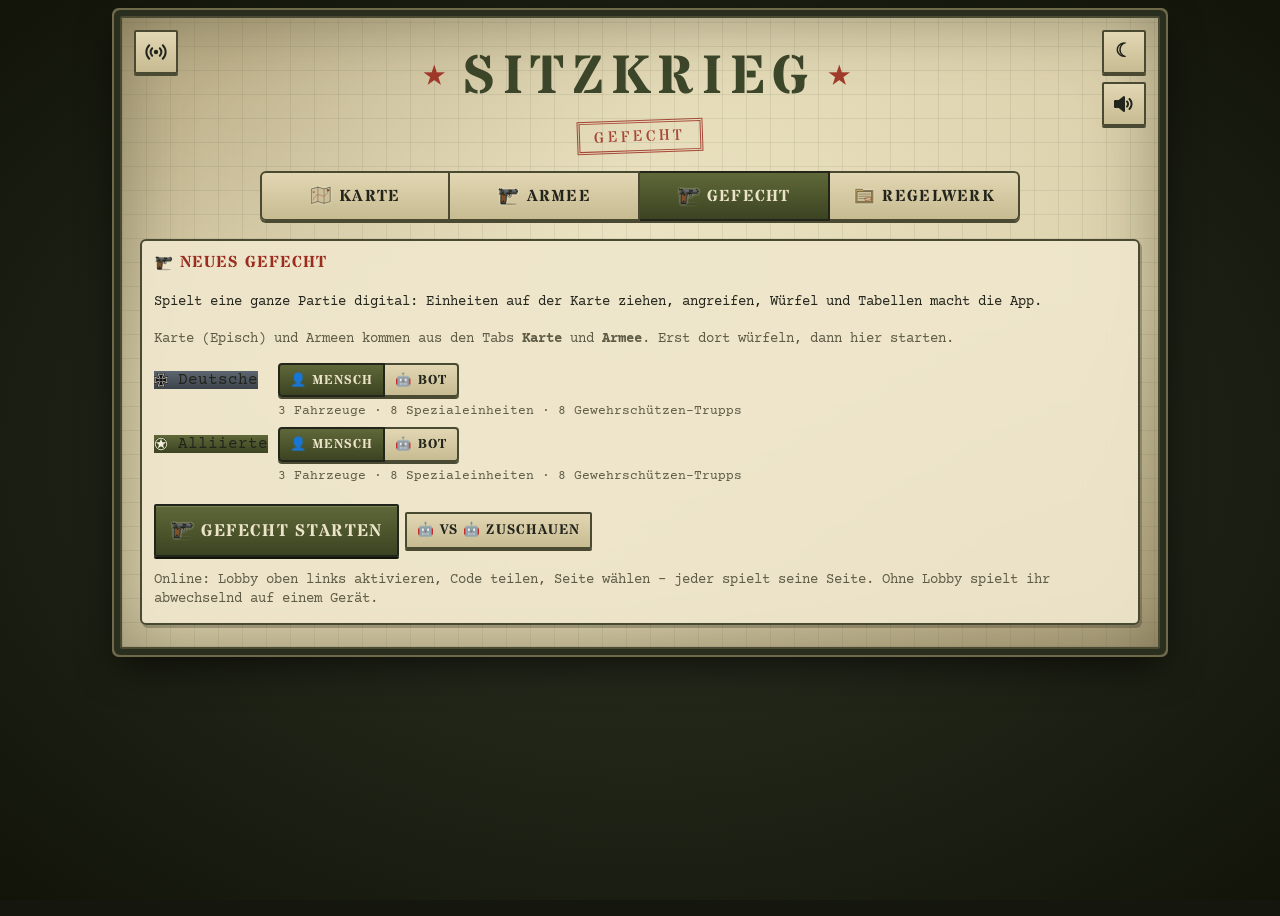
==== digital.html @ 4f80d057 "Sitzkrieg: Projekt aus Übergabe-Paket übernommen" ====
<!doctype html>
<html lang="de">
<head>
<script>(function(){var P='dg:',S=Storage.prototype,g=S.getItem,st=S.setItem,r=S.removeItem;
S.getItem=function(k){return g.call(this,P+k)};S.setItem=function(k,v){return st.call(this,P+k,v)};S.removeItem=function(k){return r.call(this,P+k)};})();</script>
<meta charset="utf-8">
<meta name="referrer" content="strict-origin-when-cross-origin">
<meta name="viewport" content="width=device-width, initial-scale=1, viewport-fit=cover">
<meta name="theme-color" content="#1b1e14">
<meta name="mobile-web-app-capable" content="yes">
<meta name="apple-mobile-web-app-capable" content="yes">
<meta name="apple-mobile-web-app-status-bar-style" content="black-translucent">
<meta name="apple-mobile-web-app-title" content="Sitzkrieg">
<title>Sitzkrieg Gefecht</title>
<script>
(function(){ var t=null; try{ t=localStorage.getItem('sitzkrieg-theme'); }catch(e){}
  if(t!=='light'&&t!=='dark') t=(window.matchMedia&&matchMedia('(prefers-color-scheme: dark)').matches)?'dark':'light';
  document.documentElement.setAttribute('data-theme',t); })();
</script>
<!-- Schriften fest eingebettet (SIL Open Font License): Stardos Stencil, Special Elite, Courier Prime -->
<style>
@font-face {
  font-family: 'Courier Prime';
  font-style: italic;
  font-weight: 400;
  font-display: swap;
  src: url([data-uri]) format('woff2');
  unicode-range: U+0100-02BA, U+02BD-02C5, U+02C7-02CC, U+02CE-02D7, U+02DD-02FF, U+0304, U+0308, U+0329, U+1D00-1DBF, U+1E00-1E9F, U+1EF2-1EFF, U+2020, U+20A0-20AB, U+20AD-20C4, U+2113, U+2C60-2C7F, U+A720-A7FF;
}
@font-face {
  font-family: 'Courier Prime';
  font-style: italic;
  font-weight: 400;
  font-display: swap;
  src: url([data-uri]) format('woff2');
  unicode-range: U+0000-00FF, U+0131, U+0152-0153, U+02BB-02BC, U+02C6, U+02DA, U+02DC, U+0304, U+0308, U+0329, U+2000-206F, U+20AC, U+2122, U+2191, U+2193, U+2212, U+2215, U+FEFF, U+FFFD;
}
@font-face {
  font-family: 'Courier Prime';
  font-style: normal;
  font-weight: 400;
  font-display: swap;
  src: url([data-uri]) format('woff2');
  unicode-range: U+0100-02BA, U+02BD-02C5, U+02C7-02CC, U+02CE-02D7, U+02DD-02FF, U+0304, U+0308, U+0329, U+1D00-1DBF, U+1E00-1E9F, U+1EF2-1EFF, U+2020, U+20A0-20AB, U+20AD-20C4, U+2113, U+2C60-2C7F, U+A720-A7FF;
}
@font-face {
  font-family: 'Courier Prime';
  font-style: normal;
  font-weight: 400;
  font-display: swap;
  src: url([data-uri]) format('woff2');
  unicode-range: U+0000-00FF, U+0131, U+0152-0153, U+02BB-02BC, U+02C6, U+02DA, U+02DC, U+0304, U+0308, U+0329, U+2000-206F, U+20AC, U+2122, U+2191, U+2193, U+2212, U+2215, U+FEFF, U+FFFD;
}
@font-face {
  font-family: 'Courier Prime';
  font-style: normal;
  font-weight: 700;
  font-display: swap;
  src: url([data-uri]) format('woff2');
  unicode-range: U+0100-02BA, U+02BD-02C5, U+02C7-02CC, U+02CE-02D7, U+02DD-02FF, U+0304, U+0308, U+0329, U+1D00-1DBF, U+1E00-1E9F, U+1EF2-1EFF, U+2020, U+20A0-20AB, U+20AD-20C4, U+2113, U+2C60-2C7F, U+A720-A7FF;
}
@font-face {
  font-family: 'Courier Prime';
  font-style: normal;
  font-weight: 700;
  font-display: swap;
  src: url([data-uri]) format('woff2');
  unicode-range: U+0000-00FF, U+0131, U+0152-0153, U+02BB-02BC, U+02C6, U+02DA, U+02DC, U+0304, U+0308, U+0329, U+2000-206F, U+20AC, U+2122, U+2191, U+2193, U+2212, U+2215, U+FEFF, U+FFFD;
}
@font-face {
  font-family: 'Special Elite';
  font-style: normal;
  font-weight: 400;
  font-display: swap;
  src: url([data-uri]) format('woff2');
  unicode-range: U+0100-02BA, U+02BD-02C5, U+02C7-02CC, U+02CE-02D7, U+02DD-02FF, U+0304, U+0308, U+0329, U+1D00-1DBF, U+1E00-1E9F, U+1EF2-1EFF, U+2020, U+20A0-20AB, U+20AD-20C4, U+2113, U+2C60-2C7F, U+A720-A7FF;
}
@font-face {
  font-family: 'Special Elite';
  font-style: normal;
  font-weight: 400;
  font-display: swap;
  src: url([data-uri]) format('woff2');
  unicode-range: U+0000-00FF, U+0131, U+0152-0153, U+02BB-02BC, U+02C6, U+02DA, U+02DC, U+0304, U+0308, U+0329, U+2000-206F, U+20AC, U+2122, U+2191, U+2193, U+2212, U+2215, U+FEFF, U+FFFD;
}
@font-face {
  font-family: 'Stardos Stencil';
  font-style: normal;
  font-weight: 400;
  font-display: swap;
  src: url([data-uri]) format('woff2');
  unicode-range: U+0000-00FF, U+0131, U+0152-0153, U+02BB-02BC, U+02C6, U+02DA, U+02DC, U+0304, U+0308, U+0329, U+2000-206F, U+20AC, U+2122, U+2191, U+2193, U+2212, U+2215, U+FEFF, U+FFFD;
}
@font-face {
  font-family: 'Stardos Stencil';
  font-style: normal;
  font-weight: 700;
  font-display: swap;
  src: url([data-uri]) format('woff2');
  unicode-range: U+0000-00FF, U+0131, U+0152-0153, U+02BB-02BC, U+02C6, U+02DA, U+02DC, U+0304, U+0308, U+0329, U+2000-206F, U+20AC, U+2122, U+2191, U+2193, U+2212, U+2215, U+FEFF, U+FFFD;
}

/* ---------- Spiel-Tab: Befehlsdeck ---------- */
.gp{max-width:560px;margin:0 auto;display:flex;flex-direction:column;align-items:center;gap:14px}
.gp-info{font-family:var(--type);font-size:.9rem;color:var(--muted);text-align:center}
.gp-info b{font-family:var(--head);color:var(--stamp);letter-spacing:.05em}
.gc-top .gc-info{margin-left:auto;font-family:var(--type);text-transform:none;letter-spacing:0;font-size:.8rem;opacity:.9;text-align:right;white-space:nowrap}
.gc-top .gc-info b{font-family:var(--head);letter-spacing:.05em;color:#f3d9a0}
@media (max-width:640px){ .gc-top .gc-info{white-space:normal;font-size:.68rem;line-height:1.25;min-width:0;max-width:46%} .gc-top .gc-info b{display:block} .gc-top .gc-info .sep{display:none} }
.gp-next{width:96px;height:96px;border-radius:50%;font-size:3rem;line-height:1;padding:0;display:grid;place-items:center;
  position:fixed;right:calc(18px + env(safe-area-inset-right));bottom:calc(18px + env(safe-area-inset-bottom));z-index:30;
  box-shadow:0 0 0 3px #22261a,0 8px 22px rgba(0,0,0,.6),inset 0 1px 0 rgba(255,220,160,.35)}
body.on-spiel main{margin-bottom:130px}
.gp-next svg{width:46px;height:46px;fill:none;stroke:currentColor;stroke-width:3.2;stroke-linecap:round;stroke-linejoin:round}
.gp-round{font-family:var(--head);text-transform:uppercase;letter-spacing:.08em;color:var(--stamp);text-align:center;font-size:1.05rem;animation:popIn .3s}
.gcard{width:100%;background:#efe7cc;color:#23241c;border:2px solid #4a4a32;border-radius:10px;box-shadow:0 0 0 4px #22261a,0 10px 28px rgba(0,0,0,.45);overflow:hidden;animation:popIn .25s}
.gc-top{display:flex;align-items:center;gap:10px;padding:10px 14px;color:#ece4c8;font-family:var(--head);text-transform:uppercase;letter-spacing:.1em;font-size:1.15rem;
        background:linear-gradient(var(--fc1),var(--fc2));border-bottom:3px solid #22261a}
.gcard.de{--fc1:#5d6670;--fc2:#3c434b} .gcard.al{--fc1:#5f6838;--fc2:#3c4322}
.gc-top .gc-emb{width:38px;height:38px;border-radius:50%;background:#ece4c8;border:2px solid #22261a;display:grid;place-items:center;flex:none}
.gc-top .gc-emb svg.emb{width:28px;height:28px;vertical-align:0}
.gc-art{display:flex;justify-content:center;align-items:flex-end;height:150px;padding:14px 10px 4px;border:0!important;background:none!important;box-shadow:none!important}
.gc-art svg.fig{height:100%;width:auto;max-width:100%}
.gc-art.veh svg.fig{width:min(320px,90%);height:auto}
.gc-art.five{gap:0} .gc-art.five svg.fig{height:82%;width:auto;margin-left:-14px} .gc-art.five svg.fig:first-child{margin-left:0}
.gc-name{margin:4px 14px 2px;text-align:center;font-family:var(--head);text-transform:uppercase;letter-spacing:.06em;color:var(--stamp);font-size:1.5rem;line-height:1.15}
.gc-sub{text-align:center;font-size:.85rem;color:#5e5b45;margin-bottom:6px}
.gc-body{padding:6px 14px 14px}
.gc-body .tw{margin-top:8px}
.gc-body .vgrid{display:grid;grid-template-columns:1fr auto;gap:10px;align-items:start}
.gc-note{font-size:.9rem;margin:8px 0 0;line-height:1.45}
.gc-abil{margin:12px 0 4px;border:2px solid var(--stamp);background:linear-gradient(rgba(155,45,32,.14),rgba(155,45,32,.06));box-shadow:3px 3px 0 rgba(30,20,10,.25);transform:rotate(-.4deg)}
.gc-abil .ga-h{display:flex;align-items:baseline;flex-wrap:wrap;gap:4px 8px;padding:5px 10px;background:var(--stamp);color:#fff3e0;font-family:var(--head);text-transform:uppercase;letter-spacing:.08em}
.gc-abil .ga-star{font-size:1.1rem;color:#ffd36b} .gc-abil .ga-k{font-size:.7rem;opacity:.85} .gc-abil .ga-n{font-size:1.05rem;margin-left:auto}
.gc-abil p{margin:0;padding:8px 10px;font-size:.98rem;line-height:1.45;font-weight:600}
@media (orientation:landscape) and (max-height:560px){ .gc-abil{margin:4px 0 4px} .gc-abil .ga-h{padding:2px 8px} .gc-abil .ga-n{font-size:.8rem} .gc-abil .ga-k{font-size:.58rem} .gc-abil p{font-size:.68rem;padding:4px 8px;line-height:1.3} }
.gc-note b{font-family:var(--head);letter-spacing:.04em}
.gc-notes{padding:0 14px 14px;margin-top:-8px}
html[data-theme="dark"] .gcard{background:#2a2f20;color:#e3dcc0;border-color:#5d5b42}
html[data-theme="dark"] .gc-sub{color:#a9a486}
@media (max-width:640px){ .gc-art{height:120px} .gc-name{font-size:1.25rem} .gc-body .vgrid{grid-template-columns:1fr} .gp-next{width:84px;height:84px} }

/* Spiel-Tab im Handy-Querformat: alles auf einen Bildschirm */
@media (orientation:landscape) and (max-height:560px){
  body.on-spiel{padding-bottom:0}
  body.on-spiel h1,body.on-spiel .sub{display:none}
  body.on-spiel main{margin:2px 8px;padding:6px 10px}
  body.on-spiel .tabs{margin:0 auto 8px!important;max-width:min(520px,calc(100% - 110px))!important}
  body.on-spiel .tabs button{padding:7px 4px!important}
  .gp{max-width:none;display:grid;grid-template-columns:76px 1fr;grid-template-rows:auto auto 1fr;gap:6px 12px;align-items:start;justify-items:center}
  .gp-info{grid-column:1;font-size:.68rem;line-height:1.3;margin:0}
  .gp-next{width:78px;height:78px;right:calc(12px + env(safe-area-inset-right));bottom:calc(12px + env(safe-area-inset-bottom))}
  body.on-spiel main{margin-bottom:2px!important}
  .gp-round{grid-column:1;font-size:.8rem}
  .gcard{grid-column:2;grid-row:1 / span 3;justify-self:stretch;display:grid;grid-template-columns:minmax(124px,23%) 1fr;grid-template-rows:auto auto auto 1fr;
         max-height:calc(100dvh - 78px);margin-right:84px;width:auto;box-shadow:0 0 0 3px #22261a,0 6px 16px rgba(0,0,0,.4)}
  .gc-top{grid-column:1 / -1;padding:5px 10px;font-size:.95rem}
  .gc-top .gc-emb{width:28px;height:28px} .gc-top .gc-emb svg.emb{width:20px;height:20px}
  .gc-art{grid-column:1;height:auto;min-height:0;max-height:110px;padding:8px 6px 0}
  .gc-art svg.fig{max-height:100px}
  .gc-art.veh svg.fig{width:95%;max-height:90px}
  .gc-art.five svg.fig{height:auto;width:23%;max-height:none;margin-left:-4%}
  .gc-art.five svg.fig:first-child{margin-left:0}
  .gc-name{grid-column:1;font-size:1.05rem;margin:4px 8px 0}
  .gc-sub{grid-column:1;font-size:.75rem;margin-bottom:4px}
  .gc-notes{grid-column:2;grid-row:3 / span 4;padding:2px 10px 8px;margin:0;border-left:1px dashed #6f6a4a;overflow:auto;min-height:0}
  .gcard{grid-template-rows:auto auto auto auto 1fr}
  .gc-body:has(+.gc-notes){grid-row:2;overflow:visible;padding-bottom:2px}
  .gc-body{grid-column:2;grid-row:2 / span 5;overflow:auto;min-height:0;padding:6px 10px 8px;border-left:1px dashed #6f6a4a}
  .gc-body table.rt th,.gc-body table.rt td{padding:2px 5px!important;font-size:.68rem!important;line-height:1.25}
  .gc-body table.rt.kv th{width:auto}
  .gc-body .pen{font-size:.68rem!important;padding:0 4px!important}
  .gc-body .vgrid{grid-template-columns:1fr auto;gap:6px}
  .gc-body .armor{zoom:.62;margin:0 0 4px}
  .gc-body .vgrid>*:last-child .note,.gc-body .vgrid small{display:none}
  .gc-note{font-size:.64rem;margin:3px 0 0;line-height:1.26}
  .gc-body .tw{margin-top:5px}
}
@media (orientation:landscape) and (max-height:560px) and (max-width:760px){
  .gp{grid-template-columns:64px 1fr;gap:6px 8px}
  .gp-next{width:62px;height:62px;right:8px;bottom:8px} .gp-next svg{width:32px;height:32px}
  .gcard{grid-template-columns:minmax(104px,21%) 1fr!important;margin-right:66px}
  .gc-art svg.fig{max-height:80px} .gc-art.veh svg.fig{max-height:64px}
  .gc-name{font-size:.92rem}
  .gc-note{font-size:.58rem!important;line-height:1.22!important}
  .gc-body table.rt th,.gc-body table.rt td{font-size:.6rem!important;padding:1px 4px!important}
  .gc-body .armor{zoom:.5}
}

/* ---------- Lobby (2 Geräte live), versteckt im Popup hinter dem Knopf oben rechts ---------- */
.net-pop{position:absolute;top:64px;left:12px;z-index:40;width:260px;background:#e6dcb8;color:#23241c;border:2px solid #4a4a32;border-radius:6px;padding:12px;box-shadow:0 0 0 3px #22261a,0 12px 30px rgba(0,0,0,.55)}
.net-pop[hidden],.lb-off[hidden],.lb-on[hidden]{display:none!important}
.np-head{font-family:var(--head);text-transform:uppercase;letter-spacing:.08em;color:var(--stamp);font-size:1.05rem;margin-bottom:8px}
.np-sw{margin-bottom:10px;display:flex;align-items:center;gap:8px;cursor:pointer;font-family:var(--head);text-transform:uppercase;letter-spacing:.04em;font-size:.9rem}
.np-sw input{width:20px;height:20px;accent-color:#5f6838;margin:0}
.np-hint{font-size:.78rem;line-height:1.35;margin:6px 0 10px;color:#5e5b45}
.lb-off{display:flex;gap:8px;margin-top:10px;padding-top:10px;border-top:1px dashed rgba(74,74,50,.5)}
.lb-off input{flex:1;min-width:0;font:700 1.05rem var(--head);letter-spacing:.2em;text-align:center;text-transform:uppercase;padding:7px 6px;border:1px solid #6f6a4a;background:#f3ecd4;color:#23241c;border-radius:4px}
.lb-off button,.np-btns button{padding:7px 12px;font-size:.85rem}
.lb-on{text-align:center}
.np-code{display:flex;align-items:center;justify-content:center;gap:10px}
.lb-dot{width:10px;height:10px;border-radius:50%;background:#d8b34a;flex:none}
.lb-on.ok .lb-dot{background:#6fbf3a;box-shadow:0 0 6px #6fbf3a}
.lb-code{font-family:var(--head);font-size:2rem;letter-spacing:.25em;color:var(--stamp)}
.np-btns{display:flex;gap:8px;justify-content:center}
#net-btn{position:absolute}
#net-btn .net-dot{position:absolute;top:5px;right:5px;width:8px;height:8px;border-radius:50%;background:#d8b34a;display:none}
#net-btn.wait .net-dot{display:block}
#net-btn.live .net-dot{display:block;background:#6fbf3a;box-shadow:0 0 6px #6fbf3a}
.lb-toast{position:fixed;left:50%;top:16px;transform:translate(-50%,-60px);opacity:0;z-index:70;background:#22261a;color:#ece4c8;border:1px solid var(--gold);padding:8px 14px;font-family:var(--type);font-size:.9rem;border-radius:4px;transition:all .25s;pointer-events:none;max-width:90vw;text-align:center}
.lb-toast.show{opacity:1;transform:translate(-50%,0)}
html[data-theme="dark"] .net-pop{background:#2a2f20;color:#e3dcc0;border-color:#5d5b42}
html[data-theme="dark"] .np-hint{color:#a9a486}
html[data-theme="dark"] .lb-off input{background:#1e2216;color:#e3dcc0;border-color:#5d5b42}
@media (max-width:640px){ .net-pop{top:56px;left:8px;width:min(260px,calc(100vw - 32px))} }

/* ---------- Neue Karte gedrückt halten = alles neu ---------- */
#gen{position:relative;overflow:hidden;-webkit-touch-callout:none;user-select:none;-webkit-user-select:none;touch-action:manipulation}
#gen::before{content:"";position:absolute;inset:0;background:linear-gradient(90deg,rgba(190,50,30,.85),rgba(230,70,40,.95));transform:scaleX(0);transform-origin:left;transition:transform .15s ease-out;z-index:0}
#gen>*{position:relative;z-index:1}
#gen.charging::before{transform:scaleX(1);transition:transform var(--hold,900ms) linear}
#gen.charging{box-shadow:0 0 0 2px #22261a,0 0 14px rgba(220,60,30,.55)}
#gen.fired{animation:genFire .45s ease-out}
@keyframes genFire{0%{box-shadow:0 0 0 2px #22261a,0 0 0 rgba(255,90,40,.9)}40%{box-shadow:0 0 0 2px #22261a,0 0 28px rgba(255,90,40,.95)}100%{box-shadow:none}}

/* ---------- Musik (YouTube) im Lautsprecher-Popup ---------- */
.mu-pop{display:none;position:absolute;top:50px;right:46px;width:min(270px,calc(100vw - 70px));z-index:7;background:#e6dcb8;color:#23241c;border:2px solid #4a4a32;border-radius:4px;padding:10px;
        box-shadow:0 0 0 2px #22261a,0 8px 20px rgba(0,0,0,.45);animation:volIn .16s ease-out;transform-origin:top right}
.vol.open .mu-pop{display:block}
.mu-row{display:flex;gap:6px}
.mu-row input{flex:1;min-width:0;font:13px var(--type);padding:7px 8px;border:1px solid #6f6a4a;background:#f3ecd4;color:#23241c;border-radius:4px}
.mu-row button{padding:6px 10px;font-size:.8rem}
.mu-player{position:relative;margin-top:8px;aspect-ratio:16/9;background:#14160e;border:1px solid #4a4a32;overflow:hidden}
.mu-player iframe,#mu-player{position:absolute;inset:0;width:100%;height:100%;border:0}
.mu-empty[hidden]{display:none}
.mu-empty{position:absolute;inset:0;display:grid;place-items:center;text-align:center;padding:10px;font-size:.78rem;color:#a9a486;font-family:var(--type)}
.mu-now{font-size:.78rem;margin:6px 0 4px;min-height:1.1em;white-space:nowrap;overflow:hidden;text-overflow:ellipsis;font-family:var(--type)}
.mu-ctl{display:flex;gap:6px;justify-content:center}
.mu-ctl button{width:44px;height:36px;padding:0;font-size:1rem;text-transform:none}
.mu-ctl button.on{outline:2px solid #6b7a2c}
html[data-theme="dark"] .mu-pop{background:#1d2116;color:#e3dcc0;border-color:#5d5b42}
html[data-theme="dark"] .mu-row input{background:#14160e;color:#e3dcc0;border-color:#5d5b42}
@media (max-width:640px){ .mu-pop{top:46px;right:44px} }

.vp-lbl{position:absolute;top:6px;left:0;right:0;text-align:center;font-family:var(--head);text-transform:uppercase;font-size:.62rem;letter-spacing:.04em;color:var(--ink)}
html[data-theme="dark"] .vp-lbl{color:#e3dcc0}
.mu-vol{display:flex;align-items:center;gap:8px;margin:2px 0 8px;font-family:var(--head);text-transform:uppercase;font-size:.72rem;letter-spacing:.04em}
.mu-vol input{flex:1;accent-color:#5f6838}
.mu-vol output{font-family:var(--type);font-size:.72rem;min-width:34px;text-align:right;text-transform:none}

/* Video beim Neu-Würfeln */
.reroll-fx{position:fixed;left:50%;top:50%;z-index:9998;transform:translate(-50%,-50%);pointer-events:none;animation:rrIn .25s ease-out}
.reroll-fx canvas{display:block;width:min(70vmin,380px);height:auto;filter:drop-shadow(0 10px 24px rgba(0,0,0,.55))}
.reroll-fx.out{opacity:0;transition:opacity .25s}
@keyframes rrIn{from{transform:translate(-50%,-50%) scale(.6);opacity:0}to{transform:translate(-50%,-50%) scale(1);opacity:1}}


/* Regelbegriffe auf den Spielkarten */
.rlink{border-bottom:1.5px dotted currentColor;cursor:pointer;text-decoration:none;border-radius:2px}
.rlink:hover,.rlink:focus-visible{background:rgba(155,45,32,.15);outline:none}
.rlink::after{content:"ⓘ";font-size:.62em;vertical-align:super;margin-left:1px;opacity:.65}
th .rlink,.gc-top .rlink{border:0}
/* Suche im Regelwerk */
.rw-search{display:flex;align-items:center;gap:8px;margin:0 0 10px}
.rw-search input{flex:1;min-width:0;font:inherit;font-family:var(--type);font-size:1rem;padding:9px 12px;border:2px solid #4a4a32;background:#efe7cc;color:#23241c;border-radius:4px}
.rw-n{font-family:var(--type);font-size:.85rem;color:var(--muted);white-space:nowrap}
.rw-none{text-align:center;font-family:var(--type);color:var(--muted)}
#regelwerk.searching .toc{display:none}
#regelwerk .rcard.rw-hide{display:none}
::highlight(rw-hit){background:#ffd36b;color:#1b1d14}
html[data-theme="dark"] .rw-search input{background:#1d2116;color:#e3dcc0;border-color:#5d5b42}
/* Lobby: eigene Seite */
.np-side{margin:8px 0 2px} .np-lbl{display:block;font-family:var(--head);text-transform:uppercase;letter-spacing:.05em;font-size:.72rem;margin-bottom:4px;opacity:.8}
.np-seg{display:grid;grid-template-columns:1fr 1fr;gap:6px;margin-top:8px} .np-seg button{padding:7px 4px;font-size:.8rem}
.np-seg button.on{background:#5f6838;color:#f2ecd6;border-color:#2b2f1c}
.gp-next.t-de{background:linear-gradient(#6b7580,#3c434b);color:#eef1f4;border-color:#22261a}
.gp-next.t-al{background:linear-gradient(#727c42,#3c4322);color:#f3efd9;border-color:#22261a}
.gp-next.t-end{background:linear-gradient(#8a3020,#4e1a10);color:#fff3e0;border-color:#22261a}
.gp-next.locked{opacity:.4;cursor:not-allowed;filter:grayscale(.35)}
.np-seg button.taken{opacity:.55;border-style:dashed} .np-seg button.taken::after{content:' ⇄';opacity:.8}


/* Würfel (Spiel-Tab, unten links) */
#dice-btn{display:none;position:fixed;left:-16px;bottom:calc(14px + env(safe-area-inset-bottom));z-index:31;width:44px;height:40px;padding:6px 6px 6px 22px;border-radius:0 10px 10px 0;
  background:linear-gradient(#6b7342,#454b2a);border:2px solid #c9bf8e;border-left:0;color:#f3ecd2;opacity:.95;box-shadow:2px 2px 8px rgba(0,0,0,.5),0 0 10px rgba(201,191,142,.35);touch-action:none;transition:opacity .2s,transform .2s,left .2s}
#dice-btn svg{width:100%;height:100%;fill:none;stroke:currentColor;stroke-width:1.6} #dice-btn svg circle{fill:currentColor;stroke:none}
#dice-btn:hover,#dice-btn:focus-visible{opacity:1;left:-14px}
#dice-btn.open{display:none!important}
body.on-spiel #dice-btn{display:block}
#dice-pop{position:fixed;left:calc(8px + env(safe-area-inset-left));bottom:calc(8px + env(safe-area-inset-bottom));z-index:45;width:min(244px,calc(100vw - 20px));overflow:visible;
  background:#e6dcb8;color:#23241c;border:2px solid #4a4a32;border-radius:8px;padding:10px;box-shadow:0 0 0 3px #22261a,0 14px 30px rgba(0,0,0,.55);transform-origin:0 100%;animation:dpIn .22s cubic-bezier(.2,.8,.3,1);touch-action:pan-y}
#dice-pop[hidden]{display:none}
#dice-pop.dp-de{border:3px solid #8fb0d0;box-shadow:0 0 0 3px #2f4a66,0 0 18px rgba(110,150,200,.45),0 14px 30px rgba(0,0,0,.55)}
#dice-pop.dp-al{border:3px solid #b9c766;box-shadow:0 0 0 3px #4d5a1c,0 0 18px rgba(170,190,80,.45),0 14px 30px rgba(0,0,0,.55)}
@keyframes dpIn{from{transform:translateX(-110%);opacity:.4}to{transform:none;opacity:1}}
#dice-pop.out{transform:translateX(-115%);opacity:.3;transition:transform .2s ease-in,opacity .2s}
html[data-theme="dark"] #dice-pop{background:#2a2f20;color:#e3dcc0;border-color:#5d5b42}
.dp-row{display:flex;gap:8px;justify-content:space-between;align-items:center}
.dp-type{display:grid;grid-template-columns:1fr 1fr;gap:4px} .dp-type button{padding:5px 8px;font-size:.8rem}
#dice-pop .dp-type button.on{background:#5f6838;color:#f2ecd6;border-color:#2b2f1c}
.dp-n{display:grid;grid-template-columns:28px 30px 28px;align-items:stretch;border:2px solid #4a4a32}
.dp-n button{padding:0;font-size:1.1rem;border:0;border-radius:0} .dp-n output{display:grid;place-items:center;font-family:var(--head);font-size:1.15rem;background:#efe7cc;color:#23241c}
.dp-tray{display:flex;flex-wrap:wrap;justify-content:center;gap:6px;min-height:62px;margin:10px 0;padding:8px 4px;border-radius:6px;
  background:radial-gradient(ellipse at 50% 40%,#4d5a35,#2c331f);box-shadow:inset 0 2px 10px rgba(0,0,0,.55);perspective:500px}
.dp-roll{width:100%;padding:8px!important;font-size:.95rem!important}
.dp-roll:disabled{opacity:.4;cursor:not-allowed;filter:grayscale(.4)}
/* W6 */
.wf{position:relative;width:36px;height:36px;flex:none;transform-style:preserve-3d}
.wf.d6{background:linear-gradient(145deg,#fbf6e6,#ddd3b4);border-radius:7px;box-shadow:inset -2px -3px 0 rgba(0,0,0,.18),0 3px 6px rgba(0,0,0,.5);display:grid;grid-template:repeat(3,1fr)/repeat(3,1fr);padding:6px}
.wf.d6 i{width:7px;height:7px;border-radius:50%;background:#1f2116;place-self:center;opacity:0;box-shadow:inset 0 1px 1px rgba(255,255,255,.25)}
.wf.d6 i.p{opacity:1}
.wf.d6.one i{background:#9b2d20}
/* W20 */
.wf.d20{width:48px;height:48px;display:grid;place-items:center}
.wf.d20 svg{position:absolute;inset:0;width:100%;height:100%;filter:drop-shadow(0 3px 3px rgba(0,0,0,.5))}
.wf.d20 b{position:relative;font-family:var(--head);font-size:1.05rem;color:#f4ecd2;text-shadow:0 1px 1px rgba(0,0,0,.6)}
/* Ergebnis-Highlights */
body:not(.on-spiel) #dice-pop{display:none}
.wf.d20 b{transition:color .25s}
.wf.d20.hit b{color:#ffd45a;text-shadow:0 0 6px rgba(255,200,60,.9),0 1px 1px rgba(0,0,0,.7)}
.wf.d20.miss b{color:#ff5a45;text-shadow:0 0 6px rgba(255,70,50,.75),0 1px 1px rgba(0,0,0,.7)}
.wf.d6.max{box-shadow:inset -2px -3px 0 rgba(0,0,0,.18),0 0 0 2px #c9a23a,0 3px 10px rgba(201,162,58,.7)}
/* Wurf-Animation: fliegt herein, dreht sich, prallt auf */
.wf.rolling{animation:wfRoll .75s cubic-bezier(.2,.7,.3,1.15) both}
@keyframes wfRoll{
  0%{transform:translate3d(var(--dx),-70px,0) rotateX(var(--rx)) rotateY(var(--ry)) rotateZ(var(--rz)) scale(.5);opacity:0}
  35%{opacity:1}
  60%{transform:translate3d(0,4px,0) rotateX(20deg) rotateY(-15deg) rotateZ(8deg) scale(1.08)}
  78%{transform:translate3d(0,-7px,0) rotateZ(-4deg) scale(.98)}
  100%{transform:none}}
.wf.land{animation:wfPop .35s ease-out}
@keyframes wfPop{0%{transform:scale(1)}40%{transform:scale(1.18)}100%{transform:scale(1)}}
.dp-tray.shake{animation:trayShake .3s ease-in-out}
@keyframes trayShake{0%,100%{transform:none}25%{transform:translateX(-3px) rotate(-.6deg)}75%{transform:translateX(3px) rotate(.6deg)}}
@media (prefers-reduced-motion:reduce){ .wf,.dp-tray,#dice-pop{animation:none!important} }
@media (orientation:landscape) and (max-height:560px){
  #dice-btn{bottom:8px;width:40px;height:34px;padding:5px 5px 5px 21px}
  #dice-pop{bottom:6px;width:min(244px,calc(100vw - 120px))} .dp-tray{min-height:50px;margin:6px 0 2px} .wf{width:34px;height:34px} .wf.d6{padding:5px} .wf.d6 i{width:6px;height:6px} .wf.d20{width:40px;height:40px} }

/* Rundenende-Bildschirm */
.gcard.rend .gc-top{background:linear-gradient(#7a2a1c,#4e1a10)}
.re-body{padding:12px 16px 16px}
.re-step{font-family:var(--head);text-transform:uppercase;letter-spacing:.08em;font-size:.8rem;text-align:center;opacity:.75;margin-top:4px}
.gcard.rend .gc-name{margin:2px 0 0}
.re-ic{display:flex;justify-content:center;align-items:flex-end;height:96px;margin:2px 0 2px}
.re-ic .re-emo img.emj{width:84px;height:84px} .re-ic .re-emo{font-size:64px;line-height:1}
.re-ic .re-art svg{height:96px;width:auto;max-width:200px}
.re-art{--u1:#6f7769;--u2:#5d6458;--hl:#56604f;--tp:#646a5c;--v1:#7a7f5a;--v2:#62674a;--c1:#5d6a33;--c2:#6d4e33}
.gcard.rend .gc-name+.tw{margin-top:10px} .gcard.rend .tw+.gc-note{margin-top:10px}
.re-ort{text-align:center;font-size:.82rem;color:#5e5b45;margin-bottom:8px}
.re-hint{border:1px dashed #9b2d20;padding:6px 8px;margin:0 0 8px}
.re-tab th{width:38%!important}
.fire-wrap{display:flex;justify-content:center;margin:2px 0 4px}
.fire-art{width:min(100%,300px);height:auto;overflow:visible}
.fire-art .flame{transform-box:fill-box;transform-origin:50% 100%;animation:flick 1.1s ease-in-out infinite alternate}
.fire-art .f2{animation-duration:.8s;animation-delay:-.3s} .fire-art .f3{animation-duration:.6s;animation-delay:-.2s}
.fire-art .smoke circle{transform-box:fill-box;transform-origin:50% 50%;animation:puff 4s ease-in-out infinite alternate}
.fire-art .s2{animation-delay:-1.5s!important} .fire-art .s3{animation-delay:-2.7s!important;animation-duration:5s!important}
.fire-art .sp{animation:spark 1.6s linear infinite} .fire-art .sp2{animation-delay:-.4s} .fire-art .sp3{animation-delay:-.9s} .fire-art .sp4{animation-delay:-1.2s}
@keyframes flick{0%{transform:scale(1,1) skewX(0)}50%{transform:scale(1.04,.95) skewX(2deg)}100%{transform:scale(.97,1.06) skewX(-2deg)}}
@keyframes puff{from{transform:translate(0,0) scale(1)}to{transform:translate(4px,-6px) scale(1.08)}}
@keyframes spark{0%{transform:translateY(0);opacity:1}100%{transform:translateY(-40px);opacity:0}}
@media (prefers-reduced-motion:reduce){ .fire-art *{animation:none!important} }
html[data-theme="dark"] .re-ort{color:#a9a486}
@media (orientation:landscape) and (max-height:560px){
  .gcard.rend{display:block;overflow:auto}
  .gcard.rend .gc-top{grid-column:auto}
  .re-body{padding:6px 12px 10px} .gcard.rend .gc-name{font-size:1.05rem;margin:0}
  .re-ort{margin-bottom:4px;font-size:.72rem} .re-hint{margin-bottom:4px;padding:3px 6px}
  .re-ic{height:56px} .re-ic .re-emo img.emj{width:52px;height:52px} .re-ic .re-art svg{height:56px}
  .refire .re-body{display:grid;grid-template-columns:minmax(0,38%) 1fr;column-gap:12px;align-items:center}
  .refire .re-step,.refire .gc-name{grid-column:1} .refire .fire-wrap{grid-column:1;grid-row:1;margin:0} .refire .gc-name{grid-row:2} .refire .fire-art{max-height:26vh} .refire .re-step{margin:0}
  .refire .tw{grid-column:2;grid-row:1/span 2} .refire .re-hint{grid-column:1/-1}
  .re-tab th,.re-tab td{font-size:.72rem!important;padding:3px 6px!important}
}
</style>
<style>
  :root{
    --bg:#1b1e14; --panel:#e6dcb8; --ink:#23241c; --muted:#5e5b45; --line:#6f6a4a;
    --accent:#8a2b1d; --gold:#a89a63; --od:#4b5320; --od2:#343a16; --stamp:#9b2d20;
    --g1:#7d8450; --g2:#a3a26a; --g3:#4c5a2c; --gw:#56707a; --gs:#d6c99a;
    --b1:#6e5a46; --b2:#574738; --b3:#8c7a64;
    --head:"Stardos Stencil","Black Ops One",Impact,"Arial Black",sans-serif;
    --text:"Courier Prime","Courier New",Courier,monospace;
    --type:"Special Elite","Courier Prime","Courier New",monospace;
  }
  *{box-sizing:border-box}
  body{margin:0;color:var(--ink);font:16px/1.4 var(--text);
       background:radial-gradient(ellipse at center,#2e3324 0%,#121409 100%) fixed var(--bg);min-height:100vh}
  main{max-width:1040px;margin:16px auto;padding:22px 16px;
       background:
         radial-gradient(ellipse at 50% 40%,rgba(255,250,230,.55),transparent 70%),
         radial-gradient(ellipse at 0 0,rgba(70,60,30,.35),transparent 40%),
         radial-gradient(ellipse at 100% 100%,rgba(70,60,30,.35),transparent 40%),
         #ddd2ad;
       border:3px double #4a4a32;border-radius:6px;
       box-shadow:0 0 0 6px #22261a,0 0 0 8px var(--gold),0 12px 40px rgba(0,0,0,.6),inset 0 0 60px rgba(60,55,30,.45)}
  h1{font-family:var(--head);font-size:clamp(1.5rem,5vw,2.4rem);text-align:center;margin:0 0 4px;color:#2f3a1e;
     letter-spacing:.04em;text-shadow:1px 1px 0 rgba(255,240,200,.7)}
  .sub{text-align:center;font-style:italic;color:var(--muted);margin:0 0 16px}
  .sub::before,.sub::after{content:" ★ ";color:var(--gold)}
  .bar{display:flex;flex-wrap:wrap;gap:8px;align-items:center;justify-content:center;margin-bottom:14px}
  button,select,input{font:inherit;color:inherit}
  button{background:linear-gradient(#5f6838,#3c4322);color:#ece4c8;border:2px solid var(--gold);border-radius:4px;
         padding:9px 16px;cursor:pointer;font-family:var(--head);font-weight:700;letter-spacing:.03em;
         box-shadow:0 2px 0 #2a0a0a,inset 0 1px 0 rgba(255,220,160,.35)}
  button:hover{filter:brightness(1.12)}
  button:active{transform:translateY(1px)}
  button.sec{background:linear-gradient(#f3e5bf,#d9c08a);color:var(--ink);border:2px solid #6f6a4a;box-shadow:0 2px 0 #4a4a32}
  select,input[type=number],input[type=text]{background:#f6ead0;border:2px solid #6f6a4a;border-radius:4px;padding:8px 10px}
  input[type=number]{width:64px}
  .seed{display:flex;align-items:center;gap:6px;color:var(--muted)}
  .seed input{width:190px}
  #map{display:grid;gap:3px;background:#22261a;padding:6px;border-radius:4px;margin:0 auto;
       border:3px solid var(--gold);box-shadow:0 0 0 3px #22261a,0 6px 18px rgba(0,0,0,.45)}
  .cell{border-radius:2px;display:flex;flex-direction:column;align-items:center;justify-content:center;text-align:center;
        padding:4px;min-height:0;min-width:0;color:#1d1e16;position:relative;overflow:hidden;border:2px solid rgba(20,22,10,.45);
        box-shadow:inset 0 0 18px rgba(20,22,0,.45)}
  .cell::after{content:"";position:absolute;inset:0;pointer-events:none;
        background:repeating-linear-gradient(45deg,rgba(0,0,0,.035) 0 2px,transparent 2px 6px)}
  .cell .ic{font-size:clamp(1.1rem,calc(var(--side,90px)*.3),2.8rem);line-height:1;filter:sepia(.35) drop-shadow(0 1px 1px rgba(0,0,0,.4))}
  .cell .nm{font-family:var(--head);font-weight:700;font-size:clamp(.5rem,calc(var(--side,90px)*.12),.9rem);margin-top:4px;line-height:1.1;letter-spacing:0;hyphens:auto;-webkit-hyphens:auto;overflow-wrap:normal;word-break:normal;max-width:100%}
  .cell .id{position:absolute;top:3px;left:5px;font-size:.72rem;font-weight:700;background:rgba(246,234,208,.92);color:#23241c;z-index:1;
        border:1px solid #4a4a32;border-radius:50%;min-width:22px;height:22px;line-height:20px;text-align:center;font-family:var(--head)}
  .cell .co{position:absolute;bottom:3px;right:6px;font-size:.68rem;opacity:.7;font-style:italic}
  .cell.multi{border:3px double #e0d29a}
  .g{background:var(--g1)} .b{background:var(--b3)}
  .k-wald{background:var(--g3);color:#ece4c8} .k-flach{background:var(--g2)}
  .k-see,.k-hafen{background:var(--gw);color:#ece4c8} .k-strand{background:var(--gs)}
  .k-ruine{background:var(--b2);color:#ece4c8} .k-kirche{background:var(--b1);color:#ece4c8}
  .k-strasse{background:#9a917a}
  .err{color:var(--stamp);font-weight:700;margin:10px 0;text-align:center}
  table{border-collapse:collapse;width:100%}
  th,td{text-align:left;padding:6px 8px;border-bottom:1px solid rgba(111,106,74,.5);white-space:nowrap}
  th{color:#2f3a1e;font-family:var(--head);font-weight:700;font-size:.85rem}
  .dot{display:inline-block;width:10px;height:10px;border-radius:50%;margin-right:6px;vertical-align:middle;border:1px solid #22261a}
  details{margin-top:18px;background:rgba(246,234,208,.6);border:2px solid #6f6a4a;border-radius:4px;padding:12px}
  summary{cursor:pointer;font-family:var(--head);font-weight:700;color:#2f3a1e}
  .rules{color:var(--muted);font-size:.85rem;margin-top:10px}
  .stats{color:var(--muted);font-size:.9rem;margin:8px 0}
  button,.seg button{touch-action:manipulation;-webkit-tap-highlight-color:transparent}
  .seg{display:inline-flex}
  .seg button{border-radius:0;box-shadow:none}
  .seg button:first-child{border-radius:4px 0 0 4px}
  .seg button:last-child{border-radius:0 4px 4px 0}
  .seg button+button{border-left:0}
  .seg button.on{background:linear-gradient(#5f6838,#3c4322);color:#ece4c8;border-color:var(--gold)}
  .seg small{opacity:.75;font-family:var(--text);font-weight:400}
  #fab{display:none}
  #map.pop .cell{animation:pop .35s ease-out}
  @keyframes pop{from{transform:scale(.88)}to{transform:none}}
  @media (prefers-reduced-motion:reduce){#map.pop .cell{animation:none}}

  /* ---------- Handy ---------- */
  @media (max-width:640px){
    body{font-size:15px;padding:env(safe-area-inset-top) 0 calc(16px + env(safe-area-inset-bottom))}
    main{margin:12px 10px;padding:16px 10px 14px;
         box-shadow:0 0 0 4px #22261a,0 0 0 6px var(--gold),0 8px 24px rgba(0,0,0,.6),inset 0 0 40px rgba(60,55,30,.45)}
    .sub{margin-bottom:12px;font-size:.95rem}
    .bar{display:grid;grid-template-columns:1fr 1fr;gap:8px}
    .bar > #gen{grid-column:1 / -1;padding:14px;font-size:1.1rem}   /* Neue Karte bleibt oben an fester Stelle */
    .seg{grid-column:1 / -1;display:grid;grid-template-columns:1fr 1fr 1fr}
    .seg[aria-label="Kartengröße"]{grid-template-columns:1fr 1fr}
    .seg button{padding:10px 4px;font-size:.9rem;line-height:1.2}
    .seg small{display:block}
    #rot{grid-column:1 / -1;padding:11px 6px;font-size:.92rem}
    .seed{grid-column:1 / -1;display:grid;grid-template-columns:auto 1fr auto;gap:6px}
    .seed input{width:100%;font-size:16px;padding:10px}
    .seed button{padding:10px 12px}
    .stats{text-align:center;font-size:.82rem;margin:4px 0 10px}
    #map{gap:3px;padding:4px}
    .cell{padding:6px 2px}
    .cell .ic{font-size:clamp(1.1rem,calc(var(--side,90px)*.34),2.4rem)}
    .cell .nm{font-size:clamp(.5rem,calc(var(--side,90px)*.12),.8rem)}
    .cell .id{font-size:.68rem;min-width:20px;height:20px;line-height:18px;top:2px;left:3px}
    .cell .co{font-size:.62rem;bottom:2px;right:4px}
    th,td{padding:7px 5px;font-size:.92rem}
    details{padding:12px 10px}
    summary{padding:4px 0}
    #fab{display:none!important;position:fixed;left:12px;right:12px;bottom:calc(12px + env(safe-area-inset-bottom));z-index:10;
         padding:16px;font-size:1.15rem;border-radius:8px;
         box-shadow:0 0 0 2px #22261a,0 6px 20px rgba(0,0,0,.65),inset 0 1px 0 rgba(255,220,160,.35)}
  }

  /* ---------- Tabs ---------- */
  .tabs{display:grid;grid-template-columns:1fr 1fr;max-width:460px;margin:0 auto 18px}
  .tabs button{border-radius:0;box-shadow:none;padding:11px 8px;font-size:1rem}
  .tabs button:first-child{border-radius:6px 0 0 6px}
  .tabs button:last-child{border-radius:0 6px 6px 0;border-left:0}
  .tabs button.on{background:linear-gradient(#5f6838,#3c4322);color:#ece4c8;border-color:var(--gold)}
  body.on-regeln #fab{display:none!important}

  /* ---------- Regelwerk ---------- */
  #regelwerk{max-width:820px;margin:0 auto}
  .byline{text-align:center;font-style:italic;color:var(--muted);margin:-6px 0 16px}
  .toc details{margin:0 0 18px}
  .toc ol{display:grid;grid-template-columns:1fr 1fr;column-gap:28px;margin:10px 0 0;padding-left:2.4em}
  .toc li{padding:3px 0}
  .toc a{color:var(--ink);text-decoration:none;border-bottom:1px dotted rgba(47,58,30,.4)}
  .toc a:hover{color:var(--stamp)}
  #regelwerk a{color:var(--stamp)}
  .rcard{background:rgba(246,234,208,.6);border:2px solid #6f6a4a;border-radius:4px;padding:14px 18px 6px;margin:0 0 16px;
         box-shadow:inset 0 0 24px rgba(60,55,30,.18);scroll-margin-top:12px}
  .rcard h2{font-family:var(--head);color:#2f3a1e;font-size:1.25rem;margin:0 0 10px;padding-bottom:6px;
            border-bottom:1px solid rgba(111,106,74,.6);letter-spacing:.03em}
  .rcard h2::before{content:"★ ";color:var(--gold);font-size:.9em}
  .rcard h2 small{display:block;font-family:var(--text);font-style:italic;color:var(--muted);font-size:.8rem;letter-spacing:0;font-weight:400}
  .rcard p{margin:0 0 10px;text-align:justify;hyphens:auto;-webkit-hyphens:auto}
  .rcard ul,.rcard ol{margin:0 0 10px;padding-left:1.4em}
  .rcard li{margin:3px 0}
  ol.steps{counter-reset:st;list-style:none;padding-left:0}
  ol.steps > li{counter-increment:st;position:relative;padding:6px 0 8px 42px;border-bottom:1px dotted rgba(111,106,74,.45)}
  ol.steps > li:last-child{border-bottom:0}
  ol.steps > li::before{content:counter(st);position:absolute;left:0;top:4px;width:30px;height:30px;border-radius:50%;
       background:linear-gradient(#5f6838,#3c4322);color:#ece4c8;font-family:var(--head);font-weight:700;
       display:flex;align-items:center;justify-content:center;border:2px solid var(--gold)}
  ul.cols{columns:2;column-gap:24px}
  ul.cols li{break-inside:avoid}
  .note{font-style:italic;background:rgba(150,140,90,.18);border-left:4px solid var(--gold);padding:6px 10px;text-align:left!important}
  .dice{display:grid;grid-template-columns:1fr 1fr;gap:8px;margin:0 0 10px}
  .dice div{background:rgba(246,234,208,.85);border:1px solid #6f6a4a;border-radius:4px;padding:8px 10px}
  .dice b{display:block;font-family:var(--head);color:#2f3a1e}
  dl.abil{margin:0 0 10px}
  dl.abil dt{font-family:var(--head);font-weight:700;color:#2f3a1e;margin-top:10px}
  dl.abil dd{margin:2px 0 0 0;padding-left:12px;border-left:2px solid rgba(150,140,90,.6)}
  .tw{overflow-x:auto;margin:0 0 12px;-webkit-overflow-scrolling:touch}
  table.rt{border-collapse:collapse;width:100%;background:rgba(255,250,235,.55);border:1px solid #6f6a4a}
  table.rt th,table.rt td{border:1px solid rgba(111,106,74,.55);padding:6px 9px;white-space:normal;text-align:left;vertical-align:top}
  table.rt thead th{background:linear-gradient(var(--od),var(--od2));color:#ece4c8;font-family:var(--head);font-size:.82rem;letter-spacing:.02em}
  table.rt tbody tr:nth-child(even) td{background:rgba(150,140,90,.12)}
  table.rt.wt td:not(:first-child),table.rt.wt th:not(:first-child){text-align:center}   /* Waffentabellen: Werte zentriert */
  table.rt.kv th{width:42%;background:rgba(150,140,90,.22);color:#23241c;font-family:var(--head);font-size:.85rem}
  table.rt.grid th,table.rt.grid td{text-align:center}
  table.rt.grid tbody th{background:linear-gradient(var(--od),var(--od2));color:#ece4c8;font-family:var(--head)}
  table.rt.grid td.x{color:var(--stamp);font-weight:700;opacity:.7}
  table.rt .corner{font-size:.68rem;line-height:1.25}
  table.rt .corner span{display:block}
  .rcard .big{font-family:var(--head);font-size:1.3rem;color:#2f3a1e}
  .vgrid{display:grid;grid-template-columns:1fr auto;gap:12px;align-items:start}
  .vgrid > .tw{margin-bottom:12px}
  .armor{display:grid;grid-template-columns:repeat(3,38px);grid-template-rows:repeat(3,38px);gap:3px;margin:0 auto 12px;position:relative}
  .armor span{display:flex;align-items:center;justify-content:center;font-family:var(--head);font-weight:700;border-radius:4px}
  .armor .v{background:rgba(246,234,208,.9);border:1px solid #6f6a4a;color:#23241c}
  .armor .c{background:linear-gradient(#5f6838,#3c4322);color:#e0d29a;font-size:1.05rem;border:1px solid #22261a;flex-direction:column;line-height:1}
  .armor .c{position:relative;padding-top:8px}
  .armor .c i{font-style:normal;font-family:system-ui,sans-serif;font-size:.62rem;opacity:.8;position:absolute;top:2px;left:0;right:0;text-align:center;line-height:1}
  .armor-cap{font-size:.72rem;text-align:center;color:var(--muted);font-style:italic;grid-column:1/-1}
  .variant{border-color:var(--stamp);box-shadow:inset 0 0 24px rgba(155,45,32,.15)}
  .fin{text-align:center;font-family:var(--head);color:var(--muted);margin:20px 0 6px}
  .credits{text-align:center;color:var(--muted);font-size:.7rem;margin:0 0 6px}
  .totop{position:fixed;right:16px;bottom:calc(16px + env(safe-area-inset-bottom));width:46px;height:46px;border-radius:50%;
         display:none;align-items:center;justify-content:center;text-decoration:none;font-size:1.1rem;z-index:10;
         background:linear-gradient(#5f6838,#3c4322);color:#ece4c8!important;border:2px solid var(--gold);box-shadow:0 4px 14px rgba(0,0,0,.5)}
  body.on-regeln .totop.show{display:flex}
  @media (max-width:640px){
    .tabs{margin-bottom:14px}
    .tabs button{padding:13px 6px}
    .toc ol{grid-template-columns:1fr}
    .toc li{padding:7px 0;border-bottom:1px dotted rgba(111,106,74,.4)}
    .toc a{border-bottom:0;display:block}
    .rcard{padding:12px 12px 4px}
    .rcard h2{font-size:1.1rem}
    .rcard p{text-align:left}
    ul.cols{columns:1}
    .dice{grid-template-columns:1fr}
    .vgrid{grid-template-columns:1fr}
    table.rt th,table.rt td{padding:6px 6px;font-size:.88rem}
    table.rt thead th{font-size:.72rem}
  }
  @media print{
    .tabs,.toc,.totop{display:none!important}
    .tabpane[hidden]{display:block!important}
    .rcard{break-inside:avoid}
    #fab{display:none!important}
    .bar,details,.noprint{display:none!important}
    body{background:#fff} main{box-shadow:none;margin:0} .cell,#map,main{-webkit-print-color-adjust:exact;print-color-adjust:exact}
  }

  table.rt .sm{display:none}
  /* ---------- WW2-Feldhandbuch-Look ---------- */
  body{background-color:#15170f;
       background-image:radial-gradient(ellipse at center,#2e3324 0%,#121409 100%),
         repeating-linear-gradient(45deg,rgba(0,0,0,.12) 0 2px,transparent 2px 7px)}
  main{background:
         repeating-linear-gradient(0deg,rgba(70,90,60,.10) 0 1px,transparent 1px 24px),
         repeating-linear-gradient(90deg,rgba(70,90,60,.10) 0 1px,transparent 1px 24px),
         radial-gradient(ellipse at 50% 40%,rgba(255,250,225,.45),transparent 70%),
         radial-gradient(ellipse at 0 0,rgba(90,70,30,.30),transparent 40%),
         radial-gradient(ellipse at 100% 100%,rgba(90,70,30,.30),transparent 40%),
         #ddd2ad;
       border:2px solid #4a4a32;border-radius:2px;
       box-shadow:0 0 0 6px #2a2e1e,0 0 0 8px #6f6a4a,0 14px 40px rgba(0,0,0,.65),inset 0 0 70px rgba(60,55,30,.45)}
  h1{font-family:var(--head);font-weight:700;text-transform:uppercase;letter-spacing:.14em;color:#2f3a1e;
     font-size:clamp(2rem,8vw,3.4rem);text-shadow:none;opacity:.92}
  h1::before,h1::after{content:"★";font-size:.45em;vertical-align:.35em;margin:0 .45em;color:var(--stamp)}
  .sub{display:table;margin:2px auto 18px;padding:3px 14px;font-family:var(--head);text-transform:uppercase;letter-spacing:.2em;
       font-style:normal;color:var(--stamp);border:3px double var(--stamp);transform:rotate(-2deg);opacity:.85;font-size:.95rem}
  .sub::before,.sub::after{content:none}
  button{font-family:var(--head);text-transform:uppercase;letter-spacing:.08em;border-radius:2px;border:2px solid #22261a;
         box-shadow:0 2px 0 #121409,inset 0 1px 0 rgba(255,255,220,.18)}
  button.sec{background:linear-gradient(#e2d7b3,#c7bb92);border-color:#4a4a32;box-shadow:0 2px 0 #4a4a32}
  .seg button.on,.tabs button.on{border-color:#22261a}
  select,input[type=number],input[type=text]{font-family:var(--type);background:#efe7cc;border-radius:2px}
  #map{border:3px solid #6f6a4a;border-radius:2px;box-shadow:0 0 0 3px #22261a,0 6px 18px rgba(0,0,0,.5)}
  .cell{border-radius:1px}
  .cell .nm{font-family:var(--head);text-transform:uppercase;letter-spacing:.04em}
  .cell .id{font-family:var(--type);border-radius:2px;background:#efe7cc;border:1px solid #22261a}
  .cell .co{font-family:var(--type);font-style:normal}
  .cell.multi{border:3px dashed #e0d29a}
  details,.rcard{border-radius:2px}
  th,summary,.rcard h2,dl.abil dt,.dice b,.rcard .big,table.rt thead th,table.rt.kv th{font-family:var(--head);text-transform:uppercase;letter-spacing:.06em}
  .rcard{background:rgba(239,231,204,.7);border:1px solid #6f6a4a;border-left:6px solid var(--od);
         box-shadow:2px 3px 0 rgba(20,22,10,.25)}
  .rcard h2{border-bottom:2px solid #23241c}
  .rcard h2::before{color:var(--stamp)}
  .rcard p{text-align:left}
  .byline{font-family:var(--type);font-style:normal}
  .note{font-style:normal;font-family:var(--type);border-left-color:var(--stamp);background:rgba(155,45,32,.08)}
  .variant{border-left-color:var(--stamp)}
  .variant h2 small{color:var(--stamp)}
  ol.steps > li::before{border-radius:2px;border-color:#22261a}
  .fin{font-family:var(--head);text-transform:uppercase;letter-spacing:.15em}
  .stats{font-family:var(--type)}

  @media (max-width:640px){
    table.rt th,table.rt td{padding:5px 4px;font-size:.78rem;letter-spacing:0}
    table.rt thead th,table.rt.kv th{font-size:.64rem;letter-spacing:.02em}
    table.rt.kv th{width:46%}
    table.rt th,table.rt td{overflow-wrap:break-word;hyphens:auto;-webkit-hyphens:auto}
    table.rt td{font-family:"Arial Narrow","Roboto Condensed",system-ui,-apple-system,sans-serif;font-size:.86rem}
    .rcard{padding:12px 10px 4px}
  }
  @media (max-width:640px){
    table.rt th,table.rt td{padding:4px 3px}
    table.rt td{font-size:.8rem}
    table.rt thead th{font-size:.58rem;letter-spacing:0}
    table.rt .lg{display:none} table.rt .sm{display:inline}
  }


  /* Fahrzeug-Draufsicht hinter dem Panzerungs-Kreuz */
  .armor{grid-template-columns:repeat(3,42px)!important;gap:4px}
  .armor .vtop{position:absolute;left:50%;top:67px;width:150px;height:225px;transform:translate(-50%,-50%);z-index:0;pointer-events:none}
  .armor .armor-cap{margin-top:46px;height:14px}
  .armor.no-nums>span{visibility:hidden}   /* nur die Flugzeug-Zeichnung, keine Panzerungswerte */
  .armor .vtop g{fill:rgba(239,231,204,.35);stroke:#2f3a1e;stroke-width:1.3;stroke-linejoin:round;stroke-linecap:round;opacity:.55}
  .armor > span{position:relative;z-index:1}
  .armor .v{background:rgba(239,231,204,.62);backdrop-filter:blur(1px)}
  .armor{margin:44px auto 14px}



  /* ---------- Einstellungen ---------- */
  .settings{margin-top:20px}
  .army-settings{margin:16px 0 0}
  #pop.nohead #pop-k,#pop.nohead #pop-t{display:none}   /* Trupp-/Einheiten-Popup ohne Kopfzeile */
  #stats,#mapmission{display:none!important}   /* Infozeile und Missionszeile über der Karte ausgeblendet */
  .veh-filter{display:flex;flex-wrap:wrap;gap:10px}
  .veh-filter .flyer{display:grid;grid-template-columns:1fr auto auto;min-width:min(100%,300px)}
  @media (max-width:640px){ .veh-filter{display:grid;grid-template-columns:1fr} .veh-filter .flyer{grid-template-columns:52% 1fr 1fr} }
  .gen-filter{margin-top:10px} .veh-filter .gen-tg{grid-template-columns:1fr repeat(4,auto)} .veh-filter .gen-tg.fair-tg{grid-template-columns:40% 1fr 1fr}
  @media (max-width:640px){ .veh-filter .gen-tg{grid-template-columns:40% repeat(4,1fr)} }
  .settings summary{font-size:1rem;padding:2px 0}
  .shint{color:var(--muted);font-size:.9rem;margin:10px 0 14px}
  .sgrid{display:grid;grid-template-columns:1fr 1fr;gap:14px;align-items:start}
  .sgroup{background:rgba(239,231,204,.6);border:1px solid #6f6a4a;border-left:6px solid var(--g1);padding:10px 12px}
  .sg-b{border-left-color:var(--b2)}
  .sgroup h3{font-family:var(--head);text-transform:uppercase;letter-spacing:.06em;color:#2f3a1e;font-size:1rem;margin:0 0 6px;
             display:flex;justify-content:space-between;align-items:baseline;gap:8px;flex-wrap:wrap}
  .sgroup h3.sub2{margin-top:16px;padding-top:10px;border-top:2px solid #23241c}
  .ssum{font-family:var(--type);text-transform:none;letter-spacing:0;font-size:.78rem;color:var(--muted);font-weight:400}
  .srow{display:grid;grid-template-columns:28px 1fr auto;align-items:center;gap:8px;padding:6px 0;border-bottom:1px dotted rgba(111,106,74,.55)}
  .srow:last-child{border-bottom:0}
  .sic{font-size:1.2rem;text-align:center}
  .snm{font-weight:700}
  .stag{font-weight:400;font-size:.72rem;color:var(--muted);border:1px solid #6f6a4a;padding:0 5px;margin-left:4px;white-space:nowrap;font-family:var(--type)}
  .step{display:inline-grid;grid-template-columns:34px 38px 34px;align-items:stretch;border:2px solid #4a4a32;background:#efe7cc}
  .step button{padding:0;height:32px;font-size:1.1rem;box-shadow:none;border:0;border-radius:0;font-family:var(--text)}
  .step button:disabled{opacity:.35;cursor:default}
  .step output{display:flex;align-items:center;justify-content:center;font-family:var(--head);font-weight:700;font-size:1.05rem;
               border-left:1px solid #6f6a4a;border-right:1px solid #6f6a4a}
  .sfoot{display:flex;justify-content:center;margin:14px 0 4px}
  .ext-ic{width:24px;height:24px;display:block;color:#6b5a2e} html[data-theme="dark"] .ext-ic{color:#c9b98a}
  .ext-g{margin-top:14px;border-left-color:#6b5a2e} .ext-g .srow{grid-template-columns:28px minmax(0,1fr) auto;border-bottom:0} .ext-g .snm{hyphens:manual;font-size:.92em}
  .rules ul{margin:6px 0 0;padding-left:1.3em}
  .rules li{margin:2px 0}
  @media (max-width:640px){
    .sgrid{grid-template-columns:1fr}
    .step{grid-template-columns:42px 40px 42px}
    .step button{height:40px}
    .sfoot button{width:100%}
  }

  /* ---------- Umschalter Tag/Nacht ---------- */
  main{position:relative}
  #theme{position:absolute;top:12px;right:12px;width:44px;height:44px;padding:0;font-size:1.2rem;line-height:1;z-index:2;text-transform:none}
  @media (max-width:640px){ #theme{top:8px;right:8px;width:40px;height:40px;font-size:1.05rem} h1{padding:0 42px;font-size:1.7rem;letter-spacing:.1em} }

  /* ---------- Nacht-Design: Feldkarte bei Rotlicht/Verdunkelung ---------- */
  html[data-theme="dark"]{--ink:#e3dcc0;--muted:#a9a486;--line:#5d5b42;--stamp:#e0573f;--gold:#8f8556;color-scheme:dark}
  html[data-theme="dark"] body{background-color:#060704;
       background-image:radial-gradient(ellipse at center,#1d2116 0%,#060704 100%),
         repeating-linear-gradient(45deg,rgba(0,0,0,.25) 0 2px,transparent 2px 7px)}
  html[data-theme="dark"] main{background:
         repeating-linear-gradient(0deg,rgba(170,190,120,.06) 0 1px,transparent 1px 24px),
         repeating-linear-gradient(90deg,rgba(170,190,120,.06) 0 1px,transparent 1px 24px),
         radial-gradient(ellipse at 50% 30%,rgba(120,130,80,.18),transparent 70%),
         radial-gradient(ellipse at 0 0,rgba(0,0,0,.45),transparent 45%),
         radial-gradient(ellipse at 100% 100%,rgba(0,0,0,.45),transparent 45%),
         #22261a;
       border-color:#3a3d2a;
       box-shadow:0 0 0 6px #111309,0 0 0 8px #4a4a32,0 14px 40px rgba(0,0,0,.8),inset 0 0 80px rgba(0,0,0,.55)}
  html[data-theme="dark"] h1{color:#cfc68f;text-shadow:0 0 18px rgba(207,198,143,.12)}
  html[data-theme="dark"] .sub{color:var(--stamp);border-color:var(--stamp)}
  html[data-theme="dark"] button.sec{background:linear-gradient(#3b402b,#2a2e1f);color:var(--ink);border-color:#5d5b42;box-shadow:0 2px 0 #111309}
  html[data-theme="dark"] button:not(.sec){border-color:#8f8556}
  html[data-theme="dark"] .seg button.on,html[data-theme="dark"] .tabs button.on{background:linear-gradient(#6b7540,#454d27);color:#f0e8c8;border-color:#8f8556}
  html[data-theme="dark"] select,html[data-theme="dark"] input[type=number],html[data-theme="dark"] input[type=text]{background:#161910;color:var(--ink);border-color:#5d5b42}
  html[data-theme="dark"] #map{border-color:#5d5b42;box-shadow:0 0 0 3px #0c0d08,0 6px 18px rgba(0,0,0,.7)}
  html[data-theme="dark"] .cell{filter:brightness(.88) saturate(.95)}
  html[data-theme="dark"] th,html[data-theme="dark"] summary,html[data-theme="dark"] .rcard h2,html[data-theme="dark"] dl.abil dt,html[data-theme="dark"] .dice b,html[data-theme="dark"] .rcard .big,html[data-theme="dark"] .sgroup h3{color:#cfc68f}
  html[data-theme="dark"] details,html[data-theme="dark"] .rcard,html[data-theme="dark"] .sgroup{background:rgba(18,21,13,.62);border-color:#4a4a32}
  html[data-theme="dark"] .rcard{border-left-color:#6b7540;box-shadow:2px 3px 0 rgba(0,0,0,.4)}
  html[data-theme="dark"] .variant{border-left-color:var(--stamp)}
  html[data-theme="dark"] .rcard h2,html[data-theme="dark"] .sgroup h3.sub2{border-color:#a9a486}
  html[data-theme="dark"] .note{background:rgba(224,87,63,.1)}
  html[data-theme="dark"] .dice div{background:rgba(30,34,22,.85);border-color:#4a4a32}
  html[data-theme="dark"] table.rt{background:rgba(20,23,14,.7);border-color:#5d5b42}
  html[data-theme="dark"] table.rt th,html[data-theme="dark"] table.rt td{border-color:rgba(143,133,86,.35)}
  html[data-theme="dark"] table.rt tbody tr:nth-child(even) td{background:rgba(143,133,86,.08)}
  html[data-theme="dark"] table.rt.kv th{background:rgba(143,133,86,.16);color:var(--ink)}
  html[data-theme="dark"] table.rt thead th,html[data-theme="dark"] table.rt.grid tbody th{background:linear-gradient(#4b5320,#2c3110);color:#f0e8c8}
  html[data-theme="dark"] table.rt.grid td.x{color:var(--stamp)}
  html[data-theme="dark"] .toc a{border-bottom-color:rgba(207,198,143,.35)}
  html[data-theme="dark"] #regelwerk a{color:#e88a6f}
  html[data-theme="dark"] .armor .v{background:rgba(25,29,18,.72);color:var(--ink);border-color:#5d5b42}
  html[data-theme="dark"] .armor .vtop g{fill:rgba(20,23,14,.4);stroke:#cfc68f;opacity:.5}
  html[data-theme="dark"] .step{background:#161910;border-color:#5d5b42}
  html[data-theme="dark"] .step output{border-color:#5d5b42;color:var(--ink)}
  html[data-theme="dark"] .stag{border-color:#5d5b42}
  html[data-theme="dark"] .srow{border-bottom-color:rgba(143,133,86,.35)}
  html[data-theme="dark"] .err{color:var(--stamp)}

  /* Einheitliche Emoji-Grafiken */
  img.emj{width:1.15em;height:1.15em;vertical-align:-.2em;display:inline-block;margin:0 .05em}
  .cell .ic img.emj{width:clamp(28px,calc(var(--side,90px)*.52),72px);height:clamp(28px,calc(var(--side,90px)*.52),72px);vertical-align:0;margin:0;
    filter:drop-shadow(0 1px 0 rgba(255,250,230,.35)) drop-shadow(0 2px 2px rgba(0,0,0,.35))}
  .cell .ic{filter:none!important}
  .cell.k-ruine{background:#6d6c68;color:#ece4c8}
  button img.emj,summary img.emj{width:1.35em;height:1.35em;vertical-align:-.3em;filter:drop-shadow(0 0 1.2px rgba(255,248,225,.8))}
  .sgroup h3{justify-content:flex-start} .sgroup h3 .ssum{margin-left:auto} .sgroup h3 > img.emj{margin-right:.15em}
  .note-bar{font-family:var(--type);font-size:.85rem;background:rgba(155,45,32,.1);border-left:4px solid var(--stamp);padding:6px 10px;margin:6px 0 10px}

  /* ---------- Mission / Zufällige Armee ---------- */
  .tabs{grid-template-columns:1fr 1fr 1fr;max-width:600px}
  .tabs button+button{border-left:0}
  .mbar{gap:10px}
  .mbar{margin-bottom:16px}
  .armies{display:grid;grid-template-columns:1fr 1fr;gap:16px;align-items:start}
  .army{border:1px solid #6f6a4a;background:rgba(239,231,204,.55);box-shadow:2px 3px 0 rgba(20,22,10,.25)}
  .army-head{display:flex;align-items:center;gap:10px;padding:10px 12px;color:#ece4c8;
             background:linear-gradient(var(--fc1),var(--fc2));border-bottom:3px solid #22261a}
  .army.de{--fc1:#5d6670;--fc2:#3c434b} .army.al{--fc1:#5f6838;--fc2:#3c4322}
  .emblem{width:40px;height:40px;flex:none;display:flex;align-items:center;justify-content:center;font-size:1.5rem;
          background:#ece4c8;color:#23241c;border:2px solid #22261a;border-radius:50%}
  .army.al .emblem{color:var(--stamp)}
  svg.emb{width:1.1em;height:1.1em;vertical-align:-.2em;display:inline-block;flex:none}
  .emblem svg.emb{width:30px;height:30px;vertical-align:0}
  .army-head h3{margin:0;font-family:var(--head);text-transform:uppercase;letter-spacing:.1em;font-size:1.2rem;line-height:1.1}
  .army-head small{display:block;font-family:var(--type);letter-spacing:0;text-transform:none;font-size:.78rem;opacity:.85}
  .reroll{margin-left:auto;padding:6px 10px;font-size:.75rem}
  .army-sum{display:flex;flex-wrap:wrap;gap:6px;padding:8px 12px;border-bottom:1px dashed #6f6a4a;font-family:var(--type);font-size:.82rem}
  .army-sum span{border:1px solid #6f6a4a;padding:1px 7px;background:rgba(255,250,235,.4)}
  .slots{list-style:none;margin:0;padding:8px}
  .slot{display:grid;grid-template-columns:30px 112px 1fr;gap:10px;align-items:center;padding:8px 6px;border-bottom:1px dotted rgba(111,106,74,.6);
        animation:slotIn .35s ease-out}
  .slot:last-child{border-bottom:0}
  @keyframes slotIn{from{transform:translateX(-10px)}to{transform:none}}
  @media (prefers-reduced-motion:reduce){.slot{animation:none}}
  .slot-no{font-family:var(--head);font-size:1.05rem;color:var(--muted);text-align:center;border:1px solid #6f6a4a;padding:3px 0;background:rgba(255,250,235,.35)}
  .slot-art{height:64px;display:flex;align-items:center;justify-content:center;color:#2f3a1e}
  .slot-art svg{width:100%;height:100%}
  .slot-art g,.mini svg{fill:none;stroke:currentColor;stroke-width:1.7;stroke-linejoin:round;stroke-linecap:round}
  .slot.veh .slot-art g{stroke-width:2.2}
  .slot-art .hot{fill:var(--stamp);stroke:var(--stamp)}
  .slot-name{font-family:var(--head);text-transform:uppercase;letter-spacing:.05em;font-size:1rem;color:#2f3a1e;line-height:1.15}
  .slot-tag{display:inline-block;margin-top:3px;font-family:var(--type);font-size:.7rem;padding:0 6px;border:1px solid #6f6a4a;color:var(--muted)}
  .slot.veh .slot-tag{border-color:var(--stamp);color:var(--stamp)}
  .squad{display:flex;align-items:center;gap:2px;margin-top:5px;flex-wrap:wrap;color:#2f3a1e}
  .squad b{font-family:var(--type);font-size:.78rem;margin-right:4px;color:var(--ink);flex-basis:100%}
  .men{display:flex;flex-wrap:nowrap;gap:2px}
  .mini{flex:none;display:block}
  .mini svg{display:block;width:13px;height:18px;stroke-width:1.4}
  .pool-info{margin-top:18px}
  .pool-cols{display:grid;grid-template-columns:1fr 1fr;gap:12px;margin-top:8px;font-size:.9rem}
  .pool-cols ul{margin:4px 0 0;padding-left:1.2em}
  body.on-mission #fab .lbl-map{display:none} body:not(.on-mission) #fab .lbl-army{display:none}
  @media (max-width:640px){
    .tabs button{font-size:.76rem;padding:12px 2px;letter-spacing:.03em;white-space:nowrap}
    .mbar #army-gen{grid-column:1 / -1;padding:14px;font-size:1.1rem}
    .armies{grid-template-columns:1fr}
    .slot{grid-template-columns:26px 92px 1fr;gap:8px}
    .slot-art{height:54px}
    .pool-cols{grid-template-columns:1fr}
  }
  html[data-theme="dark"] .army{background:rgba(18,21,13,.62);border-color:#4a4a32}
  html[data-theme="dark"] .army.de{--fc1:#4a535c;--fc2:#2b3036} html[data-theme="dark"] .army.al{--fc1:#4f5730;--fc2:#2c3118}
  html[data-theme="dark"] .slot-art,html[data-theme="dark"] .slot-name,html[data-theme="dark"] .squad{color:#cfc68f}
  html[data-theme="dark"] .slot-no,html[data-theme="dark"] .army-sum span{background:rgba(30,34,22,.7);border-color:#5d5b42}
  html[data-theme="dark"] .emblem{background:#cfc68f}
  .slot.bonus{margin:8px 8px 0;border:1px dashed var(--stamp);border-bottom:1px dashed var(--stamp);background:rgba(155,45,32,.06)}
  .slot.bonus .slot-no{color:var(--stamp);border-color:var(--stamp)}
  .slot-art.duo{gap:2px}
  .slot-art.duo svg{width:50%}
  .slot-art.duo.five{gap:0} .slot-art.duo.five svg{width:28%;flex:none;margin-left:-9%} .slot-art.duo.five svg:first-child{margin-left:0}
  .slot-art.duo.five svg:nth-child(even){transform:translateY(-6%)}
  .slot.inf .slot-name{font-size:.92rem}
  .flyer{align-items:stretch}
  .flyer-lbl{display:flex;align-items:center;gap:4px;padding:0 10px;font-family:var(--head);text-transform:uppercase;font-size:.85rem;
             border:2px solid #4a4a32;border-right:0;border-radius:2px 0 0 2px;background:rgba(239,231,204,.6);color:var(--ink)}
  .flyer-lbl small{font-family:var(--type);text-transform:none;opacity:.75}
  .flyer button:first-of-type{border-radius:0}
  @media (max-width:640px){ .flyer{grid-column:1 / -1;display:grid;grid-template-columns:52% 1fr 1fr} .flyer-lbl{min-width:0} }   /* feste Label-Spalte: alle Ja/Nein-Buttons stehen genau untereinander */
  html[data-theme="dark"] .flyer-lbl{background:#161910;border-color:#5d5b42}
  .mtype{display:inline-flex;align-items:center;gap:8px;padding:6px 12px;text-transform:none}
  .mtype-lbl{font-family:var(--head);text-transform:uppercase;font-size:.85rem}
  .mtype b{font-family:var(--head);text-transform:uppercase;letter-spacing:.06em;font-size:1rem;color:var(--stamp);
           border:2px solid var(--stamp);padding:1px 8px;transform:rotate(-2deg);display:inline-block;background:rgba(255,250,235,.4)}
  .mtype small{font-family:var(--type);font-size:.7rem;opacity:.7;letter-spacing:0}
  .mtype.flash b{animation:stampIn .35s ease-out}
  @keyframes stampIn{from{transform:rotate(-2deg) scale(1.5)}to{transform:rotate(-2deg) scale(1)}}
  @media (max-width:640px){ .mtype{grid-column:1 / -1;justify-content:center;padding:10px} }
  html[data-theme="dark"] .mtype b{background:rgba(20,23,14,.6)}

  /* Inhaltsverzeichnis bleibt beim Scrollen oben erreichbar */
  .toc{position:sticky;top:0;z-index:5;margin:0 -4px 18px;padding:6px 4px 0}
  .toc details{margin:0;background:#e6dcb8;box-shadow:0 4px 10px rgba(20,22,10,.25)}
  .toc details[open] ol{max-height:min(60vh,520px);overflow:auto;overscroll-behavior:contain;padding-right:8px}
  .toc summary small{font-family:var(--type);text-transform:none;letter-spacing:0;font-weight:400;color:var(--muted);font-size:.8rem}
  html[data-theme="dark"] .toc details{background:#1d2116}
  .gabil{display:inline-block;font-family:var(--type);text-transform:none;letter-spacing:0;font-size:.72rem;color:var(--stamp);
        border:1px solid var(--stamp);padding:0 5px;margin-left:2px;vertical-align:1px;cursor:help;white-space:nowrap}

  /* ---------- Figuren (ausgemalt, Farben je Armee) ---------- */
  .army{--u1:#79806f;--u2:#636a5a;--hl:#596052;--v1:#717a73;--v2:#5c645f}            /* Deutsche: Feldgrau */
  .army.al{--u1:#7f7a45;--u2:#696437;--hl:#5f5d34;--v1:#6f7340;--v2:#5a5e33}         /* Alliierte: Oliv */
  svg.fig{overflow:visible}
  svg.fig g{fill:none;stroke:#191b12;stroke-width:1.15;stroke-linejoin:round;stroke-linecap:round}
  svg.fig .u1{fill:var(--u1)} svg.fig .u2{fill:var(--u2)} svg.fig .hl{fill:var(--hl)}
  svg.fig .v1{fill:var(--v1)} svg.fig .v2{fill:var(--v2)}
  svg.fig .cv{fill:#d8ccaa}
  svg.fig .tr{fill:#3d5a2a} svg.fig .tr2{fill:#55773a} svg.fig .rw{fill:#8e2a16} svg.fig .wh{fill:#d3b25a}
  svg.fig .sk{fill:#d9b08a} svg.fig .dk{fill:#2a2c22} svg.fig .mt{fill:#555a60} svg.fig .wd{fill:#8a5a32}
  svg.fig .gd{fill:#d8b34a} svg.fig .wt{fill:#ece6d2} svg.fig .gl{fill:#9fb7bd}
  svg.fig .ey{fill:#191b12;stroke:none}
  svg.fig .sh{fill:rgba(0,0,0,.22);stroke:none}
  svg.fig .ln{fill:none;stroke-width:.9}
  svg.fig .hi{fill:none;stroke:rgba(255,255,255,.35);stroke-width:1.2}
  svg.fig .pl{fill:none;stroke:#2a2c22;stroke-width:1.8}
  svg.fig .hose{fill:none;stroke:#2a2c22;stroke-width:2.6}
  svg.fig .frame{fill:none;stroke:#2a2c22;stroke-width:3.4} svg.fig .bar{fill:none;stroke:#555a60;stroke-width:2.6}
  svg.fig .f1{fill:#d8452c;stroke:#8e2a16} svg.fig .f2{fill:#f29a2e;stroke:none} svg.fig .f3{fill:#ffe07a;stroke:none}
  .slot-art{color:inherit}
  .slot .slot-art svg.fig g{stroke-width:1.15}
  .slot-art svg.fig{max-height:100%}
  .slot{grid-template-columns:30px 136px 1fr}
  .slot.inf .slot-art{height:92px}
  .slot.veh .slot-art{height:66px}
  @media (max-width:640px){ .slot{grid-template-columns:26px 104px 1fr} .slot.inf .slot-art{height:78px} .slot.veh .slot-art{height:54px} }
  .mini svg.fig{width:14px;height:20px}
  html[data-theme="dark"] svg.fig .sh{fill:rgba(0,0,0,.45)}
  html[data-theme="dark"] svg.fig g{stroke:#0d0e09}

  /* Farben je Armee: Deutsche = Feldgrau / Dunkelgelb mit Tarnflecken, Amerikaner = Oliv (OD) / Khaki */
  .army{--u1:#6f7769;--u2:#5d6458;--hl:#56604f;--tp:#646a5c;--v1:#b49c5c;--v2:#98824c;--c1:#5d6a33;--c2:#6d4e33}
  .army.al{--u1:#6f6a42;--u2:#5d5935;--hl:#59613a;--tp:#8c8157;--v1:#5f5f35;--v2:#4c4c2a;--c1:#5f5f35;--c2:#4c4c2a}
  svg.fig .tp{fill:var(--tp)} svg.fig .c1{fill:var(--c1)} svg.fig .c2{fill:var(--c2)} svg.fig .lg{fill:#bba77a} svg.fig .wd2{fill:#6e4526}

  /* Popup */
  .gabil{cursor:pointer}
  .gabil:hover,.gabil:focus-visible{background:var(--stamp);color:#f6efd8;outline:none}
  .modal{position:fixed;inset:0;z-index:50;display:flex;align-items:center;justify-content:center;padding:16px;background:rgba(10,12,6,.6);backdrop-filter:blur(2px)}
  .modal[hidden]{display:none}
  .pop-card{position:relative;max-width:440px;width:100%;padding:22px 22px 18px;background:#e6dcb8;color:#23241c;
            border:2px solid #4a4a32;border-left:8px solid var(--stamp);box-shadow:0 0 0 4px #22261a,0 18px 50px rgba(0,0,0,.6);
            background-image:repeating-linear-gradient(0deg,rgba(70,90,60,.08) 0 1px,transparent 1px 22px);animation:popIn .18s ease-out}
  @keyframes popIn{from{transform:scale(.94)}to{transform:none}}
  .pop-kat{font-family:var(--type);color:#5e5b45;font-size:.8rem}
  .pop-card h3{font-family:var(--head);text-transform:uppercase;letter-spacing:.06em;color:var(--stamp);margin:4px 0 10px;font-size:1.4rem}
  .pop-card p{margin:0;line-height:1.5}
  .pop-x{position:absolute;top:8px;right:8px;width:34px;height:34px;padding:0;font-size:1rem}
  html[data-theme="dark"] .pop-card{background:#2a2f20;color:#e3dcc0;border-color:#5d5b42}
  html[data-theme="dark"] .pop-kat{color:#a9a486}

  .slot[data-veh]{cursor:pointer}
  .slot[data-veh]:hover,.slot[data-veh]:focus-visible{background:rgba(155,45,32,.08);outline:none}
  .info-tag{display:inline-block;margin-top:3px;font-family:var(--type);font-size:.7rem;color:var(--muted);border:1px dashed var(--muted);padding:0 5px}
  .modal.wide .pop-card{max-width:680px}
  .pop-card{max-height:88vh;overflow:auto}
  #pop-body .vgrid{margin-top:4px}
  #pop-body .tw{margin-bottom:10px}
  /* Durchschlagswert im Popup: antippen -> Durchschlagstabelle */
  #pop-body button.pen{all:unset;cursor:pointer;display:inline-block;min-width:1.6em;padding:1px 6px;border:1px dashed var(--stamp);border-radius:3px;color:var(--stamp);font-weight:700;text-align:center}
  #pop-body button.pen:focus-visible{outline:2px solid var(--stamp);outline-offset:2px}
  #pop-body button.pen::after{content:" ⓘ";font-size:.7em;font-weight:400}
  #pop-body tr.pen-hi td{background:rgba(155,45,32,.18);font-weight:700}
  #pop-body tr.pen-hi th{background:var(--stamp)!important;color:#fff!important}
  #pop-body .pen-nav .sec{padding:6px 10px;font-size:.8rem}
  #pop-body .pen-nav{display:flex;gap:8px;flex-wrap:wrap;margin:0 0 10px}
  @media (max-width:640px){ #pop-body .vgrid{grid-template-columns:1fr} }

  .slot[data-squad]{cursor:pointer}
  .slot[data-squad]:hover,.slot[data-squad]:focus-visible{background:rgba(155,45,32,.08);outline:none}
  .pu-unit{border-top:1px dashed #6f6a4a;padding-top:10px;margin-top:10px}
  .pu-unit:first-child{border-top:0;margin-top:0;padding-top:0}
  .pu-head{display:flex;align-items:center;gap:10px;margin-bottom:6px}
  .pu-fig{width:54px;height:62px;flex:none;border:0;background:none;box-shadow:none}
  .pu-fig svg{width:100%;height:100%}
  .pu-head h4{margin:0;font-family:var(--head);text-transform:uppercase;letter-spacing:.05em;font-size:1.05rem}
  .pu-note{font-size:.88rem;margin:4px 0 0;color:inherit;opacity:.9}

  /* Lautstärkeregler: unter dem Tag/Nacht-Knopf, Regler klappt hochkant heraus */
  .vol{position:absolute;top:64px;right:12px;z-index:6}
  #net-btn{position:absolute;top:12px;left:12px;width:44px;height:44px;padding:0;display:flex;align-items:center;justify-content:center;z-index:5}
  #net-btn svg{width:24px;height:24px;fill:none;stroke:currentColor;stroke-width:2;stroke-linecap:round}
  #net-btn circle{fill:currentColor;stroke:none}
  #net-btn.on{background:linear-gradient(#6b7a2c,#4b5320);color:#fff;border-color:#a3b842;box-shadow:0 0 0 2px #22261a,0 0 10px rgba(111,191,58,.7)}
  @media (max-width:640px){ #net-btn{top:8px;left:8px;width:40px;height:40px} }
  .vol-btn{width:44px;height:44px;padding:0;display:flex;align-items:center;justify-content:center}
  .vol-btn svg{width:24px;height:24px;fill:none;stroke:currentColor;stroke-width:2;stroke-linecap:round;stroke-linejoin:round}
  .vol-btn .spk{fill:currentColor}
  .vol-btn .mx{display:none}
  .vol.muted .vol-btn .w1,.vol.muted .vol-btn .w2{display:none}
  .vol.muted .vol-btn .mx{display:inline}
  .vol-pop{display:none;position:absolute;top:50px;left:50%;width:52px;height:232px;margin-left:-26px;
           border:2px solid #4a4a32;border-radius:2px;background:#e6dcb8;box-shadow:0 0 0 2px #22261a,0 8px 20px rgba(0,0,0,.45);
           transform-origin:top center;animation:volIn .16s ease-out}
  .vol.open .vol-pop{display:block}
  .vol.open{z-index:60}
  @keyframes volIn{from{transform:scaleY(.6);opacity:.4}to{transform:none;opacity:1}}
  .vol-pop::before{content:"";position:absolute;top:-8px;left:50%;margin-left:-7px;border:7px solid transparent;border-top:0;border-bottom-color:#4a4a32}
  #vol-r{-webkit-appearance:none;appearance:none;position:absolute;width:150px;height:10px;left:-49px;top:104px;transform:rotate(-90deg);
         border-radius:2px;border:1px solid #4a4a32;padding:0;margin:0;cursor:pointer;
         background:linear-gradient(90deg,#5f6838 0 var(--p,80%),#d6cba6 var(--p,80%) 100%)}
  #vol-r::-webkit-slider-thumb{-webkit-appearance:none;width:22px;height:22px;border-radius:2px;background:linear-gradient(#e2d7b3,#c7bb92);border:2px solid #22261a;box-shadow:0 1px 0 #121409}
  #vol-r::-moz-range-thumb{width:20px;height:20px;border-radius:2px;background:linear-gradient(#e2d7b3,#c7bb92);border:2px solid #22261a}
  .vol-pop output{position:absolute;left:0;right:0;bottom:8px;text-align:center;font-family:var(--type);font-size:.74rem;color:var(--ink)}
  html[data-theme="dark"] .vol-pop{background:#1d2116;border-color:#5d5b42}
  html[data-theme="dark"] .vol-pop::before{border-bottom-color:#5d5b42}
  html[data-theme="dark"] #vol-r{background:linear-gradient(90deg,#8f9a52 0 var(--p,80%),#2b2f20 var(--p,80%) 100%);border-color:#5d5b42}
  @media (max-width:640px){ .vol{top:54px;right:8px} .vol-btn{width:40px;height:40px} .vol-pop{top:46px} }

  /* Blendgranate */
  #flash{position:fixed;inset:0;z-index:9999;background:#fff;opacity:1;pointer-events:none}
  #flash.out{transition:opacity 1.6s ease-out;opacity:0}

  /* ---------- Mission auf der Karte ---------- */
  .mapmission{display:flex;align-items:center;justify-content:space-between;gap:8px;flex-wrap:wrap;margin:0 auto 8px;max-width:1000px;
              padding:6px 10px;border:1px solid #6f6a4a;background:rgba(239,231,204,.5);font-family:var(--type);font-size:.85rem}
  .mapmission[hidden]{display:none}
  .mapmission b{font-family:var(--head);text-transform:uppercase;letter-spacing:.05em;color:var(--stamp)}
  .mm-de{color:#3c434b;font-weight:700} .mm-al{color:#4b5320;font-weight:700} .mm-obj{color:var(--stamp);font-weight:700}
  #map{position:relative}
  /* Spielkanten: Band im Kartenrahmen (über keinem Feld), Pfeile zeigen zur Mitte */
  #map.has-edges{padding:22px}
  .edge,.edge-corner{position:absolute;z-index:4;pointer-events:none;background:var(--ec);border-radius:2px}
  .edge{display:flex;align-items:center;justify-content:space-evenly;color:#151710;font-size:9px;line-height:1}
  .edge.de,.edge-corner.de{--ec:#8a9db3} .edge.al,.edge-corner.al{--ec:#a3b842}
  .edge.left{left:4px;top:22px;bottom:22px;width:15px;flex-direction:column}
  .edge.right{right:4px;top:22px;bottom:22px;width:15px;flex-direction:column}
  .edge.top{top:4px;left:22px;right:22px;height:15px}
  .edge.bottom{bottom:4px;left:22px;right:22px;height:15px}
  .edge.top.half-start,.edge.bottom.half-start{right:calc(50% + 2px)} .edge.top.half-end,.edge.bottom.half-end{left:calc(50% + 2px)}
  .edge.left.half-start,.edge.right.half-start{bottom:calc(50% + 2px)} .edge.left.half-end,.edge.right.half-end{top:calc(50% + 2px)}
  .edge i{font-style:normal;opacity:.55;font-size:8px}
  .edge b{font-family:var(--head);font-size:9px;letter-spacing:.06em;text-transform:uppercase;white-space:nowrap;font-weight:700}
  .edge.left b,.edge.right b{writing-mode:vertical-rl}
  .edge.left b{transform:rotate(180deg)}
  .edge.al b{color:#3a1008}
  .edge-corner{width:18px;height:18px}
  .edge-corner.left{left:4px} .edge-corner.right{right:4px} .edge-corner.top{top:4px} .edge-corner.bottom{bottom:4px}
  @media (max-width:640px){ #map.has-edges{padding:20px} .edge.left,.edge.right{width:13px} .edge.top,.edge.bottom{height:13px}
    .edge.left,.edge.right{top:20px;bottom:20px} .edge.top,.edge.bottom{left:20px;right:20px} .edge b{font-size:8px} }
  .cell .obj{position:absolute;top:4px;left:4px;z-index:3;padding:1px 6px;font-family:var(--head);font-size:.75rem;color:#fff3e0;
             background:var(--stamp);border:1px solid #3a1008;box-shadow:0 2px 3px rgba(0,0,0,.4);transform:rotate(-4deg)}
  .cell .ext{position:absolute;left:50%;top:5px;z-index:3;width:max-content;max-width:94%;padding:1px 5px;font-family:var(--head);text-transform:uppercase;letter-spacing:.03em;font-size:clamp(.48rem,calc(var(--side,90px)*.1),.72rem);line-height:1.1;text-align:center;color:#2a2414;background:#e8d9a8;border:1px dashed #6b5a2e;box-shadow:0 2px 3px rgba(0,0,0,.35);transform:translateX(-50%) rotate(2deg);white-space:normal;hyphens:manual}
  .cell.is-ext{box-shadow:inset 0 0 0 2px #6b5a2e}
  .cell.is-obj{box-shadow:inset 0 0 0 3px var(--stamp),inset 0 0 18px rgba(20,22,0,.45)}
  .cell .obj-flex{position:absolute;left:50%;bottom:22%;transform:translateX(-50%) rotate(-3deg);z-index:3;width:max-content;max-width:94%;padding:2px 5px;white-space:normal;hyphens:manual;text-align:center;line-height:1.1;
             font-family:var(--head);text-transform:uppercase;letter-spacing:.04em;font-size:clamp(.5rem,calc(var(--side,90px)*.11),.78rem);color:#fff3e0;background:#3c4322;border:1px solid #a89a63;box-shadow:0 2px 3px rgba(0,0,0,.4)}
  html[data-theme="dark"] .mapmission{background:rgba(18,21,13,.62);border-color:#4a4a32}
  html[data-theme="dark"] .mm-de{color:#9fb0c0} html[data-theme="dark"] .mm-al{color:#b8c27a}
  @media (max-width:640px){ .mapmission{font-size:.78rem} }
</style>

<style>
/* ===== Spiel-Tab (Befehlsstapel + Siegpunkte) ===== */
.tabs{grid-template-columns:repeat(4,1fr)!important;max-width:760px!important}
.tabs button:not(:first-child){border-left:0}
.tabs button:not(:first-child):not(:last-child){border-radius:0}
body.on-spiel #fab{display:none!important}
@media (max-width:640px){ .tabs button{font-size:.68rem!important;padding:12px 1px!important} }
/* Spiel-Tab */
#tab-spiel{max-width:1000px;margin:0 auto}
.sp-grid{display:grid;grid-template-columns:1fr;gap:0 16px;max-width:640px;margin:0 auto}
.sp-grid #calc{grid-column:1 / -1}
.sp-grid>*{min-width:0}
.c-form select{max-width:100%;text-overflow:ellipsis}
.rcard.sp{padding-bottom:14px}
.vp-row{display:grid;grid-template-columns:1fr 1fr;gap:10px}
.vp{border:1px solid #6f6a4a;padding:8px;text-align:center;background:rgba(255,255,255,.12)}
.vp-n{font-family:var(--head);letter-spacing:.05em}
.vp.de .vp-n{color:#3c434b}.vp.al .vp-n{color:#4b5320}
.vp-ctl{display:flex;align-items:center;justify-content:center;gap:10px;margin:6px 0}
.vp-ctl button{width:44px;height:44px;padding:0;font-size:1.4rem}
.vp-v{font-family:var(--head);font-size:2.4rem;min-width:56px;color:var(--stamp)}
.vp-bar{height:6px;background:rgba(0,0,0,.15)}.vp-bar i{display:block;height:100%;width:0;transition:width .3s}
.vp.de .vp-bar i{background:#8a9db3}.vp.al .vp-bar i{background:#a3b842}
.vp-goal{text-align:center!important;margin:8px 0 2px!important}
.vp-win{text-align:center!important;font-family:var(--head);color:var(--stamp);font-size:1.3rem;letter-spacing:.06em;animation:popIn .3s}
.loss-sum{text-align:center!important;font-size:.85rem}
.round-row{display:flex;align-items:center;justify-content:center;gap:8px;flex-wrap:wrap;font-family:var(--type)}
.round-row b{font-family:var(--head);font-size:1.5rem;min-width:30px;text-align:center}
.round-row button{padding:6px 12px}
#sp-new{margin-left:10px}
.deck-row{display:flex;align-items:center;gap:10px;flex-wrap:wrap;margin-bottom:10px}
.deck-row.small button{font-size:.8rem;padding:6px 10px}
.deck-left{font-family:var(--type)}
#deck-out{min-height:120px;margin-bottom:10px}
.drawn{display:flex;gap:14px;align-items:center;animation:popIn .2s}
.pcard{flex:none;width:78px;height:110px;border-radius:7px;background:#f6f0dc;border:2px solid #4a4a32;box-shadow:0 3px 8px rgba(0,0,0,.35);position:relative;display:grid;place-items:center;font-family:var(--head)}
.pcard.al{color:#a3241a}.pcard.de{color:#1f2219}
.pcard .pc-s{font-size:2.6rem;line-height:1}
.pcard .pc-c{position:absolute;top:4px;left:6px;font-size:.9rem}
.pcard .pc-c.b{top:auto;left:auto;bottom:4px;right:6px;transform:rotate(180deg)}
.pcard.small{width:34px;height:48px;display:inline-grid;vertical-align:middle;border-radius:4px}
.pcard.small .pc-s{font-size:1.1rem}.pcard.small .pc-c{font-size:.55rem;top:1px;left:2px}.pcard.small .pc-c.b{display:none}
.d-side{font-family:var(--head);letter-spacing:.05em}.d-side.de{color:#3c434b}.d-side.al{color:#4b5320}
.d-unit{font-family:var(--head);font-size:1.35rem;color:var(--stamp);text-transform:uppercase;letter-spacing:.04em}
.d-ok{font-size:.85rem;margin-top:4px}.d-no{font-size:.9rem;margin-top:4px;color:#9b2d20;font-weight:700}
.d-empty{font-family:var(--type);color:var(--muted);padding:20px 0}
.roundend{border:2px dashed var(--stamp);padding:8px 12px;animation:popIn .2s}
.roundend b{font-family:var(--head);color:var(--stamp);letter-spacing:.05em}
.roundend ul{margin:6px 0 0;padding-left:18px;font-size:.88rem}
.peek-out{font-size:.85rem;min-height:1em}
.c-form{display:grid;grid-template-columns:1fr 1fr;gap:10px;margin-bottom:10px}
.c-form label{display:flex;flex-direction:column;font-family:var(--type);font-size:.8rem;gap:3px}
.c-form label[hidden]{display:none}
.c-form select,.c-form input{font:16px var(--text);padding:8px;border:1px solid #6f6a4a;background:#f3ecd4;color:#23241c;border-radius:3px;width:100%}
.c-mods{display:flex;flex-wrap:wrap;gap:4px 14px;font-size:.85rem;margin-bottom:10px;align-items:center}
.c-mods b{font-family:var(--type);flex-basis:100%;font-size:.78rem;color:var(--muted);margin-top:4px}
.c-mods label{display:flex;align-items:center;gap:5px;cursor:pointer}
.c-mods input{width:18px;height:18px;accent-color:#4b5320}
.c-res{display:flex;flex-wrap:wrap;gap:6px 18px;padding:8px 10px;border:1px solid #6f6a4a;background:rgba(75,83,32,.12);margin-bottom:10px;font-family:var(--type)}
.c-res b{font-family:var(--head);color:var(--stamp);font-size:1.1rem}
.c-out{margin-top:10px;display:grid;gap:6px}
.c-out .lbl{display:inline-block;min-width:110px;font-family:var(--type);font-size:.8rem;color:var(--muted)}
.c-out .small{font-size:.8rem;color:var(--muted)}
.die{display:inline-grid;place-items:center;width:28px;height:28px;margin:2px;border-radius:5px;font-family:var(--head);border:2px solid #4a4a32;background:#f6f0dc;color:#23241c;animation:popIn .2s}
.die.ok{background:#4b5320;color:#f3ead0;border-color:#343a16}
.die.no{opacity:.6}
.die.d20{border-radius:50%;width:32px;height:32px}
.arrow{display:inline-block;color:var(--stamp);font-size:1rem}
.quick{display:flex;flex-wrap:wrap;gap:8px;margin-top:14px;align-items:center;border-top:1px dashed #6f6a4a;padding-top:12px}
.quick button{font-size:.85rem;padding:8px 10px}.quick small{display:block;font-size:.65rem;opacity:.8}
.qn{font-family:var(--type);display:flex;align-items:center;gap:4px}.qn input{width:60px;font:16px var(--text);padding:6px;border:1px solid #6f6a4a;background:#f3ecd4}
.sp-toast{position:fixed;left:50%;bottom:24px;transform:translate(-50%,40px);opacity:0;z-index:60;background:#22261a;color:#ece4c8;border:1px solid var(--gold);padding:8px 14px;font-family:var(--type);font-size:.9rem;pointer-events:none;transition:.25s}
.sp-toast.show{animation:toast 2.6s}
@keyframes toast{0%{opacity:0;transform:translate(-50%,40px)}10%,80%{opacity:1;transform:translate(-50%,0)}100%{opacity:0;transform:translate(-50%,0)}}
html[data-theme="dark"] .vp{background:rgba(0,0,0,.18)}
html[data-theme="dark"] .vp.de .vp-n,html[data-theme="dark"] .d-side.de{color:#9fb0c0}
html[data-theme="dark"] .vp.al .vp-n,html[data-theme="dark"] .d-side.al{color:#b8c27a}
html[data-theme="dark"] .c-form select,html[data-theme="dark"] .c-form input,html[data-theme="dark"] .qn input{background:#1e2216;color:#e3dcc0;border-color:#5d5b42}
html[data-theme="dark"] .die{background:#2a2f20;color:#e3dcc0;border-color:#5d5b42}
html[data-theme="dark"] .die.ok{background:#6b7a2c;color:#fff}
html[data-theme="dark"] .vp-v,html[data-theme="dark"] .d-unit,html[data-theme="dark"] .c-res b{color:#d0634f}
@media (max-width:640px){
  .tabs button{font-size:.68rem!important;padding:12px 1px!important}
  .sp-grid{grid-template-columns:1fr}
  .c-form{grid-template-columns:1fr}
  .vp-row{gap:6px}.vp{padding:6px 4px}.vp-ctl{gap:4px}.vp-ctl button{width:36px;height:36px}.vp-v{min-width:40px}
  .rcard.sp{padding:12px 10px}
  .pcard{width:64px;height:92px}
  .d-unit{font-size:1.1rem}
  .north{width:22px;height:22px;margin:-11px 0 0 -11px}.north b{font-size:11px}
  .vp-v{font-size:2rem}
  .slot.dead::after{font-size:.65rem;right:4px}
}


.sp-grid>*{min-width:0}
#sp-deck .deck-row.small{margin-top:4px}
</style>
<style>
/* ================= Sitzkrieg Gefecht (digitales Spielbrett) ================= */
#dice-btn,#dice-pop,#sp-next{display:none!important}
#dg [hidden],#dg-next[hidden]{display:none!important}
#dg{display:flex;flex-direction:column;gap:8px;position:relative}
.dg-top{display:flex;align-items:center;gap:6px;flex-wrap:nowrap;min-height:38px}
.dg-status{flex:1;min-width:0;font-family:var(--type);font-size:.85rem;line-height:1.25;color:var(--ink)}
.dg-status b{font-family:var(--head);letter-spacing:.05em;color:var(--stamp)}
.dg-status .dg-side{display:inline-flex;align-items:center;gap:4px;font-family:var(--head);text-transform:uppercase;letter-spacing:.06em;padding:1px 7px;border-radius:3px;color:#f2ecd6}
.dg-side.de{background:linear-gradient(#5d6670,#3c434b)} .dg-side.al{background:linear-gradient(#5f6838,#3c4322)} .dg-side.neu{background:#6a4a2c}
.dg-side svg.emb{width:14px;height:14px}
.dg-top button{padding:6px 9px;font-size:.85rem;min-width:36px}
.dg-board{position:relative;border:3px solid #22261a;border-radius:6px;background:#1d2016;overflow:hidden;touch-action:none;box-shadow:0 4px 14px rgba(0,0,0,.4);user-select:none;-webkit-user-select:none}
#dg-svg{display:block;width:100%;height:min(60vh,620px);touch-action:none;cursor:default;max-height:80vh}
.dg-zoom{position:absolute;right:6px;top:6px;display:flex;flex-direction:column;gap:4px;z-index:3}
.dg-zoom button{width:30px;height:30px;padding:0;font-size:1rem;opacity:.85}
.dg-hint{position:absolute;left:8px;bottom:8px;right:46px;z-index:3;pointer-events:none;font-family:var(--type);font-size:.78rem;color:#f2ecd6;text-shadow:0 1px 2px #000}
.dg-panel{background:rgba(239,231,204,.92);color:#23241c;border:2px solid #4a4a32;border-radius:6px;padding:10px 12px;box-shadow:2px 3px 0 rgba(20,22,10,.25);min-height:64px}
html[data-theme="dark"] .dg-panel{background:rgba(30,34,23,.94);color:var(--ink);border-color:#5d5b42}
.dg-panel h3{font-family:var(--head);text-transform:uppercase;letter-spacing:.06em;font-size:1rem;margin:0 0 6px;color:var(--stamp);display:flex;align-items:center;gap:6px}
.dg-panel p{margin:4px 0;font-size:.88rem;line-height:1.35}
.dg-row{display:flex;flex-wrap:wrap;gap:6px;margin-top:8px;align-items:center}
.dg-row button{padding:7px 10px;font-size:.85rem}
.dg-row button.on{background:linear-gradient(#5f6838,#3c4322);color:#ece4c8;border-color:var(--gold)}
.dg-row button:disabled{opacity:.4}
.dg-wbtn{display:inline-flex;flex-direction:column;align-items:flex-start;line-height:1.15;text-align:left}
.dg-wbtn small{font-family:var(--type);font-size:.68rem;opacity:.8;text-transform:none;letter-spacing:0}
.dg-unit{display:flex;gap:10px;align-items:center}
.dg-unit .dg-art{width:62px;height:52px;flex:none;display:flex;align-items:flex-end;justify-content:center}
.dg-unit .dg-art svg{max-width:100%;max-height:100%}
.dg-unit .dg-uinfo{flex:1;min-width:0}
.dg-unit .dg-uname{font-family:var(--head);text-transform:uppercase;letter-spacing:.05em;font-size:.95rem}
.dg-tags{display:flex;flex-wrap:wrap;gap:4px;margin-top:3px}
.dg-tag{font-family:var(--type);font-size:.7rem;padding:1px 6px;border:1px solid currentColor;border-radius:3px;opacity:.85}
.dg-tag.red{color:var(--stamp);opacity:1} .dg-tag.gold{color:#9a7a1c;opacity:1}
html[data-theme="dark"] .dg-tag.gold{color:#e2c25a}
.dg-abil{margin-top:6px;border:2px solid var(--stamp);background:rgba(155,45,32,.1);padding:4px 8px;font-size:.8rem}
.dg-abil b{color:var(--stamp);font-family:var(--head);letter-spacing:.04em}
.dg-log{max-height:40vh;overflow:auto;font-family:var(--type);font-size:.8rem;line-height:1.35}
.dg-log div{padding:3px 0;border-bottom:1px dotted rgba(111,106,74,.4)}
.dg-log .r{font-family:var(--head);color:var(--stamp);letter-spacing:.05em;padding-top:8px}
.dg-log .de{color:#4c6a8a} .dg-log .al{color:#5f6c25} .dg-log .neu{color:#8a5a2c}
html[data-theme="dark"] .dg-log .de{color:#9fb6d0} html[data-theme="dark"] .dg-log .al{color:#bccb6a}
.dg-start{display:grid;gap:10px}
.dg-start .dg-big{font-size:1.05rem;padding:12px 14px}
.dg-pl{display:grid;grid-template-columns:auto 1fr;gap:6px 10px;align-items:center}
.dg-pl .seg button{padding:6px 10px;font-size:.82rem}
.dg-muted{color:var(--muted);font-size:.8rem}
/* Spielbrett */
#dg-svg .tile-n{font-family:var(--head);font-weight:700;fill:#1d1e16;letter-spacing:.01em}
#dg-svg .tile-n.lt{fill:#ece4c8}
#dg-svg .tok{cursor:pointer}
#dg-svg .tok .base{stroke:#1b1d14;stroke-width:.018}
#dg-svg .tok.de .base{fill:#a8b4c0} #dg-svg .tok.al .base{fill:#b9be86} #dg-svg .tok.neu .base{fill:#c49a6c}
#dg-svg .tok .ring{fill:none;stroke-width:.035}
#dg-svg .tok.de .ring{stroke:#3c4f66} #dg-svg .tok.al .ring{stroke:#4d5a1c} #dg-svg .tok.neu .ring{stroke:#6a4a2c}
#dg-svg .tok .badge{fill:#f4ecd2;stroke:#1b1d14;stroke-width:.012}
#dg-svg .tok .bt{font-family:var(--head);font-weight:700;fill:#1b1d14;text-anchor:middle;dominant-baseline:central}
#dg-svg .tok.done{opacity:.62}
#dg-svg .tok.elig .ring{stroke:#ffd45a;stroke-width:.05;animation:dgPulse 1.1s ease-in-out infinite}
#dg-svg .tok.act .ring{stroke:#ff6a3d;stroke-width:.06}
#dg-svg .tok.tgt .ring{stroke:#ff3b2b;stroke-width:.06;stroke-dasharray:.06 .04;animation:dgSpin 2s linear infinite}
#dg-svg .tok.sel .ring{stroke:#fff3c0;stroke-width:.05}
@keyframes dgPulse{0%,100%{stroke-opacity:1}50%{stroke-opacity:.35}}
@keyframes dgSpin{to{stroke-dashoffset:-.4}}
#dg-svg .veh .hull{stroke:#14160f;stroke-width:.014}
#dg-svg .veh.de .hull{fill:#6f7a86} #dg-svg .veh.al .hull{fill:#6e7741}
#dg-svg .veh.de .turret{fill:#5b6570} #dg-svg .veh.al .turret{fill:#5a6234}
#dg-svg .veh .track{fill:#2b2d24}
#dg-svg .veh .turret,#dg-svg .veh .barrel{stroke:#14160f;stroke-width:.012}
#dg-svg .veh .barrel{fill:#3a3e2c}
#dg-svg .veh.wreck .hull,#dg-svg .veh.wreck .turret{fill:#3a342c}
#dg-svg .rng{fill:rgba(255,212,90,.08);stroke:#ffd45a;stroke-width:.02;stroke-dasharray:.08 .05;pointer-events:none}
#dg-svg .rng.mv{fill:rgba(120,200,255,.1);stroke:#8fd0ff}
#dg-svg .rng.melee{fill:rgba(255,120,80,.12);stroke:#ff8a5a}
#dg-svg .zone{pointer-events:none}
#dg-svg .zone.de{fill:rgba(110,150,200,.22);stroke:#8fb0d0;stroke-width:.02;stroke-dasharray:.1 .06}
#dg-svg .zone.al{fill:rgba(170,190,80,.22);stroke:#b9c766;stroke-width:.02;stroke-dasharray:.1 .06}
#dg-svg .edge.de{fill:#5d6f86} #dg-svg .edge.al{fill:#6e7a2c}
#dg-svg .mk{pointer-events:auto}
#dg-svg .mk.smoke circle{fill:rgba(200,200,190,.55);stroke:rgba(255,255,255,.5);stroke-width:.01}
#dg-svg .mk.fire circle{fill:url(#dgFire);stroke:#ff9b3a;stroke-width:.015}
#dg-svg .mk.pmine circle,#dg-svg .mk.amine circle{fill:rgba(155,45,32,.25);stroke:#9b2d20;stroke-width:.02;stroke-dasharray:.05 .03}
#dg-svg .mk text{font-family:var(--head);font-weight:700;text-anchor:middle;dominant-baseline:central;fill:#fff3e0;font-size:.13px}
#dg-svg .disc{fill:rgba(255,80,40,.18);stroke:#ff5a2d;stroke-width:.025;pointer-events:none;transition:transform .55s cubic-bezier(.3,.7,.3,1)}
#dg-svg .disc.smoke{fill:rgba(220,220,210,.35);stroke:#eee}
#dg-svg .aimline{stroke:#ff5a2d;stroke-width:.02;stroke-dasharray:.06 .04;pointer-events:none}
#dg-svg .ghost{opacity:.45;pointer-events:none}
/* Kampf-Fenster */
#dg-fx{position:fixed;inset:0;z-index:70;display:flex;align-items:center;justify-content:center;padding:14px;background:rgba(8,10,5,.45);backdrop-filter:blur(1.5px)}
#dg-fx[hidden]{display:none}
.dg-fxcard{width:min(440px,100%);max-height:calc(100dvh - 28px);overflow:auto;background:#e6dcb8;color:#23241c;border:3px solid #4a4a32;border-radius:8px;box-shadow:0 0 0 3px #22261a,0 18px 40px rgba(0,0,0,.6);animation:dgIn .2s cubic-bezier(.2,.8,.3,1)}
@keyframes dgIn{from{transform:scale(.85);opacity:0}to{transform:none;opacity:1}}
html[data-theme="dark"] .dg-fxcard{background:#2a2f20;color:#e3dcc0;border-color:#5d5b42}
.dg-fxcard.de{border-color:#8fb0d0;box-shadow:0 0 0 3px #2f4a66,0 18px 40px rgba(0,0,0,.6)}
.dg-fxcard.al{border-color:#b9c766;box-shadow:0 0 0 3px #4d5a1c,0 18px 40px rgba(0,0,0,.6)}
.dg-fxhead{padding:8px 12px;font-family:var(--head);text-transform:uppercase;letter-spacing:.07em;color:#f2ecd6;background:linear-gradient(#7a2a1c,#4e1a10);display:flex;gap:8px;align-items:center}
.dg-fxhead.de{background:linear-gradient(#5d6670,#3c434b)} .dg-fxhead.al{background:linear-gradient(#5f6838,#3c4322)}
.dg-fxbody{padding:8px 12px 12px}
.dg-fxitem{margin:6px 0 10px}
.dg-fxitem h4{margin:0 0 4px;font-family:var(--head);font-size:.92rem;letter-spacing:.04em;text-transform:uppercase}
.dg-fxline{margin:4px 0}
.dg-fxline .lbl{font-family:var(--type);font-size:.76rem;display:flex;justify-content:space-between;gap:6px}
.dg-fxline .lbl b{font-family:var(--head);color:var(--stamp)}
.dg-fxline .dp-tray{min-height:44px;margin:3px 0;gap:5px;padding:6px 4px}
.dg-fxline .wf{width:30px;height:30px} .dg-fxline .wf.d6{padding:4px;border-radius:6px} .dg-fxline .wf.d6 i{width:5px;height:5px} .dg-fxline .wf.d20{width:38px;height:38px}
.dg-fxline .wf.miss{filter:grayscale(.7) brightness(.75);opacity:.7}
.dg-fxline .wf.d20 b{font-size:.9rem}
.dg-fxres{font-family:var(--type);font-size:.85rem;padding:5px 8px;margin-top:4px;border-left:4px solid var(--stamp);background:rgba(155,45,32,.08)}
.dg-fxres.ok{border-color:#5f6838;background:rgba(95,104,56,.1)}
.dg-fxnote{font-family:var(--type);font-size:.72rem;opacity:.75;margin-top:2px}
.dg-fxbtn{display:flex;gap:8px;justify-content:flex-end;margin-top:6px}
.dg-fxbtn button{padding:7px 14px}
/* Sieger */
.dg-win{text-align:center;padding:16px 12px}
.dg-win .emb-big svg{width:90px;height:90px}
.dg-win h2{font-family:var(--head);letter-spacing:.1em;text-transform:uppercase;color:var(--stamp);margin:8px 0;font-size:1.6rem}
.dg-win .stamp{display:inline-block;border:3px solid var(--stamp);color:var(--stamp);padding:4px 14px;font-family:var(--head);letter-spacing:.2em;transform:rotate(-4deg);font-size:1.3rem;margin:6px 0 10px}
/* Querformat am Handy: Brett links, Bedienung rechts */
@media (orientation:landscape) and (max-height:560px){
  #dg{display:grid;grid-template-columns:minmax(0,1fr) 250px;grid-template-rows:auto minmax(0,1fr);gap:6px;height:calc(100dvh - 62px)}
  .dg-top{grid-column:1 / -1;min-height:30px} .dg-top button{padding:3px 7px;font-size:.78rem}
  .dg-board{grid-column:1;grid-row:2;min-height:0}
  #dg-svg{height:100%}
  .dg-panel{grid-column:2;grid-row:2;overflow:auto;padding:7px 9px;min-height:0}
  .dg-panel p{font-size:.78rem} .dg-row button{padding:5px 8px;font-size:.78rem}
  .dg-unit .dg-art{width:46px;height:40px}
  .dg-top{padding-right:54px}
  .dg-panel{padding-bottom:76px}
}


.dg-sim{display:inline-flex;gap:3px;margin-right:4px}
.dg-sim button{padding:5px 8px!important;font-size:.8rem!important;min-width:0!important}
.dg-sim button.on{background:linear-gradient(#5f6838,#3c4322);color:#ece4c8;border-color:var(--gold)}
@media (max-width:640px){ .dg-top{flex-wrap:wrap} .dg-status{flex-basis:100%} }

</style>
</head>
<body>
<main id="top">
  <div class="vol" id="vol">
    <button class="sec vol-btn" id="vol-btn" type="button" aria-label="Lautstärke" title="Lautstärke"><svg viewBox="0 0 24 24" aria-hidden="true">
      <path d="M3 9h4l5-4v14l-5-4H3z" class="spk"/><path class="w1" d="M15 9.5a3.5 3.5 0 0 1 0 5"/><path class="w2" d="M17.5 7a7 7 0 0 1 0 10"/><path class="mx" d="M15.5 9.5l5 5M20.5 9.5l-5 5"/></svg></button>
    <div class="vol-pop"><span class="vp-lbl">Töne</span><input type="range" id="vol-r" min="0" max="100" step="5" aria-label="Lautstärke der Töne"><output id="vol-o"></output></div>
    <div class="mu-pop" id="mu-pop" aria-label="Musik">
      <div class="np-head">♪ Musik</div>
      <div class="mu-row"><input id="mu-url" type="url" placeholder="YouTube-Playlist-Link" autocomplete="off" spellcheck="false" enterkeyhint="go"><button class="sec" id="mu-load" type="button">Laden</button></div>
      <div class="mu-player"><div id="mu-player"></div><div class="mu-empty" id="mu-empty">Link einer Playlist oder eines Videos einfügen</div></div>
      <div class="mu-now" id="mu-now"></div>
      <label class="mu-vol"><span>Musik</span><input type="range" id="mu-vol" min="0" max="100" step="1" aria-label="Lautstärke der Musik"><output id="mu-vol-o"></output></label>
      <div class="mu-ctl">
        <button class="sec" id="mu-prev" type="button" aria-label="Vorheriges">⏮</button>
        <button class="sec" id="mu-play" type="button" aria-label="Abspielen/Pause">▶</button>
        <button class="sec" id="mu-next" type="button" aria-label="Nächstes">⏭</button>
        <button class="sec" id="mu-shuf" type="button" aria-label="Zufällige Reihenfolge" title="Zufällige Reihenfolge">⤮</button>
      </div>
    </div>
  </div>
  <button id="net-btn" class="sec" type="button" aria-pressed="false" aria-label="Online-Lobby an/aus" title="Online-Lobby: zwei Geräte live verbinden"><svg viewBox="0 0 24 24" aria-hidden="true"><circle cx="12" cy="12" r="2.2"/><path d="M8.2 8.2a5.4 5.4 0 0 0 0 7.6M15.8 8.2a5.4 5.4 0 0 1 0 7.6M5.2 5.2a9.6 9.6 0 0 0 0 13.6M18.8 5.2a9.6 9.6 0 0 1 0 13.6"/></svg><i class="net-dot"></i></button>
  <div class="net-pop" id="net-pop" hidden role="dialog" aria-label="Online-Lobby">
    <div class="np-head">Online-Lobby</div>
    <label class="np-sw"><input type="checkbox" id="lb-enable"> <span>Lobby-Funktion an</span></label>
    <div class="lb-on" id="lb-on" hidden>
      <div class="np-code"><span class="lb-dot" id="lb-status" title=""></span><b class="lb-code" id="lb-code">––––</b></div>
      <div class="np-seg" role="group" aria-label="Meine Seite"><button class="sec" data-me="de">Deutsche</button><button class="sec" data-me="al">Alliierte</button></div>
    </div>
    <div class="lb-off" id="lb-off">
      <input id="lb-in" maxlength="4" placeholder="CODE" autocomplete="off" spellcheck="false" aria-label="Code vom Freund" enterkeyhint="go">
      <button class="sec" id="lb-join">Beitreten</button>
    </div>
  </div>
  <button id="theme" class="sec" type="button" aria-label="Tag/Nacht umschalten" title="Tag/Nacht umschalten">☾</button>
  <h1>Sitzkrieg</h1>
  <p class="sub" id="sub">Karte</p>
  <nav class="tabs" role="tablist">
    <button role="tab" class="sec" data-tab="gen" id="t-gen">🗺️ Karte</button>
    <button role="tab" class="sec" data-tab="mission" id="t-mission">⚔️ Armee</button>
    <button role="tab" class="sec" data-tab="spiel" id="t-spiel">⚔️ Gefecht</button>
    <button role="tab" class="sec" data-tab="regeln" id="t-regeln">📜 Regelwerk</button>
  </nav>
  <div class="lb-toast" id="lb-toast" aria-live="polite"></div>
  <section id="tab-gen" class="tabpane">
  <div class="bar">
    <button id="gen" class="big">🎲 Neue Karte</button>
    <select id="size" hidden>
      <option value="3x6">Normal (3×6)</option>
      <option value="3x8" selected>Episch (3×8)</option>
    </select>
    <div class="seg" role="group" aria-label="Kartengröße">
      <button class="sec" data-size="3x6">Normal</button>
      <button class="sec" data-size="3x8">Episch</button>
    </div>
    <button class="sec" id="rot">↻ Drehen</button>
  </div>
  <div id="msg"></div>
  <div class="stats" id="stats"></div>
  <div class="mapmission" id="mapmission" hidden>
    <span class="mm-txt" id="mm-txt"></span>
  </div>
  <div id="map"></div>

  <details class="noprint settings">
    <summary>⚙️ Einstellungen</summary>
    <div class="sgrid">
      <section class="sgroup sg-g">
        <h3>🌲 Grün <span class="ssum" id="sum-g"></span></h3>
        <div class="slist" id="pool-g"></div>
      </section>
      <section class="sgroup sg-b">
        <h3>🏚️ Stadt <span class="ssum" id="sum-b"></span></h3>
        <div class="slist" id="pool-b"></div>
        <h3 class="sub2">📏 Stadtgröße pro Karte</h3>
        <div class="slist" id="bsize"></div>
      </section>
    </div>
    <section class="sgroup ext-g"><div class="slist" id="ext-set"></div></section>
    <div class="sfoot"><button class="sec" id="reset">↺ Standard wiederherstellen</button></div>
  </details>

  </section>
  <section id="tab-mission" class="tabpane" hidden>
    <div class="bar mbar">
      <button id="army-gen" class="big">🎲 Zufällige Armeen</button>
    </div>
    <div class="armies">
      <section class="army" id="army-de"></section>
      <section class="army" id="army-al"></section>
    </div>
    <details class="noprint settings army-settings">
      <summary>⚙️ Einstellungen</summary>
      <div class="veh-filter"><div class="seg flyer gen-tg" role="group" aria-label="Anzahl Fahrzeuge"><span class="flyer-lbl">Fahrzeuge</span><button class="sec" data-vn="0">0</button><button class="sec" data-vn="1">1</button><button class="sec" data-vn="2">2</button><button class="sec" data-vn="3">3</button></div></div>
      <div class="veh-filter gen-filter"><div class="seg flyer gen-tg" role="group" aria-label="Anzahl Generäle"><span class="flyer-lbl">★ Generäle</span><button class="sec" data-gen="0">0</button><button class="sec" data-gen="1">1</button><button class="sec" data-gen="2">2</button><button class="sec" data-gen="3">3</button></div></div>
      <div class="veh-filter gen-filter"><div class="seg flyer fair gen-tg fair-tg" role="group" aria-label="Faire Armeen"><span class="flyer-lbl">Faire Armeen</span><button class="sec" data-fair="1">Ja</button><button class="sec" data-fair="0">Nein</button></div></div>
    </details>
    <details class="pool-info">
      <summary>📋 Vorrat (für jeden Spieler gleich)</summary>
      <div class="pool-cols">
        <div><b>Fahrzeuge</b><ul id="pool-veh"></ul></div>
        <div><b>Spezialeinheiten</b><ul id="pool-spec"></ul></div>
      </div>
    </details>
  </section>
  <section id="tab-spiel" class="tabpane" hidden></section>
  <section id="tab-regeln" class="tabpane" hidden>
  <div id="regelwerk">

    <div class="rw-search"><input type="search" id="rw-q" placeholder="🔎 Regel suchen …" autocomplete="off" spellcheck="false" aria-label="Im Regelwerk suchen"><span class="rw-n" id="rw-n" aria-live="polite"></span></div>
    <p class="rw-none" id="rw-none" hidden>Nichts gefunden.</p>

    <nav class="toc" aria-label="Inhalt">
      <details>
        <summary>📜 Inhalt <small id="toc-count"></small></summary>
        <ol id="toc"></ol>
      </details>
    </nav>

    <article class="rcard" id="zugabfolge">
      <h2>Zugabfolge</h2>
      <ol class="steps">
        <li><b>Aktivieren:</b> Drücke in der App auf den Weiter-Pfeil und aktiviere den angezeigten Trupp.</li>
        <li><b>Aktionen:</b> Der aktivierte Trupp darf in beliebiger Reihenfolge:
          <ul><li>sich bewegen</li><li>schießen</li></ul></li>
      </ol>
      <p>Die Reihenfolge ist frei, aber eine begonnene Bewegung oder ein begonnener Angriff muss vollständig ausgeführt werden. Eine Bewegung kann also nicht „aufgespart“ oder „unterbrochen“ werden. In unwegsamem Gelände bewegen sich Trupps und Fahrzeuge nur halb so weit. Wer sich auf oder durch ein passendes Minenfeld oder Feuer bewegt hat, macht direkt nach der Bewegung einen entsprechenden Durchschlagswurf.</p>
      <p><b>Rundenende:</b> Rauch und Feuer klingen ab (siehe <a href="#rauch">Rauch</a> und <a href="#feuer">Feuer</a>) und die <a href="#missionsziele">Sondereffekte der Missionsziele</a> werden abgehandelt.</p>
    </article>

    <article class="rcard" id="rundenaktivierungen">
      <h2>Rundenaktivierungen</h2>
      <p>Das Aktivierungsdeck in der App wird jede Runde neu gemischt. Es besteht pro Armee aus:</p>
      <div class="tw"><table class="rt">
        <thead><tr><th>Kartengröße</th><th>Spezialtrupps</th><th>Gewehrschützen</th><th>Fahrzeuge</th></tr></thead>
        <tbody><tr><td>Normal</td><td>3</td><td>4</td><td>jedes vorhandene</td></tr><tr><td>Episch</td><td>4</td><td>6</td><td>jedes vorhandene</td></tr></tbody>
      </table></div>
      <p>Die App deckt abwechselnd eine deutsche und eine alliierte Aktivierung auf. Sind alle durch, beginnt eine neue Runde.</p>
    </article>

    <article class="rcard" id="truppenzusammensetzung">
      <h2>Truppenzusammensetzung</h2>
      <div class="tw"><table class="rt">
        <thead><tr><th>Kartengröße</th><th>Spezialtrupps</th><th>Gewehrschützen-Trupps</th><th>Fahrzeuge</th></tr></thead>
        <tbody><tr><td>Normal</td><td>4</td><td>6</td><td>bis zu 1 pro Typ</td></tr><tr><td>Episch</td><td>6</td><td>8</td><td>bis zu 1 pro Typ</td></tr></tbody>
      </table></div>
      <p>Ein Gewehrschützen-Trupp besteht aus 5 Gewehrschützen. Ein Spezialtrupp ist eine einzelne <a href="#spezialeinheiten">Spezialeinheit</a>.</p>
    </article>

    <article class="rcard" id="bewegung">
      <h2>Bewegung</h2>
      <p>Ein aktivierter Trupp darf zwei Dinge ausführen: Diese sind sich zu <b>Bewegen</b> und/oder zu <b>Schießen</b>.</p>
      <p>Die Reihenfolge davon ist jedoch egal, aber eine Bewegung oder eine Schießen-Aktion muss vollständig beendet sein (man kann somit auch keine Bewegung „aufsparen“ oder „unterbrechen“). Durch unwegsames Gelände bewegen sich Truppen und Fahrzeuge nur genau halb so weit. Zudem muss jede Einheit und jedes Fahrzeug nach seiner Bewegung sofort einen Durchschlagswurf vollziehen, falls sie sich auf oder durch einen passenden Minentyp oder Feuer bewegt haben. Jeder Trupp darf pro Runde nur 1 mal aktiviert werden.</p>
    </article>

    <article class="rcard" id="angreifen">
      <h2>Angreifen</h2>
      <p>Ein Angriff läuft in diesen Schritten ab:</p>
      <ol class="steps">
        <li><b>Waffe wählen</b><br>Waffe des Trupps mit ihren Kampfwerten festlegen.</li>
        <li><b>Ziel wählen</b><br>Feindlichen Trupp, Gebäude, Stellung oder ein anderes Ziel in Reichweite der Waffe wählen.</li>
        <li><b>Trefferwurf / Abweichwurf</b><br>So viele W6 werfen, wie die Waffe angibt (Erleichterung und Erschwernis laut <a href="#treffertabelle">Treffertabelle</a>). Werden eine oder mehrere Scheiben benutzt, ersetzt der Abweichwurf den Trefferwurf (siehe <a href="#scheiben">Kl. / Gr. Scheibe</a>).</li>
        <li><b>Durchschlagswurf</b><br>Jeder W6, der getroffen hat, wird noch einmal geworfen. Ob die Panzerung durchschlagen wird, steht in der <a href="#durchschlagstabelle">Durchschlagstabelle</a>.</li>
        <li><b>Verluste abhandeln</b><br>Jeder Durchschlag schaltet einen Gewehrschützen aus oder fügt einer Spezialeinheit bzw. einem Fahrzeug einen Schaden zu (siehe <a href="#lebenspunkte">Lebenspunkte</a> und <a href="#fahrzeugschaden">Fahrzeugschaden</a>).</li>
      </ol>
    </article>

    <article class="rcard" id="infanterie">
      <h2>Infanterie</h2>
      <p>Jeder Infanterietrupp hat eine Bewegungsreichweite von <b>1</b> und eine Panzerung von <b>0</b>.</p>
    </article>

    <article class="rcard" id="gelaende">
      <h2>Unwegsames Gelände</h2>
      <p>Durch unwegsames Gelände bewegen sich Truppen und Fahrzeuge nur genau halb so weit.</p>
    </article>

    <article class="rcard" id="spezialeinheiten">
      <h2>Spezialeinheiten</h2>
      <p>Jede Spezialeinheit erhält eine der folgenden Ausrüstungen:</p>
      <ul class="cols">
        <li>Scharfschützengewehr</li><li>Maschinengewehr</li><li>Flammenwerfer</li><li>Schrotflinte</li><li>Mörser</li><li>Panzerfaust</li>
        <li>Granaten (und 2 Rauchgranaten und 1 Pistole)</li>
        <li>Minen (1 Panzermine, 2 Personenminen und 1 Nahkampfwaffe)</li>
        <li>Medikit (und 1 Pistole)</li><li>Mechaniker (und 1 Pistole)</li>
        <li>General (1 Generalsfähigkeit und 1 Pistole)</li>
      </ul>
    </article>

    <article class="rcard" id="lebenspunkte">
      <h2>Lebenspunkte der Spezialeinheiten</h2>
      <p>Jede Spezialeinheit hat <b>5 Lebenspunkte</b>. Ein Spezialtrupp besteht nur aus dieser einen Einheit. Sie kann sich bewegen und angreifen wie jeder andere Trupp, hält aber mehr aus als ein Gewehrschütze: Jeder Schaden kostet einen Lebenspunkt, erst beim letzten fällt sie.</p>
    </article>

    <article class="rcard" id="general">
      <h2>General</h2>
      <p>Jeder General hat eine Pistole und eine Generalsfähigkeit. Zu Spielbeginn bekommt er eine der folgenden Fähigkeiten:</p>
      <dl class="abil">
        <dt>Verschanzer</dt><dd>Der General zählt am Rundenende wie zwei Trupps, wenn die Trupps an einem Missionsziel gezählt werden.</dd>
        <dt>Kartograf</dt><dd>Infanterietrupps, die ihre Bewegung in Nahkampfreichweite des Generals beginnen, durchqueren unwegsames Gelände ohne Abzug und haben beim Angriff keinen Nachteil durch Rauch.</dd>
        <dt>Feldherr</dt><dd>Infanterietrupps, die in Nahkampfreichweite des Generals angreifen, erhalten beim Trefferwurf eine Erleichterung von 1. Ihre Kl. und Gr. Scheiben weichen nie ab.</dd>
        <dt>Taktiker</dt><dd>Infanterietrupps, die in Nahkampfreichweite des Generals angreifen, dürfen den Trefferwurf einmal pro Runde komplett wiederholen, wenn kein einziger Treffer dabei war.</dd>
        <dt>Improvisator</dt><dd>Infanterietrupps, die in Nahkampfreichweite des Generals angreifen, dürfen einen beliebigen Würfel neu werfen (beim Treffer- oder beim Durchschlagswurf).</dd>
        <dt>Infiltrator</dt><dd>Nach dem kompletten Spielaufbau und dem Aufstellen aller Trupps dürfen der General und 1 weiterer Infanterietrupp zusammen an eine beliebige Kante oder Ecke des Spielfelds gestellt werden. Sie sind nicht an die festgelegten Seiten gebunden.</dd>
        <dt>Veteran</dt><dd>Statt der Pistole hat der General eine Nahkampfwaffe und ein Maschinengewehr und darf im selben Zug mit beiden angreifen.</dd>
        <dt>Unsterblicher</dt><dd>Hat der General nur noch einen Lebenspunkt, fällt er nur, wenn ihm ein einzelner Trupp oder ein Fahrzeug 2 Schaden auf einmal zufügt oder ihn ein Durchschlag von 3 trifft.</dd>
      </dl>
    </article>

    <article class="rcard" id="minenleger">
      <h2>Minenleger</h2>
      <p>Der Minenleger hat eine Pistole, 2 Personenminen und 1 Panzermine. Zum Verlegen wird der Marker der jeweiligen Minenart in beliebiger Ausrichtung in Nahkampfweite an die Figur gelegt; der ganze Marker gilt als vermint. Betritt oder durchquert eine passende feindliche Einheit (Infanterie bei Personenminen, Fahrzeug bei Panzerminen) das Minenfeld, würfelt sie direkt nach ihrer Bewegung einmal Schaden laut Waffentabelle aus.</p>
    </article>

    <article class="rcard" id="flammenwerfer">
      <h2>Flammenwerfer</h2>
      <p>Zum Angriff wird der Feuermarker in beliebiger Ausrichtung in Nahkampfweite an die Figur gelegt. Alles darunter ist sofort getroffen und steht in Flammen (siehe <a href="#feuer">Feuer</a>). Der Durchschlagswurf folgt laut Waffentabelle.</p>
    </article>

    <article class="rcard" id="medikit">
      <h2>Medikit</h2>
      <p>Erleidet ein Infanterietrupp in Nahkampfreichweite der Figur mit Medikit Verluste, wirft der Spieler pro Verlust einen W6. Ist mindestens eine gerade Zahl dabei, wird einer der Verluste verhindert (höchstens 1 pro Angriff).</p>
    </article>

    <article class="rcard" id="mechaniker">
      <h2>Mechaniker</h2>
      <p>Erhält ein Fahrzeug in Nahkampfreichweite des Mechanikers Schaden, wird das genauso abgehandelt wie beim Medikit: pro Schaden ein W6, bei mindestens einer geraden Zahl wird ein Schaden verhindert (höchstens 1 pro Angriff).</p>
    </article>

    <article class="rcard" id="scheiben">
      <h2>Kl. Scheibe und Gr. Scheibe</h2>
      <p>Braucht ein Angriff eine Scheibe, wird sie über das Ziel gelegt und ein W20 geworfen. Dieser Abweichwurf ersetzt den Trefferwurf.</p>
      <div class="dice"><div><b>W20: 1–8</b><span>Daneben: von Norden aus im 45°-Winkel um 1 Scheibenlänge verschieben (an der Kante anlegen)</span></div><div><b>W20: 9–20</b><span>Genauer Treffer</span></div></div>
      <p>Flammenwerfer, Schrotflinte und Minen weichen nie ab.</p>
    </article>


    <article class="rcard" id="deckung">
      <h2>Deckung</h2>
      <p>Um eine Deckung zu nutzen, muss eine Einheit direkt daneben, dazwischen oder drin stehen.</p>
    </article>

    <article class="rcard" id="konzentration">
      <h2>Konzentration</h2>
      <p>Eine Einheit, die lediglich einen einzigen Würfel als Angriffswurf nutzt, erhält immer einen Konzentrationsbonus beim Trefferwurf. Einheiten mit Waffen, die diesen Bonus erhalten, sind: Panzerfaust, Scharfschütze, Fahrzeuge, die mit AP-Munition feuern.</p>
    </article>

    <article class="rcard" id="mehrere-scheiben">
      <h2>Mehrere Scheiben mit einem Angriff</h2>
      <p>Werden bei einem Trefferwurf mehrere Scheiben ermöglicht, so werden diese jeweils einzeln mit einem W20 beim Trefferwurf ausgewürfelt, ob sie noch verschoben werden. Jede Einheit kann nur maximal 1 mal getroffen werden, selbst wenn sich die Scheiben überschneiden würden.</p>
    </article>


    <article class="rcard" id="hochexplosiv">
      <h2>Hochexplosive Munition</h2>
      <p>Mit Sprengmunition, die beim Trefferwurf eine Kl. oder Gr. Scheibe bzw. einen Marker nutzt (außer Minen, Schrotflinten und Rauchgranaten), können Deckungen, Mauern und ganze Gebäude zerstört werden.</p>
    </article>

    <article class="rcard" id="einsturz">
      <h2>Einsturz</h2>
      <p>Stürzt ein Gebäude oder eine Stellung komplett ein, sind alle Einheiten und Fahrzeuge darin automatisch getroffen. Der Durchschlagswurf erfolgt mit Durchschlag 3.</p>
    </article>

    <article class="rcard" id="feuer">
      <h2>Feuer</h2>
      <p>Am Ende jeder Runde ist jede Einheit und jedes Fahrzeug im Feuer automatisch getroffen. Der Durchschlagswurf erfolgt mit Durchschlag 3. Ein Feuer geht erst nach dem Ende der nächsten Runde aus (nicht der laufenden). Wer einen brennenden Bereich betritt, macht sofort einen Durchschlagswurf (wie bei Minen).</p>
    </article>

    <article class="rcard" id="rauch">
      <h2>Rauch</h2>
      <p>Wer in, durch oder auf einen Bereich mit Rauch angreift, bekommt beim Trefferwurf eine Erschwernis von 1. Der Rauch verzieht sich erst nach dem Ende der nächsten Runde (nicht der laufenden).</p>
    </article>

    <article class="rcard" id="tod-von-oben">
      <h2>Tod von oben</h2>
      <p>Mörser- und Grenadierangriffe machen ihren Schaden von oben.</p>
    </article>

    <article class="rcard" id="panzer">
      <h2>Panzer</h2>
      <p>Panzer können, wenn sie aktiviert werden, mit ihrem Turmgeschütz (mit einem Munitionstyp ihrer Wahl) schießen, sowie zusätzlich auch das MG nach vorne benutzen.</p>
      <p>Zudem können sie sich 1 mal bewegen. Daher könnten sie beispielsweise mit dem Turmgeschütz schießen, sich dann bewegen und im Anschluss noch das MG benutzen (oder andersrum). Panzer ignorieren den Nachteil von unwegsamem Gelände.</p>
    </article>

    <article class="rcard" id="plaetten">
      <h2>Plätten</h2>
      <p>Die leichten und schweren Panzer können mit ihrer Fähigkeit Plätten praktisch alles über den Haufen fahren, was ihnen in den Weg kommt. Lediglich andere Panzer und unzerstörbares Gelände können nicht durchfahren werden. Wenn ein Panzer etwas durchfährt, so nimmt er dadurch keinerlei Schaden (außer bei Panzerminen). Jede Einheit, die von einem Panzer überfahren werden würde, hat ein einziges Mal die Chance, noch aus dem Weg zu hechten. Dazu wird je Einheit ein Würfel geworfen, bei einer geraden Zahl überlebt diese Einheit und wird so weit zur Seite des Panzers bewegt, dass sie gerade so nicht überfahren wird. Eigene Einheiten werden verschont.</p>
    </article>

    <article class="rcard" id="fahrzeuge">
      <h2>Fahrzeuge</h2>
      <p>Fahrer und Besatzung bleiben immer im Fahrzeug.</p>
    </article>

    <article class="rcard" id="missionsziele">
      <h2>Sondereffekte der Missionsziele</h2>
      <p>Am Ende jeder Runde wird für jedes gehaltene Missionsziel ein Sondereffekt ermittelt:</p>
      <ol class="steps">
        <li>Zähle die Trupps jeder Seite, die das Missionsziel halten (pro Seite höchstens 3), und bilde die Differenz.</li>
        <li>Die Seite mit mehr Trupps wirft so viele W6, wie die Differenz beträgt.</li>
        <li>Nur das höchste Ergebnis zählt: <b>1–3</b> nichts passiert, <b>4–5</b> Zieleffekt, <b>6</b> Übereffekt (siehe <a href="#missionsziel-tabelle">Missionsziel-Tabelle</a>).</li>
      </ol>
    </article>

    <article class="rcard" id="missionsziel-tabelle">
      <h2>Missionsziel-Tabelle</h2>
      <div class="tw"><table class="rt">
        <thead><tr><th>Ort</th><th>Zieleffekt (4–5)</th><th>Übereffekt (6)</th></tr></thead>
        <tbody>
          <tr><td>Hafen</td><td>1 Gewehrschützen-Trupp dauerhaft +1 Trefferbonus</td><td>1 Gewehrschützen-Trupp dauerhaft +1 Durchschlagsbonus</td></tr>
          <tr><td>Kirche</td><td>2 Gewehrschützen zurückbekommen</td><td>2 Lebenspunkte einer Spezialeinheit heilen</td></tr>
          <tr><td>Transporter</td><td>1 Gewehrschützen zurückbekommen</td><td>1 neuer Gewehrschützen-Trupp erscheint am Transporter</td></tr>
          <tr><td>Zug</td><td>1 Lebenspunkt einer Spezialeinheit heilen</td><td>1 neue Spezialeinheit erscheint am Zug</td></tr>
          <tr><td>Farm</td><td>1 Fahrzeug bewegen</td><td>1 Fahrzeug aktivieren</td></tr>
          <tr><td>Wohnhaus</td><td>1 Infanterietrupp bewegen</td><td>1 Infanterietrupp aktivieren</td></tr>
          <tr><td>Bunker</td><td>2 MG-Angriffe auf einen Trupp bis zu 2 Felder vor dem Bunker</td><td>4 MG-Angriffe auf Trupps bis zu 2 Felder vor dem Bunker</td></tr>
          <tr><td>Graben</td><td>1 Granaten-Angriff auf ein Ziel bis zu 1 Feld entfernt</td><td>2 Granaten-Angriffe auf Ziele bis zu 1 Feld entfernt</td></tr>
          <tr><td>Wachturm</td><td>1 Scharfschützen-Angriff auf einen Trupp bis zu 2 Felder entfernt</td><td>3 Scharfschützen-Angriffe auf Trupps bis zu 2 Felder entfernt</td></tr>
          <tr><td>Artilleriegeschütz</td><td>1 Panzerfaust-Angriff auf einen Trupp bis zu 2 Felder entfernt</td><td>2 Panzerfaust-Angriffe auf einen Trupp bis zu 2 Felder entfernt</td></tr>
          <tr><td>Flakgeschütz</td><td>1 Mörser-Angriff auf ein Ziel bis zu 3 Felder entfernt</td><td>1 Mörser-Angriff mit Gr. Scheibe auf ein Ziel bis zu 3 Felder entfernt</td></tr>
          <tr><td>Kampfflieger</td><td>1 Luftschlag-MG-Angriff des Kampffliegers irgendwo auf dem Spielfeld</td><td>1 Bomben-Angriff des Kampffliegers irgendwo auf dem Spielfeld</td></tr>
        </tbody>
      </table></div>
    </article>

    <article class="rcard" id="flexible-missionsziele">
      <h2>Flexible Missionsziele</h2>
      <p>Auf manchen Feldern können zusätzlich flexible Missionsziele erscheinen. Das Feld wird dadurch zum Missionsziel.</p>
      <div class="vgrid">
        <div><b>Mögliche Felder</b><ul><li>Flachland</li><li>Strand</li><li>Leere Straße</li><li>Ruine</li></ul></div>
        <div><b>Mögliche Missionsziele</b><ul><li>Transporter</li><li>Kampfflieger</li><li>Artilleriegeschütz</li><li>Flakgeschütz</li></ul></div>
      </div>
    </article>

    <article class="rcard" id="felderweiterung">
      <h2>Felderweiterungen</h2>
      <p>Ein Feld, auf dem ein flexibles Missionsziel hätte erscheinen können, aber keines erschienen ist, kann zu Spielbeginn eine der folgenden Erweiterungen bekommen (jede höchstens 1 mal pro Spielplan). Auf einer normalen Karte gibt es 0–3, auf einer epischen Karte 0–5 Felderweiterungen (zufällig) – die Höchstzahl stellst du bei <b>Karte → Einstellungen</b> ein:</p>
      <ul>
        <li><b>Auto</b> – Deckung</li>
        <li><b>Kutsche</b> – Deckung</li>
        <li><b>Jeep</b> – Deckung</li>
        <li><b><a href="#stacheldraht">Stacheldraht</a></b> – Personenminen und unwegsames Gelände</li>
        <li><b><a href="#flugzeugwrack">Flugzeugwrack</a></b> – Deckung und dauerhafter Rauch</li>
        <li><b><a href="#abtruennige">Abtrünnige</a></b> – 2 neutrale Trupps mit je 7 Gewehrschützen</li>
      </ul>
    </article>

    <article class="rcard" id="stacheldraht">
      <h2>Stacheldraht</h2>
      <p>Ein Feld mit Stacheldraht zu betreten oder zu durchqueren zählt wie das Betreten eines Minenfeldes mit Personenminen. Außerdem gilt das ganze Feld als unwegsames Gelände.</p>
    </article>

    <article class="rcard" id="flugzeugwrack">
      <h2>Flugzeugwrack</h2>
      <p>Das Flugzeugwrack gibt Deckung. Außerdem liegt auf dem ganzen Feld dauerhaft Rauch.</p>
    </article>

    <article class="rcard" id="abtruennige">
      <h2>Abtrünnige</h2>
      <p>Die Abtrünnigen sind zwei Trupps mit je 7 Gewehrschützen, die keinem Spieler gehören. Der 1. Abtrünnigen-Trupp hat immer die meisten Einheiten.</p>
      <ol class="steps">
        <li>Der 1. Trupp greift einen Trupp des Spielers an, der die meisten Trupps auf oder angrenzend an ihrem Feld hat. Der Gegner dieses Spielers wählt das genaue Ziel und würfelt Treffer- und Durchschlagswurf.</li>
        <li>Danach greift der 2. Trupp einen angrenzenden Trupp des anderen Spielers an; diesmal wählt und würfelt der andere Spieler.</li>
      </ol>
      <p>Gibt es nur noch einen Abtrünnigen-Trupp, entfällt der 2. Angriff.</p>
    </article>

    <article class="rcard" id="spielaufbau">
      <h2>Spielaufbau und Topografie festlegen</h2>
      <p>Zu Spielbeginn sollten beide Spieler genau festlegen, was auf dem Spielfeld genau Deckung gibt, zerstörbar und unzerstörbar ist, wie genau eine Sichtlinie definiert wird, was unwegsames Gelände ist, und was als erhöhte oder niedrige Position zählt. Zudem wird festgelegt, wo auf der Karte Norden ist (eine Ecke oder Kante des Spielfelds). Dann wird noch bestimmt, wo jeder Spieler startet und wie viele Einheiten jedes Typs im Spiel sein dürfen. Dann legt noch jeder Spieler seine Armee und Einheiten fest. Zudem müssen die genaue Fähigkeit jedes Generals bestimmt werden.</p>
    </article>

    <article class="rcard" id="ausmasse">
      <h2>Ausmaße</h2>
      <p>Für Angriff und Bewegung gibt es diese Schablonen:</p>
      <div class="tw"><table class="rt">
        <thead><tr><th>Schablone</th><th>Länge / Durchmesser</th></tr></thead>
        <tbody>
          <tr><td>Reichweite 1</td><td>20 cm</td></tr>
          <tr><td>Reichweite 2</td><td>40 cm</td></tr>
          <tr><td>Reichweite 3</td><td>60 cm</td></tr>
          <tr><td>Kl. Scheibe</td><td>10 cm Ø</td></tr>
          <tr><td>Gr. Scheibe</td><td>20 cm Ø</td></tr>
        </tbody>
      </table></div>
    </article>

    <article class="rcard" id="nahkampf">
      <h2>Nahkampf</h2>
      <p>Nahkampfreichweite bedeutet, dass die Einheit ihr Ziel unmittelbar berühren können muss.</p>
    </article>

    <article class="rcard" id="aktivierung-geht-nicht">
      <h2>Aktivierung geht nicht</h2>
      <p>Kann eine aufgedeckte Aktivierung nicht ausgeführt werden, weil die Seite keine passende Einheit oder kein Fahrzeug dieser Art mehr hat, verfällt sie. Einfach weiter zur nächsten.</p>
    </article>

    <article class="rcard" id="spielende">
      <h2>Spielende</h2>
      <p>Das Spiel endet sofort, sobald eine Seite nur noch <b>3 Trupps</b> hat.</p>
    </article>

    <article class="rcard" id="waffen">
      <h2>Waffen</h2>
      <div class="tw"><table class="rt wt">
        <thead><tr><th>Name</th><th>Reich&shy;weite</th><th>Treffer&shy;wurf</th><th><span class="lg">Panzer&shy;durchschlag</span><span class="sm">Durch&shy;schlag</span></th></tr></thead>
        <tbody>
          <tr><td>Mörser</td><td>3</td><td>Kl. Scheibe</td><td>2</td></tr>
          <tr><td>Scharfschütze</td><td>3</td><td>1</td><td>1</td></tr>
          <tr><td>Panzerfaust</td><td>2</td><td>1</td><td>3</td></tr>
          <tr><td>Maschinengewehr</td><td>2</td><td>5</td><td>1</td></tr>
          <tr><td>Gewehr</td><td>2</td><td>2</td><td>0</td></tr>
          <tr><td>Pistole</td><td>1</td><td>3</td><td>0</td></tr>
          <tr><td>Granate</td><td>1</td><td>1 Kl. Scheibe</td><td>2</td></tr>
          <tr><td>Rauchgranate</td><td>1</td><td>0 + Rauch<br>Gr. Scheibe</td><td>0</td></tr>
          <tr><td>Nahkampfwaffe</td><td>Nahkampf</td><td>3</td><td>2</td></tr>
          <tr><td>Schrotflinte</td><td>Nahkampf</td><td>2 Kl. Scheiben</td><td>0</td></tr>
          <tr><td>Flammenwerfer</td><td>Nahkampf</td><td>Feuermarker<br>+ Feuer</td><td>2</td></tr>
          <tr><td>Personenminen</td><td>Betreten</td><td>2 je Einheit</td><td>1</td></tr>
          <tr><td>Panzerminen</td><td>Betreten</td><td>2 je Fahrzeug</td><td>3</td></tr>
        </tbody>
      </table></div>
    </article>

    <article class="rcard vehicle" id="schwerer-panzer">
      <h2>Schwerer Panzer</h2>
      <div class="vgrid">
        <div class="tw"><table class="rt kv">
          <tr><th>Bewegungsreichweite</th><td>1</td></tr>
          <tr><th>Wannendrehung</th><td>45°</td></tr>
          <tr><th>Turmdrehung</th><td>45°</td></tr>
          <tr><th>Spezialeffekt</th><td>Plätten, MG nach vorne feuern</td></tr>
        </table></div>
        <div class="armor" data-f="4" data-s="3" data-r="2"></div>
      </div>
      <div class="tw"><table class="rt wt">
        <thead><tr><th>Turmgeschütz</th><th>Reich&shy;weite</th><th>Treffer&shy;wurf</th><th><span class="lg">Panzer&shy;durchschlag</span><span class="sm">Durch&shy;schlag</span></th></tr></thead>
        <tbody><tr><td>HE</td><td>3</td><td>Gr. Scheibe</td><td>1</td></tr><tr><td>AP</td><td>3</td><td>1</td><td>4</td></tr></tbody>
        <thead><tr><th>Maschinengewehr</th><th></th><th></th><th></th></tr></thead>
        <tbody><tr><td>MG</td><td>2</td><td>5</td><td>1</td></tr></tbody>
      </table></div>
    </article>

    <article class="rcard vehicle" id="leichter-panzer">
      <h2>Leichter Panzer</h2>
      <div class="vgrid">
        <div class="tw"><table class="rt kv">
          <tr><th>Bewegungsreichweite</th><td>2</td></tr>
          <tr><th>Wannendrehung</th><td>90°</td></tr>
          <tr><th>Turmdrehung</th><td>90°</td></tr>
          <tr><th>Spezialeffekt</th><td>Plätten, MG nach vorne feuern</td></tr>
        </table></div>
        <div class="armor" data-f="3" data-s="2" data-r="1"></div>
      </div>
      <div class="tw"><table class="rt wt">
        <thead><tr><th>Turmgeschütz</th><th>Reich&shy;weite</th><th>Treffer&shy;wurf</th><th><span class="lg">Panzer&shy;durchschlag</span><span class="sm">Durch&shy;schlag</span></th></tr></thead>
        <tbody><tr><td>HE</td><td>3</td><td>Kl. Scheibe</td><td>1</td></tr><tr><td>AP</td><td>3</td><td>1</td><td>3</td></tr></tbody>
        <thead><tr><th>Maschinengewehr</th><th></th><th></th><th></th></tr></thead>
        <tbody><tr><td>MG</td><td>2</td><td>5</td><td>1</td></tr></tbody>
      </table></div>
    </article>

    <article class="rcard vehicle" id="kraftrad">
      <h2>Kraftrad</h2>
      <div class="vgrid">
        <div class="tw"><table class="rt kv">
          <tr><th>Bewegungsreichweite</th><td>3</td></tr>
          <tr><th>Fahrzeugdrehung</th><td>180°</td></tr>
          <tr><th>Spezialeffekt</th><td>nach vorne feuern</td></tr>
        </table></div>
        <div class="armor" data-f="1" data-s="1" data-r="1"></div>
      </div>
      <div class="tw"><table class="rt wt">
        <thead><tr><th>Maschinengewehr</th><th>Reich&shy;weite</th><th>Treffer&shy;wurf</th><th><span class="lg">Panzer&shy;durchschlag</span><span class="sm">Durch&shy;schlag</span></th></tr></thead>
        <tbody><tr><td>MG</td><td>2</td><td>10</td><td>1</td></tr></tbody>
      </table></div>
    </article>

    <article class="rcard vehicle" id="kampfflieger-werte">
      <h2>Kampfflieger</h2>
      <div class="vgrid">
        <div class="tw"><table class="rt wt">
          <thead><tr><th>Bewaffnung</th><th>Reich&shy;weite</th><th>Treffer&shy;wurf</th><th><span class="lg">Panzer&shy;durchschlag</span><span class="sm">Durch&shy;schlag</span></th></tr></thead>
          <tbody><tr><td>Bombe</td><td>1</td><td>Gr. Scheibe</td><td>3</td></tr><tr><td>Luftschlag-MGs</td><td>1</td><td>4 Kl. Scheiben in einer Linie</td><td>1</td></tr></tbody>
        </table></div>
        <div class="armor no-nums" data-f="1" data-s="1" data-r="1" aria-hidden="true"></div>
      </div>
    </article>

    <article class="rcard" id="treffertabelle">
      <h2>Treffertabelle</h2>
      <div class="tw"><table class="rt kv">
        <tr><th>Normalwert</th><td><b class="big">5+</b></td></tr>
        <tr><th>Bonus</th><td>Erhöhte Position, Nicht bewegt, Fahrzeugbonus, Konzentration</td></tr>
        <tr><th>Malus</th><td>Gegner in Deckung, Rauch</td></tr>
      </table></div>
    </article>

    <article class="rcard" id="durchschlagstabelle">
      <h2>Durchschlagstabelle</h2>
      <div class="tw"><table class="rt grid">
        <thead><tr><th class="corner"><span>Panzerung →</span><span>Angriff ↓</span></th><th>0</th><th>1</th><th>2</th><th>3</th><th>4</th></tr></thead>
        <tbody>
          <tr><th>0</th><td>5+</td><td>6</td><td class="x">X</td><td class="x">X</td><td class="x">X</td></tr>
          <tr><th>1</th><td>4+</td><td>5+</td><td>6</td><td class="x">X</td><td class="x">X</td></tr>
          <tr><th>2</th><td>3+</td><td>4+</td><td>5+</td><td>6</td><td class="x">X</td></tr>
          <tr><th>3</th><td>2+</td><td>3+</td><td>4+</td><td>5+</td><td>6</td></tr>
          <tr><th>4</th><td>1+</td><td>2+</td><td>3+</td><td>4+</td><td>5+</td></tr>
        </tbody>
      </table></div>
    </article>

    <article class="rcard" id="fahrzeugschaden">
      <h2>Fahrzeugschaden</h2>
      <div class="tw"><table class="rt kv">
        <tr><th>6</th><td><b>Explosion!</b></td></tr>
        <tr><th>5</th><td>Turm schussunfähig / Rauch</td></tr>
        <tr><th>4</th><td>MG schussunfähig / Rauch</td></tr>
        <tr><th>3</th><td>Fahrunfähig</td></tr>
        <tr><th>2</th><td>Panzerung reduziert</td></tr>
        <tr><th>1</th><td>Rauch</td></tr>
      </table></div>
      <p>Bei einer Explosion ist das Fahrzeug sofort komplett zerstört und die Gr. Scheibe wird mittig auf das Fahrzeug gelegt. Der Schaden ermittelt sich wie folgt:</p>
      <div class="tw"><table class="rt wt">
        <thead><tr><th></th><th>Treffer&shy;wurf</th><th><span class="lg">Panzer&shy;durchschlag</span><span class="sm">Durch&shy;schlag</span></th></tr></thead>
        <tbody><tr><td>Explosion</td><td>Gr. Scheibe</td><td>1</td></tr></tbody>
      </table></div>
      <p>Ein Fahrzeug hält einem Schaden bei einer gewürfelten 1, 2, 3, 4 oder 5 stand. Erhält das Fahrzeug noch einen weiteren Schaden, so wird noch einmal gewürfelt, was dem Fahrzeug genau widerfährt (könnte noch explodieren), und dann ist es aus dem Spiel (dient noch als Deckung).</p>
    </article>

    <p class="fin">★ Ende des Regelwerks ★</p>
    <p class="credits">Schriften: Stardos Stencil, Special Elite, Courier Prime (SIL OFL)</p>
    <a href="#top" class="totop" id="totop" aria-label="Nach oben">▲</a>
  </div>
  </section>
</main>
<div id="pop" class="modal" hidden role="dialog" aria-modal="true" aria-labelledby="pop-t">
  <div class="pop-card">
    <button class="sec pop-x" id="pop-x" type="button" aria-label="Schließen">✕</button>
    <small class="pop-kat" id="pop-k">Generals-Fähigkeit</small>
    <h3 id="pop-t"></h3>
    <p id="pop-d"></p>
    <div id="pop-body"></div>
  </div>
</div>
<button id="dice-btn" type="button" aria-label="Würfeln" title="Würfeln"><svg viewBox="0 0 24 24" aria-hidden="true"><rect x="3.5" y="3.5" width="17" height="17" rx="3.5"/><circle cx="8.5" cy="8.5" r="1.4"/><circle cx="15.5" cy="15.5" r="1.4"/><circle cx="12" cy="12" r="1.4"/></svg></button>
<div id="dice-pop" hidden role="dialog" aria-label="Würfeln">
  <div class="dp-row">
    <div class="dp-type" role="group" aria-label="Würfelart"><button type="button" class="sec" data-dt="6">W6</button><button type="button" class="sec" data-dt="20">W20</button></div>
    <div class="dp-n" role="group" aria-label="Anzahl"><button type="button" class="sec" data-dn="-1" aria-label="weniger">−</button><output id="dp-n">1</output><button type="button" class="sec" data-dn="1" aria-label="mehr">+</button></div>
  </div>
  <div class="dp-tray" id="dp-tray" aria-live="polite"></div>
  <button type="button" class="big dp-roll" id="dp-roll">🎲 Würfeln</button>
</div>
<button id="fab"><span class="lbl-map">🎲 Neue Karte</span><span class="lbl-army">🎲 Zufällige Armeen</span></button>

<script src="js/regeln.js?v=9757f55c27"></script>
<script>
const PIECES = [
  {key:'wald',    name:'Wald',          biome:'g', size:1, count:3, icon:'🌲'},
  {key:'flach',   name:'Flachland',     biome:'g', size:1, count:9, icon:'🌾'},
  {key:'zug',     name:'Zug',           biome:'g', size:2, count:1, icon:'🚂'},
  {key:'farm',    name:'Farm',          biome:'g', size:1, count:1, icon:'🐄'},
  {key:'turm',    name:'Wachturm',      biome:'g', size:1, count:1, icon:'🗼'},
  {key:'bunker',  name:'Bunker',        biome:'g', size:1, count:1, icon:'🧱'},
  {key:'strand',  name:'Strand',        biome:'g', size:1, count:1, icon:'🏖️', rule:'corner'},
  {key:'wohn',    name:'Wohnhaus',      biome:'g', size:1, count:1, icon:'🏠'},
  {key:'graben',  name:'Graben',        biome:'g', size:2, count:1, icon:'⛏️'},
  {key:'hafen',   name:'Hafen',         biome:'g', size:2, count:1, icon:'⚓', rule:'corner', city:true},
  {key:'see',     name:'See',           biome:'g', size:1, count:1, icon:'💧'},
  {key:'strasse', name:'Leere Straße',  biome:'b', size:1, count:2, icon:'🛣️'},
  {key:'ruine',   name:'Ruine',         biome:'b', size:1, count:4, icon:'🏚️'},
  {key:'kirche',  name:'Kirche',        biome:'b', size:2, count:1, icon:'⛪'},
];
const DEFAULTS = { counts: Object.fromEntries(PIECES.map(p=>[p.key,p.count])), bmin:0, bmax:8, ext:{'3x6':3,'3x8':5}, v:3 };
const EXT_MAX={'3x6':3,'3x8':5};   // Felderweiterungen: Normal 0–3, Episch 0–5
let ROWS = 3;
const ROWNAMES = 'ABC';

// ---------- Einstellungen ----------
let settings = structuredClone(DEFAULTS);
try { const s = JSON.parse(localStorage.getItem('kartengen-settings')); if (s && s.counts) settings = {...settings, ...s, counts:{...settings.counts, ...s.counts}}; } catch(e){}
// Ältere Einstellungen: Flachland-Maximum ist von 8 auf 9 gestiegen
if((settings.v|0)<2){ if(settings.counts.flach===8) settings.counts.flach=9; settings.v=2; }
if((settings.v|0)<3){ if(settings.counts.strasse===1) settings.counts.strasse=2; settings.v=3; }   // Straßen-Maximum 1 -> 2
// Deine Liste ist das Maximum: gespeicherte Werte darauf begrenzen
const MAXB = PIECES.filter(p=>p.biome==='b').reduce((a,p)=>a+p.size*p.count,0);
for(const p of PIECES) settings.counts[p.key]=Math.max(0,Math.min(p.count, settings.counts[p.key]|0));
settings.bmax=Math.max(0,Math.min(MAXB, settings.bmax|0)); settings.bmin=Math.max(0,Math.min(settings.bmax, settings.bmin|0));
settings.ext={...DEFAULTS.ext,...(settings.ext||{})}; for(const k in EXT_MAX) settings.ext[k]=Math.max(0,Math.min(EXT_MAX[k],settings.ext[k]|0));
function saveSettings(){ try{ localStorage.setItem('kartengen-settings', JSON.stringify(settings)); }catch(e){} }

// ---------- Zufall (mit Seed, damit Karten reproduzierbar sind) ----------
function mulberry32(a){ return function(){ a|=0; a=a+0x6D2B79F5|0; let t=Math.imul(a^a>>>15,1|a); t=t+Math.imul(t^t>>>7,61|t)^t; return ((t^t>>>14)>>>0)/4294967296; }; }
let rnd = Math.random;
const ri = n => Math.floor(rnd()*n);
function shuffle(a){ for(let i=a.length-1;i>0;i--){ const j=ri(i+1); [a[i],a[j]]=[a[j],a[i]]; } return a; }

// ---------- Raster-Hilfen ----------
let COLS = 8;
const rc = i => [Math.floor(i/COLS), i%COLS];
const isEdge = i => { const [r,c]=rc(i); return r===0||r===ROWS-1||c===0||c===COLS-1; };
const isCorner = i => { const [r,c]=rc(i); return (r===0||r===ROWS-1)&&(c===0||c===COLS-1); };
function neighbors(i){
  const [r,c]=rc(i), out=[];
  if(r>0) out.push(i-COLS); if(r<ROWS-1) out.push(i+COLS);
  if(c>0) out.push(i-1); if(c<COLS-1) out.push(i+1);
  return out;
}
function connected(set){
  if(set.size===0) return true;
  const start=set.values().next().value, seen=new Set([start]), st=[start];
  while(st.length){ const x=st.pop(); for(const n of neighbors(x)) if(set.has(n)&&!seen.has(n)){ seen.add(n); st.push(n);} }
  return seen.size===set.size;
}
// Lange Seite eines 2er-Teils: beide Nachbarfelder auf einer Längsseite müssen in 'set' liegen
function longSideTouches([a,b],set){
  const [r1,c1]=rc(a),[r2,c2]=rc(b), sides=[];
  if(r1===r2) sides.push([[r1-1,c1],[r1-1,c2]],[[r1+1,c1],[r1+1,c2]]);
  else        sides.push([[r1,c1-1],[r2,c2-1]],[[r1,c1+1],[r2,c2+1]]);
  return sides.some(side=>side.every(([r,c])=>r>=0&&r<ROWS&&c>=0&&c<COLS&&set.has(r*COLS+c)));
}
const coord = i => { const [r,c]=rc(i); return ROWNAMES[r]+(c+1); };

// ---------- Gebiete aufteilen (Stadt zusammenhängend, Rest grün zusammenhängend) ----------
function splitBiomes(bSize){
  const N=ROWS*COLS;
  for(let t=0;t<200;t++){
    const brown=new Set();
    if(bSize>0){
      brown.add(ri(N));
      while(brown.size<bSize){
        const front=[...new Set([...brown].flatMap(neighbors))].filter(n=>!brown.has(n));
        brown.add(front[ri(front.length)]);
      }
    }
    const green=new Set([...Array(N).keys()].filter(i=>!brown.has(i)));
    if(connected(green)) return {g:green,b:brown};
  }
  return null;
}

// ---------- Felder aus dem Pool ziehen ----------
function drawPieces(biome, cells, noCity=false){
  const pool=[];
  for(const p of PIECES) if(p.biome===biome && !(noCity && p.city)) for(let k=0;k<(settings.counts[p.key]||0);k++) pool.push(p);
  shuffle(pool);
  const chosen=[]; let left=cells;
  for(const p of pool){ if(p.size<=left){ chosen.push(p); left-=p.size; } if(!left) break; }
  return left===0 ? chosen : null;
}

// ---------- Platzieren mit Backtracking ----------
function placeRegion(region, pieces, grid, city=new Set()){
  const cons=pieces.filter(p=>p.size>1||p.rule).sort((a,b)=>(b.rule?1:0)-(a.rule?1:0));
  const singles=pieces.filter(p=>!(p.size>1||p.rule));
  const placed=[];
  function options(p){
    const free=[...region].filter(i=>grid[i]==null), opts=[];
    if(p.size===1){
      for(const i of free) if(p.rule!=='corner'||isCorner(i)) opts.push([i]);
    } else {
      for(const i of free) for(const n of neighbors(i)) if(n>i && grid[n]==null && region.has(n)){
        if(p.rule==='corner' && !(isCorner(i)||isCorner(n))) continue;
        if(p.city && !longSideTouches([i,n],city)) continue;
        opts.push([i,n]);
      }
    }
    return shuffle(opts);
  }
  function bt(k){
    if(k===cons.length) return true;
    for(const o of options(cons[k])){
      o.forEach(i=>grid[i]=cons[k]); placed.push({p:cons[k],cells:o});
      if(bt(k+1)) return true;
      o.forEach(i=>grid[i]=null); placed.pop();
    }
    return false;
  }
  if(!bt(0)) return null;
  const rest=shuffle([...region].filter(i=>grid[i]==null));
  singles.forEach((p,j)=>{ grid[rest[j]]=p; placed.push({p,cells:[rest[j]]}); });
  return placed;
}

function generate(seed){
  rnd = mulberry32(seed);
  const N=ROWS*COLS;
  const maxB = PIECES.filter(p=>p.biome==='b').reduce((s,p)=>s+p.size*(settings.counts[p.key]||0),0);
  const maxG = PIECES.filter(p=>p.biome==='g').reduce((s,p)=>s+p.size*(settings.counts[p.key]||0),0);
  // Ohne Stadt gibt es keinen Hafen (der muss an der Stadt liegen)
  const maxGnoCity = PIECES.filter(p=>p.biome==='g'&&!p.city).reduce((s,p)=>s+p.size*(settings.counts[p.key]||0),0);
  const fits=b=> b<=maxB && b<=N && (b===0 ? maxGnoCity>=N : maxG>=N-b);  // b===N: reine Stadt-Karte
  const lo=Math.max(0,settings.bmin|0), hi=Math.max(lo,settings.bmax|0);
  let sizes=[]; for(let b=lo;b<=hi;b++) if(fits(b)) sizes.push(b);
  let note='';
  if(!sizes.length){
    // nächstgelegene mögliche Stadtgröße suchen
    const all=[]; for(let b=0;b<=N;b++) if(fits(b)) all.push(b);
    if(!all.length) return {error:`Mit diesen Teilen passt keine ${ROWS}×${COLS}-Karte. Bitte mehr Teile in den Einstellungen erlauben.`};
    const dist=b=> b<lo ? lo-b : b-hi; const best=Math.min(...all.map(dist));
    sizes=all.filter(b=>dist(b)===best);
    const why = (hi>maxB && maxB<=N) ? `es gibt nur ${maxB} Stadtfelder im Vorrat` : hi>N ? `auf ${ROWS}×${COLS} passen höchstens ${N} Stadtfelder` : `das passt mit den grünen Teilen nicht`;
    note=`Hinweis: Stadt mit ${lo===hi?lo:lo+'–'+hi} Feldern geht hier nicht (${why}). Die Karte nutzt stattdessen ${sizes.length>1?sizes.join('/'):sizes[0]} Stadtfelder.`;
  }
  for(let attempt=0;attempt<2000;attempt++){
    const bSize=sizes[ri(sizes.length)];
    const reg=splitBiomes(bSize); if(!reg) continue;
    const gp=drawPieces('g',reg.g.size,bSize===0), bp=drawPieces('b',reg.b.size);
    if(!gp||!bp) continue;
    const grid=Array(N).fill(null);
    const a=placeRegion(reg.g,gp,grid,reg.b); if(!a) continue;
    const b=placeRegion(reg.b,bp,grid); if(!b) continue;
    const all=[...a,...b].map(x=>({...x,cells:x.cells.sort((m,n)=>m-n)})).sort((x,y)=>x.cells[0]-y.cells[0]);
    all.forEach((x,i)=>x.id=i+1);
    return {pieces:all, note};
  }
  return {error:'Keine gültige Karte gefunden – bitte Einstellungen prüfen (z. B. mehr Einzelfelder).'};
}

// ---------- Anzeige ----------
const $=id=>document.getElementById(id);
let current=null, rotated=null;
function isPortrait(){ return rotated!==null ? rotated : window.innerWidth < 640; }

function render(){
  const map=$('map'), msg=$('msg');
  map.innerHTML=''; msg.innerHTML=''; $('stats').textContent='';
  if(!current) return;
  if(current.error){ msg.innerHTML=`<div class="err">${current.error}</div>`; return; }
  if(current.note) msg.innerHTML=`<div class="note-bar">${current.note}</div>`;
  const port=isPortrait();
  const dR = port?COLS:ROWS, dC = port?ROWS:COLS;
  map.style.gridTemplateColumns=`repeat(${dC},minmax(0,1fr))`;
  map.style.maxWidth = (port ? Math.min(420, dC*140) : Math.min(1000, dC*125)) + 'px';
  map.classList.toggle('has-edges', !!(markOn && window.CUR_MISSION));
  // Quadratische Felder: Zeilenhöhe = Spaltenbreite
  const ms=getComputedStyle(map);
  const inner=map.clientWidth-parseFloat(ms.paddingLeft)-parseFloat(ms.paddingRight);
  const gap=parseFloat(ms.columnGap)||0;
  const side=Math.floor((inner-gap*(dC-1))/dC);
  map.style.gridTemplateRows=`repeat(${dR},${side}px)`;
  map.style.setProperty('--side', side+'px');
  let g=0,b=0;
  const mset=markOn?missionSetup():null;
  for(const x of current.pieces){
    const pos=x.cells.map(i=>{ const [r,c]=rc(i); return port?[c,ROWS-1-r]:[r,c]; });   // hochkant = um 90° im Uhrzeigersinn gedreht
    const r0=Math.min(...pos.map(p=>p[0])), r1=Math.max(...pos.map(p=>p[0]));
    const c0=Math.min(...pos.map(p=>p[1])), c1=Math.max(...pos.map(p=>p[1]));
    const el=document.createElement('div');
    el.className=`cell ${x.p.biome} k-${x.p.key}${x.cells.length>1?' multi':''}`;
    el.style.gridRow=`${r0+1} / ${r1+2}`; el.style.gridColumn=`${c0+1} / ${c1+2}`;
    const cs=x.cells.map(coord).join('+');
    el.innerHTML=`<span class="ic">${x.p.icon}</span><span class="nm">${x.p.name}</span>`;
    el.title=x.p.name;
    const oi=mset?mset.objectives.indexOf(x):-1;
    if(oi>=0){ const o=mset.objInfo[oi]; el.classList.add('is-obj'); if(o.flex) el.classList.add('is-flex');
      el.insertAdjacentHTML('beforeend',`<span class="obj" title="Missionsziel: ${o.name}">⚑</span>${o.flex?`<span class="obj-flex">${OBJ_SHY[o.name]||o.name}</span>`:''}`);
      el.title+=` · Missionsziel${o.flex?': '+o.name:''}`; }
    const ex=mset&&mset.exts?mset.exts.find(e=>e.p===x):null;
    if(ex){ el.classList.add('is-ext'); el.insertAdjacentHTML('beforeend',`<span class="ext" title="Felderweiterung: ${ex.name}">${ex.icon} ${EXT_SHY[ex.name]||ex.name}</span>`); el.title+=` · Felderweiterung: ${ex.name}`; }
    map.appendChild(el);
    x.p.biome==='g'?g+=x.cells.length:b+=x.cells.length;
  }
  $('stats').textContent=`${ROWS}×${COLS} · ${current.pieces.length} Teile · ${g} grüne Felder · ${b} Stadtfelder`;
  if(mset){                                   // Spielkanten: Band im Kartenrahmen, Pfeile zeigen zur Mitte
    const disp=e=>port?({left:'top',right:'bottom',top:'right',bottom:'left'})[e]:e;
    const arrow={left:'▶',right:'◀',top:'▼',bottom:'▲'};
    for(const side of ['de','al']){
      const list=mset.edges[side];
      list.forEach((x,k)=>{
        const d=disp(x.e), n=x.part==='all'?((d==='left'||d==='right')?dR:dC):COLS/2;
        const bar=document.createElement('div'); bar.className=`edge ${d} ${side}${x.part==='all'?'':' half-'+x.part}`;
        const items=Array.from({length:n},()=>`<i>${arrow[d]}</i>`);
        if(k===0) items.splice(Math.floor(n/2),0,`<b>${EMB[side]} ${side==='de'?'Deutsche':'Alliierte'}</b>`);
        bar.innerHTML=items.join(''); map.appendChild(bar);
      });
      if(list.length===2){ const ds=list.map(x=>disp(x.e)); const h=ds.find(d=>d==='left'||d==='right'), v=ds.find(d=>d==='top'||d==='bottom');
        const c=document.createElement('div'); c.className=`edge-corner ${side} ${h} ${v}`; map.appendChild(c); }
    }
  }
  renderMapMission(mset,port);
}

const SIZE_NAME={'3x8':'gross','3x6':'mittel','2x4':'klein'};
const SIZE_OF={gross:'3x8',mittel:'3x6',klein:'3x6'}; // Klein gibt es nicht mehr → alte Links öffnen Normal
function run(seed){
  [ROWS,COLS] = $('size').value.split('x').map(Number);
  seed = seed>>>0;
  current = {...generate(seed), seed};
  updateSeed();
  document.querySelectorAll('.seg button[data-size]').forEach(b=>b.classList.toggle('on', b.dataset.size===$('size').value));
  if(typeof syncExt==='function'&&$('ext-set')) syncExt();
  render();
  const map=$('map'); map.classList.remove('pop'); void map.offsetWidth; map.classList.add('pop');
}
const newSeed = () => Math.floor(Math.random()*1e9);
// Seed = „Karte-Armeen“: die zweite Zahl speichert Armeen, abgewählte Fahrzeuge und „Faire Armeen“
let armyCode=null;
const seedStr=()=>current? (current.seed+(armyCode!=null?'-'+armyCode:'')) : '';
function updateSeed(){}   // Seed-Anzeige und -Laden gibt es nicht mehr (Zufall läuft intern weiter mit Seeds)

// ---------- Einstellungs-UI ----------

function stepper(get,set,min,max){
  const w=document.createElement('div'); w.className='step';
  w.innerHTML=`<button type="button" class="sec" aria-label="weniger">−</button><output></output><button type="button" class="sec" aria-label="mehr">+</button>`;
  const [minus,out,plus]=w.children;
  const upd=()=>{ const v=get(); out.textContent=v; minus.disabled=v<=min; plus.disabled=v>=max; };
  minus.onclick=()=>{ set(Math.max(min,get()-1)); upd(); updSums(); saveSettings(); };
  plus.onclick=()=>{ set(Math.min(max,get()+1)); upd(); updSums(); saveSettings(); };
  upd(); return w;
}
function srow(icon,name,tag,step){
  const r=document.createElement('div'); r.className='srow';
  r.innerHTML=`<span class="sic">${icon}</span><span class="snm">${name}${tag?` <span class="stag">${tag}</span>`:''}</span>`;
  r.appendChild(step); return r;
}
const cityCells=()=>PIECES.filter(p=>p.biome==='b').reduce((a,p)=>a+p.size*(settings.counts[p.key]||0),0);
function buildBsize(){
  const cap=cityCells();
  settings.bmax=Math.min(settings.bmax,cap); settings.bmin=Math.min(settings.bmin,settings.bmax);
  const bs=$('bsize'); bs.innerHTML='';
  bs.appendChild(srow('⬇️','Mindestens','',stepper(()=>settings.bmin,v=>{ settings.bmin=v; if(settings.bmax<v) settings.bmax=v; buildBsize(); },0,cap)));
  bs.appendChild(srow('⬆️','Höchstens','',stepper(()=>settings.bmax,v=>{ settings.bmax=v; if(settings.bmin>v) settings.bmin=v; buildBsize(); },0,cap)));
}
function updSums(){
  if(document.getElementById('bsize') && $('bsize').children.length) buildBsize();
  for(const bio of ['g','b']){
    const n=PIECES.filter(p=>p.biome===bio).reduce((a,p)=>a+p.size*(settings.counts[p.key]||0),0);
    $('sum-'+bio).textContent=`${n} Felder im Vorrat`;
  }
}
function buildPool(){
  for(const bio of ['g','b']){
    const box=$('pool-'+bio); box.innerHTML='';
    for(const p of PIECES.filter(p=>p.biome===bio))
      box.appendChild(srow(p.icon,p.name,[p.size>1?'2 Felder':'',`max. ${p.count}`].filter(Boolean).join(' · '),stepper(()=>settings.counts[p.key]||0,v=>settings.counts[p.key]=v,0,p.count)));
  }
  buildBsize();
  updSums();
  syncExt();
}
function syncExt(){
  const sz=$('size').value, mx=EXT_MAX[sz]??3, box=$('ext-set'); box.innerHTML='';
  box.appendChild(srow('<svg class="ext-ic" viewBox="0 0 28 28" aria-hidden="true"><g stroke="currentColor" stroke-width="2.6" stroke-linecap="round"><path d="M7 3.5v7M3.5 7h7"/><path d="M20 9v7M16.5 12.5h7"/><path d="M9 17.5v7M5.5 21h7"/></g></svg>','Feld&shy;erweite&shy;rungen',`${sz==='3x8'?'Episch':'Normal'} · max. ${mx}`,stepper(()=>Math.min(mx,settings.ext?.[sz]??mx),v=>{
    settings.ext={...settings.ext,[sz]:v}; if(current) current._ms=null; render(); if(window.netChanged) netChanged(); },0,mx)));
}
$('reset').onclick=()=>{ settings=structuredClone(DEFAULTS); saveSettings(); buildPool(); run(newSeed()); };
$('gen').onclick=()=>run(newSeed());
$('fab').onclick=()=>{ if(document.body.classList.contains('on-mission')){ genArmies(); if(Math.random()<0.01&&window.playReroll) playReroll(); $('tab-mission').scrollIntoView({behavior:'smooth',block:'start'}); return; } run(newSeed()); $('map').scrollIntoView({behavior:'smooth',block:'start'}); };
// Größe wechseln ohne neu zu würfeln: jede Größe behält ihre Karte und Armeen, solange die Seite offen ist
const SIZE_KEEP={};
document.querySelectorAll('.seg button[data-size]').forEach(b=>b.onclick=()=>{
  const from=$('size').value, to=b.dataset.size; if(from===to) return;
  if(current) SIZE_KEEP[from]={seed:current.seed, de:armies.de, al:armies.al, spiel:window.spielGet?spielGet():null};
  $('size').value=to; try{ localStorage.setItem('sitzkrieg-size',to); }catch(e){}
  const k=SIZE_KEEP[to];
  if(k){ run(k.seed); armies.de=k.de; armies.al=k.al; renderArmy('de'); renderArmy('al'); if(k.spiel&&window.spielSet) spielSet(k.spiel); else if(window.spielReset) spielReset(); }
  else { run(newSeed()); if(typeof genArmies==='function') genArmies(); }
});
$('size').onchange=()=>run(newSeed());
$('rot').onclick=()=>{ rotated=!isPortrait(); render(); };
let rzT; window.addEventListener('resize',()=>{ clearTimeout(rzT); rzT=setTimeout(render,80); });


// ---------- Tabs ----------
function showTab(t){
  for(const id of ['gen','mission','spiel','regeln']){ $('tab-'+id).hidden = id!==t; $('t-'+id).classList.toggle('on', id===t); $('t-'+id).setAttribute('aria-selected', id===t); }
  document.body.classList.toggle('on-regeln', t==='regeln');
  document.body.classList.toggle('on-mission', t==='mission');
  document.body.classList.toggle('on-spiel', t==='spiel');
  if(t==='spiel'&&window.renderSpiel) renderSpiel();
  $('sub').textContent = {gen:'Karte',mission:'Armee',spiel:'Gefecht',regeln:'Regelwerk'}[t];
  try{ localStorage.setItem('sitzkrieg-tab', t); }catch(e){}
  if(t==='gen') render();
}
document.querySelectorAll('.tabs button').forEach(b=>b.onclick=()=>{ showTab(b.dataset.tab); window.scrollTo({top:0}); });
// Inhaltsverzeichnis + Panzerungs-Grafiken
(function(){
  const toc=$('toc');
  document.querySelectorAll('#regelwerk .rcard').forEach(a=>{
    const h=a.querySelector('h2'); const li=document.createElement('li');
    const name=[...h.childNodes].filter(n=>!(n.nodeType===1&&n.tagName==='SMALL')).map(n=>n.textContent).join('').trim();
    const sm=h.querySelector('small');
    li.innerHTML=`<a href="#${a.id}">${sm&&a.classList.contains('variant')?sm.textContent+': ':''}${name}</a>`; toc.appendChild(li);
  });
  document.querySelectorAll('.armor').forEach(d=>{
    const f=d.dataset.f,s=d.dataset.s,r=d.dataset.r,t=d.dataset.t||s;
    d.innerHTML=`<span></span><span class="v" title="Front">${f}</span><span></span><span class="v" title="Seite">${s}</span><span class="c" title="Fahrtrichtung"><i>↑</i>${t}</span><span class="v" title="Seite">${s}</span><span></span><span class="v" title="Heck">${r}</span><span></span><span class="armor-cap" aria-hidden="true"></span>`;   // leere Zeile: Platz für die Fahrzeugzeichnung
    d.style.gridTemplateRows='repeat(3,42px) auto';
  });
  $('toc-count').textContent=`(${document.querySelectorAll('#regelwerk .rcard').length} Abschnitte)`;
  document.querySelectorAll('#regelwerk a[href^="#"]').forEach(a=>a.addEventListener('click',e=>{
    const id=a.getAttribute('href').slice(1); const el=document.getElementById(id); if(!el) return;
    e.preventDefault(); const d=a.closest('.toc details'); if(d) d.open=false;
    const off=(document.querySelector('.toc')?.offsetHeight||0)+8;
    window.scrollTo({top:el.getBoundingClientRect().top+scrollY-off,behavior:'smooth'});
  }));
  window.addEventListener('scroll',()=>$('totop').classList.toggle('show', scrollY>600),{passive:true});
})();


// ---------- Fahrzeug-Draufsichten hinter der Panzerungsgrafik (Front = Pfeilrichtung) ----------
const VEH_TOP={
  heavy:'<rect x="8" y="12" width="18" height="128" rx="4"/><rect x="74" y="12" width="18" height="128" rx="4"/><path d="M8 18 h18"/><path d="M8 25 h18"/><path d="M8 32 h18"/><path d="M8 39 h18"/><path d="M8 46 h18"/><path d="M8 53 h18"/><path d="M8 60 h18"/><path d="M8 67 h18"/><path d="M8 74 h18"/><path d="M8 81 h18"/><path d="M8 88 h18"/><path d="M8 95 h18"/><path d="M8 102 h18"/><path d="M8 109 h18"/><path d="M8 116 h18"/><path d="M8 123 h18"/><path d="M8 130 h18"/><path d="M8 137 h18"/><path d="M74 18 h18"/><path d="M74 25 h18"/><path d="M74 32 h18"/><path d="M74 39 h18"/><path d="M74 46 h18"/><path d="M74 53 h18"/><path d="M74 60 h18"/><path d="M74 67 h18"/><path d="M74 74 h18"/><path d="M74 81 h18"/><path d="M74 88 h18"/><path d="M74 95 h18"/><path d="M74 102 h18"/><path d="M74 109 h18"/><path d="M74 116 h18"/><path d="M74 123 h18"/><path d="M74 130 h18"/><path d="M74 137 h18"/><rect x="24" y="16" width="52" height="120" rx="3"/><path d="M30 112 h40 M30 118 h40 M30 124 h40 M30 130 h40"/><rect x="30" y="52" width="40" height="46" rx="11"/><circle cx="60" cy="84" r="6"/><circle cx="40" cy="86" r="4"/><rect x="47.5" y="4" width="5" height="50"/><rect x="45" y="1" width="10" height="7" rx="1"/><path d="M34 16 v-6"/>',
  light:'<rect x="16" y="26" width="14" height="104" rx="4"/><rect x="70" y="26" width="14" height="104" rx="4"/><path d="M16 31 h14"/><path d="M16 38 h14"/><path d="M16 45 h14"/><path d="M16 52 h14"/><path d="M16 59 h14"/><path d="M16 66 h14"/><path d="M16 73 h14"/><path d="M16 80 h14"/><path d="M16 87 h14"/><path d="M16 94 h14"/><path d="M16 101 h14"/><path d="M16 108 h14"/><path d="M16 115 h14"/><path d="M16 122 h14"/><path d="M70 31 h14"/><path d="M70 38 h14"/><path d="M70 45 h14"/><path d="M70 52 h14"/><path d="M70 59 h14"/><path d="M70 66 h14"/><path d="M70 73 h14"/><path d="M70 80 h14"/><path d="M70 87 h14"/><path d="M70 94 h14"/><path d="M70 101 h14"/><path d="M70 108 h14"/><path d="M70 115 h14"/><path d="M70 122 h14"/><rect x="28" y="30" width="44" height="96" rx="3"/><path d="M33 110 h34 M33 116 h34 M33 122 h34"/><circle cx="50" cy="74" r="16"/><circle cx="56" cy="80" r="4"/><rect x="48.5" y="22" width="3" height="38"/><path d="M38 30 v-5"/>',
  trans:'<rect x="13" y="16" width="8" height="20" rx="3"/><rect x="79" y="16" width="8" height="20" rx="3"/><rect x="24" y="8" width="52" height="36" rx="7"/><path d="M32 14 h36 M32 19 h36"/><path d="M24 46 h52" stroke-width="2.4"/><rect x="12" y="64" width="8" height="72" rx="3"/><rect x="80" y="64" width="8" height="72" rx="3"/><path d="M12 68 h8"/><path d="M12 75 h8"/><path d="M12 82 h8"/><path d="M12 89 h8"/><path d="M12 96 h8"/><path d="M12 103 h8"/><path d="M12 110 h8"/><path d="M12 117 h8"/><path d="M12 124 h8"/><path d="M12 131 h8"/><path d="M80 68 h8"/><path d="M80 75 h8"/><path d="M80 82 h8"/><path d="M80 89 h8"/><path d="M80 96 h8"/><path d="M80 103 h8"/><path d="M80 110 h8"/><path d="M80 117 h8"/><path d="M80 124 h8"/><path d="M80 131 h8"/><rect x="20" y="48" width="60" height="92" rx="2"/><path d="M27 58 v76 M73 58 v76"/><path d="M36 60 h28 v10 h-28 Z"/>',
  flak:'<rect x="44" y="22" width="12" height="114" rx="2"/><rect x="8" y="72" width="84" height="12" rx="2"/><rect x="40" y="14" width="20" height="8" rx="2"/><rect x="40" y="136" width="20" height="8" rx="2"/><rect x="2" y="68" width="8" height="20" rx="2"/><rect x="90" y="68" width="8" height="20" rx="2"/><circle cx="50" cy="78" r="18"/><path d="M34 66 Q50 54 66 66"/><rect x="47.5" y="2" width="5" height="70"/><rect x="45" y="0" width="10" height="6" rx="1"/>',
  krad:'<rect x="29" y="6" width="7" height="28" rx="3.5"/><rect x="29" y="100" width="7" height="30" rx="3.5"/><rect x="26" y="38" width="13" height="60" rx="6"/><path d="M16 38 h33"/><ellipse cx="32.5" cy="82" rx="6" ry="10"/><path d="M54 44 Q70 34 84 48 L86 104 Q70 116 54 104 Z"/><ellipse cx="70" cy="76" rx="9" ry="12"/><rect x="89" y="64" width="6" height="26" rx="3"/><path d="M39 56 h15 M39 92 h15 M86 77 h3"/><path d="M70 46 v-24"/>',
  plane:'<ellipse cx="50" cy="78" rx="8" ry="64"/><path d="M4 66 Q8 56 42 54 L58 54 Q92 56 96 66 L94 78 L58 74 L42 74 L6 78 Z"/><path d="M26 128 Q30 122 44 122 L56 122 Q70 122 74 128 L72 134 L28 134 Z"/><path d="M50 118 v26"/><path d="M36 12 h28" stroke-width="2.4"/><circle cx="50" cy="14" r="4"/><ellipse cx="50" cy="60" rx="4.5" ry="9"/><path d="M22 60 v8 M78 60 v8"/>'
};
const VEH_OF={"schwerer-panzer":"heavy","leichter-panzer":"light","transporter":"trans","flakgeschuetz":"flak","kraftrad":"krad","kampfflieger-werte":"plane"};
document.querySelectorAll('.armor').forEach(d=>{
  const k=VEH_OF[d.closest('.rcard')?.id]; if(!k) return;
  d.insertAdjacentHTML('afterbegin',`<svg class="vtop" viewBox="0 0 100 150" aria-hidden="true"><g>${VEH_TOP[k]}</g></svg>`);
});



// ---------- Blendgranate beim Wechsel auf den Tag-Modus ----------
function flashbang(){
  if(typeof Sounds!=='undefined') Sounds.play('flash');
  if(matchMedia('(prefers-reduced-motion: reduce)').matches) return;   // ohne Blitz, wenn das Gerät weniger Bewegung wünscht
  document.getElementById('flash')?.remove();
  const f=document.createElement('div'); f.id='flash'; document.body.appendChild(f);
  setTimeout(()=>{ f.classList.add('out'); setTimeout(()=>f.remove(),1700); }, 2000);
}
// ---------- Tag/Nacht ----------
function setTheme(t){
  document.documentElement.setAttribute('data-theme',t);
  $('theme').textContent = t==='dark' ? '☀' : '☾';
  $('theme').title = t==='dark' ? 'Tag-Modus' : 'Nacht-Modus';
  const m=document.querySelector('meta[name=theme-color]'); if(m) m.content = t==='dark' ? '#060704' : '#1b1e14';
}
setTheme(document.documentElement.getAttribute('data-theme')||'light');
$('theme').onclick=()=>{ const t=document.documentElement.getAttribute('data-theme')==='dark'?'light':'dark'; if(t==='light') flashbang(); setTheme(t); try{ localStorage.setItem('sitzkrieg-theme',t); }catch(e){} };

// ---------- Mission: zufällige Armeen ----------
const ART={"general": "<svg class=\"fig\" viewBox=\"10 -12 90 108\" aria-hidden=\"true\"><g><ellipse class=\"sh\" cx=\"50\" cy=\"93\" rx=\"26\" ry=\"3.6\"/><path class=\"u2\" d=\"M44 57 L37 84 L45 85 L52 61 Z\"/><path class=\"u1\" d=\"M50 59 L56 84 L64 84 L59 56 Z\"/><path class=\"dk\" d=\"M34 83 h12 l1 8 h-15 Z\"/><path class=\"dk\" d=\"M55 83 h10 l5 8 h-15 Z\"/><path class=\"ln\" d=\"M39 76 l6 1 M57 76 l7 0\"/><path class=\"u1\" d=\"M39 33 Q50 29 61 33 L63 59 Q50 62 37 59 Z\"/><path class=\"u2\" d=\"M44 31 L50 37 L56 31 L54 29 L46 29 Z\"/><path class=\"ln\" d=\"M50 37 V51\"/><circle class=\"mt\" cx=\"50\" cy=\"41\" r=\".9\"/><circle class=\"mt\" cx=\"50\" cy=\"46\" r=\".9\"/><path class=\"ln\" d=\"M41 38 h6 v5 h-6 Z M53 38 h6 v5 h-6 Z\"/><path class=\"dk\" d=\"M37.5 51.5 Q50 54.5 62.5 51.5 L62.8 55.5 Q50 58.5 37.2 55.5 Z\"/><rect class=\"mt\" x=\"48\" y=\"52.6\" width=\"4\" height=\"4\" rx=\".6\"/><rect class=\"dk\" x=\"39.5\" y=\"53\" width=\"5\" height=\"6\" rx=\"1\"/><rect class=\"dk\" x=\"56\" y=\"53\" width=\"5\" height=\"6\" rx=\"1\"/><path class=\"gd\" d=\"M45.6 31.4 l1 2 2.2 .3 -1.6 1.5 .4 2.2 -2 -1.1 -2 1.1 .4 -2.2 -1.6 -1.5 2.2 -.3 Z\"/><rect class=\"dk\" x=\"49\" y=\"42\" width=\"7\" height=\"5\" rx=\"2\"/><circle class=\"mt\" cx=\"51\" cy=\"44.5\" r=\"1.4\"/><circle class=\"mt\" cx=\"54.5\" cy=\"44.5\" r=\"1.4\"/><path class=\"ln\" d=\"M47 33 Q52 40 52.5 42\"/><path class=\"dk\" d=\"M58 55 l5 -1 1 7 -4 1 Z\"/><rect class=\"sk\" x=\"47\" y=\"25\" width=\"6\" height=\"6\"/><path class=\"sk\" d=\"M44 16 Q43 28 50 29 Q57.5 28 57 17 Z\"/><circle class=\"ey\" cx=\"54\" cy=\"21.5\" r=\".95\"/><path class=\"ln\" d=\"M55 25.5 q1.5 .6 2 -.4\"/><path class=\"u2\" d=\"M41.5 15 Q42.5 6 51 6 Q60.5 6.5 61 14 Z\"/><rect class=\"dk\" x=\"41.5\" y=\"13\" width=\"19.5\" height=\"3.6\" rx=\"1\"/><path class=\"dk\" d=\"M55 16.4 L65 17.6 L57 19.2 Z\"/><circle class=\"gd\" cx=\"51\" cy=\"10\" r=\"1.6\"/><path class=\"u2\" d=\"M42 34 Q36 43 40 52 L44 52 Q42 44 46 37 Z\"/><circle class=\"sk\" cx=\"42\" cy=\"53\" r=\"2.6\"/><path class=\"u1\" d=\"M56 34 Q66 30 74 26 L76 29.5 Q67 35 60 41 Z\"/><circle class=\"sk\" cx=\"76\" cy=\"27\" r=\"2.6\"/></g></svg>", "sniper": "<svg class=\"fig\" viewBox=\"10 -12 90 108\" aria-hidden=\"true\"><g><ellipse class=\"sh\" cx=\"50\" cy=\"93\" rx=\"26\" ry=\"3.6\"/><path class=\"u2\" d=\"M44 57 L37 84 L45 85 L52 61 Z\"/><path class=\"u1\" d=\"M50 59 L56 84 L64 84 L59 56 Z\"/><path class=\"dk\" d=\"M34 83 h12 l1 8 h-15 Z\"/><path class=\"dk\" d=\"M55 83 h10 l5 8 h-15 Z\"/><path class=\"ln\" d=\"M39 76 l6 1 M57 76 l7 0\"/><path class=\"u1\" d=\"M39 33 Q50 29 61 33 L63 59 Q50 62 37 59 Z\"/><path class=\"u2\" d=\"M44 31 L50 37 L56 31 L54 29 L46 29 Z\"/><path class=\"ln\" d=\"M50 37 V51\"/><circle class=\"mt\" cx=\"50\" cy=\"41\" r=\".9\"/><circle class=\"mt\" cx=\"50\" cy=\"46\" r=\".9\"/><path class=\"ln\" d=\"M41 38 h6 v5 h-6 Z M53 38 h6 v5 h-6 Z\"/><path class=\"dk\" d=\"M37.5 51.5 Q50 54.5 62.5 51.5 L62.8 55.5 Q50 58.5 37.2 55.5 Z\"/><rect class=\"mt\" x=\"48\" y=\"52.6\" width=\"4\" height=\"4\" rx=\".6\"/><rect class=\"dk\" x=\"39.5\" y=\"53\" width=\"5\" height=\"6\" rx=\"1\"/><rect class=\"dk\" x=\"56\" y=\"53\" width=\"5\" height=\"6\" rx=\"1\"/><path class=\"ln\" d=\"M40 35 Q52 46 61 56\"/><rect class=\"sk\" x=\"47\" y=\"25\" width=\"6\" height=\"6\"/><path class=\"sk\" d=\"M44 16 Q43 28 50 29 Q57.5 28 57 17 Z\"/><circle class=\"ey\" cx=\"54\" cy=\"21.5\" r=\".95\"/><path class=\"ln\" d=\"M55 25.5 q1.5 .6 2 -.4\"/><path class=\"hl\" d=\"M39.5 19 Q40 5 50.5 4.5 Q61 5 61.5 16 Q62.5 18.5 65 20.5 L58 19.5 Q50 17.5 42.5 19.5 L36.5 21 Q38.5 20 39.5 19 Z\"/><path class=\"ln\" d=\"M43 19 Q45 27 49 29\"/><path class=\"hi\" d=\"M44 9 Q48 6.5 53 7\"/><path class=\"wd\" d=\"M26 56.5 L40 50.5 L42 54 L29 60.5 Z\"/><path class=\"wd\" d=\"M40 50.5 L68 44 L69 47.4 L42 54 Z\"/><path class=\"mt\" d=\"M67.5 44.6 L94 40 L94.6 41.8 L68.6 46.6 Z\"/><path class=\"ln\" d=\"M55 47.2 l2 4\"/><rect class=\"dk\" x=\"53\" y=\"40.2\" width=\"15\" height=\"4.4\" rx=\"2.2\" transform=\"rotate(-12.5 60 42)\"/><circle class=\"gl\" cx=\"68.5\" cy=\"40\" r=\"1.6\"/><path class=\"ln\" d=\"M57 45 l1 -2 M64 43.5 l1 -2\"/><path class=\"u2\" d=\"M42 34 Q37 43 42 50 L52 47.5 L51 44 L46 45 Q44 41 46 36 Z\"/><path class=\"u1\" d=\"M56 34 Q64 38 64 46 L70 44.5 L71 48 L62 50.5 Q58 47 56 40 Z\"/><circle class=\"sk\" cx=\"51.5\" cy=\"46\" r=\"2.6\"/><circle class=\"sk\" cx=\"71\" cy=\"46\" r=\"2.6\"/></g></svg>", "shotgun": "<svg class=\"fig\" viewBox=\"10 -12 90 108\" aria-hidden=\"true\"><g><ellipse class=\"sh\" cx=\"50\" cy=\"93\" rx=\"26\" ry=\"3.6\"/><path class=\"u2\" d=\"M44 57 L37 84 L45 85 L52 61 Z\"/><path class=\"u1\" d=\"M50 59 L56 84 L64 84 L59 56 Z\"/><path class=\"dk\" d=\"M34 83 h12 l1 8 h-15 Z\"/><path class=\"dk\" d=\"M55 83 h10 l5 8 h-15 Z\"/><path class=\"ln\" d=\"M39 76 l6 1 M57 76 l7 0\"/><path class=\"u1\" d=\"M39 33 Q50 29 61 33 L63 59 Q50 62 37 59 Z\"/><path class=\"u2\" d=\"M44 31 L50 37 L56 31 L54 29 L46 29 Z\"/><path class=\"ln\" d=\"M50 37 V51\"/><circle class=\"mt\" cx=\"50\" cy=\"41\" r=\".9\"/><circle class=\"mt\" cx=\"50\" cy=\"46\" r=\".9\"/><path class=\"ln\" d=\"M41 38 h6 v5 h-6 Z M53 38 h6 v5 h-6 Z\"/><path class=\"dk\" d=\"M37.5 51.5 Q50 54.5 62.5 51.5 L62.8 55.5 Q50 58.5 37.2 55.5 Z\"/><rect class=\"mt\" x=\"48\" y=\"52.6\" width=\"4\" height=\"4\" rx=\".6\"/><rect class=\"dk\" x=\"39.5\" y=\"53\" width=\"5\" height=\"6\" rx=\"1\"/><rect class=\"dk\" x=\"56\" y=\"53\" width=\"5\" height=\"6\" rx=\"1\"/><rect class=\"sk\" x=\"47\" y=\"25\" width=\"6\" height=\"6\"/><path class=\"sk\" d=\"M44 16 Q43 28 50 29 Q57.5 28 57 17 Z\"/><circle class=\"ey\" cx=\"54\" cy=\"21.5\" r=\".95\"/><path class=\"ln\" d=\"M55 25.5 q1.5 .6 2 -.4\"/><path class=\"hl\" d=\"M39.5 19 Q40 5 50.5 4.5 Q61 5 61.5 16 Q62.5 18.5 65 20.5 L58 19.5 Q50 17.5 42.5 19.5 L36.5 21 Q38.5 20 39.5 19 Z\"/><path class=\"ln\" d=\"M43 19 Q45 27 49 29\"/><path class=\"hi\" d=\"M44 9 Q48 6.5 53 7\"/><path class=\"wd\" d=\"M30 56 L42 51 L44 54.5 L33 60 Z\"/><path class=\"mt\" d=\"M42 51 L76 43 L76.6 45.4 L44 54.5 Z\"/><path class=\"mt\" d=\"M50 51.2 L76 45.4 L76.4 47.2 L51 53.5 Z\"/><rect class=\"wd\" x=\"59\" y=\"45.3\" width=\"9\" height=\"4.4\" rx=\"1.4\" transform=\"rotate(-12.5 63 47.5)\"/><path class=\"u2\" d=\"M42 34 Q37 43 42 50 L52 47.5 L51 44 L46 45 Q44 41 46 36 Z\"/><path class=\"u1\" d=\"M56 34 Q64 38 64 46 L70 44.5 L71 48 L62 50.5 Q58 47 56 40 Z\"/><circle class=\"sk\" cx=\"51.5\" cy=\"46\" r=\"2.6\"/><circle class=\"sk\" cx=\"71\" cy=\"46\" r=\"2.6\"/></g></svg>", "mg": "<svg class=\"fig\" viewBox=\"10 -12 90 108\" aria-hidden=\"true\"><g><ellipse class=\"sh\" cx=\"50\" cy=\"93\" rx=\"26\" ry=\"3.6\"/><path class=\"u2\" d=\"M44 57 L37 84 L45 85 L52 61 Z\"/><path class=\"u1\" d=\"M50 59 L56 84 L64 84 L59 56 Z\"/><path class=\"dk\" d=\"M34 83 h12 l1 8 h-15 Z\"/><path class=\"dk\" d=\"M55 83 h10 l5 8 h-15 Z\"/><path class=\"ln\" d=\"M39 76 l6 1 M57 76 l7 0\"/><path class=\"u1\" d=\"M39 33 Q50 29 61 33 L63 59 Q50 62 37 59 Z\"/><path class=\"u2\" d=\"M44 31 L50 37 L56 31 L54 29 L46 29 Z\"/><path class=\"ln\" d=\"M50 37 V51\"/><circle class=\"mt\" cx=\"50\" cy=\"41\" r=\".9\"/><circle class=\"mt\" cx=\"50\" cy=\"46\" r=\".9\"/><path class=\"ln\" d=\"M41 38 h6 v5 h-6 Z M53 38 h6 v5 h-6 Z\"/><path class=\"dk\" d=\"M37.5 51.5 Q50 54.5 62.5 51.5 L62.8 55.5 Q50 58.5 37.2 55.5 Z\"/><rect class=\"mt\" x=\"48\" y=\"52.6\" width=\"4\" height=\"4\" rx=\".6\"/><rect class=\"dk\" x=\"39.5\" y=\"53\" width=\"5\" height=\"6\" rx=\"1\"/><rect class=\"dk\" x=\"56\" y=\"53\" width=\"5\" height=\"6\" rx=\"1\"/><path class=\"ln\" d=\"M41 34 L60 54 M43 34 L62 52\" stroke-dasharray=\"1.6 1.2\"/><rect class=\"sk\" x=\"47\" y=\"25\" width=\"6\" height=\"6\"/><path class=\"sk\" d=\"M44 16 Q43 28 50 29 Q57.5 28 57 17 Z\"/><circle class=\"ey\" cx=\"54\" cy=\"21.5\" r=\".95\"/><path class=\"ln\" d=\"M55 25.5 q1.5 .6 2 -.4\"/><path class=\"hl\" d=\"M39.5 19 Q40 5 50.5 4.5 Q61 5 61.5 16 Q62.5 18.5 65 20.5 L58 19.5 Q50 17.5 42.5 19.5 L36.5 21 Q38.5 20 39.5 19 Z\"/><path class=\"ln\" d=\"M43 19 Q45 27 49 29\"/><path class=\"hi\" d=\"M44 9 Q48 6.5 53 7\"/><path class=\"wd\" d=\"M24 58 L38 52 L40 56 L27 62 Z\"/><path class=\"dk\" d=\"M38 51.5 L60 46.5 L61.5 52 L40 56.5 Z\"/><path class=\"mt\" d=\"M60 46.8 L84 41.4 L85.4 46.6 L61.5 51.8 Z\"/><path class=\"ln\" d=\"M64 47 l.6 2.6 M68 46 l.6 2.6 M72 45.2 l.6 2.6 M76 44.3 l.6 2.6 M80 43.4 l.6 2.6\"/><path class=\"mt\" d=\"M85 43 L95 41 L95.4 43 L85.4 45 Z\"/><circle class=\"dk\" cx=\"48\" cy=\"58\" r=\"5\"/><path class=\"ln\" d=\"M80 46 L76 60 M80 46 L86 59\"/><path class=\"dk\" d=\"M40 54 l14 4 -1 2 -14 -4 Z\"/><path class=\"u2\" d=\"M42 34 Q37 43 42 50 L52 47.5 L51 44 L46 45 Q44 41 46 36 Z\"/><path class=\"u1\" d=\"M56 34 Q64 38 64 46 L70 44.5 L71 48 L62 50.5 Q58 47 56 40 Z\"/><circle class=\"sk\" cx=\"51.5\" cy=\"46\" r=\"2.6\"/><circle class=\"sk\" cx=\"71\" cy=\"46\" r=\"2.6\"/></g></svg>", "flame": "<svg class=\"fig\" viewBox=\"10 -12 90 108\" aria-hidden=\"true\"><g><ellipse class=\"sh\" cx=\"50\" cy=\"93\" rx=\"26\" ry=\"3.6\"/><rect class=\"mt\" x=\"26\" y=\"31\" width=\"9\" height=\"27\" rx=\"4.5\"/><rect class=\"mt\" x=\"33\" y=\"33\" width=\"8\" height=\"25\" rx=\"4\"/><path class=\"hi\" d=\"M28.5 35 v18 M35.5 37 v16\"/><rect class=\"dk\" x=\"30\" y=\"56\" width=\"10\" height=\"3\" rx=\"1\"/><path class=\"u2\" d=\"M44 57 L37 84 L45 85 L52 61 Z\"/><path class=\"u1\" d=\"M50 59 L56 84 L64 84 L59 56 Z\"/><path class=\"dk\" d=\"M34 83 h12 l1 8 h-15 Z\"/><path class=\"dk\" d=\"M55 83 h10 l5 8 h-15 Z\"/><path class=\"ln\" d=\"M39 76 l6 1 M57 76 l7 0\"/><path class=\"u1\" d=\"M39 33 Q50 29 61 33 L63 59 Q50 62 37 59 Z\"/><path class=\"u2\" d=\"M44 31 L50 37 L56 31 L54 29 L46 29 Z\"/><path class=\"ln\" d=\"M50 37 V51\"/><circle class=\"mt\" cx=\"50\" cy=\"41\" r=\".9\"/><circle class=\"mt\" cx=\"50\" cy=\"46\" r=\".9\"/><path class=\"ln\" d=\"M41 38 h6 v5 h-6 Z M53 38 h6 v5 h-6 Z\"/><path class=\"dk\" d=\"M37.5 51.5 Q50 54.5 62.5 51.5 L62.8 55.5 Q50 58.5 37.2 55.5 Z\"/><rect class=\"mt\" x=\"48\" y=\"52.6\" width=\"4\" height=\"4\" rx=\".6\"/><rect class=\"dk\" x=\"39.5\" y=\"53\" width=\"5\" height=\"6\" rx=\"1\"/><rect class=\"dk\" x=\"56\" y=\"53\" width=\"5\" height=\"6\" rx=\"1\"/><rect class=\"sk\" x=\"47\" y=\"25\" width=\"6\" height=\"6\"/><path class=\"sk\" d=\"M44 16 Q43 28 50 29 Q57.5 28 57 17 Z\"/><circle class=\"ey\" cx=\"54\" cy=\"21.5\" r=\".95\"/><path class=\"ln\" d=\"M55 25.5 q1.5 .6 2 -.4\"/><path class=\"hl\" d=\"M39.5 19 Q40 5 50.5 4.5 Q61 5 61.5 16 Q62.5 18.5 65 20.5 L58 19.5 Q50 17.5 42.5 19.5 L36.5 21 Q38.5 20 39.5 19 Z\"/><path class=\"ln\" d=\"M43 19 Q45 27 49 29\"/><path class=\"hi\" d=\"M44 9 Q48 6.5 53 7\"/><path class=\"hose\" d=\"M33 58 Q36 72 48 64 Q55 59 54 53\"/><path class=\"dk\" d=\"M44 51 L74 44 L75 47.4 L46 54.6 Z\"/><rect class=\"dk\" x=\"50\" y=\"50\" width=\"6\" height=\"7\" rx=\"1\"/><path class=\"f1\" d=\"M74 44 Q86 34 98 40 Q90 41 97 47 Q88 45 91 53 Q83 47 75 48 Z\"/><path class=\"f2\" d=\"M75 45 Q84 39 92 42 Q86 44 90 48 Q83 46 76 47.4 Z\"/><path class=\"f3\" d=\"M75.5 45.6 Q81 43 86 44.4 Q81 45.6 76 46.8 Z\"/><path class=\"u2\" d=\"M42 34 Q37 43 42 50 L52 47.5 L51 44 L46 45 Q44 41 46 36 Z\"/><path class=\"u1\" d=\"M56 34 Q64 38 64 46 L70 44.5 L71 48 L62 50.5 Q58 47 56 40 Z\"/><circle class=\"sk\" cx=\"51.5\" cy=\"46\" r=\"2.6\"/><circle class=\"sk\" cx=\"71\" cy=\"46\" r=\"2.6\"/></g></svg>", "grenade": "<svg class=\"fig\" viewBox=\"10 -12 90 108\" aria-hidden=\"true\"><g><ellipse class=\"sh\" cx=\"50\" cy=\"93\" rx=\"26\" ry=\"3.6\"/><path class=\"u2\" d=\"M44 57 L37 84 L45 85 L52 61 Z\"/><path class=\"u1\" d=\"M50 59 L56 84 L64 84 L59 56 Z\"/><path class=\"dk\" d=\"M34 83 h12 l1 8 h-15 Z\"/><path class=\"dk\" d=\"M55 83 h10 l5 8 h-15 Z\"/><path class=\"ln\" d=\"M39 76 l6 1 M57 76 l7 0\"/><path class=\"u1\" d=\"M39 33 Q50 29 61 33 L63 59 Q50 62 37 59 Z\"/><path class=\"u2\" d=\"M44 31 L50 37 L56 31 L54 29 L46 29 Z\"/><path class=\"ln\" d=\"M50 37 V51\"/><circle class=\"mt\" cx=\"50\" cy=\"41\" r=\".9\"/><circle class=\"mt\" cx=\"50\" cy=\"46\" r=\".9\"/><path class=\"ln\" d=\"M41 38 h6 v5 h-6 Z M53 38 h6 v5 h-6 Z\"/><path class=\"dk\" d=\"M37.5 51.5 Q50 54.5 62.5 51.5 L62.8 55.5 Q50 58.5 37.2 55.5 Z\"/><rect class=\"mt\" x=\"48\" y=\"52.6\" width=\"4\" height=\"4\" rx=\".6\"/><rect class=\"dk\" x=\"39.5\" y=\"53\" width=\"5\" height=\"6\" rx=\"1\"/><rect class=\"dk\" x=\"56\" y=\"53\" width=\"5\" height=\"6\" rx=\"1\"/><rect class=\"mt\" x=\"56\" y=\"52\" width=\"3\" height=\"9\" rx=\"1\" transform=\"rotate(-20 57 56)\"/><rect class=\"mt\" x=\"52\" y=\"53\" width=\"3\" height=\"9\" rx=\"1\" transform=\"rotate(-10 53 57)\"/><rect class=\"sk\" x=\"47\" y=\"25\" width=\"6\" height=\"6\"/><path class=\"sk\" d=\"M44 16 Q43 28 50 29 Q57.5 28 57 17 Z\"/><circle class=\"ey\" cx=\"54\" cy=\"21.5\" r=\".95\"/><path class=\"ln\" d=\"M55 25.5 q1.5 .6 2 -.4\"/><path class=\"hl\" d=\"M39.5 19 Q40 5 50.5 4.5 Q61 5 61.5 16 Q62.5 18.5 65 20.5 L58 19.5 Q50 17.5 42.5 19.5 L36.5 21 Q38.5 20 39.5 19 Z\"/><path class=\"ln\" d=\"M43 19 Q45 27 49 29\"/><path class=\"hi\" d=\"M44 9 Q48 6.5 53 7\"/><path class=\"wd\" d=\"M62 11 L70 -1\" stroke-width=\"2.4\"/><rect class=\"mt\" x=\"66\" y=\"-9\" width=\"9\" height=\"11\" rx=\"2\" transform=\"rotate(34 70.5 -3.5)\"/><path class=\"ln\" d=\"M73 -10 q4 -1 5 2\"/><path class=\"u2\" d=\"M42 34 Q34 42 36 50 L40 50 Q40 43 46 37 Z\"/><circle class=\"sk\" cx=\"38\" cy=\"51\" r=\"2.6\"/><path class=\"u1\" d=\"M57 34 Q64 24 60 12 L64.4 11 Q69 25 61 39 Z\"/><circle class=\"sk\" cx=\"62\" cy=\"11\" r=\"2.6\"/></g></svg>", "mortar": "<svg class=\"fig\" viewBox=\"10 -12 90 108\" aria-hidden=\"true\"><g><ellipse class=\"sh\" cx=\"50\" cy=\"93\" rx=\"26\" ry=\"3.6\"/><path class=\"u2\" d=\"M44 57 L37 84 L45 85 L52 61 Z\"/><path class=\"u1\" d=\"M50 59 L56 84 L64 84 L59 56 Z\"/><path class=\"dk\" d=\"M34 83 h12 l1 8 h-15 Z\"/><path class=\"dk\" d=\"M55 83 h10 l5 8 h-15 Z\"/><path class=\"ln\" d=\"M39 76 l6 1 M57 76 l7 0\"/><path class=\"u1\" d=\"M39 33 Q50 29 61 33 L63 59 Q50 62 37 59 Z\"/><path class=\"u2\" d=\"M44 31 L50 37 L56 31 L54 29 L46 29 Z\"/><path class=\"ln\" d=\"M50 37 V51\"/><circle class=\"mt\" cx=\"50\" cy=\"41\" r=\".9\"/><circle class=\"mt\" cx=\"50\" cy=\"46\" r=\".9\"/><path class=\"ln\" d=\"M41 38 h6 v5 h-6 Z M53 38 h6 v5 h-6 Z\"/><path class=\"dk\" d=\"M37.5 51.5 Q50 54.5 62.5 51.5 L62.8 55.5 Q50 58.5 37.2 55.5 Z\"/><rect class=\"mt\" x=\"48\" y=\"52.6\" width=\"4\" height=\"4\" rx=\".6\"/><rect class=\"dk\" x=\"39.5\" y=\"53\" width=\"5\" height=\"6\" rx=\"1\"/><rect class=\"dk\" x=\"56\" y=\"53\" width=\"5\" height=\"6\" rx=\"1\"/><rect class=\"sk\" x=\"47\" y=\"25\" width=\"6\" height=\"6\"/><path class=\"sk\" d=\"M44 16 Q43 28 50 29 Q57.5 28 57 17 Z\"/><circle class=\"ey\" cx=\"54\" cy=\"21.5\" r=\".95\"/><path class=\"ln\" d=\"M55 25.5 q1.5 .6 2 -.4\"/><path class=\"hl\" d=\"M39.5 19 Q40 5 50.5 4.5 Q61 5 61.5 16 Q62.5 18.5 65 20.5 L58 19.5 Q50 17.5 42.5 19.5 L36.5 21 Q38.5 20 39.5 19 Z\"/><path class=\"ln\" d=\"M43 19 Q45 27 49 29\"/><path class=\"hi\" d=\"M44 9 Q48 6.5 53 7\"/><path class=\"u2\" d=\"M42 34 Q38 44 44 52 L48 50 Q44 44 46 37 Z\"/><circle class=\"sk\" cx=\"46\" cy=\"52\" r=\"2.6\"/><path class=\"u1\" d=\"M56 34 Q66 38 72 46 L69.5 49 Q62 43 56 41 Z\"/><circle class=\"sk\" cx=\"71.5\" cy=\"47\" r=\"2.6\"/><path class=\"dk\" d=\"M64 90 L88 90 L86 86 L66 86 Z\"/><path class=\"mt\" d=\"M73 86 L82 50 L88 51.6 L79 87.4 Z\"/><ellipse class=\"dk\" cx=\"85\" cy=\"50.6\" rx=\"3.4\" ry=\"1.6\" transform=\"rotate(14 85 50.6)\"/><path class=\"ln\" d=\"M82 66 L72 89 M83 66 L93 89\" stroke-width=\"1.8\"/><rect class=\"dk\" x=\"79\" y=\"64\" width=\"7\" height=\"4\" rx=\"1\" transform=\"rotate(14 82 66)\"/><path class=\"mt\" d=\"M69 43 l4 -1 1 5 -4 1 Z\"/><path class=\"f1\" d=\"M69.6 41.6 l3 -.8 -1 -2.6 Z\"/></g></svg>", "mine": "<svg class=\"fig\" viewBox=\"10 -12 90 108\" aria-hidden=\"true\"><g><ellipse class=\"sh\" cx=\"50\" cy=\"93\" rx=\"26\" ry=\"3.6\"/><ellipse class=\"mt\" cx=\"82\" cy=\"90\" rx=\"9\" ry=\"3.4\"/><ellipse class=\"dk\" cx=\"82\" cy=\"88.8\" rx=\"2.6\" ry=\"1.1\"/><path class=\"ln\" d=\"M90 90 V70\" stroke-width=\"1.6\"/><path class=\"f1\" d=\"M90 70 L99 73 L90 76 Z\"/><path class=\"wd\" d=\"M32 30 L42 54\" stroke-width=\"2.2\"/><path class=\"mt\" d=\"M29 24 Q31 20 35 22 L36 30 L31 31 Z\"/><path class=\"u2\" d=\"M44 57 L37 84 L45 85 L52 61 Z\"/><path class=\"u1\" d=\"M50 59 L56 84 L64 84 L59 56 Z\"/><path class=\"dk\" d=\"M34 83 h12 l1 8 h-15 Z\"/><path class=\"dk\" d=\"M55 83 h10 l5 8 h-15 Z\"/><path class=\"ln\" d=\"M39 76 l6 1 M57 76 l7 0\"/><path class=\"u1\" d=\"M39 33 Q50 29 61 33 L63 59 Q50 62 37 59 Z\"/><path class=\"u2\" d=\"M44 31 L50 37 L56 31 L54 29 L46 29 Z\"/><path class=\"ln\" d=\"M50 37 V51\"/><circle class=\"mt\" cx=\"50\" cy=\"41\" r=\".9\"/><circle class=\"mt\" cx=\"50\" cy=\"46\" r=\".9\"/><path class=\"ln\" d=\"M41 38 h6 v5 h-6 Z M53 38 h6 v5 h-6 Z\"/><path class=\"dk\" d=\"M37.5 51.5 Q50 54.5 62.5 51.5 L62.8 55.5 Q50 58.5 37.2 55.5 Z\"/><rect class=\"mt\" x=\"48\" y=\"52.6\" width=\"4\" height=\"4\" rx=\".6\"/><rect class=\"dk\" x=\"39.5\" y=\"53\" width=\"5\" height=\"6\" rx=\"1\"/><rect class=\"dk\" x=\"56\" y=\"53\" width=\"5\" height=\"6\" rx=\"1\"/><rect class=\"sk\" x=\"47\" y=\"25\" width=\"6\" height=\"6\"/><path class=\"sk\" d=\"M44 16 Q43 28 50 29 Q57.5 28 57 17 Z\"/><circle class=\"ey\" cx=\"54\" cy=\"21.5\" r=\".95\"/><path class=\"ln\" d=\"M55 25.5 q1.5 .6 2 -.4\"/><path class=\"hl\" d=\"M39.5 19 Q40 5 50.5 4.5 Q61 5 61.5 16 Q62.5 18.5 65 20.5 L58 19.5 Q50 17.5 42.5 19.5 L36.5 21 Q38.5 20 39.5 19 Z\"/><path class=\"ln\" d=\"M43 19 Q45 27 49 29\"/><path class=\"hi\" d=\"M44 9 Q48 6.5 53 7\"/><ellipse class=\"mt\" cx=\"53\" cy=\"52\" rx=\"10\" ry=\"4\"/><ellipse class=\"dk\" cx=\"53\" cy=\"50.6\" rx=\"3\" ry=\"1.3\"/><path class=\"hi\" d=\"M45 52 Q53 55 61 52\"/><path class=\"u2\" d=\"M42 34 Q36 44 42 52 L48 50 Q43 44 46 37 Z\"/><circle class=\"sk\" cx=\"46\" cy=\"51\" r=\"2.6\"/><path class=\"u1\" d=\"M56 34 Q64 40 62 50 L58 50 Q59 43 55 39 Z\"/><circle class=\"sk\" cx=\"60\" cy=\"51\" r=\"2.6\"/></g></svg>", "mech": "<svg class=\"fig\" viewBox=\"10 -12 90 108\" aria-hidden=\"true\"><g><ellipse class=\"sh\" cx=\"50\" cy=\"93\" rx=\"26\" ry=\"3.6\"/><rect class=\"wd\" x=\"12\" y=\"78\" width=\"20\" height=\"12\" rx=\"1.5\"/><path class=\"bar\" d=\"M16 78 Q22 70 28 78\"/><path class=\"ln\" d=\"M12 83 h20\"/><rect class=\"mt\" x=\"20\" y=\"81\" width=\"4\" height=\"3\"/><path class=\"u2\" d=\"M44 57 L37 84 L45 85 L52 61 Z\"/><path class=\"u1\" d=\"M50 59 L56 84 L64 84 L59 56 Z\"/><path class=\"dk\" d=\"M34 83 h12 l1 8 h-15 Z\"/><path class=\"dk\" d=\"M55 83 h10 l5 8 h-15 Z\"/><path class=\"ln\" d=\"M39 76 l6 1 M57 76 l7 0\"/><path class=\"u1\" d=\"M39 33 Q50 29 61 33 L63 59 Q50 62 37 59 Z\"/><path class=\"u2\" d=\"M44 31 L50 37 L56 31 L54 29 L46 29 Z\"/><path class=\"ln\" d=\"M50 37 V51\"/><circle class=\"mt\" cx=\"50\" cy=\"41\" r=\".9\"/><circle class=\"mt\" cx=\"50\" cy=\"46\" r=\".9\"/><path class=\"ln\" d=\"M41 38 h6 v5 h-6 Z M53 38 h6 v5 h-6 Z\"/><path class=\"dk\" d=\"M37.5 51.5 Q50 54.5 62.5 51.5 L62.8 55.5 Q50 58.5 37.2 55.5 Z\"/><rect class=\"mt\" x=\"48\" y=\"52.6\" width=\"4\" height=\"4\" rx=\".6\"/><rect class=\"dk\" x=\"39.5\" y=\"53\" width=\"5\" height=\"6\" rx=\"1\"/><rect class=\"dk\" x=\"56\" y=\"53\" width=\"5\" height=\"6\" rx=\"1\"/><path class=\"ln\" d=\"M41 46 l4 6 M59 46 l-4 6\"/><rect class=\"dk\" x=\"56.5\" y=\"38\" width=\"2\" height=\"7\"/><rect class=\"sk\" x=\"47\" y=\"25\" width=\"6\" height=\"6\"/><path class=\"sk\" d=\"M44 16 Q43 28 50 29 Q57.5 28 57 17 Z\"/><circle class=\"ey\" cx=\"54\" cy=\"21.5\" r=\".95\"/><path class=\"ln\" d=\"M55 25.5 q1.5 .6 2 -.4\"/><path class=\"u2\" d=\"M41.5 17 L43.5 9 L59 11 L60.5 17 Z\"/><path class=\"ln\" d=\"M44 12 L58 13.5\"/><path class=\"mt\" d=\"M72 24 L84 6\" stroke-width=\"3.4\"/><path class=\"mt\" d=\"M81.6 2 a6 6 0 1 0 6.8 7.6 l-4 -1.2 -2 -3 Z\"/><path class=\"u2\" d=\"M42 34 Q36 44 40 52 L44 52 Q42 44 46 37 Z\"/><circle class=\"sk\" cx=\"42\" cy=\"53\" r=\"2.6\"/><path class=\"u1\" d=\"M56 34 Q65 32 70 24 L73.4 26 Q68 36 60 41 Z\"/><circle class=\"sk\" cx=\"72\" cy=\"24\" r=\"2.6\"/></g></svg>", "medic": "<svg class=\"fig\" viewBox=\"10 -12 90 108\" aria-hidden=\"true\"><g><ellipse class=\"sh\" cx=\"50\" cy=\"93\" rx=\"26\" ry=\"3.6\"/><path class=\"u2\" d=\"M44 57 L37 84 L45 85 L52 61 Z\"/><path class=\"u1\" d=\"M50 59 L56 84 L64 84 L59 56 Z\"/><path class=\"dk\" d=\"M34 83 h12 l1 8 h-15 Z\"/><path class=\"dk\" d=\"M55 83 h10 l5 8 h-15 Z\"/><path class=\"ln\" d=\"M39 76 l6 1 M57 76 l7 0\"/><path class=\"u1\" d=\"M39 33 Q50 29 61 33 L63 59 Q50 62 37 59 Z\"/><path class=\"u2\" d=\"M44 31 L50 37 L56 31 L54 29 L46 29 Z\"/><path class=\"ln\" d=\"M50 37 V51\"/><circle class=\"mt\" cx=\"50\" cy=\"41\" r=\".9\"/><circle class=\"mt\" cx=\"50\" cy=\"46\" r=\".9\"/><path class=\"ln\" d=\"M41 38 h6 v5 h-6 Z M53 38 h6 v5 h-6 Z\"/><path class=\"dk\" d=\"M37.5 51.5 Q50 54.5 62.5 51.5 L62.8 55.5 Q50 58.5 37.2 55.5 Z\"/><rect class=\"mt\" x=\"48\" y=\"52.6\" width=\"4\" height=\"4\" rx=\".6\"/><rect class=\"dk\" x=\"39.5\" y=\"53\" width=\"5\" height=\"6\" rx=\"1\"/><rect class=\"dk\" x=\"56\" y=\"53\" width=\"5\" height=\"6\" rx=\"1\"/><rect class=\"wt\" x=\"39\" y=\"35\" width=\"5\" height=\"6\" rx=\"1\"/><path class=\"pl\" d=\"M41.5 36.6 v2.8 M40.1 38 h2.8\" stroke-width=\"1\"/><rect class=\"sk\" x=\"47\" y=\"25\" width=\"6\" height=\"6\"/><path class=\"sk\" d=\"M44 16 Q43 28 50 29 Q57.5 28 57 17 Z\"/><circle class=\"ey\" cx=\"54\" cy=\"21.5\" r=\".95\"/><path class=\"ln\" d=\"M55 25.5 q1.5 .6 2 -.4\"/><path class=\"hl\" d=\"M39.5 19 Q40 5 50.5 4.5 Q61 5 61.5 16 Q62.5 18.5 65 20.5 L58 19.5 Q50 17.5 42.5 19.5 L36.5 21 Q38.5 20 39.5 19 Z\"/><path class=\"ln\" d=\"M43 19 Q45 27 49 29\"/><path class=\"hi\" d=\"M44 9 Q48 6.5 53 7\"/><path class=\"wd\" d=\"M56 46 L76 46 L78 62 L58 62 Z\"/><path class=\"ln\" d=\"M60 46 Q67 39 74 46\"/><circle class=\"wt\" cx=\"67\" cy=\"54\" r=\"5\"/><path class=\"pl\" d=\"M67 50.6 v6.8 M63.6 54 h6.8\"/><path class=\"u2\" d=\"M42 34 Q37 44 42 50 L52 48 L51 44.5 L46 45 Q44 41 46 36 Z\"/><circle class=\"sk\" cx=\"51\" cy=\"46\" r=\"2.6\"/><path class=\"u1\" d=\"M56 34 Q64 38 64 46 L67 47 L66 50 L60 49 Q58 46 56 40 Z\"/><circle class=\"sk\" cx=\"66\" cy=\"48\" r=\"2.6\"/><rect class=\"wt\" x=\"30\" y=\"47\" width=\"7\" height=\"7\" rx=\"3.5\"/><path class=\"ln\" d=\"M31 50.5 h5\"/></g></svg>", "schwer": "<svg class=\"fig\" viewBox=\"0 0 204 98\" aria-hidden=\"true\"><g><ellipse class=\"sh\" cx=\"102\" cy=\"90\" rx=\"92\" ry=\"4.5\"/><rect class=\"dk\" x=\"18\" y=\"58\" width=\"166\" height=\"28\" rx=\"14\"/><circle class=\"mt\" cx=\"34\" cy=\"73\" r=\"8.5\"/><circle class=\"dk\" cx=\"34\" cy=\"73\" r=\"3.2\"/><circle class=\"mt\" cx=\"52\" cy=\"73\" r=\"8.5\"/><circle class=\"dk\" cx=\"52\" cy=\"73\" r=\"3.2\"/><circle class=\"mt\" cx=\"70\" cy=\"73\" r=\"8.5\"/><circle class=\"dk\" cx=\"70\" cy=\"73\" r=\"3.2\"/><circle class=\"mt\" cx=\"88\" cy=\"73\" r=\"8.5\"/><circle class=\"dk\" cx=\"88\" cy=\"73\" r=\"3.2\"/><circle class=\"mt\" cx=\"106\" cy=\"73\" r=\"8.5\"/><circle class=\"dk\" cx=\"106\" cy=\"73\" r=\"3.2\"/><circle class=\"mt\" cx=\"124\" cy=\"73\" r=\"8.5\"/><circle class=\"dk\" cx=\"124\" cy=\"73\" r=\"3.2\"/><circle class=\"mt\" cx=\"142\" cy=\"73\" r=\"8.5\"/><circle class=\"dk\" cx=\"142\" cy=\"73\" r=\"3.2\"/><circle class=\"mt\" cx=\"160\" cy=\"73\" r=\"8.5\"/><circle class=\"dk\" cx=\"160\" cy=\"73\" r=\"3.2\"/><path class=\"ln\" d=\"M24 62 H180\" stroke-dasharray=\"2 3\"/><path class=\"v1\" d=\"M22 60 L38 42 L172 42 L186 60 Z\"/><path class=\"v2\" d=\"M38 42 L44 36 L164 36 L172 42 Z\"/><path class=\"v1\" d=\"M64 36 L76 22 L142 22 L152 36 Z\"/><rect class=\"v2\" x=\"114\" y=\"14\" width=\"18\" height=\"9\" rx=\"2\"/><path class=\"mt\" d=\"M150 28 L194 28 L194 34 L150 34 Z\"/><rect class=\"dk\" x=\"192\" y=\"25.5\" width=\"9\" height=\"11\" rx=\"1\"/><rect class=\"dk\" x=\"40\" y=\"46\" width=\"22\" height=\"7\" rx=\"1\"/><circle class=\"dk\" cx=\"178\" cy=\"48\" r=\"2.6\"/><path class=\"mt\" d=\"M178 48 L190 47\" stroke-width=\"2\"/><path class=\"ln\" d=\"M80 28 h12 M100 28 h12 M50 50 h80\"/><path class=\"hi\" d=\"M44 44 H160 M80 24 H138\"/></g></svg>", "leicht": "<svg class=\"fig\" viewBox=\"0 0 204 98\" aria-hidden=\"true\"><g><ellipse class=\"sh\" cx=\"102\" cy=\"90\" rx=\"92\" ry=\"4.5\"/><rect class=\"dk\" x=\"38\" y=\"60\" width=\"124\" height=\"25\" rx=\"12.5\"/><circle class=\"mt\" cx=\"55\" cy=\"73\" r=\"8.5\"/><circle class=\"dk\" cx=\"55\" cy=\"73\" r=\"3.2\"/><circle class=\"mt\" cx=\"78\" cy=\"73\" r=\"8.5\"/><circle class=\"dk\" cx=\"78\" cy=\"73\" r=\"3.2\"/><circle class=\"mt\" cx=\"101\" cy=\"73\" r=\"8.5\"/><circle class=\"dk\" cx=\"101\" cy=\"73\" r=\"3.2\"/><circle class=\"mt\" cx=\"124\" cy=\"73\" r=\"8.5\"/><circle class=\"dk\" cx=\"124\" cy=\"73\" r=\"3.2\"/><circle class=\"mt\" cx=\"147\" cy=\"73\" r=\"8.5\"/><circle class=\"dk\" cx=\"147\" cy=\"73\" r=\"3.2\"/><path class=\"v1\" d=\"M42 62 L56 46 L150 46 L164 62 Z\"/><path class=\"v1\" d=\"M80 46 L88 31 L128 31 L136 46 Z\"/><rect class=\"v2\" x=\"100\" y=\"25\" width=\"14\" height=\"7\" rx=\"2\"/><path class=\"mt\" d=\"M132 36.5 L180 36.5 L180 41 L132 41 Z\"/><circle class=\"dk\" cx=\"156\" cy=\"52\" r=\"2.4\"/><path class=\"mt\" d=\"M156 52 L168 51\" stroke-width=\"1.8\"/><path class=\"ln\" d=\"M60 54 h80 M92 38 h30\"/><path class=\"hi\" d=\"M60 48 H146 M90 33 H126\"/></g></svg>", "trans": "<svg class=\"fig\" viewBox=\"0 0 204 98\" aria-hidden=\"true\"><g><ellipse class=\"sh\" cx=\"102\" cy=\"90\" rx=\"92\" ry=\"4.5\"/><rect class=\"dk\" x=\"20\" y=\"60\" width=\"96\" height=\"25\" rx=\"12.5\"/><circle class=\"mt\" cx=\"36\" cy=\"73\" r=\"7.5\"/><circle class=\"dk\" cx=\"36\" cy=\"73\" r=\"2.9\"/><circle class=\"mt\" cx=\"58\" cy=\"73\" r=\"7.5\"/><circle class=\"dk\" cx=\"58\" cy=\"73\" r=\"2.9\"/><circle class=\"mt\" cx=\"80\" cy=\"73\" r=\"7.5\"/><circle class=\"dk\" cx=\"80\" cy=\"73\" r=\"2.9\"/><circle class=\"mt\" cx=\"100\" cy=\"73\" r=\"7.5\"/><circle class=\"dk\" cx=\"100\" cy=\"73\" r=\"2.9\"/><circle class=\"mt\" cx=\"160\" cy=\"72\" r=\"13.5\"/><circle class=\"dk\" cx=\"160\" cy=\"72\" r=\"5.1\"/><path class=\"v1\" d=\"M16 62 L16 38 L120 38 L120 62 Z\"/><path class=\"v2\" d=\"M16 38 L22 32 L114 32 L120 38 Z\"/><path class=\"v1\" d=\"M120 64 L120 34 L138 34 L144 46 L178 50 L180 64 Z\"/><path class=\"gl\" d=\"M124 37 L135 37 L139 46 L124 46 Z\"/><path class=\"ln\" d=\"M150 50 v12 M160 51 v11 M170 52 v10 M16 48 H120\"/><path class=\"hi\" d=\"M20 40 H116\"/><path class=\"ln\" d=\"M40 32 v-6 M68 32 v-6 M96 32 v-6\"/></g></svg>", "art": "<svg class=\"fig\" viewBox=\"0 0 204 98\" aria-hidden=\"true\"><g><ellipse class=\"sh\" cx=\"102\" cy=\"90\" rx=\"92\" ry=\"4.5\"/><path class=\"v2\" d=\"M70 70 L8 87 L12 91 L72 76 Z\"/><path class=\"v2\" d=\"M70 72 L22 93 L26 95 L74 77 Z\"/><path class=\"dk\" d=\"M2 82 L12 92 L16 89 L6 80 Z\"/><circle class=\"mt\" cx=\"72\" cy=\"70\" r=\"20\"/><circle class=\"dk\" cx=\"72\" cy=\"70\" r=\"7.6\"/><path class=\"v1\" d=\"M56 36 L86 28 L92 64 L62 72 Z\"/><path class=\"mt\" d=\"M76 48 L196 18 L197.6 23.6 L78 54 Z\"/><path class=\"v2\" d=\"M78 55 L150 37 L151.4 42 L80 60 Z\"/><rect class=\"dk\" x=\"191\" y=\"13\" width=\"10\" height=\"13\" rx=\"1.5\" transform=\"rotate(-14 196 19.5)\"/><circle class=\"v2\" cx=\"78\" cy=\"52\" r=\"7\"/><circle class=\"dk\" cx=\"78\" cy=\"52\" r=\"2.4\"/><path class=\"hi\" d=\"M60 40 L84 33\"/></g></svg>", "krad": "<svg class=\"fig\" viewBox=\"0 0 204 98\" aria-hidden=\"true\"><g><ellipse class=\"sh\" cx=\"102\" cy=\"91\" rx=\"92\" ry=\"4.5\"/><path class=\"bar\" d=\"M118 66 L66 70\"/><path class=\"dk\" d=\"M92 50 L138 50 L140 62 L94 64 Z\"/><path class=\"ln\" d=\"M100 54 h30 M100 58 h30\"/><path class=\"v2\" d=\"M100 36 Q114 27 134 32 L138 44 L102 46 Z\"/><path class=\"hi\" d=\"M106 34 Q118 29 130 32\"/><path class=\"dk\" d=\"M84 37 Q91 31 102 35 L100 40 L86 41 Z\"/><path class=\"bar\" d=\"M134 32 L141 21 L150 19\"/><path class=\"bar\" d=\"M141 21 L133 18\"/><path class=\"ln\" d=\"M147 19 L152 10 M150 9 h5\" stroke-width=\"1.4\"/><path class=\"bar\" d=\"M143 30 L163 71\" style=\"stroke-width:3.6\"/><circle class=\"dk\" cx=\"164\" cy=\"72\" r=\"17\"/><circle class=\"mt\" cx=\"164\" cy=\"72\" r=\"11.9\"/><path class=\"ln\" d=\"M164 72 L175.2 72.0\"/><path class=\"ln\" d=\"M164 72 L173.1 78.6\"/><path class=\"ln\" d=\"M164 72 L167.5 82.7\"/><path class=\"ln\" d=\"M164 72 L160.5 82.7\"/><path class=\"ln\" d=\"M164 72 L154.9 78.6\"/><path class=\"ln\" d=\"M164 72 L152.8 72.0\"/><path class=\"ln\" d=\"M164 72 L154.9 65.4\"/><path class=\"ln\" d=\"M164 72 L160.5 61.3\"/><path class=\"ln\" d=\"M164 72 L167.5 61.3\"/><path class=\"ln\" d=\"M164 72 L173.1 65.4\"/><circle class=\"dk\" cx=\"164\" cy=\"72\" r=\"3.7\"/><path class=\"ln\" d=\"M178.3 72.0 L181.0 72.0\"/><path class=\"ln\" d=\"M177.2 77.5 L179.7 78.5\"/><path class=\"ln\" d=\"M174.1 82.1 L176.0 84.0\"/><path class=\"ln\" d=\"M169.5 85.2 L170.5 87.7\"/><path class=\"ln\" d=\"M164.0 86.3 L164.0 89.0\"/><path class=\"ln\" d=\"M158.5 85.2 L157.5 87.7\"/><path class=\"ln\" d=\"M153.9 82.1 L152.0 84.0\"/><path class=\"ln\" d=\"M150.8 77.5 L148.3 78.5\"/><path class=\"ln\" d=\"M149.7 72.0 L147.0 72.0\"/><path class=\"ln\" d=\"M150.8 66.5 L148.3 65.5\"/><path class=\"ln\" d=\"M153.9 61.9 L152.0 60.0\"/><path class=\"ln\" d=\"M158.5 58.8 L157.5 56.3\"/><path class=\"ln\" d=\"M164.0 57.7 L164.0 55.0\"/><path class=\"ln\" d=\"M169.5 58.8 L170.5 56.3\"/><path class=\"ln\" d=\"M174.1 61.9 L176.0 60.0\"/><path class=\"ln\" d=\"M177.2 66.5 L179.7 65.5\"/><path class=\"v1\" d=\"M144 62 Q148 44 165 44 Q182 45 186 62 L182 64 Q179 50 165 50 Q152 50 149 63 Z\"/><circle class=\"mt\" cx=\"150\" cy=\"40\" r=\"6.4\"/><circle class=\"gl\" cx=\"151.4\" cy=\"40\" r=\"4.2\"/><path class=\"hi\" d=\"M149 37.6 q2 -1 4 0\"/><path class=\"v1\" d=\"M22 57 Q20 40 40 38 L120 40 Q134 42 136 55 L130 66 L36 67 Q25 65 22 57 Z\"/><path class=\"ln\" d=\"M26 58 H132\"/><path class=\"hi\" d=\"M34 41 H118\"/><path class=\"cv\" d=\"M30 42 Q52 33 80 40 L78 56 Q52 53 32 56 Z\"/><path class=\"ln\" d=\"M40 41 Q46 48 44 55 M58 38 Q64 46 62 54\"/><rect class=\"v2\" x=\"98\" y=\"42\" width=\"28\" height=\"22\" rx=\"2\"/><path class=\"ln\" d=\"M98 48 h28\"/><rect class=\"mt\" x=\"109\" y=\"45\" width=\"6\" height=\"2.4\" rx=\"1\"/><rect class=\"mt\" x=\"84\" y=\"44\" width=\"3\" height=\"10\" rx=\"1\"/><path class=\"bar\" d=\"M70 39 Q74 30 82 36\"/><ellipse class=\"dk\" cx=\"34\" cy=\"33\" rx=\"16\" ry=\"6.5\"/><ellipse class=\"mt\" cx=\"34\" cy=\"32.4\" rx=\"9\" ry=\"3.2\"/><path class=\"ln\" d=\"M20 33 h28\" stroke-dasharray=\"2 2\"/><circle class=\"dk\" cx=\"46\" cy=\"73\" r=\"15\"/><circle class=\"mt\" cx=\"46\" cy=\"73\" r=\"10.5\"/><path class=\"ln\" d=\"M46 73 L55.9 73.0\"/><path class=\"ln\" d=\"M46 73 L54.0 78.8\"/><path class=\"ln\" d=\"M46 73 L49.1 82.4\"/><path class=\"ln\" d=\"M46 73 L42.9 82.4\"/><path class=\"ln\" d=\"M46 73 L38.0 78.8\"/><path class=\"ln\" d=\"M46 73 L36.1 73.0\"/><path class=\"ln\" d=\"M46 73 L38.0 67.2\"/><path class=\"ln\" d=\"M46 73 L42.9 63.6\"/><path class=\"ln\" d=\"M46 73 L49.1 63.6\"/><path class=\"ln\" d=\"M46 73 L54.0 67.2\"/><circle class=\"dk\" cx=\"46\" cy=\"73\" r=\"3.3\"/><path class=\"ln\" d=\"M58.6 73.0 L61.0 73.0\"/><path class=\"ln\" d=\"M57.6 77.8 L59.9 78.7\"/><path class=\"ln\" d=\"M54.9 81.9 L56.6 83.6\"/><path class=\"ln\" d=\"M50.8 84.6 L51.7 86.9\"/><path class=\"ln\" d=\"M46.0 85.6 L46.0 88.0\"/><path class=\"ln\" d=\"M41.2 84.6 L40.3 86.9\"/><path class=\"ln\" d=\"M37.1 81.9 L35.4 83.6\"/><path class=\"ln\" d=\"M34.4 77.8 L32.1 78.7\"/><path class=\"ln\" d=\"M33.4 73.0 L31.0 73.0\"/><path class=\"ln\" d=\"M34.4 68.2 L32.1 67.3\"/><path class=\"ln\" d=\"M37.1 64.1 L35.4 62.4\"/><path class=\"ln\" d=\"M41.2 61.4 L40.3 59.1\"/><path class=\"ln\" d=\"M46.0 60.4 L46.0 58.0\"/><path class=\"ln\" d=\"M50.8 61.4 L51.7 59.1\"/><path class=\"ln\" d=\"M54.9 64.1 L56.6 62.4\"/><path class=\"ln\" d=\"M57.6 68.2 L59.9 67.3\"/><path class=\"v1\" d=\"M26 72 Q28 52 46 52 Q64 52 67 70 L62 71 Q60 57 46 57 Q33 57 31 73 Z\"/></g></svg>", "flieger": "<svg class=\"fig\" viewBox=\"0 0 204 98\" aria-hidden=\"true\"><g><ellipse class=\"sh\" cx=\"102\" cy=\"92\" rx=\"92\" ry=\"4.5\"/><path class=\"v1\" d=\"M16 52 Q26 38 64 40 L168 45 Q186 45 193 32 L201 32 L199 57 Q150 62 64 61 Q26 61 16 52 Z\"/><path class=\"gl\" d=\"M68 41 Q86 26 106 41 Z\"/><path class=\"ln\" d=\"M86 30 V41\"/><path class=\"v2\" d=\"M172 44 L184 18 L197 20 L194 44 Z\"/><path class=\"v2\" d=\"M54 55 L124 72 L142 69 L100 54 Z\"/><path class=\"mt\" d=\"M8 30 L12 30 L12 74 L8 74 Z\"/><path class=\"dk\" d=\"M12 46 Q20 52 12 58 Z\"/><path class=\"ln\" d=\"M60 62 L54 82 M92 62 L96 82\" stroke-width=\"2\"/><circle class=\"dk\" cx=\"54\" cy=\"85\" r=\"4.4\"/><circle class=\"dk\" cx=\"96\" cy=\"85\" r=\"4.4\"/><path class=\"ln\" d=\"M30 50 H190 M120 47 v12 M150 48 v11\"/><path class=\"hi\" d=\"M30 44 Q60 40 120 43\"/></g></svg>", "general:Taktiker": "<svg class=\"fig\" viewBox=\"10 -12 90 108\" aria-hidden=\"true\"><g><ellipse class=\"sh\" cx=\"50\" cy=\"93\" rx=\"26\" ry=\"3.6\"/><path class=\"u2\" d=\"M44 57 L37 84 L45 85 L52 61 Z\"/><path class=\"u1\" d=\"M50 59 L56 84 L64 84 L59 56 Z\"/><path class=\"dk\" d=\"M34 83 h12 l1 8 h-15 Z\"/><path class=\"dk\" d=\"M55 83 h10 l5 8 h-15 Z\"/><path class=\"ln\" d=\"M39 76 l6 1 M57 76 l7 0\"/><path class=\"u1\" d=\"M39 33 Q50 29 61 33 L63 59 Q50 62 37 59 Z\"/><path class=\"u2\" d=\"M44 31 L50 37 L56 31 L54 29 L46 29 Z\"/><path class=\"ln\" d=\"M50 37 V51\"/><circle class=\"mt\" cx=\"50\" cy=\"41\" r=\".9\"/><circle class=\"mt\" cx=\"50\" cy=\"46\" r=\".9\"/><path class=\"ln\" d=\"M41 38 h6 v5 h-6 Z M53 38 h6 v5 h-6 Z\"/><path class=\"dk\" d=\"M37.5 51.5 Q50 54.5 62.5 51.5 L62.8 55.5 Q50 58.5 37.2 55.5 Z\"/><rect class=\"mt\" x=\"48\" y=\"52.6\" width=\"4\" height=\"4\" rx=\".6\"/><rect class=\"dk\" x=\"39.5\" y=\"53\" width=\"5\" height=\"6\" rx=\"1\"/><rect class=\"dk\" x=\"56\" y=\"53\" width=\"5\" height=\"6\" rx=\"1\"/><path class=\"gd\" d=\"M45.6 31.4 l1 2 2.2 .3 -1.6 1.5 .4 2.2 -2 -1.1 -2 1.1 .4 -2.2 -1.6 -1.5 2.2 -.3 Z\"/><path class=\"dk\" d=\"M58 55 l5 -1 1 7 -4 1 Z\"/><rect class=\"sk\" x=\"47\" y=\"25\" width=\"6\" height=\"6\"/><path class=\"sk\" d=\"M44 16 Q43 28 50 29 Q57.5 28 57 17 Z\"/><circle class=\"ey\" cx=\"54\" cy=\"21.5\" r=\".95\"/><path class=\"ln\" d=\"M55 25.5 q1.5 .6 2 -.4\"/><path class=\"u2\" d=\"M41.5 15 Q42.5 6 51 6 Q60.5 6.5 61 14 Z\"/><rect class=\"dk\" x=\"41.5\" y=\"13\" width=\"19.5\" height=\"3.6\" rx=\"1\"/><path class=\"dk\" d=\"M55 16.4 L65 17.6 L57 19.2 Z\"/><circle class=\"gd\" cx=\"51\" cy=\"10\" r=\"1.6\"/><g transform=\"rotate(-8 64 46)\"><rect class=\"cv\" x=\"50\" y=\"36\" width=\"28\" height=\"20\" rx=\"1\"/><path class=\"ln\" d=\"M54 50 Q60 40 68 44\" style=\"stroke:#8e2a16;stroke-width:1.6\"/><path class=\"f1\" d=\"M68 41 l4 3 -4 2 Z\"/><path class=\"ln\" d=\"M56 40 l3 3 M59 40 l-3 3 M70 50 h5\" style=\"stroke:#2a2c22\"/></g><path class=\"u2\" d=\"M42 34 Q37 43 42 50 L52 47.5 L51 44 L46 45 Q44 41 46 36 Z\"/><path class=\"u1\" d=\"M56 34 Q64 38 64 46 L70 44.5 L71 48 L62 50.5 Q58 47 56 40 Z\"/><circle class=\"sk\" cx=\"51.5\" cy=\"46\" r=\"2.6\"/><circle class=\"sk\" cx=\"71\" cy=\"46\" r=\"2.6\"/></g></svg>", "general:Hellseher": "<svg class=\"fig\" viewBox=\"10 -12 90 108\" aria-hidden=\"true\"><g><ellipse class=\"sh\" cx=\"50\" cy=\"93\" rx=\"26\" ry=\"3.6\"/><path class=\"u2\" d=\"M44 57 L37 84 L45 85 L52 61 Z\"/><path class=\"u1\" d=\"M50 59 L56 84 L64 84 L59 56 Z\"/><path class=\"dk\" d=\"M34 83 h12 l1 8 h-15 Z\"/><path class=\"dk\" d=\"M55 83 h10 l5 8 h-15 Z\"/><path class=\"ln\" d=\"M39 76 l6 1 M57 76 l7 0\"/><path class=\"u1\" d=\"M39 33 Q50 29 61 33 L63 59 Q50 62 37 59 Z\"/><path class=\"u2\" d=\"M44 31 L50 37 L56 31 L54 29 L46 29 Z\"/><path class=\"ln\" d=\"M50 37 V51\"/><circle class=\"mt\" cx=\"50\" cy=\"41\" r=\".9\"/><circle class=\"mt\" cx=\"50\" cy=\"46\" r=\".9\"/><path class=\"ln\" d=\"M41 38 h6 v5 h-6 Z M53 38 h6 v5 h-6 Z\"/><path class=\"dk\" d=\"M37.5 51.5 Q50 54.5 62.5 51.5 L62.8 55.5 Q50 58.5 37.2 55.5 Z\"/><rect class=\"mt\" x=\"48\" y=\"52.6\" width=\"4\" height=\"4\" rx=\".6\"/><rect class=\"dk\" x=\"39.5\" y=\"53\" width=\"5\" height=\"6\" rx=\"1\"/><rect class=\"dk\" x=\"56\" y=\"53\" width=\"5\" height=\"6\" rx=\"1\"/><path class=\"gd\" d=\"M45.6 31.4 l1 2 2.2 .3 -1.6 1.5 .4 2.2 -2 -1.1 -2 1.1 .4 -2.2 -1.6 -1.5 2.2 -.3 Z\"/><path class=\"dk\" d=\"M58 55 l5 -1 1 7 -4 1 Z\"/><rect class=\"sk\" x=\"47\" y=\"25\" width=\"6\" height=\"6\"/><path class=\"sk\" d=\"M44 16 Q43 28 50 29 Q57.5 28 57 17 Z\"/><circle class=\"ey\" cx=\"54\" cy=\"21.5\" r=\".95\"/><path class=\"ln\" d=\"M55 25.5 q1.5 .6 2 -.4\"/><path class=\"u2\" d=\"M41.5 15 Q42.5 6 51 6 Q60.5 6.5 61 14 Z\"/><rect class=\"dk\" x=\"41.5\" y=\"13\" width=\"19.5\" height=\"3.6\" rx=\"1\"/><path class=\"dk\" d=\"M55 16.4 L65 17.6 L57 19.2 Z\"/><circle class=\"gd\" cx=\"51\" cy=\"10\" r=\"1.6\"/><path class=\"u2\" d=\"M42 34 Q40 28 50 24 L52 27 Q46 30 46 36 Z\"/><circle class=\"sk\" cx=\"51\" cy=\"25\" r=\"2.6\"/><path class=\"u1\" d=\"M56 34 Q62 30 60 24 L64 23 Q67 31 60 38 Z\"/><circle class=\"sk\" cx=\"62\" cy=\"23\" r=\"2.6\"/><rect class=\"dk\" x=\"52\" y=\"17\" width=\"14\" height=\"7\" rx=\"2\"/><circle class=\"gl\" cx=\"66\" cy=\"18.6\" r=\"2.6\"/><circle class=\"gl\" cx=\"66\" cy=\"22.6\" r=\"2.2\"/></g></svg>", "general:Blitzer": "<svg class=\"fig\" viewBox=\"10 -12 90 108\" aria-hidden=\"true\"><g><ellipse class=\"sh\" cx=\"50\" cy=\"93\" rx=\"26\" ry=\"3.6\"/><path class=\"ln\" d=\"M14 40 h12 M10 50 h14 M14 60 h10\" style=\"stroke-width:2\"/><path class=\"u2\" d=\"M44 57 L37 84 L45 85 L52 61 Z\"/><path class=\"u1\" d=\"M50 59 L56 84 L64 84 L59 56 Z\"/><path class=\"dk\" d=\"M34 83 h12 l1 8 h-15 Z\"/><path class=\"dk\" d=\"M55 83 h10 l5 8 h-15 Z\"/><path class=\"ln\" d=\"M39 76 l6 1 M57 76 l7 0\"/><path class=\"u1\" d=\"M39 33 Q50 29 61 33 L63 59 Q50 62 37 59 Z\"/><path class=\"u2\" d=\"M44 31 L50 37 L56 31 L54 29 L46 29 Z\"/><path class=\"ln\" d=\"M50 37 V51\"/><circle class=\"mt\" cx=\"50\" cy=\"41\" r=\".9\"/><circle class=\"mt\" cx=\"50\" cy=\"46\" r=\".9\"/><path class=\"ln\" d=\"M41 38 h6 v5 h-6 Z M53 38 h6 v5 h-6 Z\"/><path class=\"dk\" d=\"M37.5 51.5 Q50 54.5 62.5 51.5 L62.8 55.5 Q50 58.5 37.2 55.5 Z\"/><rect class=\"mt\" x=\"48\" y=\"52.6\" width=\"4\" height=\"4\" rx=\".6\"/><rect class=\"dk\" x=\"39.5\" y=\"53\" width=\"5\" height=\"6\" rx=\"1\"/><rect class=\"dk\" x=\"56\" y=\"53\" width=\"5\" height=\"6\" rx=\"1\"/><path class=\"gd\" d=\"M45.6 31.4 l1 2 2.2 .3 -1.6 1.5 .4 2.2 -2 -1.1 -2 1.1 .4 -2.2 -1.6 -1.5 2.2 -.3 Z\"/><path class=\"dk\" d=\"M58 55 l5 -1 1 7 -4 1 Z\"/><rect class=\"sk\" x=\"47\" y=\"25\" width=\"6\" height=\"6\"/><path class=\"sk\" d=\"M44 16 Q43 28 50 29 Q57.5 28 57 17 Z\"/><circle class=\"ey\" cx=\"54\" cy=\"21.5\" r=\".95\"/><path class=\"ln\" d=\"M55 25.5 q1.5 .6 2 -.4\"/><path class=\"u2\" d=\"M41.5 15 Q42.5 6 51 6 Q60.5 6.5 61 14 Z\"/><rect class=\"dk\" x=\"41.5\" y=\"13\" width=\"19.5\" height=\"3.6\" rx=\"1\"/><path class=\"dk\" d=\"M55 16.4 L65 17.6 L57 19.2 Z\"/><circle class=\"gd\" cx=\"51\" cy=\"10\" r=\"1.6\"/><path class=\"u2\" d=\"M42 34 Q36 43 40 52 L44 52 Q42 44 46 37 Z\"/><circle class=\"sk\" cx=\"42\" cy=\"53\" r=\"2.6\"/><path class=\"u1\" d=\"M56 34 Q66 34 72 30 L74 34 Q66 40 60 41 Z\"/><circle class=\"sk\" cx=\"74\" cy=\"31\" r=\"2.6\"/><circle class=\"mt\" cx=\"80\" cy=\"26\" r=\"7.5\"/><circle class=\"wt\" cx=\"80\" cy=\"26\" r=\"5.6\"/><rect class=\"mt\" x=\"78.6\" y=\"16\" width=\"2.8\" height=\"3.4\"/><path class=\"ln\" d=\"M80 26 V21.6 M80 26 L83 27.6\" style=\"stroke-width:1.4\"/></g></svg>", "general:Kartograf": "<svg class=\"fig\" viewBox=\"10 -12 90 108\" aria-hidden=\"true\"><g><ellipse class=\"sh\" cx=\"50\" cy=\"93\" rx=\"26\" ry=\"3.6\"/><rect class=\"cv\" x=\"30\" y=\"36\" width=\"8\" height=\"26\" rx=\"4\" transform=\"rotate(-20 34 49)\"/><ellipse class=\"wh\" cx=\"29.6\" cy=\"37\" rx=\"4\" ry=\"2\" transform=\"rotate(-20 29.6 37)\"/><path class=\"u2\" d=\"M44 57 L37 84 L45 85 L52 61 Z\"/><path class=\"u1\" d=\"M50 59 L56 84 L64 84 L59 56 Z\"/><path class=\"dk\" d=\"M34 83 h12 l1 8 h-15 Z\"/><path class=\"dk\" d=\"M55 83 h10 l5 8 h-15 Z\"/><path class=\"ln\" d=\"M39 76 l6 1 M57 76 l7 0\"/><path class=\"u1\" d=\"M39 33 Q50 29 61 33 L63 59 Q50 62 37 59 Z\"/><path class=\"u2\" d=\"M44 31 L50 37 L56 31 L54 29 L46 29 Z\"/><path class=\"ln\" d=\"M50 37 V51\"/><circle class=\"mt\" cx=\"50\" cy=\"41\" r=\".9\"/><circle class=\"mt\" cx=\"50\" cy=\"46\" r=\".9\"/><path class=\"ln\" d=\"M41 38 h6 v5 h-6 Z M53 38 h6 v5 h-6 Z\"/><path class=\"dk\" d=\"M37.5 51.5 Q50 54.5 62.5 51.5 L62.8 55.5 Q50 58.5 37.2 55.5 Z\"/><rect class=\"mt\" x=\"48\" y=\"52.6\" width=\"4\" height=\"4\" rx=\".6\"/><rect class=\"dk\" x=\"39.5\" y=\"53\" width=\"5\" height=\"6\" rx=\"1\"/><rect class=\"dk\" x=\"56\" y=\"53\" width=\"5\" height=\"6\" rx=\"1\"/><path class=\"gd\" d=\"M45.6 31.4 l1 2 2.2 .3 -1.6 1.5 .4 2.2 -2 -1.1 -2 1.1 .4 -2.2 -1.6 -1.5 2.2 -.3 Z\"/><rect class=\"sk\" x=\"47\" y=\"25\" width=\"6\" height=\"6\"/><path class=\"sk\" d=\"M44 16 Q43 28 50 29 Q57.5 28 57 17 Z\"/><circle class=\"ey\" cx=\"54\" cy=\"21.5\" r=\".95\"/><path class=\"ln\" d=\"M55 25.5 q1.5 .6 2 -.4\"/><path class=\"u2\" d=\"M41.5 15 Q42.5 6 51 6 Q60.5 6.5 61 14 Z\"/><rect class=\"dk\" x=\"41.5\" y=\"13\" width=\"19.5\" height=\"3.6\" rx=\"1\"/><path class=\"dk\" d=\"M55 16.4 L65 17.6 L57 19.2 Z\"/><circle class=\"gd\" cx=\"51\" cy=\"10\" r=\"1.6\"/><path class=\"u2\" d=\"M42 34 Q34 42 38 50 L42 50 Q40 44 46 37 Z\"/><circle class=\"sk\" cx=\"40\" cy=\"51\" r=\"2.6\"/><path class=\"u1\" d=\"M56 34 Q66 38 70 44 L67 47 Q61 42 57 41 Z\"/><circle class=\"sk\" cx=\"69\" cy=\"46\" r=\"2.6\"/><circle class=\"wd\" cx=\"75\" cy=\"46\" r=\"6.4\"/><circle class=\"wt\" cx=\"75\" cy=\"46\" r=\"4.8\"/><path class=\"f1\" d=\"M75 42 L76.4 46 L73.6 46 Z\"/><path class=\"dk\" d=\"M75 50 L76.4 46 L73.6 46 Z\"/></g></svg>", "general:Feldherr": "<svg class=\"fig\" viewBox=\"10 -12 90 108\" aria-hidden=\"true\"><g><ellipse class=\"sh\" cx=\"50\" cy=\"93\" rx=\"26\" ry=\"3.6\"/><path class=\"u2\" d=\"M44 57 L37 84 L45 85 L52 61 Z\"/><path class=\"u1\" d=\"M50 59 L56 84 L64 84 L59 56 Z\"/><path class=\"dk\" d=\"M34 83 h12 l1 8 h-15 Z\"/><path class=\"dk\" d=\"M55 83 h10 l5 8 h-15 Z\"/><path class=\"ln\" d=\"M39 76 l6 1 M57 76 l7 0\"/><path class=\"u1\" d=\"M39 33 Q50 29 61 33 L63 59 Q50 62 37 59 Z\"/><path class=\"u2\" d=\"M44 31 L50 37 L56 31 L54 29 L46 29 Z\"/><path class=\"ln\" d=\"M50 37 V51\"/><circle class=\"mt\" cx=\"50\" cy=\"41\" r=\".9\"/><circle class=\"mt\" cx=\"50\" cy=\"46\" r=\".9\"/><path class=\"ln\" d=\"M41 38 h6 v5 h-6 Z M53 38 h6 v5 h-6 Z\"/><path class=\"dk\" d=\"M37.5 51.5 Q50 54.5 62.5 51.5 L62.8 55.5 Q50 58.5 37.2 55.5 Z\"/><rect class=\"mt\" x=\"48\" y=\"52.6\" width=\"4\" height=\"4\" rx=\".6\"/><rect class=\"dk\" x=\"39.5\" y=\"53\" width=\"5\" height=\"6\" rx=\"1\"/><rect class=\"dk\" x=\"56\" y=\"53\" width=\"5\" height=\"6\" rx=\"1\"/><path class=\"gd\" d=\"M45.6 31.4 l1 2 2.2 .3 -1.6 1.5 .4 2.2 -2 -1.1 -2 1.1 .4 -2.2 -1.6 -1.5 2.2 -.3 Z\"/><path class=\"dk\" d=\"M58 55 l5 -1 1 7 -4 1 Z\"/><rect class=\"rw\" x=\"51\" y=\"34\" width=\"8\" height=\"2.4\"/><rect class=\"gd\" x=\"51\" y=\"36.6\" width=\"8\" height=\"2.4\"/><circle class=\"gd\" cx=\"53\" cy=\"42\" r=\"1.8\"/><circle class=\"gd\" cx=\"57\" cy=\"42\" r=\"1.8\"/><rect class=\"sk\" x=\"47\" y=\"25\" width=\"6\" height=\"6\"/><path class=\"sk\" d=\"M44 16 Q43 28 50 29 Q57.5 28 57 17 Z\"/><circle class=\"ey\" cx=\"54\" cy=\"21.5\" r=\".95\"/><path class=\"ln\" d=\"M55 25.5 q1.5 .6 2 -.4\"/><path class=\"u2\" d=\"M41.5 15 Q42.5 6 51 6 Q60.5 6.5 61 14 Z\"/><rect class=\"dk\" x=\"41.5\" y=\"13\" width=\"19.5\" height=\"3.6\" rx=\"1\"/><path class=\"dk\" d=\"M55 16.4 L65 17.6 L57 19.2 Z\"/><circle class=\"gd\" cx=\"51\" cy=\"10\" r=\"1.6\"/><path class=\"gd\" d=\"M55 16.4 L65 17.6 L57 19.2 Z\"/><path class=\"u2\" d=\"M42 34 Q36 43 40 52 L44 52 Q42 44 46 37 Z\"/><circle class=\"sk\" cx=\"42\" cy=\"53\" r=\"2.6\"/><path class=\"u1\" d=\"M56 34 Q66 28 72 18 L76 20 Q70 33 60 41 Z\"/><circle class=\"sk\" cx=\"74\" cy=\"19\" r=\"2.6\"/><path class=\"wd\" d=\"M70 26 L82 6\" stroke-width=\"2\"/><rect class=\"gd\" x=\"78\" y=\"2\" width=\"5\" height=\"8\" rx=\"1.4\" transform=\"rotate(30 80.5 6)\"/><rect class=\"gd\" x=\"68\" y=\"24\" width=\"5\" height=\"5\" rx=\"1\" transform=\"rotate(30 70.5 26.5)\"/></g></svg>", "general:Improvisator": "<svg class=\"fig\" viewBox=\"10 -12 90 108\" aria-hidden=\"true\"><g><ellipse class=\"sh\" cx=\"50\" cy=\"93\" rx=\"26\" ry=\"3.6\"/><path class=\"u2\" d=\"M44 57 L37 84 L45 85 L52 61 Z\"/><path class=\"u1\" d=\"M50 59 L56 84 L64 84 L59 56 Z\"/><path class=\"dk\" d=\"M34 83 h12 l1 8 h-15 Z\"/><path class=\"dk\" d=\"M55 83 h10 l5 8 h-15 Z\"/><path class=\"ln\" d=\"M39 76 l6 1 M57 76 l7 0\"/><path class=\"u1\" d=\"M39 33 Q50 29 61 33 L63 59 Q50 62 37 59 Z\"/><path class=\"u2\" d=\"M44 31 L50 37 L56 31 L54 29 L46 29 Z\"/><path class=\"ln\" d=\"M50 37 V51\"/><circle class=\"mt\" cx=\"50\" cy=\"41\" r=\".9\"/><circle class=\"mt\" cx=\"50\" cy=\"46\" r=\".9\"/><path class=\"ln\" d=\"M41 38 h6 v5 h-6 Z M53 38 h6 v5 h-6 Z\"/><path class=\"dk\" d=\"M37.5 51.5 Q50 54.5 62.5 51.5 L62.8 55.5 Q50 58.5 37.2 55.5 Z\"/><rect class=\"mt\" x=\"48\" y=\"52.6\" width=\"4\" height=\"4\" rx=\".6\"/><rect class=\"dk\" x=\"39.5\" y=\"53\" width=\"5\" height=\"6\" rx=\"1\"/><rect class=\"dk\" x=\"56\" y=\"53\" width=\"5\" height=\"6\" rx=\"1\"/><path class=\"gd\" d=\"M45.6 31.4 l1 2 2.2 .3 -1.6 1.5 .4 2.2 -2 -1.1 -2 1.1 .4 -2.2 -1.6 -1.5 2.2 -.3 Z\"/><path class=\"mt\" d=\"M58 52 L64 62\" stroke-width=\"2.4\"/><circle class=\"mt\" cx=\"64\" cy=\"63\" r=\"2.4\"/><rect class=\"sk\" x=\"47\" y=\"25\" width=\"6\" height=\"6\"/><path class=\"sk\" d=\"M44 16 Q43 28 50 29 Q57.5 28 57 17 Z\"/><circle class=\"ey\" cx=\"54\" cy=\"21.5\" r=\".95\"/><path class=\"ln\" d=\"M55 25.5 q1.5 .6 2 -.4\"/><path class=\"u2\" d=\"M41.5 15 Q42.5 6 51 6 Q60.5 6.5 61 14 Z\"/><rect class=\"dk\" x=\"41.5\" y=\"13\" width=\"19.5\" height=\"3.6\" rx=\"1\"/><path class=\"dk\" d=\"M55 16.4 L65 17.6 L57 19.2 Z\"/><circle class=\"gd\" cx=\"51\" cy=\"10\" r=\"1.6\"/><path class=\"u2\" d=\"M42 34 Q36 43 40 52 L44 52 Q42 44 46 37 Z\"/><circle class=\"sk\" cx=\"42\" cy=\"53\" r=\"2.6\"/><path class=\"u1\" d=\"M56 34 Q66 32 70 24 L74 26 Q68 37 60 41 Z\"/><circle class=\"sk\" cx=\"72\" cy=\"25\" r=\"2.6\"/><g transform=\"rotate(14 78 16)\"><rect class=\"wt\" x=\"71\" y=\"9\" width=\"14\" height=\"14\" rx=\"2.4\"/><circle class=\"dk\" cx=\"74.6\" cy=\"12.6\" r=\"1.3\"/><circle class=\"dk\" cx=\"78\" cy=\"16\" r=\"1.3\"/><circle class=\"dk\" cx=\"81.4\" cy=\"19.4\" r=\"1.3\"/></g></g></svg>", "general:Infiltrator": "<svg class=\"fig\" viewBox=\"10 -12 90 108\" aria-hidden=\"true\"><g><ellipse class=\"sh\" cx=\"50\" cy=\"93\" rx=\"26\" ry=\"3.6\"/><path class=\"u2\" d=\"M44 57 L37 84 L45 85 L52 61 Z\"/><path class=\"u1\" d=\"M50 59 L56 84 L64 84 L59 56 Z\"/><path class=\"dk\" d=\"M34 83 h12 l1 8 h-15 Z\"/><path class=\"dk\" d=\"M55 83 h10 l5 8 h-15 Z\"/><path class=\"ln\" d=\"M39 76 l6 1 M57 76 l7 0\"/><path class=\"u1\" d=\"M39 33 Q50 29 61 33 L63 59 Q50 62 37 59 Z\"/><path class=\"u2\" d=\"M44 31 L50 37 L56 31 L54 29 L46 29 Z\"/><path class=\"ln\" d=\"M50 37 V51\"/><circle class=\"mt\" cx=\"50\" cy=\"41\" r=\".9\"/><circle class=\"mt\" cx=\"50\" cy=\"46\" r=\".9\"/><path class=\"ln\" d=\"M41 38 h6 v5 h-6 Z M53 38 h6 v5 h-6 Z\"/><path class=\"dk\" d=\"M37.5 51.5 Q50 54.5 62.5 51.5 L62.8 55.5 Q50 58.5 37.2 55.5 Z\"/><rect class=\"mt\" x=\"48\" y=\"52.6\" width=\"4\" height=\"4\" rx=\".6\"/><rect class=\"dk\" x=\"39.5\" y=\"53\" width=\"5\" height=\"6\" rx=\"1\"/><rect class=\"dk\" x=\"56\" y=\"53\" width=\"5\" height=\"6\" rx=\"1\"/><path class=\"tr2\" d=\"M38 34 Q42 30 48 33 Q46 40 40 40 Z\"/><path class=\"tr\" d=\"M54 32 Q60 32 62 38 Q56 40 54 36 Z\"/><path class=\"tr\" d=\"M42 44 Q48 42 50 48 Q44 50 42 47 Z\"/><path class=\"tr2\" d=\"M53 45 Q59 44 61 50 Q55 52 53 49 Z\"/><rect class=\"sk\" x=\"47\" y=\"25\" width=\"6\" height=\"6\"/><path class=\"sk\" d=\"M44 16 Q43 28 50 29 Q57.5 28 57 17 Z\"/><circle class=\"ey\" cx=\"54\" cy=\"21.5\" r=\".95\"/><path class=\"ln\" d=\"M55 25.5 q1.5 .6 2 -.4\"/><path class=\"hl\" d=\"M39.5 19 Q40 5 50.5 4.5 Q61 5 61.5 16 Q62.5 18.5 65 20.5 L58 19.5 Q50 17.5 42.5 19.5 L36.5 21 Q38.5 20 39.5 19 Z\"/><path class=\"ln\" d=\"M43 19 Q45 27 49 29\"/><path class=\"hi\" d=\"M44 9 Q48 6.5 53 7\"/><path class=\"tr2\" d=\"M40 14 Q44 6 50 8 Q48 14 42 16 Z\"/><path class=\"tr\" d=\"M52 6 Q60 6 61 14 Q55 12 52 10 Z\"/><path class=\"ln\" d=\"M41 16 q4 -3 8 0 t8 0 t6 2\" style=\"stroke:#3d5a2a\"/><path class=\"tr2\" d=\"M36 20 l-4 6 6 -2 Z M62 19 l5 5 -6 -1 Z\"/><path class=\"u2\" d=\"M42 34 Q36 43 40 52 L44 52 Q42 44 46 37 Z\"/><circle class=\"sk\" cx=\"42\" cy=\"53\" r=\"2.6\"/><path class=\"u1\" d=\"M56 34 Q64 38 66 46 L62 48 Q60 42 56 40 Z\"/><circle class=\"sk\" cx=\"65\" cy=\"47\" r=\"2.6\"/><path class=\"mt\" d=\"M66 45 L80 38 L81 40 L67 48 Z\"/><rect class=\"dk\" x=\"62\" y=\"45\" width=\"6\" height=\"4\" rx=\"1\" transform=\"rotate(-26 65 47)\"/></g></svg>", "general:Veteran": "<svg class=\"fig\" viewBox=\"10 -12 90 108\" aria-hidden=\"true\"><g><ellipse class=\"sh\" cx=\"50\" cy=\"93\" rx=\"26\" ry=\"3.6\"/><path class=\"dk\" d=\"M26 52 L66 18 L69 21 L30 56 Z\"/><path class=\"mt\" d=\"M64 20 L80 6 L82 9 L67 23 Z\"/><path class=\"wd\" d=\"M22 50 L32 43 L35 47 L25 55 Z\"/><circle class=\"dk\" cx=\"46\" cy=\"38\" r=\"4.4\"/><path class=\"u2\" d=\"M44 57 L37 84 L45 85 L52 61 Z\"/><path class=\"u1\" d=\"M50 59 L56 84 L64 84 L59 56 Z\"/><path class=\"dk\" d=\"M34 83 h12 l1 8 h-15 Z\"/><path class=\"dk\" d=\"M55 83 h10 l5 8 h-15 Z\"/><path class=\"ln\" d=\"M39 76 l6 1 M57 76 l7 0\"/><path class=\"u1\" d=\"M39 33 Q50 29 61 33 L63 59 Q50 62 37 59 Z\"/><path class=\"u2\" d=\"M44 31 L50 37 L56 31 L54 29 L46 29 Z\"/><path class=\"ln\" d=\"M50 37 V51\"/><circle class=\"mt\" cx=\"50\" cy=\"41\" r=\".9\"/><circle class=\"mt\" cx=\"50\" cy=\"46\" r=\".9\"/><path class=\"ln\" d=\"M41 38 h6 v5 h-6 Z M53 38 h6 v5 h-6 Z\"/><path class=\"dk\" d=\"M37.5 51.5 Q50 54.5 62.5 51.5 L62.8 55.5 Q50 58.5 37.2 55.5 Z\"/><rect class=\"mt\" x=\"48\" y=\"52.6\" width=\"4\" height=\"4\" rx=\".6\"/><rect class=\"dk\" x=\"39.5\" y=\"53\" width=\"5\" height=\"6\" rx=\"1\"/><rect class=\"dk\" x=\"56\" y=\"53\" width=\"5\" height=\"6\" rx=\"1\"/><path class=\"gd\" d=\"M45.6 31.4 l1 2 2.2 .3 -1.6 1.5 .4 2.2 -2 -1.1 -2 1.1 .4 -2.2 -1.6 -1.5 2.2 -.3 Z\"/><path class=\"mt\" d=\"M38 54 L34 64\" stroke-width=\"2.4\"/><rect class=\"dk\" x=\"36\" y=\"50\" width=\"4\" height=\"6\" rx=\"1\" transform=\"rotate(20 38 53)\"/><path class=\"ln\" d=\"M52 18 l3 5\" style=\"stroke:#8e2a16;stroke-width:1.4\"/><rect class=\"sk\" x=\"47\" y=\"25\" width=\"6\" height=\"6\"/><path class=\"sk\" d=\"M44 16 Q43 28 50 29 Q57.5 28 57 17 Z\"/><circle class=\"ey\" cx=\"54\" cy=\"21.5\" r=\".95\"/><path class=\"ln\" d=\"M55 25.5 q1.5 .6 2 -.4\"/><path class=\"hl\" d=\"M39.5 19 Q40 5 50.5 4.5 Q61 5 61.5 16 Q62.5 18.5 65 20.5 L58 19.5 Q50 17.5 42.5 19.5 L36.5 21 Q38.5 20 39.5 19 Z\"/><path class=\"ln\" d=\"M43 19 Q45 27 49 29\"/><path class=\"hi\" d=\"M44 9 Q48 6.5 53 7\"/><path class=\"u2\" d=\"M42 34 Q38 30 46 26 L50 29 Q46 31 46 36 Z\"/><circle class=\"sk\" cx=\"49\" cy=\"27\" r=\"2.6\"/><path class=\"u1\" d=\"M56 34 Q64 40 62 50 L58 50 Q59 43 55 39 Z\"/><circle class=\"sk\" cx=\"60\" cy=\"51\" r=\"2.6\"/></g></svg>", "general:Unsterblicher": "<svg class=\"fig\" viewBox=\"10 -12 90 108\" aria-hidden=\"true\"><g><ellipse class=\"sh\" cx=\"50\" cy=\"93\" rx=\"26\" ry=\"3.6\"/><path class=\"u2\" d=\"M44 57 L37 84 L45 85 L52 61 Z\"/><path class=\"u1\" d=\"M50 59 L56 84 L64 84 L59 56 Z\"/><path class=\"dk\" d=\"M34 83 h12 l1 8 h-15 Z\"/><path class=\"dk\" d=\"M55 83 h10 l5 8 h-15 Z\"/><path class=\"ln\" d=\"M39 76 l6 1 M57 76 l7 0\"/><path class=\"u1\" d=\"M39 33 Q50 29 61 33 L63 59 Q50 62 37 59 Z\"/><path class=\"u2\" d=\"M44 31 L50 37 L56 31 L54 29 L46 29 Z\"/><path class=\"ln\" d=\"M50 37 V51\"/><circle class=\"mt\" cx=\"50\" cy=\"41\" r=\".9\"/><circle class=\"mt\" cx=\"50\" cy=\"46\" r=\".9\"/><path class=\"ln\" d=\"M41 38 h6 v5 h-6 Z M53 38 h6 v5 h-6 Z\"/><path class=\"dk\" d=\"M37.5 51.5 Q50 54.5 62.5 51.5 L62.8 55.5 Q50 58.5 37.2 55.5 Z\"/><rect class=\"mt\" x=\"48\" y=\"52.6\" width=\"4\" height=\"4\" rx=\".6\"/><rect class=\"dk\" x=\"39.5\" y=\"53\" width=\"5\" height=\"6\" rx=\"1\"/><rect class=\"dk\" x=\"56\" y=\"53\" width=\"5\" height=\"6\" rx=\"1\"/><path class=\"gd\" d=\"M45.6 31.4 l1 2 2.2 .3 -1.6 1.5 .4 2.2 -2 -1.1 -2 1.1 .4 -2.2 -1.6 -1.5 2.2 -.3 Z\"/><path class=\"dk\" d=\"M58 55 l5 -1 1 7 -4 1 Z\"/><path class=\"wt\" d=\"M44 30 L60 46 L48 46 Z\"/><rect class=\"sk\" x=\"47\" y=\"25\" width=\"6\" height=\"6\"/><path class=\"sk\" d=\"M44 16 Q43 28 50 29 Q57.5 28 57 17 Z\"/><circle class=\"ey\" cx=\"54\" cy=\"21.5\" r=\".95\"/><path class=\"ln\" d=\"M55 25.5 q1.5 .6 2 -.4\"/><path class=\"wt\" d=\"M43 12 Q44 6 50.5 6 Q58 6 58 12 L58 17 L43 17 Z\"/><path class=\"ln\" d=\"M43 10 H58 M43 14 H58\"/><circle class=\"f1\" cx=\"47\" cy=\"12\" r=\"1.8\"/><path class=\"u2\" d=\"M42 34 Q36 43 40 52 L44 52 Q42 44 46 37 Z\"/><circle class=\"sk\" cx=\"42\" cy=\"53\" r=\"2.6\"/><path class=\"u1\" d=\"M56 34 Q60 40 56 46 L50 45 Q54 41 53 38 Z\"/><circle class=\"sk\" cx=\"51\" cy=\"45\" r=\"2.6\"/><path class=\"dk\" d=\"M38 53 L30 58 L31 61 L38 57 Z\"/><rect class=\"dk\" x=\"37\" y=\"52\" width=\"4\" height=\"7\" rx=\"1\"/></g></svg>"};
const ART_FACTION={de:{"general": "<svg class=\"fig\" viewBox=\"10 -12 90 108\" aria-hidden=\"true\"><g><ellipse class=\"sh\" cx=\"50\" cy=\"93\" rx=\"26\" ry=\"3.6\"/><path class=\"tp\" d=\"M44 57 L38 72 L46 73 L52 61 Z\"/><path class=\"tp\" d=\"M50 59 L55 72 L63 72 L59 56 Z\"/><path class=\"dk\" d=\"M37 70 L46.5 71 L47 91 L33 91 L34 85 L37 84 Z\"/><path class=\"dk\" d=\"M54.5 70 L63.5 70 L64 84 L70 86 L70 91 L55 91 Z\"/><path class=\"hi\" d=\"M40 74 V86 M57 74 V86\" style=\"stroke:rgba(255,255,255,.25)\"/><path class=\"u1\" d=\"M39 33 Q50 29 61 33 L63 59 Q50 62 37 59 Z\"/><path class=\"u2\" d=\"M44 31 L50 37 L56 31 L54 29 L46 29 Z\"/><path class=\"ln\" d=\"M50 37 V51\"/><circle class=\"mt\" cx=\"50\" cy=\"41\" r=\".9\"/><circle class=\"mt\" cx=\"50\" cy=\"46\" r=\".9\"/><path class=\"ln\" d=\"M41 38 h6 v5 h-6 Z M53 38 h6 v5 h-6 Z\"/><path class=\"dk\" d=\"M37.5 51.5 Q50 54.5 62.5 51.5 L62.8 55.5 Q50 58.5 37.2 55.5 Z\"/><rect class=\"mt\" x=\"48\" y=\"52.6\" width=\"4\" height=\"4\" rx=\".6\"/><rect class=\"dk\" x=\"39.5\" y=\"53\" width=\"5\" height=\"6\" rx=\"1\"/><rect class=\"dk\" x=\"56\" y=\"53\" width=\"5\" height=\"6\" rx=\"1\"/><path class=\"ln\" d=\"M42 33 L46 52 M58 33 L54 52\" style=\"stroke:#2a2c22;stroke-width:1.8\"/><rect class=\"wt\" x=\"45\" y=\"30.2\" width=\"3\" height=\"2\" style=\"fill:#c9c2a6\"/><rect class=\"wt\" x=\"52\" y=\"30.2\" width=\"3\" height=\"2\" style=\"fill:#c9c2a6\"/><path class=\"gd\" d=\"M45.6 31.4 l1 2 2.2 .3 -1.6 1.5 .4 2.2 -2 -1.1 -2 1.1 .4 -2.2 -1.6 -1.5 2.2 -.3 Z\"/><rect class=\"dk\" x=\"49\" y=\"42\" width=\"7\" height=\"5\" rx=\"2\"/><circle class=\"mt\" cx=\"51\" cy=\"44.5\" r=\"1.4\"/><circle class=\"mt\" cx=\"54.5\" cy=\"44.5\" r=\"1.4\"/><path class=\"ln\" d=\"M47 33 Q52 40 52.5 42\"/><path class=\"dk\" d=\"M58 55 l5 -1 1 7 -4 1 Z\"/><rect class=\"sk\" x=\"47\" y=\"25\" width=\"6\" height=\"6\"/><path class=\"sk\" d=\"M44 16 Q43 28 50 29 Q57.5 28 57 17 Z\"/><circle class=\"ey\" cx=\"54\" cy=\"21.5\" r=\".95\"/><path class=\"ln\" d=\"M55 25.5 q1.5 .6 2 -.4\"/><path class=\"u2\" d=\"M41.5 15 Q41 4 52 5 Q61.5 6 61 14 Z\"/><rect class=\"dk\" x=\"41.5\" y=\"13\" width=\"19.5\" height=\"3.6\" rx=\"1\"/><path class=\"dk\" d=\"M55 16.4 L65 17.6 L57 19.2 Z\"/><circle class=\"gd\" cx=\"51\" cy=\"14.8\" r=\"1.3\"/><path class=\"gd\" d=\"M47 9 h8 l-4 2 Z\"/><path class=\"u2\" d=\"M42 34 Q36 43 40 52 L44 52 Q42 44 46 37 Z\"/><circle class=\"sk\" cx=\"42\" cy=\"53\" r=\"2.6\"/><path class=\"u1\" d=\"M56 34 Q66 30 74 26 L76 29.5 Q67 35 60 41 Z\"/><circle class=\"sk\" cx=\"76\" cy=\"27\" r=\"2.6\"/></g></svg>", "sniper": "<svg class=\"fig\" viewBox=\"10 -12 90 108\" aria-hidden=\"true\"><g><ellipse class=\"sh\" cx=\"50\" cy=\"93\" rx=\"26\" ry=\"3.6\"/><path class=\"tp\" d=\"M44 57 L38 72 L46 73 L52 61 Z\"/><path class=\"tp\" d=\"M50 59 L55 72 L63 72 L59 56 Z\"/><path class=\"dk\" d=\"M37 70 L46.5 71 L47 91 L33 91 L34 85 L37 84 Z\"/><path class=\"dk\" d=\"M54.5 70 L63.5 70 L64 84 L70 86 L70 91 L55 91 Z\"/><path class=\"hi\" d=\"M40 74 V86 M57 74 V86\" style=\"stroke:rgba(255,255,255,.25)\"/><path class=\"u1\" d=\"M39 33 Q50 29 61 33 L63 59 Q50 62 37 59 Z\"/><path class=\"u2\" d=\"M44 31 L50 37 L56 31 L54 29 L46 29 Z\"/><path class=\"ln\" d=\"M50 37 V51\"/><circle class=\"mt\" cx=\"50\" cy=\"41\" r=\".9\"/><circle class=\"mt\" cx=\"50\" cy=\"46\" r=\".9\"/><path class=\"ln\" d=\"M41 38 h6 v5 h-6 Z M53 38 h6 v5 h-6 Z\"/><path class=\"dk\" d=\"M37.5 51.5 Q50 54.5 62.5 51.5 L62.8 55.5 Q50 58.5 37.2 55.5 Z\"/><rect class=\"mt\" x=\"48\" y=\"52.6\" width=\"4\" height=\"4\" rx=\".6\"/><rect class=\"dk\" x=\"39.5\" y=\"53\" width=\"5\" height=\"6\" rx=\"1\"/><rect class=\"dk\" x=\"56\" y=\"53\" width=\"5\" height=\"6\" rx=\"1\"/><path class=\"ln\" d=\"M42 33 L46 52 M58 33 L54 52\" style=\"stroke:#2a2c22;stroke-width:1.8\"/><rect class=\"wt\" x=\"45\" y=\"30.2\" width=\"3\" height=\"2\" style=\"fill:#c9c2a6\"/><rect class=\"wt\" x=\"52\" y=\"30.2\" width=\"3\" height=\"2\" style=\"fill:#c9c2a6\"/><path class=\"ln\" d=\"M40 35 Q52 46 61 56\"/><rect class=\"sk\" x=\"47\" y=\"25\" width=\"6\" height=\"6\"/><path class=\"sk\" d=\"M44 16 Q43 28 50 29 Q57.5 28 57 17 Z\"/><circle class=\"ey\" cx=\"54\" cy=\"21.5\" r=\".95\"/><path class=\"ln\" d=\"M55 25.5 q1.5 .6 2 -.4\"/><path class=\"hl\" d=\"M35.5 24 Q38 21 39 18.5 Q38.5 5 50.5 4.5 Q61.5 5 62 14.5 L63.5 19.5 L57 19.2 Q49 18.2 43.5 20 Q41 23.5 35.5 24 Z\"/><path class=\"ln\" d=\"M39.5 18.6 Q50 15.6 62.5 17.6\"/><path class=\"ln\" d=\"M44 20 Q46 26 49 29\"/><path class=\"hi\" d=\"M44 9 Q48 6.5 53 7\"/><path class=\"wd\" d=\"M26 56.5 L40 50.5 L42 54 L29 60.5 Z\"/><path class=\"wd\" d=\"M40 50.5 L68 44 L69 47.4 L42 54 Z\"/><path class=\"mt\" d=\"M67.5 44.6 L94 40 L94.6 41.8 L68.6 46.6 Z\"/><path class=\"ln\" d=\"M55 47.2 l2 4\"/><rect class=\"dk\" x=\"53\" y=\"40.2\" width=\"15\" height=\"4.4\" rx=\"2.2\" transform=\"rotate(-12.5 60 42)\"/><circle class=\"gl\" cx=\"68.5\" cy=\"40\" r=\"1.6\"/><path class=\"ln\" d=\"M57 45 l1 -2 M64 43.5 l1 -2\"/><path class=\"u2\" d=\"M42 34 Q37 43 42 50 L52 47.5 L51 44 L46 45 Q44 41 46 36 Z\"/><path class=\"u1\" d=\"M56 34 Q64 38 64 46 L70 44.5 L71 48 L62 50.5 Q58 47 56 40 Z\"/><circle class=\"sk\" cx=\"51.5\" cy=\"46\" r=\"2.6\"/><circle class=\"sk\" cx=\"71\" cy=\"46\" r=\"2.6\"/></g></svg>", "shotgun": "<svg class=\"fig\" viewBox=\"10 -12 90 108\" aria-hidden=\"true\"><g><ellipse class=\"sh\" cx=\"50\" cy=\"93\" rx=\"26\" ry=\"3.6\"/><path class=\"tp\" d=\"M44 57 L38 72 L46 73 L52 61 Z\"/><path class=\"tp\" d=\"M50 59 L55 72 L63 72 L59 56 Z\"/><path class=\"dk\" d=\"M37 70 L46.5 71 L47 91 L33 91 L34 85 L37 84 Z\"/><path class=\"dk\" d=\"M54.5 70 L63.5 70 L64 84 L70 86 L70 91 L55 91 Z\"/><path class=\"hi\" d=\"M40 74 V86 M57 74 V86\" style=\"stroke:rgba(255,255,255,.25)\"/><path class=\"u1\" d=\"M39 33 Q50 29 61 33 L63 59 Q50 62 37 59 Z\"/><path class=\"u2\" d=\"M44 31 L50 37 L56 31 L54 29 L46 29 Z\"/><path class=\"ln\" d=\"M50 37 V51\"/><circle class=\"mt\" cx=\"50\" cy=\"41\" r=\".9\"/><circle class=\"mt\" cx=\"50\" cy=\"46\" r=\".9\"/><path class=\"ln\" d=\"M41 38 h6 v5 h-6 Z M53 38 h6 v5 h-6 Z\"/><path class=\"dk\" d=\"M37.5 51.5 Q50 54.5 62.5 51.5 L62.8 55.5 Q50 58.5 37.2 55.5 Z\"/><rect class=\"mt\" x=\"48\" y=\"52.6\" width=\"4\" height=\"4\" rx=\".6\"/><rect class=\"dk\" x=\"39.5\" y=\"53\" width=\"5\" height=\"6\" rx=\"1\"/><rect class=\"dk\" x=\"56\" y=\"53\" width=\"5\" height=\"6\" rx=\"1\"/><path class=\"ln\" d=\"M42 33 L46 52 M58 33 L54 52\" style=\"stroke:#2a2c22;stroke-width:1.8\"/><rect class=\"wt\" x=\"45\" y=\"30.2\" width=\"3\" height=\"2\" style=\"fill:#c9c2a6\"/><rect class=\"wt\" x=\"52\" y=\"30.2\" width=\"3\" height=\"2\" style=\"fill:#c9c2a6\"/><rect class=\"sk\" x=\"47\" y=\"25\" width=\"6\" height=\"6\"/><path class=\"sk\" d=\"M44 16 Q43 28 50 29 Q57.5 28 57 17 Z\"/><circle class=\"ey\" cx=\"54\" cy=\"21.5\" r=\".95\"/><path class=\"ln\" d=\"M55 25.5 q1.5 .6 2 -.4\"/><path class=\"hl\" d=\"M35.5 24 Q38 21 39 18.5 Q38.5 5 50.5 4.5 Q61.5 5 62 14.5 L63.5 19.5 L57 19.2 Q49 18.2 43.5 20 Q41 23.5 35.5 24 Z\"/><path class=\"ln\" d=\"M39.5 18.6 Q50 15.6 62.5 17.6\"/><path class=\"ln\" d=\"M44 20 Q46 26 49 29\"/><path class=\"hi\" d=\"M44 9 Q48 6.5 53 7\"/><path class=\"wd\" d=\"M30 56 L42 51 L44 54.5 L33 60 Z\"/><path class=\"mt\" d=\"M42 51 L76 43 L76.6 45.4 L44 54.5 Z\"/><path class=\"mt\" d=\"M50 51.2 L76 45.4 L76.4 47.2 L51 53.5 Z\"/><rect class=\"wd\" x=\"59\" y=\"45.3\" width=\"9\" height=\"4.4\" rx=\"1.4\" transform=\"rotate(-12.5 63 47.5)\"/><path class=\"u2\" d=\"M42 34 Q37 43 42 50 L52 47.5 L51 44 L46 45 Q44 41 46 36 Z\"/><path class=\"u1\" d=\"M56 34 Q64 38 64 46 L70 44.5 L71 48 L62 50.5 Q58 47 56 40 Z\"/><circle class=\"sk\" cx=\"51.5\" cy=\"46\" r=\"2.6\"/><circle class=\"sk\" cx=\"71\" cy=\"46\" r=\"2.6\"/></g></svg>", "mg": "<svg class=\"fig\" viewBox=\"10 -12 90 108\" aria-hidden=\"true\"><g><ellipse class=\"sh\" cx=\"50\" cy=\"93\" rx=\"26\" ry=\"3.6\"/><path class=\"tp\" d=\"M44 57 L38 72 L46 73 L52 61 Z\"/><path class=\"tp\" d=\"M50 59 L55 72 L63 72 L59 56 Z\"/><path class=\"dk\" d=\"M37 70 L46.5 71 L47 91 L33 91 L34 85 L37 84 Z\"/><path class=\"dk\" d=\"M54.5 70 L63.5 70 L64 84 L70 86 L70 91 L55 91 Z\"/><path class=\"hi\" d=\"M40 74 V86 M57 74 V86\" style=\"stroke:rgba(255,255,255,.25)\"/><path class=\"u1\" d=\"M39 33 Q50 29 61 33 L63 59 Q50 62 37 59 Z\"/><path class=\"u2\" d=\"M44 31 L50 37 L56 31 L54 29 L46 29 Z\"/><path class=\"ln\" d=\"M50 37 V51\"/><circle class=\"mt\" cx=\"50\" cy=\"41\" r=\".9\"/><circle class=\"mt\" cx=\"50\" cy=\"46\" r=\".9\"/><path class=\"ln\" d=\"M41 38 h6 v5 h-6 Z M53 38 h6 v5 h-6 Z\"/><path class=\"dk\" d=\"M37.5 51.5 Q50 54.5 62.5 51.5 L62.8 55.5 Q50 58.5 37.2 55.5 Z\"/><rect class=\"mt\" x=\"48\" y=\"52.6\" width=\"4\" height=\"4\" rx=\".6\"/><rect class=\"dk\" x=\"39.5\" y=\"53\" width=\"5\" height=\"6\" rx=\"1\"/><rect class=\"dk\" x=\"56\" y=\"53\" width=\"5\" height=\"6\" rx=\"1\"/><path class=\"ln\" d=\"M42 33 L46 52 M58 33 L54 52\" style=\"stroke:#2a2c22;stroke-width:1.8\"/><rect class=\"wt\" x=\"45\" y=\"30.2\" width=\"3\" height=\"2\" style=\"fill:#c9c2a6\"/><rect class=\"wt\" x=\"52\" y=\"30.2\" width=\"3\" height=\"2\" style=\"fill:#c9c2a6\"/><path class=\"ln\" d=\"M41 34 L60 54 M43 34 L62 52\" stroke-dasharray=\"1.6 1.2\"/><rect class=\"sk\" x=\"47\" y=\"25\" width=\"6\" height=\"6\"/><path class=\"sk\" d=\"M44 16 Q43 28 50 29 Q57.5 28 57 17 Z\"/><circle class=\"ey\" cx=\"54\" cy=\"21.5\" r=\".95\"/><path class=\"ln\" d=\"M55 25.5 q1.5 .6 2 -.4\"/><path class=\"hl\" d=\"M35.5 24 Q38 21 39 18.5 Q38.5 5 50.5 4.5 Q61.5 5 62 14.5 L63.5 19.5 L57 19.2 Q49 18.2 43.5 20 Q41 23.5 35.5 24 Z\"/><path class=\"ln\" d=\"M39.5 18.6 Q50 15.6 62.5 17.6\"/><path class=\"ln\" d=\"M44 20 Q46 26 49 29\"/><path class=\"hi\" d=\"M44 9 Q48 6.5 53 7\"/><path class=\"wd\" d=\"M24 58 L38 52 L40 56 L27 62 Z\"/><path class=\"dk\" d=\"M38 51.5 L60 46.5 L61.5 52 L40 56.5 Z\"/><path class=\"mt\" d=\"M60 46.8 L84 41.4 L85.4 46.6 L61.5 51.8 Z\"/><path class=\"ln\" d=\"M64 47 l.6 2.6 M68 46 l.6 2.6 M72 45.2 l.6 2.6 M76 44.3 l.6 2.6 M80 43.4 l.6 2.6\"/><path class=\"mt\" d=\"M85 43 L95 41 L95.4 43 L85.4 45 Z\"/><circle class=\"dk\" cx=\"48\" cy=\"58\" r=\"5\"/><path class=\"ln\" d=\"M80 46 L76 60 M80 46 L86 59\"/><path class=\"dk\" d=\"M40 54 l14 4 -1 2 -14 -4 Z\"/><path class=\"u2\" d=\"M42 34 Q37 43 42 50 L52 47.5 L51 44 L46 45 Q44 41 46 36 Z\"/><path class=\"u1\" d=\"M56 34 Q64 38 64 46 L70 44.5 L71 48 L62 50.5 Q58 47 56 40 Z\"/><circle class=\"sk\" cx=\"51.5\" cy=\"46\" r=\"2.6\"/><circle class=\"sk\" cx=\"71\" cy=\"46\" r=\"2.6\"/></g></svg>", "flame": "<svg class=\"fig\" viewBox=\"10 -12 90 108\" aria-hidden=\"true\"><g><ellipse class=\"sh\" cx=\"50\" cy=\"93\" rx=\"26\" ry=\"3.6\"/><rect class=\"mt\" x=\"26\" y=\"31\" width=\"9\" height=\"27\" rx=\"4.5\"/><rect class=\"mt\" x=\"33\" y=\"33\" width=\"8\" height=\"25\" rx=\"4\"/><path class=\"hi\" d=\"M28.5 35 v18 M35.5 37 v16\"/><rect class=\"dk\" x=\"30\" y=\"56\" width=\"10\" height=\"3\" rx=\"1\"/><path class=\"tp\" d=\"M44 57 L38 72 L46 73 L52 61 Z\"/><path class=\"tp\" d=\"M50 59 L55 72 L63 72 L59 56 Z\"/><path class=\"dk\" d=\"M37 70 L46.5 71 L47 91 L33 91 L34 85 L37 84 Z\"/><path class=\"dk\" d=\"M54.5 70 L63.5 70 L64 84 L70 86 L70 91 L55 91 Z\"/><path class=\"hi\" d=\"M40 74 V86 M57 74 V86\" style=\"stroke:rgba(255,255,255,.25)\"/><path class=\"u1\" d=\"M39 33 Q50 29 61 33 L63 59 Q50 62 37 59 Z\"/><path class=\"u2\" d=\"M44 31 L50 37 L56 31 L54 29 L46 29 Z\"/><path class=\"ln\" d=\"M50 37 V51\"/><circle class=\"mt\" cx=\"50\" cy=\"41\" r=\".9\"/><circle class=\"mt\" cx=\"50\" cy=\"46\" r=\".9\"/><path class=\"ln\" d=\"M41 38 h6 v5 h-6 Z M53 38 h6 v5 h-6 Z\"/><path class=\"dk\" d=\"M37.5 51.5 Q50 54.5 62.5 51.5 L62.8 55.5 Q50 58.5 37.2 55.5 Z\"/><rect class=\"mt\" x=\"48\" y=\"52.6\" width=\"4\" height=\"4\" rx=\".6\"/><rect class=\"dk\" x=\"39.5\" y=\"53\" width=\"5\" height=\"6\" rx=\"1\"/><rect class=\"dk\" x=\"56\" y=\"53\" width=\"5\" height=\"6\" rx=\"1\"/><path class=\"ln\" d=\"M42 33 L46 52 M58 33 L54 52\" style=\"stroke:#2a2c22;stroke-width:1.8\"/><rect class=\"wt\" x=\"45\" y=\"30.2\" width=\"3\" height=\"2\" style=\"fill:#c9c2a6\"/><rect class=\"wt\" x=\"52\" y=\"30.2\" width=\"3\" height=\"2\" style=\"fill:#c9c2a6\"/><rect class=\"sk\" x=\"47\" y=\"25\" width=\"6\" height=\"6\"/><path class=\"sk\" d=\"M44 16 Q43 28 50 29 Q57.5 28 57 17 Z\"/><circle class=\"ey\" cx=\"54\" cy=\"21.5\" r=\".95\"/><path class=\"ln\" d=\"M55 25.5 q1.5 .6 2 -.4\"/><path class=\"hl\" d=\"M35.5 24 Q38 21 39 18.5 Q38.5 5 50.5 4.5 Q61.5 5 62 14.5 L63.5 19.5 L57 19.2 Q49 18.2 43.5 20 Q41 23.5 35.5 24 Z\"/><path class=\"ln\" d=\"M39.5 18.6 Q50 15.6 62.5 17.6\"/><path class=\"ln\" d=\"M44 20 Q46 26 49 29\"/><path class=\"hi\" d=\"M44 9 Q48 6.5 53 7\"/><path class=\"hose\" d=\"M33 58 Q36 72 48 64 Q55 59 54 53\"/><path class=\"dk\" d=\"M44 51 L74 44 L75 47.4 L46 54.6 Z\"/><rect class=\"dk\" x=\"50\" y=\"50\" width=\"6\" height=\"7\" rx=\"1\"/><path class=\"f1\" d=\"M74 44 Q86 34 98 40 Q90 41 97 47 Q88 45 91 53 Q83 47 75 48 Z\"/><path class=\"f2\" d=\"M75 45 Q84 39 92 42 Q86 44 90 48 Q83 46 76 47.4 Z\"/><path class=\"f3\" d=\"M75.5 45.6 Q81 43 86 44.4 Q81 45.6 76 46.8 Z\"/><path class=\"u2\" d=\"M42 34 Q37 43 42 50 L52 47.5 L51 44 L46 45 Q44 41 46 36 Z\"/><path class=\"u1\" d=\"M56 34 Q64 38 64 46 L70 44.5 L71 48 L62 50.5 Q58 47 56 40 Z\"/><circle class=\"sk\" cx=\"51.5\" cy=\"46\" r=\"2.6\"/><circle class=\"sk\" cx=\"71\" cy=\"46\" r=\"2.6\"/></g></svg>", "grenade": "<svg class=\"fig\" viewBox=\"10 -12 90 108\" aria-hidden=\"true\"><g><ellipse class=\"sh\" cx=\"50\" cy=\"93\" rx=\"26\" ry=\"3.6\"/><path class=\"tp\" d=\"M44 57 L38 72 L46 73 L52 61 Z\"/><path class=\"tp\" d=\"M50 59 L55 72 L63 72 L59 56 Z\"/><path class=\"dk\" d=\"M37 70 L46.5 71 L47 91 L33 91 L34 85 L37 84 Z\"/><path class=\"dk\" d=\"M54.5 70 L63.5 70 L64 84 L70 86 L70 91 L55 91 Z\"/><path class=\"hi\" d=\"M40 74 V86 M57 74 V86\" style=\"stroke:rgba(255,255,255,.25)\"/><path class=\"u1\" d=\"M39 33 Q50 29 61 33 L63 59 Q50 62 37 59 Z\"/><path class=\"u2\" d=\"M44 31 L50 37 L56 31 L54 29 L46 29 Z\"/><path class=\"ln\" d=\"M50 37 V51\"/><circle class=\"mt\" cx=\"50\" cy=\"41\" r=\".9\"/><circle class=\"mt\" cx=\"50\" cy=\"46\" r=\".9\"/><path class=\"ln\" d=\"M41 38 h6 v5 h-6 Z M53 38 h6 v5 h-6 Z\"/><path class=\"dk\" d=\"M37.5 51.5 Q50 54.5 62.5 51.5 L62.8 55.5 Q50 58.5 37.2 55.5 Z\"/><rect class=\"mt\" x=\"48\" y=\"52.6\" width=\"4\" height=\"4\" rx=\".6\"/><rect class=\"dk\" x=\"39.5\" y=\"53\" width=\"5\" height=\"6\" rx=\"1\"/><rect class=\"dk\" x=\"56\" y=\"53\" width=\"5\" height=\"6\" rx=\"1\"/><path class=\"ln\" d=\"M42 33 L46 52 M58 33 L54 52\" style=\"stroke:#2a2c22;stroke-width:1.8\"/><rect class=\"wt\" x=\"45\" y=\"30.2\" width=\"3\" height=\"2\" style=\"fill:#c9c2a6\"/><rect class=\"wt\" x=\"52\" y=\"30.2\" width=\"3\" height=\"2\" style=\"fill:#c9c2a6\"/><rect class=\"mt\" x=\"56\" y=\"52\" width=\"3\" height=\"9\" rx=\"1\" transform=\"rotate(-20 57 56)\"/><rect class=\"mt\" x=\"52\" y=\"53\" width=\"3\" height=\"9\" rx=\"1\" transform=\"rotate(-10 53 57)\"/><rect class=\"sk\" x=\"47\" y=\"25\" width=\"6\" height=\"6\"/><path class=\"sk\" d=\"M44 16 Q43 28 50 29 Q57.5 28 57 17 Z\"/><circle class=\"ey\" cx=\"54\" cy=\"21.5\" r=\".95\"/><path class=\"ln\" d=\"M55 25.5 q1.5 .6 2 -.4\"/><path class=\"hl\" d=\"M35.5 24 Q38 21 39 18.5 Q38.5 5 50.5 4.5 Q61.5 5 62 14.5 L63.5 19.5 L57 19.2 Q49 18.2 43.5 20 Q41 23.5 35.5 24 Z\"/><path class=\"ln\" d=\"M39.5 18.6 Q50 15.6 62.5 17.6\"/><path class=\"ln\" d=\"M44 20 Q46 26 49 29\"/><path class=\"hi\" d=\"M44 9 Q48 6.5 53 7\"/><path class=\"wd\" d=\"M62 11 L70 -1\" stroke-width=\"2.4\"/><rect class=\"mt\" x=\"66\" y=\"-9\" width=\"9\" height=\"11\" rx=\"2\" transform=\"rotate(34 70.5 -3.5)\"/><path class=\"ln\" d=\"M73 -10 q4 -1 5 2\"/><path class=\"u2\" d=\"M42 34 Q34 42 36 50 L40 50 Q40 43 46 37 Z\"/><circle class=\"sk\" cx=\"38\" cy=\"51\" r=\"2.6\"/><path class=\"u1\" d=\"M57 34 Q64 24 60 12 L64.4 11 Q69 25 61 39 Z\"/><circle class=\"sk\" cx=\"62\" cy=\"11\" r=\"2.6\"/></g></svg>", "mortar": "<svg class=\"fig\" viewBox=\"10 -12 90 108\" aria-hidden=\"true\"><g><ellipse class=\"sh\" cx=\"50\" cy=\"93\" rx=\"26\" ry=\"3.6\"/><path class=\"tp\" d=\"M44 57 L38 72 L46 73 L52 61 Z\"/><path class=\"tp\" d=\"M50 59 L55 72 L63 72 L59 56 Z\"/><path class=\"dk\" d=\"M37 70 L46.5 71 L47 91 L33 91 L34 85 L37 84 Z\"/><path class=\"dk\" d=\"M54.5 70 L63.5 70 L64 84 L70 86 L70 91 L55 91 Z\"/><path class=\"hi\" d=\"M40 74 V86 M57 74 V86\" style=\"stroke:rgba(255,255,255,.25)\"/><path class=\"u1\" d=\"M39 33 Q50 29 61 33 L63 59 Q50 62 37 59 Z\"/><path class=\"u2\" d=\"M44 31 L50 37 L56 31 L54 29 L46 29 Z\"/><path class=\"ln\" d=\"M50 37 V51\"/><circle class=\"mt\" cx=\"50\" cy=\"41\" r=\".9\"/><circle class=\"mt\" cx=\"50\" cy=\"46\" r=\".9\"/><path class=\"ln\" d=\"M41 38 h6 v5 h-6 Z M53 38 h6 v5 h-6 Z\"/><path class=\"dk\" d=\"M37.5 51.5 Q50 54.5 62.5 51.5 L62.8 55.5 Q50 58.5 37.2 55.5 Z\"/><rect class=\"mt\" x=\"48\" y=\"52.6\" width=\"4\" height=\"4\" rx=\".6\"/><rect class=\"dk\" x=\"39.5\" y=\"53\" width=\"5\" height=\"6\" rx=\"1\"/><rect class=\"dk\" x=\"56\" y=\"53\" width=\"5\" height=\"6\" rx=\"1\"/><path class=\"ln\" d=\"M42 33 L46 52 M58 33 L54 52\" style=\"stroke:#2a2c22;stroke-width:1.8\"/><rect class=\"wt\" x=\"45\" y=\"30.2\" width=\"3\" height=\"2\" style=\"fill:#c9c2a6\"/><rect class=\"wt\" x=\"52\" y=\"30.2\" width=\"3\" height=\"2\" style=\"fill:#c9c2a6\"/><rect class=\"sk\" x=\"47\" y=\"25\" width=\"6\" height=\"6\"/><path class=\"sk\" d=\"M44 16 Q43 28 50 29 Q57.5 28 57 17 Z\"/><circle class=\"ey\" cx=\"54\" cy=\"21.5\" r=\".95\"/><path class=\"ln\" d=\"M55 25.5 q1.5 .6 2 -.4\"/><path class=\"hl\" d=\"M35.5 24 Q38 21 39 18.5 Q38.5 5 50.5 4.5 Q61.5 5 62 14.5 L63.5 19.5 L57 19.2 Q49 18.2 43.5 20 Q41 23.5 35.5 24 Z\"/><path class=\"ln\" d=\"M39.5 18.6 Q50 15.6 62.5 17.6\"/><path class=\"ln\" d=\"M44 20 Q46 26 49 29\"/><path class=\"hi\" d=\"M44 9 Q48 6.5 53 7\"/><path class=\"u2\" d=\"M42 34 Q38 44 44 52 L48 50 Q44 44 46 37 Z\"/><circle class=\"sk\" cx=\"46\" cy=\"52\" r=\"2.6\"/><path class=\"u1\" d=\"M56 34 Q66 38 72 46 L69.5 49 Q62 43 56 41 Z\"/><circle class=\"sk\" cx=\"71.5\" cy=\"47\" r=\"2.6\"/><path class=\"dk\" d=\"M64 90 L88 90 L86 86 L66 86 Z\"/><path class=\"mt\" d=\"M73 86 L82 50 L88 51.6 L79 87.4 Z\"/><ellipse class=\"dk\" cx=\"85\" cy=\"50.6\" rx=\"3.4\" ry=\"1.6\" transform=\"rotate(14 85 50.6)\"/><path class=\"ln\" d=\"M82 66 L72 89 M83 66 L93 89\" stroke-width=\"1.8\"/><rect class=\"dk\" x=\"79\" y=\"64\" width=\"7\" height=\"4\" rx=\"1\" transform=\"rotate(14 82 66)\"/><path class=\"mt\" d=\"M69 43 l4 -1 1 5 -4 1 Z\"/><path class=\"f1\" d=\"M69.6 41.6 l3 -.8 -1 -2.6 Z\"/></g></svg>", "mine": "<svg class=\"fig\" viewBox=\"10 -12 90 108\" aria-hidden=\"true\"><g><ellipse class=\"sh\" cx=\"50\" cy=\"93\" rx=\"26\" ry=\"3.6\"/><ellipse class=\"mt\" cx=\"82\" cy=\"90\" rx=\"9\" ry=\"3.4\"/><ellipse class=\"dk\" cx=\"82\" cy=\"88.8\" rx=\"2.6\" ry=\"1.1\"/><path class=\"ln\" d=\"M90 90 V70\" stroke-width=\"1.6\"/><path class=\"f1\" d=\"M90 70 L99 73 L90 76 Z\"/><path class=\"wd\" d=\"M32 30 L42 54\" stroke-width=\"2.2\"/><path class=\"mt\" d=\"M29 24 Q31 20 35 22 L36 30 L31 31 Z\"/><path class=\"tp\" d=\"M44 57 L38 72 L46 73 L52 61 Z\"/><path class=\"tp\" d=\"M50 59 L55 72 L63 72 L59 56 Z\"/><path class=\"dk\" d=\"M37 70 L46.5 71 L47 91 L33 91 L34 85 L37 84 Z\"/><path class=\"dk\" d=\"M54.5 70 L63.5 70 L64 84 L70 86 L70 91 L55 91 Z\"/><path class=\"hi\" d=\"M40 74 V86 M57 74 V86\" style=\"stroke:rgba(255,255,255,.25)\"/><path class=\"u1\" d=\"M39 33 Q50 29 61 33 L63 59 Q50 62 37 59 Z\"/><path class=\"u2\" d=\"M44 31 L50 37 L56 31 L54 29 L46 29 Z\"/><path class=\"ln\" d=\"M50 37 V51\"/><circle class=\"mt\" cx=\"50\" cy=\"41\" r=\".9\"/><circle class=\"mt\" cx=\"50\" cy=\"46\" r=\".9\"/><path class=\"ln\" d=\"M41 38 h6 v5 h-6 Z M53 38 h6 v5 h-6 Z\"/><path class=\"dk\" d=\"M37.5 51.5 Q50 54.5 62.5 51.5 L62.8 55.5 Q50 58.5 37.2 55.5 Z\"/><rect class=\"mt\" x=\"48\" y=\"52.6\" width=\"4\" height=\"4\" rx=\".6\"/><rect class=\"dk\" x=\"39.5\" y=\"53\" width=\"5\" height=\"6\" rx=\"1\"/><rect class=\"dk\" x=\"56\" y=\"53\" width=\"5\" height=\"6\" rx=\"1\"/><path class=\"ln\" d=\"M42 33 L46 52 M58 33 L54 52\" style=\"stroke:#2a2c22;stroke-width:1.8\"/><rect class=\"wt\" x=\"45\" y=\"30.2\" width=\"3\" height=\"2\" style=\"fill:#c9c2a6\"/><rect class=\"wt\" x=\"52\" y=\"30.2\" width=\"3\" height=\"2\" style=\"fill:#c9c2a6\"/><rect class=\"sk\" x=\"47\" y=\"25\" width=\"6\" height=\"6\"/><path class=\"sk\" d=\"M44 16 Q43 28 50 29 Q57.5 28 57 17 Z\"/><circle class=\"ey\" cx=\"54\" cy=\"21.5\" r=\".95\"/><path class=\"ln\" d=\"M55 25.5 q1.5 .6 2 -.4\"/><path class=\"hl\" d=\"M35.5 24 Q38 21 39 18.5 Q38.5 5 50.5 4.5 Q61.5 5 62 14.5 L63.5 19.5 L57 19.2 Q49 18.2 43.5 20 Q41 23.5 35.5 24 Z\"/><path class=\"ln\" d=\"M39.5 18.6 Q50 15.6 62.5 17.6\"/><path class=\"ln\" d=\"M44 20 Q46 26 49 29\"/><path class=\"hi\" d=\"M44 9 Q48 6.5 53 7\"/><ellipse class=\"mt\" cx=\"53\" cy=\"52\" rx=\"10\" ry=\"4\"/><ellipse class=\"dk\" cx=\"53\" cy=\"50.6\" rx=\"3\" ry=\"1.3\"/><path class=\"hi\" d=\"M45 52 Q53 55 61 52\"/><path class=\"u2\" d=\"M42 34 Q36 44 42 52 L48 50 Q43 44 46 37 Z\"/><circle class=\"sk\" cx=\"46\" cy=\"51\" r=\"2.6\"/><path class=\"u1\" d=\"M56 34 Q64 40 62 50 L58 50 Q59 43 55 39 Z\"/><circle class=\"sk\" cx=\"60\" cy=\"51\" r=\"2.6\"/></g></svg>", "mech": "<svg class=\"fig\" viewBox=\"10 -12 90 108\" aria-hidden=\"true\"><g><ellipse class=\"sh\" cx=\"50\" cy=\"93\" rx=\"26\" ry=\"3.6\"/><rect class=\"wd\" x=\"12\" y=\"78\" width=\"20\" height=\"12\" rx=\"1.5\"/><path class=\"mt\" d=\"M16 78 Q22 70 28 78\" fill=\"none\"/><path class=\"ln\" d=\"M12 83 h20\"/><rect class=\"mt\" x=\"20\" y=\"81\" width=\"4\" height=\"3\"/><path class=\"tp\" d=\"M44 57 L38 72 L46 73 L52 61 Z\"/><path class=\"tp\" d=\"M50 59 L55 72 L63 72 L59 56 Z\"/><path class=\"dk\" d=\"M37 70 L46.5 71 L47 91 L33 91 L34 85 L37 84 Z\"/><path class=\"dk\" d=\"M54.5 70 L63.5 70 L64 84 L70 86 L70 91 L55 91 Z\"/><path class=\"hi\" d=\"M40 74 V86 M57 74 V86\" style=\"stroke:rgba(255,255,255,.25)\"/><path class=\"u1\" d=\"M39 33 Q50 29 61 33 L63 59 Q50 62 37 59 Z\"/><path class=\"u2\" d=\"M44 31 L50 37 L56 31 L54 29 L46 29 Z\"/><path class=\"ln\" d=\"M50 37 V51\"/><circle class=\"mt\" cx=\"50\" cy=\"41\" r=\".9\"/><circle class=\"mt\" cx=\"50\" cy=\"46\" r=\".9\"/><path class=\"ln\" d=\"M41 38 h6 v5 h-6 Z M53 38 h6 v5 h-6 Z\"/><path class=\"dk\" d=\"M37.5 51.5 Q50 54.5 62.5 51.5 L62.8 55.5 Q50 58.5 37.2 55.5 Z\"/><rect class=\"mt\" x=\"48\" y=\"52.6\" width=\"4\" height=\"4\" rx=\".6\"/><rect class=\"dk\" x=\"39.5\" y=\"53\" width=\"5\" height=\"6\" rx=\"1\"/><rect class=\"dk\" x=\"56\" y=\"53\" width=\"5\" height=\"6\" rx=\"1\"/><path class=\"ln\" d=\"M42 33 L46 52 M58 33 L54 52\" style=\"stroke:#2a2c22;stroke-width:1.8\"/><rect class=\"wt\" x=\"45\" y=\"30.2\" width=\"3\" height=\"2\" style=\"fill:#c9c2a6\"/><rect class=\"wt\" x=\"52\" y=\"30.2\" width=\"3\" height=\"2\" style=\"fill:#c9c2a6\"/><path class=\"ln\" d=\"M41 46 l4 6 M59 46 l-4 6\"/><rect class=\"dk\" x=\"56.5\" y=\"38\" width=\"2\" height=\"7\"/><rect class=\"sk\" x=\"47\" y=\"25\" width=\"6\" height=\"6\"/><path class=\"sk\" d=\"M44 16 Q43 28 50 29 Q57.5 28 57 17 Z\"/><circle class=\"ey\" cx=\"54\" cy=\"21.5\" r=\".95\"/><path class=\"ln\" d=\"M55 25.5 q1.5 .6 2 -.4\"/><path class=\"u2\" d=\"M41.5 17 L43.5 9 L59 11 L60.5 17 Z\"/><path class=\"ln\" d=\"M44 12 L58 13.5\"/><circle class=\"gd\" cx=\"55\" cy=\"14.5\" r=\"1\"/><path class=\"mt\" d=\"M72 24 L84 6\" stroke-width=\"3.4\"/><path class=\"mt\" d=\"M81.6 2 a6 6 0 1 0 6.8 7.6 l-4 -1.2 -2 -3 Z\"/><path class=\"u2\" d=\"M42 34 Q36 44 40 52 L44 52 Q42 44 46 37 Z\"/><circle class=\"sk\" cx=\"42\" cy=\"53\" r=\"2.6\"/><path class=\"u1\" d=\"M56 34 Q65 32 70 24 L73.4 26 Q68 36 60 41 Z\"/><circle class=\"sk\" cx=\"72\" cy=\"24\" r=\"2.6\"/></g></svg>", "medic": "<svg class=\"fig\" viewBox=\"10 -12 90 108\" aria-hidden=\"true\"><g><ellipse class=\"sh\" cx=\"50\" cy=\"93\" rx=\"26\" ry=\"3.6\"/><path class=\"tp\" d=\"M44 57 L38 72 L46 73 L52 61 Z\"/><path class=\"tp\" d=\"M50 59 L55 72 L63 72 L59 56 Z\"/><path class=\"dk\" d=\"M37 70 L46.5 71 L47 91 L33 91 L34 85 L37 84 Z\"/><path class=\"dk\" d=\"M54.5 70 L63.5 70 L64 84 L70 86 L70 91 L55 91 Z\"/><path class=\"hi\" d=\"M40 74 V86 M57 74 V86\" style=\"stroke:rgba(255,255,255,.25)\"/><path class=\"u1\" d=\"M39 33 Q50 29 61 33 L63 59 Q50 62 37 59 Z\"/><path class=\"u2\" d=\"M44 31 L50 37 L56 31 L54 29 L46 29 Z\"/><path class=\"ln\" d=\"M50 37 V51\"/><circle class=\"mt\" cx=\"50\" cy=\"41\" r=\".9\"/><circle class=\"mt\" cx=\"50\" cy=\"46\" r=\".9\"/><path class=\"ln\" d=\"M41 38 h6 v5 h-6 Z M53 38 h6 v5 h-6 Z\"/><path class=\"dk\" d=\"M37.5 51.5 Q50 54.5 62.5 51.5 L62.8 55.5 Q50 58.5 37.2 55.5 Z\"/><rect class=\"mt\" x=\"48\" y=\"52.6\" width=\"4\" height=\"4\" rx=\".6\"/><rect class=\"dk\" x=\"39.5\" y=\"53\" width=\"5\" height=\"6\" rx=\"1\"/><rect class=\"dk\" x=\"56\" y=\"53\" width=\"5\" height=\"6\" rx=\"1\"/><path class=\"ln\" d=\"M42 33 L46 52 M58 33 L54 52\" style=\"stroke:#2a2c22;stroke-width:1.8\"/><rect class=\"wt\" x=\"45\" y=\"30.2\" width=\"3\" height=\"2\" style=\"fill:#c9c2a6\"/><rect class=\"wt\" x=\"52\" y=\"30.2\" width=\"3\" height=\"2\" style=\"fill:#c9c2a6\"/><rect class=\"wt\" x=\"39\" y=\"35\" width=\"5\" height=\"6\" rx=\"1\"/><path class=\"pl\" d=\"M41.5 36.6 v2.8 M40.1 38 h2.8\" stroke-width=\"1\"/><rect class=\"sk\" x=\"47\" y=\"25\" width=\"6\" height=\"6\"/><path class=\"sk\" d=\"M44 16 Q43 28 50 29 Q57.5 28 57 17 Z\"/><circle class=\"ey\" cx=\"54\" cy=\"21.5\" r=\".95\"/><path class=\"ln\" d=\"M55 25.5 q1.5 .6 2 -.4\"/><path class=\"hl\" d=\"M35.5 24 Q38 21 39 18.5 Q38.5 5 50.5 4.5 Q61.5 5 62 14.5 L63.5 19.5 L57 19.2 Q49 18.2 43.5 20 Q41 23.5 35.5 24 Z\"/><path class=\"ln\" d=\"M39.5 18.6 Q50 15.6 62.5 17.6\"/><path class=\"ln\" d=\"M44 20 Q46 26 49 29\"/><path class=\"hi\" d=\"M44 9 Q48 6.5 53 7\"/><path class=\"wd\" d=\"M56 46 L76 46 L78 62 L58 62 Z\"/><path class=\"ln\" d=\"M60 46 Q67 39 74 46\"/><circle class=\"wt\" cx=\"67\" cy=\"54\" r=\"5\"/><path class=\"pl\" d=\"M67 50.6 v6.8 M63.6 54 h6.8\"/><path class=\"u2\" d=\"M42 34 Q37 44 42 50 L52 48 L51 44.5 L46 45 Q44 41 46 36 Z\"/><circle class=\"sk\" cx=\"51\" cy=\"46\" r=\"2.6\"/><path class=\"u1\" d=\"M56 34 Q64 38 64 46 L67 47 L66 50 L60 49 Q58 46 56 40 Z\"/><circle class=\"sk\" cx=\"66\" cy=\"48\" r=\"2.6\"/><rect class=\"wt\" x=\"30\" y=\"47\" width=\"7\" height=\"7\" rx=\"3.5\"/><path class=\"ln\" d=\"M31 50.5 h5\"/></g></svg>", "general:Taktiker": "<svg class=\"fig\" viewBox=\"10 -12 90 108\" aria-hidden=\"true\"><g><ellipse class=\"sh\" cx=\"50\" cy=\"93\" rx=\"26\" ry=\"3.6\"/><path class=\"tp\" d=\"M44 57 L38 72 L46 73 L52 61 Z\"/><path class=\"tp\" d=\"M50 59 L55 72 L63 72 L59 56 Z\"/><path class=\"dk\" d=\"M37 70 L46.5 71 L47 91 L33 91 L34 85 L37 84 Z\"/><path class=\"dk\" d=\"M54.5 70 L63.5 70 L64 84 L70 86 L70 91 L55 91 Z\"/><path class=\"hi\" d=\"M40 74 V86 M57 74 V86\" style=\"stroke:rgba(255,255,255,.25)\"/><path class=\"u1\" d=\"M39 33 Q50 29 61 33 L63 59 Q50 62 37 59 Z\"/><path class=\"u2\" d=\"M44 31 L50 37 L56 31 L54 29 L46 29 Z\"/><path class=\"ln\" d=\"M50 37 V51\"/><circle class=\"mt\" cx=\"50\" cy=\"41\" r=\".9\"/><circle class=\"mt\" cx=\"50\" cy=\"46\" r=\".9\"/><path class=\"ln\" d=\"M41 38 h6 v5 h-6 Z M53 38 h6 v5 h-6 Z\"/><path class=\"dk\" d=\"M37.5 51.5 Q50 54.5 62.5 51.5 L62.8 55.5 Q50 58.5 37.2 55.5 Z\"/><rect class=\"mt\" x=\"48\" y=\"52.6\" width=\"4\" height=\"4\" rx=\".6\"/><rect class=\"dk\" x=\"39.5\" y=\"53\" width=\"5\" height=\"6\" rx=\"1\"/><rect class=\"dk\" x=\"56\" y=\"53\" width=\"5\" height=\"6\" rx=\"1\"/><path class=\"ln\" d=\"M42 33 L46 52 M58 33 L54 52\" style=\"stroke:#2a2c22;stroke-width:1.8\"/><rect class=\"wt\" x=\"45\" y=\"30.2\" width=\"3\" height=\"2\" style=\"fill:#c9c2a6\"/><rect class=\"wt\" x=\"52\" y=\"30.2\" width=\"3\" height=\"2\" style=\"fill:#c9c2a6\"/><path class=\"gd\" d=\"M45.6 31.4 l1 2 2.2 .3 -1.6 1.5 .4 2.2 -2 -1.1 -2 1.1 .4 -2.2 -1.6 -1.5 2.2 -.3 Z\"/><path class=\"dk\" d=\"M58 55 l5 -1 1 7 -4 1 Z\"/><rect class=\"sk\" x=\"47\" y=\"25\" width=\"6\" height=\"6\"/><path class=\"sk\" d=\"M44 16 Q43 28 50 29 Q57.5 28 57 17 Z\"/><circle class=\"ey\" cx=\"54\" cy=\"21.5\" r=\".95\"/><path class=\"ln\" d=\"M55 25.5 q1.5 .6 2 -.4\"/><path class=\"u2\" d=\"M41.5 15 Q41 4 52 5 Q61.5 6 61 14 Z\"/><rect class=\"dk\" x=\"41.5\" y=\"13\" width=\"19.5\" height=\"3.6\" rx=\"1\"/><path class=\"dk\" d=\"M55 16.4 L65 17.6 L57 19.2 Z\"/><circle class=\"gd\" cx=\"51\" cy=\"14.8\" r=\"1.3\"/><path class=\"gd\" d=\"M47 9 h8 l-4 2 Z\"/><g transform=\"rotate(-8 64 46)\"><rect class=\"cv\" x=\"50\" y=\"36\" width=\"28\" height=\"20\" rx=\"1\"/><path class=\"ln\" d=\"M54 50 Q60 40 68 44\" style=\"stroke:#8e2a16;stroke-width:1.6\"/><path class=\"f1\" d=\"M68 41 l4 3 -4 2 Z\"/><path class=\"ln\" d=\"M56 40 l3 3 M59 40 l-3 3 M70 50 h5\" style=\"stroke:#2a2c22\"/></g><path class=\"u2\" d=\"M42 34 Q37 43 42 50 L52 47.5 L51 44 L46 45 Q44 41 46 36 Z\"/><path class=\"u1\" d=\"M56 34 Q64 38 64 46 L70 44.5 L71 48 L62 50.5 Q58 47 56 40 Z\"/><circle class=\"sk\" cx=\"51.5\" cy=\"46\" r=\"2.6\"/><circle class=\"sk\" cx=\"71\" cy=\"46\" r=\"2.6\"/></g></svg>", "general:Hellseher": "<svg class=\"fig\" viewBox=\"10 -12 90 108\" aria-hidden=\"true\"><g><ellipse class=\"sh\" cx=\"50\" cy=\"93\" rx=\"26\" ry=\"3.6\"/><path class=\"tp\" d=\"M44 57 L38 72 L46 73 L52 61 Z\"/><path class=\"tp\" d=\"M50 59 L55 72 L63 72 L59 56 Z\"/><path class=\"dk\" d=\"M37 70 L46.5 71 L47 91 L33 91 L34 85 L37 84 Z\"/><path class=\"dk\" d=\"M54.5 70 L63.5 70 L64 84 L70 86 L70 91 L55 91 Z\"/><path class=\"hi\" d=\"M40 74 V86 M57 74 V86\" style=\"stroke:rgba(255,255,255,.25)\"/><path class=\"u1\" d=\"M39 33 Q50 29 61 33 L63 59 Q50 62 37 59 Z\"/><path class=\"u2\" d=\"M44 31 L50 37 L56 31 L54 29 L46 29 Z\"/><path class=\"ln\" d=\"M50 37 V51\"/><circle class=\"mt\" cx=\"50\" cy=\"41\" r=\".9\"/><circle class=\"mt\" cx=\"50\" cy=\"46\" r=\".9\"/><path class=\"ln\" d=\"M41 38 h6 v5 h-6 Z M53 38 h6 v5 h-6 Z\"/><path class=\"dk\" d=\"M37.5 51.5 Q50 54.5 62.5 51.5 L62.8 55.5 Q50 58.5 37.2 55.5 Z\"/><rect class=\"mt\" x=\"48\" y=\"52.6\" width=\"4\" height=\"4\" rx=\".6\"/><rect class=\"dk\" x=\"39.5\" y=\"53\" width=\"5\" height=\"6\" rx=\"1\"/><rect class=\"dk\" x=\"56\" y=\"53\" width=\"5\" height=\"6\" rx=\"1\"/><path class=\"ln\" d=\"M42 33 L46 52 M58 33 L54 52\" style=\"stroke:#2a2c22;stroke-width:1.8\"/><rect class=\"wt\" x=\"45\" y=\"30.2\" width=\"3\" height=\"2\" style=\"fill:#c9c2a6\"/><rect class=\"wt\" x=\"52\" y=\"30.2\" width=\"3\" height=\"2\" style=\"fill:#c9c2a6\"/><path class=\"gd\" d=\"M45.6 31.4 l1 2 2.2 .3 -1.6 1.5 .4 2.2 -2 -1.1 -2 1.1 .4 -2.2 -1.6 -1.5 2.2 -.3 Z\"/><path class=\"dk\" d=\"M58 55 l5 -1 1 7 -4 1 Z\"/><rect class=\"sk\" x=\"47\" y=\"25\" width=\"6\" height=\"6\"/><path class=\"sk\" d=\"M44 16 Q43 28 50 29 Q57.5 28 57 17 Z\"/><circle class=\"ey\" cx=\"54\" cy=\"21.5\" r=\".95\"/><path class=\"ln\" d=\"M55 25.5 q1.5 .6 2 -.4\"/><path class=\"u2\" d=\"M41.5 15 Q41 4 52 5 Q61.5 6 61 14 Z\"/><rect class=\"dk\" x=\"41.5\" y=\"13\" width=\"19.5\" height=\"3.6\" rx=\"1\"/><path class=\"dk\" d=\"M55 16.4 L65 17.6 L57 19.2 Z\"/><circle class=\"gd\" cx=\"51\" cy=\"14.8\" r=\"1.3\"/><path class=\"gd\" d=\"M47 9 h8 l-4 2 Z\"/><path class=\"u2\" d=\"M42 34 Q40 28 50 24 L52 27 Q46 30 46 36 Z\"/><circle class=\"sk\" cx=\"51\" cy=\"25\" r=\"2.6\"/><path class=\"u1\" d=\"M56 34 Q62 30 60 24 L64 23 Q67 31 60 38 Z\"/><circle class=\"sk\" cx=\"62\" cy=\"23\" r=\"2.6\"/><rect class=\"dk\" x=\"52\" y=\"17\" width=\"14\" height=\"7\" rx=\"2\"/><circle class=\"gl\" cx=\"66\" cy=\"18.6\" r=\"2.6\"/><circle class=\"gl\" cx=\"66\" cy=\"22.6\" r=\"2.2\"/></g></svg>", "general:Blitzer": "<svg class=\"fig\" viewBox=\"10 -12 90 108\" aria-hidden=\"true\"><g><ellipse class=\"sh\" cx=\"50\" cy=\"93\" rx=\"26\" ry=\"3.6\"/><path class=\"ln\" d=\"M14 40 h12 M10 50 h14 M14 60 h10\" style=\"stroke-width:2\"/><path class=\"tp\" d=\"M44 57 L38 72 L46 73 L52 61 Z\"/><path class=\"tp\" d=\"M50 59 L55 72 L63 72 L59 56 Z\"/><path class=\"dk\" d=\"M37 70 L46.5 71 L47 91 L33 91 L34 85 L37 84 Z\"/><path class=\"dk\" d=\"M54.5 70 L63.5 70 L64 84 L70 86 L70 91 L55 91 Z\"/><path class=\"hi\" d=\"M40 74 V86 M57 74 V86\" style=\"stroke:rgba(255,255,255,.25)\"/><path class=\"u1\" d=\"M39 33 Q50 29 61 33 L63 59 Q50 62 37 59 Z\"/><path class=\"u2\" d=\"M44 31 L50 37 L56 31 L54 29 L46 29 Z\"/><path class=\"ln\" d=\"M50 37 V51\"/><circle class=\"mt\" cx=\"50\" cy=\"41\" r=\".9\"/><circle class=\"mt\" cx=\"50\" cy=\"46\" r=\".9\"/><path class=\"ln\" d=\"M41 38 h6 v5 h-6 Z M53 38 h6 v5 h-6 Z\"/><path class=\"dk\" d=\"M37.5 51.5 Q50 54.5 62.5 51.5 L62.8 55.5 Q50 58.5 37.2 55.5 Z\"/><rect class=\"mt\" x=\"48\" y=\"52.6\" width=\"4\" height=\"4\" rx=\".6\"/><rect class=\"dk\" x=\"39.5\" y=\"53\" width=\"5\" height=\"6\" rx=\"1\"/><rect class=\"dk\" x=\"56\" y=\"53\" width=\"5\" height=\"6\" rx=\"1\"/><path class=\"ln\" d=\"M42 33 L46 52 M58 33 L54 52\" style=\"stroke:#2a2c22;stroke-width:1.8\"/><rect class=\"wt\" x=\"45\" y=\"30.2\" width=\"3\" height=\"2\" style=\"fill:#c9c2a6\"/><rect class=\"wt\" x=\"52\" y=\"30.2\" width=\"3\" height=\"2\" style=\"fill:#c9c2a6\"/><path class=\"gd\" d=\"M45.6 31.4 l1 2 2.2 .3 -1.6 1.5 .4 2.2 -2 -1.1 -2 1.1 .4 -2.2 -1.6 -1.5 2.2 -.3 Z\"/><path class=\"dk\" d=\"M58 55 l5 -1 1 7 -4 1 Z\"/><rect class=\"sk\" x=\"47\" y=\"25\" width=\"6\" height=\"6\"/><path class=\"sk\" d=\"M44 16 Q43 28 50 29 Q57.5 28 57 17 Z\"/><circle class=\"ey\" cx=\"54\" cy=\"21.5\" r=\".95\"/><path class=\"ln\" d=\"M55 25.5 q1.5 .6 2 -.4\"/><path class=\"u2\" d=\"M41.5 15 Q41 4 52 5 Q61.5 6 61 14 Z\"/><rect class=\"dk\" x=\"41.5\" y=\"13\" width=\"19.5\" height=\"3.6\" rx=\"1\"/><path class=\"dk\" d=\"M55 16.4 L65 17.6 L57 19.2 Z\"/><circle class=\"gd\" cx=\"51\" cy=\"14.8\" r=\"1.3\"/><path class=\"gd\" d=\"M47 9 h8 l-4 2 Z\"/><path class=\"u2\" d=\"M42 34 Q36 43 40 52 L44 52 Q42 44 46 37 Z\"/><circle class=\"sk\" cx=\"42\" cy=\"53\" r=\"2.6\"/><path class=\"u1\" d=\"M56 34 Q66 34 72 30 L74 34 Q66 40 60 41 Z\"/><circle class=\"sk\" cx=\"74\" cy=\"31\" r=\"2.6\"/><circle class=\"mt\" cx=\"80\" cy=\"26\" r=\"7.5\"/><circle class=\"wt\" cx=\"80\" cy=\"26\" r=\"5.6\"/><rect class=\"mt\" x=\"78.6\" y=\"16\" width=\"2.8\" height=\"3.4\"/><path class=\"ln\" d=\"M80 26 V21.6 M80 26 L83 27.6\" style=\"stroke-width:1.4\"/></g></svg>", "general:Kartograf": "<svg class=\"fig\" viewBox=\"10 -12 90 108\" aria-hidden=\"true\"><g><ellipse class=\"sh\" cx=\"50\" cy=\"93\" rx=\"26\" ry=\"3.6\"/><rect class=\"cv\" x=\"30\" y=\"36\" width=\"8\" height=\"26\" rx=\"4\" transform=\"rotate(-20 34 49)\"/><ellipse class=\"wh\" cx=\"29.6\" cy=\"37\" rx=\"4\" ry=\"2\" transform=\"rotate(-20 29.6 37)\"/><path class=\"tp\" d=\"M44 57 L38 72 L46 73 L52 61 Z\"/><path class=\"tp\" d=\"M50 59 L55 72 L63 72 L59 56 Z\"/><path class=\"dk\" d=\"M37 70 L46.5 71 L47 91 L33 91 L34 85 L37 84 Z\"/><path class=\"dk\" d=\"M54.5 70 L63.5 70 L64 84 L70 86 L70 91 L55 91 Z\"/><path class=\"hi\" d=\"M40 74 V86 M57 74 V86\" style=\"stroke:rgba(255,255,255,.25)\"/><path class=\"u1\" d=\"M39 33 Q50 29 61 33 L63 59 Q50 62 37 59 Z\"/><path class=\"u2\" d=\"M44 31 L50 37 L56 31 L54 29 L46 29 Z\"/><path class=\"ln\" d=\"M50 37 V51\"/><circle class=\"mt\" cx=\"50\" cy=\"41\" r=\".9\"/><circle class=\"mt\" cx=\"50\" cy=\"46\" r=\".9\"/><path class=\"ln\" d=\"M41 38 h6 v5 h-6 Z M53 38 h6 v5 h-6 Z\"/><path class=\"dk\" d=\"M37.5 51.5 Q50 54.5 62.5 51.5 L62.8 55.5 Q50 58.5 37.2 55.5 Z\"/><rect class=\"mt\" x=\"48\" y=\"52.6\" width=\"4\" height=\"4\" rx=\".6\"/><rect class=\"dk\" x=\"39.5\" y=\"53\" width=\"5\" height=\"6\" rx=\"1\"/><rect class=\"dk\" x=\"56\" y=\"53\" width=\"5\" height=\"6\" rx=\"1\"/><path class=\"ln\" d=\"M42 33 L46 52 M58 33 L54 52\" style=\"stroke:#2a2c22;stroke-width:1.8\"/><rect class=\"wt\" x=\"45\" y=\"30.2\" width=\"3\" height=\"2\" style=\"fill:#c9c2a6\"/><rect class=\"wt\" x=\"52\" y=\"30.2\" width=\"3\" height=\"2\" style=\"fill:#c9c2a6\"/><path class=\"gd\" d=\"M45.6 31.4 l1 2 2.2 .3 -1.6 1.5 .4 2.2 -2 -1.1 -2 1.1 .4 -2.2 -1.6 -1.5 2.2 -.3 Z\"/><rect class=\"sk\" x=\"47\" y=\"25\" width=\"6\" height=\"6\"/><path class=\"sk\" d=\"M44 16 Q43 28 50 29 Q57.5 28 57 17 Z\"/><circle class=\"ey\" cx=\"54\" cy=\"21.5\" r=\".95\"/><path class=\"ln\" d=\"M55 25.5 q1.5 .6 2 -.4\"/><path class=\"u2\" d=\"M41.5 15 Q41 4 52 5 Q61.5 6 61 14 Z\"/><rect class=\"dk\" x=\"41.5\" y=\"13\" width=\"19.5\" height=\"3.6\" rx=\"1\"/><path class=\"dk\" d=\"M55 16.4 L65 17.6 L57 19.2 Z\"/><circle class=\"gd\" cx=\"51\" cy=\"14.8\" r=\"1.3\"/><path class=\"gd\" d=\"M47 9 h8 l-4 2 Z\"/><path class=\"u2\" d=\"M42 34 Q34 42 38 50 L42 50 Q40 44 46 37 Z\"/><circle class=\"sk\" cx=\"40\" cy=\"51\" r=\"2.6\"/><path class=\"u1\" d=\"M56 34 Q66 38 70 44 L67 47 Q61 42 57 41 Z\"/><circle class=\"sk\" cx=\"69\" cy=\"46\" r=\"2.6\"/><circle class=\"wd\" cx=\"75\" cy=\"46\" r=\"6.4\"/><circle class=\"wt\" cx=\"75\" cy=\"46\" r=\"4.8\"/><path class=\"f1\" d=\"M75 42 L76.4 46 L73.6 46 Z\"/><path class=\"dk\" d=\"M75 50 L76.4 46 L73.6 46 Z\"/></g></svg>", "general:Feldherr": "<svg class=\"fig\" viewBox=\"10 -12 90 108\" aria-hidden=\"true\"><g><ellipse class=\"sh\" cx=\"50\" cy=\"93\" rx=\"26\" ry=\"3.6\"/><path class=\"tp\" d=\"M44 57 L38 72 L46 73 L52 61 Z\"/><path class=\"tp\" d=\"M50 59 L55 72 L63 72 L59 56 Z\"/><path class=\"dk\" d=\"M37 70 L46.5 71 L47 91 L33 91 L34 85 L37 84 Z\"/><path class=\"dk\" d=\"M54.5 70 L63.5 70 L64 84 L70 86 L70 91 L55 91 Z\"/><path class=\"hi\" d=\"M40 74 V86 M57 74 V86\" style=\"stroke:rgba(255,255,255,.25)\"/><path class=\"u1\" d=\"M39 33 Q50 29 61 33 L63 59 Q50 62 37 59 Z\"/><path class=\"u2\" d=\"M44 31 L50 37 L56 31 L54 29 L46 29 Z\"/><path class=\"ln\" d=\"M50 37 V51\"/><circle class=\"mt\" cx=\"50\" cy=\"41\" r=\".9\"/><circle class=\"mt\" cx=\"50\" cy=\"46\" r=\".9\"/><path class=\"ln\" d=\"M41 38 h6 v5 h-6 Z M53 38 h6 v5 h-6 Z\"/><path class=\"dk\" d=\"M37.5 51.5 Q50 54.5 62.5 51.5 L62.8 55.5 Q50 58.5 37.2 55.5 Z\"/><rect class=\"mt\" x=\"48\" y=\"52.6\" width=\"4\" height=\"4\" rx=\".6\"/><rect class=\"dk\" x=\"39.5\" y=\"53\" width=\"5\" height=\"6\" rx=\"1\"/><rect class=\"dk\" x=\"56\" y=\"53\" width=\"5\" height=\"6\" rx=\"1\"/><path class=\"ln\" d=\"M42 33 L46 52 M58 33 L54 52\" style=\"stroke:#2a2c22;stroke-width:1.8\"/><rect class=\"wt\" x=\"45\" y=\"30.2\" width=\"3\" height=\"2\" style=\"fill:#c9c2a6\"/><rect class=\"wt\" x=\"52\" y=\"30.2\" width=\"3\" height=\"2\" style=\"fill:#c9c2a6\"/><path class=\"gd\" d=\"M45.6 31.4 l1 2 2.2 .3 -1.6 1.5 .4 2.2 -2 -1.1 -2 1.1 .4 -2.2 -1.6 -1.5 2.2 -.3 Z\"/><path class=\"dk\" d=\"M58 55 l5 -1 1 7 -4 1 Z\"/><rect class=\"rw\" x=\"51\" y=\"34\" width=\"8\" height=\"2.4\"/><rect class=\"gd\" x=\"51\" y=\"36.6\" width=\"8\" height=\"2.4\"/><circle class=\"gd\" cx=\"53\" cy=\"42\" r=\"1.8\"/><circle class=\"gd\" cx=\"57\" cy=\"42\" r=\"1.8\"/><rect class=\"sk\" x=\"47\" y=\"25\" width=\"6\" height=\"6\"/><path class=\"sk\" d=\"M44 16 Q43 28 50 29 Q57.5 28 57 17 Z\"/><circle class=\"ey\" cx=\"54\" cy=\"21.5\" r=\".95\"/><path class=\"ln\" d=\"M55 25.5 q1.5 .6 2 -.4\"/><path class=\"u2\" d=\"M41.5 15 Q41 4 52 5 Q61.5 6 61 14 Z\"/><rect class=\"dk\" x=\"41.5\" y=\"13\" width=\"19.5\" height=\"3.6\" rx=\"1\"/><path class=\"dk\" d=\"M55 16.4 L65 17.6 L57 19.2 Z\"/><circle class=\"gd\" cx=\"51\" cy=\"14.8\" r=\"1.3\"/><path class=\"gd\" d=\"M47 9 h8 l-4 2 Z\"/><path class=\"gd\" d=\"M55 16.4 L65 17.6 L57 19.2 Z\"/><path class=\"u2\" d=\"M42 34 Q36 43 40 52 L44 52 Q42 44 46 37 Z\"/><circle class=\"sk\" cx=\"42\" cy=\"53\" r=\"2.6\"/><path class=\"u1\" d=\"M56 34 Q66 28 72 18 L76 20 Q70 33 60 41 Z\"/><circle class=\"sk\" cx=\"74\" cy=\"19\" r=\"2.6\"/><path class=\"wd\" d=\"M70 26 L82 6\" stroke-width=\"2\"/><rect class=\"gd\" x=\"78\" y=\"2\" width=\"5\" height=\"8\" rx=\"1.4\" transform=\"rotate(30 80.5 6)\"/><rect class=\"gd\" x=\"68\" y=\"24\" width=\"5\" height=\"5\" rx=\"1\" transform=\"rotate(30 70.5 26.5)\"/></g></svg>", "general:Improvisator": "<svg class=\"fig\" viewBox=\"10 -12 90 108\" aria-hidden=\"true\"><g><ellipse class=\"sh\" cx=\"50\" cy=\"93\" rx=\"26\" ry=\"3.6\"/><path class=\"tp\" d=\"M44 57 L38 72 L46 73 L52 61 Z\"/><path class=\"tp\" d=\"M50 59 L55 72 L63 72 L59 56 Z\"/><path class=\"dk\" d=\"M37 70 L46.5 71 L47 91 L33 91 L34 85 L37 84 Z\"/><path class=\"dk\" d=\"M54.5 70 L63.5 70 L64 84 L70 86 L70 91 L55 91 Z\"/><path class=\"hi\" d=\"M40 74 V86 M57 74 V86\" style=\"stroke:rgba(255,255,255,.25)\"/><path class=\"u1\" d=\"M39 33 Q50 29 61 33 L63 59 Q50 62 37 59 Z\"/><path class=\"u2\" d=\"M44 31 L50 37 L56 31 L54 29 L46 29 Z\"/><path class=\"ln\" d=\"M50 37 V51\"/><circle class=\"mt\" cx=\"50\" cy=\"41\" r=\".9\"/><circle class=\"mt\" cx=\"50\" cy=\"46\" r=\".9\"/><path class=\"ln\" d=\"M41 38 h6 v5 h-6 Z M53 38 h6 v5 h-6 Z\"/><path class=\"dk\" d=\"M37.5 51.5 Q50 54.5 62.5 51.5 L62.8 55.5 Q50 58.5 37.2 55.5 Z\"/><rect class=\"mt\" x=\"48\" y=\"52.6\" width=\"4\" height=\"4\" rx=\".6\"/><rect class=\"dk\" x=\"39.5\" y=\"53\" width=\"5\" height=\"6\" rx=\"1\"/><rect class=\"dk\" x=\"56\" y=\"53\" width=\"5\" height=\"6\" rx=\"1\"/><path class=\"ln\" d=\"M42 33 L46 52 M58 33 L54 52\" style=\"stroke:#2a2c22;stroke-width:1.8\"/><rect class=\"wt\" x=\"45\" y=\"30.2\" width=\"3\" height=\"2\" style=\"fill:#c9c2a6\"/><rect class=\"wt\" x=\"52\" y=\"30.2\" width=\"3\" height=\"2\" style=\"fill:#c9c2a6\"/><path class=\"gd\" d=\"M45.6 31.4 l1 2 2.2 .3 -1.6 1.5 .4 2.2 -2 -1.1 -2 1.1 .4 -2.2 -1.6 -1.5 2.2 -.3 Z\"/><path class=\"mt\" d=\"M58 52 L64 62\" stroke-width=\"2.4\"/><circle class=\"mt\" cx=\"64\" cy=\"63\" r=\"2.4\"/><rect class=\"sk\" x=\"47\" y=\"25\" width=\"6\" height=\"6\"/><path class=\"sk\" d=\"M44 16 Q43 28 50 29 Q57.5 28 57 17 Z\"/><circle class=\"ey\" cx=\"54\" cy=\"21.5\" r=\".95\"/><path class=\"ln\" d=\"M55 25.5 q1.5 .6 2 -.4\"/><path class=\"u2\" d=\"M41.5 15 Q41 4 52 5 Q61.5 6 61 14 Z\"/><rect class=\"dk\" x=\"41.5\" y=\"13\" width=\"19.5\" height=\"3.6\" rx=\"1\"/><path class=\"dk\" d=\"M55 16.4 L65 17.6 L57 19.2 Z\"/><circle class=\"gd\" cx=\"51\" cy=\"14.8\" r=\"1.3\"/><path class=\"gd\" d=\"M47 9 h8 l-4 2 Z\"/><path class=\"u2\" d=\"M42 34 Q36 43 40 52 L44 52 Q42 44 46 37 Z\"/><circle class=\"sk\" cx=\"42\" cy=\"53\" r=\"2.6\"/><path class=\"u1\" d=\"M56 34 Q66 32 70 24 L74 26 Q68 37 60 41 Z\"/><circle class=\"sk\" cx=\"72\" cy=\"25\" r=\"2.6\"/><g transform=\"rotate(14 78 16)\"><rect class=\"wt\" x=\"71\" y=\"9\" width=\"14\" height=\"14\" rx=\"2.4\"/><circle class=\"dk\" cx=\"74.6\" cy=\"12.6\" r=\"1.3\"/><circle class=\"dk\" cx=\"78\" cy=\"16\" r=\"1.3\"/><circle class=\"dk\" cx=\"81.4\" cy=\"19.4\" r=\"1.3\"/></g></g></svg>", "general:Infiltrator": "<svg class=\"fig\" viewBox=\"10 -12 90 108\" aria-hidden=\"true\"><g><ellipse class=\"sh\" cx=\"50\" cy=\"93\" rx=\"26\" ry=\"3.6\"/><path class=\"tp\" d=\"M44 57 L38 72 L46 73 L52 61 Z\"/><path class=\"tp\" d=\"M50 59 L55 72 L63 72 L59 56 Z\"/><path class=\"dk\" d=\"M37 70 L46.5 71 L47 91 L33 91 L34 85 L37 84 Z\"/><path class=\"dk\" d=\"M54.5 70 L63.5 70 L64 84 L70 86 L70 91 L55 91 Z\"/><path class=\"hi\" d=\"M40 74 V86 M57 74 V86\" style=\"stroke:rgba(255,255,255,.25)\"/><path class=\"u1\" d=\"M39 33 Q50 29 61 33 L63 59 Q50 62 37 59 Z\"/><path class=\"u2\" d=\"M44 31 L50 37 L56 31 L54 29 L46 29 Z\"/><path class=\"ln\" d=\"M50 37 V51\"/><circle class=\"mt\" cx=\"50\" cy=\"41\" r=\".9\"/><circle class=\"mt\" cx=\"50\" cy=\"46\" r=\".9\"/><path class=\"ln\" d=\"M41 38 h6 v5 h-6 Z M53 38 h6 v5 h-6 Z\"/><path class=\"dk\" d=\"M37.5 51.5 Q50 54.5 62.5 51.5 L62.8 55.5 Q50 58.5 37.2 55.5 Z\"/><rect class=\"mt\" x=\"48\" y=\"52.6\" width=\"4\" height=\"4\" rx=\".6\"/><rect class=\"dk\" x=\"39.5\" y=\"53\" width=\"5\" height=\"6\" rx=\"1\"/><rect class=\"dk\" x=\"56\" y=\"53\" width=\"5\" height=\"6\" rx=\"1\"/><path class=\"ln\" d=\"M42 33 L46 52 M58 33 L54 52\" style=\"stroke:#2a2c22;stroke-width:1.8\"/><rect class=\"wt\" x=\"45\" y=\"30.2\" width=\"3\" height=\"2\" style=\"fill:#c9c2a6\"/><rect class=\"wt\" x=\"52\" y=\"30.2\" width=\"3\" height=\"2\" style=\"fill:#c9c2a6\"/><path class=\"tr2\" d=\"M38 34 Q42 30 48 33 Q46 40 40 40 Z\"/><path class=\"tr\" d=\"M54 32 Q60 32 62 38 Q56 40 54 36 Z\"/><path class=\"tr\" d=\"M42 44 Q48 42 50 48 Q44 50 42 47 Z\"/><path class=\"tr2\" d=\"M53 45 Q59 44 61 50 Q55 52 53 49 Z\"/><rect class=\"sk\" x=\"47\" y=\"25\" width=\"6\" height=\"6\"/><path class=\"sk\" d=\"M44 16 Q43 28 50 29 Q57.5 28 57 17 Z\"/><circle class=\"ey\" cx=\"54\" cy=\"21.5\" r=\".95\"/><path class=\"ln\" d=\"M55 25.5 q1.5 .6 2 -.4\"/><path class=\"hl\" d=\"M35.5 24 Q38 21 39 18.5 Q38.5 5 50.5 4.5 Q61.5 5 62 14.5 L63.5 19.5 L57 19.2 Q49 18.2 43.5 20 Q41 23.5 35.5 24 Z\"/><path class=\"ln\" d=\"M39.5 18.6 Q50 15.6 62.5 17.6\"/><path class=\"ln\" d=\"M44 20 Q46 26 49 29\"/><path class=\"hi\" d=\"M44 9 Q48 6.5 53 7\"/><path class=\"tr2\" d=\"M40 14 Q44 6 50 8 Q48 14 42 16 Z\"/><path class=\"tr\" d=\"M52 6 Q60 6 61 14 Q55 12 52 10 Z\"/><path class=\"ln\" d=\"M41 16 q4 -3 8 0 t8 0 t6 2\" style=\"stroke:#3d5a2a\"/><path class=\"tr2\" d=\"M36 20 l-4 6 6 -2 Z M62 19 l5 5 -6 -1 Z\"/><path class=\"u2\" d=\"M42 34 Q36 43 40 52 L44 52 Q42 44 46 37 Z\"/><circle class=\"sk\" cx=\"42\" cy=\"53\" r=\"2.6\"/><path class=\"u1\" d=\"M56 34 Q64 38 66 46 L62 48 Q60 42 56 40 Z\"/><circle class=\"sk\" cx=\"65\" cy=\"47\" r=\"2.6\"/><path class=\"mt\" d=\"M66 45 L80 38 L81 40 L67 48 Z\"/><rect class=\"dk\" x=\"62\" y=\"45\" width=\"6\" height=\"4\" rx=\"1\" transform=\"rotate(-26 65 47)\"/></g></svg>", "general:Veteran": "<svg class=\"fig\" viewBox=\"10 -12 90 108\" aria-hidden=\"true\"><g><ellipse class=\"sh\" cx=\"50\" cy=\"93\" rx=\"26\" ry=\"3.6\"/><path class=\"dk\" d=\"M26 52 L66 18 L69 21 L30 56 Z\"/><path class=\"mt\" d=\"M64 20 L80 6 L82 9 L67 23 Z\"/><path class=\"wd\" d=\"M22 50 L32 43 L35 47 L25 55 Z\"/><circle class=\"dk\" cx=\"46\" cy=\"38\" r=\"4.4\"/><path class=\"tp\" d=\"M44 57 L38 72 L46 73 L52 61 Z\"/><path class=\"tp\" d=\"M50 59 L55 72 L63 72 L59 56 Z\"/><path class=\"dk\" d=\"M37 70 L46.5 71 L47 91 L33 91 L34 85 L37 84 Z\"/><path class=\"dk\" d=\"M54.5 70 L63.5 70 L64 84 L70 86 L70 91 L55 91 Z\"/><path class=\"hi\" d=\"M40 74 V86 M57 74 V86\" style=\"stroke:rgba(255,255,255,.25)\"/><path class=\"u1\" d=\"M39 33 Q50 29 61 33 L63 59 Q50 62 37 59 Z\"/><path class=\"u2\" d=\"M44 31 L50 37 L56 31 L54 29 L46 29 Z\"/><path class=\"ln\" d=\"M50 37 V51\"/><circle class=\"mt\" cx=\"50\" cy=\"41\" r=\".9\"/><circle class=\"mt\" cx=\"50\" cy=\"46\" r=\".9\"/><path class=\"ln\" d=\"M41 38 h6 v5 h-6 Z M53 38 h6 v5 h-6 Z\"/><path class=\"dk\" d=\"M37.5 51.5 Q50 54.5 62.5 51.5 L62.8 55.5 Q50 58.5 37.2 55.5 Z\"/><rect class=\"mt\" x=\"48\" y=\"52.6\" width=\"4\" height=\"4\" rx=\".6\"/><rect class=\"dk\" x=\"39.5\" y=\"53\" width=\"5\" height=\"6\" rx=\"1\"/><rect class=\"dk\" x=\"56\" y=\"53\" width=\"5\" height=\"6\" rx=\"1\"/><path class=\"ln\" d=\"M42 33 L46 52 M58 33 L54 52\" style=\"stroke:#2a2c22;stroke-width:1.8\"/><rect class=\"wt\" x=\"45\" y=\"30.2\" width=\"3\" height=\"2\" style=\"fill:#c9c2a6\"/><rect class=\"wt\" x=\"52\" y=\"30.2\" width=\"3\" height=\"2\" style=\"fill:#c9c2a6\"/><path class=\"gd\" d=\"M45.6 31.4 l1 2 2.2 .3 -1.6 1.5 .4 2.2 -2 -1.1 -2 1.1 .4 -2.2 -1.6 -1.5 2.2 -.3 Z\"/><path class=\"mt\" d=\"M38 54 L34 64\" stroke-width=\"2.4\"/><rect class=\"dk\" x=\"36\" y=\"50\" width=\"4\" height=\"6\" rx=\"1\" transform=\"rotate(20 38 53)\"/><path class=\"ln\" d=\"M52 18 l3 5\" style=\"stroke:#8e2a16;stroke-width:1.4\"/><rect class=\"sk\" x=\"47\" y=\"25\" width=\"6\" height=\"6\"/><path class=\"sk\" d=\"M44 16 Q43 28 50 29 Q57.5 28 57 17 Z\"/><circle class=\"ey\" cx=\"54\" cy=\"21.5\" r=\".95\"/><path class=\"ln\" d=\"M55 25.5 q1.5 .6 2 -.4\"/><path class=\"hl\" d=\"M35.5 24 Q38 21 39 18.5 Q38.5 5 50.5 4.5 Q61.5 5 62 14.5 L63.5 19.5 L57 19.2 Q49 18.2 43.5 20 Q41 23.5 35.5 24 Z\"/><path class=\"ln\" d=\"M39.5 18.6 Q50 15.6 62.5 17.6\"/><path class=\"ln\" d=\"M44 20 Q46 26 49 29\"/><path class=\"hi\" d=\"M44 9 Q48 6.5 53 7\"/><path class=\"u2\" d=\"M42 34 Q38 30 46 26 L50 29 Q46 31 46 36 Z\"/><circle class=\"sk\" cx=\"49\" cy=\"27\" r=\"2.6\"/><path class=\"u1\" d=\"M56 34 Q64 40 62 50 L58 50 Q59 43 55 39 Z\"/><circle class=\"sk\" cx=\"60\" cy=\"51\" r=\"2.6\"/></g></svg>", "general:Unsterblicher": "<svg class=\"fig\" viewBox=\"10 -12 90 108\" aria-hidden=\"true\"><g><ellipse class=\"sh\" cx=\"50\" cy=\"93\" rx=\"26\" ry=\"3.6\"/><path class=\"tp\" d=\"M44 57 L38 72 L46 73 L52 61 Z\"/><path class=\"tp\" d=\"M50 59 L55 72 L63 72 L59 56 Z\"/><path class=\"dk\" d=\"M37 70 L46.5 71 L47 91 L33 91 L34 85 L37 84 Z\"/><path class=\"dk\" d=\"M54.5 70 L63.5 70 L64 84 L70 86 L70 91 L55 91 Z\"/><path class=\"hi\" d=\"M40 74 V86 M57 74 V86\" style=\"stroke:rgba(255,255,255,.25)\"/><path class=\"u1\" d=\"M39 33 Q50 29 61 33 L63 59 Q50 62 37 59 Z\"/><path class=\"u2\" d=\"M44 31 L50 37 L56 31 L54 29 L46 29 Z\"/><path class=\"ln\" d=\"M50 37 V51\"/><circle class=\"mt\" cx=\"50\" cy=\"41\" r=\".9\"/><circle class=\"mt\" cx=\"50\" cy=\"46\" r=\".9\"/><path class=\"ln\" d=\"M41 38 h6 v5 h-6 Z M53 38 h6 v5 h-6 Z\"/><path class=\"dk\" d=\"M37.5 51.5 Q50 54.5 62.5 51.5 L62.8 55.5 Q50 58.5 37.2 55.5 Z\"/><rect class=\"mt\" x=\"48\" y=\"52.6\" width=\"4\" height=\"4\" rx=\".6\"/><rect class=\"dk\" x=\"39.5\" y=\"53\" width=\"5\" height=\"6\" rx=\"1\"/><rect class=\"dk\" x=\"56\" y=\"53\" width=\"5\" height=\"6\" rx=\"1\"/><path class=\"ln\" d=\"M42 33 L46 52 M58 33 L54 52\" style=\"stroke:#2a2c22;stroke-width:1.8\"/><rect class=\"wt\" x=\"45\" y=\"30.2\" width=\"3\" height=\"2\" style=\"fill:#c9c2a6\"/><rect class=\"wt\" x=\"52\" y=\"30.2\" width=\"3\" height=\"2\" style=\"fill:#c9c2a6\"/><path class=\"gd\" d=\"M45.6 31.4 l1 2 2.2 .3 -1.6 1.5 .4 2.2 -2 -1.1 -2 1.1 .4 -2.2 -1.6 -1.5 2.2 -.3 Z\"/><path class=\"dk\" d=\"M58 55 l5 -1 1 7 -4 1 Z\"/><path class=\"wt\" d=\"M44 30 L60 46 L48 46 Z\"/><rect class=\"sk\" x=\"47\" y=\"25\" width=\"6\" height=\"6\"/><path class=\"sk\" d=\"M44 16 Q43 28 50 29 Q57.5 28 57 17 Z\"/><circle class=\"ey\" cx=\"54\" cy=\"21.5\" r=\".95\"/><path class=\"ln\" d=\"M55 25.5 q1.5 .6 2 -.4\"/><path class=\"wt\" d=\"M43 12 Q44 6 50.5 6 Q58 6 58 12 L58 17 L43 17 Z\"/><path class=\"ln\" d=\"M43 10 H58 M43 14 H58\"/><circle class=\"f1\" cx=\"47\" cy=\"12\" r=\"1.8\"/><path class=\"u2\" d=\"M42 34 Q36 43 40 52 L44 52 Q42 44 46 37 Z\"/><circle class=\"sk\" cx=\"42\" cy=\"53\" r=\"2.6\"/><path class=\"u1\" d=\"M56 34 Q60 40 56 46 L50 45 Q54 41 53 38 Z\"/><circle class=\"sk\" cx=\"51\" cy=\"45\" r=\"2.6\"/><path class=\"dk\" d=\"M38 53 L30 58 L31 61 L38 57 Z\"/><rect class=\"dk\" x=\"37\" y=\"52\" width=\"4\" height=\"7\" rx=\"1\"/></g></svg>", "schwer": "<svg class=\"fig\" viewBox=\"0 0 204 98\" aria-hidden=\"true\"><g><ellipse class=\"sh\" cx=\"102\" cy=\"90\" rx=\"92\" ry=\"4.5\"/><rect class=\"dk\" x=\"16\" y=\"60\" width=\"164\" height=\"26\" rx=\"13\"/><circle class=\"mt\" cx=\"34\" cy=\"73\" r=\"11\"/><circle class=\"mt\" cx=\"56\" cy=\"73\" r=\"11\"/><circle class=\"mt\" cx=\"78\" cy=\"73\" r=\"11\"/><circle class=\"mt\" cx=\"100\" cy=\"73\" r=\"11\"/><circle class=\"mt\" cx=\"122\" cy=\"73\" r=\"11\"/><circle class=\"mt\" cx=\"144\" cy=\"73\" r=\"11\"/><circle class=\"mt\" cx=\"166\" cy=\"73\" r=\"11\"/><circle class=\"mt\" cx=\"45\" cy=\"73\" r=\"11\" style=\"opacity:.9\"/><circle class=\"mt\" cx=\"67\" cy=\"73\" r=\"11\" style=\"opacity:.9\"/><circle class=\"mt\" cx=\"89\" cy=\"73\" r=\"11\" style=\"opacity:.9\"/><circle class=\"mt\" cx=\"111\" cy=\"73\" r=\"11\" style=\"opacity:.9\"/><circle class=\"mt\" cx=\"133\" cy=\"73\" r=\"11\" style=\"opacity:.9\"/><circle class=\"mt\" cx=\"155\" cy=\"73\" r=\"11\" style=\"opacity:.9\"/><circle class=\"dk\" cx=\"34\" cy=\"73\" r=\"3\"/><circle class=\"dk\" cx=\"45\" cy=\"73\" r=\"3\"/><circle class=\"dk\" cx=\"56\" cy=\"73\" r=\"3\"/><circle class=\"dk\" cx=\"67\" cy=\"73\" r=\"3\"/><circle class=\"dk\" cx=\"78\" cy=\"73\" r=\"3\"/><circle class=\"dk\" cx=\"89\" cy=\"73\" r=\"3\"/><circle class=\"dk\" cx=\"100\" cy=\"73\" r=\"3\"/><circle class=\"dk\" cx=\"111\" cy=\"73\" r=\"3\"/><circle class=\"dk\" cx=\"122\" cy=\"73\" r=\"3\"/><circle class=\"dk\" cx=\"133\" cy=\"73\" r=\"3\"/><circle class=\"dk\" cx=\"144\" cy=\"73\" r=\"3\"/><circle class=\"dk\" cx=\"155\" cy=\"73\" r=\"3\"/><circle class=\"dk\" cx=\"166\" cy=\"73\" r=\"3\"/><path class=\"v1\" d=\"M14 60 L22 40 L176 40 L186 60 Z\"/><path class=\"v2\" d=\"M22 40 L24 34 L172 34 L176 40 Z\"/><path class=\"v1\" d=\"M60 34 L64 16 L142 16 L146 34 Z\"/><rect class=\"v2\" x=\"116\" y=\"9\" width=\"18\" height=\"8\" rx=\"3\"/><path class=\"mt\" d=\"M146 22 L190 22 L190 28 L146 28 Z\"/><rect class=\"dk\" x=\"188\" y=\"19\" width=\"10\" height=\"12\" rx=\"1\"/><path class=\"ln\" d=\"M193 19 V31\"/><path class=\"c1\" d=\"M30 44 Q44 40 52 48 Q40 54 30 50 Z\" style=\"stroke:none;opacity:.85\"/><path class=\"c2\" d=\"M90 42 Q104 38 116 46 Q102 52 90 48 Z\" style=\"stroke:none;opacity:.85\"/><path class=\"c1\" d=\"M140 44 Q154 42 166 50 Q152 56 140 52 Z\" style=\"stroke:none;opacity:.85\"/><path class=\"c2\" d=\"M70 20 Q84 18 92 26 Q80 30 70 26 Z\" style=\"stroke:none;opacity:.85\"/><path class=\"c1\" d=\"M110 20 Q124 18 132 26 Q120 30 110 26 Z\" style=\"stroke:none;opacity:.85\"/><rect class=\"dk\" x=\"34\" y=\"46\" width=\"20\" height=\"6\" rx=\"1\"/><circle class=\"dk\" cx=\"172\" cy=\"48\" r=\"2.4\"/><path class=\"ln\" d=\"M24 52 H176 M74 22 h20 M104 22 h20\"/><path class=\"hi\" d=\"M26 42 H172 M66 18 H140\"/><g transform=\"translate(110 50) scale(0.9)\"><path class=\"wt\" d=\"M-8 -2.6 H-2.6 V-8 H2.6 V-2.6 H8 V2.6 H2.6 V8 H-2.6 V2.6 H-8 Z\" style=\"stroke:none\"/><path class=\"dk\" d=\"M-6.6 -1.4 H-1.4 V-6.6 H1.4 V-1.4 H6.6 V1.4 H1.4 V6.6 H-1.4 V1.4 H-6.6 Z\" style=\"stroke:none\"/></g></g></svg>", "leicht": "<svg class=\"fig\" viewBox=\"0 0 204 98\" aria-hidden=\"true\"><g><ellipse class=\"sh\" cx=\"102\" cy=\"90\" rx=\"92\" ry=\"4.5\"/><rect class=\"dk\" x=\"34\" y=\"62\" width=\"132\" height=\"24\" rx=\"12\"/><circle class=\"mt\" cx=\"48\" cy=\"76\" r=\"6\"/><circle class=\"dk\" cx=\"48\" cy=\"76\" r=\"2.1\"/><circle class=\"mt\" cx=\"63\" cy=\"76\" r=\"6\"/><circle class=\"dk\" cx=\"63\" cy=\"76\" r=\"2.1\"/><circle class=\"mt\" cx=\"78\" cy=\"76\" r=\"6\"/><circle class=\"dk\" cx=\"78\" cy=\"76\" r=\"2.1\"/><circle class=\"mt\" cx=\"93\" cy=\"76\" r=\"6\"/><circle class=\"dk\" cx=\"93\" cy=\"76\" r=\"2.1\"/><circle class=\"mt\" cx=\"108\" cy=\"76\" r=\"6\"/><circle class=\"dk\" cx=\"108\" cy=\"76\" r=\"2.1\"/><circle class=\"mt\" cx=\"123\" cy=\"76\" r=\"6\"/><circle class=\"dk\" cx=\"123\" cy=\"76\" r=\"2.1\"/><circle class=\"mt\" cx=\"138\" cy=\"76\" r=\"6\"/><circle class=\"dk\" cx=\"138\" cy=\"76\" r=\"2.1\"/><circle class=\"mt\" cx=\"153\" cy=\"76\" r=\"6\"/><circle class=\"dk\" cx=\"153\" cy=\"76\" r=\"2.1\"/><path class=\"v2\" d=\"M34 54 H166 V70 H34 Z\"/><path class=\"ln\" d=\"M60 54 V70 M86 54 V70 M112 54 V70 M138 54 V70\"/><path class=\"v1\" d=\"M38 54 L48 40 L156 40 L164 54 Z\"/><path class=\"v1\" d=\"M76 40 L80 26 L132 26 L138 40 Z\"/><path class=\"v2\" d=\"M72 28 H140 V40 H72 Z\" style=\"opacity:.55\"/><rect class=\"v2\" x=\"100\" y=\"20\" width=\"14\" height=\"7\" rx=\"2\"/><path class=\"mt\" d=\"M136 31 L184 31 L184 35 L136 35 Z\"/><rect class=\"dk\" x=\"182\" y=\"29.4\" width=\"6\" height=\"7\" rx=\"1\"/><path class=\"c1\" d=\"M44 44 Q58 40 66 46 Q54 52 44 50 Z\" style=\"stroke:none;opacity:.85\"/><path class=\"c2\" d=\"M110 42 Q124 40 134 46 Q120 50 110 48 Z\" style=\"stroke:none;opacity:.85\"/><path class=\"c1\" d=\"M84 30 Q96 28 104 34 Q92 38 84 34 Z\" style=\"stroke:none;opacity:.85\"/><path class=\"hi\" d=\"M50 42 H152 M82 28 H130\"/><g transform=\"translate(98 62) scale(0.8)\"><path class=\"wt\" d=\"M-8 -2.6 H-2.6 V-8 H2.6 V-2.6 H8 V2.6 H2.6 V8 H-2.6 V2.6 H-8 Z\" style=\"stroke:none\"/><path class=\"dk\" d=\"M-6.6 -1.4 H-1.4 V-6.6 H1.4 V-1.4 H6.6 V1.4 H1.4 V6.6 H-1.4 V1.4 H-6.6 Z\" style=\"stroke:none\"/></g></g></svg>", "trans": "<svg class=\"fig\" viewBox=\"0 0 204 98\" aria-hidden=\"true\"><g><ellipse class=\"sh\" cx=\"102\" cy=\"90\" rx=\"92\" ry=\"4.5\"/><rect class=\"dk\" x=\"20\" y=\"62\" width=\"100\" height=\"23\" rx=\"11.5\"/><circle class=\"mt\" cx=\"34\" cy=\"74\" r=\"7\"/><circle class=\"dk\" cx=\"34\" cy=\"74\" r=\"2.4\"/><circle class=\"mt\" cx=\"52\" cy=\"74\" r=\"7\"/><circle class=\"dk\" cx=\"52\" cy=\"74\" r=\"2.4\"/><circle class=\"mt\" cx=\"70\" cy=\"74\" r=\"7\"/><circle class=\"dk\" cx=\"70\" cy=\"74\" r=\"2.4\"/><circle class=\"mt\" cx=\"88\" cy=\"74\" r=\"7\"/><circle class=\"dk\" cx=\"88\" cy=\"74\" r=\"2.4\"/><circle class=\"mt\" cx=\"104\" cy=\"74\" r=\"7\"/><circle class=\"dk\" cx=\"104\" cy=\"74\" r=\"2.4\"/><circle class=\"mt\" cx=\"164\" cy=\"72\" r=\"13\"/><circle class=\"dk\" cx=\"164\" cy=\"72\" r=\"4.5\"/><path class=\"v1\" d=\"M14 64 L20 40 L120 40 L126 50 L178 56 L182 66 L118 66 Z\"/><path class=\"v2\" d=\"M120 40 L134 32 L150 34 L160 50 L126 50 Z\"/><path class=\"v2\" d=\"M150 56 L178 56 L176 50 Z\"/><rect class=\"dk\" x=\"134\" y=\"38\" width=\"10\" height=\"4\"/><path class=\"ln\" d=\"M20 52 H124 M60 40 V66 M96 40 V66\"/><path class=\"c1\" d=\"M26 46 Q40 42 50 50 Q36 56 26 52 Z\" style=\"stroke:none;opacity:.85\"/><path class=\"c2\" d=\"M80 44 Q92 42 102 48 Q90 54 80 50 Z\" style=\"stroke:none;opacity:.85\"/><path class=\"c1\" d=\"M136 52 Q150 50 160 56 Q146 60 136 58 Z\" style=\"stroke:none;opacity:.85\"/><path class=\"ln\" d=\"M120 40 L126 32 L132 34\" style=\"stroke-width:2\"/><path class=\"hi\" d=\"M22 42 H118\"/><g transform=\"translate(78 56) scale(0.75)\"><path class=\"wt\" d=\"M-8 -2.6 H-2.6 V-8 H2.6 V-2.6 H8 V2.6 H2.6 V8 H-2.6 V2.6 H-8 Z\" style=\"stroke:none\"/><path class=\"dk\" d=\"M-6.6 -1.4 H-1.4 V-6.6 H1.4 V-1.4 H6.6 V1.4 H1.4 V6.6 H-1.4 V1.4 H-6.6 Z\" style=\"stroke:none\"/></g></g></svg>", "art": "<svg class=\"fig\" viewBox=\"0 0 204 98\" aria-hidden=\"true\"><g><ellipse class=\"sh\" cx=\"102\" cy=\"90\" rx=\"92\" ry=\"4.5\"/><path class=\"v2\" d=\"M14 80 L190 80 L190 86 L14 86 Z\"/><rect class=\"dk\" x=\"8\" y=\"84\" width=\"16\" height=\"5\" rx=\"1\"/><rect class=\"dk\" x=\"180\" y=\"84\" width=\"16\" height=\"5\" rx=\"1\"/><path class=\"v2\" d=\"M70 80 L54 90 L60 92 L80 82 Z\"/><path class=\"v2\" d=\"M134 80 L150 90 L144 92 L124 82 Z\"/><path class=\"v1\" d=\"M80 80 L86 60 L118 60 L124 80 Z\"/><path class=\"v1\" d=\"M78 60 L126 60 L122 50 L84 50 Z\"/><path class=\"mt\" d=\"M96 48 L192 2 L195 7.5 L100 54 Z\"/><path class=\"v2\" d=\"M94 44 L150 17 L152.6 22 L97 49 Z\"/><rect class=\"dk\" x=\"189\" y=\"0\" width=\"6\" height=\"8\" rx=\"1\" transform=\"rotate(-26 192 4)\"/><path class=\"v1\" d=\"M70 36 L104 24 L110 46 L76 56 Z\"/><path class=\"hi\" d=\"M74 38 L102 28\"/><circle class=\"v2\" cx=\"100\" cy=\"51\" r=\"8\"/><circle class=\"dk\" cx=\"100\" cy=\"51\" r=\"2.6\"/><path class=\"ln\" d=\"M86 70 h32 M90 64 h24\"/><rect class=\"dk\" x=\"122\" y=\"54\" width=\"10\" height=\"4\" rx=\"1\"/></g></svg>", "krad": "<svg class=\"fig\" viewBox=\"0 0 204 98\" aria-hidden=\"true\"><g><ellipse class=\"sh\" cx=\"102\" cy=\"91\" rx=\"92\" ry=\"4.5\"/><path class=\"bar\" d=\"M118 66 L66 70\"/><path class=\"dk\" d=\"M92 50 L138 50 L140 62 L94 64 Z\"/><path class=\"ln\" d=\"M100 54 h30 M100 58 h30\"/><path class=\"v2\" d=\"M100 36 Q114 27 134 32 L138 44 L102 46 Z\"/><path class=\"hi\" d=\"M106 34 Q118 29 130 32\"/><path class=\"dk\" d=\"M84 37 Q91 31 102 35 L100 40 L86 41 Z\"/><path class=\"bar\" d=\"M134 32 L141 21 L150 19\"/><path class=\"bar\" d=\"M141 21 L133 18\"/><path class=\"ln\" d=\"M147 19 L152 10 M150 9 h5\" stroke-width=\"1.4\"/><path class=\"bar\" d=\"M143 30 L163 71\" style=\"stroke-width:3.6\"/><circle class=\"dk\" cx=\"164\" cy=\"72\" r=\"17\"/><circle class=\"mt\" cx=\"164\" cy=\"72\" r=\"11.9\"/><path class=\"ln\" d=\"M164 72 L175.2 72.0\"/><path class=\"ln\" d=\"M164 72 L173.1 78.6\"/><path class=\"ln\" d=\"M164 72 L167.5 82.7\"/><path class=\"ln\" d=\"M164 72 L160.5 82.7\"/><path class=\"ln\" d=\"M164 72 L154.9 78.6\"/><path class=\"ln\" d=\"M164 72 L152.8 72.0\"/><path class=\"ln\" d=\"M164 72 L154.9 65.4\"/><path class=\"ln\" d=\"M164 72 L160.5 61.3\"/><path class=\"ln\" d=\"M164 72 L167.5 61.3\"/><path class=\"ln\" d=\"M164 72 L173.1 65.4\"/><circle class=\"dk\" cx=\"164\" cy=\"72\" r=\"3.7\"/><path class=\"ln\" d=\"M178.3 72.0 L181.0 72.0\"/><path class=\"ln\" d=\"M177.2 77.5 L179.7 78.5\"/><path class=\"ln\" d=\"M174.1 82.1 L176.0 84.0\"/><path class=\"ln\" d=\"M169.5 85.2 L170.5 87.7\"/><path class=\"ln\" d=\"M164.0 86.3 L164.0 89.0\"/><path class=\"ln\" d=\"M158.5 85.2 L157.5 87.7\"/><path class=\"ln\" d=\"M153.9 82.1 L152.0 84.0\"/><path class=\"ln\" d=\"M150.8 77.5 L148.3 78.5\"/><path class=\"ln\" d=\"M149.7 72.0 L147.0 72.0\"/><path class=\"ln\" d=\"M150.8 66.5 L148.3 65.5\"/><path class=\"ln\" d=\"M153.9 61.9 L152.0 60.0\"/><path class=\"ln\" d=\"M158.5 58.8 L157.5 56.3\"/><path class=\"ln\" d=\"M164.0 57.7 L164.0 55.0\"/><path class=\"ln\" d=\"M169.5 58.8 L170.5 56.3\"/><path class=\"ln\" d=\"M174.1 61.9 L176.0 60.0\"/><path class=\"ln\" d=\"M177.2 66.5 L179.7 65.5\"/><path class=\"v1\" d=\"M144 62 Q148 44 165 44 Q182 45 186 62 L182 64 Q179 50 165 50 Q152 50 149 63 Z\"/><circle class=\"mt\" cx=\"150\" cy=\"40\" r=\"6.4\"/><circle class=\"gl\" cx=\"151.4\" cy=\"40\" r=\"4.2\"/><path class=\"hi\" d=\"M149 37.6 q2 -1 4 0\"/><path class=\"v1\" d=\"M22 57 Q20 40 40 38 L120 40 Q134 42 136 55 L130 66 L36 67 Q25 65 22 57 Z\"/><path class=\"ln\" d=\"M26 58 H132\"/><path class=\"hi\" d=\"M34 41 H118\"/><path class=\"cv\" d=\"M30 42 Q52 33 80 40 L78 56 Q52 53 32 56 Z\"/><path class=\"ln\" d=\"M40 41 Q46 48 44 55 M58 38 Q64 46 62 54\"/><rect class=\"v2\" x=\"98\" y=\"42\" width=\"28\" height=\"22\" rx=\"2\"/><path class=\"ln\" d=\"M98 48 h28\"/><rect class=\"mt\" x=\"109\" y=\"45\" width=\"6\" height=\"2.4\" rx=\"1\"/><rect class=\"mt\" x=\"84\" y=\"44\" width=\"3\" height=\"10\" rx=\"1\"/><path class=\"bar\" d=\"M70 39 Q74 30 82 36\"/><ellipse class=\"dk\" cx=\"34\" cy=\"33\" rx=\"16\" ry=\"6.5\"/><ellipse class=\"mt\" cx=\"34\" cy=\"32.4\" rx=\"9\" ry=\"3.2\"/><path class=\"ln\" d=\"M20 33 h28\" stroke-dasharray=\"2 2\"/><circle class=\"dk\" cx=\"46\" cy=\"73\" r=\"15\"/><circle class=\"mt\" cx=\"46\" cy=\"73\" r=\"10.5\"/><path class=\"ln\" d=\"M46 73 L55.9 73.0\"/><path class=\"ln\" d=\"M46 73 L54.0 78.8\"/><path class=\"ln\" d=\"M46 73 L49.1 82.4\"/><path class=\"ln\" d=\"M46 73 L42.9 82.4\"/><path class=\"ln\" d=\"M46 73 L38.0 78.8\"/><path class=\"ln\" d=\"M46 73 L36.1 73.0\"/><path class=\"ln\" d=\"M46 73 L38.0 67.2\"/><path class=\"ln\" d=\"M46 73 L42.9 63.6\"/><path class=\"ln\" d=\"M46 73 L49.1 63.6\"/><path class=\"ln\" d=\"M46 73 L54.0 67.2\"/><circle class=\"dk\" cx=\"46\" cy=\"73\" r=\"3.3\"/><path class=\"ln\" d=\"M58.6 73.0 L61.0 73.0\"/><path class=\"ln\" d=\"M57.6 77.8 L59.9 78.7\"/><path class=\"ln\" d=\"M54.9 81.9 L56.6 83.6\"/><path class=\"ln\" d=\"M50.8 84.6 L51.7 86.9\"/><path class=\"ln\" d=\"M46.0 85.6 L46.0 88.0\"/><path class=\"ln\" d=\"M41.2 84.6 L40.3 86.9\"/><path class=\"ln\" d=\"M37.1 81.9 L35.4 83.6\"/><path class=\"ln\" d=\"M34.4 77.8 L32.1 78.7\"/><path class=\"ln\" d=\"M33.4 73.0 L31.0 73.0\"/><path class=\"ln\" d=\"M34.4 68.2 L32.1 67.3\"/><path class=\"ln\" d=\"M37.1 64.1 L35.4 62.4\"/><path class=\"ln\" d=\"M41.2 61.4 L40.3 59.1\"/><path class=\"ln\" d=\"M46.0 60.4 L46.0 58.0\"/><path class=\"ln\" d=\"M50.8 61.4 L51.7 59.1\"/><path class=\"ln\" d=\"M54.9 64.1 L56.6 62.4\"/><path class=\"ln\" d=\"M57.6 68.2 L59.9 67.3\"/><path class=\"v1\" d=\"M26 72 Q28 52 46 52 Q64 52 67 70 L62 71 Q60 57 46 57 Q33 57 31 73 Z\"/></g></svg>", "flieger": "<svg class=\"fig\" viewBox=\"0 0 204 98\" aria-hidden=\"true\"><g><ellipse class=\"sh\" cx=\"102\" cy=\"92\" rx=\"92\" ry=\"4.5\"/><path class=\"v1\" d=\"M10 50 Q14 42 30 40 L168 44 Q186 44 192 30 L200 30 L198 56 Q150 62 30 60 Q14 58 10 50 Z\"/><path class=\"c1\" d=\"M40 42 Q90 40 160 46 L160 48 Q90 46 40 48 Z\" style=\"stroke:none;opacity:.8\"/><path class=\"gd\" d=\"M10 50 Q14 42 30 40 L32 60 Q14 58 10 50 Z\"/><path class=\"gl\" d=\"M64 41 Q70 30 92 31 L98 42 Z\"/><path class=\"ln\" d=\"M76 31 V41 M86 31 V42\"/><path class=\"v2\" d=\"M170 43 L180 18 L196 19 L194 44 Z\"/><path class=\"v2\" d=\"M50 55 L132 70 L148 66 L100 54 Z\"/><path class=\"mt\" d=\"M4 30 L8 30 L8 70 L4 70 Z\"/><path class=\"ln\" d=\"M60 60 L54 82 M80 60 L84 82\" style=\"stroke-width:2\"/><circle class=\"dk\" cx=\"54\" cy=\"85\" r=\"4.4\"/><circle class=\"dk\" cx=\"84\" cy=\"85\" r=\"4.4\"/><g transform=\"translate(130 52) scale(0.7)\"><path class=\"wt\" d=\"M-8 -2.6 H-2.6 V-8 H2.6 V-2.6 H8 V2.6 H2.6 V8 H-2.6 V2.6 H-8 Z\" style=\"stroke:none\"/><path class=\"dk\" d=\"M-6.6 -1.4 H-1.4 V-6.6 H1.4 V-1.4 H6.6 V1.4 H1.4 V6.6 H-1.4 V1.4 H-6.6 Z\" style=\"stroke:none\"/></g><path class=\"hi\" d=\"M30 44 Q60 40 120 43\"/></g></svg>"},al:{"general": "<svg class=\"fig\" viewBox=\"10 -12 90 108\" aria-hidden=\"true\"><g><ellipse class=\"sh\" cx=\"50\" cy=\"93\" rx=\"26\" ry=\"3.6\"/><path class=\"tp\" d=\"M44 57 L38 76 L46 77 L52 61 Z\"/><path class=\"tp\" d=\"M50 59 L55 76 L63 76 L59 56 Z\"/><path class=\"lg\" d=\"M37.5 75 L46.5 76 L46 85 L37 84 Z\"/><path class=\"lg\" d=\"M54.5 75 L63.5 75 L64 84 L55 85 Z\"/><path class=\"ln\" d=\"M39 78 h6 M39 81 h6 M56 78 h6 M56 81 h6\" style=\"stroke:#6b5a34;stroke-width:.9\"/><path class=\"wd2\" d=\"M34 84 h13 l.4 7 h-15 Z\"/><path class=\"wd2\" d=\"M54.5 84 h10 l5 7 h-15 Z\"/><path class=\"u1\" d=\"M39 33 Q50 29 61 33 L63 59 Q50 62 37 59 Z\"/><path class=\"u2\" d=\"M44 31 L50 37 L56 31 L54 29 L46 29 Z\"/><path class=\"ln\" d=\"M50 37 V51\"/><circle class=\"mt\" cx=\"50\" cy=\"41\" r=\".9\"/><circle class=\"mt\" cx=\"50\" cy=\"46\" r=\".9\"/><path class=\"ln\" d=\"M41 38 h6 v5 h-6 Z M53 38 h6 v5 h-6 Z\"/><path class=\"dk\" d=\"M37.5 51.5 Q50 54.5 62.5 51.5 L62.8 55.5 Q50 58.5 37.2 55.5 Z\"/><rect class=\"mt\" x=\"48\" y=\"52.6\" width=\"4\" height=\"4\" rx=\".6\"/><rect class=\"dk\" x=\"39.5\" y=\"53\" width=\"5\" height=\"6\" rx=\"1\"/><rect class=\"dk\" x=\"56\" y=\"53\" width=\"5\" height=\"6\" rx=\"1\"/><path class=\"ln\" d=\"M40 34 Q50 40 60 34\" style=\"stroke:#4a4630;stroke-width:1.4\"/><rect class=\"cv\" x=\"38\" y=\"50.5\" width=\"24.6\" height=\"5.2\" rx=\"1.2\"/><path class=\"ln\" d=\"M42 50.5 v5 M46 50.5 v5 M54 50.5 v5 M58 50.5 v5\" style=\"stroke:#8a7a50\"/><path class=\"gd\" d=\"M45.6 31.4 l1 2 2.2 .3 -1.6 1.5 .4 2.2 -2 -1.1 -2 1.1 .4 -2.2 -1.6 -1.5 2.2 -.3 Z\"/><rect class=\"dk\" x=\"49\" y=\"42\" width=\"7\" height=\"5\" rx=\"2\"/><circle class=\"mt\" cx=\"51\" cy=\"44.5\" r=\"1.4\"/><circle class=\"mt\" cx=\"54.5\" cy=\"44.5\" r=\"1.4\"/><path class=\"ln\" d=\"M47 33 Q52 40 52.5 42\"/><path class=\"dk\" d=\"M58 55 l5 -1 1 7 -4 1 Z\"/><rect class=\"sk\" x=\"47\" y=\"25\" width=\"6\" height=\"6\"/><path class=\"sk\" d=\"M44 16 Q43 28 50 29 Q57.5 28 57 17 Z\"/><circle class=\"ey\" cx=\"54\" cy=\"21.5\" r=\".95\"/><path class=\"ln\" d=\"M55 25.5 q1.5 .6 2 -.4\"/><path class=\"u2\" d=\"M41.5 15 Q41 6 51.5 6 Q61.5 6.5 61 14 Z\"/><rect class=\"tp\" x=\"41.5\" y=\"13\" width=\"19.5\" height=\"3.6\" rx=\"1\"/><path class=\"dk\" d=\"M55 16.4 L65 17.6 L57 19.2 Z\"/><circle class=\"gd\" cx=\"51\" cy=\"10\" r=\"2\"/><path class=\"u2\" d=\"M42 34 Q36 43 40 52 L44 52 Q42 44 46 37 Z\"/><circle class=\"sk\" cx=\"42\" cy=\"53\" r=\"2.6\"/><path class=\"u1\" d=\"M56 34 Q66 30 74 26 L76 29.5 Q67 35 60 41 Z\"/><circle class=\"sk\" cx=\"76\" cy=\"27\" r=\"2.6\"/></g></svg>", "sniper": "<svg class=\"fig\" viewBox=\"10 -12 90 108\" aria-hidden=\"true\"><g><ellipse class=\"sh\" cx=\"50\" cy=\"93\" rx=\"26\" ry=\"3.6\"/><path class=\"tp\" d=\"M44 57 L38 76 L46 77 L52 61 Z\"/><path class=\"tp\" d=\"M50 59 L55 76 L63 76 L59 56 Z\"/><path class=\"lg\" d=\"M37.5 75 L46.5 76 L46 85 L37 84 Z\"/><path class=\"lg\" d=\"M54.5 75 L63.5 75 L64 84 L55 85 Z\"/><path class=\"ln\" d=\"M39 78 h6 M39 81 h6 M56 78 h6 M56 81 h6\" style=\"stroke:#6b5a34;stroke-width:.9\"/><path class=\"wd2\" d=\"M34 84 h13 l.4 7 h-15 Z\"/><path class=\"wd2\" d=\"M54.5 84 h10 l5 7 h-15 Z\"/><path class=\"u1\" d=\"M39 33 Q50 29 61 33 L63 59 Q50 62 37 59 Z\"/><path class=\"u2\" d=\"M44 31 L50 37 L56 31 L54 29 L46 29 Z\"/><path class=\"ln\" d=\"M50 37 V51\"/><circle class=\"mt\" cx=\"50\" cy=\"41\" r=\".9\"/><circle class=\"mt\" cx=\"50\" cy=\"46\" r=\".9\"/><path class=\"ln\" d=\"M41 38 h6 v5 h-6 Z M53 38 h6 v5 h-6 Z\"/><path class=\"dk\" d=\"M37.5 51.5 Q50 54.5 62.5 51.5 L62.8 55.5 Q50 58.5 37.2 55.5 Z\"/><rect class=\"mt\" x=\"48\" y=\"52.6\" width=\"4\" height=\"4\" rx=\".6\"/><rect class=\"dk\" x=\"39.5\" y=\"53\" width=\"5\" height=\"6\" rx=\"1\"/><rect class=\"dk\" x=\"56\" y=\"53\" width=\"5\" height=\"6\" rx=\"1\"/><path class=\"ln\" d=\"M40 34 Q50 40 60 34\" style=\"stroke:#4a4630;stroke-width:1.4\"/><rect class=\"cv\" x=\"38\" y=\"50.5\" width=\"24.6\" height=\"5.2\" rx=\"1.2\"/><path class=\"ln\" d=\"M42 50.5 v5 M46 50.5 v5 M54 50.5 v5 M58 50.5 v5\" style=\"stroke:#8a7a50\"/><path class=\"ln\" d=\"M40 35 Q52 46 61 56\"/><rect class=\"sk\" x=\"47\" y=\"25\" width=\"6\" height=\"6\"/><path class=\"sk\" d=\"M44 16 Q43 28 50 29 Q57.5 28 57 17 Z\"/><circle class=\"ey\" cx=\"54\" cy=\"21.5\" r=\".95\"/><path class=\"ln\" d=\"M55 25.5 q1.5 .6 2 -.4\"/><path class=\"hl\" d=\"M39 19.5 Q38.5 5.5 50.5 5 Q62.5 5.5 62 19.5 Z\"/><path class=\"hl\" d=\"M35.5 19 H65.5 L64.5 22 H36.5 Z\"/><path class=\"ln\" d=\"M41 10 L60 18 M45 6.8 L62 14 M40 15 L52 6 M47 19 L59 8\" style=\"stroke:rgba(20,22,10,.45);stroke-width:.8\"/><path class=\"ln\" d=\"M43 22 Q44 28 48 29.5\" style=\"stroke:#3a3a2a;stroke-width:1.2\"/><path class=\"hi\" d=\"M44 9 Q49 6.6 54 7.4\"/><path class=\"wd\" d=\"M26 56.5 L40 50.5 L42 54 L29 60.5 Z\"/><path class=\"wd\" d=\"M40 50.5 L68 44 L69 47.4 L42 54 Z\"/><path class=\"mt\" d=\"M67.5 44.6 L94 40 L94.6 41.8 L68.6 46.6 Z\"/><rect class=\"dk\" x=\"52\" y=\"45.6\" width=\"7\" height=\"2.6\" rx=\".8\" transform=\"rotate(-12.5 55 47)\"/><rect class=\"dk\" x=\"53\" y=\"40.2\" width=\"15\" height=\"4.4\" rx=\"2.2\" transform=\"rotate(-12.5 60 42)\"/><circle class=\"gl\" cx=\"68.5\" cy=\"40\" r=\"1.6\"/><path class=\"ln\" d=\"M57 45 l1 -2 M64 43.5 l1 -2\"/><path class=\"u2\" d=\"M42 34 Q37 43 42 50 L52 47.5 L51 44 L46 45 Q44 41 46 36 Z\"/><path class=\"u1\" d=\"M56 34 Q64 38 64 46 L70 44.5 L71 48 L62 50.5 Q58 47 56 40 Z\"/><circle class=\"sk\" cx=\"51.5\" cy=\"46\" r=\"2.6\"/><circle class=\"sk\" cx=\"71\" cy=\"46\" r=\"2.6\"/></g></svg>", "shotgun": "<svg class=\"fig\" viewBox=\"10 -12 90 108\" aria-hidden=\"true\"><g><ellipse class=\"sh\" cx=\"50\" cy=\"93\" rx=\"26\" ry=\"3.6\"/><path class=\"tp\" d=\"M44 57 L38 76 L46 77 L52 61 Z\"/><path class=\"tp\" d=\"M50 59 L55 76 L63 76 L59 56 Z\"/><path class=\"lg\" d=\"M37.5 75 L46.5 76 L46 85 L37 84 Z\"/><path class=\"lg\" d=\"M54.5 75 L63.5 75 L64 84 L55 85 Z\"/><path class=\"ln\" d=\"M39 78 h6 M39 81 h6 M56 78 h6 M56 81 h6\" style=\"stroke:#6b5a34;stroke-width:.9\"/><path class=\"wd2\" d=\"M34 84 h13 l.4 7 h-15 Z\"/><path class=\"wd2\" d=\"M54.5 84 h10 l5 7 h-15 Z\"/><path class=\"u1\" d=\"M39 33 Q50 29 61 33 L63 59 Q50 62 37 59 Z\"/><path class=\"u2\" d=\"M44 31 L50 37 L56 31 L54 29 L46 29 Z\"/><path class=\"ln\" d=\"M50 37 V51\"/><circle class=\"mt\" cx=\"50\" cy=\"41\" r=\".9\"/><circle class=\"mt\" cx=\"50\" cy=\"46\" r=\".9\"/><path class=\"ln\" d=\"M41 38 h6 v5 h-6 Z M53 38 h6 v5 h-6 Z\"/><path class=\"dk\" d=\"M37.5 51.5 Q50 54.5 62.5 51.5 L62.8 55.5 Q50 58.5 37.2 55.5 Z\"/><rect class=\"mt\" x=\"48\" y=\"52.6\" width=\"4\" height=\"4\" rx=\".6\"/><rect class=\"dk\" x=\"39.5\" y=\"53\" width=\"5\" height=\"6\" rx=\"1\"/><rect class=\"dk\" x=\"56\" y=\"53\" width=\"5\" height=\"6\" rx=\"1\"/><path class=\"ln\" d=\"M40 34 Q50 40 60 34\" style=\"stroke:#4a4630;stroke-width:1.4\"/><rect class=\"cv\" x=\"38\" y=\"50.5\" width=\"24.6\" height=\"5.2\" rx=\"1.2\"/><path class=\"ln\" d=\"M42 50.5 v5 M46 50.5 v5 M54 50.5 v5 M58 50.5 v5\" style=\"stroke:#8a7a50\"/><rect class=\"sk\" x=\"47\" y=\"25\" width=\"6\" height=\"6\"/><path class=\"sk\" d=\"M44 16 Q43 28 50 29 Q57.5 28 57 17 Z\"/><circle class=\"ey\" cx=\"54\" cy=\"21.5\" r=\".95\"/><path class=\"ln\" d=\"M55 25.5 q1.5 .6 2 -.4\"/><path class=\"hl\" d=\"M39 19.5 Q38.5 5.5 50.5 5 Q62.5 5.5 62 19.5 Z\"/><path class=\"hl\" d=\"M35.5 19 H65.5 L64.5 22 H36.5 Z\"/><path class=\"ln\" d=\"M41 10 L60 18 M45 6.8 L62 14 M40 15 L52 6 M47 19 L59 8\" style=\"stroke:rgba(20,22,10,.45);stroke-width:.8\"/><path class=\"ln\" d=\"M43 22 Q44 28 48 29.5\" style=\"stroke:#3a3a2a;stroke-width:1.2\"/><path class=\"hi\" d=\"M44 9 Q49 6.6 54 7.4\"/><path class=\"wd\" d=\"M30 56 L42 51 L44 54.5 L33 60 Z\"/><path class=\"mt\" d=\"M42 51 L76 43 L76.6 45.4 L44 54.5 Z\"/><path class=\"mt\" d=\"M50 51.2 L76 45.4 L76.4 47.2 L51 53.5 Z\"/><rect class=\"wd\" x=\"59\" y=\"45.3\" width=\"9\" height=\"4.4\" rx=\"1.4\" transform=\"rotate(-12.5 63 47.5)\"/><path class=\"u2\" d=\"M42 34 Q37 43 42 50 L52 47.5 L51 44 L46 45 Q44 41 46 36 Z\"/><path class=\"u1\" d=\"M56 34 Q64 38 64 46 L70 44.5 L71 48 L62 50.5 Q58 47 56 40 Z\"/><circle class=\"sk\" cx=\"51.5\" cy=\"46\" r=\"2.6\"/><circle class=\"sk\" cx=\"71\" cy=\"46\" r=\"2.6\"/></g></svg>", "mg": "<svg class=\"fig\" viewBox=\"10 -12 90 108\" aria-hidden=\"true\"><g><ellipse class=\"sh\" cx=\"50\" cy=\"93\" rx=\"26\" ry=\"3.6\"/><path class=\"tp\" d=\"M44 57 L38 76 L46 77 L52 61 Z\"/><path class=\"tp\" d=\"M50 59 L55 76 L63 76 L59 56 Z\"/><path class=\"lg\" d=\"M37.5 75 L46.5 76 L46 85 L37 84 Z\"/><path class=\"lg\" d=\"M54.5 75 L63.5 75 L64 84 L55 85 Z\"/><path class=\"ln\" d=\"M39 78 h6 M39 81 h6 M56 78 h6 M56 81 h6\" style=\"stroke:#6b5a34;stroke-width:.9\"/><path class=\"wd2\" d=\"M34 84 h13 l.4 7 h-15 Z\"/><path class=\"wd2\" d=\"M54.5 84 h10 l5 7 h-15 Z\"/><path class=\"u1\" d=\"M39 33 Q50 29 61 33 L63 59 Q50 62 37 59 Z\"/><path class=\"u2\" d=\"M44 31 L50 37 L56 31 L54 29 L46 29 Z\"/><path class=\"ln\" d=\"M50 37 V51\"/><circle class=\"mt\" cx=\"50\" cy=\"41\" r=\".9\"/><circle class=\"mt\" cx=\"50\" cy=\"46\" r=\".9\"/><path class=\"ln\" d=\"M41 38 h6 v5 h-6 Z M53 38 h6 v5 h-6 Z\"/><path class=\"dk\" d=\"M37.5 51.5 Q50 54.5 62.5 51.5 L62.8 55.5 Q50 58.5 37.2 55.5 Z\"/><rect class=\"mt\" x=\"48\" y=\"52.6\" width=\"4\" height=\"4\" rx=\".6\"/><rect class=\"dk\" x=\"39.5\" y=\"53\" width=\"5\" height=\"6\" rx=\"1\"/><rect class=\"dk\" x=\"56\" y=\"53\" width=\"5\" height=\"6\" rx=\"1\"/><path class=\"ln\" d=\"M40 34 Q50 40 60 34\" style=\"stroke:#4a4630;stroke-width:1.4\"/><rect class=\"cv\" x=\"38\" y=\"50.5\" width=\"24.6\" height=\"5.2\" rx=\"1.2\"/><path class=\"ln\" d=\"M42 50.5 v5 M46 50.5 v5 M54 50.5 v5 M58 50.5 v5\" style=\"stroke:#8a7a50\"/><path class=\"ln\" d=\"M41 34 L60 54 M43 34 L62 52\" stroke-dasharray=\"1.6 1.2\"/><rect class=\"sk\" x=\"47\" y=\"25\" width=\"6\" height=\"6\"/><path class=\"sk\" d=\"M44 16 Q43 28 50 29 Q57.5 28 57 17 Z\"/><circle class=\"ey\" cx=\"54\" cy=\"21.5\" r=\".95\"/><path class=\"ln\" d=\"M55 25.5 q1.5 .6 2 -.4\"/><path class=\"hl\" d=\"M39 19.5 Q38.5 5.5 50.5 5 Q62.5 5.5 62 19.5 Z\"/><path class=\"hl\" d=\"M35.5 19 H65.5 L64.5 22 H36.5 Z\"/><path class=\"ln\" d=\"M41 10 L60 18 M45 6.8 L62 14 M40 15 L52 6 M47 19 L59 8\" style=\"stroke:rgba(20,22,10,.45);stroke-width:.8\"/><path class=\"ln\" d=\"M43 22 Q44 28 48 29.5\" style=\"stroke:#3a3a2a;stroke-width:1.2\"/><path class=\"hi\" d=\"M44 9 Q49 6.6 54 7.4\"/><path class=\"wd\" d=\"M24 58 L38 52 L40 56 L27 62 Z\"/><path class=\"dk\" d=\"M38 51.5 L60 46.5 L61.5 52 L40 56.5 Z\"/><path class=\"mt\" d=\"M60 46.8 L84 41.4 L85.4 46.6 L61.5 51.8 Z\"/><path class=\"ln\" d=\"M64 47 l.6 2.6 M68 46 l.6 2.6 M72 45.2 l.6 2.6 M76 44.3 l.6 2.6 M80 43.4 l.6 2.6\"/><path class=\"mt\" d=\"M85 43 L95 41 L95.4 43 L85.4 45 Z\"/><circle class=\"dk\" cx=\"48\" cy=\"58\" r=\"5\"/><path class=\"ln\" d=\"M80 46 L76 60 M80 46 L86 59\"/><path class=\"dk\" d=\"M40 54 l14 4 -1 2 -14 -4 Z\"/><path class=\"u2\" d=\"M42 34 Q37 43 42 50 L52 47.5 L51 44 L46 45 Q44 41 46 36 Z\"/><path class=\"u1\" d=\"M56 34 Q64 38 64 46 L70 44.5 L71 48 L62 50.5 Q58 47 56 40 Z\"/><circle class=\"sk\" cx=\"51.5\" cy=\"46\" r=\"2.6\"/><circle class=\"sk\" cx=\"71\" cy=\"46\" r=\"2.6\"/></g></svg>", "flame": "<svg class=\"fig\" viewBox=\"10 -12 90 108\" aria-hidden=\"true\"><g><ellipse class=\"sh\" cx=\"50\" cy=\"93\" rx=\"26\" ry=\"3.6\"/><rect class=\"mt\" x=\"26\" y=\"31\" width=\"9\" height=\"27\" rx=\"4.5\"/><rect class=\"mt\" x=\"33\" y=\"33\" width=\"8\" height=\"25\" rx=\"4\"/><path class=\"hi\" d=\"M28.5 35 v18 M35.5 37 v16\"/><rect class=\"dk\" x=\"30\" y=\"56\" width=\"10\" height=\"3\" rx=\"1\"/><path class=\"tp\" d=\"M44 57 L38 76 L46 77 L52 61 Z\"/><path class=\"tp\" d=\"M50 59 L55 76 L63 76 L59 56 Z\"/><path class=\"lg\" d=\"M37.5 75 L46.5 76 L46 85 L37 84 Z\"/><path class=\"lg\" d=\"M54.5 75 L63.5 75 L64 84 L55 85 Z\"/><path class=\"ln\" d=\"M39 78 h6 M39 81 h6 M56 78 h6 M56 81 h6\" style=\"stroke:#6b5a34;stroke-width:.9\"/><path class=\"wd2\" d=\"M34 84 h13 l.4 7 h-15 Z\"/><path class=\"wd2\" d=\"M54.5 84 h10 l5 7 h-15 Z\"/><path class=\"u1\" d=\"M39 33 Q50 29 61 33 L63 59 Q50 62 37 59 Z\"/><path class=\"u2\" d=\"M44 31 L50 37 L56 31 L54 29 L46 29 Z\"/><path class=\"ln\" d=\"M50 37 V51\"/><circle class=\"mt\" cx=\"50\" cy=\"41\" r=\".9\"/><circle class=\"mt\" cx=\"50\" cy=\"46\" r=\".9\"/><path class=\"ln\" d=\"M41 38 h6 v5 h-6 Z M53 38 h6 v5 h-6 Z\"/><path class=\"dk\" d=\"M37.5 51.5 Q50 54.5 62.5 51.5 L62.8 55.5 Q50 58.5 37.2 55.5 Z\"/><rect class=\"mt\" x=\"48\" y=\"52.6\" width=\"4\" height=\"4\" rx=\".6\"/><rect class=\"dk\" x=\"39.5\" y=\"53\" width=\"5\" height=\"6\" rx=\"1\"/><rect class=\"dk\" x=\"56\" y=\"53\" width=\"5\" height=\"6\" rx=\"1\"/><path class=\"ln\" d=\"M40 34 Q50 40 60 34\" style=\"stroke:#4a4630;stroke-width:1.4\"/><rect class=\"cv\" x=\"38\" y=\"50.5\" width=\"24.6\" height=\"5.2\" rx=\"1.2\"/><path class=\"ln\" d=\"M42 50.5 v5 M46 50.5 v5 M54 50.5 v5 M58 50.5 v5\" style=\"stroke:#8a7a50\"/><rect class=\"sk\" x=\"47\" y=\"25\" width=\"6\" height=\"6\"/><path class=\"sk\" d=\"M44 16 Q43 28 50 29 Q57.5 28 57 17 Z\"/><circle class=\"ey\" cx=\"54\" cy=\"21.5\" r=\".95\"/><path class=\"ln\" d=\"M55 25.5 q1.5 .6 2 -.4\"/><path class=\"hl\" d=\"M39 19.5 Q38.5 5.5 50.5 5 Q62.5 5.5 62 19.5 Z\"/><path class=\"hl\" d=\"M35.5 19 H65.5 L64.5 22 H36.5 Z\"/><path class=\"ln\" d=\"M41 10 L60 18 M45 6.8 L62 14 M40 15 L52 6 M47 19 L59 8\" style=\"stroke:rgba(20,22,10,.45);stroke-width:.8\"/><path class=\"ln\" d=\"M43 22 Q44 28 48 29.5\" style=\"stroke:#3a3a2a;stroke-width:1.2\"/><path class=\"hi\" d=\"M44 9 Q49 6.6 54 7.4\"/><path class=\"hose\" d=\"M33 58 Q36 72 48 64 Q55 59 54 53\"/><path class=\"dk\" d=\"M44 51 L74 44 L75 47.4 L46 54.6 Z\"/><rect class=\"dk\" x=\"50\" y=\"50\" width=\"6\" height=\"7\" rx=\"1\"/><path class=\"f1\" d=\"M74 44 Q86 34 98 40 Q90 41 97 47 Q88 45 91 53 Q83 47 75 48 Z\"/><path class=\"f2\" d=\"M75 45 Q84 39 92 42 Q86 44 90 48 Q83 46 76 47.4 Z\"/><path class=\"f3\" d=\"M75.5 45.6 Q81 43 86 44.4 Q81 45.6 76 46.8 Z\"/><path class=\"u2\" d=\"M42 34 Q37 43 42 50 L52 47.5 L51 44 L46 45 Q44 41 46 36 Z\"/><path class=\"u1\" d=\"M56 34 Q64 38 64 46 L70 44.5 L71 48 L62 50.5 Q58 47 56 40 Z\"/><circle class=\"sk\" cx=\"51.5\" cy=\"46\" r=\"2.6\"/><circle class=\"sk\" cx=\"71\" cy=\"46\" r=\"2.6\"/></g></svg>", "grenade": "<svg class=\"fig\" viewBox=\"10 -12 90 108\" aria-hidden=\"true\"><g><ellipse class=\"sh\" cx=\"50\" cy=\"93\" rx=\"26\" ry=\"3.6\"/><path class=\"tp\" d=\"M44 57 L38 76 L46 77 L52 61 Z\"/><path class=\"tp\" d=\"M50 59 L55 76 L63 76 L59 56 Z\"/><path class=\"lg\" d=\"M37.5 75 L46.5 76 L46 85 L37 84 Z\"/><path class=\"lg\" d=\"M54.5 75 L63.5 75 L64 84 L55 85 Z\"/><path class=\"ln\" d=\"M39 78 h6 M39 81 h6 M56 78 h6 M56 81 h6\" style=\"stroke:#6b5a34;stroke-width:.9\"/><path class=\"wd2\" d=\"M34 84 h13 l.4 7 h-15 Z\"/><path class=\"wd2\" d=\"M54.5 84 h10 l5 7 h-15 Z\"/><path class=\"u1\" d=\"M39 33 Q50 29 61 33 L63 59 Q50 62 37 59 Z\"/><path class=\"u2\" d=\"M44 31 L50 37 L56 31 L54 29 L46 29 Z\"/><path class=\"ln\" d=\"M50 37 V51\"/><circle class=\"mt\" cx=\"50\" cy=\"41\" r=\".9\"/><circle class=\"mt\" cx=\"50\" cy=\"46\" r=\".9\"/><path class=\"ln\" d=\"M41 38 h6 v5 h-6 Z M53 38 h6 v5 h-6 Z\"/><path class=\"dk\" d=\"M37.5 51.5 Q50 54.5 62.5 51.5 L62.8 55.5 Q50 58.5 37.2 55.5 Z\"/><rect class=\"mt\" x=\"48\" y=\"52.6\" width=\"4\" height=\"4\" rx=\".6\"/><rect class=\"dk\" x=\"39.5\" y=\"53\" width=\"5\" height=\"6\" rx=\"1\"/><rect class=\"dk\" x=\"56\" y=\"53\" width=\"5\" height=\"6\" rx=\"1\"/><path class=\"ln\" d=\"M40 34 Q50 40 60 34\" style=\"stroke:#4a4630;stroke-width:1.4\"/><rect class=\"cv\" x=\"38\" y=\"50.5\" width=\"24.6\" height=\"5.2\" rx=\"1.2\"/><path class=\"ln\" d=\"M42 50.5 v5 M46 50.5 v5 M54 50.5 v5 M58 50.5 v5\" style=\"stroke:#8a7a50\"/><rect class=\"mt\" x=\"56\" y=\"52\" width=\"3\" height=\"9\" rx=\"1\" transform=\"rotate(-20 57 56)\"/><rect class=\"mt\" x=\"52\" y=\"53\" width=\"3\" height=\"9\" rx=\"1\" transform=\"rotate(-10 53 57)\"/><rect class=\"sk\" x=\"47\" y=\"25\" width=\"6\" height=\"6\"/><path class=\"sk\" d=\"M44 16 Q43 28 50 29 Q57.5 28 57 17 Z\"/><circle class=\"ey\" cx=\"54\" cy=\"21.5\" r=\".95\"/><path class=\"ln\" d=\"M55 25.5 q1.5 .6 2 -.4\"/><path class=\"hl\" d=\"M39 19.5 Q38.5 5.5 50.5 5 Q62.5 5.5 62 19.5 Z\"/><path class=\"hl\" d=\"M35.5 19 H65.5 L64.5 22 H36.5 Z\"/><path class=\"ln\" d=\"M41 10 L60 18 M45 6.8 L62 14 M40 15 L52 6 M47 19 L59 8\" style=\"stroke:rgba(20,22,10,.45);stroke-width:.8\"/><path class=\"ln\" d=\"M43 22 Q44 28 48 29.5\" style=\"stroke:#3a3a2a;stroke-width:1.2\"/><path class=\"hi\" d=\"M44 9 Q49 6.6 54 7.4\"/><path class=\"wd\" d=\"M62 11 L70 -1\" stroke-width=\"2.4\"/><rect class=\"mt\" x=\"66\" y=\"-9\" width=\"9\" height=\"11\" rx=\"2\" transform=\"rotate(34 70.5 -3.5)\"/><path class=\"ln\" d=\"M73 -10 q4 -1 5 2\"/><path class=\"u2\" d=\"M42 34 Q34 42 36 50 L40 50 Q40 43 46 37 Z\"/><circle class=\"sk\" cx=\"38\" cy=\"51\" r=\"2.6\"/><path class=\"u1\" d=\"M57 34 Q64 24 60 12 L64.4 11 Q69 25 61 39 Z\"/><circle class=\"sk\" cx=\"62\" cy=\"11\" r=\"2.6\"/></g></svg>", "mortar": "<svg class=\"fig\" viewBox=\"10 -12 90 108\" aria-hidden=\"true\"><g><ellipse class=\"sh\" cx=\"50\" cy=\"93\" rx=\"26\" ry=\"3.6\"/><path class=\"tp\" d=\"M44 57 L38 76 L46 77 L52 61 Z\"/><path class=\"tp\" d=\"M50 59 L55 76 L63 76 L59 56 Z\"/><path class=\"lg\" d=\"M37.5 75 L46.5 76 L46 85 L37 84 Z\"/><path class=\"lg\" d=\"M54.5 75 L63.5 75 L64 84 L55 85 Z\"/><path class=\"ln\" d=\"M39 78 h6 M39 81 h6 M56 78 h6 M56 81 h6\" style=\"stroke:#6b5a34;stroke-width:.9\"/><path class=\"wd2\" d=\"M34 84 h13 l.4 7 h-15 Z\"/><path class=\"wd2\" d=\"M54.5 84 h10 l5 7 h-15 Z\"/><path class=\"u1\" d=\"M39 33 Q50 29 61 33 L63 59 Q50 62 37 59 Z\"/><path class=\"u2\" d=\"M44 31 L50 37 L56 31 L54 29 L46 29 Z\"/><path class=\"ln\" d=\"M50 37 V51\"/><circle class=\"mt\" cx=\"50\" cy=\"41\" r=\".9\"/><circle class=\"mt\" cx=\"50\" cy=\"46\" r=\".9\"/><path class=\"ln\" d=\"M41 38 h6 v5 h-6 Z M53 38 h6 v5 h-6 Z\"/><path class=\"dk\" d=\"M37.5 51.5 Q50 54.5 62.5 51.5 L62.8 55.5 Q50 58.5 37.2 55.5 Z\"/><rect class=\"mt\" x=\"48\" y=\"52.6\" width=\"4\" height=\"4\" rx=\".6\"/><rect class=\"dk\" x=\"39.5\" y=\"53\" width=\"5\" height=\"6\" rx=\"1\"/><rect class=\"dk\" x=\"56\" y=\"53\" width=\"5\" height=\"6\" rx=\"1\"/><path class=\"ln\" d=\"M40 34 Q50 40 60 34\" style=\"stroke:#4a4630;stroke-width:1.4\"/><rect class=\"cv\" x=\"38\" y=\"50.5\" width=\"24.6\" height=\"5.2\" rx=\"1.2\"/><path class=\"ln\" d=\"M42 50.5 v5 M46 50.5 v5 M54 50.5 v5 M58 50.5 v5\" style=\"stroke:#8a7a50\"/><rect class=\"sk\" x=\"47\" y=\"25\" width=\"6\" height=\"6\"/><path class=\"sk\" d=\"M44 16 Q43 28 50 29 Q57.5 28 57 17 Z\"/><circle class=\"ey\" cx=\"54\" cy=\"21.5\" r=\".95\"/><path class=\"ln\" d=\"M55 25.5 q1.5 .6 2 -.4\"/><path class=\"hl\" d=\"M39 19.5 Q38.5 5.5 50.5 5 Q62.5 5.5 62 19.5 Z\"/><path class=\"hl\" d=\"M35.5 19 H65.5 L64.5 22 H36.5 Z\"/><path class=\"ln\" d=\"M41 10 L60 18 M45 6.8 L62 14 M40 15 L52 6 M47 19 L59 8\" style=\"stroke:rgba(20,22,10,.45);stroke-width:.8\"/><path class=\"ln\" d=\"M43 22 Q44 28 48 29.5\" style=\"stroke:#3a3a2a;stroke-width:1.2\"/><path class=\"hi\" d=\"M44 9 Q49 6.6 54 7.4\"/><path class=\"u2\" d=\"M42 34 Q38 44 44 52 L48 50 Q44 44 46 37 Z\"/><circle class=\"sk\" cx=\"46\" cy=\"52\" r=\"2.6\"/><path class=\"u1\" d=\"M56 34 Q66 38 72 46 L69.5 49 Q62 43 56 41 Z\"/><circle class=\"sk\" cx=\"71.5\" cy=\"47\" r=\"2.6\"/><path class=\"dk\" d=\"M64 90 L88 90 L86 86 L66 86 Z\"/><path class=\"mt\" d=\"M73 86 L82 50 L88 51.6 L79 87.4 Z\"/><ellipse class=\"dk\" cx=\"85\" cy=\"50.6\" rx=\"3.4\" ry=\"1.6\" transform=\"rotate(14 85 50.6)\"/><path class=\"ln\" d=\"M82 66 L72 89 M83 66 L93 89\" stroke-width=\"1.8\"/><rect class=\"dk\" x=\"79\" y=\"64\" width=\"7\" height=\"4\" rx=\"1\" transform=\"rotate(14 82 66)\"/><path class=\"mt\" d=\"M69 43 l4 -1 1 5 -4 1 Z\"/><path class=\"f1\" d=\"M69.6 41.6 l3 -.8 -1 -2.6 Z\"/></g></svg>", "mine": "<svg class=\"fig\" viewBox=\"10 -12 90 108\" aria-hidden=\"true\"><g><ellipse class=\"sh\" cx=\"50\" cy=\"93\" rx=\"26\" ry=\"3.6\"/><ellipse class=\"mt\" cx=\"82\" cy=\"90\" rx=\"9\" ry=\"3.4\"/><ellipse class=\"dk\" cx=\"82\" cy=\"88.8\" rx=\"2.6\" ry=\"1.1\"/><path class=\"ln\" d=\"M90 90 V70\" stroke-width=\"1.6\"/><path class=\"f1\" d=\"M90 70 L99 73 L90 76 Z\"/><path class=\"wd\" d=\"M32 30 L42 54\" stroke-width=\"2.2\"/><path class=\"mt\" d=\"M29 24 Q31 20 35 22 L36 30 L31 31 Z\"/><path class=\"tp\" d=\"M44 57 L38 76 L46 77 L52 61 Z\"/><path class=\"tp\" d=\"M50 59 L55 76 L63 76 L59 56 Z\"/><path class=\"lg\" d=\"M37.5 75 L46.5 76 L46 85 L37 84 Z\"/><path class=\"lg\" d=\"M54.5 75 L63.5 75 L64 84 L55 85 Z\"/><path class=\"ln\" d=\"M39 78 h6 M39 81 h6 M56 78 h6 M56 81 h6\" style=\"stroke:#6b5a34;stroke-width:.9\"/><path class=\"wd2\" d=\"M34 84 h13 l.4 7 h-15 Z\"/><path class=\"wd2\" d=\"M54.5 84 h10 l5 7 h-15 Z\"/><path class=\"u1\" d=\"M39 33 Q50 29 61 33 L63 59 Q50 62 37 59 Z\"/><path class=\"u2\" d=\"M44 31 L50 37 L56 31 L54 29 L46 29 Z\"/><path class=\"ln\" d=\"M50 37 V51\"/><circle class=\"mt\" cx=\"50\" cy=\"41\" r=\".9\"/><circle class=\"mt\" cx=\"50\" cy=\"46\" r=\".9\"/><path class=\"ln\" d=\"M41 38 h6 v5 h-6 Z M53 38 h6 v5 h-6 Z\"/><path class=\"dk\" d=\"M37.5 51.5 Q50 54.5 62.5 51.5 L62.8 55.5 Q50 58.5 37.2 55.5 Z\"/><rect class=\"mt\" x=\"48\" y=\"52.6\" width=\"4\" height=\"4\" rx=\".6\"/><rect class=\"dk\" x=\"39.5\" y=\"53\" width=\"5\" height=\"6\" rx=\"1\"/><rect class=\"dk\" x=\"56\" y=\"53\" width=\"5\" height=\"6\" rx=\"1\"/><path class=\"ln\" d=\"M40 34 Q50 40 60 34\" style=\"stroke:#4a4630;stroke-width:1.4\"/><rect class=\"cv\" x=\"38\" y=\"50.5\" width=\"24.6\" height=\"5.2\" rx=\"1.2\"/><path class=\"ln\" d=\"M42 50.5 v5 M46 50.5 v5 M54 50.5 v5 M58 50.5 v5\" style=\"stroke:#8a7a50\"/><rect class=\"sk\" x=\"47\" y=\"25\" width=\"6\" height=\"6\"/><path class=\"sk\" d=\"M44 16 Q43 28 50 29 Q57.5 28 57 17 Z\"/><circle class=\"ey\" cx=\"54\" cy=\"21.5\" r=\".95\"/><path class=\"ln\" d=\"M55 25.5 q1.5 .6 2 -.4\"/><path class=\"hl\" d=\"M39 19.5 Q38.5 5.5 50.5 5 Q62.5 5.5 62 19.5 Z\"/><path class=\"hl\" d=\"M35.5 19 H65.5 L64.5 22 H36.5 Z\"/><path class=\"ln\" d=\"M41 10 L60 18 M45 6.8 L62 14 M40 15 L52 6 M47 19 L59 8\" style=\"stroke:rgba(20,22,10,.45);stroke-width:.8\"/><path class=\"ln\" d=\"M43 22 Q44 28 48 29.5\" style=\"stroke:#3a3a2a;stroke-width:1.2\"/><path class=\"hi\" d=\"M44 9 Q49 6.6 54 7.4\"/><ellipse class=\"mt\" cx=\"53\" cy=\"52\" rx=\"10\" ry=\"4\"/><ellipse class=\"dk\" cx=\"53\" cy=\"50.6\" rx=\"3\" ry=\"1.3\"/><path class=\"hi\" d=\"M45 52 Q53 55 61 52\"/><path class=\"u2\" d=\"M42 34 Q36 44 42 52 L48 50 Q43 44 46 37 Z\"/><circle class=\"sk\" cx=\"46\" cy=\"51\" r=\"2.6\"/><path class=\"u1\" d=\"M56 34 Q64 40 62 50 L58 50 Q59 43 55 39 Z\"/><circle class=\"sk\" cx=\"60\" cy=\"51\" r=\"2.6\"/></g></svg>", "mech": "<svg class=\"fig\" viewBox=\"10 -12 90 108\" aria-hidden=\"true\"><g><ellipse class=\"sh\" cx=\"50\" cy=\"93\" rx=\"26\" ry=\"3.6\"/><rect class=\"wd\" x=\"12\" y=\"78\" width=\"20\" height=\"12\" rx=\"1.5\"/><path class=\"mt\" d=\"M16 78 Q22 70 28 78\" fill=\"none\"/><path class=\"ln\" d=\"M12 83 h20\"/><rect class=\"mt\" x=\"20\" y=\"81\" width=\"4\" height=\"3\"/><path class=\"tp\" d=\"M44 57 L38 76 L46 77 L52 61 Z\"/><path class=\"tp\" d=\"M50 59 L55 76 L63 76 L59 56 Z\"/><path class=\"lg\" d=\"M37.5 75 L46.5 76 L46 85 L37 84 Z\"/><path class=\"lg\" d=\"M54.5 75 L63.5 75 L64 84 L55 85 Z\"/><path class=\"ln\" d=\"M39 78 h6 M39 81 h6 M56 78 h6 M56 81 h6\" style=\"stroke:#6b5a34;stroke-width:.9\"/><path class=\"wd2\" d=\"M34 84 h13 l.4 7 h-15 Z\"/><path class=\"wd2\" d=\"M54.5 84 h10 l5 7 h-15 Z\"/><path class=\"u1\" d=\"M39 33 Q50 29 61 33 L63 59 Q50 62 37 59 Z\"/><path class=\"u2\" d=\"M44 31 L50 37 L56 31 L54 29 L46 29 Z\"/><path class=\"ln\" d=\"M50 37 V51\"/><circle class=\"mt\" cx=\"50\" cy=\"41\" r=\".9\"/><circle class=\"mt\" cx=\"50\" cy=\"46\" r=\".9\"/><path class=\"ln\" d=\"M41 38 h6 v5 h-6 Z M53 38 h6 v5 h-6 Z\"/><path class=\"dk\" d=\"M37.5 51.5 Q50 54.5 62.5 51.5 L62.8 55.5 Q50 58.5 37.2 55.5 Z\"/><rect class=\"mt\" x=\"48\" y=\"52.6\" width=\"4\" height=\"4\" rx=\".6\"/><rect class=\"dk\" x=\"39.5\" y=\"53\" width=\"5\" height=\"6\" rx=\"1\"/><rect class=\"dk\" x=\"56\" y=\"53\" width=\"5\" height=\"6\" rx=\"1\"/><path class=\"ln\" d=\"M40 34 Q50 40 60 34\" style=\"stroke:#4a4630;stroke-width:1.4\"/><rect class=\"cv\" x=\"38\" y=\"50.5\" width=\"24.6\" height=\"5.2\" rx=\"1.2\"/><path class=\"ln\" d=\"M42 50.5 v5 M46 50.5 v5 M54 50.5 v5 M58 50.5 v5\" style=\"stroke:#8a7a50\"/><path class=\"ln\" d=\"M41 46 l4 6 M59 46 l-4 6\"/><rect class=\"dk\" x=\"56.5\" y=\"38\" width=\"2\" height=\"7\"/><rect class=\"sk\" x=\"47\" y=\"25\" width=\"6\" height=\"6\"/><path class=\"sk\" d=\"M44 16 Q43 28 50 29 Q57.5 28 57 17 Z\"/><circle class=\"ey\" cx=\"54\" cy=\"21.5\" r=\".95\"/><path class=\"ln\" d=\"M55 25.5 q1.5 .6 2 -.4\"/><path class=\"u2\" d=\"M42 16 Q43 8 51 8 Q59 8 59.5 16 Z\"/><path class=\"u2\" d=\"M57 15 L65 16.5 L59 17.6 Z\"/><path class=\"mt\" d=\"M72 24 L84 6\" stroke-width=\"3.4\"/><path class=\"mt\" d=\"M81.6 2 a6 6 0 1 0 6.8 7.6 l-4 -1.2 -2 -3 Z\"/><path class=\"u2\" d=\"M42 34 Q36 44 40 52 L44 52 Q42 44 46 37 Z\"/><circle class=\"sk\" cx=\"42\" cy=\"53\" r=\"2.6\"/><path class=\"u1\" d=\"M56 34 Q65 32 70 24 L73.4 26 Q68 36 60 41 Z\"/><circle class=\"sk\" cx=\"72\" cy=\"24\" r=\"2.6\"/></g></svg>", "medic": "<svg class=\"fig\" viewBox=\"10 -12 90 108\" aria-hidden=\"true\"><g><ellipse class=\"sh\" cx=\"50\" cy=\"93\" rx=\"26\" ry=\"3.6\"/><path class=\"tp\" d=\"M44 57 L38 76 L46 77 L52 61 Z\"/><path class=\"tp\" d=\"M50 59 L55 76 L63 76 L59 56 Z\"/><path class=\"lg\" d=\"M37.5 75 L46.5 76 L46 85 L37 84 Z\"/><path class=\"lg\" d=\"M54.5 75 L63.5 75 L64 84 L55 85 Z\"/><path class=\"ln\" d=\"M39 78 h6 M39 81 h6 M56 78 h6 M56 81 h6\" style=\"stroke:#6b5a34;stroke-width:.9\"/><path class=\"wd2\" d=\"M34 84 h13 l.4 7 h-15 Z\"/><path class=\"wd2\" d=\"M54.5 84 h10 l5 7 h-15 Z\"/><path class=\"u1\" d=\"M39 33 Q50 29 61 33 L63 59 Q50 62 37 59 Z\"/><path class=\"u2\" d=\"M44 31 L50 37 L56 31 L54 29 L46 29 Z\"/><path class=\"ln\" d=\"M50 37 V51\"/><circle class=\"mt\" cx=\"50\" cy=\"41\" r=\".9\"/><circle class=\"mt\" cx=\"50\" cy=\"46\" r=\".9\"/><path class=\"ln\" d=\"M41 38 h6 v5 h-6 Z M53 38 h6 v5 h-6 Z\"/><path class=\"dk\" d=\"M37.5 51.5 Q50 54.5 62.5 51.5 L62.8 55.5 Q50 58.5 37.2 55.5 Z\"/><rect class=\"mt\" x=\"48\" y=\"52.6\" width=\"4\" height=\"4\" rx=\".6\"/><rect class=\"dk\" x=\"39.5\" y=\"53\" width=\"5\" height=\"6\" rx=\"1\"/><rect class=\"dk\" x=\"56\" y=\"53\" width=\"5\" height=\"6\" rx=\"1\"/><path class=\"ln\" d=\"M40 34 Q50 40 60 34\" style=\"stroke:#4a4630;stroke-width:1.4\"/><rect class=\"cv\" x=\"38\" y=\"50.5\" width=\"24.6\" height=\"5.2\" rx=\"1.2\"/><path class=\"ln\" d=\"M42 50.5 v5 M46 50.5 v5 M54 50.5 v5 M58 50.5 v5\" style=\"stroke:#8a7a50\"/><rect class=\"wt\" x=\"39\" y=\"35\" width=\"5\" height=\"6\" rx=\"1\"/><path class=\"pl\" d=\"M41.5 36.6 v2.8 M40.1 38 h2.8\" stroke-width=\"1\"/><rect class=\"sk\" x=\"47\" y=\"25\" width=\"6\" height=\"6\"/><path class=\"sk\" d=\"M44 16 Q43 28 50 29 Q57.5 28 57 17 Z\"/><circle class=\"ey\" cx=\"54\" cy=\"21.5\" r=\".95\"/><path class=\"ln\" d=\"M55 25.5 q1.5 .6 2 -.4\"/><path class=\"hl\" d=\"M39 19.5 Q38.5 5.5 50.5 5 Q62.5 5.5 62 19.5 Z\"/><path class=\"hl\" d=\"M35.5 19 H65.5 L64.5 22 H36.5 Z\"/><path class=\"ln\" d=\"M41 10 L60 18 M45 6.8 L62 14 M40 15 L52 6 M47 19 L59 8\" style=\"stroke:rgba(20,22,10,.45);stroke-width:.8\"/><path class=\"ln\" d=\"M43 22 Q44 28 48 29.5\" style=\"stroke:#3a3a2a;stroke-width:1.2\"/><path class=\"hi\" d=\"M44 9 Q49 6.6 54 7.4\"/><path class=\"wd\" d=\"M56 46 L76 46 L78 62 L58 62 Z\"/><path class=\"ln\" d=\"M60 46 Q67 39 74 46\"/><circle class=\"wt\" cx=\"67\" cy=\"54\" r=\"5\"/><path class=\"pl\" d=\"M67 50.6 v6.8 M63.6 54 h6.8\"/><path class=\"u2\" d=\"M42 34 Q37 44 42 50 L52 48 L51 44.5 L46 45 Q44 41 46 36 Z\"/><circle class=\"sk\" cx=\"51\" cy=\"46\" r=\"2.6\"/><path class=\"u1\" d=\"M56 34 Q64 38 64 46 L67 47 L66 50 L60 49 Q58 46 56 40 Z\"/><circle class=\"sk\" cx=\"66\" cy=\"48\" r=\"2.6\"/><rect class=\"wt\" x=\"30\" y=\"47\" width=\"7\" height=\"7\" rx=\"3.5\"/><path class=\"ln\" d=\"M31 50.5 h5\"/></g></svg>", "general:Taktiker": "<svg class=\"fig\" viewBox=\"10 -12 90 108\" aria-hidden=\"true\"><g><ellipse class=\"sh\" cx=\"50\" cy=\"93\" rx=\"26\" ry=\"3.6\"/><path class=\"tp\" d=\"M44 57 L38 76 L46 77 L52 61 Z\"/><path class=\"tp\" d=\"M50 59 L55 76 L63 76 L59 56 Z\"/><path class=\"lg\" d=\"M37.5 75 L46.5 76 L46 85 L37 84 Z\"/><path class=\"lg\" d=\"M54.5 75 L63.5 75 L64 84 L55 85 Z\"/><path class=\"ln\" d=\"M39 78 h6 M39 81 h6 M56 78 h6 M56 81 h6\" style=\"stroke:#6b5a34;stroke-width:.9\"/><path class=\"wd2\" d=\"M34 84 h13 l.4 7 h-15 Z\"/><path class=\"wd2\" d=\"M54.5 84 h10 l5 7 h-15 Z\"/><path class=\"u1\" d=\"M39 33 Q50 29 61 33 L63 59 Q50 62 37 59 Z\"/><path class=\"u2\" d=\"M44 31 L50 37 L56 31 L54 29 L46 29 Z\"/><path class=\"ln\" d=\"M50 37 V51\"/><circle class=\"mt\" cx=\"50\" cy=\"41\" r=\".9\"/><circle class=\"mt\" cx=\"50\" cy=\"46\" r=\".9\"/><path class=\"ln\" d=\"M41 38 h6 v5 h-6 Z M53 38 h6 v5 h-6 Z\"/><path class=\"dk\" d=\"M37.5 51.5 Q50 54.5 62.5 51.5 L62.8 55.5 Q50 58.5 37.2 55.5 Z\"/><rect class=\"mt\" x=\"48\" y=\"52.6\" width=\"4\" height=\"4\" rx=\".6\"/><rect class=\"dk\" x=\"39.5\" y=\"53\" width=\"5\" height=\"6\" rx=\"1\"/><rect class=\"dk\" x=\"56\" y=\"53\" width=\"5\" height=\"6\" rx=\"1\"/><path class=\"ln\" d=\"M40 34 Q50 40 60 34\" style=\"stroke:#4a4630;stroke-width:1.4\"/><rect class=\"cv\" x=\"38\" y=\"50.5\" width=\"24.6\" height=\"5.2\" rx=\"1.2\"/><path class=\"ln\" d=\"M42 50.5 v5 M46 50.5 v5 M54 50.5 v5 M58 50.5 v5\" style=\"stroke:#8a7a50\"/><path class=\"gd\" d=\"M45.6 31.4 l1 2 2.2 .3 -1.6 1.5 .4 2.2 -2 -1.1 -2 1.1 .4 -2.2 -1.6 -1.5 2.2 -.3 Z\"/><path class=\"dk\" d=\"M58 55 l5 -1 1 7 -4 1 Z\"/><rect class=\"sk\" x=\"47\" y=\"25\" width=\"6\" height=\"6\"/><path class=\"sk\" d=\"M44 16 Q43 28 50 29 Q57.5 28 57 17 Z\"/><circle class=\"ey\" cx=\"54\" cy=\"21.5\" r=\".95\"/><path class=\"ln\" d=\"M55 25.5 q1.5 .6 2 -.4\"/><path class=\"u2\" d=\"M41.5 15 Q41 6 51.5 6 Q61.5 6.5 61 14 Z\"/><rect class=\"tp\" x=\"41.5\" y=\"13\" width=\"19.5\" height=\"3.6\" rx=\"1\"/><path class=\"dk\" d=\"M55 16.4 L65 17.6 L57 19.2 Z\"/><circle class=\"gd\" cx=\"51\" cy=\"10\" r=\"2\"/><g transform=\"rotate(-8 64 46)\"><rect class=\"cv\" x=\"50\" y=\"36\" width=\"28\" height=\"20\" rx=\"1\"/><path class=\"ln\" d=\"M54 50 Q60 40 68 44\" style=\"stroke:#8e2a16;stroke-width:1.6\"/><path class=\"f1\" d=\"M68 41 l4 3 -4 2 Z\"/><path class=\"ln\" d=\"M56 40 l3 3 M59 40 l-3 3 M70 50 h5\" style=\"stroke:#2a2c22\"/></g><path class=\"u2\" d=\"M42 34 Q37 43 42 50 L52 47.5 L51 44 L46 45 Q44 41 46 36 Z\"/><path class=\"u1\" d=\"M56 34 Q64 38 64 46 L70 44.5 L71 48 L62 50.5 Q58 47 56 40 Z\"/><circle class=\"sk\" cx=\"51.5\" cy=\"46\" r=\"2.6\"/><circle class=\"sk\" cx=\"71\" cy=\"46\" r=\"2.6\"/></g></svg>", "general:Hellseher": "<svg class=\"fig\" viewBox=\"10 -12 90 108\" aria-hidden=\"true\"><g><ellipse class=\"sh\" cx=\"50\" cy=\"93\" rx=\"26\" ry=\"3.6\"/><path class=\"tp\" d=\"M44 57 L38 76 L46 77 L52 61 Z\"/><path class=\"tp\" d=\"M50 59 L55 76 L63 76 L59 56 Z\"/><path class=\"lg\" d=\"M37.5 75 L46.5 76 L46 85 L37 84 Z\"/><path class=\"lg\" d=\"M54.5 75 L63.5 75 L64 84 L55 85 Z\"/><path class=\"ln\" d=\"M39 78 h6 M39 81 h6 M56 78 h6 M56 81 h6\" style=\"stroke:#6b5a34;stroke-width:.9\"/><path class=\"wd2\" d=\"M34 84 h13 l.4 7 h-15 Z\"/><path class=\"wd2\" d=\"M54.5 84 h10 l5 7 h-15 Z\"/><path class=\"u1\" d=\"M39 33 Q50 29 61 33 L63 59 Q50 62 37 59 Z\"/><path class=\"u2\" d=\"M44 31 L50 37 L56 31 L54 29 L46 29 Z\"/><path class=\"ln\" d=\"M50 37 V51\"/><circle class=\"mt\" cx=\"50\" cy=\"41\" r=\".9\"/><circle class=\"mt\" cx=\"50\" cy=\"46\" r=\".9\"/><path class=\"ln\" d=\"M41 38 h6 v5 h-6 Z M53 38 h6 v5 h-6 Z\"/><path class=\"dk\" d=\"M37.5 51.5 Q50 54.5 62.5 51.5 L62.8 55.5 Q50 58.5 37.2 55.5 Z\"/><rect class=\"mt\" x=\"48\" y=\"52.6\" width=\"4\" height=\"4\" rx=\".6\"/><rect class=\"dk\" x=\"39.5\" y=\"53\" width=\"5\" height=\"6\" rx=\"1\"/><rect class=\"dk\" x=\"56\" y=\"53\" width=\"5\" height=\"6\" rx=\"1\"/><path class=\"ln\" d=\"M40 34 Q50 40 60 34\" style=\"stroke:#4a4630;stroke-width:1.4\"/><rect class=\"cv\" x=\"38\" y=\"50.5\" width=\"24.6\" height=\"5.2\" rx=\"1.2\"/><path class=\"ln\" d=\"M42 50.5 v5 M46 50.5 v5 M54 50.5 v5 M58 50.5 v5\" style=\"stroke:#8a7a50\"/><path class=\"gd\" d=\"M45.6 31.4 l1 2 2.2 .3 -1.6 1.5 .4 2.2 -2 -1.1 -2 1.1 .4 -2.2 -1.6 -1.5 2.2 -.3 Z\"/><path class=\"dk\" d=\"M58 55 l5 -1 1 7 -4 1 Z\"/><rect class=\"sk\" x=\"47\" y=\"25\" width=\"6\" height=\"6\"/><path class=\"sk\" d=\"M44 16 Q43 28 50 29 Q57.5 28 57 17 Z\"/><circle class=\"ey\" cx=\"54\" cy=\"21.5\" r=\".95\"/><path class=\"ln\" d=\"M55 25.5 q1.5 .6 2 -.4\"/><path class=\"u2\" d=\"M41.5 15 Q41 6 51.5 6 Q61.5 6.5 61 14 Z\"/><rect class=\"tp\" x=\"41.5\" y=\"13\" width=\"19.5\" height=\"3.6\" rx=\"1\"/><path class=\"dk\" d=\"M55 16.4 L65 17.6 L57 19.2 Z\"/><circle class=\"gd\" cx=\"51\" cy=\"10\" r=\"2\"/><path class=\"u2\" d=\"M42 34 Q40 28 50 24 L52 27 Q46 30 46 36 Z\"/><circle class=\"sk\" cx=\"51\" cy=\"25\" r=\"2.6\"/><path class=\"u1\" d=\"M56 34 Q62 30 60 24 L64 23 Q67 31 60 38 Z\"/><circle class=\"sk\" cx=\"62\" cy=\"23\" r=\"2.6\"/><rect class=\"dk\" x=\"52\" y=\"17\" width=\"14\" height=\"7\" rx=\"2\"/><circle class=\"gl\" cx=\"66\" cy=\"18.6\" r=\"2.6\"/><circle class=\"gl\" cx=\"66\" cy=\"22.6\" r=\"2.2\"/></g></svg>", "general:Blitzer": "<svg class=\"fig\" viewBox=\"10 -12 90 108\" aria-hidden=\"true\"><g><ellipse class=\"sh\" cx=\"50\" cy=\"93\" rx=\"26\" ry=\"3.6\"/><path class=\"ln\" d=\"M14 40 h12 M10 50 h14 M14 60 h10\" style=\"stroke-width:2\"/><path class=\"tp\" d=\"M44 57 L38 76 L46 77 L52 61 Z\"/><path class=\"tp\" d=\"M50 59 L55 76 L63 76 L59 56 Z\"/><path class=\"lg\" d=\"M37.5 75 L46.5 76 L46 85 L37 84 Z\"/><path class=\"lg\" d=\"M54.5 75 L63.5 75 L64 84 L55 85 Z\"/><path class=\"ln\" d=\"M39 78 h6 M39 81 h6 M56 78 h6 M56 81 h6\" style=\"stroke:#6b5a34;stroke-width:.9\"/><path class=\"wd2\" d=\"M34 84 h13 l.4 7 h-15 Z\"/><path class=\"wd2\" d=\"M54.5 84 h10 l5 7 h-15 Z\"/><path class=\"u1\" d=\"M39 33 Q50 29 61 33 L63 59 Q50 62 37 59 Z\"/><path class=\"u2\" d=\"M44 31 L50 37 L56 31 L54 29 L46 29 Z\"/><path class=\"ln\" d=\"M50 37 V51\"/><circle class=\"mt\" cx=\"50\" cy=\"41\" r=\".9\"/><circle class=\"mt\" cx=\"50\" cy=\"46\" r=\".9\"/><path class=\"ln\" d=\"M41 38 h6 v5 h-6 Z M53 38 h6 v5 h-6 Z\"/><path class=\"dk\" d=\"M37.5 51.5 Q50 54.5 62.5 51.5 L62.8 55.5 Q50 58.5 37.2 55.5 Z\"/><rect class=\"mt\" x=\"48\" y=\"52.6\" width=\"4\" height=\"4\" rx=\".6\"/><rect class=\"dk\" x=\"39.5\" y=\"53\" width=\"5\" height=\"6\" rx=\"1\"/><rect class=\"dk\" x=\"56\" y=\"53\" width=\"5\" height=\"6\" rx=\"1\"/><path class=\"ln\" d=\"M40 34 Q50 40 60 34\" style=\"stroke:#4a4630;stroke-width:1.4\"/><rect class=\"cv\" x=\"38\" y=\"50.5\" width=\"24.6\" height=\"5.2\" rx=\"1.2\"/><path class=\"ln\" d=\"M42 50.5 v5 M46 50.5 v5 M54 50.5 v5 M58 50.5 v5\" style=\"stroke:#8a7a50\"/><path class=\"gd\" d=\"M45.6 31.4 l1 2 2.2 .3 -1.6 1.5 .4 2.2 -2 -1.1 -2 1.1 .4 -2.2 -1.6 -1.5 2.2 -.3 Z\"/><path class=\"dk\" d=\"M58 55 l5 -1 1 7 -4 1 Z\"/><rect class=\"sk\" x=\"47\" y=\"25\" width=\"6\" height=\"6\"/><path class=\"sk\" d=\"M44 16 Q43 28 50 29 Q57.5 28 57 17 Z\"/><circle class=\"ey\" cx=\"54\" cy=\"21.5\" r=\".95\"/><path class=\"ln\" d=\"M55 25.5 q1.5 .6 2 -.4\"/><path class=\"u2\" d=\"M41.5 15 Q41 6 51.5 6 Q61.5 6.5 61 14 Z\"/><rect class=\"tp\" x=\"41.5\" y=\"13\" width=\"19.5\" height=\"3.6\" rx=\"1\"/><path class=\"dk\" d=\"M55 16.4 L65 17.6 L57 19.2 Z\"/><circle class=\"gd\" cx=\"51\" cy=\"10\" r=\"2\"/><path class=\"u2\" d=\"M42 34 Q36 43 40 52 L44 52 Q42 44 46 37 Z\"/><circle class=\"sk\" cx=\"42\" cy=\"53\" r=\"2.6\"/><path class=\"u1\" d=\"M56 34 Q66 34 72 30 L74 34 Q66 40 60 41 Z\"/><circle class=\"sk\" cx=\"74\" cy=\"31\" r=\"2.6\"/><circle class=\"mt\" cx=\"80\" cy=\"26\" r=\"7.5\"/><circle class=\"wt\" cx=\"80\" cy=\"26\" r=\"5.6\"/><rect class=\"mt\" x=\"78.6\" y=\"16\" width=\"2.8\" height=\"3.4\"/><path class=\"ln\" d=\"M80 26 V21.6 M80 26 L83 27.6\" style=\"stroke-width:1.4\"/></g></svg>", "general:Kartograf": "<svg class=\"fig\" viewBox=\"10 -12 90 108\" aria-hidden=\"true\"><g><ellipse class=\"sh\" cx=\"50\" cy=\"93\" rx=\"26\" ry=\"3.6\"/><rect class=\"cv\" x=\"30\" y=\"36\" width=\"8\" height=\"26\" rx=\"4\" transform=\"rotate(-20 34 49)\"/><ellipse class=\"wh\" cx=\"29.6\" cy=\"37\" rx=\"4\" ry=\"2\" transform=\"rotate(-20 29.6 37)\"/><path class=\"tp\" d=\"M44 57 L38 76 L46 77 L52 61 Z\"/><path class=\"tp\" d=\"M50 59 L55 76 L63 76 L59 56 Z\"/><path class=\"lg\" d=\"M37.5 75 L46.5 76 L46 85 L37 84 Z\"/><path class=\"lg\" d=\"M54.5 75 L63.5 75 L64 84 L55 85 Z\"/><path class=\"ln\" d=\"M39 78 h6 M39 81 h6 M56 78 h6 M56 81 h6\" style=\"stroke:#6b5a34;stroke-width:.9\"/><path class=\"wd2\" d=\"M34 84 h13 l.4 7 h-15 Z\"/><path class=\"wd2\" d=\"M54.5 84 h10 l5 7 h-15 Z\"/><path class=\"u1\" d=\"M39 33 Q50 29 61 33 L63 59 Q50 62 37 59 Z\"/><path class=\"u2\" d=\"M44 31 L50 37 L56 31 L54 29 L46 29 Z\"/><path class=\"ln\" d=\"M50 37 V51\"/><circle class=\"mt\" cx=\"50\" cy=\"41\" r=\".9\"/><circle class=\"mt\" cx=\"50\" cy=\"46\" r=\".9\"/><path class=\"ln\" d=\"M41 38 h6 v5 h-6 Z M53 38 h6 v5 h-6 Z\"/><path class=\"dk\" d=\"M37.5 51.5 Q50 54.5 62.5 51.5 L62.8 55.5 Q50 58.5 37.2 55.5 Z\"/><rect class=\"mt\" x=\"48\" y=\"52.6\" width=\"4\" height=\"4\" rx=\".6\"/><rect class=\"dk\" x=\"39.5\" y=\"53\" width=\"5\" height=\"6\" rx=\"1\"/><rect class=\"dk\" x=\"56\" y=\"53\" width=\"5\" height=\"6\" rx=\"1\"/><path class=\"ln\" d=\"M40 34 Q50 40 60 34\" style=\"stroke:#4a4630;stroke-width:1.4\"/><rect class=\"cv\" x=\"38\" y=\"50.5\" width=\"24.6\" height=\"5.2\" rx=\"1.2\"/><path class=\"ln\" d=\"M42 50.5 v5 M46 50.5 v5 M54 50.5 v5 M58 50.5 v5\" style=\"stroke:#8a7a50\"/><path class=\"gd\" d=\"M45.6 31.4 l1 2 2.2 .3 -1.6 1.5 .4 2.2 -2 -1.1 -2 1.1 .4 -2.2 -1.6 -1.5 2.2 -.3 Z\"/><rect class=\"sk\" x=\"47\" y=\"25\" width=\"6\" height=\"6\"/><path class=\"sk\" d=\"M44 16 Q43 28 50 29 Q57.5 28 57 17 Z\"/><circle class=\"ey\" cx=\"54\" cy=\"21.5\" r=\".95\"/><path class=\"ln\" d=\"M55 25.5 q1.5 .6 2 -.4\"/><path class=\"u2\" d=\"M41.5 15 Q41 6 51.5 6 Q61.5 6.5 61 14 Z\"/><rect class=\"tp\" x=\"41.5\" y=\"13\" width=\"19.5\" height=\"3.6\" rx=\"1\"/><path class=\"dk\" d=\"M55 16.4 L65 17.6 L57 19.2 Z\"/><circle class=\"gd\" cx=\"51\" cy=\"10\" r=\"2\"/><path class=\"u2\" d=\"M42 34 Q34 42 38 50 L42 50 Q40 44 46 37 Z\"/><circle class=\"sk\" cx=\"40\" cy=\"51\" r=\"2.6\"/><path class=\"u1\" d=\"M56 34 Q66 38 70 44 L67 47 Q61 42 57 41 Z\"/><circle class=\"sk\" cx=\"69\" cy=\"46\" r=\"2.6\"/><circle class=\"wd\" cx=\"75\" cy=\"46\" r=\"6.4\"/><circle class=\"wt\" cx=\"75\" cy=\"46\" r=\"4.8\"/><path class=\"f1\" d=\"M75 42 L76.4 46 L73.6 46 Z\"/><path class=\"dk\" d=\"M75 50 L76.4 46 L73.6 46 Z\"/></g></svg>", "general:Feldherr": "<svg class=\"fig\" viewBox=\"10 -12 90 108\" aria-hidden=\"true\"><g><ellipse class=\"sh\" cx=\"50\" cy=\"93\" rx=\"26\" ry=\"3.6\"/><path class=\"tp\" d=\"M44 57 L38 76 L46 77 L52 61 Z\"/><path class=\"tp\" d=\"M50 59 L55 76 L63 76 L59 56 Z\"/><path class=\"lg\" d=\"M37.5 75 L46.5 76 L46 85 L37 84 Z\"/><path class=\"lg\" d=\"M54.5 75 L63.5 75 L64 84 L55 85 Z\"/><path class=\"ln\" d=\"M39 78 h6 M39 81 h6 M56 78 h6 M56 81 h6\" style=\"stroke:#6b5a34;stroke-width:.9\"/><path class=\"wd2\" d=\"M34 84 h13 l.4 7 h-15 Z\"/><path class=\"wd2\" d=\"M54.5 84 h10 l5 7 h-15 Z\"/><path class=\"u1\" d=\"M39 33 Q50 29 61 33 L63 59 Q50 62 37 59 Z\"/><path class=\"u2\" d=\"M44 31 L50 37 L56 31 L54 29 L46 29 Z\"/><path class=\"ln\" d=\"M50 37 V51\"/><circle class=\"mt\" cx=\"50\" cy=\"41\" r=\".9\"/><circle class=\"mt\" cx=\"50\" cy=\"46\" r=\".9\"/><path class=\"ln\" d=\"M41 38 h6 v5 h-6 Z M53 38 h6 v5 h-6 Z\"/><path class=\"dk\" d=\"M37.5 51.5 Q50 54.5 62.5 51.5 L62.8 55.5 Q50 58.5 37.2 55.5 Z\"/><rect class=\"mt\" x=\"48\" y=\"52.6\" width=\"4\" height=\"4\" rx=\".6\"/><rect class=\"dk\" x=\"39.5\" y=\"53\" width=\"5\" height=\"6\" rx=\"1\"/><rect class=\"dk\" x=\"56\" y=\"53\" width=\"5\" height=\"6\" rx=\"1\"/><path class=\"ln\" d=\"M40 34 Q50 40 60 34\" style=\"stroke:#4a4630;stroke-width:1.4\"/><rect class=\"cv\" x=\"38\" y=\"50.5\" width=\"24.6\" height=\"5.2\" rx=\"1.2\"/><path class=\"ln\" d=\"M42 50.5 v5 M46 50.5 v5 M54 50.5 v5 M58 50.5 v5\" style=\"stroke:#8a7a50\"/><path class=\"gd\" d=\"M45.6 31.4 l1 2 2.2 .3 -1.6 1.5 .4 2.2 -2 -1.1 -2 1.1 .4 -2.2 -1.6 -1.5 2.2 -.3 Z\"/><path class=\"dk\" d=\"M58 55 l5 -1 1 7 -4 1 Z\"/><rect class=\"rw\" x=\"51\" y=\"34\" width=\"8\" height=\"2.4\"/><rect class=\"gd\" x=\"51\" y=\"36.6\" width=\"8\" height=\"2.4\"/><circle class=\"gd\" cx=\"53\" cy=\"42\" r=\"1.8\"/><circle class=\"gd\" cx=\"57\" cy=\"42\" r=\"1.8\"/><rect class=\"sk\" x=\"47\" y=\"25\" width=\"6\" height=\"6\"/><path class=\"sk\" d=\"M44 16 Q43 28 50 29 Q57.5 28 57 17 Z\"/><circle class=\"ey\" cx=\"54\" cy=\"21.5\" r=\".95\"/><path class=\"ln\" d=\"M55 25.5 q1.5 .6 2 -.4\"/><path class=\"u2\" d=\"M41.5 15 Q41 6 51.5 6 Q61.5 6.5 61 14 Z\"/><rect class=\"tp\" x=\"41.5\" y=\"13\" width=\"19.5\" height=\"3.6\" rx=\"1\"/><path class=\"dk\" d=\"M55 16.4 L65 17.6 L57 19.2 Z\"/><circle class=\"gd\" cx=\"51\" cy=\"10\" r=\"2\"/><path class=\"gd\" d=\"M55 16.4 L65 17.6 L57 19.2 Z\"/><path class=\"u2\" d=\"M42 34 Q36 43 40 52 L44 52 Q42 44 46 37 Z\"/><circle class=\"sk\" cx=\"42\" cy=\"53\" r=\"2.6\"/><path class=\"u1\" d=\"M56 34 Q66 28 72 18 L76 20 Q70 33 60 41 Z\"/><circle class=\"sk\" cx=\"74\" cy=\"19\" r=\"2.6\"/><path class=\"wd\" d=\"M70 26 L82 6\" stroke-width=\"2\"/><rect class=\"gd\" x=\"78\" y=\"2\" width=\"5\" height=\"8\" rx=\"1.4\" transform=\"rotate(30 80.5 6)\"/><rect class=\"gd\" x=\"68\" y=\"24\" width=\"5\" height=\"5\" rx=\"1\" transform=\"rotate(30 70.5 26.5)\"/></g></svg>", "general:Improvisator": "<svg class=\"fig\" viewBox=\"10 -12 90 108\" aria-hidden=\"true\"><g><ellipse class=\"sh\" cx=\"50\" cy=\"93\" rx=\"26\" ry=\"3.6\"/><path class=\"tp\" d=\"M44 57 L38 76 L46 77 L52 61 Z\"/><path class=\"tp\" d=\"M50 59 L55 76 L63 76 L59 56 Z\"/><path class=\"lg\" d=\"M37.5 75 L46.5 76 L46 85 L37 84 Z\"/><path class=\"lg\" d=\"M54.5 75 L63.5 75 L64 84 L55 85 Z\"/><path class=\"ln\" d=\"M39 78 h6 M39 81 h6 M56 78 h6 M56 81 h6\" style=\"stroke:#6b5a34;stroke-width:.9\"/><path class=\"wd2\" d=\"M34 84 h13 l.4 7 h-15 Z\"/><path class=\"wd2\" d=\"M54.5 84 h10 l5 7 h-15 Z\"/><path class=\"u1\" d=\"M39 33 Q50 29 61 33 L63 59 Q50 62 37 59 Z\"/><path class=\"u2\" d=\"M44 31 L50 37 L56 31 L54 29 L46 29 Z\"/><path class=\"ln\" d=\"M50 37 V51\"/><circle class=\"mt\" cx=\"50\" cy=\"41\" r=\".9\"/><circle class=\"mt\" cx=\"50\" cy=\"46\" r=\".9\"/><path class=\"ln\" d=\"M41 38 h6 v5 h-6 Z M53 38 h6 v5 h-6 Z\"/><path class=\"dk\" d=\"M37.5 51.5 Q50 54.5 62.5 51.5 L62.8 55.5 Q50 58.5 37.2 55.5 Z\"/><rect class=\"mt\" x=\"48\" y=\"52.6\" width=\"4\" height=\"4\" rx=\".6\"/><rect class=\"dk\" x=\"39.5\" y=\"53\" width=\"5\" height=\"6\" rx=\"1\"/><rect class=\"dk\" x=\"56\" y=\"53\" width=\"5\" height=\"6\" rx=\"1\"/><path class=\"ln\" d=\"M40 34 Q50 40 60 34\" style=\"stroke:#4a4630;stroke-width:1.4\"/><rect class=\"cv\" x=\"38\" y=\"50.5\" width=\"24.6\" height=\"5.2\" rx=\"1.2\"/><path class=\"ln\" d=\"M42 50.5 v5 M46 50.5 v5 M54 50.5 v5 M58 50.5 v5\" style=\"stroke:#8a7a50\"/><path class=\"gd\" d=\"M45.6 31.4 l1 2 2.2 .3 -1.6 1.5 .4 2.2 -2 -1.1 -2 1.1 .4 -2.2 -1.6 -1.5 2.2 -.3 Z\"/><path class=\"mt\" d=\"M58 52 L64 62\" stroke-width=\"2.4\"/><circle class=\"mt\" cx=\"64\" cy=\"63\" r=\"2.4\"/><rect class=\"sk\" x=\"47\" y=\"25\" width=\"6\" height=\"6\"/><path class=\"sk\" d=\"M44 16 Q43 28 50 29 Q57.5 28 57 17 Z\"/><circle class=\"ey\" cx=\"54\" cy=\"21.5\" r=\".95\"/><path class=\"ln\" d=\"M55 25.5 q1.5 .6 2 -.4\"/><path class=\"u2\" d=\"M41.5 15 Q41 6 51.5 6 Q61.5 6.5 61 14 Z\"/><rect class=\"tp\" x=\"41.5\" y=\"13\" width=\"19.5\" height=\"3.6\" rx=\"1\"/><path class=\"dk\" d=\"M55 16.4 L65 17.6 L57 19.2 Z\"/><circle class=\"gd\" cx=\"51\" cy=\"10\" r=\"2\"/><path class=\"u2\" d=\"M42 34 Q36 43 40 52 L44 52 Q42 44 46 37 Z\"/><circle class=\"sk\" cx=\"42\" cy=\"53\" r=\"2.6\"/><path class=\"u1\" d=\"M56 34 Q66 32 70 24 L74 26 Q68 37 60 41 Z\"/><circle class=\"sk\" cx=\"72\" cy=\"25\" r=\"2.6\"/><g transform=\"rotate(14 78 16)\"><rect class=\"wt\" x=\"71\" y=\"9\" width=\"14\" height=\"14\" rx=\"2.4\"/><circle class=\"dk\" cx=\"74.6\" cy=\"12.6\" r=\"1.3\"/><circle class=\"dk\" cx=\"78\" cy=\"16\" r=\"1.3\"/><circle class=\"dk\" cx=\"81.4\" cy=\"19.4\" r=\"1.3\"/></g></g></svg>", "general:Infiltrator": "<svg class=\"fig\" viewBox=\"10 -12 90 108\" aria-hidden=\"true\"><g><ellipse class=\"sh\" cx=\"50\" cy=\"93\" rx=\"26\" ry=\"3.6\"/><path class=\"tp\" d=\"M44 57 L38 76 L46 77 L52 61 Z\"/><path class=\"tp\" d=\"M50 59 L55 76 L63 76 L59 56 Z\"/><path class=\"lg\" d=\"M37.5 75 L46.5 76 L46 85 L37 84 Z\"/><path class=\"lg\" d=\"M54.5 75 L63.5 75 L64 84 L55 85 Z\"/><path class=\"ln\" d=\"M39 78 h6 M39 81 h6 M56 78 h6 M56 81 h6\" style=\"stroke:#6b5a34;stroke-width:.9\"/><path class=\"wd2\" d=\"M34 84 h13 l.4 7 h-15 Z\"/><path class=\"wd2\" d=\"M54.5 84 h10 l5 7 h-15 Z\"/><path class=\"u1\" d=\"M39 33 Q50 29 61 33 L63 59 Q50 62 37 59 Z\"/><path class=\"u2\" d=\"M44 31 L50 37 L56 31 L54 29 L46 29 Z\"/><path class=\"ln\" d=\"M50 37 V51\"/><circle class=\"mt\" cx=\"50\" cy=\"41\" r=\".9\"/><circle class=\"mt\" cx=\"50\" cy=\"46\" r=\".9\"/><path class=\"ln\" d=\"M41 38 h6 v5 h-6 Z M53 38 h6 v5 h-6 Z\"/><path class=\"dk\" d=\"M37.5 51.5 Q50 54.5 62.5 51.5 L62.8 55.5 Q50 58.5 37.2 55.5 Z\"/><rect class=\"mt\" x=\"48\" y=\"52.6\" width=\"4\" height=\"4\" rx=\".6\"/><rect class=\"dk\" x=\"39.5\" y=\"53\" width=\"5\" height=\"6\" rx=\"1\"/><rect class=\"dk\" x=\"56\" y=\"53\" width=\"5\" height=\"6\" rx=\"1\"/><path class=\"ln\" d=\"M40 34 Q50 40 60 34\" style=\"stroke:#4a4630;stroke-width:1.4\"/><rect class=\"cv\" x=\"38\" y=\"50.5\" width=\"24.6\" height=\"5.2\" rx=\"1.2\"/><path class=\"ln\" d=\"M42 50.5 v5 M46 50.5 v5 M54 50.5 v5 M58 50.5 v5\" style=\"stroke:#8a7a50\"/><path class=\"tr2\" d=\"M38 34 Q42 30 48 33 Q46 40 40 40 Z\"/><path class=\"tr\" d=\"M54 32 Q60 32 62 38 Q56 40 54 36 Z\"/><path class=\"tr\" d=\"M42 44 Q48 42 50 48 Q44 50 42 47 Z\"/><path class=\"tr2\" d=\"M53 45 Q59 44 61 50 Q55 52 53 49 Z\"/><rect class=\"sk\" x=\"47\" y=\"25\" width=\"6\" height=\"6\"/><path class=\"sk\" d=\"M44 16 Q43 28 50 29 Q57.5 28 57 17 Z\"/><circle class=\"ey\" cx=\"54\" cy=\"21.5\" r=\".95\"/><path class=\"ln\" d=\"M55 25.5 q1.5 .6 2 -.4\"/><path class=\"hl\" d=\"M39 19.5 Q38.5 5.5 50.5 5 Q62.5 5.5 62 19.5 Z\"/><path class=\"hl\" d=\"M35.5 19 H65.5 L64.5 22 H36.5 Z\"/><path class=\"ln\" d=\"M41 10 L60 18 M45 6.8 L62 14 M40 15 L52 6 M47 19 L59 8\" style=\"stroke:rgba(20,22,10,.45);stroke-width:.8\"/><path class=\"ln\" d=\"M43 22 Q44 28 48 29.5\" style=\"stroke:#3a3a2a;stroke-width:1.2\"/><path class=\"hi\" d=\"M44 9 Q49 6.6 54 7.4\"/><path class=\"tr2\" d=\"M40 14 Q44 6 50 8 Q48 14 42 16 Z\"/><path class=\"tr\" d=\"M52 6 Q60 6 61 14 Q55 12 52 10 Z\"/><path class=\"ln\" d=\"M41 16 q4 -3 8 0 t8 0 t6 2\" style=\"stroke:#3d5a2a\"/><path class=\"tr2\" d=\"M36 20 l-4 6 6 -2 Z M62 19 l5 5 -6 -1 Z\"/><path class=\"u2\" d=\"M42 34 Q36 43 40 52 L44 52 Q42 44 46 37 Z\"/><circle class=\"sk\" cx=\"42\" cy=\"53\" r=\"2.6\"/><path class=\"u1\" d=\"M56 34 Q64 38 66 46 L62 48 Q60 42 56 40 Z\"/><circle class=\"sk\" cx=\"65\" cy=\"47\" r=\"2.6\"/><path class=\"mt\" d=\"M66 45 L80 38 L81 40 L67 48 Z\"/><rect class=\"dk\" x=\"62\" y=\"45\" width=\"6\" height=\"4\" rx=\"1\" transform=\"rotate(-26 65 47)\"/></g></svg>", "general:Veteran": "<svg class=\"fig\" viewBox=\"10 -12 90 108\" aria-hidden=\"true\"><g><ellipse class=\"sh\" cx=\"50\" cy=\"93\" rx=\"26\" ry=\"3.6\"/><path class=\"dk\" d=\"M26 52 L66 18 L69 21 L30 56 Z\"/><path class=\"mt\" d=\"M64 20 L80 6 L82 9 L67 23 Z\"/><path class=\"wd\" d=\"M22 50 L32 43 L35 47 L25 55 Z\"/><circle class=\"dk\" cx=\"46\" cy=\"38\" r=\"4.4\"/><path class=\"tp\" d=\"M44 57 L38 76 L46 77 L52 61 Z\"/><path class=\"tp\" d=\"M50 59 L55 76 L63 76 L59 56 Z\"/><path class=\"lg\" d=\"M37.5 75 L46.5 76 L46 85 L37 84 Z\"/><path class=\"lg\" d=\"M54.5 75 L63.5 75 L64 84 L55 85 Z\"/><path class=\"ln\" d=\"M39 78 h6 M39 81 h6 M56 78 h6 M56 81 h6\" style=\"stroke:#6b5a34;stroke-width:.9\"/><path class=\"wd2\" d=\"M34 84 h13 l.4 7 h-15 Z\"/><path class=\"wd2\" d=\"M54.5 84 h10 l5 7 h-15 Z\"/><path class=\"u1\" d=\"M39 33 Q50 29 61 33 L63 59 Q50 62 37 59 Z\"/><path class=\"u2\" d=\"M44 31 L50 37 L56 31 L54 29 L46 29 Z\"/><path class=\"ln\" d=\"M50 37 V51\"/><circle class=\"mt\" cx=\"50\" cy=\"41\" r=\".9\"/><circle class=\"mt\" cx=\"50\" cy=\"46\" r=\".9\"/><path class=\"ln\" d=\"M41 38 h6 v5 h-6 Z M53 38 h6 v5 h-6 Z\"/><path class=\"dk\" d=\"M37.5 51.5 Q50 54.5 62.5 51.5 L62.8 55.5 Q50 58.5 37.2 55.5 Z\"/><rect class=\"mt\" x=\"48\" y=\"52.6\" width=\"4\" height=\"4\" rx=\".6\"/><rect class=\"dk\" x=\"39.5\" y=\"53\" width=\"5\" height=\"6\" rx=\"1\"/><rect class=\"dk\" x=\"56\" y=\"53\" width=\"5\" height=\"6\" rx=\"1\"/><path class=\"ln\" d=\"M40 34 Q50 40 60 34\" style=\"stroke:#4a4630;stroke-width:1.4\"/><rect class=\"cv\" x=\"38\" y=\"50.5\" width=\"24.6\" height=\"5.2\" rx=\"1.2\"/><path class=\"ln\" d=\"M42 50.5 v5 M46 50.5 v5 M54 50.5 v5 M58 50.5 v5\" style=\"stroke:#8a7a50\"/><path class=\"gd\" d=\"M45.6 31.4 l1 2 2.2 .3 -1.6 1.5 .4 2.2 -2 -1.1 -2 1.1 .4 -2.2 -1.6 -1.5 2.2 -.3 Z\"/><path class=\"mt\" d=\"M38 54 L34 64\" stroke-width=\"2.4\"/><rect class=\"dk\" x=\"36\" y=\"50\" width=\"4\" height=\"6\" rx=\"1\" transform=\"rotate(20 38 53)\"/><path class=\"ln\" d=\"M52 18 l3 5\" style=\"stroke:#8e2a16;stroke-width:1.4\"/><rect class=\"sk\" x=\"47\" y=\"25\" width=\"6\" height=\"6\"/><path class=\"sk\" d=\"M44 16 Q43 28 50 29 Q57.5 28 57 17 Z\"/><circle class=\"ey\" cx=\"54\" cy=\"21.5\" r=\".95\"/><path class=\"ln\" d=\"M55 25.5 q1.5 .6 2 -.4\"/><path class=\"hl\" d=\"M39 19.5 Q38.5 5.5 50.5 5 Q62.5 5.5 62 19.5 Z\"/><path class=\"hl\" d=\"M35.5 19 H65.5 L64.5 22 H36.5 Z\"/><path class=\"ln\" d=\"M41 10 L60 18 M45 6.8 L62 14 M40 15 L52 6 M47 19 L59 8\" style=\"stroke:rgba(20,22,10,.45);stroke-width:.8\"/><path class=\"ln\" d=\"M43 22 Q44 28 48 29.5\" style=\"stroke:#3a3a2a;stroke-width:1.2\"/><path class=\"hi\" d=\"M44 9 Q49 6.6 54 7.4\"/><path class=\"u2\" d=\"M42 34 Q38 30 46 26 L50 29 Q46 31 46 36 Z\"/><circle class=\"sk\" cx=\"49\" cy=\"27\" r=\"2.6\"/><path class=\"u1\" d=\"M56 34 Q64 40 62 50 L58 50 Q59 43 55 39 Z\"/><circle class=\"sk\" cx=\"60\" cy=\"51\" r=\"2.6\"/></g></svg>", "general:Unsterblicher": "<svg class=\"fig\" viewBox=\"10 -12 90 108\" aria-hidden=\"true\"><g><ellipse class=\"sh\" cx=\"50\" cy=\"93\" rx=\"26\" ry=\"3.6\"/><path class=\"tp\" d=\"M44 57 L38 76 L46 77 L52 61 Z\"/><path class=\"tp\" d=\"M50 59 L55 76 L63 76 L59 56 Z\"/><path class=\"lg\" d=\"M37.5 75 L46.5 76 L46 85 L37 84 Z\"/><path class=\"lg\" d=\"M54.5 75 L63.5 75 L64 84 L55 85 Z\"/><path class=\"ln\" d=\"M39 78 h6 M39 81 h6 M56 78 h6 M56 81 h6\" style=\"stroke:#6b5a34;stroke-width:.9\"/><path class=\"wd2\" d=\"M34 84 h13 l.4 7 h-15 Z\"/><path class=\"wd2\" d=\"M54.5 84 h10 l5 7 h-15 Z\"/><path class=\"u1\" d=\"M39 33 Q50 29 61 33 L63 59 Q50 62 37 59 Z\"/><path class=\"u2\" d=\"M44 31 L50 37 L56 31 L54 29 L46 29 Z\"/><path class=\"ln\" d=\"M50 37 V51\"/><circle class=\"mt\" cx=\"50\" cy=\"41\" r=\".9\"/><circle class=\"mt\" cx=\"50\" cy=\"46\" r=\".9\"/><path class=\"ln\" d=\"M41 38 h6 v5 h-6 Z M53 38 h6 v5 h-6 Z\"/><path class=\"dk\" d=\"M37.5 51.5 Q50 54.5 62.5 51.5 L62.8 55.5 Q50 58.5 37.2 55.5 Z\"/><rect class=\"mt\" x=\"48\" y=\"52.6\" width=\"4\" height=\"4\" rx=\".6\"/><rect class=\"dk\" x=\"39.5\" y=\"53\" width=\"5\" height=\"6\" rx=\"1\"/><rect class=\"dk\" x=\"56\" y=\"53\" width=\"5\" height=\"6\" rx=\"1\"/><path class=\"ln\" d=\"M40 34 Q50 40 60 34\" style=\"stroke:#4a4630;stroke-width:1.4\"/><rect class=\"cv\" x=\"38\" y=\"50.5\" width=\"24.6\" height=\"5.2\" rx=\"1.2\"/><path class=\"ln\" d=\"M42 50.5 v5 M46 50.5 v5 M54 50.5 v5 M58 50.5 v5\" style=\"stroke:#8a7a50\"/><path class=\"gd\" d=\"M45.6 31.4 l1 2 2.2 .3 -1.6 1.5 .4 2.2 -2 -1.1 -2 1.1 .4 -2.2 -1.6 -1.5 2.2 -.3 Z\"/><path class=\"dk\" d=\"M58 55 l5 -1 1 7 -4 1 Z\"/><path class=\"wt\" d=\"M44 30 L60 46 L48 46 Z\"/><rect class=\"sk\" x=\"47\" y=\"25\" width=\"6\" height=\"6\"/><path class=\"sk\" d=\"M44 16 Q43 28 50 29 Q57.5 28 57 17 Z\"/><circle class=\"ey\" cx=\"54\" cy=\"21.5\" r=\".95\"/><path class=\"ln\" d=\"M55 25.5 q1.5 .6 2 -.4\"/><path class=\"wt\" d=\"M43 12 Q44 6 50.5 6 Q58 6 58 12 L58 17 L43 17 Z\"/><path class=\"ln\" d=\"M43 10 H58 M43 14 H58\"/><circle class=\"f1\" cx=\"47\" cy=\"12\" r=\"1.8\"/><path class=\"u2\" d=\"M42 34 Q36 43 40 52 L44 52 Q42 44 46 37 Z\"/><circle class=\"sk\" cx=\"42\" cy=\"53\" r=\"2.6\"/><path class=\"u1\" d=\"M56 34 Q60 40 56 46 L50 45 Q54 41 53 38 Z\"/><circle class=\"sk\" cx=\"51\" cy=\"45\" r=\"2.6\"/><path class=\"dk\" d=\"M38 53 L30 58 L31 61 L38 57 Z\"/><rect class=\"dk\" x=\"37\" y=\"52\" width=\"4\" height=\"7\" rx=\"1\"/></g></svg>", "schwer": "<svg class=\"fig\" viewBox=\"0 0 204 98\" aria-hidden=\"true\"><g><ellipse class=\"sh\" cx=\"102\" cy=\"90\" rx=\"92\" ry=\"4.5\"/><rect class=\"dk\" x=\"22\" y=\"60\" width=\"158\" height=\"26\" rx=\"13\"/><rect class=\"v2\" x=\"38\" y=\"64\" width=\"28\" height=\"10\" rx=\"3\"/><circle class=\"mt\" cx=\"45\" cy=\"76\" r=\"8\"/><circle class=\"mt\" cx=\"59\" cy=\"76\" r=\"8\"/><circle class=\"dk\" cx=\"45\" cy=\"76\" r=\"2.6\"/><circle class=\"dk\" cx=\"59\" cy=\"76\" r=\"2.6\"/><rect class=\"v2\" x=\"86\" y=\"64\" width=\"28\" height=\"10\" rx=\"3\"/><circle class=\"mt\" cx=\"93\" cy=\"76\" r=\"8\"/><circle class=\"mt\" cx=\"107\" cy=\"76\" r=\"8\"/><circle class=\"dk\" cx=\"93\" cy=\"76\" r=\"2.6\"/><circle class=\"dk\" cx=\"107\" cy=\"76\" r=\"2.6\"/><rect class=\"v2\" x=\"134\" y=\"64\" width=\"28\" height=\"10\" rx=\"3\"/><circle class=\"mt\" cx=\"141\" cy=\"76\" r=\"8\"/><circle class=\"mt\" cx=\"155\" cy=\"76\" r=\"8\"/><circle class=\"dk\" cx=\"141\" cy=\"76\" r=\"2.6\"/><circle class=\"dk\" cx=\"155\" cy=\"76\" r=\"2.6\"/><path class=\"v1\" d=\"M20 62 L30 34 Q40 28 70 28 L150 28 Q170 30 186 62 Z\"/><path class=\"ln\" d=\"M150 30 Q168 38 182 60\"/><path class=\"v1\" d=\"M64 28 Q66 8 104 8 Q138 8 140 28 Z\"/><rect class=\"v2\" x=\"86\" y=\"2\" width=\"18\" height=\"7\" rx=\"3\"/><path class=\"mt\" d=\"M138 17 L178 17 L178 22 L138 22 Z\"/><rect class=\"v2\" x=\"132\" y=\"13\" width=\"9\" height=\"13\" rx=\"2\"/><circle class=\"dk\" cx=\"174\" cy=\"44\" r=\"2.4\"/><path class=\"ln\" d=\"M24 50 H180\"/><path class=\"hi\" d=\"M34 32 H146 M72 14 Q90 10 120 12\"/><g transform=\"translate(64 46) scale(1.05)\"><circle cx=\"0\" cy=\"0\" r=\"9.6\" style=\"fill:none;stroke:#ece6d2;stroke-width:1.6\"/><polygon points=\"0.00,-8.00 1.94,-2.67 7.61,-2.47 3.14,1.02 4.70,6.47 0.00,3.30 -4.70,6.47 -3.14,1.02 -7.61,-2.47 -1.94,-2.67\" style=\"fill:#ece6d2;stroke:none\"/></g></g></svg>", "leicht": "<svg class=\"fig\" viewBox=\"0 0 204 98\" aria-hidden=\"true\"><g><ellipse class=\"sh\" cx=\"102\" cy=\"90\" rx=\"92\" ry=\"4.5\"/><rect class=\"dk\" x=\"44\" y=\"60\" width=\"114\" height=\"25\" rx=\"12.5\"/><circle class=\"mt\" cx=\"60\" cy=\"74\" r=\"9\"/><circle class=\"dk\" cx=\"60\" cy=\"74\" r=\"3.1\"/><circle class=\"mt\" cx=\"82\" cy=\"74\" r=\"9\"/><circle class=\"dk\" cx=\"82\" cy=\"74\" r=\"3.1\"/><circle class=\"mt\" cx=\"116\" cy=\"74\" r=\"9\"/><circle class=\"dk\" cx=\"116\" cy=\"74\" r=\"3.1\"/><circle class=\"mt\" cx=\"138\" cy=\"74\" r=\"9\"/><circle class=\"dk\" cx=\"138\" cy=\"74\" r=\"3.1\"/><circle class=\"mt\" cx=\"152\" cy=\"76\" r=\"7\"/><path class=\"v1\" d=\"M40 62 L44 42 L118 40 L150 46 L164 62 Z\"/><path class=\"v1\" d=\"M84 40 Q86 22 108 22 Q128 22 130 40 Z\"/><rect class=\"v2\" x=\"98\" y=\"17\" width=\"12\" height=\"6\" rx=\"2\"/><path class=\"mt\" d=\"M128 30 L170 30 L170 34 L128 34 Z\"/><path class=\"ln\" d=\"M46 52 H160 M118 40 L122 62\"/><path class=\"hi\" d=\"M48 44 H114 M90 26 H124\"/><g transform=\"translate(70 52) scale(0.9)\"><circle cx=\"0\" cy=\"0\" r=\"9.6\" style=\"fill:none;stroke:#ece6d2;stroke-width:1.6\"/><polygon points=\"0.00,-8.00 1.94,-2.67 7.61,-2.47 3.14,1.02 4.70,6.47 0.00,3.30 -4.70,6.47 -3.14,1.02 -7.61,-2.47 -1.94,-2.67\" style=\"fill:#ece6d2;stroke:none\"/></g></g></svg>", "trans": "<svg class=\"fig\" viewBox=\"0 0 204 98\" aria-hidden=\"true\"><g><ellipse class=\"sh\" cx=\"102\" cy=\"90\" rx=\"92\" ry=\"4.5\"/><rect class=\"dk\" x=\"18\" y=\"62\" width=\"96\" height=\"23\" rx=\"11.5\"/><circle class=\"mt\" cx=\"32\" cy=\"74\" r=\"7\"/><circle class=\"dk\" cx=\"32\" cy=\"74\" r=\"2.4\"/><circle class=\"mt\" cx=\"50\" cy=\"74\" r=\"7\"/><circle class=\"dk\" cx=\"50\" cy=\"74\" r=\"2.4\"/><circle class=\"mt\" cx=\"68\" cy=\"74\" r=\"7\"/><circle class=\"dk\" cx=\"68\" cy=\"74\" r=\"2.4\"/><circle class=\"mt\" cx=\"86\" cy=\"74\" r=\"7\"/><circle class=\"dk\" cx=\"86\" cy=\"74\" r=\"2.4\"/><circle class=\"mt\" cx=\"102\" cy=\"74\" r=\"7\"/><circle class=\"dk\" cx=\"102\" cy=\"74\" r=\"2.4\"/><circle class=\"dk\" cx=\"158\" cy=\"72\" r=\"13\"/><circle class=\"mt\" cx=\"158\" cy=\"72\" r=\"9.1\"/><path class=\"ln\" d=\"M158 72 L166.6 72.0\"/><path class=\"ln\" d=\"M158 72 L164.9 77.0\"/><path class=\"ln\" d=\"M158 72 L160.7 80.2\"/><path class=\"ln\" d=\"M158 72 L155.3 80.2\"/><path class=\"ln\" d=\"M158 72 L151.1 77.0\"/><path class=\"ln\" d=\"M158 72 L149.4 72.0\"/><path class=\"ln\" d=\"M158 72 L151.1 67.0\"/><path class=\"ln\" d=\"M158 72 L155.3 63.8\"/><path class=\"ln\" d=\"M158 72 L160.7 63.8\"/><path class=\"ln\" d=\"M158 72 L164.9 67.0\"/><circle class=\"dk\" cx=\"158\" cy=\"72\" r=\"2.9\"/><path class=\"v1\" d=\"M14 64 L16 40 L118 40 L118 64 Z\"/><path class=\"v2\" d=\"M14 40 L18 34 L114 34 L118 40 Z\"/><path class=\"v1\" d=\"M118 66 L118 36 L136 36 L140 48 L178 50 L182 66 Z\"/><path class=\"v2\" d=\"M140 62 Q150 48 166 50 Q176 52 178 62 Z\"/><rect class=\"mt\" x=\"182\" y=\"54\" width=\"10\" height=\"12\" rx=\"5\"/><rect class=\"gl\" x=\"122\" y=\"39\" width=\"12\" height=\"7\"/><path class=\"ln\" d=\"M16 52 H118 M150 50 v8 M156 50 v8 M162 51 v8\"/><path class=\"hi\" d=\"M20 42 H114\"/><g transform=\"translate(62 52) scale(0.9)\"><circle cx=\"0\" cy=\"0\" r=\"9.6\" style=\"fill:none;stroke:#ece6d2;stroke-width:1.6\"/><polygon points=\"0.00,-8.00 1.94,-2.67 7.61,-2.47 3.14,1.02 4.70,6.47 0.00,3.30 -4.70,6.47 -3.14,1.02 -7.61,-2.47 -1.94,-2.67\" style=\"fill:#ece6d2;stroke:none\"/></g></g></svg>", "art": "<svg class=\"fig\" viewBox=\"0 0 204 98\" aria-hidden=\"true\"><g><ellipse class=\"sh\" cx=\"102\" cy=\"90\" rx=\"92\" ry=\"4.5\"/><path class=\"v2\" d=\"M30 76 L176 76 L176 82 L30 82 Z\"/><path class=\"v2\" d=\"M30 79 L8 88 M176 79 L196 88\" style=\"stroke-width:5\"/><rect class=\"dk\" x=\"2\" y=\"86\" width=\"14\" height=\"4\" rx=\"1\"/><rect class=\"dk\" x=\"188\" y=\"86\" width=\"14\" height=\"4\" rx=\"1\"/><circle class=\"dk\" cx=\"58\" cy=\"78\" r=\"9\"/><circle class=\"mt\" cx=\"58\" cy=\"78\" r=\"5\"/><circle class=\"dk\" cx=\"146\" cy=\"78\" r=\"9\"/><circle class=\"mt\" cx=\"146\" cy=\"78\" r=\"5\"/><path class=\"v1\" d=\"M84 76 L88 58 L118 58 L122 76 Z\"/><path class=\"v1\" d=\"M82 58 L124 58 L120 48 L86 48 Z\"/><path class=\"mt\" d=\"M100 46 L178 14 L180.4 19 L102 51 Z\"/><path class=\"dk\" d=\"M176 12 L192 6 L195 14 L181 20 Z\"/><rect class=\"v2\" x=\"94\" y=\"30\" width=\"22\" height=\"16\" rx=\"2\" transform=\"rotate(-22 105 38)\"/><path class=\"wd\" d=\"M98 30 L104 18 M104 28 L110 16 M110 26 L116 14\" style=\"stroke-width:3.2\"/><circle class=\"v2\" cx=\"102\" cy=\"49\" r=\"7\"/><circle class=\"dk\" cx=\"102\" cy=\"49\" r=\"2.4\"/><path class=\"dk\" d=\"M74 56 L84 56 L82 62 L72 62 Z\"/><path class=\"dk\" d=\"M122 56 L132 56 L134 62 L124 62 Z\"/><path class=\"ln\" d=\"M90 66 h28\"/></g></svg>", "krad": "<svg class=\"fig\" viewBox=\"0 0 204 98\" aria-hidden=\"true\"><g><ellipse class=\"sh\" cx=\"102\" cy=\"89\" rx=\"92\" ry=\"4.5\"/><path class=\"pl\" d=\"M112 60 Q118 76 102 79 L54 79\"/><rect class=\"mt\" x=\"22\" y=\"74.5\" width=\"36\" height=\"8\" rx=\"4\"/><path class=\"hi\" d=\"M26 76.5 H54\"/><circle class=\"dk\" cx=\"22.5\" cy=\"78.5\" r=\"2\"/><circle class=\"dk\" cx=\"48\" cy=\"70\" r=\"17\"/><circle class=\"mt\" cx=\"48\" cy=\"70\" r=\"11.9\"/><path class=\"ln\" d=\"M48 70 L59.6 70.0\"/><path class=\"ln\" d=\"M48 70 L58.0 75.8\"/><path class=\"ln\" d=\"M48 70 L53.8 80.0\"/><path class=\"ln\" d=\"M48 70 L48.0 81.6\"/><path class=\"ln\" d=\"M48 70 L42.2 80.0\"/><path class=\"ln\" d=\"M48 70 L38.0 75.8\"/><path class=\"ln\" d=\"M48 70 L36.4 70.0\"/><path class=\"ln\" d=\"M48 70 L38.0 64.2\"/><path class=\"ln\" d=\"M48 70 L42.2 60.0\"/><path class=\"ln\" d=\"M48 70 L48.0 58.4\"/><path class=\"ln\" d=\"M48 70 L53.8 60.0\"/><path class=\"ln\" d=\"M48 70 L58.0 64.2\"/><circle class=\"dk\" cx=\"48\" cy=\"70\" r=\"3.7\"/><circle class=\"mt\" cx=\"48\" cy=\"70\" r=\"1.6\"/><path class=\"ln\" d=\"M62.3 71.4 L66.5 71.9\"/><path class=\"ln\" d=\"M60.7 76.8 L64.4 78.8\"/><path class=\"ln\" d=\"M57.1 81.1 L59.8 84.4\"/><path class=\"ln\" d=\"M52.2 83.8 L53.4 87.8\"/><path class=\"ln\" d=\"M46.6 84.3 L46.1 88.5\"/><path class=\"ln\" d=\"M41.2 82.7 L39.2 86.4\"/><path class=\"ln\" d=\"M36.9 79.1 L33.6 81.8\"/><path class=\"ln\" d=\"M34.2 74.2 L30.2 75.4\"/><path class=\"ln\" d=\"M33.7 68.6 L29.5 68.1\"/><path class=\"ln\" d=\"M35.3 63.2 L31.6 61.2\"/><path class=\"ln\" d=\"M38.9 58.9 L36.2 55.6\"/><path class=\"ln\" d=\"M43.8 56.2 L42.6 52.2\"/><path class=\"ln\" d=\"M49.4 55.7 L49.9 51.5\"/><path class=\"ln\" d=\"M54.8 57.3 L56.8 53.6\"/><path class=\"ln\" d=\"M59.1 60.9 L62.4 58.2\"/><path class=\"ln\" d=\"M61.8 65.8 L65.8 64.6\"/><circle class=\"dk\" cx=\"156\" cy=\"70\" r=\"17\"/><circle class=\"mt\" cx=\"156\" cy=\"70\" r=\"11.9\"/><path class=\"ln\" d=\"M156 70 L167.6 70.0\"/><path class=\"ln\" d=\"M156 70 L166.0 75.8\"/><path class=\"ln\" d=\"M156 70 L161.8 80.0\"/><path class=\"ln\" d=\"M156 70 L156.0 81.6\"/><path class=\"ln\" d=\"M156 70 L150.2 80.0\"/><path class=\"ln\" d=\"M156 70 L146.0 75.8\"/><path class=\"ln\" d=\"M156 70 L144.4 70.0\"/><path class=\"ln\" d=\"M156 70 L146.0 64.2\"/><path class=\"ln\" d=\"M156 70 L150.2 60.0\"/><path class=\"ln\" d=\"M156 70 L156.0 58.4\"/><path class=\"ln\" d=\"M156 70 L161.8 60.0\"/><path class=\"ln\" d=\"M156 70 L166.0 64.2\"/><circle class=\"dk\" cx=\"156\" cy=\"70\" r=\"3.7\"/><circle class=\"mt\" cx=\"156\" cy=\"70\" r=\"1.6\"/><path class=\"ln\" d=\"M170.3 71.4 L174.5 71.9\"/><path class=\"ln\" d=\"M168.7 76.8 L172.4 78.8\"/><path class=\"ln\" d=\"M165.1 81.1 L167.8 84.4\"/><path class=\"ln\" d=\"M160.2 83.8 L161.4 87.8\"/><path class=\"ln\" d=\"M154.6 84.3 L154.1 88.5\"/><path class=\"ln\" d=\"M149.2 82.7 L147.2 86.4\"/><path class=\"ln\" d=\"M144.9 79.1 L141.6 81.8\"/><path class=\"ln\" d=\"M142.2 74.2 L138.2 75.4\"/><path class=\"ln\" d=\"M141.7 68.6 L137.5 68.1\"/><path class=\"ln\" d=\"M143.3 63.2 L139.6 61.2\"/><path class=\"ln\" d=\"M146.9 58.9 L144.2 55.6\"/><path class=\"ln\" d=\"M151.8 56.2 L150.6 52.2\"/><path class=\"ln\" d=\"M157.4 55.7 L157.9 51.5\"/><path class=\"ln\" d=\"M162.8 57.3 L164.8 53.6\"/><path class=\"ln\" d=\"M167.1 60.9 L170.4 58.2\"/><path class=\"ln\" d=\"M169.8 65.8 L173.8 64.6\"/><path class=\"frame\" d=\"M48 70 L84 43 M48 70 L102 74 M84 43 L134 33 M134 35 L106 72 L102 74\"/><path class=\"frame\" d=\"M134 30 L156 70\"/><path class=\"bar\" d=\"M139 28 L158 62 L156 70\"/><ellipse class=\"dk\" cx=\"104\" cy=\"66\" rx=\"15\" ry=\"9\"/><circle class=\"mt\" cx=\"96\" cy=\"68\" r=\"4.5\"/><path class=\"ln\" d=\"M93 68 h6 M96 65 v6\"/><g transform=\"rotate(-18 98 54)\"><rect class=\"v2\" x=\"92\" y=\"44\" width=\"12\" height=\"18\" rx=\"1.5\"/><path class=\"ln\" d=\"M92 48 h12 M92 51 h12 M92 54 h12 M92 57 h12\"/><rect class=\"mt\" x=\"93\" y=\"41\" width=\"10\" height=\"4\" rx=\"1\"/></g><g transform=\"rotate(18 112 54)\"><rect class=\"v2\" x=\"106\" y=\"44\" width=\"12\" height=\"18\" rx=\"1.5\"/><path class=\"ln\" d=\"M106 48 h12 M106 51 h12 M106 54 h12 M106 57 h12\"/><rect class=\"mt\" x=\"107\" y=\"41\" width=\"10\" height=\"4\" rx=\"1\"/></g><circle class=\"mt\" cx=\"104\" cy=\"58\" r=\"3.4\"/><path class=\"v2\" d=\"M52 66 L98 69 L98 74 L52 73 Z\"/><path class=\"v1\" d=\"M27 72 Q26 47 48 47 Q68 47 71 64 L65 66 Q63 53 48 53 Q33 53 33 72 Z\"/><path class=\"hi\" d=\"M32 58 Q36 50 48 50\"/><path class=\"wd2\" d=\"M34 50 H60 Q62 50 62 52 V64 Q62 67 59 67 H37 Q34 67 34 64 Z\"/><path class=\"ln\" d=\"M34 55 H62\"/><path class=\"wd\" d=\"M45 50 V60 M51 50 V60\" style=\"stroke-width:2\"/><rect class=\"gd\" x=\"44\" y=\"58.5\" width=\"2.6\" height=\"2.6\"/><rect class=\"gd\" x=\"50\" y=\"58.5\" width=\"2.6\" height=\"2.6\"/><path class=\"bar\" d=\"M30 46 H66 M34 46 L40 52 M62 46 L58 52\"/><rect class=\"v2\" x=\"34\" y=\"32\" width=\"26\" height=\"13\" rx=\"1.5\"/><path class=\"ln\" d=\"M34 36 H60\"/><rect class=\"mt\" x=\"44.5\" y=\"33.5\" width=\"5\" height=\"2.6\" rx=\".8\"/><path class=\"hi\" d=\"M37 43 H57\"/><rect class=\"rw\" x=\"26\" y=\"45\" width=\"4\" height=\"4\" rx=\"1\"/><path class=\"ln\" d=\"M80 43 l2 -3 l2 3 l2 -3 l2 3\" style=\"stroke-width:1.4\"/><path class=\"dk\" d=\"M68 36 Q76 31 90 34 Q94 36 92 39 L74 40 Q68 40 68 36 Z\"/><path class=\"hi\" d=\"M72 35 Q80 32 88 34\"/><path class=\"v1\" d=\"M90 39 Q94 27 116 28 Q132 30 133 38 Q114 46 92 44 Z\"/><path class=\"hi\" d=\"M96 32 Q108 28 124 31\"/><rect class=\"mt\" x=\"110\" y=\"26.5\" width=\"5\" height=\"2.5\" rx=\"1\"/><g transform=\"translate(112 37) scale(0.62)\"><polygon points=\"0.00,-8.00 1.94,-2.67 7.61,-2.47 3.14,1.02 4.70,6.47 0.00,3.30 -4.70,6.47 -3.14,1.02 -7.61,-2.47 -1.94,-2.67\" style=\"fill:#ece6d2;stroke:none\"/></g><path class=\"wd2\" d=\"M122 46 L160 18 L164 21 L127 50 Z\"/><path class=\"ln\" d=\"M126 46 L160 21\"/><path class=\"dk\" d=\"M160 18 L166 13 L170 15 L164 21 Z\"/><path class=\"wd\" d=\"M119 48 L124 44 L129 51 L124 54 Z\"/><path class=\"v1\" d=\"M137 66 Q138 47 156 47 Q174 47 176 64 L170 65 Q168 53 156 53 Q143 53 142 67 Z\"/><path class=\"hi\" d=\"M144 54 Q148 50 156 50\"/><path class=\"bar\" d=\"M132 30 L138 20 L150 17\" style=\"stroke-width:3\"/><path class=\"dk\" d=\"M146 16 L154 15 L155 19 L147 20 Z\"/><path class=\"bar\" d=\"M138 20 L130 17\"/><circle class=\"mt\" cx=\"146\" cy=\"34\" r=\"6.4\"/><circle class=\"gl\" cx=\"147.6\" cy=\"34\" r=\"4.2\"/><path class=\"dk\" d=\"M145 30.5 h5 v2 h-5 Z\"/><path class=\"hi\" d=\"M145.2 31.6 q2 -1 4 0\"/><circle class=\"mt\" cx=\"140\" cy=\"43\" r=\"2.6\"/></g></svg>", "flieger": "<svg class=\"fig\" viewBox=\"0 0 204 98\" aria-hidden=\"true\"><g><ellipse class=\"sh\" cx=\"102\" cy=\"92\" rx=\"92\" ry=\"4.5\"/><path class=\"v1\" d=\"M12 50 Q16 42 34 41 L168 44 Q186 44 192 28 L200 28 L198 56 Q150 62 34 60 Q16 58 12 50 Z\"/><path class=\"v2\" d=\"M84 60 Q100 70 124 62 L124 58 L84 58 Z\"/><path class=\"gl\" d=\"M72 42 Q82 26 100 30 L104 42 Z\"/><path class=\"ln\" d=\"M88 29 V42\"/><path class=\"v2\" d=\"M168 43 L182 16 L196 17 L194 44 Z\"/><path class=\"v2\" d=\"M48 55 L128 70 L144 66 L96 54 Z\"/><path class=\"mt\" d=\"M6 30 L10 30 L10 70 L6 70 Z\"/><path class=\"dk\" d=\"M10 46 Q20 50 10 56 Z\"/><path class=\"ln\" d=\"M60 60 L54 82 M84 60 L88 82\" style=\"stroke-width:2\"/><circle class=\"dk\" cx=\"54\" cy=\"85\" r=\"4.4\"/><circle class=\"dk\" cx=\"88\" cy=\"85\" r=\"4.4\"/><g transform=\"translate(140 52) scale(0.7)\"><circle cx=\"0\" cy=\"0\" r=\"9.6\" style=\"fill:none;stroke:#ece6d2;stroke-width:1.6\"/><polygon points=\"0.00,-8.00 1.94,-2.67 7.61,-2.47 3.14,1.02 4.70,6.47 0.00,3.30 -4.70,6.47 -3.14,1.02 -7.61,-2.47 -1.94,-2.67\" style=\"fill:#ece6d2;stroke:none\"/></g><path class=\"wt\" d=\"M150 49 h12 v6 h-12 Z M118 49 h12 v6 h-12 Z\" style=\"stroke:none\"/><path class=\"hi\" d=\"M34 45 Q70 40 130 43\"/></g></svg>"}};
const RIFLEMAN_FACTION={de:"<svg class=\"fig\" viewBox=\"0 0 30 42\" aria-hidden=\"true\"><g><ellipse class=\"sh\" cx=\"15\" cy=\"40\" rx=\"9\" ry=\"1.6\"/><path class=\"tp\" d=\"M12.5 26 L10 38 L13 38 L15.5 28 Z\"/><path class=\"tp\" d=\"M15 27 L17.5 38 L20.5 38 L18.5 26 Z\"/><path class=\"dk\" d=\"M9.4 33 h4.4 v6 h-5 Z M16.6 33 h4.4 l.6 6 h-5 Z\"/><path class=\"u1\" d=\"M10.5 15 Q15 13 19.5 15 L20.5 27 Q15 28.5 9.5 27 Z\"/><rect class=\"dk\" x=\"9.6\" y=\"23\" width=\"11\" height=\"2\"/><path class=\"sk\" d=\"M12.4 8.4 Q12 13.6 15 14 Q18.4 13.6 18 8.6 Z\"/><path class=\"hl\" d=\"M9 11 Q11 10 11.2 8.4 Q11 3 15.2 3 Q19.4 3 19.6 7 L20.6 9.4 L13 9.2 Q12 11 9 11 Z\"/><path class=\"wd\" d=\"M5 27 L22 17.6 L23 19.2 L6.4 28.6 Z\"/><path class=\"mt\" d=\"M22 17.6 L28 14.4 L28.6 15.6 L23 19.2 Z\"/><circle class=\"sk\" cx=\"18.6\" cy=\"20\" r=\"1.4\"/></g></svg>",al:"<svg class=\"fig\" viewBox=\"0 0 30 42\" aria-hidden=\"true\"><g><ellipse class=\"sh\" cx=\"15\" cy=\"40\" rx=\"9\" ry=\"1.6\"/><path class=\"tp\" d=\"M12.5 26 L10 38 L13 38 L15.5 28 Z\"/><path class=\"tp\" d=\"M15 27 L17.5 38 L20.5 38 L18.5 26 Z\"/><path class=\"lg\" d=\"M9.8 33 h4 v3 h-4 Z M16.8 33 h4 v3 h-4 Z\"/><path class=\"wd2\" d=\"M9 36 h5 v3 h-5.6 Z M16.4 36 h5 l1 3 h-6 Z\"/><path class=\"u1\" d=\"M10.5 15 Q15 13 19.5 15 L20.5 27 Q15 28.5 9.5 27 Z\"/><rect class=\"dk\" x=\"9.6\" y=\"23\" width=\"11\" height=\"2\"/><path class=\"sk\" d=\"M12.4 8.4 Q12 13.6 15 14 Q18.4 13.6 18 8.6 Z\"/><path class=\"hl\" d=\"M11.2 9 Q11 3 15.2 3 Q19.4 3 19.4 9 Z\"/><path class=\"hl\" d=\"M9.6 8.6 H21 L20.6 10 H10 Z\"/><path class=\"wd\" d=\"M5 27 L22 17.6 L23 19.2 L6.4 28.6 Z\"/><path class=\"mt\" d=\"M22 17.6 L28 14.4 L28.6 15.6 L23 19.2 Z\"/><circle class=\"sk\" cx=\"18.6\" cy=\"20\" r=\"1.4\"/></g></svg>"};
const RIFLEMAN="<svg class=\"fig\" viewBox=\"0 0 30 42\" aria-hidden=\"true\"><g><ellipse class=\"sh\" cx=\"15\" cy=\"40\" rx=\"9\" ry=\"1.6\"/><path class=\"u2\" d=\"M12.5 26 L10 38 L13 38 L15.5 28 Z\"/><path class=\"u1\" d=\"M15 27 L17.5 38 L20.5 38 L18.5 26 Z\"/><path class=\"u1\" d=\"M10.5 15 Q15 13 19.5 15 L20.5 27 Q15 28.5 9.5 27 Z\"/><rect class=\"dk\" x=\"9.6\" y=\"23\" width=\"11\" height=\"2\"/><path class=\"sk\" d=\"M12.4 8.4 Q12 13.6 15 14 Q18.4 13.6 18 8.6 Z\"/><path class=\"hl\" d=\"M11 9.6 Q11 3 15.2 3 Q19.6 3 19.6 8 L21.6 9.6 L18 9.2 Q15 8.6 12.4 9.2 L10 10 Z\"/><path class=\"wd\" d=\"M5 27 L22 17.6 L23 19.2 L6.4 28.6 Z\"/><path class=\"mt\" d=\"M22 17.6 L28 14.4 L28.6 15.6 L23 19.2 Z\"/><circle class=\"sk\" cx=\"18.6\" cy=\"20\" r=\"1.4\"/></g></svg>";
const VEHICLES=[
  {key:'schwer',name:'Schwerer Panzer',n:1},{key:'leicht',name:'Leichter Panzer',n:1},{key:'krad',name:'Kraftrad',n:1}];
const SPECIALS=RULES.spezialeinheiten.map(s=>({key:s.key,name:s.name,n:s.vorrat}));   // aus js/regeln.js
const SLOTS={'3x6':11,'3x8':9};   // Normal: 1–3 Fahrzeuge + 4 Spezialeinheiten + 6 Trupps (Wert hier nur noch als Seed-Zusatz);   // Episch: 3 Fahrzeuge + 6 Trupps (12 Spezialeinheiten = der ganze Vorrat)
const RIFLEMEN=5; // Gewehrschützen pro Trupp
const MAX_RIFLEMEN=35; // Gewehrschützen pro Spieler insgesamt
const EMB={de:"<svg class=\"emb\" viewBox=\"0 0 100 100\" aria-hidden=\"true\"><path d=\"M43 40 L30 6 Q50 13 70 6 L57 40 L60 43 L94 30 Q87 50 94 70 L60 57 L57 60 L70 94 Q50 87 30 94 L43 60 L40 57 L6 70 Q13 50 6 30 L40 43 Z\" fill=\"#111\" stroke=\"#111\" stroke-width=\"13\" stroke-linejoin=\"round\"/><path d=\"M43 40 L30 6 Q50 13 70 6 L57 40 L60 43 L94 30 Q87 50 94 70 L60 57 L57 60 L70 94 Q50 87 30 94 L43 60 L40 57 L6 70 Q13 50 6 30 L40 43 Z\" fill=\"#111\" stroke=\"#f4f0e0\" stroke-width=\"5\" stroke-linejoin=\"round\"/></svg>",al:"<svg class=\"emb\" viewBox=\"0 0 100 100\" aria-hidden=\"true\"><circle cx=\"50\" cy=\"50\" r=\"48\" fill=\"#3f4a24\"/><circle cx=\"50\" cy=\"50\" r=\"41\" fill=\"none\" stroke=\"#f4f0e0\" stroke-width=\"6\"/><polygon fill=\"#f4f0e0\" points=\"50.0,12.0 59.1,37.5 86.1,38.3 64.7,54.8 72.3,80.7 50.0,65.5 27.7,80.7 35.3,54.8 13.9,38.3 40.9,37.5\"/></svg>"};   // Wappen: Eisernes Kreuz / Alliierter Stern im Kreis
const FACTIONS={de:{name:'Deutsche',emblem:EMB.de,card:'Kreuz'},al:{name:'Alliierte',emblem:EMB.al,card:'Herz'}};
const flyerOn=false;   // Kampfflieger gibt es nicht mehr
// Fahrzeuge einzeln erlauben (Ja/Nein). Im Armee-Seed als Bitmaske gespeichert: Bit gesetzt = Fahrzeug aus
const VEH_TOGGLE=VEHICLES.filter(v=>!v.optional);
let vehAllowed={}; try{ vehAllowed=JSON.parse(localStorage.getItem('sitzkrieg-fahrzeuge'))||{}; }catch(e){}
let vehMask=0;
const vehMaskNow=()=>VEH_TOGGLE.reduce((m,v,i)=>m|(vehAllowed[v.key]===false?1<<i:0),0);
const vehOff=key=>{ const i=VEH_TOGGLE.findIndex(v=>v.key===key); return i>=0 && !!(vehMask&(1<<i)); };
const armies={};
let arnd=Math.random;   // Zufall für die Armeen (aus dem Armee-Seed)
// Ein Slot ist entweder ein Fahrzeug oder ein Trupp aus 2 Spezialeinheiten + Gewehrschützen (höchstens 1 General pro Trupp)
function rollArmy(){
  const n=SLOTS[$('size').value]||8;
  for(let tries=0;tries<500;tries++){
    const pool=[];
    for(const v of VEHICLES) if(!vehOff(v.key)) for(let i=0;i<v.n;i++) pool.push({...v,veh:true});
    for(const p of SPECIALS) for(let i=0;i<p.n;i++) pool.push({...p,veh:false});
    for(let i=pool.length-1;i>0;i--){ const j=Math.floor(arnd()*(i+1)); [pool[i],pool[j]]=[pool[j],pool[i]]; }
    const out=[]; let ok=true, squads=0;
    for(let k=0;k<n && ok;k++){
      // Sind die Gewehrschützen aufgebraucht, gibt es nur noch Fahrzeuge
      if((squads+1)*RIFLEMEN>MAX_RIFLEMEN) for(let i=pool.length-1;i>=0;i--) if(!pool[i].veh) pool.splice(i,1);
      const u=pool.shift(); if(!u){ if(out.length) break; ok=false; break; }   // Vorrat leer (z. B. Fahrzeuge abgewählt): Armee hat dann weniger Slots
      if(u.veh){ out.push(u); continue; }
      const j=pool.findIndex(x=>!x.veh && !(u.key==='general' && x.key==='general'));
      if(j<0){ ok=false; break; }
      const v=pool.splice(j,1)[0];
      out.push({veh:false, units:(v.key==='general'?[v,u]:[u,v])}); squads++;
    }
    if(ok){
      // Jeder General bekommt eine eigene, zufällige Fähigkeit (keine doppelt in einer Armee)
      const ab=[...GEN_ABIL]; for(let i=ab.length-1;i>0;i--){ const j=Math.floor(arnd()*(i+1)); [ab[i],ab[j]]=[ab[j],ab[i]]; }
      for(const sl of out) if(!sl.veh) sl.units=sl.units.map(u=>u.key==='general'?{...u,abil:ab.shift()}:u);
      return out;
    }
  }
  return [];
}

// Aufbau je Kartengröße:
//  Normal: je Fahrzeugtyp höchstens 1 Fahrzeug (mindestens 1 insgesamt), 4 einzelne Spezialeinheiten, 6 Trupps à 5 Gewehrschützen
//  Episch: alle (erlaubten) Fahrzeuge, 6 einzelne Spezialeinheiten, 8 Trupps à 5 Gewehrschützen
let vehN=3; try{ const v=localStorage.getItem('sitzkrieg-fahrzeug-anzahl'); if(v!=null) vehN=Math.max(0,Math.min(3,+v|0)); }catch(e){}   // Fahrzeuge pro Seite (0–3)
let genCount=1; try{ const g=localStorage.getItem('sitzkrieg-generale'); if(g!=null) genCount=Math.max(0,Math.min(3,+g|0)); }catch(e){}   // Anzahl Generäle pro Seite (0–3)
const ARMY_SETUP={'3x6':{solo:RULES.armee.normal.spezialeinheiten,squads:RULES.armee.normal.trupps,allVeh:false},'3x8':{solo:RULES.armee.episch.spezialeinheiten,squads:RULES.armee.episch.trupps,allVeh:true}};
function rollArmyNormal(){
  const cfg=ARMY_SETUP[$('size').value]||ARMY_SETUP['3x6'], NORMAL_SOLO=cfg.solo, NORMAL_SQUADS=cfg.squads;
  const out=[];
  // Fahrzeuge: genau so viele wie eingestellt (0–3), zufällige Typen, jeder höchstens 1 mal
  const vPool=[...VEHICLES]; for(let i=vPool.length-1;i>0;i--){ const j=Math.floor(arnd()*(i+1)); [vPool[i],vPool[j]]=[vPool[j],vPool[i]]; }
  const vs=vPool.slice(0,Math.min(vehN,vPool.length)).sort((a,b)=>VEHICLES.indexOf(a)-VEHICLES.indexOf(b));
  for(const v of vs) out.push({...v,veh:true});
  // Generäle: feste Anzahl aus den Einstellungen, der Rest der Spezialeinheiten zufällig aus dem Vorrat
  const genSpec=SPECIALS.find(p=>p.key==='general'), nGen=Math.min(genCount, genSpec.n, NORMAL_SOLO);
  const pool=[]; for(const p of SPECIALS) if(p.key!=='general') for(let i=0;i<p.n;i++) pool.push({...p});
  for(let i=pool.length-1;i>0;i--){ const j=Math.floor(arnd()*(i+1)); [pool[i],pool[j]]=[pool[j],pool[i]]; }
  const ab=[...GEN_ABIL]; for(let i=ab.length-1;i>0;i--){ const j=Math.floor(arnd()*(i+1)); [ab[i],ab[j]]=[ab[j],ab[i]]; }
  const picks=[...Array(nGen)].map(()=>({...genSpec})).concat(pool.slice(0,NORMAL_SOLO-nGen));
  for(const u of picks) out.push({veh:false, rif:0, units:[u.key==='general'?{...u,abil:ab.shift()}:u]});
  for(let i=0;i<NORMAL_SQUADS;i++) out.push({veh:false, rif:RIFLEMEN, units:[]});
  return out;
}
const rifOf=x=>x.veh?0:(x.rif??RIFLEMEN);
// Reihenfolge: Fahrzeuge, einzelne Spezialeinheiten (General zuerst), Trupps mit General, übrige Trupps, reine Gewehrschützen-Trupps
const slotRank=x=>x.veh?VEH_ORDER.indexOf(x.key):(rifOf(x)===0?(x.units.some(u=>u.key==='general')?40:45):!x.units.length?110:(x.units.some(u=>u.key==='general')?50:100));

// ---------- Mission (nur noch Vernichtung) ----------
const MISSIONS=[{name:'Vernichtung'}];   // es gibt nur noch Vernichtung
let mission=MISSIONS[0]; window.CUR_MISSION=mission;   // auch ohne neues Würfeln (z. B. nach dem Neuladen) gesetzt
let armyBase=0, armyFair=true;
const encodeArmy=()=>(vehMask*1e6+armyBase)*12+MISSIONS.indexOf(mission)*4+(flyerOn?2:0)+(armyFair?1:0);
function rollMission(){
  mission=MISSIONS[0];
  if(armyCode!=null){ armyCode=encodeArmy(); updateSeed(); }
  window.CUR_MISSION=mission; if(typeof render==='function' && current) render();
}
// Generals-Fähigkeiten (aus dem Regelwerk: Abschnitt General)
const GEN_ABIL=[...document.querySelectorAll('#general dl.abil dt')].map(dt=>({name:dt.textContent.trim(), text:dt.nextElementSibling.textContent.trim()}));
const VEH_ORDER=['schwer','leicht','krad'];
function renderArmy(side){
  const A=ART_FACTION[side]||ART, RIF=RIFLEMAN_FACTION[side]||RIFLEMAN;
  // Reihenfolge: Fahrzeuge (feste Ordnung), danach Trupps
  const rank=slotRank;
  const a=[...armies[side]].sort((x,y)=>rank(x)-rank(y)), f=FACTIONS[side], el=$('army-'+side); el.className='army '+side;
  const isPure=x=>!x.veh&&!x.units.length, firstPure=a.findIndex(isPure), pureN=a.filter(isPure).length;   // reine Gewehrschützen-Trupps als eine Zeile
  const veh=a.filter(x=>x.veh).length, sq=a.filter(x=>rifOf(x)>0).length, solo=a.filter(x=>!x.veh&&rifOf(x)===0).length, rif=a.reduce((n,x)=>n+rifOf(x),0), men=a.reduce((n,x)=>n+(x.veh?0:x.units.length+rifOf(x)),0);
  el.innerHTML=`<div class="army-head"><span class="emblem">${f.emblem}</span>
      <h3>${f.name}</h3>
</div>
    <ol class="slots">${a.map((u,i)=>isPure(u)?(i!==firstPure?'':`<li class="slot inf rif-group" data-squad="${i}" data-side="${side}" role="button" tabindex="0" title="Waffenwerte anzeigen" style="animation-delay:${i*45}ms">
        <span class="slot-no">${i+1}</span><span class="slot-art duo five">${RIF.repeat(RIFLEMEN)}</span>
        <span><span class="slot-name">${pureN}× ${RIFLEMEN} Gewehrschützen</span><br><span class="slot-tag">Trupp${pureN===1?'':'s'}</span> <span class="info-tag">ⓘ Waffen</span></span></li>`)
      :u.veh?`<li class="slot veh" data-veh="${u.key}" role="button" tabindex="0" title="Werte anzeigen" style="animation-delay:${i*45}ms">
        <span class="slot-no">${i+1}</span><span class="slot-art">${A[u.key]}</span>
        <span><span class="slot-name">${u.name}</span><br><span class="slot-tag">Fahrzeug</span> <span class="info-tag">ⓘ Werte</span></span></li>`
      :`<li class="slot inf" data-squad="${i}" data-side="${side}" role="button" tabindex="0" title="Waffenwerte anzeigen" style="animation-delay:${i*45}ms">
        <span class="slot-no">${i+1}</span><span class="slot-art duo">${u.units.length?u.units.map(x=>A[x.abil?`general:${x.abil.name}`:x.key]||A[x.key]).join(''):RIF+RIF}</span>
        <span><span class="slot-name">${u.units.length?u.units.map(x=>x.abil?`${x.name} <span class="gabil" role="button" tabindex="0" data-abil="${x.abil.name}" title="Erklärung anzeigen">★ ${x.abil.name}</span>`:x.name).join('<br>'):'Gewehrschützen'}</span><br><span class="slot-tag">${rifOf(u)?'Trupp':'Spezialeinheit'}</span> <span class="info-tag">ⓘ Waffen</span>
        ${rifOf(u)?`<span class="squad"><b>${u.units.length?'+ ':''}${rifOf(u)} Gewehrschützen</b><span class="men">${('<span class="mini">'+RIF+'</span>').repeat(rifOf(u))}</span></span>`:''}</span></li>`).join('')}</ol>`;
}
// Faire Armeen: beide Seiten bekommen dieselben Fahrzeuge
let fairOn=true; try{ fairOn=localStorage.getItem('sitzkrieg-fair')!=='0'; }catch(e){}
const vehCount=a=>a.filter(x=>x.veh).length;
function genArmies(code){
  if(typeof code!=='number' || !isFinite(code)) code=null;
  if(code==null){
    armyBase=Math.floor(Math.random()*1e6); armyFair=fairOn; vehMask=vehMaskNow();
    armyCode=null; rollMission();
  } else {
    code=Math.floor(code); const cb=Math.floor(code/12); armyBase=cb%1e6; vehMask=Math.floor(cb/1e6)&31; armyFair=!!(code&1);
    armyCode=null; rollMission();
  }
  armyCode=encodeArmy(); updateSeed();
  arnd=mulberry32((armyBase*2654435761+(SLOTS[$('size').value]||8))>>>0);
  const fairOn_=armyFair;
  const normal=!!ARMY_SETUP[$('size').value];   // beide Größen nutzen jetzt den festen Aufbau
  // Immer: gleich viele Generäle. Zusätzlich bei „Faire Armeen“: dieselben Fahrzeuge.
  const generals=a=>a.reduce((n,x)=>n+(x.veh?0:x.units.filter(u=>u.key==='general').length),0);
  const vehSet=a=>a.filter(x=>x.veh).map(x=>x.key).sort().join();
  const matches=(a,b)=>generals(a)===generals(b) && (!fairOn_ || vehSet(a)===vehSet(b));
  let ok=false;
  for(let outer=0; outer<50 && !ok; outer++){
    if(normal){ armies.de=rollArmyNormal(); for(let i=0;i<400;i++){ armies.al=rollArmyNormal(); if(matches(armies.de,armies.al)){ ok=true; break; } } continue; }
    armies.de=rollArmy();
    for(let i=0;i<400;i++){ armies.al=rollArmy(); if(matches(armies.de,armies.al)){ ok=true; break; } }
  }
  renderArmy('de'); renderArmy('al');
  if(window.spielArmies) spielArmies();   // Deck bleibt; startet nur beim Gedrückthalten von „Neue Karte“ neu
}
function setFair(on){
  fairOn=on; try{ localStorage.setItem('sitzkrieg-fair',on?'1':'0'); }catch(e){}
  document.querySelectorAll('.fair button').forEach(b=>b.classList.toggle('on',(b.dataset.fair==='1')===on));
}
document.querySelectorAll('.fair button').forEach(b=>b.onclick=()=>{ setFair(b.dataset.fair==='1'); genArmies(); });
setFair(fairOn);
function renderPoolInfo(){
  $('pool-veh').innerHTML=VEHICLES.map(v=>`<li>${v.n}× ${v.name}</li>`).join('')+`<li>Fahrzeuge pro Seite: ${vehN} (in den Einstellungen 0–3)</li>`;
  $('pool-spec').innerHTML=SPECIALS.map(p=>`<li>${p.n}× ${p.name}</li>`).join('')+`<li>Generäle pro Seite: ${genCount} (in den Einstellungen 0–3)</li><li>Normal: 4 einzelne Spezialeinheiten, 6 Trupps à ${RIFLEMEN} Gewehrschützen</li><li>Episch: 6 einzelne Spezialeinheiten, 8 Trupps à ${RIFLEMEN} Gewehrschützen</li><li>Jeder General bekommt eine zufällige Generals-Fähigkeit</li>`;
}
const catChance=()=>{ if(Math.random()<0.01&&window.playReroll) playReroll(); };   // 1 % Chance auf die Katze bei „Neue Armee“
$('army-gen').onclick=()=>{ genArmies(); catChance(); };
function syncVehButtons(){ document.querySelectorAll('[data-vn]').forEach(b=>b.classList.toggle('on',+b.dataset.vn===vehN)); }
document.querySelectorAll('[data-vn]').forEach(b=>b.onclick=()=>{
  vehN=+b.dataset.vn; try{ localStorage.setItem('sitzkrieg-fahrzeug-anzahl',String(vehN)); }catch(e){}
  syncVehButtons(); renderPoolInfo(); genArmies(); });
syncVehButtons(); renderPoolInfo();
function syncGenButtons(){ document.querySelectorAll('[data-gen]').forEach(b=>b.classList.toggle('on',+b.dataset.gen===genCount)); }
document.querySelectorAll('[data-gen]').forEach(b=>b.onclick=()=>{ genCount=+b.dataset.gen; try{ localStorage.setItem('sitzkrieg-generale',String(genCount)); }catch(e){} syncGenButtons(); renderPoolInfo(); genArmies(); });
syncGenButtons();

// ---------- Popup mit Erklärung der Generals-Fähigkeit ----------
function openAbil(name){
  const a=GEN_ABIL.find(x=>x.name===name); if(!a) return;
  $('pop-k').textContent='Generals-Fähigkeit'; $('pop-t').textContent='★ '+a.name; $('pop-d').textContent=a.text; $('pop-d').hidden=false;
  $('pop-body').innerHTML=''; $('pop').classList.remove('wide','nohead'); $('pop').hidden=false; $('pop-x').focus();
}
function closePop(){ $('pop').hidden=true; popBack=null; }
document.addEventListener('click',e=>{ const b=e.target.closest('.gabil'); if(b){ openAbil(b.dataset.abil); } });
document.addEventListener('keydown',e=>{ const b=e.target.closest&&e.target.closest('.gabil'); if(b&&(e.key==='Enter'||e.key===' ')){ e.preventDefault(); openAbil(b.dataset.abil); } if(e.key==='Escape') closePop(); });
$('pop-x').onclick=closePop;
$('pop').addEventListener('click',e=>{ if(e.target.id==='pop') closePop(); });

// ---------- Werte im Popup antippen -> passende Regelwerk-Tabelle (mit Zurück) ----------
// Durchschlag -> Durchschlagstabelle (Zeile markiert), Trefferwurf -> Treffertabelle (Scheiben -> Abschnitt Scheiben)
let popBack=null;
const REF={
  pen:{sec:'durchschlagstabelle',t:'Durchschlagstabelle',d:v=>`Durchschlag ${v}: In Zeile ${v} unter der Panzerung des Ziels steht, welchen W6-Wurf du brauchst (X = kein Durchschlag möglich).`},
  hit:{sec:'treffertabelle',t:'Treffertabelle',d:v=>`Trefferwurf ${v}: Du wirfst ${v} W6 – jeder Würfel, der den Trefferwert schafft, trifft. Danach folgt für jeden Treffer der Durchschlagswurf.`},
  disc:{sec:'scheiben',t:'Kl. Scheibe und Gr. Scheibe',d:v=>`Trefferwurf ${v}: Scheibe anlegen, Abweichung würfeln – alles unter der Scheibe ist getroffen.`}
};
function markPen(root){
  for(const t of root.querySelectorAll('table')){
    const ths=[...t.querySelectorAll('thead th')].map(th=>th.textContent.replace(/\u00ad/g,''));
    const cols=[[ths.findIndex(x=>/durch.?schlag/i.test(x)),'pen'],[ths.findIndex(x=>/treffer.?wurf/i.test(x)),'hit']];
    for(const tr of t.querySelectorAll('tbody tr')) for(const [col,kind] of cols){
      const td=col>=0&&tr.cells[col], v=td&&td.textContent.trim(); if(!v||td.querySelector('button')) continue;
      const k=kind==='hit'&&/scheibe/i.test(v)?'disc':kind;
      if(k==='disc'||/^\d+$/.test(v)) td.innerHTML=`<button type="button" class="pen" data-ref="${k}" data-v="${v}" title="${REF[k].t} anzeigen">${v}</button>`;
    }
  }
}
function openRef(k,v){
  const R=REF[k], card=document.getElementById(R.sec); if(!card) return;
  popBack={k:$('pop-k').textContent,t:$('pop-t').textContent,d:$('pop-d').textContent,dh:$('pop-d').hidden,body:[...$('pop-body').childNodes],wide:$('pop').classList.contains('wide'),nh:$('pop').classList.contains('nohead')};
  const c=card.cloneNode(true); c.querySelector('h2')?.remove(); c.querySelectorAll('[id]').forEach(n=>n.removeAttribute('id'));
  if(k==='pen') for(const tr of c.querySelectorAll('tbody tr')) if(tr.cells[0].textContent.trim()===v) tr.classList.add('pen-hi');
  $('pop-k').textContent='Regelwerk'; $('pop-t').textContent=R.t; $('pop-d').textContent=R.d(v); $('pop-d').hidden=false;
  $('pop-body').innerHTML=`<div class="pen-nav"><button type="button" class="sec" id="pen-back">← Zurück</button><button type="button" class="sec" id="pen-rules" data-sec="${R.sec}">📜 Im Regelwerk öffnen</button></div>`;
  $('pop-body').append(...c.childNodes); $('pop').classList.remove('wide','nohead'); $('pen-back').focus();
}
function penBack(){ const b=popBack; if(!b) return; popBack=null;
  $('pop-k').textContent=b.k; $('pop-t').textContent=b.t; $('pop-d').textContent=b.d; $('pop-d').hidden=b.dh;
  $('pop-body').innerHTML=''; $('pop-body').append(...b.body); $('pop').classList.toggle('wide',b.wide); $('pop').classList.toggle('nohead',!!b.nh); }
document.addEventListener('click',e=>{
  const p=e.target.closest('#pop-body button.pen'); if(p){ e.stopPropagation(); openRef(p.dataset.ref,p.dataset.v); return; }
  if(e.target.closest('#pen-back')){ penBack(); return; }
  const r=e.target.closest('#pen-rules'); if(r){ closePop(); showTab('regeln'); try{ localStorage.setItem('sitzkrieg-tab','regeln'); }catch(_){}
    document.getElementById(r.dataset.sec).scrollIntoView({behavior:'smooth',block:'start'}); }
});

// ---------- Popup mit den Fahrzeug-Werten aus dem Regelwerk ----------
const VEH_SECTION={schwer:'schwerer-panzer',leicht:'leichter-panzer',trans:'transporter',krad:'kraftrad',flieger:'kampfflieger-werte',art:'flakgeschuetz'};
function openVeh(key){
  const v=VEHICLES.find(x=>x.key===key); if(!v) return;
  const card=VEH_SECTION[key] && document.getElementById(VEH_SECTION[key]);
  $('pop-k').textContent='Fahrzeug · Werte aus dem Regelwerk'; $('pop-t').textContent=v.name;
  if(card){
    const c=card.cloneNode(true); c.querySelector('h2')?.remove(); c.querySelectorAll('[id]').forEach(n=>n.removeAttribute('id'));
    $('pop-body').innerHTML=''; $('pop-body').append(...c.childNodes); $('pop-d').hidden=true; markPen($('pop-body'));
  } else { $('pop-body').innerHTML=''; $('pop-d').textContent='Für dieses Fahrzeug gibt es im Regelwerk noch keinen Abschnitt mit Werten.'; $('pop-d').hidden=false; }
  $('pop').classList.add('wide'); $('pop').classList.remove('nohead'); $('pop').hidden=false; $('pop-x').focus();
}
document.addEventListener('click',e=>{ const s=e.target.closest('.slot[data-veh]'); if(s) openVeh(s.dataset.veh); });
document.addEventListener('keydown',e=>{ const s=e.target.closest&&e.target.closest('.slot[data-veh]'); if(s&&(e.key==='Enter'||e.key===' ')){ e.preventDefault(); openVeh(s.dataset.veh); } });

// ---------- Popup mit den Waffenwerten eines Trupps ----------
const WEAPONS_OF=Object.fromEntries(RULES.spezialeinheiten.map(s=>[s.key,s.waffen]));
const EXTRA_SECTION={mech:'mechaniker',medic:'medikit',mine:'minenleger',flame:'flammenwerfer'};
function weaponTable(names){
  const src=document.querySelector('#waffen table'); if(!src) return '';
  const rows=[...src.querySelectorAll('tbody tr')];
  const pick=names.map(n=>rows.find(r=>r.cells[0].textContent.trim()===n)).filter(Boolean);
  if(!pick.length) return '';
  return `<div class="tw"><table class="rt wt">${src.querySelector('thead').outerHTML}<tbody>${pick.map(r=>r.outerHTML).join('')}</tbody></table></div>`;
}
function openSquad(side,idx){
  const rank=slotRank;
  const sl=[...armies[side]].sort((x,y)=>rank(x)-rank(y))[idx]; if(!sl||sl.veh) return;
  const A=ART_FACTION[side]||ART;
  let html='';
  for(const u of sl.units){
    const names = u.abil && u.abil.name==='Veteran' ? ['Nahkampfwaffe','Maschinengewehr'] : (WEAPONS_OF[u.key]||[]);
    const sec=EXTRA_SECTION[u.key] && document.querySelector('#'+EXTRA_SECTION[u.key]+' p');
    html+=`<section class="pu-unit"><div class="pu-head"><span class="pu-fig army ${side}">${A[u.abil?'general:'+u.abil.name:u.key]||A[u.key]}</span>
      <h4>${u.name}${u.abil?` <span class="gabil" role="button" tabindex="0" data-abil="${u.abil.name}">★ ${u.abil.name}</span>`:''}</h4></div>
      ${weaponTable(names)}${sec?`<p class="pu-note">${sec.textContent}</p>`:''}
      ${u.abil?`<p class="pu-note"><b>${u.abil.name}:</b> ${u.abil.text}</p>`:''}</section>`;
  }
  if(rifOf(sl)) html+=`<section class="pu-unit"><div class="pu-head"><span class="pu-fig army ${side}">${RIFLEMAN_FACTION[side]||RIFLEMAN}</span><h4>${rifOf(sl)} Gewehrschützen</h4></div>${weaponTable(['Gewehr'])}</section>`;
  $('pop-k').textContent=(rifOf(sl)?'Trupp':'Spezialeinheit')+' · Waffenwerte aus dem Regelwerk'; $('pop-t').textContent=sl.units.length?sl.units.map(u=>u.name).join(' & '):`${rifOf(sl)} Gewehrschützen`;
  $('pop-d').hidden=true; $('pop-body').innerHTML=html; markPen($('pop-body')); $('pop').classList.add('wide','nohead'); $('pop').hidden=false; $('pop-x').focus();
}
document.addEventListener('click',e=>{ if(e.target.closest('.gabil')) return; const s=e.target.closest('.slot[data-squad]'); if(s) openSquad(s.dataset.side,+s.dataset.squad); });
document.addEventListener('keydown',e=>{ const s=e.target.closest&&e.target.closest('.slot[data-squad]'); if(s&&!e.target.closest('.gabil')&&(e.key==='Enter'||e.key===' ')){ e.preventDefault(); openSquad(s.dataset.side,+s.dataset.squad); } });

// ---------- Mission auf der Karte: Startzonen und Missionsziele ----------
const markOn=true;   // Markierungen immer an
const OBJ_N={'3x6':3,'3x8':5};
const OBJ_FIXED=RULES.missionsziele.fest;
const OBJ_HOSTS=RULES.missionsziele.felder;
const OBJ_FLEX=RULES.missionsziele.flexibel;
const EXT_TYPES=RULES.felderweiterungen.map(f=>({name:f.name,icon:f.icon}));
const EXT_SHY={Stacheldraht:'Stachel&shy;draht',Flugzeugwrack:'Flugzeug&shy;wrack','Abtrünnige':'Abtrün&shy;nige'};
const OBJ_SHY={Transporter:'Trans&shy;porter',Kampfflieger:'Kampf&shy;flieger','Artilleriegeschütz':'Artillerie&shy;geschütz','Flakgeschütz':'Flak&shy;geschütz'};
function missionSetup(){
  const m=window.CUR_MISSION; if(!current||current.error||!m) return null;
  const extMax=Math.min(EXT_MAX[ROWS+'x'+COLS]??3, settings.ext?.[ROWS+'x'+COLS]??3);
  const nExt=Math.floor(mulberry32((current.seed^0xe7c0)>>>0)()*(extMax+1));   // zufällig 0 bis Höchstzahl, fest pro Karte
  const key=current.seed+'|'+ROWS+'x'+COLS+'|'+m.name+'|'+nExt;
  if(current._ms && current._ms.key===key) return current._ms;
  let h=0; for(const ch of m.name) h=(h*31+ch.charCodeAt(0))|0;
  const r=mulberry32((current.seed^h)>>>0);             // gleiche Karte + Mission = gleiche Markierungen
  // Spielkanten: je Spieler 1 Kante (gegenüber) oder 2 Kanten (über Eck, Gegner am gegenüberliegenden Eck).
  // Lange Kanten (oben/unten) können auch nur zur Hälfte gelten. Der Gegner bekommt immer das um 180° gedrehte Gegenstück.
  const opp={left:'right',right:'left',top:'bottom',bottom:'top'}, flipPart={all:'all',start:'end',end:'start'};
  const mirror=x=>({e:opp[x.e],part:flipPart[x.part]});
  let de;
  if(r()<.5){
    // Nie nur die kurzen Kanten: allein gibt es nur lange Kanten (ganz oder zur Hälfte)
    if(!(ROWS===3&&COLS===8)) r();   // Zufallsfolge wie bisher, damit andere Karten gleich bleiben
    de=[{e:r()<.5?'top':'bottom',part:r()<.5?'all':(r()<.5?'start':'end')}];
  } else {
    const h=r()<.5?'left':'right', v=r()<.5?'top':'bottom';
    de=[{e:h,part:'all'},{e:v,part:h==='left'?'start':'end'}];   // lange Kante nur zur Hälfte an der eigenen Ecke -> Ecken gehören eindeutig einem Spieler
  }
  const al=de.map(mirror);
  const edges={de,al}, objectives=[];
  const onEdge=(i,x)=>{ const c=i%COLS, rr=Math.floor(i/COLS);
    const inPart=x.part==='all'||(x.part==='start'?c<COLS/2:c>=COLS/2);
    return ({left:c===0,right:c===COLS-1,top:rr===0&&inPart,bottom:rr===ROWS-1&&inPart})[x.e]; };
  const edgeList=[...de,...al];
  // Missionsziele: Normal 3, Episch 5. Feste Orte der Karte oder flexible Ziele auf passenden Feldern; jedes Ziel nur 1 mal, gut verteilt.
  const nObj=OBJ_N[ROWS+'x'+COLS]||3, info=[];
  const cand=current.pieces.map(p=>{
    const cs=p.cells.map(i=>i%COLS), rs=p.cells.map(i=>Math.floor(i/COLS));
    return {p,cx:cs.reduce((a,b)=>a+b)/cs.length,cy:rs.reduce((a,b)=>a+b)/rs.length,
            fixed:OBJ_FIXED[p.p.key]||null, host:OBJ_HOSTS.includes(p.p.key),
            edge:p.cells.every(i=>edgeList.some(e=>onEdge(i,e)))};
  }).filter(c=>c.fixed||c.host);
  const flexLeft=[...OBJ_FLEX]; for(let i=flexLeft.length-1;i>0;i--){ const j=Math.floor(r()*(i+1)); [flexLeft[i],flexLeft[j]]=[flexLeft[j],flexLeft[i]]; }
  const used=new Set();
  while(info.length<nObj){
    let best=null, bs=-1e9;
    for(const c of cand){
      if(info.some(o=>o.p===c.p)) continue;
      if(c.fixed&&used.has(c.fixed)) continue;
      if(!c.fixed&&!flexLeft.length) continue;
      const dmin=info.length?Math.min(...info.map(o=>Math.hypot(o.cx-c.cx,o.cy-c.cy))):3;
      const sc=Math.min(dmin,3.2)*10 - (c.edge?8:0) + r()*9 + (c.fixed?2:0);
      if(sc>bs){ bs=sc; best=c; }
    }
    if(!best) break;
    const name=best.fixed||flexLeft.shift(); used.add(name);
    info.push({p:best.p,cx:best.cx,cy:best.cy,name,flex:!best.fixed});
  }
  for(const o of info) objectives.push(o.p);
  // Felderweiterungen: auf Feldern, wo ein flexibles Ziel hätte liegen können, aber keins liegt; jede höchstens 1 mal.
  // Eigener Zufall: mehr Erweiterungen behalten die bisherigen an ihrem Platz.
  const r2=mulberry32((current.seed^0x5eed1)>>>0), exts=[];
  const types=[...EXT_TYPES]; for(let i=types.length-1;i>0;i--){ const j=Math.floor(r2()*(i+1)); [types[i],types[j]]=[types[j],types[i]]; }
  const free=cand.filter(c=>c.host&&!objectives.includes(c.p));
  while(exts.length<nExt&&types.length){
    let best=null, bs=-1e9;
    for(const c of free){
      if(exts.some(e=>e.p===c.p)) continue;
      const others=[...info,...exts], dmin=others.length?Math.min(...others.map(o=>Math.hypot(o.cx-c.cx,o.cy-c.cy))):3;
      const sc=Math.min(dmin,2.5)*10 + r2()*8;
      if(sc>bs){ bs=sc; best=c; }
    }
    if(!best) break;
    exts.push({p:best.p,cx:best.cx,cy:best.cy,t:types.shift()});
  }
  return current._ms={key,edges,objectives,objInfo:info.map(o=>({name:o.name,flex:o.flex,ort:o.p.p.name,cells:o.p.cells})),
    exts:exts.map(e=>({p:e.p,name:e.t.name,icon:e.t.icon,ort:e.p.p.name}))};
}
function renderMapMission(ms,port){
  const box=$('mapmission'), m=window.CUR_MISSION;
  if(!m||!current||current.error){ box.hidden=true; return; }
  box.hidden=false;
  const s0=ms||missionSetup();
  const W={left:'links',right:'rechts',top:'oben',bottom:'unten'};
  const disp=e=>port?({left:'top',right:'bottom',top:'right',bottom:'left'})[e]:e;
  const halfTxt=(x)=>{ if(x.part==='all') return ''; const d=disp(x.e); const vert=d==='left'||d==='right';
    return ' ½'; };
  const txt=list=>list.map(x=>W[disp(x.e)]+halfTxt(x)).join(' + ');
    let t=`🎯 <b>${m.name}</b> · <span class="mm-de">${EMB.de} ${txt(s0.edges.de)}</span> · <span class="mm-al">${EMB.al} ${txt(s0.edges.al)}</span>`;
  $('mm-txt').innerHTML=t;
}
buildPool();
// Größe merken (früher stand sie mit dem Seed in der Adresse); alte Links mit #gross-… / #mittel-… geben noch die Größe vor
const m=location.hash.match(/^#(gross|mittel|klein)-/);
try{ const sz=localStorage.getItem('sitzkrieg-size'); if(!m && (sz==='3x6'||sz==='3x8')) $('size').value=sz; }catch(e){}
if(m){ $('size').value=SIZE_OF[m[1]]; try{ history.replaceState(null,'',location.pathname+location.search); }catch(e){} }
let startTab='spiel'; try{ startTab=localStorage.getItem('sitzkrieg-tab')||'spiel'; }catch(e){}
// Letzten Stand wiederherstellen (Karte, Armeen, je Größe), sonst neu würfeln
let STAND=null; try{ STAND=JSON.parse(localStorage.getItem('sitzkrieg-stand')); }catch(e){}
if(STAND&&!m&&STAND.size===$('size').value&&STAND.seed!=null){
  if(STAND.keep) Object.assign(SIZE_KEEP,STAND.keep);
  run(STAND.seed);
} else { STAND=null; run(newSeed()); }
showTab(['regeln','mission','spiel'].includes(startTab)?startTab:'gen');
if(STAND&&STAND.armies&&STAND.armies.de&&STAND.armies.al){ armies.de=STAND.armies.de; armies.al=STAND.armies.al; renderArmy('de'); renderArmy('al'); }
else genArmies();
// Stand speichern (wird bei jeder Änderung aufgerufen)
let standT=null;
window.saveStand=function(){ clearTimeout(standT); standT=setTimeout(()=>{ try{
  const keep={...SIZE_KEEP}; if(current) keep[$('size').value]={seed:current.seed,de:armies.de,al:armies.al};
  localStorage.setItem('sitzkrieg-stand',JSON.stringify({size:$('size').value,seed:current?current.seed:null,armies:{de:armies.de,al:armies.al},keep,
    spiel:window.spielGet?spielGet():null}));
}catch(e){} },200); };
</script>
<script>
// Einheitliche Symbole auf allen Geräten (eigene WW2-Zeichnungen, eingebettet)
const EMOJI_IMG={"🎯": "[data-uri]", "⚔": "[data-uri]", "✈": "[data-uri]", "📋": "[data-uri]", "🌲": "[data-uri]", "🌾": "[data-uri]", "🎲": "[data-uri]", "🏖": "[data-uri]", "🏚": "[data-uri]", "🏠": "[data-uri]", "🐄": "[data-uri]", "💧": "[data-uri]", "📏": "[data-uri]", "📜": "[data-uri]", "🗺": "[data-uri]", "🗼": "[data-uri]", "🚂": "[data-uri]", "🛣": "[data-uri]", "🧱": "[data-uri]", "⚓": "[data-uri]", "⚙": "[data-uri]", "⛏": "[data-uri]", "⛪": "[data-uri]", "⬆": "[data-uri]", "⬇": "[data-uri]"};
const EMOJI_RE=new RegExp('('+Object.keys(EMOJI_IMG).join('|')+')\uFE0F?','gu');
function emojify(root){
  const w=document.createTreeWalker(root,NodeFilter.SHOW_TEXT,{acceptNode:n=>{
    const p=n.parentNode; if(!p||/^(SCRIPT|STYLE|TITLE|TEXTAREA|OPTION)$/.test(p.nodeName)) return NodeFilter.FILTER_REJECT;
    EMOJI_RE.lastIndex=0; return EMOJI_RE.test(n.nodeValue)?NodeFilter.FILTER_ACCEPT:NodeFilter.FILTER_SKIP; }});
  const list=[]; while(w.nextNode()) list.push(w.currentNode);
  for(const n of list){
    const frag=document.createDocumentFragment(); let last=0, m; const t=n.nodeValue; EMOJI_RE.lastIndex=0;
    while((m=EMOJI_RE.exec(t))){
      if(m.index>last) frag.appendChild(document.createTextNode(t.slice(last,m.index)));
      const img=document.createElement('img'); img.className='emj'; img.alt=m[1]; img.draggable=false; img.src=EMOJI_IMG[m[1]];
      frag.appendChild(img); last=m.index+m[0].length;
    }
    if(last<t.length) frag.appendChild(document.createTextNode(t.slice(last)));
    n.parentNode.replaceChild(frag,n);
  }
}
emojify(document.body);
new MutationObserver(ms=>{ for(const m of ms) for(const n of m.addedNodes){
  if(n.nodeType===1) emojify(n); else if(n.nodeType===3 && n.parentNode) emojify(n.parentNode); } })
  .observe(document.body,{childList:true,subtree:true});
</script>
<script>
// ===================== Spiel-Tab: Befehlsdeck (Normal) =====================
(function(){
// Deck je Armee: Gewehrschützen und Spezial laut DECKS, dazu je 1× jedes Fahrzeug, das die Armee wirklich hat
// Aktivierungen pro Armee und Runde (siehe Regelwerk: Rundenaktivierungen)
const DECKS={'3x6':{rif:4,spec:3},'3x8':{rif:6,spec:4}};
const S={round:1,deck:[],cur:null,newRound:false,sig:'',end:null,played:[]};   // played: diese Runde schon aufgedeckte Fahrzeuge   // end: Seite des Rundenende-Bildschirms (null = normale Karten)
const sigNow=()=>$('size').value;   // Deck startet nur neu bei neuer Größe ohne eigenes Deck oder beim Gedrückthalten von „Neue Karte“
function shuffle(a){ for(let i=a.length-1;i>0;i--){ const j=Math.floor(Math.random()*(i+1)); [a[i],a[j]]=[a[j],a[i]]; } return a; }
// Abwechselnd Deutsche und Alliierte: jede Seite wird für sich gemischt, dann im Reißverschluss zusammengelegt.
// Wer anfängt, wird je Runde ausgelost. Hat eine Seite mehr Karten, kommen deren letzte Karten am Ende hintereinander.
function buildDeck(){
  const per={};
  for(const side of ['de','al']){
    const d=[];
    const D=DECKS[$('size').value]||DECKS['3x6'];
    for(let i=0;i<D.rif;i++) d.push({side,kind:'rif'});
    for(let i=0;i<D.spec;i++) d.push({side,kind:'spec'});
    for(const v of (armies[side]||[]).filter(x=>x.veh)) d.push({side,kind:'veh',key:v.key});
    per[side]=shuffle(d);
  }
  const order=Math.random()<.5?['de','al']:['al','de'], out=[];
  while(per.de.length||per.al.length) for(const s of order) if(per[s].length) out.push(per[s].shift());
  return out;
}
function reset(){ S.round=1; S.deck=buildDeck(); S.cur=null; S.newRound=false; S.end=null; S.played=[]; S.sig=sigNow(); takeCard(); }   // erste Karte liegt gleich offen: wer drückt, gibt ab
// Jedes Fahrzeug jeder Armee kommt in jeder Runde genau 1 mal dran: fehlende Fahrzeugkarten werden in den Rest des Decks gemischt,
// Karten von Fahrzeugen, die es nicht mehr gibt, fliegen raus.
function syncVeh(){
  const have=new Set(), played=new Set(S.played||[]);
  S.deck=S.deck.filter(c=>{ if(c.kind!=='veh') return true; const ok=(armies[c.side]||[]).some(v=>v.veh&&v.key===c.key); if(ok) have.add(c.side+':'+c.key); return ok; });
  for(const side of ['de','al']) for(const v of (armies[side]||[]).filter(x=>x.veh)){
    const id=side+':'+v.key; if(have.has(id)||played.has(id)) continue;
    S.deck.splice(Math.floor(Math.random()*(S.deck.length+1)),0,{side,kind:'veh',key:v.key});
  }
  // Wieder streng abwechselnd sortieren (Reihenfolge innerhalb jeder Seite bleibt), Start mit der Seite, die nicht gerade offen liegt
  const per={de:S.deck.filter(c=>c.side==='de'),al:S.deck.filter(c=>c.side==='al')};
  let nx=S.cur?(S.cur.side==='de'?'al':'de'):(S.deck[0]?S.deck[0].side:'de'); const out=[];
  while(per.de.length||per.al.length){ if(per[nx].length) out.push(per[nx].shift()); nx=nx==='de'?'al':'de'; }
  S.deck=out;
}
const objList=()=>{ const ms=typeof missionSetup==='function'?missionSetup():null; return ms&&ms.objInfo?ms.objInfo:[]; };
window.spielReset=()=>{ reset(); render(); };
// Armeen neu gewürfelt: Deck und Runde bleiben. Fahrzeugkarten von Fahrzeugen, die es nicht mehr gibt, fliegen raus;
// neue Fahrzeuge kommen ab der nächsten Runde ins Deck.
window.spielArmies=()=>{ if(S.sig!==sigNow()) return render();
  if(S.end===null) syncVeh(); render(); };
function draw(){
  if($('sp-next')&&$('sp-next').disabled) return;
  if(S.sig!==sigNow()) reset();
  S.newRound=false;
  // Deck leer: erst das Rundenende (jedes Missionsziel einzeln), danach neue Runde
  if(!S.deck.length){
    const n=objList().length;
    if(S.end===null){ S.end=-1; S.cur=null; render(); if(window.netChanged) netChanged(); return; }   // -1 = Rauch & Feuer
    if(S.end!==null && S.end<n-1){ S.end++; render(); if(window.netChanged) netChanged(); return; }
    S.end=null; S.round++; S.deck=buildDeck(); S.played=[]; S.newRound=true;
  }
  takeCard(); render(); if(window.netChanged) netChanged();
}
function takeCard(){
  const c=S.deck.shift(); if(!c){ S.cur=null; return; } if(c.kind==='veh') S.played.push(c.side+':'+c.key);
  if(c.kind==='spec'){   // Spezial: zufällig eine der einzelnen Spezialeinheiten dieser Armee
    const sp=(armies[c.side]||[]).filter(x=>!x.veh&&x.units&&x.units.length&&!(x.rif));
    const sl=sp[Math.floor(Math.random()*sp.length)]; c.unit=sl?sl.units[0]:null;
  }
  S.cur=c;
}
const ARROW='<svg viewBox="0 0 48 48" aria-hidden="true"><path d="M8 24 H38 M26 11 L39 24 L26 37"/></svg>';
function objRow(name){
  const tr=[...document.querySelectorAll('#missionsziel-tabelle tbody tr')].find(r=>r.cells[0].textContent.trim()===name);
  return tr?{ziel:tr.cells[1].innerHTML,ueber:tr.cells[2].innerHTML}:{ziel:'–',ueber:'–'};
}
const FIRE_ART=`<svg class="fire-art" viewBox="0 0 320 190" aria-hidden="true">
  <defs>
    <radialGradient id="fg-glow" cx="50%" cy="85%" r="60%"><stop offset="0" stop-color="#ffb347" stop-opacity=".55"/><stop offset="1" stop-color="#ffb347" stop-opacity="0"/></radialGradient>
    <linearGradient id="fg-out" x1="0" y1="1" x2="0" y2="0"><stop offset="0" stop-color="#b3200e"/><stop offset=".55" stop-color="#e2531a"/><stop offset="1" stop-color="#f28b22" stop-opacity=".9"/></linearGradient>
    <linearGradient id="fg-mid" x1="0" y1="1" x2="0" y2="0"><stop offset="0" stop-color="#f06a12"/><stop offset="1" stop-color="#ffc23d"/></linearGradient>
    <linearGradient id="fg-in" x1="0" y1="1" x2="0" y2="0"><stop offset="0" stop-color="#ffd659"/><stop offset="1" stop-color="#fff4c2"/></linearGradient>
    <radialGradient id="sm" cx="45%" cy="40%" r="60%"><stop offset="0" stop-color="#8d8a7c"/><stop offset="1" stop-color="#4a4840"/></radialGradient>
  </defs>
  <ellipse cx="160" cy="160" rx="150" ry="60" fill="url(#fg-glow)"/>
  <g class="smoke" fill="url(#sm)" opacity=".88">
    <circle class="s1" cx="128" cy="60" r="30"/><circle class="s1" cx="160" cy="44" r="36"/><circle class="s1" cx="198" cy="58" r="28"/>
    <circle class="s2" cx="110" cy="28" r="22"/><circle class="s2" cx="150" cy="14" r="24"/><circle class="s2" cx="190" cy="20" r="26"/><circle class="s2" cx="226" cy="34" r="18"/>
    <circle class="s3" cx="240" cy="90" r="26"/><circle class="s3" cx="268" cy="70" r="20"/><circle class="s3" cx="62" cy="100" r="22"/><circle class="s3" cx="44" cy="78" r="16"/>
  </g>
  <g class="flame f1"><path fill="url(#fg-out)" d="M160 176c-44 0-66-22-62-52 3-24 22-34 20-58 18 14 22 32 22 44 6-20 4-46 22-74 6 30 26 44 30 70 4-12 2-22-2-32 18 14 32 34 30 58-2 30-22 44-60 44z"/></g>
  <g class="flame f2"><path fill="url(#fg-mid)" d="M160 174c-30 0-44-16-40-38 3-16 14-22 14-38 12 10 14 22 14 30 6-14 6-30 18-48 4 22 18 30 20 50 3-6 2-14 0-20 12 10 18 24 16 38-2 18-16 26-42 26z"/></g>
  <g class="flame f3"><path fill="url(#fg-in)" d="M160 172c-16 0-24-9-22-22 2-10 8-14 8-24 8 6 10 14 10 20 4-8 4-18 10-28 4 14 12 20 12 32 1 14-6 22-18 22z"/></g>
  <g fill="#2b2117" stroke="#120c07" stroke-width="2">
    <rect x="96" y="166" width="128" height="12" rx="6" transform="rotate(-8 160 172)"/>
    <rect x="100" y="166" width="124" height="12" rx="6" transform="rotate(9 160 172)"/>
  </g>
  <g fill="#ffcf5a"><circle class="sp sp1" cx="124" cy="96" r="2"/><circle class="sp sp2" cx="204" cy="84" r="2.4"/><circle class="sp sp3" cx="178" cy="62" r="1.8"/><circle class="sp sp4" cx="140" cy="70" r="1.6"/></g>
</svg>`;
function fireHTML(){
  return `<div class="gcard rend refire">
    <div class="gc-top">★ Rundenende · Runde ${S.round}</div>
    <div class="re-body">
      <div class="fire-wrap">${FIRE_ART}</div>
      <h3 class="gc-name">Rauch und Feuer</h3>
      <div class="tw"><table class="rt kv re-tab">
        <tr><th>🔥 Feuer</th><td>Jede Einheit und jedes Fahrzeug im Feuer ist automatisch getroffen: Durchschlagswurf mit Durchschlag 3.</td></tr>
        <tr><th>Feuer aus</th><td>Feuer, die schon vor dieser Runde gebrannt haben, gehen jetzt aus. Feuer aus dieser Runde brennen bis zum Ende der nächsten Runde.</td></tr>
        <tr><th>💨 Rauch weg</th><td>Rauch, der schon vor dieser Runde lag, verzieht sich jetzt. Rauch aus dieser Runde bleibt bis zum Ende der nächsten Runde.</td></tr>
      </table></div>
      ${objList().length?'':'<p class="gc-note re-hint">Keine Missionsziele auf der Karte – danach beginnt direkt die nächste Runde.</p>'}
    </div></div>`;
}
const OBJ_ART={Transporter:'trans',Kampfflieger:'flieger','Artilleriegeschütz':'art','Flakgeschütz':'art'};
const FLAK_ART=`<svg class="fig" viewBox="0 0 120 90" aria-hidden="true"><g stroke="#1b1d14" stroke-width="2.2" stroke-linejoin="round" stroke-linecap="round"><ellipse cx="60" cy="84" rx="44" ry="4" fill="rgba(0,0,0,.25)" stroke="none"/><path d="M14 80 L60 70 L106 80" fill="none" stroke-width="5"/><path d="M14 80 L60 70 L106 80" fill="none" stroke="#6b6a4a" stroke-width="2.4"/><path d="M60 70 L60 82" stroke-width="5"/><rect x="38" y="56" width="44" height="14" rx="3" fill="#5e6440"/><path d="M44 56 L52 40 L70 40 L76 56 Z" fill="#6f7650"/><rect x="50" y="44" width="16" height="10" rx="2" fill="#4a4f33"/><g transform="rotate(-62 60 46)"><rect x="60" y="38" width="46" height="4.5" rx="1.5" fill="#3d4129"/><rect x="60" y="45" width="46" height="4.5" rx="1.5" fill="#3d4129"/><rect x="100" y="36.5" width="8" height="7.5" rx="1.5" fill="#2b2e1f"/><rect x="100" y="43.5" width="8" height="7.5" rx="1.5" fill="#2b2e1f"/></g><path d="M30 60 L30 50 L40 48" fill="none" stroke-width="2"/><circle cx="31" cy="49" r="5" fill="none"/><path d="M31 44 V54 M26 49 H36" stroke-width="1.4"/></g></svg>`;
function objIcon(o){
  if(o.flex){ const k=OBJ_ART[o.name]; const svg=o.name==='Flakgeschütz'?FLAK_ART:(k&&ART[k]?ART[k]:''); return `<span class="re-art${o.name==='Flakgeschütz'?' flak':''}">${svg}</span>`; }
  const p=PIECES.find(p=>p.name===o.name||(p.key==='wohn'&&o.name==='Wohnhaus')); return `<span class="re-emo">${p?p.icon:'⚑'}</span>`;
}
window.objIcon=objIcon;
function endHTML(){
  if(S.end<0) return fireHTML();
  const L=objList(), i=S.end, o=L[i]; if(!o) return '';
  const row=objRow(o.name);
  return `<div class="gcard rend">
    <div class="gc-top">★ Rundenende · Runde ${S.round}</div>
    <div class="re-body">
      <div class="re-ic">${objIcon(o)}</div>
      <h3 class="gc-name">⚑ ${o.name}</h3>
      <div class="tw"><table class="rt kv re-tab">
        <tr><th>1–3</th><td>Nichts passiert</td></tr>
        <tr><th>4–5 · Zieleffekt</th><td>${row.ziel}</td></tr>
        <tr><th>6 · Übereffekt</th><td>${row.ueber}</td></tr>
      </table></div>
      <p class="gc-note">Trupps beider Seiten am Ziel zählen (je höchstens 3), Differenz bilden. Die Seite mit mehr Trupps wirft so viele W6 wie die Differenz – nur der höchste Wurf zählt.</p>
    </div></div>`;
}
function cardHTML(c){
  const A=ART_FACTION[c.side]||ART, RIF=RIFLEMAN_FACTION[c.side]||RIFLEMAN, F=FACTIONS[c.side];
  let art='', name='', sub='', body='', notes='', artCls='';
  if(c.kind==='rif'){
    art=RIF.repeat(RIFLEMEN); artCls='five'; name='Gewehrschützen';
    body=weaponTable(['Gewehr']);
  } else if(c.kind==='spec'){
    const u=c.unit;
    if(!u){ name='Spezialeinheit'; body='<p class="gc-note">Diese Armee hat keine einzelne Spezialeinheit.</p>'; }
    else{
      art=A[u.abil?'general:'+u.abil.name:u.key]||A[u.key]; name=u.name;
      const names=u.abil&&u.abil.name==='Veteran'?['Nahkampfwaffe','Maschinengewehr']:(WEAPONS_OF[u.key]||[]);
      const sec=EXTRA_SECTION[u.key]&&document.querySelector('#'+EXTRA_SECTION[u.key]+' p');
      if(u.abil) notes+=`<div class="gc-abil"><div class="ga-h"><span class="ga-star">★</span><span class="ga-k">Generalsfähigkeit</span><span class="ga-n">${u.abil.name}</span></div><p>${u.abil.text}</p></div>`;
      if(sec) notes+=`<p class="gc-note">${sec.textContent}</p>`;
      body+=weaponTable(names);
    }
  } else {
    const v=VEHICLES.find(x=>x.key===c.key); art=A[c.key]; artCls='veh'; name=v?v.name:c.key;
    const card=VEH_SECTION[c.key]&&document.getElementById(VEH_SECTION[c.key]);
    if(card){ const cl=card.cloneNode(true); cl.querySelector('h2')?.remove(); cl.querySelectorAll('[id]').forEach(n=>n.removeAttribute('id'));
      [...cl.querySelectorAll('table.wt')].map(t=>t.closest('.tw')||t).reverse().forEach(w=>cl.prepend(w));   // Waffen zuerst, dann Fahrzeugwerte
      body=cl.innerHTML; }
  }
  return `<div class="gcard ${c.side}">
    <div class="gc-top"><span class="gc-emb">${EMB[c.side]}</span>${F.name}</div>
    <div class="gc-art army ${c.side} ${artCls}">${art}</div>
    <h3 class="gc-name">${name}</h3>${sub?`<div class="gc-sub">${sub}</div>`:''}
    <div class="gc-body">${body}</div>${notes?`<div class="gc-notes">${notes}</div>`:''}</div>`;
}
function render(){
  const el=$('tab-spiel-alt'); if(!el) return;
  if(S.sig!==sigNow()) reset();
  const info=S.end!==null?(S.end<0?'':`Missionsziel ${S.end+1} von ${objList().length}`):`<b>Runde ${S.round}</b><span class="sep"> · </span>noch ${S.deck.length} Karte${S.deck.length===1?'':'n'} im Deck`;
  let card=S.end!==null?endHTML():(S.cur?cardHTML(S.cur):'');
  if(card&&info){ const k=card.indexOf('</div>',card.indexOf('class="gc-top"')); card=card.slice(0,k)+`<span class="gc-info">${info}</span>`+card.slice(k); }
  el.innerHTML=`<div class="gp">
    ${card||`<p class="gp-info">${info}</p>`}
    <button class="big gp-next" id="sp-next" aria-label="Nächste Karte aufdecken" title="Nächste Karte aufdecken">${ARROW}</button>
  </div>`;
  $('sp-next').onclick=draw;
  const gc=el.querySelector('.gcard');
  if(gc){
    if(window.linkRules) linkRules(gc);
  }
  // Weiter-Knopf in der Farbe der Seite, die gerade dran ist. In der Lobby darf nur diese Seite weiterklicken.
  const nb=$('sp-next'), turn=S.end===null&&S.cur?S.cur.side:'';
  nb.classList.toggle('t-de',turn==='de'); nb.classList.toggle('t-al',turn==='al'); nb.classList.toggle('t-end',S.end!==null);
  const me=window.mySide?mySide():'', live=window.lobbyLive?lobbyLive():false;
  const locked=!!(live&&me&&turn&&turn!==me);
  nb.disabled=locked; nb.classList.toggle('locked',locked);
  if(window.diceTurn) diceTurn(turn);
  nb.title=locked?'Dein Freund ist dran':'Nächste Karte aufdecken';
}
window.renderSpiel=render;
window.spielGet=()=>({round:S.round,deck:S.deck,cur:S.cur,newRound:S.newRound,end:S.end,played:S.played});
window.spielSet=o=>{ if(!o) return; S.round=o.round; S.deck=o.deck||[]; S.cur=o.cur||null; S.newRound=!!o.newRound; S.end=(typeof o.end==='number'&&o.end>=-1)?o.end:null; S.played=Array.isArray(o.played)?o.played:(S.cur&&S.cur.kind==='veh'?[S.cur.side+':'+S.cur.key]:[]); S.sig=sigNow(); render(); };
if(typeof STAND!=='undefined'&&STAND&&STAND.spiel&&STAND.spiel.deck) spielSet(STAND.spiel);
render();
})();
</script>
<script>
// ===================== Lobby: 2 Geräte live verbinden (PeerJS / WebRTC) =====================
(function(){
const NET={peer:null,conn:null,role:null,code:null,applying:false,ts:0,timer:null,retry:0,lib:null,rejoin:false};
const PREFIX='sitzkrieg-digital-', ABC='ABCDEFGHJKLMNPQRSTUVWXYZ23456789';
const newCode=()=>Array.from({length:4},()=>ABC[Math.floor(Math.random()*ABC.length)]).join('');
const store=(v)=>{ try{ if(v===undefined) return JSON.parse(localStorage.getItem('sitzkrieg-lobby2d')); localStorage.setItem('sitzkrieg-lobby2d',JSON.stringify(v)); }catch(e){ return null; } };
let toastT; function toast(t){ const el=$('lb-toast'); el.textContent=t; el.classList.add('show'); clearTimeout(toastT); toastT=setTimeout(()=>el.classList.remove('show'),2600); }
function loadLib(){
  if(window.Peer) return Promise.resolve();
  if(NET.lib) return NET.lib;
  NET.lib=new Promise((ok,fail)=>{ const sc=document.createElement('script'); sc.src='https://unpkg.com/peerjs@1.5.4/dist/peerjs.min.js';
    sc.onload=ok; sc.onerror=()=>{ NET.lib=null; fail(new Error('offline')); }; document.head.appendChild(sc); });
  return NET.lib;
}
function ui(state,text){
  const on=!!NET.role, b=$('net-btn');
  b.classList.toggle('live',on&&state==='on'); b.classList.toggle('wait',on&&state!=='on');
  const linked=!!(NET.conn&&NET.conn.open);
  $('lb-off').hidden=NET.role==='guest'||linked; $('lb-on').hidden=!on;
  $('lb-on').classList.toggle('ok',state==='on');
  $('lb-code').textContent=NET.code||'––––';
  $('lb-status').title=text||'';
}
function remember(){ store(NET.role?{role:NET.role,code:NET.code,t:Date.now()}:null); }
function snapshot(){
  return {type:'state',ts:NET.ts,from:NET.role,size:$('size').value,seed:current?current.seed:0,settings,
          armies:{de:armies.de,al:armies.al},spiel:window.spielGet?spielGet():null,game:window.DG&&DG.get?DG.get():null};
}
function send(m){ if(NET.conn&&NET.conn.open){ try{ NET.conn.send(m); }catch(e){} } }
function netChanged(){
  if(window.saveStand) saveStand();
  if(NET.applying||!NET.conn) return;
  clearTimeout(NET.timer);
  NET.timer=setTimeout(()=>{ NET.ts++; send(snapshot()); },60);   // Zähler statt Uhrzeit: Handy-Uhren gehen unterschiedlich
}
window.netChanged=netChanged;
function apply(m){
  // Ältere Stände verwerfen. Gleichstand (beide gleichzeitig): der Stand des Gastgebers gilt.
  if(m.ts<NET.ts || (m.ts===NET.ts && NET.role==='host')) return;
  NET.applying=true;
  try{
    NET.ts=m.ts;
    if(m.settings) settings=m.settings;
    $('size').value=m.size;
    run(m.seed);
    if(m.armies){ armies.de=m.armies.de; armies.al=m.armies.al; renderArmy('de'); renderArmy('al'); }
    if(m.spiel&&window.spielSet) spielSet(m.spiel);
    if(m.game&&window.DG&&DG.set) DG.set(m.game);
    try{ buildPool(); }catch(e){}
  } finally { NET.applying=false; if(window.saveStand) saveStand(); }
}
function onData(m){
  if(!m||typeof m!=='object') return;
  if(m.type==='full'){ toast('Diese Lobby ist schon voll'); leave(); return; }
  if(m.type==='hello'){ NET.ts=Math.max(NET.ts,m.ts|0)+1; send(snapshot()); toast('Dein Freund ist in der Lobby'); }
  else if(m.type==='state') apply(m);
  else if(m.type==='side'&&window.lobbyPeerSide) lobbyPeerSide(m.side||'',!!m.swap);
  else if(m.type==='dice'&&window.remoteDice) remoteDice(m);
}
function attach(conn){
  if(NET.conn && NET.conn!==conn){ const old=NET.conn; NET.conn=null; try{ old.close(); }catch(e){} }
  NET.conn=conn;
  conn.on('open',()=>{ NET.retry=0; ui('on','Verbunden'); if(NET.role==='guest'){ send({type:'hello',ts:NET.ts}); toast('Mit Lobby '+NET.code+' verbunden'); } if(window.sendMySide) sendMySide(); });
  conn.on('data',onData);
  conn.on('close',()=>{ if(NET.conn===conn) NET.conn=null; if(window.lobbyPeerSide) lobbyPeerSide(''); lost(); });
  conn.on('error',()=>{});
}
function lost(){
  if(!NET.role) return;
  if(NET.role==='host'){ ui('wait','Warte auf Freund …'); toast('Freund getrennt'); return; }
  ui('wait','Verbindung weg – verbinde neu …');
  if(NET.retry++<20) setTimeout(()=>{ if(NET.role==='guest'&&!(NET.conn&&NET.conn.open)) connectGuest(); },2500);
  else ui('off','Verbindung verloren');
}
function connectGuest(){
  if(!NET.peer||NET.peer.destroyed) return start();
  if(NET.peer.disconnected){ try{ NET.peer.reconnect(); }catch(e){} }
  attach(NET.peer.connect(PREFIX+NET.code,{reliable:true}));
}
async function start(){
  try{ await loadLib(); }catch(e){ NET.role=null; remember(); ui('off'); toast('Kein Internet – Lobby nicht möglich'); return; }
  if(NET.peer){ try{ NET.peer.destroy(); }catch(e){} }
  const p=NET.role==='host'?new Peer(PREFIX+NET.code):new Peer(); NET.peer=p;
  p.on('open',()=>{ if(NET.role==='host'){ ui('wait','Warte auf Freund …'); remember(); } else connectGuest(); });
  p.on('connection',c=>{
    if(NET.role!=='host') return;
    if(NET.conn&&NET.conn.open&&NET.conn!==c){ c.on('open',()=>{ try{ c.send({type:'full'}); }catch(e){} setTimeout(()=>c.close(),500); }); return; }
    attach(c);
  });
  p.on('disconnected',()=>{ if(NET.peer===p&&!p.destroyed) setTimeout(()=>{ try{ p.reconnect(); }catch(e){} },1500); });
  p.on('error',err=>{
    const t=err&&err.type;
    if(t==='unavailable-id'){ NET.code=newCode(); start(); }
    else if(t==='peer-unavailable'){
      if(NET.retry>0&&NET.retry<20){ lost(); return; }
      toast('Lobby '+NET.code+' nicht gefunden'); NET.role=null; NET.code=null; remember(); ui('off');
    } else if(['network','server-error','socket-error','socket-closed'].includes(t)){
      ui('wait','Netzwerkproblem – versuche erneut …'); setTimeout(()=>{ if(NET.role) start(); },3000);
    } else ui('wait','Fehler: '+(t||'unbekannt'));
  });
}
function host(code){ leave(true); NET.role='host'; NET.code=code||newCode(); NET.ts=0; ui('wait','Lobby wird erstellt …'); start(); }
function join(code){
  if(!lbOn) setEnabled(true);
  code=(code||'').toUpperCase().replace(/[^A-Z0-9]/g,'');
  if(code.length!==4){ toast('Der Lobby-Code hat 4 Zeichen'); return; }
  leave(true); NET.role='guest'; NET.code=code; NET.ts=0; NET.retry=0; ui('wait','Verbinde mit '+code+' …'); remember(); start();
}
function leave(silent){
  NET.role=null; remember();
  if(NET.conn){ try{ NET.conn.close(); }catch(e){} NET.conn=null; }
  if(NET.peer){ try{ NET.peer.destroy(); }catch(e){} NET.peer=null; }
  NET.code=null; ui('off');
}
window.lobby={host,join,leave,send,get state(){ return {role:NET.role,code:NET.code,open:!!(NET.conn&&NET.conn.open)}; }};
// Bedienung
$('lb-join').onclick=()=>join($('lb-in').value);
$('lb-in').addEventListener('keydown',e=>{ if(e.key==='Enter') $('lb-join').click(); });
$('lb-in').addEventListener('input',e=>{ e.target.value=e.target.value.toUpperCase(); });
// Neue Karte: ohne Lobby einmal eine Lobby erstellen, sonst einfach würfeln (und an den Freund schicken)
const genBtn=$('gen'), prevGen=genBtn.onclick;
genBtn.onclick=e=>{ prevGen&&prevGen.call(genBtn,e); if(enabled()&&!NET.role){ host(); toast('Lobby erstellt – Code an deinen Freund geben'); } };
// Änderungen weitergeben
const _run=run; run=function(seed){ _run(seed); netChanged(); };
const _gen=genArmies; genArmies=function(code){ _gen(code); netChanged(); };
// Ein/Aus in den Karten-Einstellungen (Standard: aus)
let lbOn=false;
function enabled(){ return lbOn; }
function setEnabled(on){
  lbOn=on; $('lb-enable').checked=on; $('net-btn').classList.toggle('on',on); $('net-btn').setAttribute('aria-pressed',on);
  try{ localStorage.setItem('sitzkrieg-lobby-an',on?'1':'0'); }catch(e){}
  if(!on && NET.role) leave();
  if(on && !NET.role) setTimeout(()=>{ if(lbOn&&!NET.role) host(); },0);   // Code gleich erzeugen, ohne erst eine neue Karte zu würfeln
}
$('lb-enable').onchange=()=>setEnabled($('lb-enable').checked);
$('net-btn').onclick=e=>{ e.stopPropagation(); $('net-pop').hidden=!$('net-pop').hidden; };
$('net-pop').addEventListener('click',e=>e.stopPropagation());
document.addEventListener('click',()=>{ $('net-pop').hidden=true; });
let on0=false; try{ on0=localStorage.getItem('sitzkrieg-lobby-an')==='1'; }catch(e){}
// Beitreten per Link schaltet die Lobby-Funktion ein; sonst nach dem Neuladen wieder verbinden
const q=new URLSearchParams(location.search).get('lobby');
if(q){ setEnabled(true); try{ history.replaceState(null,'',location.pathname); }catch(e){} join(q); }
else { const r=store(); if(on0&&r&&r.code&&Date.now()-r.t<3*3600e3){ setEnabled(true); if(r.role==='host') host(r.code); else join(r.code); } else setEnabled(on0); }
ui(NET.role?'wait':'off', NET.role?$('lb-status').textContent:'');
})();
</script>
<script>
// ---------- Sounds (eigene Dateien, eingebettet) ----------
const SOUND_DATA={plane:"SUQzBAAAAAAAIlRTU0UAAAAOAAADTGF2ZjYzLjEuMTAyAAAAAAAAAAAAAAD/+4AAAAAAAAAAAAAAAAAAAAAAAAAAAAAAAAAAAAAAAAAAAABJbmZvAAAADwAAAHcAAKttAAYICgwOExUXGRsfIiQmKCwuMTM1Nzs9P0JESEpMTlFVV1lbXWJkZmhqbHFzdXd5fX+ChIaKjI6Rk5eZm52foqaoqqyus7W3ubu/wsTGyMzO0dPV19vd3+Lk6Ors7vH19/n7/[base64]/7gGQADvL4KkIDWGFyAAANIAAAAQwQpyYtYYPYAAA0gAAABDLGAQfOK1FTQCaVmSA1KEQGuFhJ0oA37a3Ln8lmqR423XI3j70bpqwK3uc7g9nwkJVa+52fjwFAdjuwSy2VER2+w6fp1+OHCg7fm3L/baPLnDxhEdqyo6/3P0/jLJYAQ+pkZoGxjxNQ9naK8fWCXFLlsuNIEZDQxCyPK7lETUoZ6hLXXLiqBgPIF4kQiXKRUossXhOvepCIZGJI70ENMBA3YOIqQ8/AvvC8lR6k47EM/xY+y/eGzuegnzwz6Hv9dQAGAlBzE9MHc5hYIYKrgJHMlEy3QQBjAaARcRkgyuQhEz5pJgo04SRCEY4I6gXgTEBzINKL0GGmHQF32GKNJcl60nFesCSDfmWv48afEMtedtWCBGjQK2aOs2WCWDhgQATIASjOJth5aIapaqEIj1EUyXk03tyx9KqUL2oY1l34Dl5Y1E2+4dtU//uCZESO9Kk9SZN5YvQAAA0gAAABD0j/Nm080RAAADSAAAAEfyW82Zn+mkzN5cmHFShP0yM0ebotoCWElYlBKqxFdoZjRKvkvmFIWqrIXsQXAXbL7gxzCbjwVY9yGnUeCCcE7DNBiRikZHaPNG5BFQhqYbVe2KB/W+gRIMYDE6C7UQaFhVOYBh833tl/NpWPDtl3lmPHgumyIMzvrftl5P0/nrDA5rdqEJ3KAABeAKg8wvUSbFzwqJEjKCdgCmSuIIGil5l0P2kbBocwNJBbmJwpVJswC6NM8bpTL5RlokLet5YgGhZHMtOoRWEE4lDQrCCtqYWeXtmSQmry0zAjupgtc2HYlqTt/W2qLLqmGN/p+Ya4wN3TWijyG793JewIG//9l3B9QtSLfvqSgq3rfU2T3dl4GJR2Iq/WGjcGuk4ECPi2JvXKgy/K4vOyHTBA8EARAFFEgfWagootClxhpyB7avzfyc/uAdfjNvez//uCZGGO88EwThtYYmIAAA0gAAABDQkBQmyYdRAAADSAAAAENeU/y5lwKxUUOpBFMJRacIsbOghgMOwDkAC9nZ11AAAeAiwFrhFYMFGHGpzF0xQ7gLPSiQlsredZaS7SU2WQqLpxq5RJVU1DKsbE3q3KRMAwf3LqGJKVKvoOxkEo5XJg+k+hdlY4ewH6XCrQ2U2fhiquRnwhvuJlhRs06Qmrqr+jIFr87nZx/[base64]/QBFA2YKa1sXm2sXxPVu21aGGUdDm//[base64]/ExgSkAgQY0uZWMAq5pRRnQ5miYJOgBUi0bBBAU5Q1SxVkoCTOsLrC4VM1Hi7VlIFyIIVoB1AYEaEjg8avjEBkoAchWpJrimaMSvRkpdVOZGVCmXw6+CESPsPLzuy74s+8+/7NmWPEgNeJn7cozWyl9WGKV/5+cylk/CaWYmYthe3ev3q3J2/TVabOrrLeruX/j9+rhWumu4A0BU//uAZM2G88s2z7tMM/[base64]/x7+Q+o//n0KQAAgwCKMxlUk4HFgxMA4lMYCByEmRpmIRpCJNojM7JMQVIFxklJixprTYJCEmxG0CGISsPKq0QDSIFCZ6iqkMvNlqg69gQFEJ03ISGEAkDy/rxtEY23iqb6QI1+EqlS8S7YNDDpkoV1vCwx3Y/BKmzLJ9r+bpKqr2nBEAUMnwziWRS5q7DUhnp/VLRzlqxV5TVKsmoOXJdQ3o1nS1MdWuWMp8PA/R/8DgKgQB03JRz9puMoJwz/+4Jk+g71Pj9LC7rA1AAADSAAAAES4PUybmXlQAAANIAAAAQQSAEIpANYDoVMClT6PDmzKeHMwucjAX8QbewElSJUrEnTaT5apQNkClLCF0taU4ehwmcOHKiQC/klGGP6yNh8HTLgLsixIFsCMwKU3iRDEHjetTZ5mCNOdRvHPZbLaVW920kEiVDVqsLsV5bAkqs3YhNT0hjlbk/allWX6yvUHztBlZt1MLGI6VEw3yl6Qz7r2/3LuwUAAAGAy6Y5q85JFUDDCUMD7UTWozJBQYNCqIUWmZFM+HqhtlomHIDDER4ERAbaTAVBEwUeWuCJTwaGL/l02hOewFlDiNIeUtKgHYWj+y1OyHG7saVoQLamr9lDjJkshc5zWRr2FQ0WWYzShgVwMJqWRxkKW7qqbF1mxVFYHZno3QQmNy92JBH6HU3jCY9H39rU8pl1LV5zeX2L50FVJC5INBkF3GaP2pATxgEHmzQMffGhiQb/+4Jk/[base64]//[base64]/+4Bk/[base64]/sileypy7XVONl7NviPMagXvueKoKBcElAETExMghu/rqoEAAAApuKhhhu4Dr5EwgBwADGABdhrYIDy2gsFCgOYgSGGgZgQOXTWAUH0iCg4DA4aDS9jF2mDww3aNXVSdhNhIzDAAoQ5VpEnSlbULVSMQ1Lq3maiWOiGtjBHY1E9ULI1qDUSZ7d5BPeKPuKaLg+8fSPJZ2sffvNjK3GR9dKkaD+3yZ2V/3hGVM9GjX6dVJtJ7OfMytl0DU526blol//UP/[base64]/[base64]/TxlQAAgKC4FniOEhsMIBQMHGOlPAwKHjBRzbUwcVOqBMffPoVChsHFzIGgaILjG5aDTw/uAIGm/CFRaAgQd8h+ogXXd02oTMRXNaKMukTJJzE0EaxENNIdCW/dODU307xosoSEMo1zxBWEEkEY5cuJBWfYE15liNq0F2kzFhwwjcEQ0dnBSQj7E4ed+QVIAndTL/TjlOLt+pq//ZdSwf/7gmTsjvSkM1ATmXj0AAANIAAAART89TpuYe1AAAA0gAAABFOQ/RT2UQtYZ9w/[base64]/SoAAYHQsaZaIP6phYOmnIIQls4a2YEQmspYAFS75zAmOFYXCRkFTELjCERDAAHGACrDIhMenTFDkuoGAawDhrpW0lmATCoEjmTKWqYsiC4GujQ0x2nJqq/UGCNonl6QVZbDLVBXGWCDDmEwwhVidFDK2QTDTFb8kh0ODd3vAyC30DRiW0UTfyHKSISCR4XIFfh1ZXTSGn1hzHVPnP/[base64]/0JdJiUXYGEHQEr9b1wUkUp5sBvt0FDzwFtiqxXv33Q9VHWGgQlCjeW5layMaHqJwR6oaMKWR+rKMr1uM5wXCmOx+pHUPd540DFJt6z56+SBE/nxNiODBIMlxCUE7QVdp/qD//uCZPIO9W81TxObwPQAAA0gAAABFqDzOm5rA8AAADSAAAAEsHxQXCYEGBpVGI+Un6h5tYgY2eGPCQBJTHgkCnZoNidWBFTBNXLzPyoyAgaQXVcoM8ERQZgHjm4YMgCS6cgUXQlK5IQCKEUCNF4RHqGCS6Yye8YYw2AKBg1MM9XMYgpjwigrY2tvKjUDChCKDkRUoRBQ/LkWWlv01V46NJFea9QSKKnMELcoQkIrroI2mw681DDTn323vT/Y9PxTOkacqaeidO9tLnIbE9MzEvp8e53cKa3KaWq0MH1BwLMr6oAGNOtIqgAAAaASCTVPbObk0wQKwh8YYk5QqKNc1AigHFziFCoFNUyBwEuwgwFwqbJihYNUg5wYgoAAqX6lAQY4BzDpHcIoNc5A3QFoYRPFWwj/CQEJBfhfJkFCdAcYmIbhiEkHyGwJEaoZpPVGSBTI9VGGzMhyNof5cA1YGqBpIBVbmUEjNp5EvLFl//uCZOWO9C8z0pt4ePQAAA0gAAABF8jrOE7vIVAAADSAAAAElebjt/fUpDjaYvFBcyH8I3vOjjWSSZ8obHCSakbp2camHjkZtWCAjSxo0Z8SCkJyKRnD57Pm/yHnMyC5YkKpqFVSqKdZgcLByExKNyHGZK3dPxBJiBiSKUiFU7lcOvu2PbiJkJHwMyZiYMNYG0KFPCxRhjZ3gUBa44r0St8KeH30o3aglKySqICwJEQoq4MASp9ZytQ01ejhUupc/3zlWky39Pz7X3vu43MXCgmAqFMvvv9BMKl6AAACmgo0wajiYeAo0MBBQue/LJSQLiQ0BQeEIAWiYZAQ6DGDMehnFnxUA4CFLIEF0p4BjUulEvdddC6XDVugOkoKeeaQwCBnbeFyOL4mpC0d3aGJS0AgniGRNLJTHkqplBicgkIxMElAAFSeer3nFlom4jqF9zoT+9/yechEO8hz1oQnzmc7u67Endf+z0KotKia//[base64]/OjXc+XtxVw78ng2K129h11p5/XjhEZpLVuX2rleVxrePaftXKtc/96/u7nlXupT4JOCRBSIvQAAAuDAUSjFuMjHkUjA4iTCECFaQSAslCwGmAoIBxXGEofGAwDmDAWpykwNNXU2UgHAZQp/FACpIIbOLUb9fKxiEAhjjFRZB04OZnMETkT8M0RR0JIEZKJ8I2YBfsRGAbwppEMgnpSmalHBO7cV0c5rJ89TwC8BGDxO1W2h0u6iWnzFmh1i4XDpkjz/+4Jk7g70qEvRm4wWpAAADSAAAAEXdPk4TusD0AAANIAAAATVGlM7GAQ0yorPvZP3W/+nw4V0mqhhgiDpkHHBn8EgjBUycWKEIctKZNYcWmbFcZmUYCcBiyDy3VhGJMwT6UDEhOwZ7pBJnL5glfzPkHkSl3rvgZqRbhRxIQwSRwLMF2FAW1Ye7D0NJUHaAk2wllzutyYi7bezb0v62V0/cqXv06r/uA0Jx39V7qLt/KZRKZc70qvx/LOxd3hdq1K1izh9blNs8cHClosVQtJIxb8HQQEABegQAAABd4MCJlKAAbWlgWGFQHHS/AUABgEKmBAmIxOY7AI8AjDQWRsRnkUOopoRK+MAgkSAy2S/bzgj3AYjALkIQnhhlQYZyqYeZJlGd56qF+dCtji4EEYk4nLwIbYvnObanU6sbD9isiqTyrL6QpgPo6ZVOn28/1eIAQgcMxi6qFGPohiIEggMEJ/PfLKIGGF2qHFhwdL/+4Jk6o/1BUnQG68VUAAADSAAAAETzNFADusDAAAANIAAAARE/TL/2cMJAbzhz/0gudCQZIBniCJhZEBhRr0sLbkwaFwVXgsFFmRZlibKIs8iFIGGEUJgtCi4scHEtSrrdU8zWHWLokooOpIKd+KrYLKVCqLLmjto6T+OdXgG2/MWXuAknkkuAYTD0rUOqCyvS5JUCYPQPBRYwsvXL3n2Fh2wU2mqN9sFaFI2OTBLjr7/1mv/bO3JSXdarHSbZRgAnQRCyREIAAsuUf/9KgAAAoCwIGM/4HXVnIrIaT4gAAaRl5DRAEhGiETDFmDJtiQqAKZGEeYChMqAYGplC7A11tWZZ6Vymy5mSIsKptOl7pwYnSzUOdCwsIhLiyyNYOFLGnttBT8P85T5xZWWlc2vI5LCIm4ExDC3pxsTO5A9La3IVaXg84OroSpsq5C1BpRBMso0SF5M5KKs4VXz/tK2q1CWoEdRnCNQuX2v8tH/[base64]/h1/Z+rZmsbGE3f1T/[base64]/2qtkhlu9hk7ouP/7gmTyDvV3OFCTmsBwAAANIAAAARQM4URuZwLAAAA0gAAABJDUvmblFae+gnabcVdh1p+W3Z7vO8xtCI/o8No6NzSW//y/5B5/BOuBAAu0LhjBaDmhzDhVGHWEQUvEAArWAuJfxuio4baRhDKaA+LRblHtiVbOjTvdrSSV0RxLw4KlHqS56sB/H+dTKeDYzr8Fyb1NFTaMTDkqHJ7RmZ0qwHGxoUSgmbtO0cbx70AQuwd2ohSOSf6wNTN9t9PwUYgHbclnOUTtusdCh9/ECFC39/66AAACdBIYNI0Q5aDcfUzSoBJwC4AxaJp24mWImirUs4ASAnkbBRj/GULZhIDaK4i7WFMExFQMja7R6hpcbPXsTTVpbiwCGo0qusIhYWkLjKWqDKna7Ab+LYWoyF1o81p5XpkrLGRMpYcx6sTFQrVCl8vCGJLFJXT8lNvLUQqS3CZzuW+TljCpyr+v/n/zHuNsNk2ick04g0NMuf/7gmTvBvXjOM+TmsF2AAANIAAAARDk0VVNPG/YAAA0gAAABKBXnjASbnL/[base64]/WA01YrUgAAABcxc0Esg2AFwSsoNCpIqqA5ujsz+lVjW43iqqfyvXbEYN8nzU7QnQEMMUTxHvoaS2njuOIRgrsJZmhpZbR6MwiIDC9vMdj07y/mWzTPIl5WJnhtl2w0WBEbhUWspyxrN+eMke745mVbb2vs98bvZ7/l9CgZj+vg8OjGdxX//7gGTyDvUbOFKbmcBEAAANIAAAARgBCUJOZY/YAAA0gAAABGs9p17FXnWH//8qAV5QAGbcpzwaKjIQGsqFQ0SEzKwkdLAIAI5qm4YKKCEcGQkwMcE4I4oAVEUbU/[base64]/5wBRxfTe0q7nClt7NyoEXQ2WRyB9+WcqSUSuls//uCZOSG9Fg/1TtPTFYAAA0gAAABFMTxTG3hL8AAADSAAAAE6lfdUlyXy7l/DPDVnW7dzYqFQeAb4BVlHEOKqBwQi4xHYTeYJAQgYeXBFg2YRGZoEJGNASFAhoQcWgEzEREqHOplwEchwFCIBUXDmgFeMnwYllsQL/UIwuWCKEVGirGU1LUqCtVVMthHotNONkZmqusZPJzVmMZb514jFYvAkzEGgtwwUznxIhe+KszDAwOzZ/4acimkdHAUjk2VqUYxmid6LRqzcfh/X/tximrXq9/W99vU9umv5sLCz05RNx99Mn/5sOb/o3UAAMBwsYdVH2tDhrQV0SjJmgEYISkwYBBpBKxQIAAAGFnTMw4x82MyGwg4TjQKM4UfQqwIqB2qrQyxdDoFmio082Ru0/qtMBuqmCHhT+V1mtqD0pDSAuugSVyzqvIGAx4IE/Tst7UsS93p2iYvQPI05fcYdiznF56biUXAYfBE81Ah//uCZPCO9ZY90YuawDQAAA0gAAABFXTlSE5nCMgAADSAAAAEaIBKSndBHR5gylRU4JlSVG2qu2tXncJ5X8aWmklrOnBUjZoFAVequYxXGJgiyVZGkAkJFBMFDMsVoaTXjr/qHNHSdKoi1DCLqlA5yWjmaE6pH6bL8lErR3SMeo8FQdDA0v2QhRQv1iVia21Xx47a2zN0e0sFhTqIZWBdx6vYtb+tTqNPcyKqmUqqZ3YPBEVuYrsYrPV93oyPIn/[base64]//uCZOYO9TI/0ZN4TGAAAA0gAAABEHklVG28r9AAADSAAAAE/[base64]//uAZPYO9gY5TxO7wPIAAA0gAAABEnzVRk5hi9AAADSAAAAEq76fd4MTGKU3bX98Uvnf38a1//ff+O9hVHmg4CRHV9APhUSmRcOa3BhQLQKKawIXRHUjX9B1682RiEMaCMk8wV2bKrReMggIHQAJUM2Mch/AaZSDtE1QhC5yQqtkFjVYFx2ToWcLsqm0xz+SygNBVoxhQSNLNTGAZDao3bGVdk8r2N8f0NWnB1HPTVtU04x4L2zhH1SlLw9wZImJcRNeHP96tbf/zm0/psDLm9d7h5h43qXpAAABgMJUTTlo/sbRUcg1jjnkPjIpWMKNCkVBO7AfKNgMyul/hcMKiAthCg/DAhDSokWlShgl62i62BK2JWKEDw081Ki1yp1VUxVyLGV1LUjEED4ik0AjRlfrtQoVCW4DHMxUTZxMR97mKq3ZLdp3UjEEPzALGbTdobhhlEIt0N+klsopLPcq9SBIjI6lWYpKaYqV5XL/+4Jk8A71t0nQG7l7UAAADSAAAAEShPNITmXj0AAANIAAAAS+WMA0IAGDxEsYU2ZB0Y+NwGSTqqcsFXEICCI4FBzYVjpFEAUECAGK1bbqpUJzTC6q4oedeBy9ixErmZtu6bxx+y/0ZvPZG4DYn77sHfeGXnlENsHpALDYjQk4yoRthABD3DYrXW0dHwLTBwlSCZIeFCnOlCDNUsRoyboFHWgIHS1hAIsePOt390WXTIO3aBj7T/fpMnsTOu+vjfupEOPUyRsTh0zVGIZz7GGKS1Gf9OcAAAq51AZwBXTOTJdFgDFEMICcBUTstkY8yqnceBVL2Vq6L9ppONAksdBplG4UZep9mctLWscloqljAoIxY85HwcYjFUtQQ+LSsKjtRJZNqOD+Oaw+Gz45lmr1U/RQPHD3LFTRyaqtDyVuByjhcVH3NmQNVa2ZYluqJYjt5qIlr+fju1QJShDDwseaVZxqiLzSS6J1/m1iAXD/+4Jk7471VjZRm3nA0AAADSAAAAETZU1WbaTY2AAANIAAAAQMCGNpoLPBoGMHATFR0OGzAwEx4SKwYeEUgB0NFgh/2TOIkMIQFc5VAEDxYACAFWFZ12EQlpI8CPc4C74AWPGCfrxPSeHQR8o90ckUeOgd78SQvspknufhyKBTKZRqw0BNUsCVLoWIzESgYLxsVceZlo9EwfCIHYgnCCdVBMsIWORi2D9HR2eyHSa2n1RfZHberSqr/69e9jNznfuV9fcqAAAAnMABEMOZFNskzEAoyoNEpE0IiMuDjhhFxGqCqIPCnhsBy+z8KJOAkDGlkTwzSVgVK0xOk3EEGwgyRCtYjIgDElOFFmcqCq2w23pMYREfpbrU0Jy/kskSH8ZAzdNpIx3kvk8XXjLD2lrSHSIBR9wkOQOEygSbC4Fg94IywOmhinvvfWluNFGHrpXejVNfi8cvw9KqW7qpapsuXLt6zd1zW9b7lc13Dl//+4Bk8Y70t09Vm0xFtgAADSAAAAEUKS1Mbb0W0AAANIAAAATigQSKwpoDaHdf44iQs+tAKmEIYCHcHh7ahxeYUTAI5MBCUTVbWkJwuUDgBASsOgosKdw/zdEcKMrTNSaySsNNTpV4TnKfLJWrhUKk81aaKsfmwXBnPmRtewGBeqgWaruOnZWVka1JKtMTah0TaeWlDStdo4hR2cgMDDGw3dx0P9XK/LnkMW0wyrCjNh6MKMuupD6215z91J6zuhn/L3H3J/af//i9EoC796txWgAAANzBYQMZao1GXETTCALAJfMYg4wyQCInlsUBs+WMjnqAGKeYCESkDqjRPY0WaVMmbL2srNHjGPNLfZ5nnWinQoI6qF7d0gWQFUQLBIHoEQDMP8MCMcqDW+VRPybh/IhXPEOPxAIE5kUKEU8mB8HQfajL6diSMVnV6GKB4u1Q2xrNh2RLzbf6Y2DD6IxZpvD6un0Zli7ltbW/mP/7gmT5ivXIP9Cbu8AwAAANIAAAAROxW07tvM/YAAA0gAAABGD5wkJ02tqdGySnlVbgPoO2CwAoLoGn9gHQlHcw6hTk3kjrWZrKmckohFnQDBgGSVClKZDIPZMB8ejL4rvQlImkLAhwkOIJalqgMuMJpNhZ8mSHMb8ABSsLpwOpQXYWOHBag6iaDL1SIxRoeCpQ/TFYCkUUoGaqUOigolo0FijTWIM4h1nEWi0TW8zOu/Md0zuil0f3TO1GYAhcho5fMyKTWt3LGq2Gvx+7ldpdVRy5x99Mi5uSf+P4Tqkn8/Z7dQAAALgAYmr151QOCgoSOTKAwSnRgHBQjGwqAFlTAQAUGC5awD6FqAQgHDG3EBGdPFcJjIysljzJ4Qz9BAsdsj3O6xcRCjbOGRRVeSQjJCzqgjJWd8fxfjvQ2zZszzsFaTAMtlL4O0pY8kHtWcV1bsat0++x+OxGkvHKjpmsRIhETokEosLKxZS00v/7gmTzDvVxPNEbmXrgAAANIAAAARWo60ZuZwOIAAA0gAAABFVLr3HJw3dpL64whN1PRSwKY19/0ACcEE0zJzxpVA0KKjMQColXFHDpMewRpCEEEjIZl6EzEBAXGOJNhCHd7WWPuKAppgkSEMlXeo6NshABCdRkmEOY/gXSgNY1jkLwB1cmgmpLgzhxlqDJFxOhRNrQWA+DXjOZfRkieEXQkpxs6gWILY9ZqMUzqJ40KWV5Ha4DW1K1LQcRYOZJIOITFAt42szAY243aSTnPOFCv/os2kxBTUU0LjCqqqqqqqqqqqqqqqqqqqqqqqqqqqqqAORAAApzd/wW6LrLVh9AAjmj0nImBE0jlKIYbSboW4MrgB/rhAyRis6ZRpWNKE6rvZPSKCjC5SXWT1JBKE2690LFyKCwuaDw82b9ISM4XFWPLKbvipQgYVBxZOP2LFqrgtjojHjh7m2swyw0Xcca/WwNSmtnmPfi55mruv/7gmTqDvT3PdIbeEvwAAANIAAAAROA5UZuZeXAAAA0gAAABPn/uv/3IAAALlEYYAkAQ4MYYQDQsYRCpftH1fjro8QGXje4xUYQ8JUH+PKhgGEWMt54jwOqCfpD2NIJxhSx/nQrCwsZ1qE4Sbl/eRcosniaOZLs7W2sO4cSRFsSVgIIgmkLIqlsSa3ac2i2tJRSykJTDiu/[base64]/uUlA7gxcck4R0zEFP/9+gxwVOqCMwGLP/7gGTjAPQOXFbTKUREAAANIAAAARG1J05uPQ3QAAA0gAAABBvYAnVQmd4IGHU3kwRUCBwYX2ka0lYQAAJIloEg3+eubcUlBWXxOHnrbm2jNZdLGVxh+ZPM0a724uXDk5OP7K59/aZtVnr+dh7MWDuk88lSAqIzhIkIgVeykMClpw2n/rcvck9TRmzEGZ3+Tad3eu0tH3//[base64]//uCZPyO9Y9K0RtsHyAAAA0gAAABEjkvUm2k2lAAADSAAAAEeU4mAX0VjDUcNrA7xUwanmz7mh1VMkMDfKRKMutMII0Gho4tdfi5zJCbAl2RmLeWNRoovKuV6VD/LEmhcGkLW7J+BeLERKOA3ppaL2oxF1edZ2oSxv1AiC6J5EOZb0mbJKWV80qNPrU05yu3b3C6b4kF5Ix9OYpE+mqJEp2yLPFpSmcvovv/f/F/XXlplqDHEEf/[base64]//uCZPYO9Sc/0gt4enIAAA0gAAABEkD/TG5h4cAAADSAAAAExhg70EBQEDhtp9/wu0lIRRVr3oEJQAp3odRWCgBRaSCfZOttYYZyygaLonLCUr1WYKaDQ5xJ1n7tVo0TlAYL/UzYD25yo2TlWKUYkoRRTpV3gTm8Sv6ngCiCQFi8WeRAkY3JGFUwzLGMjPQUKlYGn/N/UBUKFXn1CFZ5Zf+Na7CAokBKi/Zrb+b1oSbexTV9RXOAVUxBTUU0LjBVVVVVVVVVVVVVVVVVVVVVVVUAmUAAClN4LDopNLgZJIEv9LCvUzhlbOkwWpEICojC4q2BqpEJGpbbf0x+xQSctiYGCdMrSkSzcaKPQidSyoNKw5FMKIjZIMrPlnrFoy66SPe07bGzW1muv2tm//7Zh4dlT4WZH/n/cl9bv4s0xr3z9K00RAePyxYegzbT0AAAAOiMIGBNEYgBREux08mJxeZXLAFDSUY4FwKFBEGg//uAZOiC9NQ61BtPS3QAAA0gAAABD/k1X00kcxgAADSAAAAEUWUAiB7qmRZu+Y2tsXeQYMYgF1PcWSxNPdQRRVKloS3VEndW0tFfjOn5BJjUMuKgBQaLaII1LXHTyaQl0VCRLcAR51IHX28DOXCVWfmAHYD02kbGUBVEAejIGRZDoeUGBWVh5CpEZh6TDJ5c6WC0ao6nhWP1q54SUJY/fsr3ZaaNu5zM9W8HOTo57ZsESC2ICFj/UkxBTUU0LjCqqqqqqqqqqqqqqqqqqqqqqqoAiFIgEApN3tACeDVWBvAmRLyn2cRG0AeiAVzQTof69FczyQC2iSJKeaLJkjo2sec3UK1c5/jE0yra4wTOvW69gcubB6ePZBCVaFW+1OHE4oEhhwxCDVHbzMvaZdoxCVEPe/Lv0/9fmIZz8/JcvinrenECKQAAMkFhrLjmSQ2YVHJiYJGMBQZRFytLTgUGTZaOZ4xA4bbKKBjwIOP/+4Jk8wDz509Y0wwzNAAADSAAAAEWeQlGbmGNwAAANIAAAAQajDqaowESnAZJxWUpJhYRNN9GvKXrTQAJpIPSRLhDmMNg41B0vuXZaCDMmGiSQ4hThuAxHM3gzTBUDa4lCzH6Tw4SFmkUBRI5DUQfyHIXMUBsR50ybBtlGhpcHBlWzmV/2h8M/I0CHs4oT18wWR8DG5HW7zVZ2WHh5M1uFbPnzlCxinjIPgrEy3obd/ETONEoKrJ11QAAADTBKANuWwz+FDBgeDj4CjGVmVA1dRg0UmLReMAQOFKhRgYCDAmTSMHg0gE1tqhc06LAKACNENxBoQYsRpdl1UNUFlVV2P0IwjoS2SxAvGhctWdMRPRM10C/Sdqdj/sCTFVO4UehuHmeN1cB7V/w85ClABAQmhyPzEzPTtvN51/Eb5VJi5IejgJXrGkKTJ5K8g0ePobVpG445l7b8EDd4LOT8D3xVru/059ZrOteSap83+3/[base64]/K1IJYglgbJCaDcmieIuFRWVYEzbjKOEgkPV0EY3ina7GbrsdaMjnQtqqXN3TuIjjIcsoy9NNFvZUr92FEfsy44n+Kus4QWNa0VZ7hzjLX3xK5YLoYhz/+4Jk/471uUrRG5hj4AAADSAAAAEXuP1GbmXrgAAANIAAAASg1pQAAJUvYERAIhCQUWAvBTOs9CC7NC2jXYsFgJwylg0qoWnyJ9otcnozCsM/QXIwyBJwmJCY4iLAwJbkIB5ATagWXg23MuRqoWjiS6tI4xJ1ZQinDYObl/OFYogZ8sk+2bvvfKrNwjWR2vChtG2C48RKGmiZJyD+bTVTXurQDewhDv0IlPcy/v+opoREBb+51td7AAALmaoam0nQYcOHERQIVg82QImEuJaaq04I14dD80EeP1QxVWf5N5pm06jKx0OQ6iCIViW4AOJNUInCtUAooiEP1GPLcjtEqQUY4LBPekdHnW1jpKYOETC/1+1vFrK5nnpcXUpSOzK+EvMnktc+pus2L/fcjIo7AwE4ij8TUT8uNvtw5RhZPTqyqcToTiH63ydzIOt1799L7M0OF6yFc3HDpSceUQ8eAFRQhN/nTEgMwgiIgYz/+4Bk6AD0NE/[base64]/[base64]/bIEed4wx7vHUs+JZ4Na//7gmT/jvU/WdYbT2JUAAANIAAAARTJKVBtpFyQAAA0gAAABAZIWr2hggTY4SnVmK0/[base64]/sQUSAAAC8Snp1FqZeKGDhoEODCP/7gmT9DvX2RFCbeHtgAAANIAAAARTQ+UhOZYvQAAA0gAAABBNWZAArQTBBgoUNCpIAA0EHQZFdfDKTCCoyAHTnYiBQNdaF8eVshooDHShpkqpmkRpzFzMxRvhxO62zRcC1bDdVhGlzLT3nZ48r5FQQlAC3jEJBEPy+0WC2OzCxQkJChEOZXG5XMjE63FhVZLfpyc/DU685cWvL/VtdWyBv4/y285rFObVEZ3CEZlYRkumBvPo32e8lAdUWAABKc7RzIgdYHNU60UB60C/8AKnjbS1MmgR+VwOChSguE5oN6KB3XHqG8E/qkhmZrRKxzTw+LBeRHvmcPNsMWzDjHK0iaheosdXfTVB1C1jw7zxdB0Ja7vNwQLQFAxvTd0yrHQYoxoCUOICBBBEUp+ZcogICnTivlphdmMpeX7SZhkFiH1dQ0M8Z0EAAAAC4CEgIeNcTxIgacEkIDkKsIDGU7MmdzKihymulp6mwswHDVv/7gGTvAPQZWFg7BkTUAAANIAAAARThJ0xtsHrAAAA0gAAABJT8BxHFSQXsNGSNGgwdBJKUmSBSCTBgrYgBzAKYwi4LhtDaUJJ0iYAUAwSXhqnpDWSRsVBVForXh5JJuQtkcI7azw35+zmqiy/jcGQfRps5eHFPJ6MTVSwdZUD2HHviE8lcLZfOcGuXmLTh8UNjGiJM6VbfMy+d/zsXY40wknSK/jnqJoJqCI+6r6wI6wqOcTmvqcXAgYE8DiAIg+n/XBAu8PghE/9PEBc+HxA4u//EZQEC4fUAAAFRRo52cxYIKqQoGQURbLhqWISm9fILhQ4inBG2XpTJHoaLpQYWEajATT05GrNNebF3rTWZBK2XtTYI47KLz9sScGUxebrww5C25c/82j1DuXxMGIkOuicgrlonnq/jNMhImC0PZySRsXmFl1tERm6YHi57YXDF0+VM9BjNvmz01m0zT3wtcyVu+h7mRegxQitl//uCZP4AxFxd2DssG/YAAA0gAAABFNTpTu1h5cDVgBZEIYkwjfpVcFD1SADg3P3r78U+jp+vy9osMdTcn2f/vvtWPYwVcJgAJ4PnhofSHwAJ3yBA+PeUwOCvIhTvaoYJO8ikeIfk6AIe8KQfJEHKp1AwoljVMGHSZwgkczejy/0hepxTFlgMtVufpDWj/9V2kRrbp5f/Wv7sUB12p/qkVb+7YfV4/r1X+d+2fb68aUaxVYwgSwMDA0UBQaJn1/F0vyCXpfLapZzDtNObVMhqFGKU5Tl4MtDGOADgPjTXX//////////+xQAFCSQACUpethl7uDQUDIGeyA3VKCQWyQyBgDhEBgfDAfTsQGlDBaKUa1tq7YmG3Lwg0D4Sbg6JG8uafcVdhReFiOm9r/9N9Wxx23JGcpE01so40J+Frvdefb98/ZGkqMqLk9WTM52fzn7s0Ty3CNBW93Lg2Oe1MveUsVGkJCMEdAwBY1To//uCZO8C5NhJ1JtMHrQtYCYhCCMADYD9ZUw8w5CMhhpAEzwg4DQ25MVAcKArDM2jMpHRRrlA6+OkmMe/AWcwghirMHtd+zgwAAAFMOhjORy2wBQggKke01jiE+Hom6UUcdy5dA7I4CgWJuEkQ+sPMME94WEvAoF5WsXgsgPhwOANHIhEUcDWIcwmJhmPhXOeMV611k+dEQcystH0CMDh0SPZnXWjG2nI1kGpvN50CZv6g1BHr3CdN2o6cqy/s2KaelNMsgI24IHI46wnubDCIDA2Twgj9QVbrBQXemVPoL+S+Cgu8gT20k0ZAVJ4IyIOZJOQq1FuRz0MY0wOIBRk47jraEjn1kD/TcgRuTpRCLpM9YLzVNaVAmVUgAAqZowgc5YkZz2GtAZWx2DY47TtzkTlvtkGSJCCwCuYbFInVI+DY8jJEDnemJnJOe3bpKNoubuDONSxLt4kRbq6gouZdzKtrFMyI81d7CQiYmZU//uCZOgA89BLWOsMMrQv4dfQaxpDVWVzVm0xMxiNBuCA/GSEMv5sZGdaqUbUl/u2WwkIPdUJ1ZgYCCAmaKh1qwVA1ChUYNhaIcWAgAEdrOliwusRu//////2f/rXRt15X/7aRtv1oWDMIAAAJUqWgO+nSGIWHWJBCHFjEzDbd3TeXVJWTAQGyAHh7ExnFPFoFw+2uYm8tqJUQwRasvyHb+vZ6yy2TaeycTHuMFMoz/h7EKRkHrmZVSzCCEBdnnV10IhPstTTa12qVhbHYqjs0BgmGTIZ0xx6JRfUF///////////0/6oUeWWq0ig9/3pBAAAACoSoAHUZj0FMNbEELxSAeZW5/XcZU21D1F4V66sYSAdqhmdP1GcJaTLk6ybMieNBWKsyWc4GCiUmQmWw3GM0He2U5dgfI5IiNgxjft8o2oxOOy1ASJvhJ+qQXbYvJIjwJjhdBg2yFAGZCY1kTSiUGQIlg//LsfGpZSC//uAZNCA4+pY2VMJG+YdIAbGBCMCDnE3YUwkT5BUgBvIAAAE3/VLu/9Y/1u/8PCqToKAUVDf/oHpa7//9DBgAdIVhldwgGAd+ypMR+RIswMaTKQvBcFBzK4EZ2iAx+kh0CCV1MXeoiEg0Arc1FCekDjNPI4LupOQAqGRszXa8K/FTv7Joefdqa04PpIvCnUh8EImCMCpkkRDWd8/sTJycrik2nWFsurlpYabPxmfHAjn7TCyDDrC/igpSkNlHQs1UYxg+ABA9aXucpG0eMBpTob9aQAAAFBhEffSZouYpwFEqsIkNS9MYRQvWKxJWYDB1RLnQXUlF2QCIqFDKkGmCQd722hlS+gmIk+iVLS2WBwdtHcBwxbjdExZa56tDCYvAbqJDMufd/WpfNVJi0/9JK1qzMAQ6LngvJ4wKaxYO49uBekFhLGgIVCkLRDKxW9AdjMyn5IWFhDZrFBQwsgUqqWTN6f4RXUZTGV0yyf/+4Jk44bz6TNWOw9LVBuABVEAAAASjPFQbTEagAAANIAAAASn9MvEpCjLDmZfyCwC7TxYiBE2f//mv/R2VkDpOv//78HU5aCTPu9e7/dzTQGw2tCkBPJVIoJpD5KrIs7SYi/F60zWGIX4W4LeNShx+ofh+KUUxEozXnH3lva9eC5S8j6NEldl9bMNVZmKcEB9YoZN0cLBwHEBQL4pIzV4fk2dg0jG2idCSGGCBmn/TxRgQTZtt+HOccipNzTfc+F1e1Z4Nnm6dxsP/CJGX5Ywd7v//Mf/wIySLjDR0MB+aRoeR8h////////+z//3BHh8vOJyKjNwIOOHKw+qAgAAAS5BBxoCgCbaZjRpY3zvyOaYExV0o7TyVvlqhcHRodq7mZ0Fg7UcN2+HAcjVs7QEpISvLUBdpHQvRwd0LC9Vh8dOHnT0DLUThLd151+m8lQcoOlKd6gXTFlGmLghDnCIExd4wHnPEhc0lxU3rkX/+4Jk8gblVUjTG0wfJB6ldRIEAoYR1WNbTKUY0GkAGYgBhABAENTCH/KuFwABZFPt7f8k7//9lf+vQr6NH/Rmsa1U1PAqwSgUSSUSH4BEQACQlNdM+Nm4+s/qy31Va3N6pluzvtWst1ZzKbMqXhGeNbgJ+HkW7ciA8eKDiAINkAIilFxWVMiBpRqPm+UFB2bdQUdX3EKhVBeoYZ4tJGPcPLvc8UKAgQ40gxQDgxlGCsLdmC/nP91v1WzdFc75f+35Nb73ywrpIGCgYKBgo2a///f//6MzSc2IU7CHzO7ZyThRH9yKgx/66gAAtsRz/xg3ZxWBYhO9HEkyVAYo+uULhQupasvwQAgwjSRFTARBhYEUAVIwQlBlmUGATE7y68LtMFvFmSBwOajF2jpF8XdXKBPxWtQlkcSHM5xr7I7J0bMZUqxysKkEHKkEHmFnlNGnIcQk1zI2GYIiWffbULZf50tOle5++vlxl9XgWUP/+4Bk3YDjyDVWuywz9CJABlIIIm4O3Nla7KRzWIyC2gRjGEjsntBNlj9yfXSGCXJWdMbf///rWdcvc4qdU1a4ldGkjvErlu+Gsa52VBU77M7as7xcAnVgJ1PU5IkAEzDAwMMbR8i6CRzHlbGlllHfkTBnSVrwBw3GdkjY5l0YIY4GUnRxGbFsvr8JZ+eEu7+HELSpk+TLUqkUucwVch/WOqrfmN19mDXOWAQIYKaaOQ2u60rEKKaFLfz8sIFaiDJ6TkZqZrF5ziwQimRELUMFar/f+2qupRoNOqiX//////+pmd//PKtCs9X//nWa1W3MFXMVAAABeEJcwq8mBn4WxwMSkIoIGGBNqWJPCQxEVOJTltS1bW2EhgcIBsNUigTimV5Bnw4X6STaBIYEfKMqiFmMQYuCLXRzH8wO04RBoKBxthtV8ZgeJ1JMEI3EuxlgYZDQoEhpGFED+sQEQ6F0ggNtjohAcTggiODYJP/7gmTnDuRxPtITT0xUKkAGYQAAABBhP1JtMG/YZgAaCAAABGA3a2ap27onhFtAz8LU62GXoE9vN6/ucF24Y3KE6bSgDovOBcLKOfQXBjMhcDDFBilO+dPqYHiKFfRbJt/+zu+j//1//2+hMAAB9Dqc6wWIGF2zEQSIDCmBstak15037f99nFfOxKk7n3fWDCYNxYZa5DsBVoitWzHYzKiAPZOhu87JWIQ8iUewjI1cwxgvpm4+yUzTbsxUxt6kS49YtjE+this2JJk0+tgXGKQtJW1O5eJ5bG0oWMLTja2zmkdTVVzudjyW/OznW6y3fyqyfsCwQJbPusH///////+iNf7j///P/7VIzf1r0oqAAAALq2QbVxjOlX7ewEzp8Gbx2EpG007JF1vndYCzmsX2xYuFaCrprZdPSGVi6clW5BhWyoiq25S62Ok1WzVlJnVamgY59yPXS/T9X4okrcqZ5w5sFXb2YyNAuJU6P/7gmThiuUjSdMbT0vgHADVQACmIBHZW1lMsFdIUgAZhBCNLIypX84A/+pJUkUa5j470ABff///////Ll35ficHz4fcJzesD0xO/9f06fSbekG5QAAECr4+giWWGLV86zZxoxeZ5GmK5WIzt2obZY7iMQ7SgguMQMJY3UuyIiA0ziBIiVTgXt/[base64]/MFWJ69n4n8y/9faTTZ2mEpatSEskHbDTDKxuqtP/7gmTUgONvPle7DBxUHmAGogwjXA6JZ2VMJE9YhZQfAAbrQeVCuVzhRb38cWJliyGqty6wDIMGcv7I/[base64]/+jrMpd6gThRLA1U3///////+47+R/qV57s//+RAAAKeSdIxkuTiDLfM5edNdYJK+Tucu1x42hp+vDKqcp3qdUODArS3yq5cQ2Z8nFSqjPJiu5VEdxblwaxzqxnXJeViHWl6v87UsF7u+r4dRwaoZkF1Bhc5ITLp0yIszGOBnd+k7vJN3cigYIcIp07U7T/CkhRC5c/9PP7NP/7gGTogOT0WlnR5mRWIQUn0AH60FCFYVpsGFqQRYBbhACIBNihRKMe49uSAAAnH/////////6P6yvUPOlipWlsKgJRXIt3eRGJUpGwKpKARAT6sIo/BlkiIacY5Qk0OiYdAslI5VEp6JIpTRrrtoZktNTkPTIckMy6wlClxhBKcX+xf0jJqLw0m2TyCkysQOLjSeDHC4TdrPJ4nzzjhh4OTMhRDsYbMytek7vw0Vbcqma/heZGY97+ok5aRVbva2/OTa2ZbY792QlMpA/d+c9IIAP////////IqgAAAX24nKwMvSws6qdloEIBTDSC+6HIUFbGJEsLgl0odYlB6U7Z2vyJrEjmVzPo8EYaBLH9jpetukDvRL4lDEgZq8UgvyISAvOEhMOyQMI6LljxdMVqUSWT5KjWltq/jkXYTRcJRl6CsMF++iscFM+WJDAp3MEpN4cOUteXLrzhX9HHhEC0EHSzz2zBFdyKFtUr//uCZOKG5B9aVpsvG3QcoBaTAAAAEQ1zXuewy9glAFTMAAgE+RHCuhll/fxXsYU7wCFKoAAIALzCwrMRAIrCFSXxblcT1uE7aGTmsrVwhE/iOiMFAQCAGkZCJIh4DAKk5YNLndgiFSSDEiNVexKzjDn6lIHBS4lUMhVHIgm1z59VyxubFapOmeSaZxrHLkGX++TFXO4fmEscpsuULx2avjJVjzbZsfHN3wT/fld5z74bt2n/nBnpnne9l/gZe1udCAAAAA8SmTQ2iqXHwS2VHCAEDQy/[base64]//uCZO4A9PtY1RssHkAAAA0gAAABEdV1XUwkz5gAADSAAAAEpzhcGrOttWgwxDEoqq2izn/TLJUMGePalbQokPCTSbx5XnZnWYovhsC/FzsAZM1mB2AOgxiUMmT3THaA8CtkOHAli4KDARDknuCWOZ4SAaG1h75uoyJSIQiYcnGmMSYcHTtt9YlTEyjtddPCky0J1LqqT7lbb3Qt7TdnM/YoQPOmDAPw+eTEgY/pAd3xZljEsKKbg6v6N56kaD/7NKnF1LMPKOuSER4EBcCNCIMHz/+sgfcgLGaJQm7xhcgFjIETvppqAAACdjgIIKFPqVZnVGEhgmLZL3VdyEMwf54kG4OtxOH3lsO5DUtkzdoH5ANSLw1QPmtCXSmnZs1+LWzsUjRYiHa+54ck1DT+8urtz3cr2e/S6fe5NNpTt6qb+J6KEu9df/k2bZwu8nvU3cXdLeeNHHh8WKuwRdQqx7OSqwwiUffceSTjGuf///uAZPwG5NZNU7tMHkAAAA0gAAABFBkFTE1hi9DTDJRIAInA6/93tqHADppYoCjNVDFHX/5Tv6K5A/KPkCf/1O/qchP0JEFn4gf8okhslCaiIYP6RE0WGpsoaXda07bwNjT4l0ASSvZbratyV2XFlT3qPOEsy1xcrQl6UDwNCseGI4mRV0UIBPXJ0a/WXoVCK0f5CfX/a/X1PMVj1ha9dHz27Tz5dR6BfT1lNLVEuhyhBaGsrGQqsjWcOuIwRr6Nc6OLhoeaE6mR8PKefmBAwQNA4gCOkEXyACwCRKUWMmh2Yer/////////Y7//1QgAAABTo8CwTvFPRhk8kIAEtTdhGdgdxU6xYeiDrFwLeWNjOt8TCVAPzoYJW9zcZlCb7EWEvi7XCcZXJXvGBxZXGNKw6gruM2R21nfJ9X2iRYcOLtwu5x6RIDyaabdoDzN7XvDjv7loWcL4oKmexZeyNMUFfCq/3Ty2jljP/n//+4Jk6Ackg1lWGwxGNiMgBjIAIgAQ3WVarDBzkFoAXeQQjAb/[base64]/YpFw1RL5uRN54zIeQssHkkVIsmQwuGdaTNL5WMU6LIVJbN/88ePo6v9S0kG0TcAAgCQMHB7wNOvYDO628B6hAykcltgLwWVeOcS55ygA2NHmWgSCAiSU0NltktUfGRl6C0okQIhy24GIEi2SpmHEiYIyC6a6kX3A9i7wUOOQZxnmOXAn/+4Jk5IAEEzBVvWHgAixBd5CuYAFYvY1fuYmACHOGXAMrAABisXTBFP58aSUT6gLcUkNDWw0UChC+hMAV1+4YMhSIa2nai1QJEOYt8RDZXFI5fNjtcqRCWKM6cllULykZnG8daU8KaI6mUEVh784U2yr6hLscyrNCWFR/HjWxM+jyOMK0OJlWq5TxGxjUzjBdSKx46Vi4kf2jfsN2Hd6Zt/8vWKHDiaVsJ/sMzckFOkOuK/Xv5j9zv5Ph8wap/wDlgMnCyAmf/EeHXd/////FBAAAAAuL4KJITxZlhaSplbZluzMH4kCm7VG/YCk08SB3hHmlYFuVsLEOCnmVSsSMQtNw0+n2RMH6lz9V6skntWWzLKyruIq1Y/YJ9xpo0jFJAc8+PqtJsaz63m1S1sbv9vt5gyRsRqFl3rCoK8VDaHwe7Xjh2vCDOgw+3191//6xzv//6ot///9/ertJfgdM0MBNcBCEE2ApyOPpPU7/+4JkwIAGL1VZbmXgAB1jpsDAzAAQvNFe/YeAGJYMIEOBoAAA9MHhRI8wpG1hVy5fRQgAAAALFUQl1Js3HQVQwccmNArnutQVEtW8OpWjgLuQtDkeSQkYQMUtIl0cy3nWbx6HAfpeztGeokgGpT57EHJ/zqPBFlGsNEOAixoUkSraFlAqhXXXoUCRhuOK4uTvkibrHKrKfEyOiCIrOAQWMEZOUFCobNk5pbWoHWiDXcKEhpBuc8UW3eN/KEwx8zsNUHszMcf9vGLJqlmjJEA+EfgLM0AEpkRUKkVVVlG2lt5IrOUxXQAYAnIBAiIEgjZLMEAyQ7YqxASsOnOzppiy21htdpaiyiVOXYNoFMPIRcYygikpFJghzJKCuCrKwsCEqa5uoxybIowltP180M9hCQ1HUuLXoGzppem6Fx5dyphSfUfs/xsWX38pRCdWJGqcmQ2G1qnT56L914JHzADJtjjTbvDVtzk/jgKkv///+4BkngbkXzxWOw9LYChDJ2AAeGRQoOFZTL2PQGwAGcgAiXj////9Hs/9Uw0rrOtPBrotyX2ix4S/3oUqAAAAfKphNIVFyd0viqsXYdmLjAisrFkSAlJZjdkrQIY5vq1TmenjLOFhVyOWjosw8GGdbK2GOcKiHUoGgwLStZz62JxGTBeuLj96NnS5WSECNhhXG+za/nrpUowc80gJMMD4xRoyLjlYTRIufdBEVYGiJ8Axg0OEFBEPnG/E7CX+kwovLiBqAG/1D4kH/+77v/9P//aHRYVds/z1AiEw90fAFOkoACwC/FgRJHABaX67QyhVF93sbtDlt0FuvKyRztP802fnnWf+IyyKNwZjIoq1x735fBmlirnROAAQHT5RGmuOF1W5tMKEsXZKCttVImDbLBuHIV0KMtJObd4lLpkvk+UByHUDBzMdZ2866bOFLGiELZ2qwzDSVlJRqtbaklnQ48b7+9AkUJR7jzWPyP/[base64]/acpRupQAkku5fEeQ1AqIgQk49KtNlVmuTuAuW5Gl/AYDLSNB1i+r6TPdyCB+pqZGHQUHlcsQZVqMsxNxCdI3Z+llHpyuHQh0IvA2iRoxc78+EclNvz/wx8F4ZLDWLNz38jOuJwk6wrq3d+Uw1r8r6AlAAAAAFx8QhJCMoQ7KnTmR9/EUHqbvEV7TLMn5lw4Gty+zFe0SsPVLJkJRSEpUrkclhOJ7V1ytIoegjLcqUZ1Avumog/bVsQUPo7HGzCqtWmzWIcQxbApEGJuWaef/7gmSkgPPsP9ZTDDNUAAANIAAAAQ2w+WlHmG/YAAA0gAAABOJ3kwRB5j6neWHVi1qUGGu41qkAgB8dBCAxBmHQN6hMVc3Bw1Tx96BgRQFhg0E30OMDTke5FFokO06QrbM8VvblALXXPhuZeV8pplL/NkYLBjgtvHXFl8Ul2M/DrlXwqNCsdtkmTaBHEWr4gbOmxkmQZHHOfSIhRM65nKfwzU0UGkm4qNwTmqkvLb/2rTt2u0qPR09RYxim+ndn2RW9DmUhyOUGQsGDk2lMQU1FNC4wVVVVVVVVVVVVVVVVVVVVVVVVVVVVVQCAAAAABVVnDGkIy9thaBeVdc6tV1ow6L7MyijkSgzLaEZodtM/NzOhYIZPHgBAUKkRfUIqFqJY56yHVUfQ62Z0db9ql8puMObdzF73v3iculkCYNDXJ3pn/T8oUkT+IIEVYWB8QE2AcCOJsBN+PNbnco5w/gZZp+gECx0iDiY7LAxJSv/7gGTUBvOLMtfTDBvkAAANIAAAARKtbVTspFrIAAA0gAAABIRjhpKBgS50WHeZOCAUOMXjb2sOZGma+651U3pbu+jSHGaa+ScwVAfHMGhNNhpHEQA9vBJ+Tjh0dUJCjOwoNyyejkRBOecH+hIH4yKuiSPD56YtIwasryUYnaEZnxahHEwMf7DF1YgoA/H0CYyPmpXPsnuQ81dpcy6CZmPKax/[base64]/+mhR7H9A//uCZOaG88g9V1MMG/QAAA0gAAABE9k/Us0wdZAAADSAAAAEDxKPNyQGYpwU7TTCgxQqr1VQyYJS0RqFlOE/[base64]//uCZOsG9FpHVjssRTYAAA0gAAABEqDhTm1hicAAADSAAAAEJzPnTyv/U9BAEeccm/cSPH16Tp7fMMwllFAJRTuiA8wFA4xYS2ilsIZyQcxYUKcx2ppEnn5mSUoDoqbaGaWmXuLbfKJNfrsuIkbKUMVdBBQLVY5luSWKC4gCpJcCzkB9JwdIo1lqZq1W/[base64]//[base64]/vr62sgbrLOpJWRgErwZKnBYwlIBsoHKkxBTUU0LjCqqqqqqqqqqqqqqqqqqqqqqqqqqqqqqqqqqqqqqqqqqqqqqqqqqqqqqqoIAAAAACnUOCYhnoEAV8/SckMNPjDSn7r0jYq8JXSThWMGUM5KwoacPJp5baqcu4cmrpiIKmjqmNfG00PBOcKjmMMHlIPpziZlVh8QQMIKhKm9lcGLDuLdyAwY8JeuZlBO8dxY4scKpB0Y9GhRYUEAgAb9iy4n3EwbEwr1UgWOtDQBQFXE//uAZOQG9IZYVzsMQ2YAAA0gAAABEA0vXOwkz5AAADSAAAAEwLOzGD0dXcEIZEmA0Jk6o66buIpMZDQYgrC/CAPRPi8niUEx0McFGq88RJwJ4rgcQCUhRvnEDnHU/Og2edylbzyPhWBjiGvT0gzDuTzKvnLQCpZWgjJaHZIuMoxUFQlLVLS4/[base64]/Py8ocrWViaYIBMGQcDYREoeFKU5gcVUJBOugemtVNR3cSyDDb2J+//+4Jk5wbz5z1WUwwb5AAADSAAAAETbOlMTT2PkAAANIAAAATCE8up3F17rkUUtHZcjD7/5W2/d+e2GCT/ulam0/+sabBpdAAkFO900WSo1ucvWInReU2ob6xItXaeyyEOhEPQJyJpt27Mu0soy3BEacm1SstbGvcWIoRLrTERu4suowghXIxRc3d/QRbq7mL2Zn2VpXgQS/D4LieiaPaYyG73v//77z+ImETMi37//8LWwIzRRSr/6kxBTUWqqqoAAAFwZSprGihmpBrxYWTBGUM9c+HGWzqwzPLb7V2kMSgN7XubdcrkqpJywK4yQ0aiDlstRNa0xWN1mGww0eHYqVRxXLARuOb9F5Tvqh8+XSqPnSaTUJ4qk27h6c1JJKHJsneianlxW/qsWvlvFGcCQa4PI0qvQrFtPSl+vb+ynJgkNHxkJWMSCFlmUAsEYzZRzfQCMcIQJmA67mJGAHqBiIMAEKRYODBjGlEIYtT/+4Jk2AD0NDnVOy9K9gAADSAAAAEOiWVhTCRvmAAANIAAAAQu4HFGTNCQGNOUmxNxC+zBrC6Y6sI6LTkELosPcRpDipyOMux2xTyeRR/hWrsmIpSgTIwDKFLK1SuC8mD8PQnRJXhrMrYlx1EqGDAPA5nZB1g5FY/QZhqC0symeTKtQuSLcD+sDQNxRpksO0ITyrkiZeuVLNxxqltZr74V5fP/[base64]/Qh6wZCJBigBJH/Qv4gLH4u1X//1f7/eoUP/+4Bk/A70XkzUG0wWNAAADSAAAAEWvT1GTT042AAANIAAAASEp9CRYBO0ShpJQMxAD8uT6Pvp//3VgSXIUAqUcFHCADgNEM2Z27isrBXklrhQA3JxqdybYLHlC6y4pjLhy4XBmqHoKx2Go8TCUdCdGZjm46DUknsu1PD35lHsK2LGKvZNv9a9bVK2p71zUKJUr1vYzLDPaMTC1OEdUurSYKNDpyHlEntmvSOmMGIRFiMXD1RweVndnPGVILblZ//5X8h/////+3rnNvf9GXKflEzj6eTKSles/KdTgifhhQAACnBAEVxgLsMkVTEArNF0K0tcLrOnUWOmehhmGsuC5RJGCAmWJs21tzWiVY0qEyqD+azAW3TUS450immlUwmZWwGlyRZwUixUwBqYUeR1zpHFgQUs7SjTF1cAeZiTbraRI+n8EjjpafGa9MzsXhFG5/8N4zy6PBWGxwUAwc2DviIKTtQAAajn///////7gmT/juUeOVKbeHnwLCS00hwFdhBhSVZssG/YeoAZSAEEAP7P9n+zRZ2AT+r+4U2qTRFFiAuYcMGlAFSWWpVXTyHgbBlwuwsDDl1lS1gkSmJgOxdK6d8eLpADxjgSLHhgqHsXjwWCovbaS3OVz9mdF7KGmlkvuV3PQMQg0HC7ogRuoRd+hGaXdl2ysnYRhW7Ge7wOmIl2f/YRPOKL+ntjebZo5du0dpOtmRKPtsbHvOyNS1xfdaC5fCnECXeu7h+ecriTBEE7JjXkAqH4mHwijKZDJZiBkHIIkbKORsXR9txvhDc0GDDAmKX6QYGGQAMAAAJSEEjIc5fF1L0USVFBjNYupY/8CvIyaRLpaW/jirTUrgJdjBImT/ZJkJLNltANsLIDxchMFBavRrqMQIScJzBQaETn0GHHFTcYkLDlyIhcr6D5clcUHA3SUWLD4sLR4IM96VWkTZ+ZwpLdu7heBwMdikhqegPP+d8cP//7gmTrhvQnRlQbLzNkGUAWowAjABFRX1LtMM2YwYbcwY5pSZTG4YPlSYoFAFdCIIAKKaYiHAlp2h+eVQdJmbGYZg2PGFB1euze5ddKAJSE2JQsyiEARW3YtsXQT3THUxMBBUrCwBCECaE2iRDA0ekm0LQUCtUa+2aJrVV3Ot1bsqV/W0JQMvbOJ7qcLHg+pBSv2sO4/TdS0MCN2dakehdqwGzpACVcFrS1KJx2EwTlknJzdtSOqKvk4Jx+LRygQLTRU81Hez9lsV7rXZtSqqOz29kF7d3mQis9/+jWokTi5wEkyKXpBZv8ozR5aKhHWqWqEQS5oNAYEgGAUqQ0HVSBghhIXzEKGlxYFdTszWaFAQAAADOMjjjLjC6AMQHQYQbaYFwZMAZwup1UmV/QDK2uui3WD1phAd0meslXYnnBTBofZY/UXT1plhnkBkQT8jgFA4W2lW0dRCElLCtWE7odBSWi+XksOHQcuIaSg//7gmTkCvPzTFW7DBy2KIGnoBt6J1OZI0xtsFrImIabAMxknVmOvLFt4VVUDDCPq0DUK/OohJp5aRAomiBJ7FY2TrvhSzcvN3Di0QbBJWejyISwkPAQGe3YGwqAoFZeB5L/9K99///wr0f3ywkAqOxCv27eV/btb/+m0AIABTphCKPN7w3L/BQ6FMUe98FDX2NYTyVfRqcPLp1abVC9fN0VKppnOc4FwkVGVrc2yxb7VS//Z8zlza39o8oOGXbGexx7qfZ0jtkU615ioSoGJcXxA0cexgXGDSpFHhH7+6mZMk+RdkueuLriZru4G3qcISmzUAxB21hAQADg9f+mj9X/////7Hf/Uj0ttHoAAAG4Rp6fRmWSa2DqmCom3cdASYOGAddia7DJtQYsAZQFpjicHIOVTqMbxiBeEPJArBiBiqlQF0DjEcDUI0/C/Is5y3jfmgtS5TBIVQaafPgqUfc0H8Ek6nfqc36owdCk8f/[base64]/edp5lGu3CsdHyctJVNmXafO9hqEM0Qrsac29tds3M1rQN//7zOMlXaYr+f3YFGmL31NGmwcSSsX5xsKBgAAAAAqVLUWlCGAXQYQge2yVLLZU5tO+CkOsSVFOjzI9tpwMoJVK2h8wbq8BsOzRBCtLAPRbKRq44frWWhdHROe/Ehrj1fB7EbkOUZirdZWyStPs4HYG0n7I7whzyHlcrV5FkUWh0Rk6vb+kLEd//uCZNWO9NQ3UxtvY+AAAA0gAAABFCl5VGyw2tgAADSAAAAE0OF88o7nBJDdgyv/s/ZNQA9eB2WKiQ4fZa62MnR2RwZ6sEYJpDJ7M0/+gIQE4ICBmQ6zheFRdHaUJDSl1nhWM6DIWCwFBDpsEjj4OhDDpQ1Ug+Ux6lbC4LSnRaK1uaRnZMEdGLh0iYSHqPh9V2LSwsURuHlFvwJCohMN3myGvVnbtdoy3hIpExZuXXqlDyyn3yh68GqjgIbCzC4uGHXGUQvD6uBz+CARD7WVtWl3///////L6P/6S76M5pkxOzlxP1S+3TUIAAAALoWWDBTUC3sBp0l32uFvS0T+jwun3BiVbiDIWuFGVe6/lMl7KGIXK5cRn0OI8U8dp1hXZjrTmcG682qC4IgZxKYEsyE4dyxcgn7pyY+KQhFIk2Ery9bHCVIU4WSlz+VNvTK8T7FVbSt9pTHiGIKDIS5Ex8YzmZUBE2LwCFHqX//n//uCZNyG4+dKVdNME/YcZAVCAKOkUET7UUywdtBgABlIEYkwMzNGPInoYmDLgx2QUN4iBbrA/BkQ/t+gAUf////////9+309Nf//r9QCvKs4oRm6LAaMBDDpoiKSSBhotSJDn0eJoQMAOWyhRaAWIO49ETnW5KgiCPDGhYAz9LRYV+7iP8tV2uhsLsWaKTdpLVPte1X905wkcXGDpw/Q40tmyESFLa8vn7ZKBoKAxLZw/dqnsrmzwqOvUmnMEYDeRVuztayOccQHQhF+6m0ZGRfcgzkOR6kv3TJ9xll6b1Ff////////+K/7qa/dA/qupv0xVyfUAAACoCogb4LGZ0zcA4SCgCkAvSJsPKARjQXAYFdZcbfOc1mcgFvkQp1oXrxLF0LkP49kkWIhSioda7Q0gr1GtsVwfuoQrhjpVoizTsrDWDRnxC88KDFesUzCn3rKWFDXGG+iSSvXtWZXQsLpifRqy1fCBgSkxtb///uAZOeG5ONP0rtsHcYRgBbyAGMBElldSm0wWohZABrIAAAAfnwELpETj23Ne2lEDCcg9JM0yhAAWdSVd///3+2Fls/ir72/v//opFtv3vt/fbQAwIABBKdyN4q0ekUVa2sxZqX7GocZZJX6Zx1ZchgckD72wzHIrm4cgzlkGCoyWFchXGakXHVhUYfaOp1v/z3LbSXpB1aoXZQ1VqMCakKl9SOF6kKMVMy51lvlgjy9qZxj5M9bn4kGIIUBChRoMetSkzZX7f0SjI0FXW+z///z7XXs/+tbWJe/6kw6ix5tbHsPWl7IUEXTBaQUAopy8lG/wxty2xsngtmK5XCTpm3ljLo0kpmlDknAiOThDFxkbtq22F51kFbL21CumZDRousVabrSG0KzVPvIaZ2JC18Q6nY6BhIoRpkyjoXdESqdmUu7Z+QtZFd07CNHnn5fghpFTPFva0/DojQiUPgX72o/FP2Wf/rV/X+p5VT/+4Jk4IBkWj3Sm28ccBvgFsYAIgAOnTlZTCRv2IeAGMQQjAh6j1/+R/K89+WeetQAAACoCJZxC5/tAZ2MkALkOKHCmHkgAqjVBy9rXXrQVeYeC5qpwiVmDGjJVNNpAsGbInylwIAC+lckIMv67q3XrXIgUlQsSGHwZwXbQBqMsuX8/MYedib0rTVPdqUcNy56Gvv3lhjf+MNMhdqZdyxD8PyOVkO0i00j93UBH38syOjZMmDp8gaeTpv9waOhCCIjPJC7nD/3Ql/ZGiFP+6J5+0Ki3HiQh1swAAmkEAWPZO4Hu6aJ/V6SFKev+zpvAwSEli6fX+1GsiZFkixoexUAAAKVwQmsA2ERiaSmbRGuv9AT0Q2xKG5QoBecdzJIpVfjsANxg1zJfLqjVHze5uMqYo5VA+bWqSV7tROKyKCGxqSdubsWcEqY9VDUJSoyxXlFW1judu8Snu2eJxaDgm5TPY4eSXOUik4aqn5BWQ3/+4Jk5oDDnUjYUwwbdBuABhEAAAAVfWNKbRh+WIkLU0gApoCbVk57EmyH+6VmhOxlp7G1XjNn3h9JQpoTYiPgAXAYSFRBj+4UBtIVEoyisyeUFYNYVUy1V5J6zjToo/DEnUeiNuo66SKxWWOvMQDGou0hs7V2XNOdmDkzJY39TsOsQS3IiLdJXDkX4nR6SEVEaAhEAFgSCVlxQJmnISJhgovk4k3mo1FO6TjLw82YREFxiI9Duc7DVh0R1NftaoZGUoUMFhpZSu5f5qnf/Mlz/ioAAKBHEbxYn+WZwYEEDoY1BYNMWI5gZAzSwF+yzKygSBMpRPh8HCq2iSbCkTHkLxL+SQKABJ0FCtzjJD8SgGq8frAsGaRMND05iJBkJFCk0PDPYs5UagoYC/EXXU/7nvo/SdLzNPirk0L6QzDVcKD4+OgjEAvB+XTkeRbolnJ/Cf2VwqC4VRPQh6P0aEuE9NiuUzVonGGXWaiEYWL/[base64]/aBCMOLX/LMF+rTUAAAK8wEFOEbDM3UOPQ4MLUGADwqHERQYkHO446AClWDel8wZNLwCEAIVZxqSOA4hAS0Fas2tZYsMqyLkLcwyyx8FNhEMVIxNZjrPq6byS9/isDjQ5S0FnV+A6YgaIAKIwiRIwQSwdssXBTY9QZIUiPIZIywaQddt7Sq0oqNM5sVIpa5KeSjdbmf+MYqPQtXD////+k0ttJlJdeAcAkUP/+4Bk8w71dTjQE3ljdAAADSAAAAES+NdEbmErwAAANIAAAATr2j1aRYfUf/44Ib8oH/9DPKl1fyaOhQOAQ59G8ii+2n9D/9H/moWdk6YAqURjzEKTTQ2XJPqLrGZ/StTZsw5BlK2HWwRZmw+h2Ljs9IoSAEhCiLieRxwcNiey8VFODNsvwe0XwvLLsuZycOgeBVRzUL0mPIYl1TIr4MzJSUzw+epV2EQr9iVOvdCIi4ZkWR//c2cc0ELYbB97vnY44VIAysp//////9FRy3//3y7v8mX+2f/2lwCLDtOcnw1BnDR4MBwBMegIcFJg0PgABgElCQzDhENA9PhAKDQCCgSgwXwCgJHiMYECIp8WqZzGFSD4QlCeAXCXlsoamT6qiVxfcLMDOLSGXE1BojB3fV7IV3lrWtNHTGaNAyyVrKwrGajROyz5bMOPdVdmjjLbu0+jytZfdkkie7F85COlwsHWzaU+qkcZUPlGrf/7gmT0CmUiTdIbeErwJIN0kABHSg6ZL1TtMG9QXgBa5AEIBBI2EedhXbU75OVg1BZ7cQzWq3W/96lpm4d9tEoAAAALFkkWf////////8m7+v6WfVstZdpBn4EKnIeGtPGONCNATeBoyrM6K1xowpkomzVpa04Fh9+E9GvO8ovE3+25NHA8nbnXf8wQd4G6TS1lA4suySuxVtCkLrgGigPQixRQwZLRbRMbUyoABKJNBsWhOT0XrldMEmWfg525uG1TTkqIDGB8PXtVRhU6KUM13K/hQDO/2o+///1+a60VenYr6EVemj/RV+joAEpAAlFS4cCQfMy+GV8vqyJgzzNhe2ow5u8Yam5NK0W4hpObqML12Dw5etBU+ypwxROnhrG2rgrV07HdEdq2DxAZbvl7+2rMCZdl4eDBk/aMFESFwjfAzRE4SCCqmQ2+9tOCoGYCkDxH4dL/t//DP+A5hz/wdUI5xACIjEo3d//+R//[base64]//////////8s/1HkcRP8j/EssVUDAABKdyjx4FDTwk4vZOBmDZGttkhLgJhs/jDivqzNoOLQCGlHQ/BNUdwNuLUyO6e9FFz9rFcSxMPq9hin0qIm26+8WgaXBti7mYU+E4SINcHEfqDbOvTtcgTqXLo99fP9ZNteq71/GY/9Z/uMmULQWidowGBk0aLZPNo2r//7gGTmAHPLM1dTLBv2JUAWkgQiABM430ZuYYvAWIAY1ACMBCu7KK3kSQ8RgokAAHMFgQwCPTMEJGi6YMCJikEqqJjLWMEgeqYHBhgISJThcBhwTQbQlJEo0F7lhmwuoGBxkQWALD1tvApFgV9OpgK22UNNWW0ZynbZpDcCRhW5d7GbkAv/JIYjAQnhPLTRA0RzuQaD48JY/[base64]//uCZOMI9DhXVjssM9QAAA0gAAABFQkrRk4wetAAADSAAAAEZLksxUjnXf1A08ORJvvoWAHzBTTyWjvsRhERKzVEDXEjAFkbDGE2YkhAxoSkBwFriBK9guFN1myk1EmHBQiZUsR4Q/[base64]/imI4RAIaIr4f6Kud+uXRzEHmc1f2Iir+/4/3mGQw/nXKcfF//zHCjPp+xh//uCZPAO9S08Uht4enAAAA0gAAABFGT7SG1hi8AAADSAAAAEAAAAO4qkRvpwatcBUSBAcCh4cLQKEDIaY+PuKWAYHBIiBVgHBAoYr10WaLvSSelvckqHwujKeD/LyI+U4J5Vl1QQt5NA6Vk70YqU0uwNpHOA9ZWsjTuAq23T6jN4T69rCkTQukEwmsTKJSxEraVrJFDkit1iXx2sraU1ff/[base64]//uCZOQA8/RJV7sMM9YAAA0gAAABEnzzSm280UAAADSAAAAEhASyY6GmGB7eLFFQcwQXdtAS1xUwMeBuERk6nDBzl1IVQSvlIeC59AeGSWWsK1lwGeF22TKCB0GsMq40BfEGOQDHK5duXN2m7Lgl0/D0axWIaGUgqCt8xGLqZxweTOEeDrMP32iulfPHqZSUbd6t7adm39rt5rPXf+Z2ZacEQUc++w3T3//M6ABj+O1XwAEB4///[base64]/7f8XvQWCJSwSsaKz/dAoo//[base64]//qKEhMZAspSxENeSe4160qkxBTUU0LjCqqqqqqqqqqqqqqqqqqqqqqqqqqgAAAZTEEQzYFP6ihZCEggsCwNGRImWABxQtAQCKkQpdK0ISvlu5a5K1Hh4wckvwq0vy7iApCp1kPiYYkNHlujNmksFRMVqC4GnMefGJMPgwOW/zIZHGtTGBoYHAtUnJQPnn1q+bY4yZHp0ZvZZlahHlTlYb3bXOVl7Gfef36yscrrEMQUa82gFXihelYz0Gg0Gy5tDv/1AG0Qv/[base64]/34mh2R3mYTd49u3+ft3b9wMyuWZrsLfZyjYGUb/+4Jk8g70tTdRG3hi8AAADSAAAAES+NNEbeEtwAAANIAAAAQF2z0YMAASk7n/AdoVyY8qZJst019pSXiaidT5RtXoOWJNykJBgKB0WieLxYIBYNlJLPk0srTxCNEBL7SwaQ8aedofN2dOFMV6xvXhYfpBckeroVQixdMaS4sPeiAwI44aUTMHs0U6lRD3Lw/8KHMDxpNXBK7i19Rc/8WLJjCrJSUa4cd8QcXurXlHEms5egShJQOqTEFNRTQuMKqqqqqqqqqqqgAAAnS55x5plc6BILi7ZEBTMdBSloCmpQCMUCEiKAcqDCIAYw0pEHE1ACgaIBK0S7qsLOl0uHEiEGMvKh4xMJzxjzUirSyKRIbJqrcWKqlpJT9z2umJscmmZiy/i0RSIAB6tElLIO5q5f5RE/Lt7dCn3wM4nlmrvk+cK1iL5DDeihAy9tfQJ1LMMfTpQg9iCMUIEKQhIRTJjMwsBMaLxGCmDgpgIAD/[base64]/Aer8rG3HSAQS+KPf7/[base64]//[base64]/MqqQOXHOWLCIIBUifYbFHHzzY/9zLU71QAAAtzBxI50sOLaFKDGAplYkQgoDBAY2FcgVAYWysLgIgBAcBNbMAE6UWA5hdizUyIcZEivAzhPqsxMV7RUEayqaLL7UJUqfhwVOl3hjAIRnkpdshk9xRr9Iopalc0Nhu2FYkdYXasR0BVSKU6ZMRIIAZhAJjARchg0xLCi0aBhZMYzTNKf4g1xH/VmZ/n9/UEbD3oOhCYXputF9VyxQf/7gmT/jvUOWFMbT0RUAAANIAAAARew6z5t5wXAAAA0gAAABE6I1M1QoMztTCA8w0SEicw0DR7QFSZYrQ46iq0qkMPBlKetwdlA5U6AYqgDiLKLuolsXGQUqAiv2miIDbxtnPQSOtCnBjdI0xRwujCKOP1Ls/UgIqHRwiNMtKLNMyUp8sih0mgXyOSRNUzq06S1Bql0zOR9N+da3EOZBlK1LnHJiNVCoLCAwQpS81/pF8Z5XhE9+Xv/+OgJmB18keoVTEFNRVVVVQAAAVAQXnqBBlXcZMGmGEZiYOBEAxACAgCgGKAAAg5b1dyk4uYCqOpQK2LBP63cRJKg0Y2zzCzJVmhMcuKQGma3Evy6zcVutcWtG2KiMCTSxojI4S/1K8saRIXEHJl3pLMnQ+TDx+UTUlEDkOEMSzGKIm8Sj1YttT224hAQBwelr8eJ00CVSG+t9UwM/Ksk9rKADAMIY5+oDPdRLrmERqYZBBig+v/7gmT0hvTsTdGbbx4gAAANIAAAARPZX0btpHrQAAA0gAAABFsTBIkBzxQEmGwmAg2YoFwcIAyJQpFMXOwIuQGVCJiWkVQMowKAIyARiUdGgU5FdAEsVC0tYkoqeeVcplGoFd6WJPM2XMv9uUZV/Pw477sM2nn6eiGok3RrGc4MiAFw3rAOEpk22ySh46TkKGLReZJ3OsZQ0eVgoi6UntSr54yrxnCcpLZfe8gd+vQ/TOKVL2P/CRhMQU1FNC4wVVVVVVVVVVVVVVVVVVVVAABLlJAA3syMyiAcfBwq/xi4Y0BWNL5BERJeAqHZcX/E7JeiEyO6zFojgmltfY4yNCSqZhC/ozG6kUuTzyOxH34oXYi8cAIDIOI5Diy0UcATICdOBdI4mtcpM13GpzyVbDTo9AuYbkQvgkzDLlJFu1Xr147We/86Ku8ojzYX4VKp3ebLc/2Fw3ZTdXYK2rBHlVP6/YmUn3HwYlj5iYDGDv/7gGT3jvSMMtCbeEr0AAANIAAAARTw/[base64]/HjwMgR9EhGMoDDRowRaQGIiVePATBRTXhmShIEvmI7ICqjDuCQUyHgJIMegARniYVqDklQhtOFyi0WDMABsmWAWjxP405MwChLMIBqdbK5GkMoVUTXeGnhl/FbmkLDOOzV+Yam30pZhzHkYs02KNamIMgiG2pUkNT+qsmnICrVsaK9MRSXVpmnt09aai03PW7c5c1f3zv2/tfbAIqMODMSJWaH//uCZPSO9KFNUht4SnYAAA0gAAABE/zrOC5li9AAADSAAAAEhyCraVKf7QDMYTIp3uBnUwwZ+JplEAmWg6ZTAICNBhUKo0iwZHhaYXBYNDQkKU0BgEODA3xjLNZRONI5SaGgcClSJDCFcJ2NBQQpgoJoAOGQ/LKhgQ0hPssdV+F7RhVVIVk7N1EZQ+MYf/NkLI5pxZ9685LMz0YgkEwqVKgSDjIkKnVj4heVWJDRcLk+zISipGujYjOTS2xjyM/sYSyEKnkMnlxYs4CDhVc/nRCaUwXdWrpVAIxAtzSIUP4AoSTIOCxoIqiw2MSA0CCEyOCAq+M0GFKAhRQkWfG+xH2HVBQIffBVB0gjIIY2YgIEOC5gsS66QxpqDwyCIiRYmhoXQSQmm0qMvvvUAolSQIlaKJydz4ZCSH6RZOCbKxFtVXhoqlcknRbFMVFatqwp1GrFdCcmzO2GdugqrMv2/gvfjUSD4uZXN4+1efca//uCZP+O9eA9TJO6wdQAAA0gAAABFYj9OG5lLcAAADSAAAAE/[base64]/BMCzVRh/0eGcmOKREl40xgAUPEqLppqqJcpDA3hSRJVVHDmbIYZjAEoYBjs54G4GrhHPBH6PQYJ/l9My4XqPuS9VlwgN6cHqSi5YFrMBmWmCHZVNUd5JO+xjS/ajJGmpbDHvOMeud/dsXp4bxRAfh08o2eRIGXleQ//[base64]/WY7E6nUtDTqhQUM7ZGWW71DXrU8y+nYou2GFu/mvrcYCyAn/MCXj4LW++P+MuOmOBrutZf/+2jMn4N5GScU+u0z/d09DvipB//MgMVQbcKzRkIiocNgMVEJoy5aDYDFRU1/02IUeAJBTl5INGw0NdlIZuBdl+g+SCcZsgfQS0OomWiGK1GwhvHMEC+GTxQh0POPQdbhBCGVFEHmCKP77WK5iSpiLSVocyshD2YWmJCVlbllcVVTjWu1v7/au5poFblFjx1+WrpGRkiR337oMtsH/+4Jk9g7lHTzQG3l58AAADSAAAAEVzN06TmnrmLYE1EQAiQiESil+n/Tfi30atflxb9a2/[base64]/Z5rXYqQYil2taw785Tdjm+/aZrMYtFwOrIqgWcKBWAGv0cB8Ll6G4CagBQRAwZDoHaD9hOw9SzsiNO0YmMRUDVBFhmCBUVaTmxcycsgAACpCCwrVPJdPgHCMlCoDzEpQ8I0xpjgpfNonozZUcreovU+iuoki276m8FKVsJZi5jqrobRbrPlbF+Sloa64vYn39eVyIYlEYjHPoxcJlpSn/+4Jk2wDzXEPWOwxB5CKgFfAERgAVRQU8TmWLwK2MnQAA5cmTjJASGegpjygxK7Ze3PmtSgx5zrK+V7DhI4t7RIxnxI3kTh3OMrFmO/o/Pv71BAOnRbPxULoLe/lHr7+JhOQUUXVUYkFC4FeGFvCu8yHA1+U4Ew4bE2hQIbpAtHYY7/BMQAAlOVf4vUQaN8k4+itj5MMX019BaGWf/A7wLlV6tZUKdQGIU3FiE5xIWGqVMNORaLGGBs+YE8kZXeoYvO0xyrYIQ7GsJZu8c3NmIU8B6WGzhYX1xUIIFlIhClEfRlQrlxDw9KRiTx8XnS6Df9r3qwVYKCYPCcVU4vZcNDiPag3eqK0hnbpNJLNrKtMop34zkx+wugtFj1MREFJdID2snrM851ltbiST/yBkSrBAgIWa3mEJnCoOn27LDmevu9kNWbDdEAAACXKWBosGb7jrDxZbKxF1ui2GHZa6z0rwfx5A2jCUlD6Cglv/+4Jkzgz0Z0pTGykepiajF/ABeoJUgTFObLE42HiMnsADYkFmTQli8lhMXj0jIBiHRBKxTSUbTBAEg2ROaPNHQiGlvENfMXHLcrE1XOMPpxCN0Z4iqSZ0+e5rrn4uvowXibNCQRI1io/tQBWApa9yXOQQ0M1Cym/EWGqArpk1tI0xB80Lg5Ng8/A/Po/fQ9dw57w1ZoDFoTGrVWM0uIKkGATyXNnIiGHVk3gMdHYNTygBW6H0IYoW+kKxSHswoR7AJxVBsgqSwB5F6pg+CXHKoVU8PxIMrLCaS6nShw2pS2syHO3F9bVrtaxHjMz3LFbRiSJpU9fA8WahmGqOs2aR12qW0+jUaW3nu9x/XzPlooB0oHBKR+oILQeBoHQ0bDhLO+gr////////yP+xvPdl0j1sa43Dgq4O21XrcPY1qYcVCwAACnKMGMLz9tIMkE/heOQKWKtaq18mhHFtMItiQL2c5ysCKbZzgFSdwsn/+4BkuAbjrz9VOwxDxCpDRyAAeoAQnPdMbLzPkHkAWUgAAAAiFuJ2izxjEJevo1zUe2pEj7Si0xPGa8JsYHZhBHL1yj7gyX8NbMmnzzs1HKHEmqDf8NP1qpv8QqoZvMzERvUcYBsCBFogIhJhiXHn/PgBjOwnNXrcy8AAq//////////8j+yRv6BQqRb/89QCpUGjmoTivlCUyn4BwmWNiR+Xilu11FOCF+pql42+TbV+lQRCGXsBggQhlhH0iDiBgRg7Sn1fVlSTK4uCBTjKZboh7Enbxle91Zcsaw/ZrPbxI72DI9YYBB92nDkFXyewb0HpOkD6j/LKxIyFR4ZBjF3A8xBYgT6aw0EpZBMEWtE7N9rTYw+hGpmMPEZKQWlv1bd30//8eAiyP/29aUMOqhsAAAp3L7NZIdzUVSakiHV/YZWZLWqUKRDSn3XKzh1kl1VFvI0l/k/ZIuN35Y70NgNoYLhSfhKDZs8Iyf/7gmS6guQSPNO7DzL0FeAWQgAiAJCMz0ptPNaQbonTRACOQCNOhMri1Dn3qcwV6FChgdvas5Rutr0tvQT2+tXYzi5K17ipa8ta9QcQnCM1evPtMxxftpzpQ1CPUBxyJqTN9P/w6gRLR00tTST2Sv8Ocz+gGhAieqwa3oZgEYAcmuZsKJA19RN0yAK01LxHpiadKCjRYipmFB5ghRbZPVQRDYtkTBl41C5kqUDCFwMFHBvEDHSMpBjxJye9UMU7CjrtebLlqKMJUPj6FrsMY+clk4qKaz3QtW4TT2+tkFIQ61sqbcJTpVyXBYK0Ckyj/aeGPKUAAAPggDGXAnuZgoYFVSYKxJcIRq+4iyx0y27ntPf1Nd42VPcwFAbBbCUy0n0jkOwcKV8sM2R9HUmZW0d8omxN1ofianZZASI5NWm3phCHUoCIRDV05PXIkTspc692vr+1h6FoiMKhsRxm9fzNx7+dpfmW7GDFhCpgU//7gmTDAvRbTNQ7LB1mAAANIAAAARAI40RtPTSAAAA0gAAABHZY8EC5h6R30A+x8nJjdShDuPD4cKiRIkOX1W8OBDIlJtunOLMVVAgYgITq2qef16kxnKe1mqTiriZQUQraJGRMRXRNVjL4MLUGcVaz6qBuW5DAKV0pZPv8vB/GWw3LIrJ41L6OvfprQba0IbckSMeG1HDYgGdYMDHCCkhOZGxXpe06OAK4xuOgwWBK+1/q9Ixwy/8t+7N6vDUAAAPcwgNXaOAJMwaCrhcsBEgeA4CDJe9BMim76KygoNEQWMJsaBNRQ1iVUDJPCCmwmDGCmjHEMgsSaADp3nqtQnnMMOpqQZ4KCqZCwrTizDSxYhuicwkhLGuu8qmySSt1bg3N/Y7Ls5ibeedouJliTodRgiC+Lwio1QqsVI2tIsWJWypNpR01EaiI89Ta6nze6qubkS823IZZV5e168f/nokTaXukte9ggAczXsOZ8//7gGTiDvQXPdEbTB4gAAANIAAAARIU+UBN4G3YAAA0gAAABHp+YCwAKKdyiR3moNXKfRWQXDGy6lsIiCwpUz4L2ex3IaUTXEs5G0dAsvWutF43qVhdV/WEu4uoaFMJSpwLoJDJ0+aNi6ExOK6VbeX9a9D+Y7PLZ7YEGA71g/agggOvvDefc2WOrS0flURUWUksFKrHqXim83OTnVMbc3zZb/4/rXxMSE+mOyEy2BbgsLfgxz7gEypMQU1FNC4wqqqqqqqqqqqqqqqqqqqqqqqqqqqqqqqqqqqqqqqqqqqqAAAU/MGsFI5nt5oSAgXAIuZFUWsZOkCv5JQLAZelyFipos6KgxEsDIJgEKCK40JMYGEU1X6TFHQqOy9dEipmevu7DuMMciWsPrXKFi8sgqVR+GpquaIpIZDkUHioWOXo2h0CQQA8U+3TZNLb3Z3meqMEYgOFduqaHJqPm+cas6W/H//q7R2hg04qHdyz//uCZPyE9ZNNzhuZS3IAAA0gAAABEhkvSU0w1tgAADSAAAAExytyqW1CclTF4zfyo5EcL9GAhCYoICUWGSlYE7YIASqHMkUZHQhxmfwguuhYzwuUlGzF9BgAVIqoRAc2tWHpY4MdirOZmMTsNRaejqwTo8KV0MXkBlcsGCPDDap+/2FWy3Y03/uSbWQKtqXdPSdJO1+CZgQp0ZzHXa9rHHMYpVQhXpf/7pO4YAhE7NCVvDtSoLWddlUAjCoyTJ1bDjo1TDUQg1+KLD2Yxkoc9MBUYMIqhBuA2bUwhMx8UyCI1ccBhlcQA7LYnPYnSUMm6cAVhAKZ8QoEBiidQsIDoosgERrDiwSTDO4dQvRmQ1VEZqAq2DGAcSWmhpcqODOizTbNBZ84LHHva2nIyGVSFdbDHeo3/Zo3sDMCcWfl3Hvizo00Qe6DYFjEllEmykMSsw9Dsi3K5zGNXvlMen5dKd27dLfuXaekzv71Uu5a//[base64]/iGO2TSW60ZmRvu//HxBBUkQyhwNAEoAPUEZMTg4oAAIMCik5eYzcJQ//uCZP+P9fpASwu6yNIAAA0gAAABFU0BMg5h59AAADSAAAAEMVCkxGDDDQnBIEFhiJDNRkAitrY42CyzQGDkzJBAIwO/AyhiCCAYfHDEhxpmYULX+XMo0yqgNHSKIgXycJoDUINRTSmmG7NPmH9aE0NrDS2XwI2WPAeJ7xifqi0Nzlg6YUDMncZoj8uFU/Jjp/ZowSvqTtqkOR2gm+TWC313mZYkakrZLJlntrTf/91+jbobZb3+qgAAsw8cwaaTogkAzICAiZUEr5GDgmFQGNEcMDqFTBQMMECZgkZGAwCZCBZotG1KTCA88BFCgglwZMa2hdY7GDLJR4cVrpZFFQtWlujksREZOwkBV8oIoWm+QhL1iCQCY8kWu/Dnwmmaart0H3jzK15vpAtHUzguUZymah2NSmrNVvBbSDmUjQJC0YMTEHkhRFYwmQs4iikp21yjc1VxbOzP/n7PK4uO/6k0JlpspIBBnt+hAKcL//uAZO+A9FJMUdNJNNQAAA0gAAABE8DbNk5li9gAADSAAAAEmH4DHnXjBEyJFRAEN5IISCixbJMBoyA8kCiTC4wV6BSG25uCywTUzcHFYi4MPKOpdJnsvYG/bU3Hf5RWQr+ZTKqF/[base64]/yzbtSKsHGnnEDb7nejtksfSAXca/2UYQl78d4y734/c97OJHc2P31sv/+4Jk/[base64]/[base64]//+4Jk/I71plJNG281wAAADSAAAAEU/O0ybmXnwAAANIAAAAT9QDGbNZ7zwZB8m6mKMAkThcvGjZAYWlBJYwUswYKFqaBDGSAZh4CVBkzYyMHGQ5ENNLTIi8I0jLFU5uN5CVSLaV6Ua8h4IEYkOm8GABqEN1/kynzXm+pUIJOd2ALsCN44ijbD4Q0Z3UQFZYFRrZquUu8XtTCaKzZsq8kLHHbCrpoDxQJOxBd5OWXJxSBoUjBKES6cVHElYZRNItREzFNYhSuUp1c41VQuLkPET23S1azH/M0AAAF0KHhtkSFHQwcMEICNAZhQclsqsw9N9NEVAU8lChYPWuIQhf6dclUzDi4v0EAai4GBaGAZPQue/jJl9O1DMWizEarkQBSRmQPI6ESyfiSMlhyW4xqXzT85MO2uqLW5fY6AsIx8IROscWPVLWtnNWT4yPt52LMp3RJ/KUZWaUqpzyn1SCmXJ+twVcFQ47FvYbACpif/+4Bk8w706znMm3hi8AAADSAAAAEWSP8qTeEzUAAANIAAAAROGy2KY9hpl4UCAVmPQQZKDZMFQUFDAIACgAFkMYMBBhwICAJh6SAwyjS/IAJDqiQE1VgYEe7w0iJpR8wRFuCya9gSEr5TldcRlyzBkwuABgwiNO6fU7XfPIC3SLoJgqpsBIDGRLeVc+aXzGH5Xevt1nAUvCoOLh8OBMKo1iWgvQy82ubKZIHRUjTKVETja9ezW/zNI+lHzmo7Te7V3It6nQ+Li6px3PjQIcvPuP+uNAMDyAWQAD0/U7rea/5asOHRgcJitnrVAALACQnvgIo9CQwPK5mYkPBqsxioAXBAIwlUQFAQcOCBZAcSbYznrEa8MqtZCwLO2usqkpbVoMLWGbdu0s00hgl5nL4IJmpMzaAaGRKQjGBMFRk2cD+WRxAaaJlY7EwjFFwfIWa2Jx97bry1mNbGtURsR1222Y/emrPW+Z+3dbf6Zv/7gmTvjgSUP80bbB8UAAANIAAAARZo/ShuZY3AWgAT6ACInHbWnrtPUVFm2/q6gB///////////1xAGN3/+Q0EMItzzGg0L1NmDzQEwy9eODCzaBEgTAwMLggmI0dg6UYHPcsUdBWIcsZQ5ljAQ1uBcIzBRAIhcIQmbQ6YBwGPghcjru2BQFK3bTuaerPIow/J82Tg7BsEZNMkrYfgYMTg/OFqQDrATDoV1tiwlKGG6w4XonkrqReQWLu+Uo4YCm5AuRNPJHbUd6zNPmkOUIgRE8tLnVghQhNAIO7FjLf+n//F7V1NXWpor/6mrZa0V6MA7ym/jXiBJhsroEh9xpUBDBhI45qONLAMCjA4oMDAswQHCzkNSFRa8vQBtTwTV0lAmXCACVyt6ri376CpCEbjt4HFMgGZKRaA+sJgwQi2VX7ldc6PR2PqQlHPFA6Wqj7UIuJCz9UFUnJKMXiWVW0N9GvdMrV6V6GqX0gOG//7gmTmDvRqPksTeWJwESAGMQxmb5Ko5SQt5YnApoHVwCCMAI5cRZdtbZdffvr4KpJhdMlM0JH+0ASgKCwqGP93//[base64]/7AUVAAJACBHLk5o6AtEt2NEICImWlAKw9fAiAQaZF+S6xG4y0DHBKQlCKADrZfhRgmjXY861S06qiO7BmAxeu68HwdBMOrtrto2F2dOVCINkr2Qa+kglL7O447dI2zZ5c3OfjdKkRjThcQyJ4P/7gmTcD1QUNcqLeGH0I8AFYQgAABB4zygN5YfAjQkcqAFhC12DRNQpCwlNiBdpdl7TjtIUeZK0dK4y+F//J1jd7X2m1I43Bw5LRzq1gVxAAAQAAACpqKTxKLYsxTpEKDvQeOYjpAxsEJCBJkl2YOv0uB2JCRWADJ+lIMBCIiEBRQMkaw1noXE9ACMXGeMYEFwhBQ7xQ0DHCCIJUOSnJfaLOSsMXxQySFTSbi3Z73Cuz8Cu8oDE7MUMTJOYDmcHNpIZAOgbOiMcmRYAjEyu4/YeZOm3GWXWyLZWpXJzrpxLDmtLcvS0ztc+C4KqrjS2BwsSn5X2ODhrW/wrwBDKgb9MCMYaBRU1sM9RTKgIpE4zKaOUEAKGkA3Vzn4huR0KM5JA2A4Mo1ooAgEhzCAVKAME2BtnSLrKiLUsccMwCVfOCWCDt2DNzYPFTgE87yaJaFzYaizss+U2fqPCUEwBj4lCUCQ3BIjCSiOj45Usrv/[base64]/[base64]//[base64]//[base64]",chair:"SUQzBAAAAAAAIlRTU0UAAAAOAAADTGF2ZjYzLjEuMTAyAAAAAAAAAAAAAAD/+3AAAAAAAAAAAAAAAAAAAAAAAAAAAAAAAAAAAAAAAAAAAABJbmZvAAAADwAAACMAACwUAA4OFRUVHBwcIyMjKioqMTExODhAQEBHR0dOTk5VVVVcXFxjY2NqanFxcXh4eICAgIeHh46OjpWVlZyco6OjqqqqsbGxuLi4wMDAx8fHzs7V1dXc3Nzj4+Pq6urx8fH4+Pj//[base64]//twRAAAABIAgAVoAAgCQBAArQABD4WK+1laAAH2sZ8PK0AAOhAPRUEAAAMAAAIFAgDAg6wO21EDgJ/3UBUDADGfRTAwwLAMUAjK6AYmFV03kHA1Y8QX+60wsrDQgMISAygD5uhwCl4zgyAWjjS/7NHAiovkQLn/3zRElBcCiYIh/3/yoX3JgghoXy+b//b/etTG6mTdAlyY///9/5oTjR3kAJxQAAAgDAIEHUB83igeBdegTgOQYUE2twMUDYDEgEzeBlCAWKd3idAOGhBsb93WmGCw2YDIGgM0E+bocAJ+LQLADbcW7/2jIIqJsdhMf/fNESUFKGBACCf9/8qF9yKDmFQvl83///3rUxXVTUTheJz//2+/9YuA1J8MSC4DQn3VQJIxAptSYW9dKmmoq/7KreqKXReQtv/7cmQLAALXL00GZWAAKoLJcMegAA385zA9lgAAmoIod54wBMcaNqYGy9c80d4gGE0NSHYlvND6pw+H8eC/tknxCHNNYCeR7TOvrr5p9vrOMZn+fr4b739rCVbv8c4M0f+urTp/nfxQCORzowfAbASme7rq6249nlqpBaCM6fKUDg+v/f4Dz///////////uZ8TguB6+S8AmOZl5lhL9e5iyS6pHckjgzrwp6SFuRi0TCTGmMFRaCfWx0fdmgPmJWessSG9qVIoGzJd6+BxYoYcc29IW2/t7GV1/LUQpytI/pftZtSZps917zP0rN55jsmYKk9xxbWUlI7dX0zzKooGDoaBMDQWANAIDnhOJJ2/Erw+OUu2DZFvlfkP/+j//////XWkbGlw+lQABRhkAFJXe6Yw7QIoW5SO//twZAgAAwtZUOspKvAmQaoNPEMQC81jTawwTUihiadVhIioQwRrD2Nji4aFY+AsSwWs8L5GlYGP3pX6aiyvOeT+yTaVdmeNTA5qymNzzi2jLehd+T77GrKPe1zpl/yFTdEV1Kiu7c1rmdszsvsroyMSVrdR9AAAFQAAogtgxnAZoatlc5CPpOMKLgJ/kP3f+7/9X///rFP+iq5ADd0BRDDm//0oZXMO17vKQGRTWFUQepB9sbEVjGbQFANn6cqLZHAsYsiyFhZ2p0TW/rTb7twjW7oDAzLXRUWbOjprsxbnQqHbPulFObRnO/J7P3+1K0+S//+76f/hmgRABjAbNADhils0oqwJCJhRVebEnrrHqIArqgQAbcOJ38WlHf1u//01TORUIpOSTSi0MABDQMXoTPSqfWC3Hv/7cmQLAAMRWdVTDCxEJmGqvQXmCQy4w1VMMRKQmIerNBeUKDcqSt5ko4PDvypyefExY4rXesqO/6X0BbY8ZbbVQyFh5fOnb2VwIR0TEXuLu52qL6vEC9atufXI8ooZlfvSu75Gr0Lrr/+jf//9fHqDxNR6ghJAAJ3E5G3XMfEIMxYJuHfnjKkYvyMun6lf7Tm/VKWJ3LhOEUIFNy2UqniprG5kTmiIS/WUPyqLGjYvayS2Riw95v9ozj4JRUiwgi78EhanMx/MHgdXewF1jPiuxgiv342/q4oj5OjRpYWuKb/eqqDF71q/a2Fr+cWVe0oeJpAEceScKJTBq4CH3gCkAfgATwJwfV29LLtlFjZZ9K7ER37WDbniejs/6T2xu5rdSmGImAQAArd/VR18jgv+TWCYzNoDZEze//twZAuAA0c+VGsPK9AmIMt9PSwxi2UtZ6iwo9CnjKmADIwwIshRyrVQDUOpoax4Yoby1tlQubKzErgY26Kx9qt9VbDSnkg/ElPFz14pomUVdDarEwcxwOhFPUD0GCqxNsjRM72dj/9BSfRKdrQuA4gut5S7L9a6NFgoNQQCU5ch/j/ZSAqwTvCV+cKuyXlLLPyf9VUpOTFCnf/tqRqQJAKbluyQoCAWwjuDgGwBgMki/g0Db9CVAmAi307R1F8YKV0CTPISEByuLZ1JIc5T4W8zUSiC+mNA54cy8nXCjvHYwt2xR/buXV/p7UfNlF7LZxevNCRTSNAaVUDfM0XKrrVMphvLVIzAeghiuhhAHrpwUPQMbwfg00AX1nv3qrlLaaWEAEAACk5a5Ss88cCRfRO1ZRE007a5of/7cmQMAANSMlbrLDvUJcK6gAMLCguxGWOsMEvQnwatsGwYDhVbkprPXCoAHpsJaxVxYLTsAwiqHRFmhZnk7k+v7y4gdZb+a5zBdqo6psP2KiyeUVShCaKmMMff98og9I4+fUbtiCBhyeRBE1UqnLnSHTUhsrornGt/GSsn1iorILMaiqTQBzaj5+ZUVnHMyfO++OZvXlyQNDT6KcECEAQASnLrWteisUVdtuCl7jXJY/BEXGzDoN8w5G71HxHXuM0cWqZx55yaU3d8ai/Lb1tpFjFfbR9nO5dWdy5hKo+uy6POVnUyu17a8rYpmQ6t/7hWx1OWUlPW6bxoZRcIERhQnSgA0SUlj0rSd2HfiQ1lyc4iFhQMUdyvQGV//6P/+2aqoYYIAAASclqpS70dXmT5f8Us26PY0KMt//twZAwAAtYqWGsJMzQmw5tNNAKlCtifb6wkarCTDu/08ApWNxhDNBWhAyYTWSTu0czJ8YC0dZQHXNwWgvKBhx+vNd+5xc0trNUxVNleaaf/+PTZNlipmjhVNyVNPrenuQffyd3+Z645ZcAAsoAEygAjhuuTx7CIL4miClE6o4WUlPTXtsGGEp7RuUn+zJikoEABppy4MRj4oNPt9ECD6IPMLVSl7YXAMRJI1IFGJwBOC3jOWdEbKfvG99f2Blbg9bsWdEQycg/AYQWBzyZi9eLvOaZApas5mAHD7oaj/yO5yyH6POPJGwA64ABWBcCUFXbPThfT/ex8NuOx1+d/16eni2OC5y/d6MIEWSQAWm3KuhTcEAF2L4VVRrL5M3yPhk5g2YGGPlUIdBYNYQ7+URCheodEf5l0Iv/7cmQYAAJ4Klzp4xRcKqFr3zApIYlMp2enmHEAtQQs9MawAqdd5B3pur93wkJMuS41OiBYrAV7nJLxT3elC3/+8kyCUEAxUyCQEcuOlOH4M27Rlb7SR7+zQlZJjgdjPI+v//6nflP9bv/0fZ9dABAAAAMu/Agnu/DDQPD6LEQhQJ4UbY4EKS9zSRllWr1llFIELEiPtlm9SnXGrpwh9yK99kWKcSEZHklk6p52ii1BM7Mja13Ct2uhgAEAAAIMWkMEmDoBAJ2oaLA8e1ip4KnCjA9H33PbMou/9lv/+7//+it+jrqqyAAAANSQCXggUdTJT1i7Cl+t46U4oFMw+48BYQ4RQLFgp4q6twImPVlKN208z3z9SyHzt21smOqduftn3wAMIKc7/bvUHaRQxSCfV/MQIAEkgIJy//twZCoEEmsy2lMGE+Qr4otNPSIoieypYmww0ICkiyrBh5hpACrvi7jHXJRpUYAFKsHhLMxdWSe2zfRjAklHu9S+hO1nZs7E+kAObYDSbT8EpGVOTB4S5OdH1TlwkMYipzD8tp5hdeoS7FBAqiNzF8KL8uj8MCaidXxpWQ9/7iOfu13n+eLesY9mzfrjHBmAEB6qSjBW8X9eUEv8bFHkYZ4g8jBJaJKA7LTTR4iDSBtTPMKeRBQkbkGD4w8u0KfnGQoAy7YDFYdai72fxsdORSfNnbiwy2koYEiIxOC5JAsMFWGHC0Q7JdqrbwZKGLzBMHx7io080HStwcNLGGBABKU+4dog+mruZ/KAsNFFQCBwNidzYpFTOJ4GyabCJ2CvZrcBOCD+r/4DAzn/d0//fh7+v9rhhRUW/v/7cmQ7gAJDF9kbCRtAKiG7zQWCCYl8sXUmGG0wqgXtHBYMLKNE0nDTYiLQbiwSbk0uHzgqAQVIudSKW2ryw2v2JgFQOi5DC4qEVWiX6PChfTDK80RD2MGmeYNk+xBNSmoGutaskkzRsZ5FZAgC5RIKhCkpkJM43w8OJT9lY1d8U4WNCFIu6u441/boT+tbv////R3f1WQAABKutoscJNwbA9RnKQF+XMtCdnWcS2jVDhEUNdGvjzSG7wISQSV6jAIArKXmRjrNm3C3mWX5AMHXBlCVQpi6OEQlpV0qYtjDX/9ObQABAAOFjwDTjOZsDOIWWwsKMJKTfmwIWNgCR9RGvIcVxcti2BUIyJVqPSAIAy/8CxRIeEeHpgkCfmMCYMQOk52xRqdiaFg4VctKJmJi1hYVQPoi90Kg//twZFIAQm4p2tHmHCgqoirmLekKCPB1ZueYUIC5B+wM9JkQtXbUzn/CQMKHFklrCSYHgkgwfruse7NRNt/21kFO0AduTgJh8wOZTGIEuAYZmJioeOKB1GJepNvycUgRuB0QVvO8VHO91hjP//SqowDXUaKBvF3MhaYg9nKUYxJkgxn4F1GDMxXFS3a2NGBM1WsZk/4xGhFISsCFvRORnD8XvJfMiDOIcHgdAKhSLrScW0i9oqpG2qpNynOv+mFhIlAi1gEJL4CYFQsffCEjhaHFBpVYYwMhRigkCP3J3PrGu9FnLDCgJT2wFxLYuQLFTjbohMAbpIqEgCiUrezdpqikihYkgs/QVkQwEIiqB7RqIqtO3fZIZi7TYm9+sO4VDjOd/7zQv/YCOho03urf5Di25YIAYAEf8P/7cmRlAAJ6Klsx6Bs8KGFLjDGIJYmQpV5sMG7AsYbsqPYMcAZq9FpLgcCGGVwlKT6bsccdKo9JoJ0wARPQ6fprmP/HiXj1w7/+ioEAKT/gTbc0iE/oZTecAHHkryK12SaLdJBcEI5Eg71L2I0vvrrLPZzqlaz6oEwqASKyAsKHSxEgGZu9RkMD3tCu8eR210NVf09wIDAAiC0AThiHCzizB/kqOFcszOu3KhlKhoWEpQq93SawZgrY0fRfvZ/8o1WtP/RACAAKTkgEdZbMKBvA3R9x4zdplSTWxcWEhZMF+lPDmHmIXH669e/5326kDlO5dFF/Xv2eRF9v99XbYq3IOhQ5f235Gr9WmkAEAEghRagDB+Ih5CX3oikCK0MBzOs3gJFmWaW2SCv//2WfzhD//9f7fRXEgAIA//twZHeAAk0X2TsMKtAvgbr6BekMCMyvaUwwS9Crhi2wwQ1GAKXYANgVyjBGQh5unKRRkRSYDyJmpx3M6tNMwJyFAcLnyocYmSoVlYrSxRKimP4IBqexpNT1zO/8BB6MaUxNPWMt9WIoAEFi0AWJXgTBkwKyU+F0CDiA8sswzUnGkRkmVAjvb1N/+LkjxHrU4Rp6VGqUCCSQL3QDuBysoO4ThHq8Ip8SAxVAfCqWRMLnxIRmURerthfsxDFjV6lm8RRYkyqN5shoy6wGxgrCdhLlFlyWeLZY2n936Iv97fr1v1niQYGAxtpQJSjnLwKaS8S1PftfBYAf2MT/+jf/4yCv7uVf/2f6gGbv3ykoyAEABOb8CUglcsSDeNnLIQiwHZBEBqNtDj7S0XZ8IOZPkYBSY2UQcEwg7P/7cmSMgAI5I1lp6RuwLaE7OjHmMIm0mXGHpGz4rg6wNPMIpnwWyOR954gIPSVYEWgQ4XpLvGnKgXNhi29vqq9HtxfAAAALwCyGo8BOGgThlbXW2boFhJjORFoFUUTSJY4foGLq0xNZ6R/v/kvZAAAW/8D0ZXCUVaa/CL4JOrlebN1b0eXcfsCGFQbJlBzlyVkM6PTOKo11FVkKEHM8yosz+9jFkSk/+Z9uNO8HHIEDmSfs//SiQIACblG0a4VGwOGxwKwlh5D/n6vBksbV3I/P9pv4y/Qv/Hp1vC///V+/5ahkAQACnLtm4PwJMnQFY7hOTvRzmiFSa8sBzshIKSCBZ1WIPsgasduOU2zhaXhnYpNnKrOUGm3r8pwrnaCCw2Gw51PG4iXQEUgVZUk9qnkiwqGqY6xn4qjp//twZKCAAlAZ2VMPMcAq4frpPwYmCOilZuwkbQCzhK2oFLAS6QAAAARd/ADsIggHFcOoFRxEY8MVQdNxWgdvEInJE5Bh2dU6rX3/U5v1+1cEAAW2iOAvIAghM6imigFcYyWk7L6+QpaexUYkXc7xlfNjHieBKBjoh3M7vbOHOPG8jGntz3etHsqthzYjs1FAMMHHiZ544IMdL0NrV7TfR9BCADc/4EGjAlCWQwlI3DgGwTo+4DmkIMBq1iCNMmqYEscrR4lR9b292fU7/b7/+ioBNy7aCfo/TLWSVgwRJkSXUWd4r2JzVaJaj7OOFxi0oJ2kYKJEXouUi1U8QBDQMwHVgyiHeinod88Hd4XoqK04vjFokNL1EyiXD73/6haQSYVN1ZaoPO9z9V9w/ep2qnKcgjf/b0fZgv/7cmS2gkLAKNrR5hPEK+FLLTHsEAogtWlHiNUQvYdsaCeYIEFzUAAanaA0TRwNCyJIFRMF9EWoW53EX9/moUUSNIDjhsWDbhvVIAAU5LtECHwijFyOA0QWqEFALKWAER0QUEqloHTNtYhmyqV+sr8a7nLagqJetKuddpGrHB0mU+9rM7cMxMxnSUcFjBOu96HWIKDg68zfArSoAKpdcfBNyQUXzVW99gnqRAABCeF8JEeASqRMrsnCSRhsK1BRcywG5faYWmi4q/hDek6CbkKqRAkAFOW7+4OEtwI0X9BFGdJSC7kYhKBpXjWdnbEZdPCCpy8Nl+PMEM+gDuaBjwICAgrOq0yl3k1kcawPwIf6yuoXcyaIX1XoL+NOaf9IliWuiOW0Zj4z+vH0Vfnlkfn9TZnHvXnawkts//twZL8EEy8+2ZnmHCYoArtqMGJHC+y7aUewS1CcB2ywx5ggQyCpaMCABMADRUxpAT5JRxmGQfg7WaEyr5FNhp0oUq3azw8BIkiz9H6IoAABLclth8DMVrQiR4UKLVJqKBFuyzTOnDacwY4KxsHwRIisYFo6aB6VXRRxV0nVEXe46jEtlX3ycVmMlvy3n55ve85u/UBwgFw0dIqWjsKXYsTJ0mri1TCldZPX+wvCKO4CsIABAL/gAeSDEFrLiXEOaVqNGEwujnwZuvfFE0/pux0gAIfEUkW6ftoRJBMolKOSTczlGBqA5VkM1dl8JYdF1EgFeS1MLsCmhiRgu/EfD59fpVpa3v8tJseX3RY7G7szxmnJOalNbXT6yY/T5+EPl3rHMJisW0yr1H3vBXcnml3qvWOQl4Gc0v/7cGS/AANkW1rR7BrEJgHbCTHmCgxQp2NMMMyQpgds9PGJWBSBggBQjYAA2tUFSEOgbmC3SUeFEwnUhIQmjNK0gGy4KExIanHtk87T2r+mAAARSTkMKXOKITsfgV5VAbrF0uW1a+7EUqRB/tNpNylm0efW6cegWcK9IhmjPcJznmfva2qshe+W2LMZ7tyhRMGA60J8E6cEzwaDqroCzAwGo8/eVl1jQOFb0JjAw87eYYQAjafKlE7LmoULRS5OIJAlAJOnDRtoKWTPOPJlBM0v+ZfSgNRFj6jKaoAALNcBJatFJBFzE907iawsqPqdxsEDYStMCcfEUqVMqOXigpMEcC/lp0BBxVWuSoxdYJ5bmsyKesda5nr/mIMSrFGkJYpql1zR5CCxCRF9nBN83LpQ0Ps4sYePsRj/+3JkugATATHc6eYb7CqhqxoFhgkMNMdi7BhRcKOJaxT2GUgAfADm/AHJ7cbSHzxOesAwuerY6KnkghbaWfj1AV6CRroFvo8W/V9tGxTMlJuOSwgxCYgpwYo5jCcDUJPYkplwXg2TFConpMjBeTWswUxvIJebaBnrTtsfVfA2TY9gn9KmxJCHf42/HEvYfBwseBOmEAgtimuWs1E7wiyh639qr3qkHlBUJw8pMCDIAAAI2AAOHNwcQYEU4xMx4AnEhZyR5LCgoPJxh6kAMXrcisr/1tZW9fOKgAAJBBBSbbhhgYjxAdTWRSHAqTVKkwlc2HGXlCGNlhMtbwLvk+fDrKMHHVEiSteccDF/z4275/5EJCQJGyiqfBYC9cUPy5TkcPryG7KIBE7JiFLuMl527YPXrQp4nP0cV//7cGS6AALrK1ezDBrcKQGrGj2JJgwAt21HpG1wsoWrtGeYGHFoQBmAGkm8HCQeGephKENoM8vQ2WIkNsFheeoMiiRUJz7erwvPgIgqCb//RDgApNNy63N7U6mt0q8yhETW44cabZRR+KStNbsV7YRsQe8FwzTlFEylt9dyRY9zMjO41FBq+5/2y9fCsft2mYOD0slWb5+tWW6eu8rNrWR3IuKc/VGo7GJWb/lmRueZ7p4Jof6tXcFYqYQH3AAoT1muJgeZdVhKAKW0JmQNHg2PbtSHYu+z/pY68153WapEAgAU5LdmsPs7AJwu7iC5L+ZAcCJMc/UWuQZFlYeo0RaO0G77vWKEjJQmCSDeEdhLE7HRwQx0+TLtmFj0NYLnFjQ2bOZIyuFzTRjj8CoTKSNeLUWwM1IRrD7/+3JkuwADFDrZaeYcnCsjCsY9I1QMuVti7BhR8KCGbPT2IJTgvKIIB4MdAEMgEJ3YABaVqCF6U0oPg4MSIJZPHRgxczeiT/mQW4RE61pLBhR7Zz/7uLJgBbtmsT0ux5BGHER8LaEdxYXq6VjA3KJmRUe8IcTQQc+bVyt+uNp6yI3SU1soV8Q3X5nko9lBM3ikyIGjAIqoq2x3dzLhn+k75f/YCo0OCew8YOVlbTKskB1WvlzTnipAAACAC3IAMUhB/IG0JNlQMnipDVSOOD2CALj7g/+SdTRDpef9XJ//100DABcl23W6PQQ5YvQRtkLN1MWIF+Jhij/HTIIiLUmHNKIkCT1QtRAtkd5bsLrElqVoIEy0TVg0TlIBAMwMcDR/69E+l2VGlp+VhTr45+XXJOaloa/Vr8TOd//7cGS4AgMDJtjR7BskLOHK/T2CKgwQ9WTnmHEQo4csKPYMmvI6OwRXoQOPE5IBShOeOVBaTs07NmYBGYEtw8VCErv62zSd9iqHwA3Hoj7PDFcj7kpOUICmpJHIIsrQ/DJEyRArwwBYDsIOaZci90SZoDbLEkVVPVcVv9SSmnl+i2WpqPdnUbNeyEDndv0lKN3MlEZTCgYGYO8Ji/3XVgBpUU0YrSB9IgrGROpepvEL98eC4hJxA+UHl3SY2KgaAIAL+ABGzC2mnMhYRlDDhR78UWajDSFlQydah2jt9Gz21KUtMVShN9ClACTkkqLBqKiDAqJqaNxKkGiCghY5WNwHYZRepYEYeyeHo/RORDDz0iI9M7h6pAkjPLcCzjN/oKWfahrM8rwlXzNRwycFTvrMHRjIkuEm61z/+3JktwAC9D3YOwkTJisi6oFhg1gNISNlR6RvcKuHK6gXmCCX9o1f05XPWKAAcAASAABANOoRZCi5HmAGD5J8SRnUClI2mGVNAUH59RoaE0nlAFYE7utNQWVcSQwD1f6UbUXGSIk1EpqZ9nictzY+0NyQ1RVSjJamZaTKleQRt3qw/vMLfzLdV4p5WtI+nrrK4t36xQ3aBylUkygrEwb0Pr/slke2Rl10PSk5STqWzy11Oc5uCZ8iPoUtqwm+cFIZzoIYE+8AC0CEOQRQe6NGCoKAzJmZccgifuY5ioBmS/vyKb6/0DvyrEu1U9EWgAQAhNy3WPBQ6+QL1QV8mqBQLJ4XLnbZZGWtT783QckEDjQaks1kCh45qQJuhXaf0wCmkyzafmC1Pu07tJzTmfw0zUKjgkJg0aEBwv/[base64]/5aM78/fspsTx5usfX4sbeYcrShMitZNY+Z1PiwoDikILvBdYHOWlHM/rLRdasAEAFACLIp8OZAw5LZgIQGCKE54G2d2kzgU7CM0ecUNnTvZ5vG11qoFARB6v7STkHiqCKUPpqoHjQWAzqVrKK/jgFIAGQkJwiPxRBw02SVebcbKnpIvHbban8hPPaxczPyne/YiSlESuyOplqS07OtV+6Gf/+3JksIATHinW0wYb5Cojis08wkoL7LVdLCTK8JuG63T2GFxdtLTd9VEgyP/6X+neqWz+0ZWc1zbKUnNABAADABIAAMIbQxMqOgLDhTGqnuVt6Rc9mRy+DAVaQLhVZ/1+KJ+UG0YIEIoElNNuNnQaKKDAkrsYBQA220jbnttIKgDgwZBQAcztn4wEyKbRQ/Ni03to1uxT80CJY6pXDQqGTVxO/w55eh0jxKy+/XzS/F+PhO9bt7W9wT9zL/z/k/p2GTZTJWnv5scESuDMRaMABAAAq7gAaCp4DJ+1QCMPGFmJOj7sDKBWio+F1nKPa8bzR3q76NdFtUFEUiii45LZou7IIIFYyuwDxLIhRmQhFm80tQaD+ANfW8P7xMuhW3nf+nAkWZ7Tq+aDOp9s8yl2ty/gFmkwsE/N+f/7cGSxAAMhPVbLCRN+KYH6zTHpMQ0VVV+sJG2wpIQrNJY8ADo/ndrv5rmUElUP09e/pgjlfoquL++j01H2/xUWACpfwKw+BQCcAnkIH2d5AIlD2MvT0iRt72sQHh0Z1DItUS3/p/W39naxT36gICzVVVbcCgaY+WCYojcy5rD9r5FwOLiaOZggHZ6pyyVUyppDguWAkCgIdRtmDisWRKoIoCYY3aPTncbBZ5NwwAUeTrS/hdgdXuJgSBBjWXrNy9090tTY/Uqca0sqCAFYSBaqob5pMA4QloUFHAnVh8WxddUJTZlKMzdiY1BSb5lbgSOkQsIHMeK6/IJAqKJFJuy20SlXOW0xJ1CWZLxFT+jDdZFD1zgtQZe27AqNP3KbdI5PPMSNpWb57f5AqyWTDnvjWkdkadZYWCn/+3Jkq4AS7y3aaeYb3i2hyocZ5igLqMlUzDBrMLuIaRj2JUhZI/BczMpB08FGfemyRbBhzvUnF+/4mvdn//9ppyIqMmxLL+ABMFk4IH9QeWGs2PR/L55TQMAoCeQK/fVVooYgwKxYe2+/lansqoUsGatusJV0c/pgvDDyn1/JvzrzRp/4i7kEyWCIZuXOyqr7xa+c3MWb2rFxS9UdxSB26JPYOooLIjBZZlS8Ifgj9kJaALSjQ/+x4dWG//fNvInPvy1C+888+//vONvrrs2b7ZR8LNFH520lP9yTjjAFKYsJyUuIWcIWkECwV9Lo80iDOVpw86SyoZJKo7fZrd/9NBYAOT/uDDBAADDZnG6EMaAlxzDhsrHU8VKysCR3YZaIhlib7wAnXiyVMSCGTQSEo5EUrIybvvYk+//7cGSqgALgKVpp5hPuLsKa7TBDdQ0NVU5MDNe4p4ksaJCKDj9drioYxjGlqWGQ8hDs72lV/5W3cZzp/REkV595LUZ/9lr6qiOv+9ac0qPZqMxWDaewAXBthWaVSv12ifwYYupWaGFh3Wsxpg9SoKxUhFKrliUH4RfuDjEhtg43gxOfFmpZ0WEXiUDf/o6kN/k/dze+xJKlluT7DhAVAMrAXvfh+RHcmYnIXmRrXJStYanKHbkcRjcd+bp8mNyHKamVV5cWajOzfKOXpKJvd0UchbxoUt50BGe/kMyXGdDF/uyaK7bld79f6P6a/05Gyd5uz5DKAimh9IMABZskK0bWrjKUD+Ki1heJ6cDe+WkkxqBhc1Y/IisFWfz7BREn2SiTt5QXACetofERjA4icMceUIARBhiZt0L/[base64]/+T1TX9zzt///+l/+rrgILkkifVeK6DJQmvH1RGYKeq6lirtSAp481Fu09OQPHOwLDWDq0cRQ+HwUcMee3rUmaFvev5EB0mm5nvhZypWJufWLywlBYHtxD/O/TPXVFu+/T+ip/bzmVb1e8rXfKrRQIYxAAjADRQAoMytG8FzAcCCoBTn8jkjbAZJiehBai0kFP/7cGSVBAOrME2bWFngMeIq/SQmgYxxU0LsIFHQ0gcoaPSZSLWXPtEpuDuCO5aBR6G/7v//////+lUADAEltbKfeliIBIgTyZEgma9QQ8pXImFKZAiTEh8ZPQQH/ohMtdeyTjIQ4hhp2707SNbv+UONvWdvO+bS4p6j0rubLCcUt4r45gZFSihOyLaZr2XBPpIXXEjvDkgAACKQCRVXagd9SIEF2lBh6M4Wh5KtvVaHu3yBl3cvJoij8nPtRR2wSTqNrE1LKQdbcM2/////2/7f3fZAAu7Wj1TuoEQlG0OtxSVTLCxtEJ1NNeBeDU1/RF5H4Z+uF9m2p4yCwf2Ijsc1aT5e11IfObpIGzr9vFU9v1v+5ffbardTYpSDM9ZLBSMyriHSd5bqupL992qZ/R3ydPa5Km/9szv/+3Jkf4hS4S3Q0wxDOD0DKeph5kQNUVc27KxTgJYIJwTzIcElgQxcsTyJNVgjlwd44EJYDRUiNONWqJ2zWD0brLg4GjXNeB57svyoTfiqgAC9r/lUXfWIfFYYL2rYq+Nvk1YQhCRjIqsmQ/H6dw+YbMVyEv7Rxa7KQuokQjKVe5jtPqpD63tUhW9nkQIijxQkUdSNQFH0JhUc8AkYZiMzXbuTY4WeSToBckkgg8LU7RptNFHjp8daysV0Lc4CMChFscR3eDBiT/u+MsfeyScLgo0UPSQyFiSPV/U6o3Vu1q6fdro/auqMSRUnJLISAE3eF6QJhvCdD9O52axUoYiz2TsqQtbfSFZAxKNx1tqOjvqmQk06Zrvi5Z/5UlG/49a447aViAiJ6tqqu4r2p5rtrloPFXPNsvrkkf/7cGR1gALKLc87DCrAPsKpsw8JCgtw6UFHmRBQ5gsm6PMNYF3PWPjfERx2hgQBDDbbQKq1ShsmrBPk8TKbS8ocsicScsFymWmygYN8w/Ur2sxAIx/TuSy9fZ9t6+W/+MqNZL//6SDKmi2BOM+6A1+2yLClgYQBoLeo6sopWjr9m3ZAkUyVxKLSYtB0a78A5E2RhrUXMCMKFKH7OgpDhZP9c+wLPzK/fUwET/80q+z9V3/7v/SgDACvKoiku2lIPJqWA7yEOqqFTKuKhLfoBTUpNCwJH6xPIzZeIDMksOjZ/pvEc0Kb6b6aU4V0OfkYVXs+7OBX+92u659nmOa9bm9faAPsfYQ/+NK/2uRQnMT43ylHqME6C4pI+y4n8xqm2TKxxMsBClKkdYMKQCBiQzgLiWBlKAgtaFb/+3JEaYwCeS1KGwwboFVlqZk8w3dInGsWQLxhgPyLpBiWDHENPho9y0SliP+7fcGmFfgzyPaR//+pwfKWoBY6JQsVwpCYzA6nLJ08lUkpeYpz3mgYzUiqw1zUM4mM/A0SokqLKLKKOONOJEmze4/r/xtF811nf/9dygwAAADpMp1BQYV6UMKLAWRQrEpV1OJSz9FCaCtanrOxms7q2kVh1Y3KiIFcCiGmVPVnSHW+HXHVP/ZRLIQBqVi2mvaTTbMKSPEWhRDHEitJ08+VSenhfx+LPiJpLTTqPbwkb0/qe4e7AQ5/z1GDR7wrQPMEnK4o0SqXVrcs6sk4RA0t0seljxaoRaj389/E3Xzv1zud1O/2+//1fEMNgAAAQiQsiwNHhKKHg1BWs6+Gjwah2IpUjoJEQ0HTp3+VUf/7cERgAAHfCT7AYhoAOGEoFgQjAgUUAPWAhGlBAoBcYBCIAClViKpQdLQlliUtTw6dPLAQlLFhLyQdX9VQFDVJKhA///9n2SsJf8lkueCozkWlici4JfSp+vUoCx4AKN///////[base64]/+3BEe4/[base64]",dice:"SUQzBAAAAAAATVRQRTEAAAAQAAADU291bmRCaWJsZS5jb20AVENPTgAAAAcAAANPdGhlcgBUU1NFAAAADgAAA0xhdmY2My4xLjEwMgAAAAAAAAAAAAAA//twAAAAAAAAAAAAAAAAAAAAAAAAAAAAAAAAAAAAAAAAAAAASW5mbwAAAA8AAAAiAAAq2wAODhUVFR0dHSQkJCsrKzMzMzo6OkFBQUlJSVBQUFdXV19fX2ZmZm1tbXV1dXx8fIODioqKkpKSmZmZoKCgqKior6+vtra2vr6+xcXFzMzM1NTU29vb4uLi6urq8fHx+Pj4//[base64]/7cGQAAOJ9QESDKRLyJsBpkyTDAQshAR8tJFEAqYXkQYykADhbAxRwSA6RwF0WcsK7/y+fEYbbkiBBlZBl0xCKPbbbScgTb9hcNv6BiyN5ASW3yK7HQmQoGLOc5yEIQhJGOBi0b////hAARIQhCEU5wBh4CAYiEQuFmCEBAE3g+D59wIAgGNYfghy59P/J/rB8H3//5d////0gnIIAaNGbGmToCQgFGYHVXYhJpe4M5J78AOLQQPKKBt21bdhCXOJpAei/70iM+DJ88mhOH/zp3nD547wxGHgA/lGHXbS/qwEb////zKUpvKWqgLv/kv9F/QhCQbCUkBwBA0JiIVIVRSKRSKWdLh8EtWRBUFZUlUJf/8kIj3///////6kgAAyoavKDgyYcHiEPe50m+nL97C9ASqdI1Rr/+3JkDYADVDDGNW3gACgBWLWtsAAK2PVWGYmAAL0e6oMa0AGqhoOcArNEUhNfplXtStVzpWH2rWpWdeNgsKGkiaV9DHSuale6Vivddr76VhZf/K/f+/9KXvm995vealIECB/d5SJrN4YPiflz9uj3bNf+ogDABcgNUkwizCB98WL/h+GH3aen//G4EBtlAfD+U6vDIfE4f/71fo1+Pxkv//8wQHmIX/vposeBaagPsQNKfrAYOHZAJH6aCCAFhg3ME4Et9umGXwxWLjMRl//eO8cwVoLgDVYsv//HeJ0LjFwuGn//4zY55XJxAyCH/3wfBBDkgSnxGPAmAOzNGAAQAmHUpYjH/xG//yosj3Hv+3x1///lkrLSz///QQWShcNA9SqFwWUwDH3nZa20ofnCQgewGOt0uzGaYf/7cGQMAAKpKtgGYkAALUJbIMewAAsceUoZh4AA2InqQxhgAEqGolMgiiHEMGNEFCbLpfLySYCYAcoWUizTpKH50/mRHDNImFJOh7DnIoJzFVn+rNUVrpF4W/BXPf+oSufHdOLyeIw77nGygxZZrYwHNzNTNyzhv026bJKPUAD8QiE7+r9YlCKmp+CoLf0AwS51nytLSRCEyiasYwG+6aXoNEnkw8cSnKew5xrBxg0AZwrVYaT9hJoE4J4fhpu5ZXsWmuwobF/pS9q3iv47nCiOj7BVbnGlp6StwfEKjPhMMg/LlAaOCAL1RAsC3FZOqrVVChPGNTUDRPEhAPL1SJ6Eme8zEIKie4VPi5YGwn0GFnEn/4qYN36fPFP//Qq8Iu5kl1Vswr49LXAVoBGCvBSAuDRJMI8Lo7j/+3JkDYACkjlZBj4AADRESuDHqAAMuGdNXPeACLWJ6UOYkABjjzEXFwFQiZKBq5BKgkaHgEgX9EESdLJx7nGUYLnVL+yDedR/7P0GUulpf6kCfemm66jpqv9yENbC/OJ8uoinUsNdKwnfJ4FUhq+AXALg3CkUR+WHhcoU/in/8xUYp+/kx1a/[base64]////8NXqoACBJJqBngqVwciTdKRPEQzVARVAaf/7cGQLgPL1QtRR7BlyMgJqMDxGgAuYd0+1hIAIrgmowp5gACoYlCWWRPKax5bR4xNUquoGgAyDMJ0El8+z+6qDicCsalzWs/YZvuIPCGlqrFm7fIq6urqpGcOHhgYFuIYvcSPSEIPXxfnC2hgIwrmK75hf11utVte/XmlfemTAcbgm3W6BUEBwbB33DTofEJsAPc3Qo89BPf31HnSd2lABAAUjcwHrg7ZkGLJfWQrKeNvLN+KP7TuTH39lCQmRCEtEyPFDopqdVKe0vCkEfv///Sel4Sc0QiBSqJ31q8DAYACAhoJJSgnAvwI1IO7yDgn051X8dk//hbhKYE0odVhOKvVGF3uSZ68lmkCCpJkVf/kl7hiSEFlg1xKJHh0iEgOx7///3jVTwenxyqVT4H2dq6OUnQ9+A5j/+3JkCYACnSVRBj3gACcC2kDGJAAMXNFYGYaAAOAVqoMY0AD1ogbR3lEqxbmREqcx0FJHWbVLgStNd7JjUJT7r+9pDpu+NZxJNF/1/vdP/4unSQ04hCEd07rXoQfcJ//g+HlA2WFoB/HhpefIa52CI/Q18KMdER9ITMO78vwbQf/v39lG3Da3///oW8BdR1yICwMHF6EplMp6GY+ahLgDpKPMQuATMA3wR4DOKZKCVgtYhC+XwuJgmkDYDOSCIkpeLonyKlrLh43PLWoy/un1//umo0MjRNFbJaX8oGZuibhcCA0EhKs6vjhl1ZZQ4cCwC1hxJM8MuOVo8AMAChH2IG2WifByVTxcLg6F3zxfL585nvPP2mKX7Kut///PHT/9AfD/aCq6MXk2FDWTeYMGSzVSCAyyJfIiBf/7cGQJgALTLk+GZeAAJkJ6MMwkAAwlO1QY+YAAqA4usx5wAjHTBIty64QQTLKoG8EWGOYQrxxh0hgl2LeXBjLEpSxmYdrFY/191RfYkp4ufm1P8b/zu2c4/+v/r5///t8Zq9xj/MHUpeRyoXYvsRhfJMGLtZfqkrPzdfaF6himpWgAoiWzqSFJtd+9JVXpoXyUVnTDjIT+Z01twjYGgfsr5uAbAYhXWmTAlIMUHZu5qfEGBZGDf1NqZlBaeBwIDY4KU+/iAZSJwn1f/sXy+bk4v//NyCGjIEUKn//5Ez8vkDImLkHMIh///5XUgXy+bk4XGtlttdstFADAAAAAD4hAa7wlkj6C/cnjU6pvasVgnLuGImeeYavt///g8h3miaLbHhk5UUJlV78AaJ+ahoj4mA8g5JixPKj/+3JkDgAChUNXhj2gAC/CaxXGJACMDF1PvPYACJYI6MOeYAFLBigG6TjVJAkUgBokQbhBicmdWPAwWgTjdSzX/uiiiipf6H0akv//0UUklIor//26utFRt//xhIAPx6CKwlSe3jfewSgdMaFJYCQBp0fSmdVz+MdcmhQ/lXRF//CQdFD38FbiJCrIAAAVlkgQ0TATZoJSTkOoOUyictqHm8ME7T9N4Q4CI6jiYmJitXrY4IoqOFYrCVXIOezPs2D6DKBccUAxgo78iT12qAYbFBTumhS8I7+3iirDPxlBbRQUUDHf/WwUFRAng6FW+bojavKmtm6HNMinwBLUSKIFEiv/1KUV9J3AiYUx7n7qQXAAD/wbgzydoYujqNFPKI32xPMB1Gmo1copBsUhZChY0jQ8gIhWbOSFIv/7cGQVgAJgGFHNPSAALSGLXaYMAY8BO0YZmYAA55jp1xigAKSi3km8qMHwNWcBIw5QBDQcBh4mDUGwI7D9LXfEB8EjiJLbpXWmLIAAjBcYQWbQ2JWlqsDHrJWuZMOD7CzIYGM/IJbhUJPEwkDqhIHLCqqkPtflhkVDasNS5xXcPeMGrqoSl9KEyOjsCPuSRDgOMQ0IfRHJkQJ0dgY3CykPiIaiiS5kaLQGdIIKUC4dak8tG6DLGZHIHWOSQz+3kPKJcIuVxZH9mqQdRAymTBNk2TBn/9rz2tAvy4dni///o/ymYE2YoGaJs222QDAAiwlXyEAOcelZeBo8umMGgHCRy7BGYmeexgWmbnq6Oh7/+io6//60X+9j+UHw9Llyxf/jze+EJsJsSQ9TrSxSm0pDoQJcwQ5Zm6X/+3JkCo/yfRPUhz2AAhPhapDmDAFJvEtIB7BsiK0GKQGEjDDlDCePI1lOtKQft61l/GMYWdX7f///0PgdIvpD0et4UiL6j5nuHwEhi4jBGH8AGjB8AEMaEB8dr+e6Ohg8uO41ylyBZLx8P6Gyy4BuBBpFKeIhRMh5J03bG8fsqIEhJ4LqMRFq/ZDEkWnrtjFOjKqoGQKO2ux///+7//LE12YqFCKomxYKBRSQqFiiGBUUVkbCxRHS1ZPt+JsFEVFRwREBA2BIsToZo/EQsKsoQZNWSAn6UkWuCi3f/iKn6zolGCISgs/iJ9T/TRPnB9RHdVJ12pIJWIO/TsSbWw/DME2mJOg1MCYci1cTbrFi5qH1gpyV6KUcMIgNSnRv+HhxGRLFKfXmeGJ8PB8oIAmGg5+0BHP4Vct1gP/7cGQnDMJgJk8TDBugIoGZ0GGGGEmkX0IVh4AArQpohp5wALYnhER9OVAyOU5wucQS2IJLO8rNVE63/Tm3CEwLklA+SPp2tOLmP6oMnAXLUWTeVax8sgKrDrl/Fb2nhxhqxpB0DnPJCIMFwls6ftTpXwHJkhtldzM7BaIfgQShYWSZxYBjHfsWc6TggB4Nf3SH4FWPYF4sx3i+q2aE6hPS7nW1OJziEC6FxULCbsen1u08cMgmG+kh/oC30jBlMBIoNJSEONEFDhIwxIPQiZ4l6ZgNnNMRrYwY8MlYoJFABUytNCxUVYb6H1BIYBoihOiehrDOEHKQWRgKLBAcXOPg3MUjJZmQo7Q1eRYoHjHUaIooiZC2CyxnR3Js3Wa3ZRLDsGXJQvEI+kvQor5FymXOmovO/pbom/j/+3JkPgAEEj1Mhm6AACVDqiDHnAAQwTc8GZkAAPCGKIMewACyBulscZcA3kJCQG/FULGjd6Mchamgw3TuYR1HxMVL87cNp/6N/55NAJ/gMzYDqCMKtyQSqKqGTwCgkjSs8WrM8g5/gW0CqUxD5gTFCOgiQfx+AZEGeAUUY4tFkbpMCWi5TZA2Faj2VUkxCguEukNRlFJ0DA0dySLxMk0gkk6alTMzfSYzKC2TWimy0pcPFwvnTyKSS3MjI4fLs95fL5+f8li9L5czp3/6CFSDfJc+QzngWRPhdRdRXjdLEh6GtbfYOQdSvonmhDVpLgZkJLU8FwKC4dAALSRIHy9QJxhGUQkr/iaIWf9CAwBP/oyFaC6K5gVsJ4dB/QoLabTCPpRK2EN5UNpRbQcC4BgB8SATqs2HeCaCOv/7cGQUAAOOR1YGPWACKgMq4MMIAAl470QY9QAIyYnoQx6AAAHomnwO1M2BsbDIdBi2kkj3z4/prsuUYbX//stlFhWXw1qUSSf/8d5eaLyblZeTGkk7ySc1O///kMNhYOw1HeWn/ylg7nEoKK/xGRzEZx7mZeBFPzMRzTlOr+gsAEZe5XDiw7kQmdwychMNeoBifleXIUiAixeBMCYApgyGZpQUgn4KFHl+Y9gK5KB+PCqAXAuuOjMWyw9H4rCgshg9InQiFcuXH6XVS18WRaKFhv/+SHUei1r/q8+/9f/sXcq5YGc2j5WTWQ+qHJBsOt6unK1H6rB50Q0fyqyiRUMzHWCILqJEiR0RPLgcj/e36DUT+jw2NApSVKA4C6DrXadMghKaNUyR3t4NkHkOIixGk+GAwIUqysT/+3JkEYADWz9UBj4AAC4mSqDEnAAJ2F1PPPYAALGDLreYMAYcwIoJ4FiZaJqVCCEURD8yiRUb13XJw7Ok+LCVUhzSwtfuT5xlIEkLOcplZH26F2Tc6s1kVMC9/01N+WDYxtrLny4fFuLAYqKiBsfgFWnpMecUKE/w+Cb6h4h588ZE/9Y3G5Qv9UMM4njH/rlSw2Gxf///E3/hWWUQALoyOF0tFzfFEcxbkcqE8dSYBvaP6h+wnI4giBGHrUtaB56XYVtPeXTi5cuWgIGnoAwNB0NAEFRgsJRKCsXrvPFnjrSI8Au3Uf/1B23a5WwQCRgAMhMGbyEngVLpWlUYBg4CoCCj8sCoK/9YKtppEoKg0BgbKhI3RamwADGUGcRkRZDkahwjNiQUygpOgTPcVFMkCCLMKMyamHJXKP/7cGQSAAJiEtLJ7DFKHIKJ8D0iHgiAiWunpGcwtINtNPMkTkFAxIZ0QJlB4nTYBkVTB1//+R/UDBTbaFdoFYDTpnqnSddl/+i7b76fAOAI+AjISSoK4fO8+BR1M6e556T+oUkwPgomDl1tkkjk1ggEY6zeH+XkxUcwAyWBEqwFidXWMbgTAaqqoyMKXKmxdUnZatV+NbARhmElBREMXDRbsYhui7/1thPQdBmm3a6QON0SMAcDSB7qoBBiQOwMtIphkWdLEIdshxLDpEG8j/KFR69Z0sfaoS8kBBIAODwgIOQhMZfAS1W2YkNLI2MBqEYblRcUvIbpVWGKcpImEAyQGUTIrIqc5FiW4VtStk98y9TM5TyjWPPfpbYtJlwC/nnFuWQjtAR3AiIdAovgZHw+C7WzRaKjJWf/+3JkL4ASTCHOSwwxwDGiSdlhgh4JuNNBJ7EFcKKMZlWTCLgu4sPoz0vFWD8o3jgUFSyop+IxKARh8WOdv0a3K1MKKygNAFMRVMkmXAEQLgzFxRUKh+NDIej6kfqAeFRg2x40+jfg8nNLooZeMOQ4tzuMo6FLq2pZHKZIw8aaaP//9buqOqB0/TJTCym1Dgq5BaYnivQ5FlkwaCeEApScZ+BAFRfK1tFjeZSk6anZRAufV+WDAnoQAADwp1KBAEQTqXlBC7QRwtJaHkOUWEsZKUYjhjIwwTRTRom35kRKiZ0e+TXNGcBCkeABXUSNid6MYXPNYzG7YMIxCfDoaUsFthURABAApkZjQn9FX/fNnTXXkjXAJEpfUrwPAzB75/ZyvGI/vkVOZdzZfvH8TCUe640IgABOzYOiaf/7cGRBgBJYI0orLxnwLyRpZmTDSEmghS9MJE1ApZAptYYMX0sNSTjDZFOYu0F4tQJL1qRgRgQOirig08VJH+hJEKU6lAPmztnc/qb2Y5imIgIaPB40GkSBn8sDQNFgK6VFH//6v/q0J2uKRsiR9dYmtYG5XJ5YrYu96KsouCWcufU8o3//5R1p1JDI9FoLgp8qCAChAAwkfNIpU1neYYHBv4qqyh539fxPRVkTbxssZdJW1nMaX9Go1wRBIPB5yXSTeiRBxJIExKIS/PkWRhGF4BgAABAA+1AI3//+o0VQKGmgMRxQZPt2n6IA4unkEjC2R/OCkRPQ8X//ehd3nulYvafCBhuO/IIVymMBQxUTgcOqo8IA0C04qEXGmC1Z+3BMIVfnefR4FEd5kqskqGqc+JhZBN1XPOf/+3BkU4UCXCRIMykUsC4DSSVlIz5I+HscDOHjCLOJZKWEiHhj+V+hhJkNVc0k6lm8ssiIeMsj5964gRMRQoAAwAagBjBfMO1XTADALg8J0nAcyfDYkY3tI0KBA4H/gwKWqO6+sRERKd/7dVWNuSVwNuNpACxnIR6Hv0QcijS6vVRbEiaZL2w4D9mkVj1C38j/4H448BHGH6M/gA4CDiqSedGO5FciEyNyN/oTI07HeT+hFORSf/kYPgQwRAItPi+BMCaNBLL4lripBEgFgsFQsAWN/7d8BhwPhE4IE//nBwYaq24N+A5CSHnUqTMBQ2tuMq1i4qgeIrPFopi4DiLTYu5FW4jcoYKOEJM+EaVeZKxOoGEpiDNVjVr//b/ujOjL3/9bafyNBkQOgtOA0zaJ2mzkfvppYQ6D//tyZGaA8mdC0+niLLwoYbkgQYIcCSULMAwMUwCshmWAx5w4oTSnnJ4qycKjQdBuicN9IsJFAmHQi/8ej/iYBoUMxxkBVqmgvgEnV+gLaYpfI12RhwKAay5AyFUhzKjWpmLLSfJxpxsU0A0HvUPTTG+tbaInt0EnUT2o0PYVcoBeNDJGWU/iItDXBmJAdR0MTAfq0aqiUZrphK1U7UErFeLFKui8i9pZeuPdixaePSYaeJg8sj9BU1QYzOUzYgzNU3lh1lCwRhmOknEXIJhixMG3hcU1FVOkxy0y7S0oGRVJ/+5ALJPScCrkaKdCiyI9d+ZDXJiaX5DFCyyz0LQKADjWBM41kBeIcRvaY7zvq80tK1WC3Ofa0iolerXYBAd/U7CndaHI/RVpABAkWmiSMAR4YLGhQTWyNsT/+3BkfI0SZiDMGw8zECnBiUBh7wAIzH8YDWUjyKyJZKmHiODXCwkxl4taT7UaFkKcsuXdT++EkUtoZY8XlBISUr9S+pXL5HlBTyRzmmfsAgCGoq77/f/+hH/93//ckLDQAaB4VSKpmjSqBYg4dnKTRN/PxpaZ/ol8GAtqMuhO+hNGnNWOMQIDlaeBZUFB1fKmc5UD6kRJyHLSVDYAASQNrVuMQAnG0jcWGdZR1j3Eq0RZVbCxAs1iP0HMgHBMmjxMgB8zuvzRNF016nPR2q1f/aynI/SWm+xG7+1Dn/Rs/qf7bEIz8zMySDLEA4pkIq0zUTNGEajAUgRmWSXR5fMDGIDmZISkaXIctTpdjZvbJ9FR0D7BgwDRgF4AUDoZEQD+BLD//+n////////6QIrAhzAXDoBl5WTB//tyZJMB8lwcR0t4MPAc4ijwaAKDRyRxFC0wrsC8hGKBjTwAjAEmACsc2+LQ5o2aVEXfrT74KJa3/7v/716vro//rUaqmAZCN33jj4I0pHGTc8MTwtAtjMzEFAxIIEBcybW3wFihUUECixCSURat8Sv3KagjQ1/4XgEGuHg96Cv//Up6CFH/pcLJiEfcpalmI0DCU4JafEF3sdRwVBvwq1UCav65kU4aVxYCSK9cpAfBsx9PmIdTRa1WFkRLK9mnlA1Sks/BUMAQEj/f9euSeADQAC4jBUYSHIQXe0KP//howXGuBUIkRQJGHN1gQAAxnBAiv9KiRQDJbnQeglxKALyjuoRTCIRQh5n6A7Dx1YQqwOdGpVccKLxXjAQDJBipYnNlxhceKFQfDMFRMC58HDzPTVT7ILkSZEr/+3BktY+yShzEA3kpcCshWLVjKgQJgG0QDeSlwEMFY8GAHMSFhw0Y1nVt+NWaUIh7VBg/FTLP1AFggUogQ6HzsCZy8w2mgSBt6ad1hIakB3MewPlLmUoSlDmu/7+jFH6VISLc0302JatzlezTFg43th9RbGg4CJocLKAZQGvLtEZTFBdqGCxB/iwdCh8StFC44s9gFKFhOw7X/t///3iEgDagE9JtgLAkfF11l1lRwSAiwAGgw+ApLE1z/ASG//////////6//tWn93/0gAQRAAAnDmCLRoycNzBIpMVh4mIjlwR7kP4/lLSXc+5Kh0ABgG/tRwDGAB1Jkv1YjHCNmdyjFLWesZET6lCTWrGQzI6b0zZCvlmTBuGUbY13O9mZ1EpcPMY/0OnYHnD2T285XpjwnybwdFOD//[base64]/EFBUcxqPS9T6FU6h81WKXoKGEeyc8pJCszI8MHfm508Y0GkBr480xpgQH/2lNogEBXt/9NL4IGwJpM7sd/cmcd0JxgibLZ7/+3Bk8IACPQNO6g94DBeAeGBpgBAONWcFNcGACSIBIl6wIABbvX45/3e9yR/H8THf/v4/rn67h3UH4vDxN6Q0EVQYigDeITk0FiZ6EMA/[base64]/W3/6P+l/rKxa/4s1v+cPqhBoUzywsBDuizUKWdKNBAgt2PMS9ZiBCY5mU4APmZJiMIIQhwhHgvuZFF9WrKlMI//tyZO4ABItOwy5ugAB+RKhgzWAAU3ktIBm6AAFYD2RDNYAAS3sbbR4XzdJ8I0zSjXa3GjoHwjEadK+//xe9euSW7EKuGscaPSoAAADBhAgBAxIAJIL25qyaJlQEVjaVABWoECCEpMVLTqgk0dsMNPjEQIyw1Nz6TWxQz5yB1GFjgNQAGMtAfKoBnwwGeWiIh+4gwCAkDUAwMuJCEMEI0CSkVwaZTFZDIgXPg3PACABek4TpYRYRkWFg4ELgEpjYhtopIT0VUqX//9k//V91rVu9tX2bfr5c/50W//nT571xntoR6L1ABAACAABuNwAAAAAgAHcjmDRGf+BB0wb1DkAgYcNQPQJhcMrtNVAKmYyc1x8rBixEVD9ZFUKtQAR+t2Lv8rxNa9G78atxmf5+bjXO0tPT0//HXbj/+3BkeAAE401H1m6AAF/jqS3NYAAJ5GcqfZeAAK0I5quwsAZrL2kOWy07//////oAVFFsO8AKrErpvGBww9CmsHdlqRGCtsEiAkgD0jhwKdUi3r5lB7gZQIS4eKQv64pLIq2Vy+8w4niSS3jsD96zSvcO//pp9H/9Nm2z6f/9gBQACMAAARAkuq67RQ3FaZvGeMudGSSeSSaORUG1hBrNZO2WXrKr8mojpI07eTjHdANTk86s/jTTI6clM4aTSK0WfCsYxs46FE6hsB4AFyOo5ALksGiyYCagA0biqfaiYYOVhjDhkxwuETEU6U+u5CldrZv9s3tlbMu72ztmf5/n+jczIO6QerW7ei6GbHczQ3T/2cS9i9O3ZXd1UwXAQFJGgAACpbRnRULRG7x0sCTU0LlC46p0T5hw//tyZEcPE5IZxAOb0JAkohnaPScdiqhnEA5p48BsB+TBhIiwgUNVZUGB7WgkLyoyCXQoWzhgBDspp0AdVNGyIRoRbAhcKkTDvT3HTAAVymMYmGBGbDOggEIADAjAA0vFuAPQABG8AolmJ+PxXzfscnYJkQ/Y1W+iW73+y1K52pmu1akUFwl0JWdVRK2ikBtNyTkD2XI4EhEpnig/[base64]/+3BkTgADixlHHW3gCDqh+QqsJAATsS0puboAAWOS5rcw8AFa35tX///o+j9yev/fT/VrAAIJAImFokCYAAAAAANVuBJBMhEjVAAyk0EqEsCLZWnKRMoEjRx1OsuXIXOUOAQwGojtFiKoEEAG+bCZFwYgcWXwGCgG2FAYckBuoRHLFxFsSULqxNRZgG0FBZEDgAAwsmiufWZjsPHROg/AcZgBJYAMLAzQoMUuXEK5FxS45haKpJg2PgMCBZ4euJIS///////URRs3Ig3///xzCWABKtKY1G49VoAAAAAAFPPkZ5vmEQWCZrSyygkCKk/KpbOp8OGqXzNwFgnDPSl7wOfJO9R73fFsL4hiHr4m6rvilKP1uInz/Q066GmlvSmtdC0fRvSmKKvatQC8HRJUrpCq1KFF3tZD//tyZAcAApYgToZjAAAwBAngzDQAC1x7HB23gADaDKSXtJABFYEihiuLBNLGwoUyZ7wV1Rxj0VxXQ6T3xW1KoKr3mlraTCXlWma+WGGWEzATvQ1D2WuYZXf7+7VamtEWHv/++dX2/DuoRihAql/[base64]/B/uEwjEgmQB4SueDaEGRYWFg/+m3BPfN+VSCL8CqoEoAL6JqAQmwhpKj/RiWP/+3BkB4DyvhvNEekzTC2jiSBkArIIrEMaxj0mgISGY4D3sAGI4W4yxiE3CKMyNE4wFyQuSkR01ShGQCESq4twECik0B0BKiZRRMgTJcRG3c0DgKAuIC4EAgDAix45w5n/qcDwIAuIAGIBATQkgDAIRyEp9p6p8PDJn3g2NRtRR92ruQ1V+H4cugZlG6OijVDQRuMxiNwZ/xrwQQVBloxDoZgFGojE3qEpMwphJTAMYETIWSmWRiUVT6FNCiRmZElCUGzISBIqKmQm79B57v7x6/+9r6Dx513/zORXu0/VpFlBii7EeBFwyjSroSSkD4cUS4+OkZisPoe+lFFGi5vmhW+JQkeJWYUJB06tKQkHWlgaSmHRKRW6S2Lcwq5gd+WKkVoz1QNAW1f8SjFhqWUesU+WJKKhoFQF//tyZBwM8dsAQIAgAAA44BgQAAAABNgC1EAEQADZABmAEIm4bKnSvIrBVTDqissKgICpg0aFAqp5571Dwk8S1ug0SaKfrO54JPbbyNy50r51Yagq6eLS0jSe4BDVe4iGgSqpv+3//izf1undS3IPdedqF06d+SCrhbwmNUtKW1WbOeFFSJ3riz2+WFb7LyLWbgqRJB1auJl8VioKkMtUp+vYLBV2EnqKrwq6ssStxflSSjSQXcSIhIRuI6nlVdZ0VdLEypEsgJPhVBHKkgqAiUJP/CgVARKFXYTCWv90fGSpBnLN2SR4q9YC4FZaiSDl/yIbAEKtn//5Uk//4UHgIl8Xd//GZBlr7cgWJHir1gJuBWFWokg5f8iGxZTFlUxBTUU0LjBVVVVVVVVVVVVVVVVVVVVVVVVVVVX/+3BkPg/[base64]//[base64]/+3BkdQ/[base64]",flash:"SUQzBAAAAAAAIlRTU0UAAAAOAAADTGF2ZjYzLjEuMTAyAAAAAAAAAAAAAAD/+4QAAAAAAAAAAAAAAAAAAAAAAAAAAAAAAAAAAAAAAAAAAABJbmZvAAAADwAAAK4AAOWwAAQHCgsOERQVGBseICMmKCotMDM0Nzo9PkFERklMTlBTVllaXWBjZGdqbW9ydXd5fH+Cg4aJio2Qk5WYm52foqWoqayvsrO2uby+wcTFyMvOz9LV2Nnc3+Lk5+rs7vH09/j7/[base64]/+4RkAAACnVq9RQRgAh1AF9CgiAALAR8VGIOAAQmeYpMQIAACBAEMHgAAEYAARjGMaIie+gGBi3f//ru7uIRC/iO7uf//7u7oX/6O7u7v+f8REFu58RCP4iJuAACIiJ1ELru7oiIiIWiIiJ+iIn/////+7u4gAEP/R4P//+oHw//qBAMf/9RyUBAEHFwQBD8QA+D4PgAAAghEQAD35ovpaCMuki3EZzT2FI3OnGlnLg4AaYuXUDxICOzXcty4Fz4B6bZ2mSRlr00QxiHLjwPzyrLnGa0jp/R0n6uyzOvMc/o5jHjdhckjzkiVOdYAICARBAADVd0fHWI4R1+j0ox877+utG129vad3Sr/moshFecW4dHqRgwIfX4Kr/36imtXIrOLUmfiwtNX4ZG+guUV/4nJzBpTi1f+WMkOOfN8a/6Z+A5CbFHjMGgFxIdy4pj/+4RkEAADNF1UhmpAAD0rmrDJnAALxOV6GPSAAL8hbEMacAB9jgE9vuggJ3JAgf3nGJwmAt7FrBtuIr+zMt4sZAwt4LJsQf/6rm6YzgfIajkCgP/p9AqDmHUu//tp/saFt////9b//PFdHMDwfILgyfJ8RkAxveAa0A8fc1/ehxn2B4D8Vf+wiFjDP/xHcvkP/8aRuXY4z//0Rv///6wdnf/////8cLIITgkpYkME1MYvg9CRJaN2IjxcYqXZRsCyUTqzPzNkYONE7JztzNMrFmjeklyYwtKM1IrMoa273ypvb84JRpBe14efl5eHe6pe/73//xqG76+PEg38Z7pFT/6PpSu4AfSonH8vEirkYOVRzvkChE75w2Er9igaU//yPKl/X+qHLv//kDm///8UEP8e//klkKjKRBDJJTyjEMIyPhnOInRtFMeDadb9jUL/+4RkDQDzhV1gbzygAiiIFvDhiABNFWV/h5hRiAAANIAAAASc3YTCwoWFhQOIEinodSZTIxSVECiAq2JiLoRnuxcxFmahzK5+sypa7vJcuR2borfudnQ7pVE7I3aipPIlnnvJRmIXeomPIICAKPKJiZzgcTKQToKHIzsBATVSDARBgJtS5Qz/////lLUpWzehspalL//////+apSwwEwYCOBeNEqEAGhQLB4Ig7iVl+PAkpymI5D5ajGrEUC6iqeq8RUdg/ns2miiQwnB0kLu9eFLafapOaOjFvrRc5/by8676Mrpd3RtkymQyp5c2y7pfX7Jutlu+xlI9Ts1XfZvCiawrqexghyliy4xJjcyBNBkE5HskzgLkQkeZpE/VR8sqFlCqIyILmvZP5TI5NnOFICZUUQiFHmVWRhy5AhnrZkQG2Rchw9KYmxAqgSb//P/+4RkIgb0KVrcgek1QAAADSAAAAEQKXt0x6TQSAAANIAAAATpinQ9i4NaIOxXBTE8iUO51s5aVQ7JkplppNrUfsWXLeY/fHLuGmcdKUWDnrdTFvNZuPt+s1v9+trPvv678vWITVALgeyfFzDZCqDoK80xSiak+VpNEcX45CXoxSlhVSwrGBtGQCJUXBooOw3hIr4egUWmAnkByBOGIHks5WAB2Liq80xI70Smok5spias6PqbnH7bmvLqqZw//dNFodbFtX+X8uoe/m5/P8453/ucjs2XW9okdq2JK05trecucu+RhEpB1RAAAAFA76qybshbipGH3BJwBSWZpUoHR8JybUzyUQbHRWXP2hMVqx7cDDqZsCYRQjI2Y46Ewc7hjBCuqwpUY7uiZHokVTLn2UnyLvk0Mv37Vq/C9fZrzPzIpcsvlC/aCFLrU2FTAUH/+4RkNILzjlpd0wwZ8gAADSAAAAEOyWF0zBh0yAAANIAAAAQiceq8BR1qKJwiAMEHXY4o6RN6EO6+K7XlZ0/EmYS/UJbpL8ojD8Xg+OSuDYhFpVCaBSMigjAAi3xZUQTF1rhyzJDxnsgcRUBCyQqpdwe6HiZEw4hr1C2P9I7XD6Z4imCJr/IRcLrk9vCCObI3+YJcQH+D+/[base64]/[base64]/CeRO3eC/hz4WiFcz6IOi6hULquEhtBB8PO6VcxtuCaWKL1I5K8KXVUxBTUVVVVWSp1MhkFMpPCpinMfScUp3w3RcVWbp3X3GjMm4cWD4VIkOrzD/O720AxgSIYjJWOSh28RTIhCZ8OV1v3VYM4RF/ry/5H+cQqvgJt4/6/8m83q0cS1MjfGaaShIABIAKgLw6VL/+4RkjYDytzxfyekZ8AAADSAAAAELKLF+p5hzAAAANIAAAASahKjiMhRlwHApUaXZCkJfHdcoQQKPLCcwLltMUKijtJjHgsOMx3YhXurIx6TJW5lVWedDuiWojffqvS1urOrP/[base64]/fdG1zL7GWgj+7uaT/bhgizYqwJi9B0Re4gCQCMq8kYX6p1CUhWiplQ8l42ZuMWZHDrSXRl8BSFVVmMAQIUxKukGCUORtkJVhA6/u+b/+4Rkx4Dyul5iaeEd8AAADSAAAAEMfVeBp5hOyAAANIAAAAS2M1RBPVEuPoVIpEwQ4LYhpHQY7DogxuWVxiScuSrARi7c9AypXY1AljEns5HKQgtJB8syX3EeRZH+OmgnNX8/[base64]/obuat7OP5WuR1b8OGTQ2Wt+ZX/7tI8GyXN8wV8cyAAjYjgtObikW6hUJVyXbdpazxwUmCgkaSqVt2zL+htheSAuEkKT5MfEYOxxTDAS2ir/+4Rk7gPz4lpdKwkc0AAADSAAAAERgXNxDDDSyAAANIAAAASXzDzC0Z8dq5VI1p8nhLhMutN9WHiuybpXPO1gsw1WJaZM86tjWm/nGZdj34wbDkcGISZnLaIFCTFPGIKbCBCqUIjco/[base64]/nVVDus6Kpkb3O8PUJvGCACLkNukmrAWqVIlszomLa7GQUCy5/E1kbXIqLVSGmYlG3dcmPsidyGKcFRS8KijI//+4Rk7Abz0lpdSykcwgAADSAAAAERSUtvDLBxyAAANIAAAATAeQTI+TjooMNk1cCQ7ZfvTuOysuR8WobK0ZTPRBFjS2rVewyeaKy786nnreOXlUKYTBIozBj1hgdBIVHINkWqEcxU8jUZjCKuydITdP//JMTAkRTifX40LUxBTUU0LjBVVVVVVVVVVVVVVVVVVVVVVVVVVVVVVVVVVVVVVVWTAAAGLtWKtxrbQWkIjvAkoyJd7lwvN/TIq8UD45I4QI2i40kVnY1ElZvRLJ2i89lANr1c/2Wm1yzIEnazu0OODSIFlH4dIrrdRzVQ/O+RzqzKlXLyqS7sZX6NR71e7WSjWsvpVP/dXlcWU4xncrziCcWCAgAAmESJSJOTDSLLnobLQLODaEAyExrywTAA3RzkOWjVO81jlLdaAxt8dRmYpikUCVXJ6rTAyNyPY7z/+4Rk6QLzp0pdSwkb8gAADSAAAAERQQNsrLB1SAAANIAAAASk6lUFocsJhVCp25ITBV/fkxfQEojmjoKcx9BVRDkVIs8lyXRhcdd2tTcZI+Y+l7chDaIVT1OKHk8ST8e88L288OKLUx1t0N6/iRgemjONoEIjkcP8ZXwcwoQAAAABjkNfbWG/Ui19F901hlKlIS+EyxxhabjsHAxMSQOY/BGyKD2hKQD4pNsrHbKi1Y85T6XbNon3DdY3AWqbKRu67YSEq9SSmC9aM5PS93/vyoAkt0w6vYt4frn/Dr+D/u+WX927fSh5C3CHnc96LV8f4An//z/3+fv59983rur/+zf////0reyu1b+jOoUMFaOTImi4MAwD8dDM4bYucNej9ADlRoBJug6FcEnPIn5NjOLaLidRbD+U5SURzeoVIHA4gijcgRhIhsAzIyYT2NT/+4Rk7QLzklxdMwwrcgAADSAAAAESjXlvTD0NyAAANIAAAARyVR6086Mzog21Us2HL2O9d19PBjPPtBHr/0iM0hc/t7YTFIXWQj+HP71cGn0yvec//hYg/Y7WlYj//9SB0tkoREUmDd4BAFgGgQgYHQYgYbSYgal24gcuGcAZRgrgHC+AMAmAaA4BoBIhxDTJitXFIkogAABJ3I0jB23UPZSyrBt2HuG9kppM3Sd5wcojhURGJrHr0omacYvpnk1est7x32MqleeXZHJuvQ8hZnDmUxWJWq037ynvy3o5kO0L9XLT/I5nS6WvpBSt/4xUaWf6LjH58///9v9P//+6jymA6MU7S4MA0AIwAAESAAo3LHTTnWGBLeA4ApnrJY9Fthsf9KJoAAF1pM0GrAOc0gJ8D2LgdZ8nggSXpMzIavCGKtD4gApgEabDdRJhdVz/+4Rk/4LjpS7cywwzcjGphhEETPQMwVF9R5hvQNOmnMAAWnmFEJU1Jv2MGsV1VQqvzmqY6kviHNHQciliUM9SqxaqZZN5u1U31Zkexf8ro9t/ZEGZ/wI2vHc+HmKTfDmSVj/90n//6jxZKw5AZYAXAWBYBwGA4DwGEwcgHFnkAHIg24GPUHQDAhQFwEALAFC3oUUmgZiAABsvYsWXSMa4WAhajFUUHYdF9xCeGWGK/bDLoYfJ4LkgxnEf4Zg+D2nSJ/s3Wh2BHCUjP2So4AI2Q6I1j6yY0IxMaISDyQmEGfcWq0SzDRPHqPLzn5/PPwncNvTignFWdbIFfzW+uZGZb/+VRml27/iEtsSgEMmoUzdqCH+X/////////////+pnCnZbLyoAHNnQyauA7KDHByA0xTcJQ+QqeF1a2QoboAAVBY7BGTOsreny9Kca7Fn/+4Rk9ILzJk5f6wYUQi1phzAA/vQNgR93R6RPiMOmHUAAWnmwE1Nrz0MomXxayhA8GxWIICM+npl4rIjB2JMxrcRwDMyU+kwVPQ2RqI8wowbfiTne0CkdlTPVNt0VrVT+osV4ZEfUQ9T/Twp5Ocp4I5Jdf9dvmx57RMz8znbVfX0bfSafB4SqiIQIAABATspHkkoIgYaUPTUTdhkucwlT0mhlxVPgEBobPAcJBUcOw/ZOyYuVamUrH3bJ1Bs3F6HilG2e4uejDlDRSlmDK94sqJs1htHUOKGuTbGFZEMdOx4y+TBwhrUHGC8NNCfEYo9aHjYD8P0S4lyzJlP1XRq8ZMht28utSI9LuBtNzE/xyg/+cOrxAAGwnyIx7QnSrGcKDEIZGQlUIGsYArQJRJ2hAGHJaAEZumeukWfJblczKgTY90ukkuaRz5RA4GVIIon/+4Rk8wbz6UvbqwkdwCvJlvAEGZ5OiPl1TCRvyAAANIAAAARzhKqGAWkSGWMaacXCjUbUp2NeV64vEjWb3GLDzaqy6biWqxnxEYVhThdh7dNKpQVpDNI1NCnKNQm5rLObCkyO6dic0GLbG8/jzX3k0/R5yaBZgPipVn9Df/l/LHNJnvZ8kW39Z5zEr6fsEdtqKAAACUoD0i4oe4gLIllygIcyRw5MEhqBmQIXhUJSdFCkNVkOAjuxZecBoDCqGmQ/jqxllMNQHBrpqshTI0g21gWGGqvJHYfkM+6NmLTlu0GiIwkCVkSA026QqJxDdkqG9AQR4QwVZyZPNGNo0kmuUZKTgSIir4qGmY8i/yIgYksQrb25MvkwQMb5fqWeQ1wXeaQsfgtaDLb9yWn7Io6dOoo3aCug29A7aRP2H1A9Ng6E6YBAgbc+vss0DkZpKYX/+4Rk+gD0aF7dayxDYgAADSAAAAEU+X9mTD0vwAAANIAAAASWg1iTgpEoY9hYCAQOLDw4dMsOAQsmBrET3QSTQ8QOAvieEAdlC5C9CFI0oci5E+IEozTMkMZUEtNE3UIQ4ucJNEnPZVoswp7FuRKCLusvTpn1a6IZWoGs+w16iK1gip2G4q56yRpJIcC12t/[base64]/+4Rk9Yb1gV/ZuylewAAADSAAAAEVOXtgLTyzyH+HGsD8JJ1KGcjjpGUVbIZwFaJpzFFioUyotBehCq5jc5WK0HfyaaJlDpTPfZzM/ShhZ1gAAAAQzP4FF+CcfzBW0YO2MAJ4cWH6QYbvJJhU1W01TRYM+ghlFPM4PDNSJh3jXImWFBjFGKo5QGibJBKNCS/8IaMAiIZLccgpi0SizTHtVvZjjtuYCCdflG/8XVkarIfuRtojrZSy/D0slmGFaglE7hb3j+MYipQRZ9MuG5jEY9x62yRPZyIbtNYcLFJqKPIrEc5v3tVGVrqru6ErcKR/YyDkJRDkXcfrqk9ldA46FAAjAAAAGLcIkgjLnzZHqZQcycQ2b1GMkBBcHAJ////////////9dQBSETPhUqa0MBC4UViwMuKGFF6J7gQEuppAYZJhjxO0EJRUExlcrAL/+4Rkzo6E7V7YkywvEBZhaqQwomFTKXtgTKS+AJyG7fycFUYgvKG3ah9j7QFQqawRLLMTSEmlSVXLfVT0KzRC8SkMVrUgkIR82JcNiURWVh++cOacwjsefhmKABWlCiTBSTljt1XXOTg9TceX///J2DsvgUD9585ktxlTV4cYGdGugb0lTrYxz14VezQGni/311//dfNf/qXKHLMh7ZWQslmgDNkL5WqyhG9bCpkAIEA+psQ19KoQABhIkOCTLggKHMAHMGmLXF5EO7poWLza0NAFoNeYSzxTNMt2W/aSxSBHIdxpDvw9clj9RmMv7LX+hy/J7787qR3K5HohZpI3WszdJG7UXmKS/Twdf5hyNkw/K7QlDoBotmCoXC6jw4B83EY5P00v0mVSwHBS81/+YtKa++43XQSlJTDB9iSwkBujtXsq1x+Vv/K/lhlUAKr/[base64]//6iW+ZEDYD2aqIENJgEIIEDUFaEkCgUC1cxAUv0pgmKl2kJAMOLYdZfDJWWO2j9TNkhtvndlb0rANyhbtJ+UspdyKy+9OXI3ZjMYy7zUbs8zq2q3cL9i/jjRb5JuVpSPFJzIkSqYDxN1fb8wawFa3Xb4Wvo/9Jw+m5oPMqJ6JqXXMWSWmmSprdVBTr/+4Rki4b0f17Yk0w+MgAADSAAAAEUOXtg7T2+CAAANIAAAATQMjZRTMHaYoCzCaMmYmi3ZGmVuo5///1jk4IRCAAATnXyPTkBYsAJSMcOgF3tWWEch0nAa7pn77U7pchkDYoRCS0YD01h8T+OnJWFeFfWN2tltqTu/RTZ9z+n6UmD789+XvCNQEe7nxKb46LIjqkZCIlK3jjkDUO0Mn+eF6Fs4mFUiIDBecp5tkFd5pJID8xvLdzAOmVq7aJ///+VAHjQgG4AAYqovDgoGjEfhkQKCxZIrcpqGJSwDEQKCUeAaCT/cRu4cBrSsDAn4QZlc+zSMv3ADhSOGnOcN13jVK6rsQ3S0sl95KD5dlvOMWr/4W7VNTW/yrdq41f3vVLkJH6bg5IwSasPBsWkL7rUx900PGzfOHaPw6FJE8gYCWj1GFLhJG3Y8SyJkZmBmgf/+4RkiIDkN1/a0wxUcAAADSAAAAETqX9ebTG+AFYAWEQAjADSr6aekmNQWv3o////+sJAQSouG5cMqXOf///////wGzQ2tH/AeLGAtUAAEiGqE4U+BoH8m0rU5hIBsTI2czqgTtQ21BnKxXGgCQFzYGZD4yreNSzJdoUjRGmNKlrfOI8eNGgtWnHEKmZ67oxR9e//+qZvImSTbwinqiOFgShqqRAHGcqQWJnBsVjNtVtv1CDHlnDceQ7UiYdE3KDcvE1kjcdgWo1Nxr+v5JgjXt////+cAZ7Rl/////9XMCjiKrmlEcyyoaO7WVAAENKIxV81JFBIqVJMxhlFEeCkxIusIADsqTrM+LzuhA8tf2bU82KHG632SPRYCtsJRkDoergL6nP5hHIvmaxeZPnHe4w81P5bXLG3oorNjIZ0CaUh2DCPEGH4niLilx4DoRT/+4RkgYT0Z1/aOy9sdBKnt6AA+fJTJX9gbTJU0FIeXoAQVjmob6PgQGOjrIj+tlt9RdFzjYUTh8cI8jpHgzGoKN5dorIMTKJOkUId/6h/FKHv/////WL5ctf7////+tAngaBALLgMorgKTEqmUyoAAMQE/IhQ0KKCsCIwSHIzKAxptR8oHJfhxww4JQJzhQBCmzjQlxAAKUTauw5TV9GnKZKkWuxJujNXdUFZQwdPiaWhD1uOswLBJFJtdzyE+CwoD6EOTVws/0zetZ8GhgCylUnyRL5CEY4xxERHJIpEHIaPgZQsEaXf/+o6DVIyZ4zLxMCExMkyamRPE+fQMHN5RJ4vTg+ie/9yGBvt9/////4jk+skiABABkgAAWEHFgmoEE4YhjIfZ2I/85///dBQDyghkkY4W/qaIhDEfkRoTCKQ4Iq9AAY0IBBhbYDQ0B7/+4RkcI4FMl/Vm0meFBkgitkEIwAUaX9WbT2+EJwFb3wQ7DaVZEGRSaQpsv9rxeWVyxYVVrlx6UrlZ0wqAW2RucR6X4uzkWgmQau1X7uTlLPynC9v890euf//u1z7lKFwwGptaxEujXJsUdmYOSqQZKHUasaU6///LwLSGZgRsTAdwP45y1pgF0SJhNEKhLwsDQkx2CcDJ/9Y/BLn//////iXH1moGQCAlQkCkKAQ4xkat9XM2M5MegDAjKmp3sS6xJN23/7W9n/f//9VACMD6jiEiekMOkDeLjrhzZADTLjDDDADwWVStCh0zBowhUAghkmougFFALnhYYudVcGCkLGzo9l+WeNfgZbMWV2qKnEYux+7bkwdMSqH8KlHGp6vPSqTT26T6GTf+H//LH5agAVHm3CNPlhmaXfoD7oN1rIpcPhKhMoP/+dI4IMMVZz/+4RkQY4FHl/Uk0yPhBogOzYEQwAR5X9abKZYUG+OaagQFsImUxvEWWm5wvtIse1n0B1JkTQ/9iyF7ldv////1iyXWXgAhOQAoYCueAh6wCE3PfjjT9T+v1/rDX//0wUEjuTOBYEBw8NIoagyA40nCN45ajjsoYmUBF6c3VfZ1Yenm1cxX70tFkb3MtgGU8sTtsvI/ktpO3J04ONcpubZR3jceu7pN7PW4f0A+DNIT6bXI0nCAHBnjgskhD4xHICXv/+tYfkRBMcgvuT4xp4lRYxyyWRWP5Vzo5JOERJ8w/+osilG/////9YuY+s1ZZ5ZBBGQA70I1ONdbPlMuVf6dQO7T/22//HsJsAAlDLpCeuA08Op6qBpnI7HEhEVgiw664kxFkL4yNzIPmmNXwUvEkVsVjpDdybmaAjaoeLMadyvK9fZ1bftFU8Z/u7154X/+4RkIwT0U1/ZOw9sdCAHWWADAsIRnXtabBo4WIEQKcAwmsiv///9rgLmJsWg33kifcy/RkunjhThknDGOZD///LobYZEh2D6MCSR1AzAxRK+mXeThSFqali//ccAJCvv/////E5dZl////uZ/85s8FIrNJLROY5Tso0ijv//6PhhX///+FfDYAAg4Af5gIWIjlAyhDLwdhPICjX6hu8qpXbZSoAGFQIu+pspk4UKbgtl/WAVpBJqSNR+CJp9VAaehjU9PxEhlrEr5f+pb7ifmfdqkA3QA/KxqKWMTzGYsobKJbJVMvF4vFtIiX//pCJnYcWHEEYJmO9MhhAhKR9WjrLpdHNDL4sRR/9ZkKO//////yJcXeJEREAwMDmbu+TmhU4/QMXu5+Ng+Bf/ktsgKDE1/PnKkAAAAkZdIbKXYXFXTDTcXdWMpe6dI8ToyeL/+4RkDQYDol7Z0yxrxh8r25oIBfbOkX9i7D2x0JqvbKgQC8O7X9iYD6TLFS5SKy0w5+WGm4FiwNJyjdePutzBrabXWgiym/7DvASTsFOPQcaYmhPGSo0RG4dpeKyaaGP//pheRXUJ2gSA8zRH/9cfSn/+McKsrt////+sbWoYSBUlMgAZteuUN+jK76ez/9/7W+7FLb/9////oDjodOPKGrVEkvUmreDGomtBWGdeIz7DorFXQpIfguIXjJZ+yt8jnGxqs9NRhz6vJiWeLeHBY/Tf9fStMfX1//9f5sZohkXBCWJjkuzWXSpXDZ4ZSrh6+//6zIHgjphtDAiXlFZr/+tElCP/9RiKDf////+oTt5mAFAABRBDhOzQnahnD81hf5Q//L/+X/w///72/////+3/////4VpaTBBAEoY9IMp0Iwh4igoC/hbkNL1kuEr/+4RkC4DTdV7Z0eNuFiSBeYIMJgIOYX9i55m4UH0X3IAD74CJYGxMwz27fChP4UBrmjVeabvetCSM/liWhECN2cz0DYYOWq0/+5IARJ6EIPMuFwfTUwQI47KBfNRysXf//YQYgOFwHeQx8Oof/5sl/9x+Ex9/////48OAHDAGoHOCQKeGrs8nLOtEkWAipJZEJAYWNBWr4xH1pdJf/9LX0AAKGPDCbbA0yYkZJYPkSQyULE9LGTgyTmVCiONeVKUs/XO4r17PHZvvUCmBvRJYer6ISp8S3PpwrHQ9b/9/DEE3NlhbhpMCgbsVHxKSSJQzJwwg+jkHb//5iHLG2F9HMRyYfMv/9T//uN7//////B3tL/+txEEIoZOYMRHS6wlUkwPO0mFPRHKTAtXlgHaXPWdVASFHKMZIiyIsmbstwSAYokZPBwnSZZdaIo6m5bL/+4RkDozjj1/XmeaWBBlGBxAAW+APvX9UbBY4UG4Xm4QC54Pi9rKdhf3jpsf3ZX3bm1rClbaW8bSZmJjNoIguOmyyq//VqYrgvxbiZjsJszQpGRPJopHh/Qcvf/+sS1bB0Y6CCEaTBb////6h/HKP/////+sXAyi5/+YHejUpoanZTTS8EDBwtEHSyWACJrGNvQAApwK/pgRDtKrJnG4aW7TiYJacuGtVjjB46nTFGYsndp2nlnOtVhmN1IxZyf+zNy+HgAi52X4y3gmKwcm010uYjnb1HnrKQNaAtCGmAdUahKlMqmaKkq1KHSPxs///lcMUhmyoGCxvDWFrHAY////91h4Dz/////9QhOfWV0f/nASWF9EgBCyfPYK/9y30kbLVbmjNu8suuLXAAAAABRwQ1RFoO1GoMBi0wyKSPzuQWz1kLQ5pP9/W6QwsNSX/+4RkEgbzsl/VUwKmFBmFlsABu+APcX9PTA54UIweH0FASfioq3R9IpqrBM5flVNqUXqhFN8qu8aLpAznYdRt6cx3+63smMAKZR4cNpFTFaE4Uzj/0n//9agtQO5EG9BliLiREWJn////rJQaqD/////+JseVP9MwTREzAZkuMGRDhnA1svPu6iu7fy1KbWoAIKCysUCTtcsMkQWC3RE8ylXQDVvIluUCgRL5yWTvQ30ONMjS6lh14vO48ai37itp46KZN3W+rW+68EcMYdCMJs+55HfTLbKYjwa6AdclCKiRDHkMJArI////6yKAVYJ8Mw2wSmRMeDcuf///9EiwLKN22/////h31SFA7N0DpsQLAhSg5hHlZBr/3BpQAumwGpCTW////9RMEEL5fdWQABIY5KzGlIS0/6Avkj6zB3YPL/vwxONMylbAlGJlgGH/+4RkEIRDoV/UuwOmFCSnp9BYE24OnX9VTCZNEJGeYTVQHbg5Eoce1qjh2prlPlams5fARL6PXaSY5uigoZTrqSo2FKH/sk1TC5gU9jaipFQ3TV////1GAfGJKkH0FLDVIoQ0c5////84KaI4dDZv////xQzKKoG1g0QX4DjxBpBrmv//+moGoAB9EXJr////+4igaiGwFYmCCHsAAChhwgGACNTeoci/qfKCQSC05rSxIFZC/4kAoTCFYTjcgbiHQsGSyAlg5YUKkaADYwSHGNpdQSSminNdRf/+gaPWYBCoBKGZgAS4gIK3JMkCJmn///9RmEjOwbvC3wVwR+NAe/////UIs3/////rDZTyh3AARgAQIAAZcQYGEAEMiT5fONe3//os8Fpdv////7ioHQ6gUEWAAAAARBSSNsPISdKojTlIBDgcYgBsM5bU4Pn/+4RkDYTzfF/U0w+h9CZH13BQFI4OJX9S56Zu0KGwIoAAQbgYhPhiJmGYyqgvEgRR34vqm5qrm5Pg4iRJAtzN0WZaKf1Jf/ovYvCgQLdBvGwhg9kYYHVf///83EKiTqEEyWKpsVE////+dFoD0zye7/////WLOaVQMmoAXNgMJAGCwapcqESZS0v///61MkIQCDDYjwKhANiXEeDMGioADBRwgRzMIEZwjwNwTYQsMIbpcybjVcmBKsZl6mDdBATCwAwGqONuSmQWQwAWQ7Dez2WigmgoxlpX/909RDwgcBsORQ6FmBC4swmDe////9ZwLUDSWF4Bq0XgKBFTIq3////Mw5z9v////ygFzqCiDegXx8C9ADBPiCL03b/////zI9y6gv/////////9AzOChwbXDpxjxk3VgREEBQUYkWpDano4yRrryJ8N8qd+V+v/+4RkC4ADSF7V0wajtiesCKAAFG4N6X9TTKZtEJiAaWgQiAKLJrcUqRkgLT2CgUiSChqdmqSXZTCEadP+pZqs1ZSjxaU3/9JqkRCIBiuRJECQYbxEy+YI////60g1IkHEECHnSEJcuf///9Q+ROn2/////HFx+s1AefA0bM3NUssjD/////+ie9SX/////////+wa8DYEgYBEVC0A/AIgACYoxRGIvJOuGC8SoKVV6JsBMRaPWml4CsBEAMF0VEGk9CnaEqqckIhRE0BgcPR443onU2dFE9//shrIwEKwPpiDmAf8PgEpjnk4bt////oiOxMYeYb5gRIukw3///+5gChSo+/////8ONZRNXUgkDMCakAaOGqHHFOVXlz9awJLvcQKOd/ibR//8g3//yZD//1pAAgABsQcEJxhE6PceovBbwMTIEOL+ZRRmmN1rY3/+4RkDogDjl/UUfSNtCbDStoAIhaOIX9ObA6YEJoNKqgQiTpCebU3WbmlymlkkoyQq9dSmoKHhgued+ool0mzQmTM9//rRPzEmgIAwAxgyJbC3kaRUOHUv///9RmEHLqABLC/gjQPfJwn////+slBS//////1CpZ0BCtSMCBgmcE3dhQlyiybJ9/Z6L/uBnHEv/omj4Pf//SVR/////6AEhRgR4NIibE2dJNIUs2DFtZye+jnH+tMkikpxiEOxK1GqaX2o1Z1lybu8j5i+39Xv48u6oDM63/+mfQlgjwKFANsRFkEXD8AuDEFBchE0X////3EBRA6AFg4uAmCDlwm/////JsOOTbb////+JgeUcwAGEG8FVISE4SdGjRrNeT68WT4nyAShWR/2w07//qaq7//Lf//lQDgxgCLF0aFL2bpJIKxxMF1HQe5b7oSBkn/+4RkDIDzel/SmwmjtCPg2RAEwQgOwX9M7CaO0GUfHMAD55AfzUBcGQKBQhNsvEBNmRYMkqIY4AyQMsUU29FFH2/2X6BsaOXiAgPNAekmJ+IqHLERNk0kf///9MpAgGCHGIe0OaYpixFlP////cZ0MYVdv////qFjzMjyjTFhIMBE1MyMFzItHlUiyAoBSLR6P/2BUBBI0Iv/6yISyAMAHxBgSZt0rE2FyAoZYWIMhmoKalKIq7qYlPUBoQhJcpbaFlGHoyi44CyEgoGXNhzTZF9q1IMkVaeff1fmia1kMAeTA55AXGTAhcPkFzkDIom3///9ZgCYgWA3BsEB8Yj8XASZFH////5MBhVu/////6hHjS5/+5o8eo2CEaDJH////oLuftVEJ3P/lcFfigDxBQCuVwIG9sQXcySIgP61IYqIqTVcE7NFQwFcunTmrVP/+4RkEQID6l/Rmw+h9CIHxzAEE24N+X9K7DKLUIsB5xgRhAgqlaonTybvyjjEHA2w8NDLRsetziB5A/L6a79bpedIiXidJkcoBC8D7JBBpAgbEiPiqkWjZD///71E6Fh4LCS8FrAnMpkYTZKf///9EY4CQM2R3f////5wQTeX/6bT//9SCa0YYTAylDY2L6F////WVTqRSEBQ9YDp0OYWjdGjGBKIW0Pl/w20pvWZs6UET6V2PoUIrgyHkJW7H8MKos1g5Q268wQHhnAMe0EoLMW/U6T0FUX9f0zdBJAmwHEAO8LE4EXDjBmyKFwv////84WQhNlFAMJiuClCJoH////+wz4XVJtt/////D0GURAEMAYoBO4cDGsMFFjlDahrq8p//8QHC///icQO//8n//9YfgQkRAfFGBB40IKpACxXk+Oglh6n8WA6C9JR4RL/+4RkDgCDSV/T0emjRCUEulkIAsIPCX9EbNW5EI2TaQAgCwhQqRDRzZMNlMxe/FZESkNAXWkVf0f//U37oKMiKghIAasaOI1C14SiZGpsWn////zcMiiLsA0LEeC5B/KRTb////kaHMZ9v////4pPK4AAMQABiNQGKEByB1O9TP2OdHX+EbT//qLDH//z4c//+ZX//84AsGKATkTwYVtDxSoxwhYdU7QWcwaymCI4/D5O1N1JdKJyQXL1aeyt0n5ylnr/NaPzZLqE2ua4///1fLhoZqMSAAChkDUoYDfyICCYsAzZFy4b////sksdQCBEFrRqCdDtNxhRzEj////0xAAAQSgmu7/////h0aWA2AjDkBDg8MZVauaUuv2dnQ55//3Bg7//+sSkf//h0///9qZCACwgoJTGlIwS59kimtsgWBhhrUPvopNf40bFyQr/+4RkDwgDlV/RuwmjNCPpmooEB8SOKX9EbDKpkJQTZoRQCwi22jSehupvRUmZCsF0dgG1KBQKW0d0P//W/5VSLRMjHAUZgcJUISkOAKAibiiRMtF7////TIwCJoOMTC0QQXE/kwW0P///+w+gRCz/f////+HlQUQtIYcEgCGVCmjmsn+TJ2X817/nL/////s3////+pQ4BxMl//7wCAxASmFYBXUDclAaQi0xSsoAFEkfHSwckkjnZAiXvnc1ey9LrHxDIof0DCxvEFy47uy////uTaCZqO8AQHAauBYaAQcLWBO4zBcL6H///7rTNQbB4OBJ8QIRM3UgZf///9Q1wuCK6Gzf////hxRqoeQCIQhFUTF0OhMjIxGI338hM5gAFP/6ECABn//y5D//2///rD5OEUgABYQUAnAmSQCG38VWSQVChPVvbtHnPiywQTf/+4RkDoADol/RUymjRCakumoIAsKNYX9NTLKHkJ+T6WggCwqwLkrbLuTLzWV+ZrIBRMIRAY7gJ2Lps2l//6mX1pEueUTQroFYQGxciyiZC3Qm0fBoS5VO////rQI8JLSAoBi8WYMgNoon2////0iAgsQPPt/////FI5WEAmEgAIVh1MIIjO6Ve61djN0/RjpBH//1AxVP//357/+Cwg3//9y+1qgPiikk4tAnKyNQ1cyqDiBgWHAJEcPwqBEkH6+hVUbWG8FKzzgzxqQEDMjw8BPHu3//2R9C2Wg+cCbIW88CImG+CUxZ5MHUv///9MMah40A38cBOEDJgz////6YrAZFNH3f////8Vs8qrRS2QAYAkYsxRQUSajmdW8rdzNbR6mdf/7mBlLFILf/4C//+R///kYBABwQgBGrRoXQmIofMzhpQN5l6O+OJsehcJT/+4RkDYIDkl/QOyyixCNHOb0EAsSN3X9FTDKrUJ6C5vQBsAg1xnTalekje/murODrDHzUcYHaigoXHip2X//63V1IloixqdEiAhdAy04REZ4OVIwmz55L///9qI5QCygFBxVEpFpjFIu////9EgQLHy22n/////EooSeBKDkkDgAIYnTGTwMJdBsP4/yIaf7////+gE5Qol09/////rGapFigEdNlCYyiGCmogvu1ZlbvMECYERTQzIK5BQWmMXPROK/ntcJh8KcBhE0CChmg2r//7peszOGJqPQbQFKYGkDvDTRhkEJhNJ////6ZQAeHhOBuGKBW4yYyCJFP///+gKHEBqCrN////+KWy6EKKoqAAAxIHcRAQHTHlinRG+qWrKHBO///xA4uVt//iez//kP//5wAGEAGBhwChkwU3liy2zKat2XQ7VtwIGduxGb/+4RkDYADnV/QU3SeIB0iehAMA1gOyX8/TVW5EI4UabQQHwpVdf7GfranMt1s8q/9wtMqdVQ0yGLUFpJb3ekf///nx7Y2JoS0I1gETw5AlQ7gr45BECTPP///13oEaDY2FMmwkhEyfLBmc////5uToLoPan/////h9TyikWTiA4YTE59Y1QIMe//wOBDgLn///DYD//+N//+oAlQQDQhACLr6yIAdsvk3r7IZtOd6Fuy92cPN9Gp2d7U7Wu2LVL39b7Mo6v86x3Hw0qaDa/XH//+yPWaFgmSaJoW0AYJAcRBIUB4wBAw2CDlM4j///+7RegmQRWpsFtGg0LUC3////nQQwHVk01pP////9QP+T0WCpEwAAcKAc0TUSvJiZPD//v/96INjng0wbAI3//pP3f/5KhguVAWEFAK9dVtdpdLIX4hhmsPMnfYLiRDQOcP/+4RkDgDzjV/RUwyixCLFSKA8AlgOMX9DTLKpEIue3sGwNbi4Gte5V0d75UsjBTC+MoBr1gOCF8qNdD//1v9i4miWRjAIwQM28EdmANvhkAQuQceC2r///+iXwFhIUDmgWViCAyhFycO////9E2Cgc/2/////jQZRh6l/MvcMkI/X29fWwYMHEO3////XMjiQwcQ5eDf////+sVMlLMqAcGICUkbFlpSw9YdxGtthaAPBxXB3Dw/wSbsFtyB7mu6BfHeSIp4AB7DVZYO3r//+6XUZmJNIkVHEAAEQAsoCICjuDmirIgTB11////ZSyaAMDwWtE6MkRUmkUkX////4oUSBFWzf////UHLsoi+7BDRm/ux/uua2jRSLQzN0Vrnf//rbpibBfm/////6iYAjHiluZAWDFAKRdkRqtrso9LlVM9z3LXc142D4CuAKWPX/+4RkD4DznV7Q0ymith7HuBBQB6wO/X8/TVZ4kIgGoAGT4OCDRMxNtJ9MoitSLCOgNJyCx4nT7KpVf/6l/crIy8KeA6ABwH4rhAQ/QQnIAThbPP////TIwBdQGFC+DcAavGbJgh5OP////plwKESQP7/////xwHoBqTQBicDeDwCQAA0UGzAWwLVk1fuTBFCYIIyv+PAixK1LgGhCAEXioDg9Vjb8NDyfGC5AzmEu5NSF0ZbUprEplOOMm/LHv6uzCS0ZZSe06LIYVO399b//7L+TRdMiLCyQMEiIDdoPBYHCwiDh5K5043///rvlUAY4PaS4aYKXJ8dBZKH///+tEPIFn3TWtJ/////qEF8n8LdLDwg4PQk21B9wYPKBxjfgoSpFDAZMAQdR///////xC6oWu6wDhBQCmnNn1x9V5Tr4EmUZ+CWrg5CQZeuliKr/+4RkDwADl1/QUy+h9CZk2Z0cAsINvX9JrCaO0I+Ka/RgsgqFqmZvnH96N4u7oV8DmUQcWIgndl//+v6mKh81MRIAF5oHnhBkccwAkCFvgfGLnHAS57///9FRGhJqHqpBkETYXCFHkv////9iBgoaLfb////+LMyoGCGHnAABBmepwLxuWR0+jT83b/MmMe//1EUUDNf/8Qb//+j//+cDsUtboC4gpJSH0HYKaUGHVyxtnMIaXG26qBqLNCkrrFAwUZNNxn8Xr/YEhobgC8oWQZq6v//W6XrNUkS6QIBwsDyCBGpPBZkT8TijFL////phZKIeweuLIIoT5gX/////FZDEiKWzf////jHvK422//w+ANAA/8FwBGkg+ltD1Rsppkv8ykMCeV0gKiQw5//9yQmm4moAuGICUk9S6hpqzLX/aapu78EyxlbclRiU08//+4RkD4BDmF/Q6yyjRB5Cin0EBkoPeX9BrLKrEHoTqIBQIwgeqW1/Wtlu2c5cBYmh7IGx1gWAk8apLo1//6lr9MnzRI4M+AhwB8GIcoTYfILLHMIoX0P///2nSkAsUC1pEc5FI6bI////+QAFhJo+/////6w/DJACSAAASABABvyJT/7wlY5DAJ//4Wc///3///t//+XDKdcSgCwYoJSx0SgZRPM7Z658uZOtCLwCWCwNR1EIrk1Yqdz+1m1K0iiGDRzhxAZgBgODQ7S3sn//6mR60B3GpeHUK1AJGgGpxOF7hcIWaFhLZ0mkf///8zH4BImEGF8LCA+MZccwiZc////6xIgbxn159/////w/qCiXBOhLf///xAoeFBU7P//ZKMMIDYfq///wl//+e//+qh7vvAODEBKNubX8k+pprmLSnYeOu49aPyKzGNZyq3T/+4RkD4ADsV/P01WWJCbBCp0F5hCNnX9JrDKK0JwvafRQCwg3uc/W//C7ACdkjbgdvsJCIvYx51X//rUrzQghnTFcAwKPwNXkYEQDGYCysPkFBkHJx2///+9A0CysH6VhGhBybOGZc////7DPgNsbtt////+Zhl41SIiJ5LtcAAAhSlmag/mh4ixKBWgIcGiP2MEX//0nn//+9Lv//O///EIkdsktAXFFKKSdQ6OwoK7Ubcpild2V2AzJGni8VOKTaBldzXQ6nK5Oi0gQljLmS+v//1ul81SRLpDgHGQOgSEel4AIaGri0ZEVLaH///61FEIRpFUhySkcLxVP////9Q3QwQeVs3////1B6ORIf3j/gIAAMCNBUExcqv29H//pvP//5b//////t/////9P/////4aiFstutwD4gxRWzzEN9mJuOpmwRhiwzAo8+zX/+4RkDQAjbl/S6wmjNCYBSjwcJjKOGX9HrDKMkJCGqHAUmIILZwHBIeRaJeIr20L4dEdJeGOAxy4Rsil0v//r/TQWgTYEBgHSDilDcNsE7jMEUN0F////1JhsombBfcSgMoQcoE23////IYFyUH3/////UHzOsnQq27JaAGAaRHAJkIUhRvnaRs0TT6J5X/9dAlYZSr//DH//7v//rEs11lgCwgpRXr0Dp9y2stxdR31BXGfduD/KYnoclg5NOVqlKJ6kdSzgrBiQUBreGUJc892//+30jY1SJoY0CKoDnnxkiZDFQoEvFQtmv///+iUgIBg3pETkTqZdLxj////zoxwEgaSPf////8PVZRFi3LXXrm0w5jwZet7U1Fo/HNGjjN9rf//z7D57//sR//9///yNDjdskQBwYoRPD4kBIUzH2V5Zgd+GvN0arInKWAj/+4RkDoADtl/QayarJCOkykwcAsKNYX9DrKaH0JOCKTQApAKaxqJuESb6tNApiMzwr4GRDeCIJlw3Z2X//9XzAuHUHHMAwCGwNeiIL3jgC+4nQZsh5MJt////TJQB4iEeJha4HJitxYB7NH////2GuGCk22b////8LSjdZDRKxrtuoEbPRgHjyet3rJ1b+vZXPOdVf/rsPf//8l//6E///WG7JbJAEBBAiub1M6kUdKB2PgDeZBIMhkwFlYQXNL3hZ/jP/O4dEwakBH4GCi+ZL0v///sVTYukyK8As/A6DoNUk0DfRHRTKxETZH////LojcKAT4thEy+gdMv///+5DQwoe7f////wuKqSgc1t24A4ADJEihIFycUGJHguFVX+9b+n/6Hkv//0o//8Q///iRUO22yVgLBiAlMm19UqE5gzzJrPIiqSicPnICIQJET/+4RkDwIjg1/QaymqRCfguf0FLACN0X9HrD6D0JWmYwEAHwi8icwnuk3YvCMiChsoGPzKGMSDF112r//6avTNziJ4cYGAAsBs4Lhpg0wt4EfjMEEM1P////UUQaikZVIdKidLZ4/////1jWC6ln3/////iTvKalltsAIwCISoZVDMcix9bPjQEWN/qPQF53/8q5P//Kyv//lhKn//5ES3X/eQUknjkpTpgExQkpiQmSzJVD10QtGoQaTHl00w18yNaSq1FkVkyKwFtoMAk6fayf//2+5WNTYyGdBqsA06UQmOhxQvSMJYnjRP///9anBuiHbQE7jMDmE+gZ////9EhwKBzZHf////9Y0MwxYR7HSGTh6Q0kS4av9D1N/9lq//7HLdeyt////+v/////wVAKQqE13//gC4gyRRXqfVGzqjYdKIpQNOZvJHqj0CQZr/+4RkDoADZV/SaxSE1COJmNAsB5gPJX85rRqpUJACJ/QQPAK/lDk3ZltXr7mA6D46AMu4E4Orq//+gv1HFpOTgWhgF4hNSoF7xBguMgZcdX///9EyBACTMI+RKBFSaLrf///qoBuwD5NBVm////+oR+6y/49EMTCKJCO485vNdzMv4//+pgqIFP////+xhrv/////CoOUBuOSWsAUIMAXeUo8InZyy4TVXejQ4AkAuiEaMswHNASH9Q63YtichHoFAKBGDhjpoXTJNS///W6vKowSeIKOSFqgQJsDLR4C2ohEFzouiyZlpJv///0ibHQBEkBZgmxcg55PnieNP///+kLSCgkKqVTf////rEoNJxCSQWUIUBFEDHEN0pKA8W3tSBXeDwPh/d//WD4fs//1n0f/+qoSy221gHBCAlPvEN6zyo4NjfQuGyQRKwc0kaT/+4RkDYADd1/P6ymp1CfCSn0kLzyOPX87qjKj0JyJ6DTwiPrSg1vrRfW5GhxI4gukBlI5AiCxIFZFTP//9NXplkyY1GmBYGAW4IXEGmG8DTIoXDqv///3pE4F7woESsI0GmTZgdMP///+sWgPhQfd/////rEdtK6222GAwAFEKnt6hHhkNB2v5f/9eFsKQWQun//4JsR//1lEf//d//9AclskqANDDBB62Og4oPiiWjEEi0U7TVp963430DepeosjOBICFkPkA0WGgcPRtkgmg6H//qb7jfJ0vFINRBqfAEm8O8N0GwgiYyhECTPP///9zE4Q0EJBDlVDpLhcP3////3RIsCwfLbf////9YZcZREE5WLaAQAWIBbNX6LTQ3FC+SDIhMv/k7sKf//USAweq//8StP//+DVB4iGhpkwABRwCup6xYGcd+HihAC6WH7/+4RkC4AjfF/O+0OpsCPCags8Ij6NsX87qm6UUI+TZzBwCwpS3cy6tMwIeHJkiF6wMnL0BoPjmG7Ogv///5wsFkvEGFtAOEQHLQKCgqFFDaxJBkyLmBn////qIuBgQMgWDZUEfitCGFMwM////9ZgJeGNjdtm/////GvlsO2S0UQjvwtKdPj5PMjbsn+H/sywZz//pKkFO/////9DP//lA5ZO5mAaGICFUsT8WyBkiMsGKSQNTI2V7m/16Kf+ZWWItOHQIxLaL3P7W3raX//r/PEIWyqQ0O8CH2BvewcWRgXrD9BZZByoX0P///skYkcAsgBQsVRHxUOFUvF3////uUQoRKj/////+JEiokS1JBABGB0kMOPEwMLHzfZ//8623/vqZaiTD///EsW//7f//2oS132ZgGhiAlIjqdEmg1FOYYI1Z8TF94kdSJHBfob/+4RkDwBDWF/Pa0Gp5CXgqewEyQKPyX8tivK0QIemJ/QgHwhUMagZnO4DAhIsamyNv//v86XSkYkVFlAYKDYAXwBQIi3A4EiLjIEMOnEf///6x8AhFQe4biuC4yfJZy5////1i6FNvu/////1iOWUVg5LBAAAGYAmycPAuYu0/Z/WPB8+7//LAUQE00//5dQDd//2f//QFI4AAAAjAEYUYg5VKJmTRgVab//9auFd/CEAjozbsEBc8EvytCkQEX/OU9hP///1kHDSxoDSDogKhEDBk+A49HwMHBYA0Dhsgm8WYQQiZq////OubokSFwAsVwYUhhi2DvIuUkTD///63QloXODksJmVVLWr////50LpGqh2jTfkABgVZQUU6mVf///u7///udX/////7/////+SDX//6ArZQACAEYAipqBYlwtjmE2pn//+vlSS9uD/+4RkDIJjdF/M4rytECfAmf0FiQKOHX81qu6cAIEmKHCQCTIMAi/iAFGh7gYmBDc5Rnyur///5kMsQEgQoINtAxGUAPvl8CROHYHOGySaZkv///1u7FIV0BJxAOAJNFk4ibMr///9dRwNHAgAEzRBSLf////h8rKJ4SSQAAAABCBAi8ffKoyyYT/6CBoHGf/5MiC4EM//+UapX/+sTP//+gTW0ACQYAHRRhyXJ0UATBFmQb//0kKzYukGCw4OVAcEQMe2EDAgLD5iZLy3X/////+wzSL0TwjgAYjTnv1SD6xAumIKCtyLkQNm///6qCKA54GMcgibk4IBi4CKE+aG////9dyKAo5LT6v////1iPsulyQZ7Huw22CxtPNH/////Xr0//////X/////aJM///11Fu4AAQA4IgAuY1nitTduqu+GKXW9RibCQgLBcMT/+4RkDoZDnF/M62CqQCVCecwwAliOOX8xqvK0QIynKbSgCtLACgQDczeAKQwWOjiJ02Rf//7/JkVqOUMqIKhYUBiY0gfMKQDBFC5oPdIkaIGKX///qZjImRlgMFEYCQ+IKRI9OmSP///6sshg4LDy8mmu/////4g1peDcbAAAAJg/NkS0sKRbbfno7HDn//4YPDgXH//9ig+f//9f//5kOTNCABSmSdY6WiDD8T6m//9S/cJWm4OB6PlyDjKaCEgUA55LdTND///5BxH4yBLjWAiBQMINQDtTFAwcCAsvDLAsscwnDdD///9ZkUxQgBJ6AOEBAxjCDm5obmH///9Uuj0BYjE+aqWih////86H2eUXdrmAECIDpCWHgXwB4Uj3f///7/5dH/////+//////4USnFoBR1MACBAHCFABSWGrz5FiSE7qTf/+rq426jX/+4RkDYJDkV/M+rytECXCeU0kBVgNQX81qvK0QJemKXSAHWKy3bNR0JmerOYdBLoSup2ov//7fLwnYc0XMIDA30DC6QA86dwMQgQTiHTDhK51JH///101G5VCgvChsHsRoQcpoGJh////ygG5BtgapMpm////+sTQ8o5A06AAAABSAL/5A8Vjwrqv1O+EQXV//RE4MJb//tIdn/+GM9//2iuQAARigA6CoLonzIuI///op9WbT+l/U6hCEDKFKMEgRrMNVcNpf///JwXAT6BHhgQDCJ/A5igABhGGWA+MWQOeXy4bt///90TIUKAuWQJBUpD+YIFs1S////rm4+ALCUnH3/////ULfmbF1tXBBsCfowCIAaXnxWSAMG/mft////e//////073/////QkaQg5LAAEAAGIAC1RmijMxLaKJ5v//U1ZkTIdYBcOB8oD/+4RkD4ZDt1/MarynACOCeb0cAlgOXX8xjYKqwIyCpKQTJAggFA4m2wCkqILDRJ41Nm/////6lLLXeclUoNABiBXnpFAAiSlcFlIuIqmRdS///9VBEwFzgY6eAxLHALjIITBfME////1VmIigAQc+i6y2/////1icDyi4a9MAAAABhQFozsE4Fj7fLVgw4f//WkqCXR/+kts//5H//8OhzXZgHqmNNZlFdlDv28NfrVZMgAe2CENjkAGgcDhC5AyKBQ+o00DM0T///84RcUuQQ+TANvgYiTAHwE6BiYFCdwbwCCYsgZgnzn///qZjImRmgMID4CRSJYiR5Jbo////1KLgnsA4dETPKs3////1CU8nxOcAwQYyiMhweFKa7v/jgOH4Y//nz4Ph8///1AA5///X//11DssAAIAAQoALXgqlZymXSJFkyU3//10jQ3H/+4RkDQADn1/MarynACgAqc0lKQKNeX876u5cEJOLaPSQvTJaA2oHTBAGAM04wAIYDaIwpqM1f////9ypezuu8sMFASYXYx2dWmEwQXFEFhzVHjZH///+kR4pAAXMAoEJsWYQci5OFtD///9dRkHVAUOHkmUeb////6xCmTiUcgAAAoCDAHNqS4YKDYYTP/+sgJ1YD/+hQfWlX//UTcTnv/9lH//QBoiJAQxgHBiAgsoXLpsXSIivjyYO1f6vbSQ3RJoPSFwgUAIGO16AoASDE6kuj//7q//7qRin1TtYMFNz8SgSC20AYcNUCUxzy4Zt///97ng4IKgWxPg7ybNC6Zf///9ZDAsyg+/////8Y/K5ltoA2VwAEAz1EZGxWAQtwP/9P+giEXU5vqljb2Fsm//7///+tQlGwA0AIEGAC0gWarNCgJtGMWVTqX/1dFL/+4RkDIJDmF/M6rutFCKCum0YDEqOAX8xqvacAJOl5yQgFPHq7NMZHBdhxaI+iMDmZ3XmnabF///v6i6LCMsLhEcgPAQGBGCBvJNAFA0MbBb6KSJs3Krof///djIXoC5TAYBpNDkmBUWal7////w/IBQLkkjWbv////+NR54S2gAASgEAIf/Uw8CTr2ZbcPAvA8VCLU4MH//0rb/////+oKU0AZEQAEVcQQnCyRpMps6/+uptS7mBNhqADg0QMLIAOCuoBRUCTEEK6Buh/////uR9rb6UMmRTMMhwOEBPBweNDD3BxkULif///1ay4QMDEPwJOxwDnkAJg3MDP///+qgJ7AONETNFWb////8fefPw8BDHkwRCtYxmDQMETkcR////2s7Le/////+hk/////6uJlHqCkkAAIAAgYAUrhOuxdJsaRuRYxV//9Vjc0H/+4RkDQJDk1/MarunACSiid0IAlgN8X8zqvK0QISTZ7CwCWJlg23DCoJB8DMnHAweDxZhHmDGC//////zy/oFd5W4QBJg/wezmmChiRoWqD8SAHiseS///6mZIxFnAYxsBakO0rHkluj////0hPIDCAqpVHm////+sazTyu3oAALAEFDusOBAbCK+YHChDhSr//0CS0YA2f/6k6f/+3//6w39QAGxQARUBE+ymFLCNi2Txo3//RfqzacEGAdDYGhQ0VWjEoEYbGqWtilV///rKAxhHlgdwb4BikZgfjFwChDC4oIgGJwFzkPLibf///mR0bgESwGKCyMYTZuWkj3////WJADZ0nHXd/////xlc2AkjQBcK/RNwRwFCRbvlEHVN////9KasgxL//+TPvf//00KQsAUgBmAKfk0ZbE0OwclGY//rfUjzygFJ4VGSNr/+4RkDwJDwF/LYrytECTAqa0ECQANnX8zqu60QIEKJOTACWBgYDneVWJM0aDTUYtRehX///qIKG0ilhOobKBELAYCmIGvpEA4Ig3SDDihh1k+VTZv//+t0zhXGABiEFA48DJjQJ9MuMc////tYWoBohkuaqWz/////iCzKJ0C3UAYIACCAH02IKRES/q8NMEs9//siM7ez//UbU05//W7//5UTbUABIQAFJSbHnMxqDoIcTZWm///WrzOYX2IxGBAuDnpfIOb3En7FvBf///nCyQ8fRFR2iHgYiAwH0gaFCiHBh9BkyCFAzZ////uYlIZ0B5TAaBJFiikz3////5wRmDeIvnlUW////+sXCyi8FeACJX+ZyEnjqEuu56vUDFw///dZd//1BhX//We///UDkkAAIARgAd6CyVkCmOQLUOwZlZh//9etORZlgcBgkD/+4RkEAJDwF/LYr2tECDiij0YDFiOpX8vqvacAJGS53SQCWIQyEhibJhgsCyf8AQzldMqv//+Qob0KVFlBdIEgiCCZAYVjICQcHVDUBayAE4V2f///qoLKAjsDCBhAYK5FBmycLhmgb////9xjQLDw1NqjRv////qE5ZdQlsAAFYAYiD7+UBBCaEfZmAwIYzqOevTP//xn//0///YC7YAAkIAC3QRSNEzw6SbHwTT//+k2kTojoAEKA2dAwQHwNp7MDGgFC0YXKQ4uujX////+7HGqPTATLkYTEEADmkBRIckCQaeKIOMi5xav//9amZydFeAxz4CVIqjSPGCakf///66IigNwlBNO7/////jIsoyDjkIoCDSrqIBkRFjA0Ty3o+z/7f///mQCAyNP/+k3//5L//9FQnqwB0AAGIABLamRO1JjXFKFdNv/7a0tSb/+4RkDIMDkV/L6rytECVJyVwYAlgNgX8wivK0QJcJJ/TQDZrjyTpIK1MgcFjqRgFl8JAV7py1Op///+otB5h3EREIQhBwJwcDJ7oCYPEIAxeKQFzkTKhs3///2rFCAGm4G8BXHQRcvlo3NP///9Si2CIXk8yv////8pjFzoTboAATBAvzYwiPJapt9a/yP////0ITP////+pf//////8R//1hKagAEHWA+zsdOFcZ0cCSP//r9sStYALBSLhYDG86AAkYRAOHKektq///+RoxpHDmigQuaAxQMwP5AwCw9DxBwIqY4CYMzL///13m5VAKCwOJBExoF8zomH////OCKhdIvmirN////9Y0GUYHyycABhAIwprrlQxQV08LQ8k3wWggErn//81N//9b0f/+t///yioBWwABABmAKahN6LEEG6T5Oot//6HG3RN+PAH/+4RkDYZDfF/L4r2tECWgua0ALwCOOX8vqvacAIoDJvQRJACXpEQVmF0EgAEWBQbNY9To///8nxA5CE8J6CEEgYCdAGuGqBQCBYmHECE4yhECuav///1u5iUhPICTSAcFSLFFTH6X////MhyQUGB56v////6hO+Xw3GwAAQQCIAb2pS5hnsGoH/lQVSay3/1FSyBEn//xLN///3//9wcUhEAB2wNz5MFk0mRUIIeV//0XqLpeEIQAAuDdwAIaA3NfAGDkHoi4idJ41Nqv/////QOE+r/LuLsmGopHB4oiQxCwGiHEIVzNSP///qqlAWeBipoEoZFBcZEC4bmhv////0xFAwKgmnd/////xzHWaCW/AABigrCQa14gBeLH/rEyv/+ikPB8z//5FP//iQT///L1BckAAIARACoINnUYJE4ViYM0z///UjzyglJ4dGD/+4RkDoADml/LYrytECWk2VkMBVgOXX8tqvacAH8DJnQBMECQo0ETtozDGSHAZvZHY9Cv///kQEMGmRETyCQOAwfCwOXu4DCYRDLAZfFmDLl8nD7f//9THlF0iwGEiIA0ahvFZmWpf////MSTCgzPspbf////xzz6zcUsAAAjDPaCEUBI18zgMLI/////9TREQA0t//yQlxb//FA7//88EI2wMABggwARgW1UaRESNMlM//Uj6qJuQwLdgAiMVABcIgco1YGcwiOWOMmC+YHf//v//1ALOWdPqu0skYZEycdDYHDKjkGFRbicNCi////8yMxPAD+QY0IaQAvl80N/////MA/EL4F9BBSLf////jGZUAl2oHCQABogbV0MTFdV3k/kDjf//zn//1O3f/7f//l1CcsoAIARgDH4bM6xzyKETGYGgaoP//0/akjaARD/+4RkDoAzq1/LYr2tECMguc0EzxKOlX8vqvK0QI8C5dAmJEgKGAUFQ0Bs1GAoVI5vtKdYnKX///IOIBjgJMXwEQOBhp0Ad0ZYGGAIFz4YAFbjmEUJ88////XTUVyRAwiAgoYRpjgK6ZcW////9dIigLClB13/////jHtK5jkkAAAoBEAcllA5sca74X/9jRc9Sv//FQx//97qf/9f//7gp7KByAOGGABbUmzHDMujQDmjXctOz/++pt2tSrBAUPIATAwbOG38yQD0xm1l1LaNa//+3rJoWUOaQIQWBuqBiFQAe/RIARCD3Q+YW0rHSk3///rdzEyHJAJLoDQRIsTKmdlf///86JUFw5st6T/////jUy0VLpQAEw8FwEmYYETKH/8qNAVz//rqKlkf/+RET4t//kv//yINyyAAgABiABTMH2NjabFciA5ilK//1qr/+4RkDAIDjV/L6rynACXEuSosBWQNyX8vivK0QKAL57TQHZoLJQNHCEVivAoCgOuBMCTSDsmZLFtSf/////cONMf+WQSIgAYdWp3VQGGQGswLhxKAlMi5EDP///9SygM2BhJYImZFBmyKE46Bn////0SbBEaTbb////+PnPg0wGBAACA9+2FaLCDDVee/1V9JCZgkVtf///9A4Z//+IBPo//yAUuYAAzAFNQtnLxbGNGgMcPaH//1+1ImpQBAsxYQB43vnDIAIb+BKeptX///yZE4kGHND4QEgADEC1A88lAAhiGKgyyLiNUi6k////UzJF0c4DBgoBETjUkiogYuj////zgloYgKqtm/////IFmoTlkAAIwFETapjE6YDqCsDiS33pdDfwhBE7/+ROpif//Xd//4h///RQrdaAGCCYApdUFSdLBfIkMcZGK1//7/+4RkCwADWF/MYrytEChHKYUEB1gOPXsxqvK0SJsJJvQwDZjof7eg9A5K0QB0wrwzAwHZVEa1W4tl///8vi4yKHyGBa+BhZEAdwO4GHAMIJiyCDkULibP///+ooi8BCVAywT5MJpsv////0iYBEBSo+/////6xzc2XByCQe2m6uccNxsaAsfHn53///z2Nscw2Nma/////UfLu//9J///5UO62gBAACCgAisroHSoXzMY8WStJK//9b7mM0zEEBVMIAgw2tJDH4EYK/U7a29X//+svCciCjNCEwDgCBg1SAc9ToAwaDpQtGFApGpseV///13UbFQDBIABYgEmLYRM3Lhmr////sL4NvdHv////+QZ4pt12AAQAEDCqqGZnFAYs0P6XRwbAqT//uDJJoyxn/9YQV//9v//0g1LYACAGYApoEVnkFGBoPZsifTf/+r/+4RkCwJDYl7L4rynAiPgyewJLwSOZXstqvKcCIKmKLQgCxhd1EeHUBISC0hQAActHgUYAcEQhXPLQ//////GGcPvORdCQYrQZ+FBGIQKkwF9xBAWWQcuW///67olIckA2qBJCXi6pBJkv////HWCIcm2zf////jtfISSxgAIBGQusaiFIFkKJNSG3/gNBU///8q9v//vXSz/+r//9ATbkAAgQAO/JVc7LpEzc4gcZD//qsZkUDkwMAhcTEB4ZA3B5wMghUQQIOXC+cO/////9WVeuM5KXoVBhhx3nVmUYQAZdoAwCIDENPkRPmn///1LMBCcDEUQJMxwEHLiCaC////+oV0G5haSqW3////47nxX//cAAQ+TJCHRQr///9FM4EcUq///zf/////kYBL//9MFKtgBABGAFj2qZaCZRKpER7Sv//op0lFsZEAYBID/+4RkDwIDoF7LYt2nACGAuYwEJgAOrX8rivK0QJKUZzSQCZigBgBQZAYSkmAPAsJaMcRpSWlV////+5H2dvpNyBAeYXDYcfD2DhcSTDfBZYzBFC+pf///UzJF0gwGWZAWnDRHo1ZFTf///9xaAGhJo66T/////OEIyg65WAAACDHs8KMRSZMj/0j0p//0m2gkIk//+Iv//2///uAUbgFMQBUQKafcsjqHJLZXN0r/7dJt3KSozGBRkWhMGCM7/mzOwFDgcy2Hpbker///1k8GxDIidgv8AsFQMJxwDk79AwyEAvSGIhnSgeNkf///eiooh+AD0AGXCiXDMzRTb////oihgGAuW0azd/////xY3mYF9/AAAAPFQh/3NkhU4GJvl9+a9U////9yFkOTIEOz//v1//6lBkzwGIARgCLUFV5uYl4sjOjJKTt/r9arGZD/+4RkDQIDcF7L4ryfAieCad0FIhSN5XstivK0SJST5/RQCwjA1MGolGcAwCBQOZHkBhbhY4N8hDZBP/////8ocCC5JCk1DE4/P8jQWL6QAbGLAQcmzBf///ruo3JwDWIH4JMiBudQW/////UL8BoRu23////8cHAWSOAUA4BgEHNojoLg8ThFiF/5n/61QSCJhD2/+5RYJIWZ//6f//lQnK2ABiAU+paL6SkCUGSFmlMnzd//+v2pL1bDAAQX8KBY2r4DGQOL1wxT0nVM////JEQ0XEMyHogVBwAD9A0Q2gIAcNGDHRaiHk+VTZv//+u5iUhQoGAyuCIQkWR3////+cHJBECC0ls3////5E+Z/2/AAsAHHYaHFcwqYQGj2b//+ICaRIJEIff/ohmhEP//+7//rQxmWBUAOEGACMCFUwRsLhGSuq/+rR0kNW/OuMD/+4RkDgIDrF/Lar21ECcgqh0EyQKNcXsxqu60QJ6cZrRQCwggGBwAgALTF2FTCQB0Zn1jVWtZf//f1EeM+PohoyIXLAwZAaA0dARBwTQ1WG0CfxwEwX0H///+pZQE9gYBgigNAbIoQcuFx0P////TFCA3NNH3f////6xzM0ElsoF6FBZiSh6dEDQPDInAzna4c6SCnZ3/5ZFdKv/9CU2f/6v//0iSvADKBgAiwJoXTA+amhOmxMkMKf/031v1jNMJEQymEYCGH3bQCdkBr9TtNi9X///K4qQ7RxCkgaAkIsIGqxCECBl8MXC1jkEgS5q////VaYkWAwADgWDRVPmiC3////9h1Bd59v/////L9Jks3A/AACFTKxhMZA4wAxxxdP/RW/0dJf/5rNl/////4fR//yX//70Fm1gUAICopMjzok06hjxeDJlVNP/s+pf/+4RkDAIDe17K2ry1EiYEyd0sAmaN+X8riva0QJWKJ3CQFZLuEBocBENG7goIHj4AHQwiA7eS+itmH///x8CnC0jHB6wDQBQMIoAgNZYAgUEUCgDRA48E+ZqX///+ySxTgKhkEQI84tNT////+oS8NuL7Ks3////1kU4NxyQAAiAMtCvaVqvNgxEFL4b9HVBH5yf///3WghFCv/8FS///rYA5XAAIQAZFhaeWzpAiHk8MkbrST//1eZvoqcwFA0WAEqhmZhSKYVg6qpAdBN6M7f//8iAdkbQuEORCEMAASsDL8WBCGQtUHJjUGXK5UPt///101OVAMIhYKEw+aJuh////9xaQUDBUS2/////kq8+g5JQBmwjn5/SZODQyoU2ShP6e0KFhB5Ex//3O//9yP//U7//5VQo3IAEACQAuCCqfYvk6spGzlE6u//6Ketj/+4RkDIADg1/LYr21ECYCSg0sBmaNgXszqu60UJ6IpzQWCFrPNdMAAJCAGAIUGVUEGEIQJyuFFa1VJ1f//8jRSIxwyolEGzwGCwEYGjoDQUDCF7hAo3ycLh1L///13RMhXQBQigSAacPJMl////9Y1AyLfd/////rIzPDS20ABhgMRS/e6g3aCYqkXxENk1QKU57//RAP//tXf//qDf//xIG3G6IgBQggAWotlkHOmxQHOFKl10EkH+urpI96oWFCoow0sqfHPhDy70VtWet//6l+s3GGSxEhngzsAxSAZ6R4NQELPDEApMZQnC2ef///9aBPgIEYWllQny4cTQ////9ZkG9n2/////6y7SM5JBZiIAQAisKeo+CAaAFPLSn+i0+iYzCPD3/+xjv//O///U///5UKOKAAgBGALfhJnJwvHSVLiCTVN/+tVjMfAYv/+4RkDYIDdF7LYr2fACYCOf08AmaOYXspiva0SJeDJjgXmMDAeKSAAYBBYHRImBlkBiGDfKhbQX/////3JGVOC7Sxi6JhuNxyWH4kKQcBIbUMQiZTMkf///VaXSDAYqAvIeS2aIGbt////0Bfihk20W/////LzoGltgACSAYym/8UVrcVSMP9K4tve7junHo//2HEf//e7//y///5MBqpgYRABNCldnLqZVNRCcpFVFT/+vr52H/UAMEgKEgKGA6MsbIMQgkR7dCV0mZhSb///HgOYLGOEOJAoFgMK0EDtcaAwKAQsAFoYgoK3IuRA+3///2SMxdA0OghAUSYM1qT////9IqgoJCQf/////yIvGGDNmQABwgjJ3mBIaSMfaP67Q0AW53/7mzhx3//GnTH//k30f/9KgU22PUAICEQC1gdqaREiAjJiz3NVI/V71L/+4RkDIIDdF7MarytFiUi2j8N5SSOYXsrivK0QJaDJvQTMEhIauV5ygCBEfQYHTSedMTA9d0M01LkjX//3V5RHNIcQEUCFzwGEimB4YiAoKRmhOI7jRBFX///73JYAIBBQOFsiBfTMF////+ZiKBxJ5Pd/////yefEmVmZaALI4LAYLiiWN9OkPYm9idqv/7l/Wv4aLu//L0f/////IAN1QDHEAZED7ThcLpaHOFbmiKD/+2tLclMFEgBBg7LxGDQMeQfgKjyBJez2yKy9X//+onxG4yBEhTgKhEDBz4A7MxwMCAYLphZwMvigCCE+aP///13MSaGdABKoEgyQZFJF2////9ArA4HFdtv////5VdSeu/AAgoEDnO6hwEiXBasOw9/xKIkd//95I6lL//6j1P//s//+qoF1+AcgDhBAAt2E11nTUc8mTgoMZdf/0//+4RkDAADe17LarytECbJiLA8B2YMBTE/7NaL0KOlpbSACZBS+diA0yBEJnLAAKOg0QDMxTeBJ+WV0P//t6ykJSGVGWD4gDACBhs/AfLO4ARGDGIdMMiVzpkv///+swIGAARQUC5FCfMGN0P////UL0UgpWzf////lZ1/2wzIpPNpTaY1ZaXmf/M////81b6DY80eOV/////9Tf////xMMBOCIrKrwyAPiCIFNnZXW7fgyClivtST6bX9dVW5gvYvjNkRDugYOSIfOWE1Z10X//rV9jRNkx0ARSgds8J3LgWHhqgUGOeRA3V////YyEBBMmGmaGB1/////UaBpJ6n//oLcjgAoGAi4z2YWcaE5Qj5Xf+h//vJ////8nJ/////22/////4I9//9dUFJt0UABAAVcJux9MuOgThqfMTez/U519F9ylf5HkwSC0wPAL/+4RkEgAj3l7J4r21Eicg2c0FLAKN1XsvqvJcGJcDJzAWPAowTEY1EvAxbCYs6qZ+aaWrdTf//scICG2iUhBULQQMAIFAMHhCwNNA8gMGwDwGgBBZSJyJY4TJl///+zmIrAAogAx4nTie/////nQ7gZHQTrd/////x7fMOSSAQAMBGFrZ8aND2Tw+H5l3E9n2ic++j/85hiz//ipB3//o///SCm26GQBQQgAWzh9I4fKY4SyRMWUXyKG73+tGvUjWcLIZMBESB8IAwFA5igQcxQ2oZErIu3//1//9St14xnDCAswchjuCFAwsQlhyguMcwiiaH///rupyqBiwVhyoZpmX////1m4bUb9v////5OcFI5JvLGoGBwvPwSccxzKWO5GKU+s+h93/9gU1f/8kpX//Qf//+hUN2qAUADiBABTuOs3MljNl8UEMBalf6kv/+4RkDAIzeF7LarytEicieVwF4hYN2XsrivbUSJ4dYkDQHwnq6oZQquIRC2gNCpyanmSwOXoh+WZ4Lb//2+TwnIZkc4QGAQBwMFrQDu6tAwmBgbkg2DhBEjjUixVb///7zIaoC43CzJkt00m////9Q+ROiHt////+T/MiKNgUABgB0BXMFdnUTBXZv/X/8zmcK7/+VkCoay3//Lf//BX//86CYUwMUgB4oNlossoGZqbm9/9Rqin1+2IbYgGAYGAMWBAMJ5aBALCEAXwobmZoyX//+dIoJ0GXJwg4NyAMGIpwNAYmAAgtjoD1xmCLkXLjt///+iYDrAQEECQIyYJ802////9y4FrJ7v////+smOGZDKMBxCKGFGUB7hz2NHT/WmtP6CH/DuW/oYwOxj/////55N+NGwGKAkRUNYQgFhA0AfZdaRBSYI4lwGAwpAj/+4RkC4ADV0vN+putFCcgyT0FLwQOaXsnCvbUSJ0TZrSQCZixm6r9VX1N3rGGi8zERAAm98YOFWlRnLHrMv//W6vRHabEyQEP2AAK4GmCUFzozQBAJDkh0kGJ0to////2Ngt8DNHiuaGCaX////oCsBdWtaf/+1MDMa4dAgAB+Pch4mxpKkMYJhROqnITljYZ/+px3o//rZT//5f//+4G7AAQAbbhWc1L8wPDdMioaLT//rS3I69BUAsRCuWyMHwMOICmATDBAQr2e2RSE3oL///nCBiC4xhHjMAAgBAwcCWA1gCVAkHgOPC6gTuOAihfU////2SKYlQJB2DvEecTs/////x1gWAMfbZv////rJh5jLZKAABQGJHPzdESpJG6qX3+7EJXz////r4QRj7f/95pv//Af//5Cgk5KAAAAIEACoEMTZnOk4aDjGfKpu7/+4RkCwIDeV7LarufACYgmV0FKQINPXstiva0QKCC5bQTJADpf/10y4RcMIAGCAT+AAFAOU4IDLwYCx8iBEzAzMH/////3aaFAr9LmEQSYHeHx2JioQiqFjQpEfBUJ41T///67qTLgGVQPQWzRNND////8jQ9T/////8xdIUabgoAIBEbFVZH8MmR4HAzf3cssa/Lf/qkgap//4lJK//9n//6Qpa6BREALgUyoj+ajvJwfywazKv+r9+X5x7yYBy9JAFJg9EJgcDqwUE0FW4t1///6ygMoQ8sFsOkAxCNQPskYFCGHMDjxkCDl8uL////dEvDpAJGIEgabIpLSb////5GB7po+/////8ydDbcswuAgCAFMiAGzrZsyUDAGc/X3yRo9p//WREjHgD//UT///Z//+cqBUkYAIARAFVa84fSIeRcZgcI5Rqv//RTR5b/+4RkDQIDjF7KYr2tECZC2Z08A2SNwXsnCvacCJcTZXCwCZhlSaJgMFYCAYwJCw1AgoxhBJBVr0Oy7FKr///ksHZFxC4Q5ECIQAwJCwNkPIDAAXDAwciM8TZuVUv///6ygM+AASQLBMihFz1ND////zo+gs3/////+XaQm42AKRACGBv5hzrKucwCgNNytXf/q5Smkprzo6//0CAOk///VFgaoAoCOKl5NJi4WSJHTQe9X/9SM6Uh/CADAmSgv6BIUgfnF4A1AFGENHokDZq/////6g1kb0OizUmAsxQGY7sDExAAJWsNAFjGYJgzZ///+pmWiSYGOKBScRE3PKX////9AWsLTk22b////8nmxJVsgAAYBBHsagLycA6cOqT0fswKsrM7////u1NAyf//ESCX//kaN7wwFAXjJkOkZowNzIaZMmrUE/6v1cJ+UCP/+4RkDQdDjF7Jwr2tEiaCmf08T0yNYXspCvbUSISC5fQTMEgATAUMVwAUITYKLTHcJUuGTwxL4oX2b///WSYaEJ1EfBZ4BwVAwHZAMrzMA0PA2FEiGuTBULbP///9nI8U4CBkDqE2YJpsn////7jkgiAiKW3////6yC8i3LIBQoAEXBT/G7O2wXFMhnr/T/6C8co7LhnBJ///PJ//+t3//gIn4AtGl4jyZWZHScMkjdSP//tfxja/B4DQcCQNEIUqYhBh1XiiNBXMGSb//+dIwXwtIywsoGACBYRYEqpASEkFAEB2xoETJtS////XTUdGUAwFgUAsEArmibq////+sageqg+7/////OlZ8QZLAAAhDQqaRgyxUHkYP/+syWf//4ip//8Sod//5H//9lUFKJZwADhAAAq3CeLKJdSUbDUIMm97+/fUglnKoZQaMCz/+4RkEIADsl7J6r2tECPgyY0FLwKN5XsrivacAJeTZzDAiXI0AQImCgYmyMXmPwIhwFKww9O0zMv//X9RIBpokwtobKDUPAlQQMl0QBIRDFgbsWgWeRMtGzf//9d0TIdIGBSqAwNSkikt/////rH0BIBn//////nqkm43WMgAEzAVA4hHFYqBNRY38QOo39dqOj//nLn2//rkP//KBpsyAEIIgBcUlogBPqKJmThCLOrTZb//WlUWR8Bo4NBmI6BwOA7sEQROILsGKSxbPXUv////7kleF0n1ZaiMYTBWcqAcJDCi0HhGGQQuHUF////omA3QBHoDRMqGZgyaH////sPsSk7bf////y26w25JKBIE8fNVq6JCkBx82sGiXi/+mwoytf////7jZh3/+6z//wIqBrwAAAZpirdNA1JoUEfIEX0mX/+pehmHDCgEGCD/+4RkDoLzml7JQr2tEiaE2PAkAmYNxXkpavbUQJcmooDQC8kcFADAAOjYewDI4GAKALJHXjHUHdv//6x7BYBiaClgwMCYjAwxdAOAU8BYSCEomwY8gBcK7P///1MhNRYgMNBgERiHl0EF/////SHJBEDDz/////+TnBFt5uXhQSH1N/wzmMWVAJ9P///qVnQ4CgEBhKJf/6hKM//8oChqfCKUYANAVQJqpjZEwNh6ICVS5b//Q3rc4v4HAkCgRAgdmLNrggB0dnRhqhuJ1v///OkcKSFIizhBYA4AIGDMNQGnsHoAwZgCgAhzhvE+ZmSP///7GRmNQEgoCEBTME0kX////9Y+BCVB9/////5vnh3j2IYko2ArITccw8DP////+bn/////mA9DTFhP////mQUFG5UERGZVhkAXEMZJ8OXLOs5n1/qWrvkAMjWdV9r/+4RkDYAC+UxP+yKixCRpiLE0AvIPvXshC3acAJMTpGiQnTihTdRRD2SLCggOJSBQcO02Z71f/6/2NHYxGoCFKBszws8pA3XEJBc5Byofb///9TmgX+DsOVDNNBf////olIM2bO//9DAYxAuQxx5kwcQfRtTNSknZ2////rJE/////8ZgqfQ3////+LBpYwAALStFhTMi8RMmC8PaCBqler+nqRrH0JGEAEgKB8AWACBYKIGtUewGN4A4UCOHAC3kFK6qav///+XHpQkrDJ0llTBEEjGQ9T7QzDEQIQ4Jg30W4kDhil///1Lc+xAg9kDF9QGrJAkUlpN////5gL8MeMzRVFv////ynSCzYYEAAKEMVXeFovMEjEpz//IC8AJA5////9vOCZ7f//V//8sqCawwAAfjCo6RMFkplQvlol2Lrf7fVuU7sBUAzBELxoD/+4RkEAMDm17JQr2tEB8E+lwcCLXPYX8hC3acAJaJpvQXiBoRGG5r9eJkiCJgUADD4hG7hfZn///xmw48UoN8XwFQmBh6VAfcjIGEgwFh4hQZcgBOH0P///1GJMCEYAhbAYEY4C+aU0P////cuhQGt3/////kxQZbaAAIDwB9zhFHy4Tjxrf//2nmf/sXqTwUBCHBL1KBOIAC0tS4tEapkouB84hR2Zv/6Kai2SA0gvaBgkAmBglAQBgbEIBi+kEBhVCMBACoXSEJR1FEpTJv///+3XaQeWFS+LLGBgMmMZ4H0aGmK4KA4IQ5YZEtrSR///9TGkxHeBokAKeiENjRS/////nRLA1FS93/////I/PpyRsCAhAIwp2PMFFIfccE5d/8v/WiQbM3//oY///uPJ//+///6hj4AABIAD3CZGjm6aDkNKpbTdv/6m16aCT/+4RkDIIDgl7JyrytECWgqc8FDAQN7XspivJ8AJgDJvQniIpkBGBSABgSYWE57fumjAiCgsul1pbTHmX///xzAxgLjIQX4CwIAw/EwP+uoDEIHEoBqsWQOeRcuJ////skZi+CZMEIjEwOn2T////9ErA4BO23////8woJWeXcAAEMA0HHl1QJBQHxDGGf+EhonHZ3/+wzR//3tf//6v//0AKNkCjKADzwpFRcjNkyRhqlf/qRbWo7LI6ATAYIR6KGAYC4HqGuAo2woCBijwSRov////8+MrpcpyUvQSCDFjNP5L4xcBxILA3aJ2KpkTL////upZAAMNAVQWy4mtD////5gJaGrFoKot////+YukNuuAWEQAhlvimEInIDyEULo8zqUeAZURb//9F3//v3f/6Gf//F6g1IWBACgKqgkSDERLxqQIgApUkk7/9Tr6//+4RkDIIDYV7KWr2tECbk2a08AmaOIXsnava0SJMLZ3SQDZqdJG0MDAYFkDhwLjPuXjFIGEF3IjdSnQu3//9RFxKY5hXIAAaAQMUMID8ivAKLgww9QZscwnDdD///95kQ0AEYgWDpWZ1q////+pAOz7/////zlATcjAAIgBEIv8ZbrNDWYRELcW1f0nRF+GH///9/RBDo//9SWf/+GASIIAyQHxRJIuGqUzD1hn2omrf9tJBdm/OLGMDwOAQOmBAnmW+AmLgXpPNJf6M1lsi///7yLBywuUQsGAgAAeBi97Aflc4GIwAAABxOxFUkUm////olwV8AAhgNAs4XzRSbf///+sags9B+/////5ryDbkgADMAAaX8mrQRJwLXFO5uKQZml2/LAX//5L///Z//0///vgbY8AAFYwykjFiNLpXIYjR++rVreYGI1gSAYGD/+4RkDgoDZF7Jwr2fACcgyc0FiRKOxXsjKvbUSKECpnQTMAgiKDYYDCogA+RngNDgALeRnhwkkan6v////6lC6Hbon7BABGF5knIpfGF4Dg4CBB4zBBy+aW///6rUSBAZDAr4lnUy/////1hvT9v////5WrDlknk4GARaSmEfWwAgARN5OYhTlRTrQkb0f/pK0f/9q6//+t///0oRAAH+gCM0tRTIqiURNiK3V/v9SJh8w3cUA4EDAsswYBg5tYQy0AgWAcoA1v4TPnHTV//+yiChbyHrCUQbRAwAgcAwRFrA0QEqAwRABAUAUFoooIonyddv///skZinA0DQGXiilUz/////GuIKHldv////ydbIO3QAbkUBirHehRNefH4cnfTNVrKGxHRDP/2SgjDVv/+upv//W3//6wW2nYwAKEEQC3gK7IkMHAR44BZw9sb/+4RkCwIDWkxLaryXBCQC6Z0kAmYOQXslKva0QJyCpXQRsAhJJX9bbdVBMigjsAEDh7oJh8DTnVAxSERIBzS4ZoJ2//2T//6m3biFeWKDmHiYeOJ4OFC3gJIIBilCCF9X///+5OAG0C0G5MG60F/////IoG+3p//6Q3LcAAhwAIhDvu+yKwkTWxHPZwxWXWmLH//esMA///8hf//7QaOAgQGaZIwoEwUDyROLotV/9F9qzAyKpgkEJgmAxgqLBn5pxiyFBfl4HBjVKZVN///WSQbELCJ2C14BAZAwzMgOoxEDFIMAWA4ZCGNJg0Lbf//+u5iUhjQMAj0CQpIkhWr////50Z4MZn19/////y0ygk7JBqQgCMTKgXDdAD0fwElfmq22zx2d//rCSD///eeN//+p///ylQk2pMyAKEEQCLsGZPIEwQ8iAnsuDKldWuv/+4RkDIIDhl5LarytFCdnSOUkBVQNmXkniva0QKMLprRnlMprVNT0m7rRFRYQihBUwMFzo7dAypTZfmLTtpCv//dD1lAgBKmBWEEAMNjUD0I6AaH4fQCwDDpBQZAyYTb///+ofYFBKIBnC+a00P////YshhY37f////zcIQAQhACWyUocBZF49fs/q5GGgxG/////qcaP/////VOIP/////8SglxMCCAAGYgYpGpuoihgKWSNFq/+rWpepuABkBwKJLSDAsDTgZmTK0Ay7jH4Ol9gzT///6RIh9RkhcIY1AeEAMCQUDbToCAIhyQdCOomzc87f//9Vlol4BoCAwOmp9lL////+ooiPG/////+aFNyMCtCAElNPlZSxmJgWONHT/tf1cyudWQ/0Cnf/13//91P//iT//9CBVTYFAAQgDKwbLpIj8LPFxls9X/szp//+4RkC4IDX15KYr21ECfgyc0EyRCNnXsrqva0QJeJJigmCFJftiNqkMCgMDgGHQ6M4aqMLAkSXdCA6lOg6Tf//1EeOsfBGjtDC4GDIGgGigFIEgmBtYcYKXIITBmz////aiL4EANA9Y3SZTf////lAT6ad/////5uU44wJCICgBCnsWIACsA0q2f6TTqIYARXhv/1MYSFDyP//Z/////+UEkjYtMCICpVPqQIMRcuk2RMmmZ/tp26TPVypVhjAUEgUBJgMHJl7FZiQDqCzWYapbSNf///Kwqx2jiFJAgA4CWgBkFfgVAwroZMJeM4SBJnn////U5cANBwLAQ+YH6v////rH0I/dv/////OUNfZ8QQEIneEswBs6LZEpf29/RtncdoaZf/+ezzv//Yr//1P//+ugJI8AAFIKELM1JiUh0oF1q/r079F2mJK2IcBED/+4RkDgIDol7Iwt21ECSgyb0JIiKNuXslKva0QJ6CpjAUpAoDSYDgQYRhgdKL4ZjgMPBCjU0GBpab1L///nRrCWChRlhHwKANAwpgFAG0cCIWYUAaIHGgRMvoL///9d5eIKBgFB+BIEJbNT61f////YdYdMm23////8m6Qm44LGAgEYWTBQ0BIAIWFyOGiwvkcyZRu//1TH//ov//9H//0C/cBAAVyhbL8ihDyACyxZgwnZqer/qWYZ3G5iICgAJzEzAQHDhWCDLIEA4A2aOvIJeXLq///x5DeRhClQ6EEwwCCchDFgKhUMmDyiuDlkTLTt///+YlwgYCCOFj5FE9/////qI0Poef/////zlAaTTdgRCqwxWG+XbTHEBF5xdqPJIDTd3/3486RPL//2BVn//lf//lagHHLhSAOECQC6tNluOojCQFgI0hxcNm2/X/+4RkDIIDhl7Kar21ECZnWHA8R1wM6S8piva0QKMTI6SQiTC/oPetyxg5gWAIcBIgDcyOpcwLCstA8ccm6idF//9/UURqjPDpE6hhYFg6gaOgMBQNAacHhFvHATB05///6rUSeAOAADAHlotspf////5kMi77/////zOndx4G6oSEhiE9OQ/VfVM36N//9Q5gds///+Coz/8aFqP////+OiSEpFAKcQB6tNy4dMURSRDxoEw12/7dF+qsaWiYEA6CgKMCw2M6o+MZQILas6jNNjdX///JMQ8bIyQm4JAcBZ9AaaboAgGDUw2YQjGUKhXNX////STGsCQ0E7Galqb////61Cjv//+xAICEBAAMFFxUjYkIx8/bX/f/NyfYcCb///ojdQM84e//xp///8///8pVCsQwAgc402SQWZGAzo5442v/6+pGYlIWkJgIASH/+4RkDoYDdkvJQt2fACeEyY0cAmIONTEgq3a0QJIL5/TwFVpAGwoGCACIGg0eYDRSABgTB2RpDtLZpWr////u48wJuLWlBhIBTEkYjtkYRYfgwCQ0ohCfM1I///+u6kxlAMfgRwJNBdX////0Bnw5YMTH//akNWuAYAYBgAvjdJMOGipf0/1OinO/SQ////WU72ILej//yP/////6RIAtK0lyyWimTBFioNpBBX//WpdBE2YBcETAsYUuDBcITlixzNcKxoKVruJI5YZpsn///WOwEQAFHE+hfEEAoAw/hwPS24DEYZAWAgBwHEKC5yDlQ3b///rd0TIZUDBJDAaIpPIpLS////+pENIPf//UY5YABSKEw0N+As3tDJAe6Xrjwn9rfhoHf/2gEHjLbP//t//9CgCWYAwAEAApBE+ZOZmBoURPxkjX/2W3Tk+WiDj/+4RkDgMDnkvI4t2nACZC6Vo8Ij6NmTEjC3a0QJ0T4wDBHXhdQAcDQAYEwBoYAMNbygMCwOgAgNiQD5KBfLjJN////zUAq2sOWFSJMBwEMUifPCigMRgJEgWC5IqQ0CGGKX///9EuDPgAUwFBZQTa/////1joHSH7//+4WXDwIAgQfqDbuJ+D8O6/7B9E/RytmhhIc//UHbVs//32f////+gGCCAdBQrLNibLRfH6t7P/X9Jt7J/QuABgmIhgkA5g8KJufmJkYG5c5L1ypTkzLf//+cHeCIBjIDuEqASFwMLUwD3kjAwQHgbjCzgfGKAIARM1f///qspiJAHAwCxCNHQUv////6zIO2l//9Iy7xdjTFsTkgdlC3O39f/yCAMDRTnO5H////MYxT3KAzKo//5b//wfAYAAAApLkkFIOidJwmC6bN//0UtSIsKKoLj/+4RkDQIDhUxIQt21ECYE6WwsAmYNsTElCva0UI+L57RgFVKAfwCAhheFB3wXQCfISDVIJmsKkJvQX//+50awYmD4RKQNrAYCgHgYTSLAbSRwgYUwHAKARDphom6ZeX///+yTi6BoGAL7HbKZ/////UPsZY3ch3/+VGBLSUAAIEQOcqPWAjBkd8RU/nyiR3s7T////vI5SAx7v//DCP//QDSAkAA7qbIl4vGYhUQWGYFwM//t6loV5Q7YgAgwMEROMwEDA3dmgymB4MA9lj9xSnLiD///6yCB0gzZLDdAWBwGJ3aB81xAYnCINkBkcQUFzkXJwvt///+pyKAYBDwIg4SaD1f////UiHg///SHHIAJUMAAFP7gUm4GFICnt9RKpW1/gEMAn////////R//NegbkAAQBR5h81IsQwlBqDkkFKtf//cwmhExwB5wRA7/+4RkDwEDokxIwt2nACFAuVwF4QYOUS8lqvbUUJ6CprQTPArAwMABAwABdAw6P3AwQBDCEAAiY6iVKBfdF////+XIilawJiKJpgGBhhwfZzAYxhgA4OBYLeRki0ZF0y///9d2MiKgEqQRJSSNT61f////WNQfzT//5Up2IAaxBwlQZosIXB4lGZM+usa5g0Bav/9AJJ2f/0///qASRYiAAgB9RLjJkGFsD9BOp8iya3/rrS6KSOFV9hQAzA4OTA0BjB8RDYaeDI8DgwFU5nFl1l3U3/+vzhBw9cXIT45ACQEgYJBvAaAhhgYLgEBYmDY4JTFyEAJ80f///+w+wHA3D7mC/////9aQi5///5uNyPjSEYBCEkigEEInYJujWo43tcmnPrEG//+lTklP/+lH//rZ//9dC6AwAIABWmEFdMuE0M4RxszP/7t1MZVZI+L/+4RkDQIDbF7JSr2tECgHKV0YAlQNyXsnivbUQJULpzRwIgpIBA4KhbkwkAcNCoIWEWB8mBWFSGjatX//7rKwe8KBFlBiIAQGgYndwH726BiUEBcCGJhZJsiXjX///1WnTcGAAKCMqn2r////+ojx0P/////8woycaAFBFAQDWN01g4MACKp9af7K230f///9dC9P////9Sj///Uv//6QXGgNBAgDcUHkyYZQSwigpMhxmp/9b0G6tSnhgRgCYEhaqEwBCU10lUx9BsvI0uHKekTt///rIoJ0GXLhBwbcAwVilA0HiYAGCuGCA28ToLnIuTibf///qWPwFAVCARdU3////+iIaaf/////M6SnIwKBDQEGw95o6CADgDQkT/qYIRZSEokV/hcf//pkv//lP//tAEJYDAAQAAFA0tIomxfEBhQRmbLv/2S7JtbnIHT/+4RkDoYDoV7I4t2tECaEya0kAkYM0TMnava0QJSHpijwCVKYDhBMGQCMBxoMIP4MCRGGADW1BMemy4yTf//tGZDConYQRCzoAoUAxFMwPqQ4DEQVCwoLRRWxMnyqk3///6kyAAYBDwLBgn1PV////9ZKEDf/////5hQLtAANUMFjQP0CYWEobFhZnb0LVztQ6N6v///5mcxTFFKGn1//7lgpxQB7lOGB1I4M+OAdZ963/292S3WiJfYwHDwwIAEwWEE2jk0x0CUMB5XLvRm0zL///1FMQuQApkgFwYGNj0B/44gFFwCwDD3BkyCFwzQ////ekQ0BIVBQEmzOv////+ZjCP///tS3cB4EAQZGcbzEVatKZCIGPfw7isSCRDGnTf/48q0xT//tv//61RtYAACAAX5pFZFy6QIToNhA+9f/+iku5NswIQTGBtRCDhD/+4RkEQIDaUvIyr2tECMAmYwETAAPPTMcC2rUAJaJJjAUiFDOtCfM8QEEg4ULajI5xNal///uskgvcKVE7Bb8AgJgYlnQHY5KBg8KAGAcMBDGlItE8a////0TAmQID8L7mCe/////1HRchz//ssQnY5QOQgyaUKZpRSDVSVu9e2LuNdv/2oNFNv/+q3//xb//9wIrgDYNSZJE8XSIG5b2V//UdQp4cXeYIkaLQEOgMAAggNR83gMaATAAQJhaAITitCBkwaGyH//86LQF/BGY3BUgMCAAAMNIqwOFoyAMNoDQAgMAiAOJwFxkXLi2///6qCzQZoBoFoUCsRA+aKX////9yUC9p7f/5z2pDutoH2Y5UONkwVBYNxYa6/3/hHoUVQ0zV//ilV3/+xH//zX//0IIQIAxbw8MWEFCGFFRgz/+rqSQXRQO3g0AEYH4Cxj/+4RkDwIju0vHKt6tECciWQ0wAlINNS8jCvbUQJoTJPSwFVAWAImBEEmYWat5hIA1hUBJI1fT6xIm3MX//+7KGRBwJDfg20AgBgCiwAjpgeWzQGIhSAkEBf0UMQ8vlVJv//+qzlEPyAWLgNjRFTh5TP////6xuCd30/+d82AiSBEwIAAAGtWOHwLF4PSLee1p++W8BMmlD0f/LAYGHU//9Tf//oEUAwAI+QPJ8sLQOj27f/VfovuSl0hEAZgQK5gqAxhGLBxZVBj+DwGA1MJrr/S13Uj///OEeJ7GcIaLCA0AMDCUDoDWAFUBoQAKAODmDJkELiav///6kyYABBACgFCuhq/////WJ+f//8yCoyAIAIAxtGePRQM1UL0n/0Vkcgo7tq3///3U+4IJ1//9RNP//0UFgDAAgADSkAQbJWMCfL5Fh2EVNW/9W+pEwmb/+4RkDYIDhUvISt2tECcC6Y0kJk6OVTMeq2rUAKELpfTwCVAgzMcBggHpBkBCIeAoQAotGg+ShbPB0+aU1f//47g0oWEUsFrwEA6ALWgNPzMAULAUB4akLshhOFs1f///rvNiIgYBEILCktmp9av////qLIpR3//w6E2hAJCIAhi77CpEPJCCe7/xj/OcYAlfxiv/8ews7//vVX//2f//UMIAAVWR4HkoMM6M+LhJ5lf/p9ajeWQ+wwwIk0M8IWgCh5A0YQ/AxFhPAGBYGRxZhAyKF83RT///c6NYP4JeK8HLAsB0DDSB8DcSAIFBpgWBIGbE+DjJtBbf///olwZ8JBXBu8pHVXb////5DBBppv//5kKaQAZs4BgKb+4zpgU48KW+0X8kqAjoV7omGBf/TgC9///d//+7//6VBpAEAMBCvdIsx1MeBZJRMkF//+j/+4RkCgIjT0xIyr2tECbiaXo8AlaNnTEhC3bUQI8T5TDQCwitrdFAyVpgwCJguARgeMRlB0hhiHCHNaToxKUmDJN///USIZQW4ZkORBMKAlSwBY8BQShkALbihBZ47yQPt///1WrJ4BoGg4TFo3av////6ywLG///1DXgEBAEQlb/EUsnyZcaW/I/oxQjltD4b//WUafNf/7zjP//n///rAlACAKRoJ8kjk3IOMsVFrb//pGurKnREIGGBI2GDAHmFAxnTNBmZAVgoHkBrBn5pkGOpf//scHyH4i1CkQ1SAwBYDCoDEDZAAABQTIUAkF5CjjgKB1S////skdGeAoD4Lqi6plN////+dFiP0BONgbPFFOqZl8H8YAu0P+t7+jq2qKm7/W9bcOAmnv/6bP//SoKeQIMLkIaM+YiAJEiESV//5iWDMoDHhbQBcHYGA//+4RkDwYDv0xGAt2nACcAiV0EaQIMvTElCvbUQKUCpXxnjEgcYFQFAYQwTgdHlegZyQNgiDaCwIwuIKkMgOMm1L///+d9i5QEaTKPwhAQkEUhmw1WkELCUOgaGDBN4uQiBLmr///9dNIvjMAZegBawO8uG9Bf////qHyFpCAabnA6AwCBPcWxOApKMS7oZl6XhETkElP/zKgcGiv//pT//9///ygf0QrUSu5sKDGaHPEol0+v//7oW6R/0JBgcEgcCxIJxq/jhiQERetlETqSs0QSb//+sjhSQxoywfMDZ0DBmC4DTOD8HBzC1kPsN4nzM4j///+9IhoCQKgoAk2Rdf////8oDhb//6ANWQIAAMBAEwKJMBl4hYzjdALd/IooNPVX/8tEQbIh3//vWO//+///6QcAIBAC0/CSNyLkBK4N2CCDM3/2WrSNHopE6oL/+4RkDgYDpkxHwt6tECgnKV08BVQM2TElKvbUQKOCpfQWGBKACMDMCgwKAEzAeCRMU1LswWAQQUAslS1p9ZUZnzF///5wcAIgIJOJxDCIJCQDDOZA8fSgMMiEM8DIYmwZcny0bN///+iXBrgkTw1eYL3////+spCf0///rDdmAFZFAiEGcuDI/RpEGM/+N3T0dHaX+1L////9Ob/////QwIc//9ItUAA+oFc0JcsEkeIgfW6v/+tzupmAhgBTAITwEARg6DhwA7hk2BxEBivnVl1lN1L///nCiISizhcofKDZQGDQP4GlQOgLBFBEAYONGESBcOv///+y1HwtNBwEzR2/////ymXv//ygLakggIYCBUWzYTFxsnB7JPkMOs1rAYPDVMD//9Q0+7//pp//9bP//ooBQIA6hhWNSoTB0ipLn7v9X19R0wuwwvsRA0D/+4RkDYIThExHqt21ECgEyW0wAkIN3S8jivbUQJgTZCCQFVDCAT3MKgYPCX8M/AiAQXokNDfKBy5TV///kHBEAMT4PQiQEQPgYHC/AaBiogYLAWAFADC3wQuK0IIT5o////2dEXwCAjAWAUXTjKb////6jESRv//iUKxgQSkIBDEdKzxSDg40f7X6fShlKqurvS////q96TiR4U//9yv//uATIAEEAAr0RpEyskyDh6xeTU3/rsh2P2I25BZ8wTB8IBkVF00s2UxXDkGAAueGJuUJ0X///dZNB8wrUXMGKgMAACQMGoqgNKYgwMFYGALANDGQsJXKaSLf///3LABoHgLAEJ9X/////OENf//6wyDKBAPVoVmQFFVw2u38rGgKOebr///9SGcxjILJlv/9pL/////9FQFgMBAAKNBRIMeWN8ip9S1//XT0TNrchgb/+4RkDIMDk0vIQt6tECgEWNk8IkoNPTEhC3bUQKCTJPTwiPgviYDwGpgQgGGAuDwYwSBRgtgmGAEAKnM7L/SlTmTf//1k4GwCyx2ihwEBADDsNA/64ABg2FlAavFaDNkXLh9v//+u63HNABDoKBErGrrV////9Z8SZ///w0ABgwYCB5EZBRK0OG82zS/4Ff+SQim8n///g3xODDijv/8n//////IizmYCkpUy6MwPolRcBSTRQb1N3+kiYXY83EVBQAjwYHASYVCCd/waZ3A6JCsjSy51ZcerV//+0c0OVELCUQwCACBADBkPUDTIMwCwbQDgBCCozRVSLqX///9EuFMBwPQ280R/////4/lJgXDBdWBACgBm0aEzG+FYyKP5LNqLylsaBXE50X///+6Jjg6af//lRAoBECAABasBJqNjqYlEhiWl/7KVrOFOglb/+4RkDAIDcExHwt21ECiE2NU0B8INuTEcq3acAJ2cZTSwCRm0AuDIJIUOAAwfFE86rE0RB8wkARGtmjzvwT7sn///LBAwwWLIJIWgAUBYGCwgwGoIfYGCoAQjsSgLLHMIoX0P///VastgFABBwNiqbspf////1GonxgRgAtExGCIgUJkXXq/9dTe6nVHCQSpAexRZlt41bOhkiPijRR3/8mJQQQAtikgVAxLgzhOMlb/99jNi2QQTuAEAQDBoC4DBOAQEhJAZZ6oAYeA7AEgVC9AvxqEqWjxs3////fcpHJUqpizxgMD5iOoh2Kkph6DgGC0LnhZJWPE8ir///7JImQCJQW9E6plM/////yHDpcGNgAWgYBJAV3IHwMIk2rV/gxWe5XBo79WT////RwFzb/////qEQT0C2KSuomCNJQnyqaq//7KSPGzEGFkgYAz/+4RkDAZDgExHAt2nACgieU0gAlYM7TEgy3a0QIycpKCACSgCAYNQpAYLAMgYLhBgZ/aHgYxAugYEwJA30QWFmkcdc1S////+64CKDK4o1swCBAxJSM8PQgxTAMSBgOXFkDNkTLlv///1G4ygGBbAWOETU9X////1nxRnCUdAAREAaQE8uNAOAcWrv67kKdoBe5Ij/+cEIuJxOB0//xZIOs//9LkAApLEyMhjBzxyyBn1///opGNySt2HATAg5mBIDGF4ZHYTWGboNBAQoRM1eaiTM1I///1EVDGIlISiFvoAoSAxBCwPdQADEwZBucGIRcxdSKqTf//9d6RdAwCFwWCJWZ/////8slBhqCETgkUATLIS6yzjDBByl9////ZauEYzrf////7KHIr//1oUwAA7ihNjcIkJvEZhxxIvWj/b21HSxH4ATTBgTGCRSBD/+4RkEIIjmUxGqt21ECZFKQgsAlIN8S8dC3J8AJKcIxTAiPgDmFQgH6/fGmwfCwto0KTdSFkELiaH//8sCzwsjD9ByxcAGAcBoGGQgwG84h4GGYDACgJwwQJzFwEUL7P///+igL8AgLoN4yMJtV2////+YCGogphwCjZQMFBOINlfKMnf/gQpBTS10L///0erwIfqgL//Phpf//3AxRRADYsAEfiIoiliVEoDLPVb92W6Ct0C+VCDiyAGADgYMQOgYKADgACHAyxU7CAH4OBAIxG4NcmDczNX////7dh5CJgqgxaoACMxPhD79nMchwtSGNhSJxisz///9VqBJAKRB9iofav////6ywMuCIGth8Oo8AoVnbr/2D/1Ix3+////5Hq/qX////0CqD5r//1ACgBAAAVqUVsVCHjZLQ5i2//TdtZ4zPRqMruAg02GU2r/+4RkD4YDmEvGqtq1ACVCaUwwJToOgTEaq3a0QJ2L5LTwiPh4DCCJwDSlSIDFyGABYDYN1gudFzEVLyziP//8lRXAs4JGLUIuAoBwDD6NMDg+KoA4bYCgOAwuKUGbIuTCav///skdGsAsEwBoCRaOMpv////zMUYJJQC2BhgFIWGzIOh95b/zA1xPryGC3hib/+hk4WG//8eXZ//6hIAi0yakHFxJC9IYaM//9NeZGphK3iUVHQmCpXGCQLmIAnn97FmrwQgoPhYNUzm1kZcOGKX//7HBkQUCIYyDbQEAUAkWAZA/YHRNMBh4PgUAAXxFqIeXyqk3///6jMZQDAI2AaDhfNE6v////qMxOjf//SMCbOADgFASAFdKhLi4CKMjS8H/2tf2GFO2kBcW7/1Pflf/8qu///yNIEAAClASsoc8pizSZZf//VrOGdJE2QD/+4RkC48DXUvHqt21ECYnGNkwB0YNRTEaC3q0QJyTJCCQFRBUEzA0ZxYADBMVTpzJTN0JVWrnbSLyAnzdBP//+WB1iRi6GNE4goA8DCQEIDXkFsBQSAIgFh9BpkEJgzQ///9d6RMgAgRBYDpsi6/////5QGR///DQAADhggFKXAuJQNFrM/zm/1cbF6n8qC0q3///rPU84z+v///+OlwNswEBHpwhpAhWiBVf/999kzWnfxf4KAMAQPhgagGA0LYweWKDB4BYMBcAFDoxlskTMC4Vm///dY9AsChBoZaBt4AwVgC8ADcN9AQMAKAESIbpGFo+j////RYfwaE0MBoGb3////+sjh3uKgHxJG8QBoCgYMbv3ZXO35CsihIcYUSqq////2Mx4eMTn//H///tBkAgEAGK0iiOWxYA5McZZSb/7+pJB7MuayBQxo7xnir/+4RkEAMDeExHwtq1AChiKT08IjgNnTEcq3a0QIyJpKSwFOAGCwL4Gl2DIGLoJoGBEAAWQiCw5pPGqC0v//5ZH4UILsdQpYHAEAwjghA2EgYACE+GkhtYsA4ybMF////tWbA2xCgI2PtX////+dG1//+UCjfwdDFAaxFuzsI4A5327Sf86/8w5IXl55n/vba6sf//UpH//2f//ScIDXgAswPEADkhaxbzZ9f/X8xUX6j4qPFQIwoU5gWBxiGFh+ogRpyBBEIAsBSzW2nSfOpI///1EIDAAKkJxCwIFQ8BHEgYKsQQiMCgCDyjODlkmWnb///7JLGsAQOgtOLqmV////+pY7G//+VGQAwMIBfomyAEylL/9yKUDkLJr/3piAWWpX/9Z///85//8so9CAKEwDOw27DzVdSbl8gAbOBgABIBgeEkFAXAYJBNAbiZXAb/+4RkEgtzbExGg6Cx0CTkmPg8BzwOsTEYq3J8AJgcYwDwHNhKAuAYHQIg2IEAxcA4yAMbof//scHyH9EiFmhqkBQCQGHoGIEwWASHKCIHYaYLGOAmDNB////6YxgGAcHQKAYImaav////yUGIsZAAAAxzQJ8HIdq1XSccKRYDuj+v//+UzUHCwOgqn//lSP//xGoDgAA4L2ivCkheDHEie/7bVIvUkYLJAg4jQEQIwJCbAweAXAwMCzAwYdXAwbCFAwUgqBoAMSoUKUnNyqf///+d235EF2OJrCECEgnMIeI391QQTDDoHD8BXxyCcK5q////W7rcqgaegj6QpqfWr////6zATu+WxVKiKHqdw01/zDKmCgF3////q08eFKDRj6FqH////+Pl0f//IwEreywAOEAAAFKkaBoaifg9Eiq20nqr63WklovrVXCCwCn/+4RkEQIjeEvIat21ECJHGUk8BTxOyTEWC3acAKGc5KTACRiDgomCoEGE4rG+GfGUofAIMUfmWxaWn1oI//7esjhXhXRlg+YBQAIGFcBQGpsJ4DAhwu0FgBCqHGTZYR////zAjQgBWJ3Mk/////+mXi8AAADwPuGmA6m+DN5zGDh9f///6vY1zjiXfdf///+Eg4VBcUIrQ2C0IUwaRs6n9Tfa2oyLpQKYoQJgBBAEYBcdgGAwD4GGIFYHR0PoOeoBhLA+Dgcha0JIMMiBFDpz///7yheQeCRUafIiAMYDQKz6cVw4YNiaKgcF8xHAuciZaN2///6qCozQGYDhS0REtspf////1LFEYewDyA70o6gARLM+dvpzBmICAwrMzX///9Ts6IJPIzf////2HFr//9IBQABTwAXIFmEyGiEPND6f7/WtNWssZQ3NHgwclMv/+4RkDw4DvEvGKtu1ACWCiU0oAkYNsTEaK2bUAKILZHTwjPhjSI5AwQinA2eV9AyMhdACBoAEAMNUC5yIEXc1T///ZQnkLIQ2YMUg2SBgZAcBh+JSBxMEYBhqASAwCIL2ijEQMDqX///qskUxTgSCMDYonTjKZ/////kMGZDRQAFADAAoCxBh+NwEntQ6J/e9Aqizbw//8YJCIiLO//9Cf//vgBbQJCCyjETMScvVf//WjPUcIamUIn8eeKAGBMTQGHbAgGC0PAGAwEYNhhNoxxRmhs3//84LLAkAMRoJ+ESASCUDBUX4DQIUcDBQCYB4AQugILitCCEmef///9IzIAASCwHAQL6tX////1mQxXBTOYDQFAAYFup7l/Juc+j2/+fwcUKKMVLMBPf+WxEDSGI//yJZ///oIACAGp4BwnEvFQWgdK//9vpMlQzTcQr/+4RkC4YDU0vHqt21ECckyU0F4gIOZS8YC3acAJIcZjSQCOqBxgqNxg4CJhoMZ07rplUHphWBCKLBndnjyk0v//3WQ4PmFmiggxUBgCAKBg7FoBqrFaBgzAUBIEIb8NEtrSRb///7zh4AUBoOAiXmdf////8sk9DHdgLQMAQGCxWFGDiDDXlR/6/Uv79cjkf///7XIRQMcS//8E///qALBKIMLwz4doWUeNf/76nYxOF8jhuhogIQdgRG2BgDAgAMLIDnUVcCTSgCg4goBoNpEyG8T5PpI////foXEEgIYO3iboECYxRcM7haIwtCEBBQGKxQAuci5ofb///9jguwFqotZcMUlv////9RiMF3//yCSQAAEIYCUYvmgoqoy5Bc79ylTrz/////dHt/////oKDrv//I1RUAoADAgNGgAySIaRYnCfNFf/rfbU5huMP/+4RkDIIDW0vISt21ECUieYwcBVSOuS8YC3acAJgTZKSQCOhbBgEGDAkCwLAAVDgvkDJIQBIH1iO2/kvLho7f//5DQ+UUkKBDFIAoBAMGgvwNDQkgMHwEQsWBsdEfFowLr////60wbRBYBZ43b/////OF3//9ITUgAkmCD8HopAYCBamndjRoeoiC8wYpqo///dNf/////If//oA3eAYHGM0RI6LKJ1H/+3ZSSZbJYexJQGANAYTQPAYRgPgYKhkgYweUgYjBHhCBYBAAwukKRI5Z8nT/////3HbDADYI86yACEJiQxR5EoJhsBxeMLmBQYuQihfLn///qskdGOAMhASDF0yZTP////60hhP//+ZCQAFEECzKoGA2x/ZnUkEwGBKdWo3///ofdDjGeGv/+hv/////5pUAQIAasgBDKnymWED3//r6L6kRaUFgRMH/+4RkDAoDN0vHqt21FChCmV0wIz4OnS8YC3Z8AJAB5XQTPABhvMGQQMMRUOlsOM2REMEgFLpMFd6Kn1oI///usiwcsKBFBBb8AAA0DBmPYDRWNUAoHQBQCQxULhJ5ieR////0y4AkEAKAENzT/////nS8E3uB7QKA0JKzGVQNn9cPf+Wfz5MLpiYwun/64wSruR//mf//q///DQG/oDYuYZkQHHeWC+//oatsySKBNjOBo4FAZAEDMAIAeCISIHKM0wDS6QMFICAoB0PGKiO8ghgtL////7rgF8FTu4yswIBgxRVc+DQQxbBEDBAFzYlAXOQcuJt///1u5ibEiAK8EdSXNXWr////+MF3/8lybQ4gAJaRACQkx2EoEmk/0W6liVBEOZa//6xEEE//+9n//0f/6QCAgAxpAPsRg3Q3snTT7+tvtpqLMYctUhhTJr//+4RkDgMDj0vGqtq1ACaC6VosAjINHTEfC2bUAKgTJPSQiLA4ZBAwCibA1TVVAx4hNBECgL/iEgy45hPm55P//9ozIWOh8wfKDaIGAMEAGCQwYGk4qQGCYFINtgyKLmOl41Nv///8wKISB6IXLBm/////+cJt//8n0HYeGBQEAYzHkPAkcvT+n/ulJs4d1dtQYd//NAOP//9n//1f/6nd4IAEAtQg+RY0FpU//+qpPWo9bkzrF0TmdOMoDAiIADHFJQDDiFYCAAwxEKRGWJkwPGzf//zg6xBcYwh44AbLAwiCeA1BCbACEIA0AcOUE7jMEUL6n////y8DY6FAHHj7f////5mS///6QYQMBIBgCAFPlVgNjj/X870MY3mIFRSURzTf//+m7KKdX//2f//U///6FQd4gVZJC+HWLCpH//9RkdSKI6g9kBIKAMFYtgP/+4RkDg8DnkvGAt2nACViaSokAzoNbS8aC3bUQKWTY+TwCNAFwJQMKQiQODcAwMngMwMB4FADgKhc0I9HcTqjNL////u3GEgKTpTqBIBGAQWmILcHFa3mEYaAwAQy8OSWGNkf///2SRFqAo+BEOLpxlf////yVKDv//hoqAAwKARETfIwNFWt3hcOFGsDCo4m93/lWCIJKd//7Ef//Z//9QKaRHeRhLE2TiT///0SaOxB40yBCFZgCVpIARhuC5/FBZqmBYcNJMB64HPkBXL6C///50VwMQCbxnBUwDgGAYWRhgbcRHAYQwCgNAQDpxSgzZNlxNv///5uQwAkEwWsE+h/////1Dz//z5C8IAsQgAiF4BPiRGNjr3/zukE4WVVcUd+7f//6WrEKFQL//+V//+3//uSB3hRVol8XCTpo/9v/3eFPGI24iY5gGAKGBz/+4RkDQoDjUvGAt6soCei6V0gAjINkTEdC2bUAJqB5TAWPAAC4AgYgQFEZQLMhhkAxGAiAmXkZG+kTIoaHz3//7KHaCIGh0wYxAMAYBIqAxF4QPUX4DDgrAeAhGI+imbnkv///XeYEBABBYUEpePOtX////1mRff//vzAaQFmqIoDIMP6CIgY/olbdfKaRApDsHS3IBt/+The7//oT//+z//6yIgBK3IxRco7RHSZq/+v6SStR4yvTzalmjx6O5UDBMI8DMnQUDDUFEDAWA4LGRHQ5JSM1mr///zg6xPYtA3RggFAHAwgA2A1uBbACEgG9hhQXGMwRQvnP///7KI0JgrFfOJ/////8xJf//8iMDaAFFmQTaJmYJDzW7evaIxoCBFAxiHQo7/048Eqv/+Jbf//T//9dQQAYACAANcgBh7GSJQPdQZP/9SLKZ1rSXT/+4RkDIIDYkvHSt2tECXiaTo8AzgOoS8WC27UAJKBpLQWJADR1fQiBswQJEwZBQw/Fo9krYz7CYoGBActV+pCfoI///1kkHBC2ilgteAgHQHVYDVcdAFCgNsQ6wvSAFQkjX////RNgbRCgWNTdv////9Mtf//ho+ADwAAgxPmpiDiQWsfn00F8SmThl//4mJkTIfAH//sU//////0gMlAEBQ4hQWPl0rf/7svmRfKEfbgIwECHhiHIBQkDC0F4Dpe4gDNMEgDCiA8EQMA0MTQW8cBQWl//+5ZF0GDA7opIMFA4GAGJEGYHGsBgGHsAoLBMDQxGguMi5gv///1WSWOoAwIADQDjyTK/////oDB///NAoAARohAICKbocAMLu+Tjc9OnhKdIhoj/99TLv//d//9T///oQQA36AjE7DRHPEEC3//+rcqJxh/1SGASAj/+4RkDIPTiExGCt6tECVHOLA8BTwMhS8fC2bUALCc4wTwHOiYIIKpgYAFgkK8yPGmTDdCBMBoBYVABT0eN9CbKx4///+0aAKA0PsIAgLAECoqAwNvwMAZoAQZgkAA4YoQcsnyq7f///0x0ACjILWC+af////6zhF3//+VxBfg6xbFbH3Cb6kIRhHp///9ZgU52hAHrdkf////xjf/////h0EACART5FSIoOcNlTf/+p9jLavNeLKnJycqAGCEPQGXyNAGJcLQGBIB4WhCFRyi6cY2b//+cI0Xozwyoj0CQAgMHgEwdVEBgNIOAuHhG2RAmDN1////e5qFhYOACfZ/////86bE9ieG0Bpsk/0M1MUw8uFQnHTDFPQv///6k0Ec484agotJ9P///+ePk2//+TUAQIAa+gFEVIsmJmat//6ukamVDBS+RUHjAklDBYH/+4RkDw4DBDnHKt2tECWi6T0kAjgNvS8YC3Z8AJ4R4+TAlLhTEIQT2+RzRoITB8CA4BVfNrJzyk1f//49hdcW0UsGzA0DIFKUBn6egJCQW/iQDHkAJw3PP////QLIJCMfZcP//+JAUAABIBgGAA+YnUFyXfb5QdKqVQwzkS4ov/xQuQBYYj//pZ//9YHA4BJ4hhDBQJE//9P9AwL5GCzwugAKDEDAuL0LDAMG4OQOJz9QM0IQQRCcAkAsPcGTGQJ8v1////9uvEqstFcyCwOB0xdH4/hDkaMYmC0O0MQiZNnEf///2ysAQUEYy0btX////+YDh//zeQIMBAhsMEBahowMnAfN/jf9fUSOAIr5v///sNqNCwHlP/8Rf//r//zehRCAgBvOAyQYVJw9gnl/t96/XN3jICUwMBAAAMIwNgMHIDAFxqAaAc8AYLwsACj/+4RkFwbznkvGKtynACTnOKBEBcIOOS8WC2rUAJSdIkDQCwgZCIAA7o1B1lwqnz3///37kCDwIW+vVGUcFRgfLnXbwSCctwGziEgy5EycL6H///2UshwDkgIhRRUyv////5YHe//+3DRGYl0G5QIwTpIN9vvW3/9Bo+3/0f8LB3vP////ibSiv////+dw0CokB6E4hnQn8+k3v/7ajI0XOwMrkxYg5vw5CcDCAMcDXLvEDFYIEDAaDQDAQAULIhKJBjp8nTb//9iwOkL4hjYMsg2CQMCoEgMMQuQOEAzgMQgCQJAeDYRRiQKB1S////3Mx8ALg6AsBQi6H/////cgyCwkoOoQAXkW9Oz6trN9CgyaY51Fw0P/1+dGQ7tMX+///5VOeIUAQIAi0iO0csNYQU+3/+v1mJsdoI6qkKBOYDFSYLgwYhh0fiRka3hQYWD/+4RkFQYDS0xGqt2tECXk2Rg8BTgNJS8cy3bUQJ0T4wDQCwgWJAcrC20hPrQX///WOeFpYsA7g1IB4VAxJZgPMTsDDgUCxsPQELjKEUJ88////3mA5oAIHBEESeZ/////+SDFIAeGEfl8bhqPc9bfEEZC1GCDspyF////U1EHIEBQFv//KO//+syAAWt6ThHB0YeZNv+/6uo6YSuAFVwYDhggQCG5g8Hx4HlQc/AQF4sADN34gcuIVf//udIcHxDGitgueACAKBhHF0BqFEWBg1AMCgEQ+YUUiZmUl////2OEqDQEo+zZP/////oFr//uw+bOHKAFoNaP/v+v9SzsyNmPkiznWV+iuMihhSEv/8oLP//+3//n8MIQAhARAK0SOaIIhZ8ipJv/1eqpDcwk4O8WAAoBYGD0D4GCYA4AglwMpF4wMDoTwAAGBuRLh1n/+4RkGwMDdkxGwtyXACPi+Z00KU6NXS8aC3acAJmTJPTwFNgMJs+if/////cOJ8NPfJjIWChiWhn54cYtBoMBQYjFaDnkXPP////ymAiweZobt/////oDvf//K6Q3bxKIjQEcg0kg9jnRfcvlz/zBTGLAfQJoZ//1OT//8+7//1gbZAICYDnkFHem//+v1on2MiCiFgAAHgYNgvgYLQNAYNxFAaFJ7AYuQqAYFgLgKAODVIuYips5kj////zURTpZUu1CSYBgYYeG2dEGYCiBDAKFKixFowMUv///2UxDgEIAtaLqm/////0zYN4ACxgYAGga6RCMGvPu+3fq/Y6lHOXxcHDn///VkJYPMF3//+olAHAiG+iyy6BIAZ91//q+oyRLBmNYO6CEFgGAkWwGBYC4GE4JYHA86IGVgDYUBMDgGhzhgkmXDBNX////3Hb/+4RkHwsDXUxGAt2nACaEuPkkBTQNITEaq3Y8ANqTI/RzHojQHssgd0AKCphsmB0UjJiMFBbcPkFzjmE4X0P///83KAAqgCwAvmn/////RIgwgBoBgAEYhgC0B/Kb0/rVzDxYe4sMrxUBy///81bIIFyf//0f//SIHcIFtFIkyGFkH+39a036zA3KAz4foASB8DAmIMFAGAYHwkgbJnGgZIQehYoG3ilBxkEL6bL////7uJJ1MpVMhKMAATML0QOaz3MKwOQVE7EFSRSR////dcmQFyC9Ps/////+WC7//8uAQAIYgKARGHMEcCAELf7erbc0nPlKSUktE092Gwdi4t///ua6qVGwFQee07//Jh4l//63//+lBbiI8CuB/hBMx//+rs5rTwI18DGHsIdYwAorgMXdagMIQZAFgEhkgocdA/mB4+e///nRyA2wXGT/+4RkHAIjM0xGgtm1ACfEyR0F4gINAS0cq3q0QKIRooEQCNgAY8AQBwGEEiIGoUdAGDsBoNjAgmMwOeXzRf///+YEaDQEZDTBP/////pEn//9ICQFDcAABAinHXYrIbv5v6X+hV5pWM+br///r9RMNL//6W///u//9JgoAphgbApw546iu///u1SSBtyHmugkAgwHwXDAiARMCoGcyY0PTDGBVLNJCrGdmXLSWl//+0ioYxELCUQt9ABBwGJoCB8xpAYcBoN4hBEcRibGqX////NgsZC7zz/////86d//S7oH1iEoGMQhUbfsnQoMURju6h3Bilkc3//+iBXrB8PqI//4u/////+l3LoAQIABYNLBYFiMDd///boqXQQWo8VQfABHgUCDDcCDzIUBqMw4XBoBmKvnCS+6C///6ibD5xlDMnABQBgYPBZAabBMgYP/+4RkIooDIUxHKt21ECkCaT0sAjQNxTEYC3q0QJsMJPSwHNBADBY+IAC4yCE4X0H////rJoCAEg5y1N/////saf/1pIgCiQhAJUngpA2WmNd2+/kD0g5mBnGzf/qKVnAy///igZDP//2f//WAd3UrCMA9Ihxir//2XqmENwwpmYAQDxgVBFFADZgKAuGa6lIYjgKxgMgIl8F1tcf8ihcdX//7rGaAsAhBEPmBt4AQOgYdxwH35yBh0NA3CIWICcPH2f///+mXAIiIEQANzT/////nCj/5F3rAhcJsAQBUUBi0Rh7Eg+oT1/+c42Y0IFTT6nkH/+5pw6z//2J//+e/6BUA4ACAANRwECWFNEFi0VH/+9lLbua70+9iI4+ObgYGAgO4GDiHIGAgNIBIDg/EWojSwddn///nSYFmDrKBCg3YBgzCyBohDYAEFsOYHHj/+4RkJ4MDPExHytm1ACdiiT08AjYNfTEaq3qygI6KJGTwCKilBmyLlxNX///9RqHzhprt/////5t//0awpAALGQwEBTPU8SoMp/rtdf1eyWsCQQt5s5/6oCKaf/9Tv//2///QAIKcNFwiOwuZI1P//3p93VuXqaItaAgCpgPA/mBeA0YHoRRllIsGH+DAYFACZaJOlyn9Pukj///URENhE5CgQv6AkNAYak4HPogBhQLg2Cgt9FeJU+VDZuv///mA/hIOkBLyf/////Onv/+gkADgQgj4JgWNznvX2zOZ0cSCcSELv/qaHXIV//zf//0P//0VDKfHOmS0jLJ7T7VGRiQwborgRACDQJAJEIAwKAjAwqBRA7+iMAz6AhBYRwEgOhcYPqN8ghDC+Zf//zgr4XTEUGdD3QDgRgYYhoAcPg+gYhAEAWCGFrAg8XARQvr/+4RkLgIDoUxFA8CxQCeE2U08AjYMQOcfK3a0QJ8TpGTwCOCfq///8lwBAHg4Dajdq/////1EJ//yuoYI4AA7CKAwC6ceoSdRX39e/krRkdUL4o3///62MoqlX//b//+v//9IwAUYgBKsBPiViyRkCf//31q1MukibAAaBpgyKo8CoJF8485cy5CUwgA5XbkS+UF86ef//+srCHDhFxB6QEAiBgFyAaLc4IQoIQh1hujoLhWPP////mQFAMH2YOf/+I///1E4AaGCAOtFCcaG739ftXM5AESlUcO3///qjkacQKe3//hL//93//LqB39SBD+HoFo///b+t41+T0JYsPFTiDzfmgMEY1AMO2uAMI4ggiC8CIAgyCK8RpQPGx7//+dGcD8BejPCCQLAQAwkhHA2ygqBQWQOASIeMgQcvmD////6ZYAqB4OkL6H/////+4RkMQ8DJUvGAtq0kCcEyTwgIj4NDS8YC3q0QKMJo6DwCJD/WbAqAWSUMIKdgdBAOEr/a7v8hO6Rhaq/I5P//+jd2EX//+3//9///LAKfsFxkPC1ZF0P9fv73SNVzL/MBAoERgZhQGBcA+YKQRZnTpJmKkDKYF4DgGANR+YLGjzHUv//6iRDMifhOoYFAiJAHW8DBlGAQFwtUKyOgmzc86H///3qJ0MThQIltn/////1mn//6QAHbBF5UT4dbHTVu3vIEJ0RSlBEBQ4xv/WKFRAIwJen/+Vf//+c//+mIQAACmHDYWgiYpdP/2/9E4ZyiA2MDIOlQix0AAEL55oc4Og8IDkoANqELkBPnUF///zhDRrjcICI9AsAIKBlA0uAEAUDaDgBCoEmThcXX////QLIQgVHCXk/////+xr//+TrsxB8o6Ff2/63bIPCA+7/+4RkOIKzEkxHKt21ECjryMA8BTQLuOUfK3a0QHuTYtTwCODUfdzf///QaK/dHT////8v///////////8aoAAEYABqeACMkbiABxX//ZTL1Oep4w4YIAgwWEIaBIECUbq8kZXB4WnZQ/8Ymy4YH2///yuJqPJBhNwSBIJOIDMTPBAEBCMOIE9jkEQK55////9IL4h2yP//q//3dwcaK8hBt2x+/Cg8pQH5Gy////2RtRY////////+T5CEgDwAIBBFFUbYvxQhqtv/2U90t0Ur1+Ep9GDYDGCwBmBQvmQfRmFwgrkZ6+0RrGbs///9ZSHUOkgQsoLqQMRhoD54nBEOgygqQ2CJmal////8pA3oLcj/////6z//9WqqHASU7GHainzzmFboTHXNVv///PPcsTNMCpQnXm////58fBf//6v/5LkQFQA17ASIuYk2VH/+4RkSoIC90xISt2tECtnGMBgBywMeOccq3a0QKSL5bSwiKI3/1V/rSrSMZVKW7BYDzBgcTBsEDDEYDrbGDNULBYHS+S6X6oj5mpH///IgHYG2OETyDQFAYBgIG0WsBgMAhqwT2OQRcvmjt////TLAIQYLAmc//8Sf/z9Cik5Qw2RAmpBwXgBAM0iGl5M/ohFKN81f4M4h//Wlsqp50Wd/+tjv//LVQBAgAdxEho54LAaJs+k7//9dSkTKu8C2xQIBETBAAoCFw+NVgDTgEAmRAKp97IHIgYJpf//zg6RHIpIVqGrQGgDAYQA4gapg0AWECCIBwdkb5EDA6/////RDV4XFSZ/////9Rr//TT9nuCBUkCDNNroZXRxxv/6iX///zgwmocCTyP////+Q//kpIAECIAB2JRpDZGg6TdX/2+gbyiNsMBIBJgOgihwEoH/+4RkVIKDOUvGqt21ECMkuIA8AkYMrOcdK3q0QJGTY+SgFNBBlMeZCEwowQy6AcAO4ETiBfM2f//+onw98dg9CegTBYGIIoBx5xgYUCgBwDEcCtxchOFc86v///0DMEwmQFBv//iP/+yrQRG4MAkZAgCrft7/xEp1OfJ/EH///yDV0KGn9n/6P//1//216AASYAAA7Foo5BhzSdNvv969aSLrRTPT1E8yA07HzhIAwLh+Ax+SeAwsg+AwDAPBsaFmkCJkoMk3//9Y+hBYWaMsILA2xAwiigA0mhnAwZgAC8hbh5N1pf///+fC30OCZ/////+s2DeEFlTGAQDm9IYDPS2q6+5e+b2MINCK9NlC////7nEqd//7f//3///UCSEwIIgAL7IyQyBATe3W7f60WV6tzURGQEYFIhgQAmGBOfL8JoIJiwWd11pbaQQRf///+4RkYIIDLkvHQtm1ACkkyU08Ii4MAS8jivK0QKATY+DwiLD+suCwETPENDiAMCpcDcp6ACAYDQAFnjmEXL552////zgY4NJam/////5p//qWLDBYAZ0fwXx55fJP/PVQqt1AWZBT0bk///66vKUKY//9P/////WvPgN4gBhAMgYXHHOOuvt//rOyjUgNNwRheYAlWSgQYdgSfxQSEWeDhZJgHVY38CE+dQT///ZRDQxSIWEFQt9AwBgKAwmDNA1UCyAwbANDKiDR3HlIpf///6ZDAQgSE+CT//1Hf//oHkxQ+BkEj53+rmKecYODoPGzGMMb///opNRw0oHDhRqf/9hz//7P//wzAA7fhUDUz5Eb///9E0l8OLvMAIAgwKARAUBsWAajH1TqMKIEwwBQGS/jc4AjZcMD7f//1EHDfxwEmM4AuCwMIP4D8TTAxED/+4Rkaw7zLzlGAt21ECkE+NAsBzgMoTEaK3q0QJOTo0DAFKhguDD5Bc45hFC+gv////MQ9cNJdv/////Lf//0Fh+rxukU/X+qKQFcECY4epGp///9EVBVBcSGCbv/+oL///s//9JaACBQEQNfQESDB7JA1GDdb/79VSRo9meeUtcYFIFxgTAGmBIEaYn6PZgzAlg0Agtqw6GYkddF///6yaE5C5RcwZeAMBIGI2gB9VZgME4S8TsQU2WbI////6iyEIPJ0K///Pf/9agyfwDvTHb6uIGMQSOJnORjlMf///nFxAgmYgEHE///E7//////ZAEVpSsJWJRHs9///1pLrR1nwoCpgUPZgeBxh6Gx3hORnaBBhYCYkAS9X6ipumpH//+dIoJQHPKhDwEAADE6tA/GrAMSgMBQKCUxmBzyfNHb9f//6nCyUQ9B//////P/+4RkdI4DITlHQt6tECaE2NA8BSoMGTEcK3a0QKGTZLSACNhP/QCWAAhAECwIi0CoKl79PqwvVXwogzr9P//+ypqBKJDNzez/kv//0f++AEAAG+YCwzId0PGcOq//rpsupRicm26J7hQKjAgqEqzEAMj+WwjUQJAMO63FvtpA5BC4mh//+0goYxEFhKIWdAFAoBgkI+BoYI8BgYAeIyEokCNVGr////5iUgQAGDekbf////6Br///GBIAYWACAQ4H7B2TUU5ftW3rogiFwvGAIj/6EFDPr//WYX/////9QkAUQACxiNEbYNjZPtb/9a2t5vSS9yACCcd4OtCQaQMu0eQMLISwBAJAKAHGMHWTBfMzz///1EPE7kAMyKA38DBYJ4DRUJMCwSAurEABcY5hMF9X///+swCEBBBDM5//5H//9gIAAobAoBABQdgLKr//+4RkgIIDT0xGKt21ECaCSS0wAiQMeOcdC2bUAKALpHQwFJh1+dlzCyCgWd0OimHH//Eqlg9d//0p//////VVAABgEANdQDSDCAgocbSl//vq9FNqaWuMW1MCgDkwIwDDAfB8MXpFwwfwRAIA6DgCmGvtMnEVN///WXg94XCLKDLwCAeBhF4AdVaIGBQkFwohMQ04xs3///+o0GKHAmzv//E3//YAgAwINHgHCN1//6fTuepotCyZQ/9DSEChwAYrRD//wH/////1IAAGtoQEOQBMABJpf/+tk9JFC7HmeioLGAo/GBwHmGAZncsSmfwQmFYENxZM/MiLiC1f//1kYKAHLLBEwbwAYMw4gaPQ0A4JYfQWMghPl9D////yyEICxkVL/////89//0i4AcBQEBAqgOBirrsz6dHYglwQNHoED//tUGAE4pX//kv//r//+4RkiAYDKTnHQt6tECUE6PgoAsIMMTEcq3bUQJiJpGiACOD/oVLABAADG6BDAhAIFkZFE7epvrq21qOyiA1VAuEZgeR6EwwpCc9Kuc03A0MEwmA9ijrxQi5mgn///UREN5FxClQxqAuDgEScDjkCAxcDQbZBsotRDzcqmzdD///sdAcAxJwz/p/qf/+W6g0wGG4RAWkm67AUkjt9G+tP6e7a/HIAif/zITYQQS//yr/+7+T//56YBT+Ic0ewGgNFtD//+9jM0kTuLHMQIOE0NaEAFE0BmbyQBiuD0AMBMLLBQ45BDycLhbb//+cHWI7FoH8bwBQAwMLgQANeQewGBEAoAsRoMmQQuGav///9aQFADB9jzt/////z///ly48fCii7A+1FTfwokrGcyzGpt///UpS4IMQCHsd//kRF//8S//+fNAKA8ADAAUwiNAX/+4RklQZDSDlGst2tECkDGX0HAgCNHTEYC2rUAJQTYwDwCPCkbKbrq/6/qqSY/Sy5yQKAMYFIJRgTAImBUESY4qQJhmAhgoAJAKxJyaa6KX//9ZWEDDIjiEdAUAoBr0A1K0wDQYHQhxQvSKFwrGt736v//WXAagQcAOf//PM70ywxJ+rnuIgQQGiwcEXKpSf//6iA4QHHEg+OBF///Wb/////+WAPJQIIhiMLTCGO///9ZjLJkPkN0BQGoGBIaYGBsDwGFsIgHJZLACi+gMEQBQJAyDBInIYhByycNf////uwAzxsrxNOCAIMXQJPQQWARXEQAB9xkCDl8uP////qNA5cKB9n/////1E7//PkuQeDpEtHSrUAYWIHg85HWrl///1a1YFFWFLk//wd///Df/84R5MF0+BvIXABdUI1O/v6/15wzIyNtIQnmAEBsYH/+4RkmwbzHTlHSt6tECbkyMA8BS4NgS8WC3YcAJITYwDQFLggaAKATMDwEo0xU3jGcBKMCUAcuwmuzSBxmCCGZp//+xwnQcAQ94PVAcAQFxEAnEgaWyACA2EwIJaM4Q83LTq////mBmEIhGROB///y3/88TrOMAgUEMEELGn4Lgl9+v/s9Zxazwwd5lJ///6udoYHBA5iv/6k///V//8uAeTgYBREYjRLa37f9Xqdi/CHfXoY0CcVCb4mBgKG2BlU3eBiNESDeIBIAw/wtY5BAyfKp///+cH8S0WgWaIAgDAPBQOAGyYCIGFYAoOAmIEGTIIYGaH////PgLABC70Df/////rT//b/63++YpIMZAyfo7J+Z8RHCIqUchDMURf///6jEkOCBFW7P/////+//RCiagQAgBLiIyBJHUFev//rRPtTS1rwEALMCoGUwKz/+4Rko4+DbjnFAt6tECkkqOkwIhgNzXcWC2rUAJQTYwDAFKgGDA3CAMmRKIwwQVDAYAXAQASxXKjKSziP//9ZJB2xbRkhCIEAXAEgQGMn+AIEg5MVwdZFC4bt3///9ZkCACCTHf//u/+W9YgAGAQBAQn/gWW5PJ/IQ5yBZhyEPYc3///ma7qOA4Gr//////5b6wAvMjLB0Ijorpt///nDEwOjWDJQagsAwAi6AwHAXAwoA3A4TlzAy2AtAGDuBYBIfYWEei4YHUv////uwQ3ZurhLqFgBMRxGO1QfMNwCKwGE1HgiZmYL////1oAh4cBmc//8Q//6Z84CgAAHAAAJjkIHhve7I6NsYRK4EO27p///+XRRpxZP///////+igAMMADAAdQEkyLkwf/6v1PNNajtSJuAFQRMERfSYMFQ5OXrhMywpCwBBwHupF6QnzP/+4RkpA4DGTlGqt6tECbkyQowBSoM5OcYC3ZcAJWTZLCQFKhk///6icEkJciIroQAAAllgZ7XQAIHD4A9sWYQMvk4mv+zf//YiYmIc//+//+XrBESDwwQg6MYk6b7/kv+iVr0oKDObs////1fUBI/rp////4v/////nIoJABSyoqRSJ4+7///7IoFYkBkwGgAABBYAwQgGAwDhwAxO0cAwYBYCQHQblCmkYR5cPH/////3KFwYCf1nKPxi4wn/iMYkAKBMTEeycMDqr////yyEOTL///E3+/550yCCAFEwIAQyNwwQqsVVdd/V/0YnyfwQlBv/vqBExo//lCX///30fKp3QBAiBrcAwNUTcMaZu//+vapJjazKmsg0AowJwYDAmATMC4IUyS0FTDUBPMB0AJI1iTuxo8zJf//5PiTjwTwtQJgUDBziA2syQMAAoT/+4RkroYDCDlHyt2tECfnOPg8Ii4L6Occq3IcAKMMI7TwCNCmK0IGRQuJs////+mHQipp//+7//QKABIYIA4XYg4kZ1/dmY7zqcXIx37v///oUjoxwgobNf/8gNJQEW/BvEPEokvf/9tq3mJoY0EGqNEISgQozAMDjDEBj7QvgNQQOGkWBZbr3SEnzrI///5NCFhyRcwfMDYJAwdiCA0gh1AwbgABQDIjYeSudMkf///9ZYBvQVJZr5D6/EP9H7q6BMAqSA+wAQBCYr3vRspEdzrCojgje////yHRQosZ//9P8n9f///GqgIAUADAANdwAxxBkoo5E2b/6vVaozQp4YYGCASMEhkKwHMAhSOh+GMyBAMLQNZw5cYjZULibf//5OCcBxksP4IAIBgVmgcvXgGBQeGwBc+IKCyyDmhv63///1mAQgAqO7//0//+aDb/+4RkvAojCTlHKt6tECNk2Pk8BSoMmOcaq3bUQJuS4+SwCNgAedJFBYlDMHQaj83Z+11K/q1kOjFdNZW///+uqnFlQL//6P1fu///0wACz4N8RmNAidP//dF1spzVMqE+LYCgCwcGYDBUAkDAoJMDBdVMDA4GMCAHAxeKGH8sGZfNX/////UdYi5TXVAQKBDFClP3JIxcCy9Qbo3GikVdv///xbg+I//9Z7/p+AQUAAAwIEAdMPkGbncrP6tdRUSEAMPlIXk///6rUcIQ+UOf/9aP////T9cWADAAyADQMAAskBENLyav/+7I61I6pYaQmmBAcmBoBGC4eGyEyGOYQAYBU1ndjVK9Tf//5uQcnD5YDiwBDABtoxg2EDlxKAy5FC4my////9YiZO2//+j//oQGCFPAuAi6K79WPVkJ0NHgPJEVd+3///Pm5gljBN3/+4RkyYYDLjnHSt2tECokyT0sAiQMROUaK3G8AKOTI+SQFOBsc7/+AP////+soAYACoEVCtgy2O48//rW9bpak1nCPHQG7BoCoB4sAMAADQMIACQOCILAMpwHwMIYABUQ7QwRvk4XFpf///9+NMGay5SQwEAcwVLA4BLcDBMUAALiIifWl////1LAoh9wz///+z6ZYsUUMQAH8EIASj0B+ov0tVzaubrOJBgY9mszf//+rVdA7j7kf/7////1/6EgAtAASACWIB6F4BgDAUVF/+qttqtdOcjbDAaBZgiKY0CpgKMZx1x5k+GoQDim7kRuMF8zZ///8mBShFzxNg3kAxCowPCoACwfC9gucghFy+g7ft//+tIPYFGBZ3//n///x4aoAlCAoDYLlwewADrL6Uf/pzsykZyXYKJXf+xazxZ///Sa//+r//tyAHHoEof/+4Rk0gICzDnIyt2tECkk6OUsBzgNJOUYq3YcAKATZCTQCNA4OuFpgmKCP/+66daKyoVyEEzCgEQMIQCwMHoGAMDYtAMQGggMCYggTAeDbIRiMcSpgaFZv///+bf1NVnTEUTQCDDHkTP1QYxUF05hQJFkVIpf///61A1gLgBz//1nv/s+sEACgQAh43pskrnjXR38iM58UAkHQj0V7f//6KWsGBMH///s//+n/60C5fQYAsSMCABRRE2f/qv1Oyj556V0kqTAygze6M4KwMMAlQN/9SQMsgXwMGoDAvWDY8IIi4iogdS///qHWG3jKEDFyAAgFAwqDYA1oDjAwnAMAUAOHqCyxmCcN1f///6iKhqoNNPu//8S///k2gECBCCcPg+MB1vVv9NsLZBdxQSOjSuZ///60RDGKGigolf/+sRnv//u//+seBz+BsIEFsD/+4Rk3gIDETlHSt2tEClC2T0sAjQMxOUWC3J8AKETY+TwCOAaACTiJ/9fqdqkF6JkXyGC0hagCoOwQjdABAoBhfAABz4L2Bm5BGAEHkBQEwaaKMMAg5mZGP////dw8jUxFgxbowAFTGdGP5ykwqHgcBRCxAVMbN////nCVBOY7Ulv////+tJTf/+t/qrNOZOGAwAEHKBQIwzJMBAn9r7904I/7iBhLM24pv/qck1X//1I//+Q/+sAMjIXUgmAEQiIcZ/1f++p0J9hiJ5hkRuPgk6AwNCYA1q2iAyNBiAwSgVAaAIJ/GYFlkMMDc0///rHIFKDlsOeAEAQDB6KcDVmJQBQPYEgICcxmBzy+XE1f///5fCyUPuYP8lV/oL/5LzubOuUgAGA1OBFov09Iezab/tdBoojg8A8Xh9nbyokH//6f//2J/t////rCSgB3AD/+4Rk5w8DbznFAtu1ACzE6NYkBSYOlWcUC3J8AJcL5PSQCJBH4rQh6VP+3fUp2qSQecnnNGgjzaOZEDA4HsDF/TsDBoFcAkBQYtEIh0kcUXNX///qNRJROwzIhKAuAYBA9QMfQwgBADieBSJDjNM1dv2///WkGOCrZ///iz+7/KXGQkgILaAwKanUIcIBbt/XuSR2yF7hmDPQn/6yoBGhq5BK//6//2fX/yHWA6iALDbhTgBAADEPft9l61+7qy6Iyp0UJxgBmZVpmgmAGHMXAHH6eAGccLwGDwAoAQIgsVEAiClZZgi///5YH2HpiEg6xogFALAwuCCA2aCBAwfAMDGYgwXGQQmDND////WUAQgSIyh///1f/W3/of0n9Tr+ZOQH4KNmKb2Yhfr7I88/19G1yZDgYkQ87/6zzGNAyv/8Jf/X+7y/K6lUCgBtMAn/+4Rk4ooDYjnFgtq1ACfC6h08ByaMaOcbC2bUAKaJ5TTQjPiHHDmCEY4T7K//ZCrdSJybghZYoEAEJQUAEDC4fDuMaTAcBg7JgEU+8kXKhotX//+VhJhwi4hHQFASBgFxAazZYAQODoRjiNMDQ+3////PCthUCX//q//1PE+4AgChtAUBBIJ3tjbXw/kXdfuVVN7TpiCFu/9Z8mcbR//3/2/8h//1rgPNAKBYhQYyYj44fQ/qq9dvyzjkTcBr6AQwGwKTBjCtME4A0wCw5zRekZMS8KMQAXGA6AihMVvYAMuRMtFdv//usWgMcEtFJBzgRAcAxAhXA3+hQAw3gFBYBAb2J8GbIuXFv///+xgdAeB0QaZLf/9SX//6n///9FlNnDWovaQAgA8fNAatGYrvTb5vnoKyIyWDBg845ZSrf//88dcvj4UNvZ//lv9H/I//+4Rk6AoDs1zFAtu0kCjCaKFgKS4L9OUaq3a0QKAL5DRgjLj/Z98CAHf8GRFxBqgl6a/r/tu60Uj0ukzbAYk+sz3cAwRi4AykWaAxJhOAwQATACAcHwikiNOHj////JEOyMkMiH6ghAYBgEISBhEHcAABEMbCIjUIeVzU+1P9v//U4N5RUzR///q//IKQq9QIDVBhAimD4A4QjU+l/Rf25VGQoNj1Ntsv/q1isgzk43/////kP/6qkwOOQMx8CtRBYplZD//f/qtZmJTASwIXCYwlKwweB0xOEc/36k08D0xLBJAKlcwV5jVRmr///H2L8Z4ZUTiDgBAFBgAYrKCIPAUAUJgO8nDBNTf///1uF6BJjV/////+pH////19R+ICAB4IMQMkYRqpl5lZajBQTE3OS////8nORAxCf//z///2f/+9QHxoAghMLCEAByf/+4Rk6o4D9lzEAt60oC0kuMU8BzQNIOcYS2bUAKQTY+SgC0CIMin/71qOV2tzM1H2eMbFADgKDCYEIqIJAkMJcCE3Ej5zI7ARAwVg0CcVgDJ5L8Hsg5wu///Z1ifwYCQ5oXVAGggCg9Awt6gMjeUBYiAkAw2QV8cgghXQ07q1v//5maAhEhMLQ/////6jb////5mkeMnoAGhbEEQIN0fxsuV8pWZxwEoZjKAjf///1I9lHQcHVf/+z//5H//UTDQAQAADh8DfSJiCBDD3/9daSCbUCmUJW/CgZhixvLwCpAACMA1A5CAyEBYAwcgnDIAhOLMGXJwnDc0///yME3DOi5hHwFgCgYQQOAa6wYgHBqAaAaKkPBPl84v////l0W4QIY/////1PqGEBtvJSHE0Yt1qreWrVANI0SFeICn/iUusTg/Rf///////+SyDAPP/+4Rk4Y8jOVzFgt20oiVE2QgkBSoPtXEOC3qygKOS4xTACNggAwvIM5BvcOYTvoXZ7KtTpu0yKhbkDbKRMCMBAwewhDBwBBMGIUUy+56zDaCxMBEGAkAXBoACGLxEyViqbN//7tFwBQICZiAIEAGExwBgvwgcz1wJicDAYOD2xSBAyfKiTP/f//zhKhCFRZJot//9SP/M/1nP/////zh6QBBJQgWJENJtNOuqg+YpqTkcxzxASCxdkc53OHX///5STuAAWPOgP//s/7fVxX//9lUFZkh7obKMsmY+1J1fd0WZzMonx9jcF6CEAgAgUQMHhLwMI4RAMR4ogPPFbANKIcAMMQRwMH4AgDgEhgoaJXWTBj////zbYUqVglMS5JgmAxjAUJ/4QAGPEWCYNBFWQQwMVL7V61f/+RcCFhoYJ/1HvO63f+h/VUPCYAnEoFD/+4Rk3gsTSzlFqtq1ACTi+KE8BTgPyXsQC3q0SMKTYyTwlLgalcaFwRNqL2+nRnbkdDvWVH2b///9kcZUO//85/o/2f/NA9mIcoF+AbVHGk5n/12W++ZGZQgNeAyAKYAAJBgLCDBcAswYAUjWpRCMdIEowTwDmAIRq8dccBFC+c///rIOFpYogsQe0EIdAxNcAPBUUDEwgCxsRwOWRQnCuzp3t///rMgFgIH2RNf///+HcxAoRQFFjIoDYBvlRDgpH5vzdL5eyMxRjGtiCO3///+cd0f//f/////6lQqdQVESgFmgy0i//du6+p5F4o/aYBkS5z7JvBoQDRA1Fd1AxniBAMAsASAEP4NcYwh5Fyof///dZHCCwrorYLhgDgCgYRRUAanREgHBqBEAkUYeSuZqX1V///6ygCYCiCLOf////z0NCYFuiEAEyTQNQs//+4Rk1Q8DwjlEAt2XACfk2T0kAiQN0OcSC3q0QJ6TZLTwiHjbba1ug6MUqI7FFkc+tf///dJDgYkg5v//FQDzghlg2EABMiR/9T6mtrMXKsiflS4wEACzBSB3MFUDAwTQ6jKudcMQ8KoYAzMAkAhDFh0MlA8bGr///rHMDfBYx2i9AcFAMYyMD3cIAxaDwsgELjKEXL5on+rv//5qM0HZu////zn8mTBGADrIFAYASMdoqmLr161T3vW5VYd9osZ/+PWg8Z//4r////7v6UoKmYHYI7DZCRIin9rL33V1GRMlYsjcDBoEQdAYGR2AYKgSgYagvgdMWugZ4gWgHCiAUA6FmhGo9FRRfMv///+alKlrcmGpCmAYEGHBmnXRrGIgDl6hBpEi0cOqbb///1FECvHk5////lf68pgsBwEW8X1R6/5sQdmNCI4o4zoJndv/+4Rkz48DQTnFAtq1ACTk2PksAjQNMOcUC3q0QJyLZHTQCND//+pDdiiNq//8r/////+gCcgAcAQWQGLRQ513/X/QT1GZgQ8YwOTAWAIBgLCqBgpJCBgOAIBhtFCB4wwuBn7BqAwKwDBuAMCQCA9cR4OeRdA7////9A74cAbBG+WAAoUmIy0HbC5mIwZF3wywKDGUIoT5ovbR1//+oi4FIjJlw///+Ief/IZA0ZIEECARGopySEXbX2+WRGvGC/0c////ufYYCiN///////oqBGGAUoJ6E7A3iZL//1s9i+YS9xGJmIDHMZG1IAVGEBmb1gBh4DIAYA0DAOAIP+NQdZMGrnv//6yHBqoWSKCDAQAACwMEo6gNG4xQAgzANAVFLERPrS1////rTEBBpGv//8j//tYIcAK7UgxmyHj6NvV0GNV0sQ0z6t///5w2pnD/+4Rk1o8DUjlFAt2PACaE2LA8JS4POOcQC3Z8AIcTI5jwFODwuKmez/////p/9sAObgAA90TIR4NEiKm//2R1GS3onGU1MNEjU4w0grAwsDXA2P8vAyFB3AwWgOBMAYWjCFRlkXNVf//zpFA2wZsnBxgEAIAwij3A0kjqAwVgPAKBAGqxSg55Fy4b6Pb//+swBqAgnEUP/0P+r/5z/+r/qLjQVPMWWBKAAqYFAQIDHNgsZavdH/SlXPQKc7rhT3/r2gdX//3fq/9X/10EAJnQGQEkAkBQQRK6Lf/9J+7q00dgxsqHwiA/MBgO8wJwKDBrBcNSIrAx1QMAEDQDgPkIVnQgrnSgv//+ogoXUidhZIW+gChQDIEfA/U1gMUA0N6EERzjFIuutXX1N//5qLKDsB7//1Hf/lZV6FlhEALAAAnWbAVluvb5VymYSEAhMl3/+4Rk1g4DKTnFgtq1ACYE2MU8BTYO9WMUK27UCJOLZDSQCNjp///9knYaKiP//4k///d//9QM50MQBABCJsO5voWdbdnQSywQ8ZQjwyAAkBoGAwLwGEYoABQNwMLwpAPefaANOgnAMLYPQCggANALC6gQeJQHQVzD////7jX0Aa5H7XYYDgKYjJMfKH+YqAANCOF9BKYuQihfMGVQu1lr//5wxBroe6ZLf1L//Sb/9Rt/////KDCgYGGAaWJEF4lSn+35N0VEDBDXPVG///1oyoswxn//2+z9H6f/+tUDtACgcBTAGAIIJJf/+zPzWUzfhx306AEBeYMYHJgmAMmBcHaZCkYpgmhUgEDQlALTKU7boZk+Tp9v//udJoN+E4iCwNygAAuBh+fAfdjIGGwcAYCRKRATjJMuq/3//8vg0AYmaD9P7f//+GThFheA1Rj/+4Rk2A4DfDlFCt6soCZkyQkkBTgQGXEOC3ZcAJqTZCTQCZBj23++axzjVjSoFEHnVjhw////nUHyMIQnIpTYz/6xJ7/rA5GAIFwjSAUAGHBpK//vU16Jka00MsOMAXOB5N2gAwjjCA1DWAAx4iSAwcARACAEGJRKQ4TJjZH//+dIYKAHLJgg4BAAAMHIrQNJYUgDgzhcAIPHARcvmCf///+tIPQFub////0P0vpCI/wy5DMBjP7V1f3+reKakYChi6//6BCA/S//4l////+Z5zBAm1UBQAZABr2AeLiOhjhxlf7/6qlImFDJGqlUFgaOhgAA4CE07FQEzsA0eEtJlp0CzyCk1f//1F0W0gw4RCUCoCAAU4GvlcAYARSQjkdRZPl03ZWz71f/+oSJjX/////qWEmBKGwIAwAH7gUKgfr7+818Sm2qyEoMdD7at///+4Rkzw/zXjnEgt6soChE6KBAB3QNSOUWC2rUAJAJ4sDwFMj/3vCDVErP///////+sDr0AIFADEUC3sFAKG5ddm1femtS1NQMCzEGVl5DBTkznPAxYBg/EaByItSBmRDOBgsBEAMCsMECcxcBBy/R///nByw5MWgh4sICgCwMMQhgNpQfwBhYAWAmHGDJkEIoX0H////y6PQmBr///We/8i4uXGBJDANpiBNBpED+lkvv/bu/qysVRJkf8AKf+0tU9CaLP/p///8h/60Hr4LZoGzibB2GzJf9WqijhnynjErcROswFABDBgAGMEsBwwDw5jEHh0MIYL4RgRgkAhWVnj1lAnD5af//7rIMFrQn0TkFkwCAqBg22AcPpIGBw0FuRXiNMDQttXb///1HQagMWFX///Jf/DU8Gs2OMcoyGSJ8/Wqv/qdzuQg40EMCP///+4Rk04oC9TlHMt2tECnkqR0wIi4OZOUSC27UAJyLZbQHiArvh/R//W////qf/5agsAyvgNrhvwN0S0eMU1+3rWu2rq1eh6MuUmCYaUGn4Bqh6BhqHaBw55SBlGEeBgjCcAgBYNmg1aLKJ1IxSb//86OgTwKHIEIOAaAIBhXAyBsXDUBIVYFgWhx4yBBy+YJ+pXr//6jEEgBi3pP/ly/Dn/+f18gEwgw3QQg2i8kAJo/qf7eneHh0AMkAiIsbjv/5Moj//0//5D//6wJm8FjEJwyAOcYmTf+pkKavN1crMMPiVQACAEUUDxMBUCIwZwLDUyDeMd8BIwWgAwgD5PFT8mIOYmC///5wlg2EdwuEL4ghCgGCo2Bnp/AgA4BAIG6Shmbmjs/t///mQfAKM2ynb9bv/6f1BRUYC0CgMyD9fV4ShiFvv/y5C4ajwMMLUXH/+4Rk2A8DcDnEgt6soCOi6KA8AkQOcOcSC27SQJeJ5HAXiAh3CGf/pKEzLv//bs/9YLskEPMwtKHCo8eQf/U9t9RNlx+2UCEBMOPDRMwaRgMEQuAOYO3AMywbgMJoFQCgIBkcSgLnHIJwr3///LBDxPYrgs0UqDgJgYPgZAbCgCABC4DSxDBpkQJhNSqlI/V//1mQIQCE4LfuWz/l9b/ZL7JdOJ4Cx+dunwKDzWKlnzf7Pbp+sz/gRygm//rRR//gH///f/+lCgicFa9hZTSIpjyg5obFQd4e4DgPgWFsBhKA6BgsHqBgc+yBhUEKA4EwEADhxQtI/HT5UP///1lsN7GyJ2D0gSAyAIUYDCcR0BYCAYRF8R5MGhuyv+///oikhNLf/+3///+v//rbmeoEqABpgQBhsCFah/jY9+/1Wu0MAgRkwwBP/U6AwlC1zkf/+4Rk2I8jWTlFAt6soCdC6U08Iy4OLOUSC27UAJKMZjDMCEL/u/0f/2f8oB2oBIO8oFYLBk+kh/5oqtqu9q6lMadFCcYEYmrZZo5kBhlGABxw1oBl1DsBg+BqBgbAADYyHzDMkvUa///udH4T0KFFbBloHAMAwqhOA2ggRAwjgBBQAIgYbBEzNBP+///6jEMHiiq////9v/+t///0+iXpMSAAAWs0PxTAmYfW/as7We/55///9DEqzAIoCPnhAArBBAAQqBb/JGk8XRIjZma+1PZXQso45hNwAqmOBMBSiBAEhA8H1oIEUsGAoDFACqcuZJyIFBNX//+WhGg9ERE8hIHAYFdYGi2MBgMCiRCEY5BAyfPP1VqUv//9MP6VzP///u/06wmBgnIgxQAC9IMLu4P2+8z01eUWs6rfv///9pzwOIKNTP////////WAAhH/+4Rk2g8TOFtFA8Cx0CigeQ0N7AAOnXMSC27SQHWTp/SwCK8IAFblFLKFkjmDynfos/1vV1sdlkNsoAoImD4ukwImB4rnIXmmdoigYKEF3Eh+IE+Znk///5wmRySOICLJC+wGJh6B8wSAoMQ5wjUb5UMFpLdv///3HIIW/////o9Mn0BCACD0oXfJ9ppfROpgYroHOlCAf////6iT4fGd7f/b////8z5BAm40OPIcJ/EEhUDiCu6kW2rZOvu8bchhTmKIjQEJgtASmCeBQYGYdxhgQ8GD2FUYCgBZgBgHIgryfEdBVNjz///x3giAYmA2g5IEIXAw1ZAOnSkDDweCycTYOWQAnDdk/v///WwJgInj7P///+GvJSR9RmA/Ak4rmyvrSr29ey2LMJ0exEBQLHyl0f///1G+eIwigXEQdda7Kf/Fv////h30kQAY3Qb/+4Rk3wIDODlGYt2tECgk6S0B5wIMMOcbK3a0QJiS4kDHiEiG4tAfqM+tX/q/0kDKrDTIQqBxg6Ohg8C5h8MZ1/rpmYHJg6ACeq6nFlx6apf//5NDLDkkWFlBaCBik3Ae9KICgWD3RbiRN01N////0CBEg/////9cpoBBABAgFAYAE7OAkEib7p/lFSaKdaFV7WAQNu/84448OxJ//qf/////XUoDpwBUiQ54nkDAWAANuJJX+tn6TqnTpNFOIMzHAABGB+YAYc5gBgKDwZ5p+C4mPyASYJQCQ0CUgSY+8g4y+YIr///WPAdIMmSAtIDgQBhODgd/dAGEwyFwghccwi5fNH+3//+pYX7Giz/////UBX24o+QB0D8rCT/YCflbUrCd2Khw6zh2KAMHX///6oYOqHTNhFrVO/+z/////hojIwoBkAAbyAFkGIeKCFr/+4Rk6YYDhznEgt6soDFE+KA0x6ILbOcaq3a0QKeLZHSQFNBImyNtb1PRoL31HS5G4YTHMAABYwMgbAwC4wCgZDKvUiMMIEwiAGQcXeziG4xYv2M7WrHG/9NSCBMiyRZw5IoELCgMZHsD6iCAUIIYWD3RxFQwMUqqtB6v//nRCEem/////+QzAQoBbgLpJGqR/6ndK66/OGsf02/9IrKn5W6h6JpftT//7f///////////1FVETgsmYAwsooVFLkFEOJxJCg2ikheyFlW1IPztl1i3yA0GCUxj0zBARUqgV6I7ktNPQUqyH/u9M3Y+YDlg0SAdJGIAJiyCTGgaGxcOnED3WtJv//SGMJNb//////Izjg+yXq11z+S+6J3qxxyDOoGOHOfP2b7z//yEIxEACgYEV////////5INuOSUgACJylJjfe1lbPH4+kdR03/+4Rk64jzcDlFAt6tEC/kuHA8JTwODOcZK3q0gLSu4cDQC0jbh9rbT4blDOG0+q6C4WBtfYf3Cv3eHKjojgOy4t0cVPCSEvWeuxunA2IzS6//6jY6bHyNBMIBsQI2jxFRPIgmUSDHC+RizqaBNnWTT6f/8fhRr49ds/Dh/0/5w3bXW1kOCW4K4KAYtzQLYQQcYuIQguuLGCAuBygDA79JxWIInf/KL/57vvv/7X+z+JEzf//+AKmb8KWxddbZAEhXJniCtqLG1asYiUCuPSYSp9BZQG4lcADI+DKTGNM4wCjFeMTsN/+udt8WtFM8+4csyvRlB+LAjF4iAMFgRjP/6gOMgvHP/Rp7lEFJoFk6MIFk12TKIMWTWCJ0CKBwtwQhRBAmT0EQcg9p6ZB6cnpsZh6dHpwZh9+Ngw22222AC22gZQCZPX2LdCOZzHAhjQ3/+4Rk44AC6TnK6rylECmk2KAF4gQN+OMzrYqYUMUD6HQXjBqQEMfBzlL//oVbOr/sTxPyKZA4B9LDn0J81//6a7ZbJURGpaADUCTpTLYo7QFDIpmAUGRoDS6rK0cIg00FWDGZH5nCuFIbwJgwooljP5WN/9CoZRnCgJP7g6RWEh4LIDT673VPqctsgTYBIkkArqoOcMF4oSVLdVK3bokv/qkxqusY21LKxrU5v+b/9TKAlEsGf/owMoICeiz/kd4vPRL0dCoF9tu1oNJRzts4DMmI/22MkWEuCozJSNOXuJZqGcmbYmsDGcrfw6jZ7edU1b26Ah0qs7QJa4BKrJ1ezs2/6u/qRqAFKTzQUgATBVNFNycT0XohIjuX5WDAQiduknxH4TATSv///yH/6/AIABJLgV4rwgWLDZxJLKaSbNylNyJXxlNK6SgV+y/53Er/+4Rk5YAESlLV6wc2NDIE6q0wLU6JEKNXrCRFkPGX6DTxiWrGydLkVUN32NN///0Xz4sHCv/LH+/+OP/00UFJfu/3fNCx807/tljKwZwrG/9UMcDGpQ82Nf/+NVJjU71YcNnX5/P/b41CkGNVvqUFVWq7bVTCkzfSpdjVZ+3/dY1KfKX/rRMKm8/8YUaLwqi/[base64]/[base64]",menu:"//vUZAAABg9fx7U/AAJfQ1fJpJgAJNYDLzm9AAFoEmRzHvAAgAAF3vHjxgVisVisViHoeh5zkHFvIWngbBnOZQl22n1oxLLH4SiGH8hyxunjcOSyxvPusKSN34g1hnDOHchyWRuNxt/4fjdP2pK5fb7UpKSk5r86enz1SUkbjcbp7fcMOf/5509Pb1T29UkYllJhhn3WGHN550lJSWMMPwqU9Pb7//nTxiWUmH/+FJG43T09PT09PT0ljDDDCpSWM86enp7eef/+sKSkpKTDuedPK43G6fUrpz4How8PD9gAAAGbDx4AAEABIsMmjRo20hQAMAYJitG36hd3f72TAAAABBD3fu/EREQTBwGAwGAydvU6D4IAgCAY+J3lAQKAhLw+IAQOVAhggGMRh/WCETny5/LnBO8EATPxOOB94g8Hw/OfzF7AAAAAAAACDIiBCsEdMQgqlZggYimXSDCVIRUwsmJkmDhRnY+Zafn23YyxGJDKZGyVGFDAF+kQlwXyQxAXQVSFshjSYwoYYkpemrKgIdNUKXwDBtMYUi+4KFSxvG/VuM6BNCBNMKcYzJ8KnhRGQC36S8lzSS9ddtAcXd8hKpymNIgASoyks57nl8E/XAtvZIvs1wuAZeXzf2QxtLyUstfxYZdjsuLWgaJxeglMvmLL1vEzRXUqmNPo3NbMxAs6/eU7ak+dWTXrVHdh+1MQRYm6ue69PY5T3K0tgfVJb3hT5538q13dWPQBEXLaVIojRy+xI5T2SQdO2co/EKatXtR+V4Wv//////y/9////////////17ff///////////////////6nYAAABAAAAAAMUAAAxAeza/vAOOmFh/Nj65cJs/w7MOZsv4dSgh4pbS6W9QNTfO961hwUcvqppG3P3/1yeblE/Q1DXUTT6lJOR78WAV4uhLP5M4sVb/6lv0bq260mUr2CwAXMFgxM1RcOIgcVi1qZiamRF56TGcKaDiMYaWmADgZwGNXtZeRCWVgL4YqEZA4BRZriRl//[base64]/zu1JyGIxhUt0v50r/v/L432xsEKAAAAACAGYs+V6vUY6gdp1nBp3iFPX7V0YbCEJozJzn1QqWT/888XmBeEQjgFwpxUEQxhKc57Gr/[base64]/nZEZmejxhhVrLnbyja6blacSUWpHJgPQoTmVrchKRfQF0rS+C3iRFCZZeE+PlzUOJYzJQVMiDaS7MT54Z7dBbbTXhRe2k9FyJqzMyBjLtcMUWeJ//iNXGf//9S2xtUsza2n6hwhKuWJY0S0ABqH//7fcmbGRtB4pRMQbRm4DghtRhDxF3M94K0cxwwOwkaHCNFLqxEt3+yus0lbIAAAAA0pSaRJqtAtONC+srN2UxWz7VOZ4zezBaNoYSZAwQOgFjzEXEIJgFoRg0EeHLOmUPj4IiThi42gwF//vUZB+GZ+djTOM6fNJkJ4jpPWKoH4WDJY3lNYF2muJE9IpqFEwzLhVdsoQsZCuQAAH9DlCaY6DBoAOBIPoICzJhCwOLVRQWgHmZMhqu9WxioQkVWLwq2KlTdLMJ5MBVE2qXSTritCYsuWNs3GATEVkM7VaT9OsDOpmZKnuoku5J1QC3HUWwhRrnwY0VURB/NisOphPocR8oSYKjMUcTOXFsyxXkZpaM0J7FhQH0OWyYNZO0ZFOlW6MzS1pXD6XLLM+YnjNjOLZrjxnF7FkfX1h9uG4sSlYp1KsMWFc1obMxKsAAAACBvRIR6wTKpXCujL7nWtL1922MnU6qkWmEQ8WXsC7XRU3G7//hcxO6TLSPj44kg2bk5NxwdZINm3/////rQCFEAh0FKyCkQxRgIGQU7CjyGNDprLDzKjtn/3telMY1DpKMAAGyIBLPgQdJg0YFSqxGmGBmhUaMdmaixpZkfW9mJr4K3DUAY0JEDGxBgKiQBJjOQAwEGGR05gbGoQDGpvB6RIZREgJUP/Q/aAdcXBHA1nqLqlm1gwaQAvh4pTRvFVQkETFMBB6AKYIigMSVQkEaQIGVNRMzFwMSgiR6Kpiaqi6dQGCh4cBAALBUrRCEjkWyL9QGAAxoVkKtMxADxRRyaCLadKmaHA7UWaxVwIav3Y9L424z/LuQWXMu2KvtbcqeolmSeIXFJ0Uwtji6zVlY6tBYVMUIhNIRKikSoiZFX/j9jk/IqS/wlewVcRPvNpXVjU9RBoTiqQqE2Q9OCQct4kzUSdBIZF3N7bvqVfTx/E6J4J+N1TmANGZv20aIQEhA64f//71YxvbrwLAaBoqYCpNMbM01OoQ//rRr26dmYidTmuKEKjaEQdEvtuqNMRcx0brStdb1Jl++IAAAAAGbyoYGOEJmZI1mJaJt0ebASFljESkzLxP4hzdi0w8/MDAgMUgo+MoFWqFVEMbFDDwQw0eMgTRlYMCgDh+Y5hrNasUCYVQgEtAYXZqYCGJpteXwXGBgGSBpVAy6//vUZDAACJJgRs1vYABWBQjap5QAI34FQ7mcAAn+L6RzMKAABQhBcGEZKZYPmpA6EBi4UEE5gRKY8CqroIAgKMFBCACAwEX6YAjqWoLkkIKyhNxDQQACED1JfAAHiCMjjF9C+y70j3WXW/zuI/K6W249is20zQpOJ1ONEHefuNMOUOlTbOSwzFtWbrSdqT2b+dSWYbi2q0kgqFPs/dqTd1LKT9Z2dxixap6Ccl9qvN01uXXuWK83y9h3O3OY/dz33eOW94fScwub+xOzX4xiduSl4Q2F+1gGgAEBBdYB8FzHCsKw1oStpnWv/eCgiKlAoDAY5TPyoVqs//[base64]/GDhsvi78RJ+6WOP73Utd+5LmrMjh6UV3IilHSWJXDdHA+d6P1r/y+o+EmltPWymKSPwHI9uRLLcNxdy4fi+qTdFKoYuz9+ewxlF/mMrlT6UmdSzQcxwx+9Pwzn/9/+/////////////////9nK1/dXP3f5d3/P///////////3BlknG/o2NZQAgAAAAB+AAAAAvAYojiEZLLAIEs4iu2jfvLX39z8QGzgKoU4ZFzKDRUJckJIrirUXe330VkJhbJ5iC44mLqhQiaaSN56L639TxYJEGY3diIbmlB7sP0JhQIMmM/5+v0LEvSqnng2ev+ru6MY+eREhI5hpRjTDZYbjn/////XapDUBMAAAAECDTRIChI60FQxi8wnRUYnFFkYHHqYHhAKNV8oADgy7lmbrwmZACGgL5JhfpsfShW//[base64]//xsCxg2f///6/8asGjSzZSbjqonnqp////9UUbi6hsYaSHwgiQecPQ1eyP6vj//3dIiXGllnyBwKw4KclyKibTHkbCtG2cKqUytQqWRU2KmwJzRNM4huQGYhAAIFzGcEFwlQvMQIkDCDguccqQFMDrxJ5v3OTbYEwpNEMGZ/aYg9yIS35W274wG7TMXCmXDf8wKrh6uD/[base64]/+9lt3MzNFPUpH5q5vm22KVzpOSH0k/ts1eaUmoWJHEpoFQGJciwu/LdtEwFJXf8KL/+ChSlhEQTEAAAAAa/0yFwpE/xoDG2CLWHGQYbxdYyWEhAqIYa5M0qZiCOyvlamtKLM4Uk0ws0osQAkw44A/LOHXTlSzdZA6Oxh8HBcI//vUZCUDSJN1zHMvZmBmqRiZYKyOIE3PM8y9l8l4JCHE8SY4UJCaDTD+QJLROywHGZBPi7UFujCkG6dasNAFQGKHaT8vpgI9dpcuh1H5BONSGCuCeSIedJY0+XArE4eKmiklN6AcQthNm0mIrxojkDTbxwQyWnKAuPGVCDmirjMNwPM8ltGwFZZ0/isK7V8Q5yseKRdql+vJkoCdRFIUg/cpZXI5QsCuYGRi3lUqJlgIxCJqCTUS0aZOjkrDkVUWl9h9OYYgny8wEpUguXAy5chCENyrS7EL2MdM0Z7k3pmy8fUugTicGpFXTrHEAACGEB3mzLBy3Bryq7SIafy3us6KUoK0X7d1NFvbKiKsf+geFREF/andj+zLoQrqVOlOsz011/NHqstMpFdae6yk+tLawvbWHSZ85m66cZ1RqxOPqlVCezicqAadd/[base64]/JscoJZ+rJCcChEVzw3sSzxQfWSlNBZfOgiPYnerGhPuTMMxRJly6vPObMzGyqU0ABIPkFFB8o8V1BhChCUbeO8sI6BnXCWKN/MUopl2+EBChmTTnRT/0LIh3KDmp2Vrfpb/rJKw7Tb05axM9H+VloSQkC8d6bP3xTQrwppQTvJcLDR4aFhoOGNDtWxE47TXZ2oIALBtANBg5JAocWUMk8DlGm0YbxolGaEXIJiGVqA3AIEyceYy1TmJpaQIi6n6tVVZRyKrCPczFiTckyncVC8DmK4Q3R6TXgV3j//vUZCYACE5xTCVnAAJxi8iorKAAIG4FU7maAAHOJSc/MtAAOBrDxOcJKKwtfV+kXI3Tht2lAoIewvIvxesWVPPQZI1qvxKVh4XGpxmjtWIfr1GLX6Rs9iWym1KarEqzrvk/9PK27rffaHI2uVWGJprLy47r0yObswFDTxwzYm5f8Ui9fOmuS6xS/Xcl2KeZo7DR3YeXCEOXLa9NG5TPTlWhr8oKKmsU0arVLEC4zcWvzNaQ7lWsaGzHKmozKIIiUvhiQu3aqPpEMM88efjjzLHHHmsu/jll3GrS41aXpp0IKIAAKIJ1YAKAHFMhSZY4kOYaKz6KJwf2MVYNpHkPD5jErjn++lWf//6GCsFi5Y8XBu98R8V/////////[base64]/////lMni0v////5sVV0RoAAAAACAEAAAAVkAEBgCGg3DppbFInYv6Dp5rE3HohAkNPlG40MuFoYYVFttkzO1k5fRP1l8plNbBMwbQBtGg1AjosyXNF+HlT80f/17+pv326iQRQdOpKtJf/tdC1S0Dp+gbekdu8Eig9GXEkSg1KrOqpVjAAAAAAAlLKA0oLBwMVamQLUQB04jGSEjRhy7JKbM0BNVbMQNNoTKCpCjM0dO8dDEoMAG//vUZBqGaAhhTfdrQAJlxUkI7DAAH0mDLc1hk8GPHCLU84/A3NGFRGLDgQilsYkGQCIKZEWmUoXYhEqiYAOAnqYpIFARFFEWWmOGmBAhg82AExwUEF1Y0DXqUySfXQn6yKPJrKDF0kkpKhq4KNqcjxCMArcj0pir1xlFY216kXSu+Pw9CMoNdSFRq9dei3HL72zsJfmOwy1xwmvSV+YGgOIe/WpdKa9mxA81Rx2UwXPv5L6emqZZfjuXT+su57oW7UD6yGVSqVVcqa1X7bjU7Yp5faufnKK2+XM7tjPCvf7//n3eOMdkMVpZuSVsg5KNwAAAAE9hhbksRa7DsNMiUufiURGHXBZiu1asYJR0bW9bWuJzEqV4ZiCpJpeBIAISl1rLl3NEoQhKPkMQQIk661bXpnJrUukA6DorEokll4u3PsPTPo6foGiQGhKtj/xL/kvzX/[base64]/jLxPnSubKFjQ7NNyYiylxoelzrGQSiXUprx7D0eU626ZDzcIcBXYWz5yWXBQPDJdcQCs9SrOsun6I6eUzb9UHuXpjU1OFXM186fUvb2M79hxNUBic62WxB1DECRj/IUliVWfOVc4s5D1u1OeMr2aNr1kvhckEQZCzmTQppCS+oWukKrb1//hx4CkQhjXk8Qh0/3//nGNqCimYkjGVLpzcWICxIwdElr/+JRax4I2JAQwMci+8+K+lHRh32f07J6QhAAAAASAwSAmtKJWjo0xCsQIwqeXmQHTKERoiZIMRBCEUpsUNC1AVwnafmUEmFMBDo1o4zqg0qIlfJ8gE+YwSECQiygmTEXUqIc//[base64]/86o3LNN22k2nKvn7ABGKPW0dmhvKbF6bjlzR5qRIm2qN85pS97kaE2MoGsfrlFma4DrX///XaOVR2wksnz+XcKBf///9zUkiuvLGZrstQoUb/9Nj9JuF11Xr7KQ0iza7wkYYUR/9/[base64]/OiGecnPjpiKOBsnLRFHiAHzBeNzU5S1hTGJcYWM80nGz5svwuE45XGz8rikDKaStZpU/k+/5tNLu0tWn7nZMw9M1nnmq89DSz2rabLQ2QJMAuC02jqtd7a4M2K735m9KZQeFgWC4myeMPbU0H9+MUJECQaFSeCEUoc6wkDU2DTSX8FaAmGljirgqd6t3sc123uxW/Nm1nqXhJppet8V9H6aKkAAARkM3AxhoGBl9GBCKIAVUYYEMEBmuZEKa9QdUgJCwaEGQpCYMWeRNMOKaMYxAZSadwaZsskyQlQiuZESbRhmqFrFFzQvL8AqUjYEIK0w//vUZCiGCTZ1RUNZZXBThBh1PEawJAmZExW9AAEYj+KymnAAQGgNL8hYoWNQ9FigXGYKoFmERoOiQdNHIzIwsEsciRNlwcFHjXSgFAws8lWHAmMeHEig6VsFv2ABzPCXuyOs1FcCQDutcZg5bO4BLgt+/66ZZDMCy51Wtu4NBLfW0gHiCeS9JTSIVOTCX6hiC1yXpuBYYd6niy+4o/cnhVPnK3hnJZH4GjcfaVUJgvKQlskBGDEdxCHslFQWllQvHwd3Uy78fWFN9UcFpcPJdIpyriLRJQVnwwsMoRjat9+nqX4G9ifnXaz85s49S07Bend8zB986l2roCAAbUnIqvfy4/3ipbSa/H/pr3nFiJa+RRq4VbDfELZh//3o8UalgMRi5c+3YncNElAsu7f8sOPmoc6XrIudZoW6tCGGXHClWlN+xXyw3v/a/O3lQgBI8GWDhn1sHagCbzLQAzBiBRKIBY5NbNOmjABE0UhMXHioSkws/[base64]/dszbxO24D8V3t+ZsWbzi5zcgkNBL5TKo/XlsgmHfjDEH+ep18Hcijot4/NmmlmNWzjD0Qnp6xzHD8sqtyQV8/zq3tY2dYXsuf+tf+sN5b1rfLgNFBSSAWWqe480AggQAKB/SZwBbDWRlknvUaGNfoiGBIaVYkcah7df/WSHZ7IrjUSRWKRoFAs/1obkLp80iV2lSxD3Q6aUoVSocR+3d+H7lUFYEGWtQWmlAAz4oNwoSiLCZSwg+Z0wA7ps05kSBkEIaKCRqAkw6EHCzMCAUmMqMChsLDRGCM8EMSNOMJJhqdaJjI2SDTIyJNGkMAG//[base64]/2r//rGWRirJeZ8qX/3/15PXpZyUYYXATxwVQ//8ch43/9mha2gADAAALAlDow0p04LqU0C8kdFB/dWJ4UHI4dYYDAswTw0kodOi4nYlL9LXaXX6SDMgpCRQ4Rp+mTRPGJs1omv0JQ4uaCylrjHAdYcWcLNeQV+KJbXTsU8lM1qOPU+Mv60P/4ev//qQtUAAAABAOAEABEyNpkkaJhUgI4A3Q+MNLBJUCDQ4iQMeEDDUM08yIUs0Q/[base64]/W8eWJXuWvxjyxbu5/96V6mXkpLErkmF3EAAIAAABqFhAe1W6DXAMNMiKZUayHswzxNVElCeICfKF0N0eKg5xIOJkPJm0kKXdN+ij2f1MpC+h6qakSXQSRVZa/SOrZB03ZdltRvzoEBQ/qbz7QGHxqEqvjypVSPsf6Ua//6///Su1tlZRikbsls11kbRIMaSDQpU1cYBwwZ0Sn5qJuy89ZgakbiXnmkZoiaCRwz4eMMBDXE//vUZBmAB6FUTG5vQAJ9Rii9zUQAH9IdWbmKAAGnHaf/MQAAgiPzKnEwKAx5YPaiy4yZgxoQx5yadYDNIagcdRqrMTBoZsq5hGLBw5cqvAQdeYIUhc0EFy1Cc5CFVQMMQTrSUEAMMJp8DQ5/kw1bguDsoYDwYtcjih3RkAoqUL7UBljdlN3KMGFd6HAUXicTVKs0uwnSqa+/EUBQsWEoQqYLpZ6/KOrD3uh6UvU0iITlLHew3Sw9XaZDMSnJuFXYEopPUpbuFPNVrsqq0nedr83zffy3+sv3rHKt+OWd7f/+u9sWkJJaFbACJahjJIAAAAAAyCSLfKXMuEgiyTGBUiTGHiIIYUEeHuc8aZ1AesCdxacM+G2Dkg0JqB9E6NVaIn89HURNJkEXeMwRx6qg84LMJ8jFJFsiRs+tzRKpZj6KCKDT7UXTf0H+YuwW+v///o/1/37Lv/vcfFEIb/rDVslANs2ErrH7uPI7Ho9Hg7DvwU9yKYNcMhXE4skQWi5/[base64]/////Wbptoppp////D5BcBqJ0Om4y5PEAEfkmgkbuQgQgQgYASBAhwAAAAAAABhuxYLoMQvWsqViCFUvm6aYBRHRNWJNAW0/WigbqQNmKqPWmM+KX00nd7xlAJ60n/9/WYf/2p0zhiYlz//3NDNzdmf/CIHIEP/4aSB3Oc7/////QfAiFAmBxBdsikjWKUUe4ZMEEAUldKeiGLWFHa5f9fS8XVXiDlhQKqgiFHktwAIRiexRhikqM9iLBxKwd//vUZBqAB8N03eZjAABwI3pkzDwAIpmzXd2cAAmLFqgnsPAAW59kMoebO7y7HvWGUPZY97JWkqliLC2KZxJkTizMbQRqCwt6Yu+sCbdR+X/qxCV0FJL7EozlVyGJO8Oc8/b8yyUzdLH4hTU9yzL4el1W3CnatS2R3H7YvhqWyzPGbua3PamaKpRUnZZjPXbPwxG8sOciNFZvdudrX6tTmpbha3Q6vQNdpLk5K5uvYrz9n5ZnUqV8/+vlhymwqZZ1PtWJV+NW//MLXed//////////////+78upv7Y7+Fv/4LnVh0Ejw96BIAAAAAAABKnBIWKIjMsactGJtiYPJgN9fibi1XFkMG81sfNNWzX/5nSrIPgvdzmIMaSmk1uCnb147CxOUPhgIqDQLdLIPCoaVpgARBd06W9TgkCQLxa2/4YBEKvMYajpVzvhIDGnLGCI7/[base64]/MtcWehprtyYa8/2M7O0HJK0mmehiUakckd6XNZhiXO0/0NR5yn+frGdlMAwm++00052oPgOC6j9MAZ7K5RAWcVht3nOnZ6lrvFFn2qy2lq2ZbKZbUpYCl26k/bz/Cck07S0uEqdqMztamtdq0uPf13LLKmrY8810wrIKSAA0BAlXKhNAgQ4IVEklLlboairs0c409FGUc+uPv//ON2+/84rlsXRPi5QB5KhAIKLmmf62t///j59X/b2dOGW1LDHAetTKh8V+/tSGz2iBE+j/lgr1eoGgaPf9aga/8ShJuRpAAFJszIweOLNVjAQgKlTOITAohgYW4IEgBHOsPChAFEiagzkgEIuxTJrymirUB//vUZBiCKAFhUyNYTmZlhjlVPQ9oHZ2xS8y9lYGEnKWg8yZRQgCwOoWmYHAV2JHERJhIAMwKMojIiktlgppqELBgwEF9H4jLMkwZoRgYLA6IqgrOV6uUXuLRBxhCJKKlgB42RK6UNRBgkiI/cmLgo+v4gGa+3JjC7pc0pdzP3hqQhwIy5srgl7GFRldMegJIVur8O8kk5L6qcNIgmIxZ0XSSKvsXo/cFssta1K41DUFUk9Q3pTKp1+3SrySGa8zKYi679Oiy12mnPmpSwNcxE55Vo3LUBQ1KpfUJn0sjchxFFGaaeicybaiJRKRcBicMwfiFOBABBvRIifj9Jke5WhVLowi+E6TibARqTCzhRb+vqdGZoJfUJOVEvUKcRXhJkmpXCsbWd3x//85tmIT5hLsP4XUP1Ig1ELWQbIhqsBzIedxgE6Zi/E6MNEzNB+J0xVtMrMnIBbx01WuyCQAAJlpHiWB/RESaLiTBhjmrsZrixAqWYxKrEhAACTNseSqQTLDLqcpwn4T6U2QnLtUFXAUzMH4SYvR7KAJEvi3NicNI5TJKIekqj/YiwErQpEtDHzpRKPUKfQhicCeHMU66YTYUrIOpIK4jImx6lxHqJqr1WX2EiDhXTmfSqQLYhp/Iu6Pc4I4C3JSMhb6GPSnz9UStUrEXhDD2yey5stlyCCUXZYSjhAafSplihKu8iNIJFHgRR1CovJSEWT2dPxCEOONCyqpE40e7yZXWa1XLvXYPxqeuz1vnvy+b39S83+ZmZ9nyam6hcAAJnl+GownkeaAhIbFbUSbqKFwjMsNUm8/L6azJz/doMA0P/MgE15ppVFMoKQmIBKWNKKz////WNyiWVUAoikdFRVCCQlTmQ9RlZo80ZxCsRvJ2+BhELajkVFI+dRYvIk2HZDEAAAABO8ZpB3JJ1BjYYgn2YyaWhc1OwegTCQ2Coq6SYpYR3J1FCcYxfUBfVt2quS5h/ZBSCZJcnRkF+Xi5ltVxOiRE7VhjBVrof6qJYrl9MPWJARTG//[base64]///5KqhTDIZeKVJI2gqyfIUSaEgPtMoJQOXYpBkgDAVQJkM5cHmUOkJmK6Wa12QSMAHMexSpMSQSVUXM4HBTo4yVQIuiKjR0AVRocBFA8PF825oYtKhthkXa8uqgbt19Yg/70uJbl78oBSGQaSdO9ds5+EtT5CGVGMytiIN8rKNqrVMF0u36lcdKI+TmXY4VcX2dUnkfkdjLzpyTqGuKiR8Yux0oJXO1M/RaHPl0ko0BTSoe/ZS6IVZfZUVtziUpBxPlZcU+rWTev4bbi2lKuWtolnrEVSFMSlKWAuI0SWDF1ERporzcxxRy0UsWwJBYkT3F7d3FpFnC3eTLV6+1GOLPXFBRIMhRncQcYd7id7a3RmGE9g1KI4l0rSwIcysLUn5kNVNc6hXpCf61n1OhDk6f7Or0MHpPUVw4lrEaUER0bqjf/[base64]//vUZFEARr1gT3MvY3BozTjlPYKM2hl3Oc09j4FekSPokKZIa4Vjlc2nVXc8kqB9wZHq5cUzVEeFj6OsmJk+UxrED433VMCJlEpn2XVCWCg4OhVRSFWP6yNzQAAC+TKgH0q4EBsLjAtBYz8bGFW0svLsbLyyvU0+fnZnp2B9QVjksjyeC06VtQmSr62haqsqvYZORHfM/msV97pmcrG8z67OFEo1B2kdGzlN////////////T/X6nerIAMP4w4Rr/[base64]/MHlwYedU6xFzmxUrfypOJAAImAr4IsRYQSKx+Eqbtz85k7Uiqmpf/XT6Rt+1uXdxr+CUFQ+gGRE8LkT/6XjpLFyClnaYb1PG9DUKLhx1xIYwc+TQ//[base64]/y0hys1d8mpF20ZuzBY+hOS+DJ85RZAdubEwdvH6UCVBf///7flRSCJygi//vUZIqCJo1eTfs4YnBdqNjIIYLSGJF1M8y9L8FbHqLkVItIs5OztnkQZRR3///xMufDqyrq2BqbJqRxQSuKXq2QwAAXB5zmniyWjeNWowzQrCbCQIPB0g8+o0jmDlEW1M1FKrQK4sSQE1DGH8yH65lyCRni5S6VyeP8PkxlaTM3BJykJS/O0fiHKc60Qj4zlI2qzyn5FOEnztrRKtWWaWMsvLsiiKhg4RNCkQsg6pxE4jYR8kaRpTEJYfFHQGWi1FVSCKIEmnrioNjZJC/X6qNFNlGTH1bFKFyaJohSlBUfZmwKj9DybiplG0cQB4GswhGpwEU2uTKYrrEywSBkFWWsoAAAIgwMQUJKRSCyMcXKxNQUqixW5Wf9TMqCbFqzUXP+kjqiORMIXJB9C5q9ZhOBoGAAgzN//7XbbZbTgVzmAw4IaweDwPAUqGif/rpN/0AyVZaz+8X+xSaYgTJABAAbBkMHC0D8EOxllNkAw4cUvwuwAHjIC75aQiU19gLDACFLavG1B07E941RxdmNlp8ByuzElzJRJkoVQFA8YQSBSBKE3cKgVAxGZbEgKSwCrj68cgijSHypaXB2MDsRSaO50WDlRdUKTQ/MH0Oge0O3EJiEssLsZPoT/GoFV2F0KRCJzeJSmraNoyFdKPiOcQqEnXlrbJqJKw9MT09Y91lqqlYsJxCZCYyrQsy8RFqRTCtSLpKTSMRt6c2WLLmzblA1/HlaQBba58sHL6MZBCANUQcrUpSMtW6vbySc10QrbrK3x+MeIJCGpNWUOQsVFRHKMJHKcHK3EfPHxz/8fH/8bShIhnlCceE0khAJ+yIDmbV1EUOUNFVNt/43WvS8XWOS0OBkgwj9rn/6g7WAAAAJz3TZSQ6+5kygMAGBDSgucLKRZUBkBgQwWFhwhNlQJSpYVNVxXkHA4ICAEMAppjsxdlGNb6GzAU5HEbUcuCUJnsGlD7J2DSlHnpdoMLGwMFKcIUW5b6B5y6w6DnuZGDAihSgTtOsra12XS+vMsVg9//vUZNMAhlpeS3M4YnBmCRhhPEhanj19H21hk8HUraEgkwuYWlyVLZW50ap27Vmnqd8gREhk1AutxJbArtS1oUaiT6v5FfaO7EDr1cepAzcYxXpZksiCwT/BYrLwXE4S1Tq2o3D3Vy8qCMHqkkxRplZ9jZ2NibZVV0rG5PZqdKlqVIu0qjjQ9qYQEwSKo3D9V8SZU6WiTT4B3WyHd5ZEjqQAUEipNbximgPkYFBxZWMf/L6lccqOVLcyo51GW+2WZDA2Tw2Wf1/LYpCoRGZRJGt/itRlHpbpz/9u3bfDV9/dv43N3v/rkSJSfBjrAyiaSpwOE86ygoiQBYyHyv6/[base64]/DPLYh52qRSoxGHf0WTc3T8VyWQx2h6rZZShQk0UAhC5ikaQs+olmZSu09XDFEVJ4tltLmRruakrAoqNrW3ZRTlGzjB5Gi9n6+qqJhu1qDC01NLc3tU0RjX2WdCVtFLurSCsmtnOskgEBiwCh3y1j7Qfpk4Anls2yr+YvrhSTs9RsFMQK5eVgeXBIJpZV/[base64]//vUZPSHB2RaRsNZe3Bty7hJLEPQHgVvFw09PoIBOmAU8w8oJ4FyRq7IGyliGOWI/oZyF6VKtUrV2CqUQUJWo47hPDuMtHPIVIOoWVHO2oSwIcOkaEUGxGfNTZKAU2SdVUYxAnSqNpEVCwI86twqtJE2WOwg0pYiGsI1La1jaUpwy5yXw4AgAJ+5Q1KdT+DhlTzart717bzL8Z9fDx4tq69YUMmKGxbNadLOBiKLLPz/aZt9JTGoFfJjWNLuZ3e7YzNmTW5tU8er3L7Z6fLv4vY5RgMt2+eK1+8lJLSEHYhZ/[base64]/R5G4hJVIMFiaRgkbLAOdtGEb6fIasEtW5T9XSsMVcjdGGElFhENXRjzIhPsTgujjPw9MKMjixnC/LAcKOVuHeY6uZY0Cp6QYgSDTY+KWzdnlh4iJeUkcB9M4KVxQfoPHxcaImiMyovNWiA0oBlODzoQLmA4Y3rxIKsPpMPKJsegAAGoBFXN6+Du8sOV4Q9mJwsp9X3izx/GX3CxaxVq4G2niwUGDIu2b/CtBqeMHW5MTERNab/[base64]/D8zrsRFdz4P63FGlw5htHDkL7y//vUZP0Dh9BcRMNPTzB1q+gZPQN4XqGREQzpl4nnM9/Bgo4ZGMs3isdeOJMwfAVBsMsQTb7Q5O/Almilb/wXSyYkAyOgceFxrcv7V5I6P+X45UOiQ+PayyMXN9cvMOHRWUEsvE9TOlaFePResTzyNIJ/nZvXlVXcys9S6LentnNmB2eINPAZfNxrpkJrdF87huS36D6uXYbMqEHxQbXM4bbTPmMI0hcXc4pdhOxiBejiFQTYhkr24dchTQmgNaeb8ePQZ7uYJzJYpGYvgKc9Qs53OuFnyG8J/[base64]/j5Q4daNH2SZ0oCaw3RpxkIU0AviNT6tGwcxLEy+cDQoq1Q2Is0D8VovC9J09y3NDmyaYsVexHsfLbBZy4BiEhQIhoyWpAOgS4qZJUKgNsqCgcRFj5CDQ5rw4KMIz5QUIhNcbm27NQ/y2v8+3npLc7k2sNsFlKSo4Bn3N1yHONEypyS2RnISFTYa87M5X8jNAYNGUbKGhm90zJtx39/WmSzVgWxGCIGigdyoQhBLDBijpx2keQsKaQW60jN7qYxdrdIWCPIxKpBDK/y9Z54fe+9b9tiLF5Ib/[base64]//vUZPuHd6JmQ6tPTsJ6bjfwGwNGX0W/Cq08fUnnt9/U8w35KwmSSdKQfKiLgLUdRgP9tmkPeN6jT1CeHachSiPhIToCLSxjncu0si0Y/UUrhdZmUrUkYjW6dy728OOZsc1DfbBDisjGtxsuClgHOiUafzS2QVfAZnbFj6P1ydfX+vXtuvyC9A+7FeGxZA44VQkBLDQpC+ddfbnPN9+gO0nAh6KV2NH7+3bUmpql/et5aNn0lPVTXMJe9a/XbPJMYQLOLBVnEwQDHIlGxjEwiLYIUIpV/[base64]/Pz2VJJHIuYrjAYJAl4/zKF0SpNAq1EJkGINBPl7jLyobmguZoKNVj8CEBVj/TTaXl6uUOo/UC6Xz/VCFj+AfZJQ6h0HOcuF43C+mS8V6omYtIh3tneLDHM5b0udaYnTg4PrNvhqyyJjLzWWCAqpYTM+uyQK3qyWtVzrn/[base64]//vUZPgEB+BuwsNPH1Jx7bgZDYNSXgW5Cs09OUnpOh/UZg0hPUPXUNiipBLreCCwECojbTzaW1p2pH0q+qmc8lFARTQJyhJ/kpPVWsbO5uTZGdMOoO4T5rHVcODimE7GIXMohSIhVTIlyDiggBgRRtxPPRhNpAQYx6RDTGV8+f5/WzrP/vuG//fG7K6ShglZFPoIAAY+xx6BD7rwFEF4SP/[base64]/ioaCaREw3kSJmGypD0Ms+Bql3Swjxe2E8TKRApKHsSufEbZywNYqS7DnVJDlwTUYSuTSScHmiyQpAoQXJHHgJAxp9mZ3FvSrhuPAfztnalatJWif2j1c0avrFbK5XqVlQ5kT/VynwtKV2uEOeMzLBQpLqK6uVjrG7Lphvv/+OR1txB/cqKAI6Xom0YdQ6vSMSqoI0m/nTXG3FzvVS9BMIpD4Ft8m7YZBCo7bOJS9XHzQJJ5g0hJFhFjX8eJ7IUIXcFQhpkQxA66UNDtw5rmtoTpwiMlNXc+HsLtaTK1joYJWnu0Wbcd+n3mWAkSo6Omk7kRs5mM/DbsRYaVGO6IopDpK7yoQ7F3QUb140S+AXQAB/5aQLkWIiwctau+MQ9DwUGBkEVGgpeYkUWSFAbUkWmHI2MsGQyyUJaNrxPAsS4zF90jVNYYjSHISNIrPpC13sret/6GOsSSqSQf1xlvvpNuAyRKZayqjImGO8w8yRglgHGyJ2AuVMdxiiLqJHtBfR8k2MIQlHF//vUZPmJh/10QYtPH1J6zpfwPSOIHmHNCK08fUnIsaCkJgw5e4FMLaij+KRAK5pJ0ZtGYxTcay2lYo10T5vZo9TwhwTTTyqYEJVrkuDkPN6p1dM6kV9ZFNPDpC767tgZlPDiWgRLMDxhWYbgzIF9dSvZ2Q3FU2RplcomBwmbnyEKmLeemXc8u/q2c4MERiqFoWuFDXrxEAfbQ1WkGE4AkIM0w6EYVLztb9kImj3KZmMnuPIO5+vBCch1AdBiIEBUEog+9Nf0GRDsNyV4t+PMY+CFPTzcK8Q8p4by90I1d94REZoe2gaF4PuURTBjHS880JjLJyEKiGexHn37dBbbmp3pcIX2Gy3+/7X45u/YT0OqA4ABtdg6MRkN1LA7pKbqIMCjyAIEjoGBi4KTUoQbQEr+a2LGpHBwhrRQpfNmNrsVgh1u6l0MsIawn/KlpKKq6YewkiJbeRIV1Iw0JW5Te68TuvqsWjjJc1W1PktC2B0lrp+KSf7ttlT8vu48oc1qKxX7THZcseILrQdZ5LZa71xv2w0UHD6eNlwkH4Ny8mFQjBUPA+lFpCPrE04hMySRjEeY3i0zGQrqS0X41R7sJwlu+PKhkjpiL0B/ZWtvm2TEayEV1krpNylFJoal5+TpcE0NUPx6HZB1wtzrW/[base64]//vUZPeLd69zwas4ZHJ5rigFPQN+X5XLAg29OQn0up/Aww25ilASIixhDuQxpVKcPt8WM1zJjJ5NKqIx0Q10ulYVJ1qlTHGDgGDptcFVwsCIQGxFJez65rVQojJlBERERgZpc+SE5MGkBhHWMqHDSRf6kIh6AqJURYbTFJA0WcQitnowsGqShqKTTUNxWGSk9rycpOMqa7uk/MspJZAoyautQg+hlcmRkkyZKsYHj8CJCQpbQgfnp2LUWaWSUUQDfJp+l52FpmEDnSygoEtz6ocCMOR16tJUrRCJeIgC0zYwwalYkVGYqfnbnDFJM74OFGNyWrIi165Ryih93UbLsrdP1IzslblRoTyjY/lhnEmrwhb0zhG/et8irn8CVaoEYEAIMXwyzBmJGioYkfBchWwFQJGcDERhhoYABoCTLQwxgPMyCjPSYwI7Ei8xQTAoAWpHi1iQsZNuPVVWC1S5imaPTRVRiMNMxLBaq8kbUwRgCz4YCxERl2NITDeNaUmWRFGFsBWU7SeLS2TIaqeaMlWnJL3+S9oF/[base64]//t+5KLT12//c7QCNILwYxJAYvMGApkQjCpAoChA8YCGq1mKgTbGFAxawy4RMCAjHRYiNnBj6MqPYgEC1RfMBCK9IBdunXo3qCsaWylcH6BTAJifnqH2FpHm8LvcWAV4Lc0ixDGFcF4B+DTBCiOCCiEkqIW//vUZPCAiHx1QEN4ZPJoKFg2GSM2YInXAQ29N0GyuiAA9Iw5zQzcI8fpbAoE5KFWPUxiPjHCAAvDNN0eJaG6d4mRmF9MUlwcBXGmXY6lKpCQLBOSkRZorzcaJukJQhYWEKJarjQGQKQm0IWIEzoMuAzo+i2bRIXbYYi4+uapUtqrIKE5leInTEB9uCxY2NQKoR/TVCcQJHR1p429LbjxDeSo/dYmZlq86Uq0FSjtTpS12FW3tIFIvxZkmzo2rdQkCXH5VPIur7ipK4RkpFdMFWFe0jpU5nTRju2Gc3iPHD90Kk2We0NN2I6q1yRj1CGWT7CZ0JB2c0w3oRnEhepHGcnZ8l4ciEwma5Z8hF75ZQiJys52lYad4Q9p/Vtw4TOc04pzaXOaO6aFOhlaABEImUAOEzcw+Ax0vioHMcgUCiswAk6ysRlTbARQ+b86BhBYDgRKLETWgjDon8FBxiwBhRwUHnWPqpCo036AicGhDGZFDx1Fxhq/xFYYIwVVyeBmEgcjUBwFhA2oICVTiwiKZjIFhoPmVpgIsZDAigEkMUSzI8MAMBLkwV0soFirDweie+kCFnmnPiTYggRofxGUYSydJ9IWsClMQYEiisAvFIddLpp7vdF3yhcoeRQGKM1dpaEVWu1hhtllMAxV7o2ySGnBXLPQFVcqGoAcSDnCkcAODF12T9WNTdJDMIa/IWuQ22Ctx0XAdmRrwqMOonDbPJ4evxCVz1SYhh0qr35PlIYYZhKJfqknZuWTtjCA5ZejMftzdyemKCf3jUld2l5BsHTtiPXpuN3KeVz9aG4DvRmXR6W0k/[base64]//vUZOoAihl2PcuawXBlrUgAPSMOJHnU+A1h84kehKFYYJgg5cFVpl0JjwQOGxAsDRuQkFpUdRwLxlSSNDDUuQUp109i/qfpbRXDZEfXQZirhi6ri5rSFovCmSxJAKlKoKpASjDEUY+js05nSnnnS0SribP3+XCQEBxYuguu133TRzeNfVEy97mrSV94JesgqeQ8yVk00i/Rh5KQ5mUareLEYSHJc9TgRbMd5lsyjhHGYz5OrB4KpdXZl5ANKOhMStP2CdLgrFiIwPG4lyOQl6lctK7Msza7L89cLKYujEkWokSsXR7F61JElMF2qtRlCeL+NirOyNzjlGLpUxI/ytvlQzrbqKqUvV7h3GcdsD/qCEobRG6j5Xq9geCG8skox0AaA5tPc5IWTkEG6QXIjSdSKxzjQfY/FbEBlrLUDCZhqBGuc27TCmMPwxCq3jU2TCXya169cxNITYxV86/XYms0/udVMxzIMcRAMygZMOggABqGSxIGZwfGHQlmaYciQqGbZym2MxnNdgnQM0nAKnmBR8Z4URnAoDBiBR1Mcoc4XQz0/fO/[base64]/[base64]//vUZM2EDGl1vAO8y3JEgchVDC8iLKHY9y5lmUEzhuEUMLAY9sthyD0HBT3eNoRpaxcXONmhwDP2NbeQpNZS5jsZVRF4/[base64]/S3UPFBpADA1pKBBcp3H0TWYCl6mK5Ukd1HtdjEmTKwpdPytNbkCwM7KjbSbD7MkiRuDBJWBM8I8JPBkSRsYjgNhWZhCHh6VRPKw8ABD+6PIeKzlX/tgUCInkEhHLmjqNR0hlOSyuXkxk7sViAiNmCUwdYhG5mysYEoazsfmCM0vMtLJkWDhOs1eRrQsMQRcgAAAOLIwVqEciYX3/6YRJdeTE46eCSzFakpL3qaQiVEESqYGjFmLSZKca91YTtxVwsina4WIRWkCDHteP9IkTvvijx1amqevcz9pFq1AikAjuhosRGjjMKjQymVDUwvMIJs0+CDOx/[base64]//vUZHmInF52uqubynBCIPhIJCMALSXa7k3rK0EqhmCUMI0YEZwzsiBbUv6zp0m5s3XvKn2UrWGisOwXECYtEtAcsahZkxtc6kRwAu2ylwm9JhuNUbitgSInpGwtORRS8kijEypLyB4bcl+kV06UjlH3IUqjCQCh6jEXbeq/rJl/xlQFu0oTyd97nhdhnb2wJD6dTWmTVGlNzikRTquZLPUUT2mH0YWwqD44+8QaO0NlMRg9pSgysrB3bg/EIAUSgBxEqdMlUgpCgI1RV1wZLLRitwuTMtNwSFgki7a/EVL9L/[base64]/awKPLbP/EUjmHwpUD8ww/S3ZfmMATT3Qa37/Poq1Y8RTAgFQZoz7LVgtusfiCw7cn1UHSXj8NQVgsRkrKFLmeR6YaVDWbEZSqQuY7z/[base64]//[base64]/lJI3vOyAK2tIhwkRHn7OfUVAy+prB42Y+2fSrnD+/H5zfoT0slKKSL9aL5nvn5F+rMsJvSbN6I5Whrbrobnon05dWM844RzuvCBkIxocqKiBEaCBQa2k+1BYIFjUHFUVJr5bSFpTpNs6RTBQwke6CYheZ5VFl5tbbCQhLsc2B0iXiTBZpB0LZi0R/Ys/48LGVSKZQm3QLJhtWeJKlR/bsA9M+ziQwK4vBOsIt/DIKlSqFkOUjRYyUvS+q06lEQYzlQp0orlXIzk/e7Tw8Gw5koxJM/EOfq1cKhFRmeRCkJVcdXua4Q9IKaEjo0VCy7placYFWFnfaSTuPVXNKtO9qVNVYn2decoyo0b7i+WlWU60qWZMTs6VlVC3JAXDCvnS/hTQE0l5l5pg5iybZM6YlpHzTkbXA8GSQksiGTIHo4NkDU2UChsSlBgsy4RnZVQ0IDzDF7MmmOBZVMr/EvYWCmi18ELOWGsgRqTWXMH2QyDC7y+PCKj7Mp6t03WYYd9gHanLhPDH9KrUz39vPC1qd1NbR3YHHc4pb7/L+tWVM1gx5rZC03Ob1wlQAhgGAGIKYMABIPKAwwRCKGnCSJuNFm17p3qHGKO6ZhAcXujSi8VECocy1l0aBAyihVDL4QwsenmEQxwhcdZPDZAKsVgSA9+kGG//vUZCUMCOZ1PasvZzJVK8g4DCK+IkHY9i1hkcFEkCEkgI146JpMPdxOtuRAQ4EQjzMSoQ96aMXVvSMYKCiRhMFSUIOUlAE0h6oDpQg8yyRIzRBQbKhD5NIWgWJ2fxgEJLwbpejcZS+mUVRqmEr1AxllIzokfJpRSAF/Vraxos4y7HW+YRanyMkPKEoF2o1KfyJgp8uDEfGBiIRHHQQUMPo0FSQB7LDC0VkkC1CsctGBoDd0rhwwWTAGAficVBzPjZiAnjSnJpcK45kNd2laiGTB5dHJoek48kg5ouYJpwaoyoRHklMcsYLRxLhme1RKVp4cRFpoFACADuyAB0BW5+hEU6k/[base64]//vUZCiJiOB2PcMvZ1BcJAgpDCN0YenS+Mzhk4l7s2BUYY1p8XhioNPQ0Z035EAgAa+ku36wAKScEQcgh4lzWAUZxnYwGMQoQ1CxyGQnzDRJwHquS3MzmhJ8I8v7HBQ8/[base64]/rvP2Q8XleBV3nkJNfqy1XUKq9xtkz+aN/1/Z3XfXOd+u7niPgkJvTopbdu//fsFy1uXVyFAySbpm6ExwVLZ0jqEGtxIlhgQQIgKQwwwQau0kFL4onmAYNOhzwraaaZEOmcLAiy8EME0WXtqykRGToUVSRX2q9GYuSpkNEVgjCbbtOi4Cfa6hwqplpsWYeoyKBVVXK6hMi1LU4lTRe2nhQoeLnommuU6qLjFHDcedafEX3f1gF6B27Pq/Dd2e0YCQaD+WeEME2iymHA6OB8MScKisTgVQkNWlEMvLzQrRksgnSiFhwGx+PqZ6AfjszdHyomp2R+V8ORShfNMHYoH49mayM5IiYQGPQeo0Hi4dkfrtRIxBgK1ygVwmLKo0eSr1xwQOMSQbswNLTyg9YjNLHaeFss0XKkE4Tlh/mjZjBIdANClCTE9ibrOcJptDdSJ4iSbbCU6Zeeb09jmm3UZkPjqzPGsds9rlvJ5VXrNsed+9LPXM385n77X1pPTXs5Fh8ty5zX/zM+R7CjWTfL9TyhrwjPnlM/BU3tunUojW/9LtUAQwVlkCVofgYVQaMGCmno4gYcDC4wkBMpZzVT0xULMPJzb3c+WRAIsqYwMXM9bzeUkDI6bqHjloDzesoIADCSFkSlr7do//vUZCMAiEp1QEt4TPBdomggPCOCYynW+g3hlcD+CGIwPAlIZT0VgQoCwhKCdDRy8DchGVXK8F1ryWFRFaWuxPaISmB2y33fikpWvfaI/[base64]/UCIjXpkdsBgwYfrreHN6MeDf9Vp5/0dIj+0B0Srksl9HuN0XkXpyc/V3ZiWetnqOYvZ1vqtZn7fNy8R9nifJtf7cjX8pCqjO2/+kpdl6AKFxcxceMbPCqCCzGY4EmYGIkBGYFBsKgYuJggrMWcD+ZQIAUAgAJTdpExYoAwSgkMPBgcVFxpUrCXDKAB3QCBXSsKi8PILN+u5iQETKQTAkOgYm8sYZAPKXKwNoj+JySxOWMiIzAnFczNdj/I/Sl3mvQGKDeh4G2s2GdKPqzQymgmSxNyp5rU2wZ/WNNYZ+plDrO606u+xB8sXM9cQaK+Ujf1kLks6dJn0ndllLxtdmIAmmLbfOg681FD9mt2y0O/hTQRQCMNTrD2nxdObsGYNBWG1iSdsg8apIxmSHzosCSYL4ObNysKCM0VZQ1qWqJYHZNpU9dusPPYE+1anUBvsfH+utrkjeavY6sTK6BWfn91/O63EfMtCvrZqmMowcHJuW6dl4OTh9MhPd4lCwlaG4ccSZvQ8Ez9MVQEUs7np5TXTdPEVKoaWoS+LcnHrij6MU2o0//Sg4sJKTuCjLhAxMLGBAZBQIzpEyIMUFGRDggUFxhnxTjpbL4RRQSqKpJlhgGUv8oKrEmTQISnDaODiv2XlFQNq1JHZDmii2OCkIoJb6HUuWbRpQKZWkmYtKo86CNpSesmVMw//vUZDEPyKV2PYNYe/BWoSghDGYAYMnW9g1hj8lpIaDEkIp4VyFF1WuMtV6ioa20i25SX8YZMqwgjEv0HicuxCmmIoAqjRMltXLC7spFaYK+/[base64]/PeYP8iaLc4XCwUYr8IqoyPus8QpW98++4e7+uw/X29hn+vm9blvVM/TP8lw//mm3vRq5TMVRmBHHLPgYuBToXKrXDoJekiABUwFgYGOo+BzVfQVAiwFs8yHGQGL5Ggyp6UImwwKwZ43kizRltJTLhcN63cYw2GqlQy5YVo8tb5rSVrQRGdqz/OvByFETKg2px9DZsqfsZizpxELjeFWx+MYapZXQUEMggiyDpaEodzEawSufD4QyGQRsTTgsGYInpQbMRYlEkdSCySzchuOMFk54TgZUOy1Y8cjiP9ufRUKCAvQ+TqCaZeeFJOEBYbPiXdD+q5tij+F4tjg40jIZouLJ5xPaOx/OeOHMQy8JbCxeOlDFx0qwnRKJRYObt3LghD4c1JSCdk0eF7o8vfGSB+J1xKWORlRIYLFMAMk5MJEy2N1sM3M9s74XvvMZIgKBkVquxzZs8pmInRjIK2ZlfMJ06Y4DxCZGQI+pobuRK5WslmgneECAL1NcTKjkxGKhg04MwGHhwXZSmcng/dKO1rcmRLRSADgB7gAUQReC5weqbYhgogLAQJsjZuYlImI2QWfbiOFrRVnYUzkyQlF1ltaUvL8P8z9gT/u+rxo68hAcijGU9k5guAyN4ho11Fgmkvu2eNkQUPihaXUSmS4sT0MVlPECgzoYa0ouRewGhPjuL6zGi1DB//vUZDkJiDV2PasvZsBgBShGHMMEYX3Y8gy9nkFzEyDYMI0JTx2o6cycMJN6pqLBST8+kWsysLcyvWNhUcJQwzscl2cCvURlF8WkiOiApF9TvFe4o8/EfuBlhmV8eM9iwIZxGzCe2TuRK1i4Gw7JHy+nNvfdVDjzhaseN3VatLw+EqHkiyFK7dagKECsJsbjR5WTrjI6NbKSOXr+k0xuYj80W0NSNBeka1RAs6qU8JSAgk6x4XyccxgFpZAGEIUTCrK1ToX2J4Z2ZvE3FiQkvJwmdgSZXKnzI20qogdT2YGOXQklwzsBn1Jy1j/b9u7/h2G0c/Y1539PcSMd1ScfLUNyKX2lyvazlZdFLfb/t/+6WfNe3+N3/10YCrNxM9zBHcdYY8wG+hiZ0piGFGVhrMzMMXwIB0gxQO1DIymjWIAUg3CMcN7xRJoy+UgqOD27joUXYKrEsVUS/FsL2b5jOChqvomRAQy9qbL7TPhYOIpKwfJgUW3ZWTkw/[base64]/a5llqErcvZcPoI1S9998crUOtr/Ma5bb63St7q8AmMiNKaNYAmQBpGDICpIaVBgUABE9y0IQJc5J+NDBB31UVgYHKikrm4wExBKyGGTKQdpOK6o6iuWFL3loGJGy5qJ7RB478MccqGHzjxed2ApBLpWSB7ZUFTKdxfYMNDpAKIRF4Y6KDpJI2bFekVXPFFScKVVbMi40c9oqrY//vUZD8NCGp2vQtYe/[base64]/zKC4rv3d+NIplnJOnL1CBuS33zKk9upHO76yT+8syQsVquAzCINKAQ5gyVrMTLgUiCgyCj4xMbMTEjAAYv2W0QzTWgELhTNFZYy/gKF1NHcR/WEJSssTJZw3FAcvR+H7GENXZkTBa42ZqSspMOPoXNbljO5MXCbxKptH+eeZQLlyerxwWvFmjO4El72wQOop2MKghtlFFEZC+FR3Hck0AtnnlSwfH7Lc3ep2UwqAZBFmA4KOOZTyuXL7eFrbizrduPi/NgQ9GKRcJRqEBbOxDJKYmkArMD8ewMKoTcRTNOsEB+NWpeTjjA1pMOFymnHrrIxQVo3Pz9CS0XUiKryboStRZUpHokHzBPdSJz1ISVQrLCX1iQqs0VKWINeODNHp+8JJ+OxyUXNbWpmDIdzBe/HJgAltxoklwHOohor0smPzQGa/cwlClzOqIpRgpQnYUCCMl4Dtc/BqQitLyy6he6Ua6dgXY40MmKNhWSOUFhOEVkVoc1Z5axSvqq+3+kAKwA74YBMes6jwZUcJOTAEQ5yoKYUsOhhgSCAqxVMm9TjDiiCNrEGtqtkqDeqdBIIBWu01E1PmWt1cgvM/SPISNHwVoydgaez7OLDLvolxpFWuMlZo+1HCS2kbWzE07W2ZOijPyFlVIQri8Sdt1Z+QrQW+3Bl71M6wbm50abm8yjb5PTArtVnnuRDwyVLi8wV//vUZEiJ2Ft2PatYZHBgq5gQGCN2YHnW9i09msmJJ2CENIwBIB/[base64]/kMstv/qqiE/GMzI80/HlGia2L/M5tBvv/[base64]/+a2X+VF9qLPsyn0M/nAQKiIbIT0eDyIbMTAjECMxsQdUVMjFBM1GJMMHDARMxIWAgIPFKFw4c5QBYD5c7jLxgnIG+TPR4ACmmBQC1BoszBRbAaqrIjyOJRLRtLzBAVjGUrJndCDqxgJiYAQgak75e9cQirBIFi8agghGuFYBOuLq/rlqkFGEQQwpzlb36Z1cT4fhMObISiy1PLAwQl5D1pikcVhnH7Utf//vUZE2ACX12PQVvAABa4mg1pggAZi4JI7m9gAHsJWJXMRAACIx5YRv2UQK05gLO1Z3lb9YkRbl2BYBeZncbZDA8CvbH5dWdyFSitFJS29W1VgidduCpLKnxn4KrSSXS69AbxUcpkEfgd3YbgT3+rwmKS61IbLqS+XqffiHIu/MonX9493ZNTxuISp948+MWnqsriXZPYs4/N2b9+Vcl9PS0cxbuY5WZfN2dWrcDx+HMK9FRzViT3eBAwACZscFitIWp+l4OcvahwSEFw719ncYQjpSe71qX/ubGnP+EQPtz7V3OXT+V1/9s371w59uUP37FNyaF2+0fr8ylpznvxnvR7qNex3HPv21t/ux/66Hf3h/JbKNxcNBoPRKEwCAAAC8ELAoGZKGnODpkB8HAatK5AcHw2aUTDIeXUMKAzHSsyNxNtK2CsOMcAxACGZC5qIqUBYsBlx0UjGgZDoZUODQgKCT2MrZmlQkcFgIyoSMuWDbFxW5RpU6qCa5hwATCCg6NCzBpAOOljnmYWLTwly/LoasRi4FQ8aE3tdNUgcBgFTNLEzljgyFHBS2ZwMZbu2u77LoYkDMHkv1DABwyYGUtMNGwMVs0pv7/9//5jn136k5tmkucxZ7Yl9goLMSBtf/////65T5/L8/t+rBLA4DYQqREtYmRaxBJ/////////9/8+6z/+b8ughXASlhggIBgSEN0SIhC13jU3//////////////////////ww7b///////////////////2dFlHkiGAEGkEAFFm2GSRksnzOafgBTBWJqv9RtGv1GjiURBM+swNDCfAVZBkEXTUgMwAAA+ir/pF9ndaqqUzTLiCCyuMgUCIk+XU+9dSDJqYnkUjqB9BXrrtu1R0uoKLiaK0Psjv6b3dnSROGyBu6GvTf29MiKiST6f//fZ/4ED9JhoIyMTYALktlyu2vJimDiJpgkYILGIgBg84aVjG0nZjiSAAIOYxkFIixSQoFBk0364y982AkCOjbjiQWZoah//[base64]/TWU5mEKbPqXFaIvZaKAGAGIuTSMOb6SP9K4rKXibOwFzFhmpLCs1h5mLCEwkbWKQ9BNFZjy7pFMuLMT1mGZBGrVtyXFiVWrLU0p7GvZv3VjAAACGqmYBdpoEG1LrJum+pisdXl3QwjYYxVpsu//9/cps09MjKmK1gOCAaRjSh2JjtDwTLl/GMO2v41J5/boskX6/9H2av/r3+r/[base64]/pmzmh6XTlmAWGBgnBHhxkdxBEI+dPSXqlpgsLqwq2/O8ohl1lYwUlBkVVqNIwPDyEQ7uQwxtKF5TJMMY7rSzbCox68tNI0mRdn/LLyxiEuRxUU1cJSqJzFn8v/vv9Nve92H6b9KdjmaQQAQCIBwnIppUqnA9Rhm4ZaFlxJEAEFxPJwf0xn6/ztZWVEBsHKA0hBDUZIJdThZlbrf6h//8/6kBnIgNDLy2LXhAN/Rf/69az38pJ/L9dHoVzLAAAAOIDRiIrF07S0qspmggZ+aFUGEIGcPZGNgw0uiRiICAysPeILghjT5hBh9hoKBg08cdqZYiYQ8PPhwmHIDCBAMmMiHMMVQmoil5gMCEQUxJ5DEZ//vUZCuACbBzSiVvQAJTRSiRrDQAIHHBS/[base64]/1LhE32jcTp5RaltJel1+n/Ozqj+dl8xR269iVQVNUMS5nTTUphqp2apNA5+zMn8Uo5+e3FLd3OZxDFCSsLHd1+60jATQFMAGsAUYAkiUmxIkqPxQQ/6r7//MA2RPBjF4cBIKMhxMZE8nEInn/Xo2ez/Z9696Qy8BCylwnYveCTrqFVneCRmZGYnGUJV/Np9UflgjC8EiAScZQQhGNqdQEElJbKwgrsiuSULQGUEhk1phRYA14ACNiDOAvgnWW+UEYgpYmgYAOmmAq9K5oyPS6GeFyIlHn4aU1h13hcSAMEzGts3dxd9mZjbjvvKMJXKaaTwmntyx423dRjkkgRw5dWjcRtPvaj8DpVTc+5Esq0j6QzI3/dWjmY/ffBs+LYrzmP9faZG7WN+vPyOR0lHKt3JbWjcxhOxu5FJfMw/jIaSWO/G9yF/YvlUisvqzksm4CrQflSUO6e3ehmtNU+Wt8savYbzjM298szryypj+HP/////v//////////////3E//9j4QAAAAAAADFBliUpaBHhUsvpYIg4ue/K/e4Ru/hEybsUy0PyxJuLPdnfq+0+oufHea8sd4q/K3v93EIIghaGb9VGi5J/nU8023i+eaELNoEsfV85ltDjp6HZDGSrx5fP//9t/H1vxA+lPr//q//Tyjv/+z//qViqZYMjQhVSREiJCZUcsmuTTAoZlEgp1ACaMr6iANrBYEBwYDeOeli5AKRCpnqeM7//vUZBgAB49e1P5nAABuBgmezTwAIJYBa/mJAAn0nej/MvAASYY4JS9BA34UWbUPE/YNa3B+FanaJDhXyHoyJdSVqH46IkEkK4orBZDXlnQWn8xaknsoo78HU7xRRMFTBuOqCXtMf+xRY14CXrGWzQiGH5cVxoGjEa+h7FaCpnHn3h9+owwmKuNFJVGYPbA4EWpuRGVarQXztBg48A23G1SUHcW1iEnp7l2W/S23LlMviluh7ne3bvbr0NJS00bj8Qg2HZzdLZ+tH8b7w2d7vWfxo36jVPZrS7n3YxbyU7//kf/+JikTAiAAAAAAEAAAAAHnCORQUMcNMDOCowKjaWExrCG++/mpVylUEyLeL7qFF/geO45FkVrzOvj+KWQro4E3ZTMZPVV73ibcPhtYIMX4iP9e8VpdZ1rEWLG3S3l7jjGYUO8aISNXhmLSVjff6P9f2zLxDwyy7wxqomNIMlEZDwrrhlwFDUPJt9yIq93HV+hIKiU+wdEdYAADwQbGyAgCEA2oB1BfgV4MsDIGwXViXEOFgF6RYTuM2KQC/IBzEuLNGTTc4LgOB7gbWGWwAvBuuI/[base64]////+7Jf////mZc2R4eRMAAABBEAAAAACgBBqsOoYCIuBmkMYLvGrqgqKhixtI4vK9uWfE9s6rfd3nqz69P8fV//lnl+oCseeSCz6niIatR3jpQEnPN1ercYLKq1bT5+verIhkVV5hskONqB1L9f0+/OzoY6Viac9ncT6U2VshqPOdPp//3/9aWHYwAAAAAAFpBhTgkrFlpqQBlARna4UQEgsdMjAwhBBE4DHRGqKrs0AM//vUZBUESCZkU/drIAJepyoN7CwAImGRP3WsgAlHlKWusPAALBBkEAQIEVaWMIoDIJWEzsvCELiRoABAxj1gA0vYYIxa0YDMJsCIEQxZpC8cEMcxJhgzwoauIFVj/0BuYHNLrNeWGk8zJYEzWU2kndWG2coOlpYsiCnIw9MxiVtwGJNheVcq+X5ZzOq5Q1ay/Mch29nYhmOzjbPrCYy+sgpo27L8OrGWkuTO2ZdIovfjsO1fzpJTemaWdpq9nHK/arxV0IejMHMte23DNi7FKamtWtVqSHquci3M5UuMtltjtyphMT96XU/2/u3u/lq7Vr34/G3kgGDWvQ863KoqsgAAAAAAAQ0A6Nla3Kd2p6JRq5H3dnabtaXU5KJbLgpIJdM8O02t/ct4d//7YoigEj0Cc9aWJpXA8mZx7YRHbZSg847Y5Wmtpu062v//b8Od/N+5xsDX/+V///[base64]/TftmmZdEYGk1SHWs09TKMYxqYkUw3FZEp1LYYlctac7ValmpTEmu2aafq0rWWjKma+66dDmuzJog16NwbTU1NUooMh5+oW7yiiGzKoZg+URWhp5VD1adwpr1mzlf+/S17GcZs3dVKd8rdWahujlWN6If/HR3uf/5nxy0kQACBF1QLADveGHXYmJbJpYzW1ud7y/Z14tZLYjQYD7e9///43//8+9p2YkTm3y3h43M/x3rgro1FxGnnixaQO+Zn80ICyyBFv/////v//0S46p4UzMzVGVDJFW0WJsyKVaJ9hDtIYvIi4ggoAAZPsBAGghmAINXbcaVVhuUNBddEAYAmgGNYmX2TjZkyRxC//vUZB6ACEmB1n5jAAJ3Z4mEzDQAHw17c/mcAAG0HaozHvAA/4ZONRtd77OCpFP10wTNU7yMicehcZKFr7cIDgenZY6CVgYCVONAMuhcC3qtyXyuq9dMjRG48zWHvbpHF+SOX4zFBPSmURqD4w0zHcvryftPVynNU89rLHnbVLqXQG0+H62K96De5Rdlde/auVI3PxOzhLp6k4yiBLM07k/nbt0EzE2twxUi9bOx2lsZ1crvdWtWcfz1t+IUziBJXNWKkOc5b/nMf///////////////////95Yc///////////////////71zl4MgGSNgAAAAAAAJIESnyYSaMEZVA4bQSBniyaNEowp6WIu2lRWVD3TL1SLDnGHN63onUzMxQmq0iibrsS49CsOeDvSNkTjo62ziyofQq4yzZSrdavB0AZgjBKMZhy3vt/4nYTsS8YMS8ligS//v///03V//9v//QQcKEKd3d4VmhzRGVEC3I3nLJriUwSmLuJhvCv4QjmEOCAwIWobNmiccMKqAOSJnUHgQgceXCNOHWVTRsHHDxHOEcxZr8TkMLHQGhC1qCFDTpHGnpbR/lLC/49GLSx4ky3OtTcTUZJpJzoLlm0BDqrCo0tEjKasqdN9xoKQ7DHyjiwDR7riq7UuUsh6DW5UstiNLJHRlz4uhR3ohF39ZsXyfiooFDNJK7cAtMmbNNff2WzfK190mouS27hr3ZY1KHJybvv1Lpudmco3at0t27V1lreMXttaYC6FaZhiWz9HcnY7E5ZWv/OWb9WvbrSbs7ukxwxoav9qrH//9lDACYAAAAAAAAFAApR0sbcfg/GV7aOxzb+vrOfT19P//73vmP//jMR/tWLVm0wA5FRGXIwgSJcoDInEi0wmqDCYnslI0BVqjx0Pj/+DLAaa//Nf/++tV3Ggb8lI16PM/429xBYi94E6yX5NowzTdoBAAAAEnWACgFMYKxvDqDhU4EBjZJmJlnikI1TB5F5AcChJUGZO7Ri4A9xQRq1IgOO//vUZBmCKIdgUednYABgZSmY7LwAoOGBR/WdAAGXlKXisvAADQBmiDqwsVFhV/WApYrOR5ug0DVlAwao2CBdRcEA5aUwUhSGEQSRCAQMpQGYC4CZALkGVmwcRAgBS1MIBTGQcAg4GARoUIiekZeCQEiKUNzGAww8NUfBwqslHlmqSLOGspywEDQBAGpu87FS6IcChYLSuXa0JxXfZs468Wkw+2KrEH/jcppmyyeXw9KIZicC/LZVLp21ErWczSyDCehH0liardllvcfdt+6ljHCiorusqCkrTE1FojZuyH5PMTkVh2GZ3UqhmU1qbeOOPN40tLS46/e60qAx4qDT/[base64]//Pd+tjUMQAQSjSMpYXOoJaEuBrIYfCKJmUrlFXHC5eZrxfb7eyx2R2lSDHuoGJhXbg7e6hxq2xG1ASZ9k4O840gPhAKNsaE9GjSnSqIqmT7cQA6F0wHOzrC+tvMsDjy+kSkH1ljrDr/b+sgqiIVmRRMShBQiKdQxHQ7HpYUDgS3w0oIlDVGiCyiIUQCHOgFTUhKhkBPgBlkwFss3//vUZBgACAZe2n5nAABui2qvzBwAHqGBYf2cAAEtEeq/pIAAaOXbUrVWLdFsQypMM2vFrqNllNOk/L1M8UDe1uy/[base64]/+j//zq75V5EkMlQEIxAAAAKACGAwBsh8bKYaBqWEM3it/C3j+/zz2lGfn6roYyOyM1DRuucj6C8t1U9mBYHHC80kGRODw5Pzyb+PDxPmf/7zOfNb/ae56GIYwcD+bnLYeG2Yzb/[base64]/W3VocK+duekE5ORiWV43t7HdkFBMRrUcfZ5q9+/UpfrRq7RXIrIHdkcXrVcJiZhmZuZU8zWrSjVyvSTnKfKcnaW/P36zYu3ocKXpZm6oQIAIEMAAASYAGABYCy4CaIJJOUzpUWg3Vx/H1/8u9jxlGI9OzDe6mL4GHDQUh6sXCyo4kWVI+R/qCoKwaeIn+l9ehGhyv+3Xi+uqhzVBEAAAABS8B6CRiZsWYkyHA2aFz060RHnWag45koYAyuMzifgMGpjKbO5BEcAsJJCSoKwJhzWGjrwqsR2hwWsmSVKGbSs7SLFiSmIi8sPFjBTQ1qAWoBNRxq//vUZC4AN9JuW/tMfPJcRzpkZWVeGwnFc+2weclsnKnRhJU4GDRDM0i2lpTKTDqrE76GrP6HY5Ik2rx3PC4eIg4NRLUxiGvLZwT1QbiYNDCvgRFhMhzjkH4WxNLc2S/hhn0eptqc9EYBqHibhO3M7iCE9H+diwnB615WRVGN8g5LxgAO5/JwR01jgLqOMOQCGHMAMAXB4KofZ1l0BxABhWm4hqOHIJQXMgK6P2/vukOLvX+d0zT/bzXp6UiXSI+h4fAujAACIkOTCCSB0aO6FkH43MxSetLuqPXZ1xx9fLHpE5YeweJ54gEVScrI5HiYfnG2dGIkaUpRU4UOUfHjA4NMv//[base64]/qZTHr5OtdadFpTY+NrzyqrbfK20prqXM6UCoXGAEAAekIQFQpdALjUdkuXZpGFU2djUbyV1PJeeSj9YYLERI6BOUDhcImVJnJZkVKotmJcaymVWZxlW/r/IIMQrqiBIwkcg84kZS8W3/bWSF6kNrW6HDoaAH/ViIREIQAAAF8Gqnoof4Q9wZ7AXyCk6zRZgFEQISuspTwLVvKw1gDMFbVTgnnbkf6GljM9nfH9AKM/TuUKEFudq14/Hikj9eEwjQ0OWlw/lYbtMbG0UoUo8Xb6zc9bDzJou084EHWjIaChIDoeDIkEhKRSLgQUHNYUDRCmQHBSjUQooKptJ2RlFUU20FTPwgRGzZEbVWLjQySkyZwfB4PuGFoG5FIpCZ+UKhUadpDN//vUZFcANpZg23MvTGJjRvplPSNeGrGDYcy9NYGAI+hRhI14CDo4utCiVFkBUB8EU96mEqr3JyRF5izfx9/Dv4wNpZU7VNVKKAEAAOYcJOxUE2ajDN5GlwP9RN1m1d15es//vYYiIURsEWY4uQtKlzZphVhdIREEVOKUrdlEC2XQnJ+P/zzz/UEHUQZo1TIOCB4TDVgQVCyHHBU0EbxrxsFazup9rkW57m/2aYuJVTQAABBHB76gBsIA0I06zQQEM6fxt2FzQEEHGlyQaUgciC4iXy/U2YBQ7v67UpcMvSjk6bdxTCPJcco5T9C+JifTEa5yqQlQcRITEQlkhIeujyVaccG5qYHB0zEqQ1WI9SKZyVRfYx/c4UJAFpeVl6rx8siajRHKjgozeYVQ7TjMoWZHolwQ6G4PUPQJ6sUdQagx1c+LVrTJcLNlQ0W2oebCTLBpEgPh9CJigqW6aEhuRdfjQ+tBI1H0HgsauJ48LjhNNVYieaDCN6aNCTDiISoofoFAAADEEvUDpOzE5RdhpQKVP9ih62XO/8v1/6lfaWWoQnG+LIlwqAURD5pGqSJjogOLpZfP56zXZgIzk////9lhqTZK41Z06fwoqCjCoCAQpZ+9YxlcgTBt1Wt39/[base64]/njq7bahWgr5yzVdpWLVf74isYnp65mpCnZMAAAECM0716qWA5nBZUMSMwoaN4yTxYlKzT11///j+uu+e1q1p1wVqxVPRn7aTlDYNSkUGOUv9SGQzTlIjp//qUY//oUSUYUzXaZTZ//vUZI8CJpBgVvMvZGBdCLnEPKPUGcF/Uc09McF7miXw9Ioom5D4dJoFARsStfq///AoNB1vd1MhAAAMTDcBzkxQMwJpnyeppQpZoeUjQUqDVaXdV1VjrXk7ASIpDsDqGndfALhQIpiJ49Mc3TAfoenkPgVUpATYP87iTIaXZJl8jGiklKqcu5l5Ckkyq9e7EqirVJ0iel3IK4sCxAPBXqQ/T8K9SsMNkMad6aO4CEioByA/JEzASLsin40SnXwTV8F5YhqbKJddGrCoiik8mk0hUSmh6cJJbs8tA83NzP63D4qRVEHBJpRREH2k0jbslqcop2wBSI5sXgkkgZQsSZpdiwQAAAsgT6lMvnrmlUyusVeKAAJWyTQT3ZNb//LP//IujJFUaDEIKjBciBohJi6jZVKLEJXPfNAIYjJohvff/9Th3FkQhBAu0Bid4ltAIqCwuFxgkXIhJn/[base64]//b//+qRL0HQEpOFKvaRrxcW3BmfISWyBFRSmjZbZm5tWWIEQDCpb1zlQ7//7Q/yOJTEx446ZGybJnwWNPfzeL7sNNV26UOXRUMgAAABcXrjZvOCgIJZEZo4smc4ZpHJEhY0WCVGSypys2S9b5KJKpXj/joqsabB1liVyFjRTYFog1WBEnMX5mEnijqHsPgsBflokJkoUh7fBVyLcWZVti4PddnOHCiS7ECOsTEyzpAMVwXkv//vUZM8AJm9gVHtPTHBh50k0POniXF2BQ8y9k4m3HSPhhrOIEdSk2jIWN6Ijo+Fp1MhI5TFcbGiaQifCtsNbhbSP+dwc3FsB0fQjyfWXITtLOrN+JItPVCGfKUJCKidc+ewWYutl1dCkeXF+Wmrj0oPl5KJpOJqJMyc0O6gCk3M2gnoZq8/ZlaoSZgyZw3Fg7PLoMrSZzxcoIAEQTNmsZfcLlP1nhGLt+MMrEBkBy9ZPQ2Me8////3q7TNZuQ2ypeK9bVjPHe892XigaHZZWylMxPUs5XlMkj0MAkw5hPWZ2dL7f/[base64]/rKLFzp7Pnaq5P868K9pmd7Eq+/WKg049nFKAMAIAKC23a0vWf1L5TjavX6rW0hVBKkem9///4r7wCihC1C4GefVNW3JbPXCGoQsn+4M9pX625OlertKgCUG4WBPRWvRue39a+giRDECiIEK4oNFUhChGQrkQ4hOczMm6HUXurX6v3ZjJiVNHXkBMYr2Y9DzTp9s1yHiIXd/scaGjQjEAAB79KjHKjQSCoICwsxwwaLiMeYUCLI15w2CRYqDa6XzBJIyggxgsvWYgmvYQlkDl4oXKxvLLlDEJqeCvkt4GTLfhgqVlhPciEWdkEGPa0VSMDKvUCbo37hy2RJFNfbutd4y9LX0TVhUjaNQVMhjCLqMEPp+qMJrNETXhiBWY//vUZPyDp7FsznMvT6KAazimYep8H8GlM81hk8nFuWLks5upUyFamyVTcQhLwtLfciE3enl77QU/dLH5tW+LTzqu179QHL43M1q2KHEfHLpJ86Og6MSV5aK1GzWFdCaLjpManxNqnOT2WCksvEuaeLh9W0Tz6CwvgKtVvoWQtjp57uRI4P1wvmLmWXXpek2Zi2fzdW2u8OeH5ezwxDDd0DMADhJBNMCo9yrbpNUAPB6OkkzXrd//O6zEbDUQje//duNl2rGqJ2M1LCKYiDNhCaIwOgnDX/37qmn1Qo7Ko+805CR7rSb9un//9TTaIlnuj+79f7fp1NHEN2QtD/Wf7Er/FpXF8882spC8pDsWVE8eKIQxAAAAAAIHtqEyqUSNmxRmbAA4yERBAGDJwcKHAYsDMWSomXrxAApIkFD0NxyRMICkRJcZLpXj65I1LKWUrpD5dTZl1t8w9gblrlZuLVXU/73NmQyGis0zaTGZa6LXI3BTgvq77vJo2WINvStaWe6aPijRfEOonuzCqq1prKJGoc/0oXfIHojjbqucFyXeDQrnBTHo7IJdbHVatJeNjeiSvNj6PaHVc0YrPPFrjSc/Y9i1UKxwxZcmP0/JmUmruW3uhomcbO6vRwtLlcbpgIvSTlyw8f1MqPZlNl92re/o+qY39P8w22HleRZwAQLAQIlBQNhMJixyEuXvMzQ0ff/Xt4n+RFJpecYz//81Lr630WbSIVUZMAsRQbtcVgmBgEACAgSQISQIANahAMDAwM6SKjqqtrvT/+39//pT9W/////WpQ4UhSjB4MgcYKvY5DsIOFUhykVxRZigKrbGZTAMbLPoBhAwKMIHNUAEK0gLmKJmeQDxpUygAZBYumugWW5DhYSVMMSCBbigkmTLGJCRxhhhQThjhEtsGRi7SxnQLSo/KDi05ZTFVMEBaJsQfZGl6hCES4eJCpY0UftrKXzlu+zaFt8noFAKYb3KkWHlj9JXLTZ0KjlMWHKCp4ySXHWKcEDKwSAkYvQ7zhNM//[base64]/99fxHqoqk4mlrZv/523LW/CD3nrXKFKx2PxRyMyOP9iEiOVXOKuYZ1eiDndH43sinmZ0uzKyMHYhiIj7dHK+20rm/9GTWWf6f6f//on6PoZ2Vm7ujTKuhiyjvulAlteVpMQU1FGRtIAAAAOT9uuBlzFIMWYVXMmtnAjCBlIYoAjTEXBqYCkLRMRASQXaUpOBcwCV4iCsoJSjKbrqflLR+U9mHoJEpF2tTeY0rS8SxclpTPUr2/YSsxd5K5G37rSY/L21WEaFDqwEyy1ui0i/yS6hyX0DN7D76p+uQEPhhxIYeBpKwbuDQVmMxVta4269SQaca1G3kJlP2V6zFwjIYr3FLMJmktfOEuoK5eoaubWYlM7ruJZtiRmrwHdmeFZvSF4/hwFVidDWR9GjPHq8odP37Uqu2PjYGGy5VSdWlC1FnVRNLbq31ZOvUjJFVW/6OJffEvs3Wm+W4/[base64]//[base64]/n/68z+FEf4mlvamd/[base64]/Vb8F9ntckqn7fn+Ejolmmd4zQkM9ZmqFExPWLNaAq23TWrFrF22HfcsFihQrKGFPWK98eqK5fv6iaBXteB3ULARMgAAfFAuZVDE7aW5WDqrFxv7pJnXru2a6bVkeonLEuljx/AeszjAjsjFC75rLaQlZhL3M9Vvdnyk8qXPRKHd3VLslXO7yJ2VTDXcaSOeZSEfF8y9kunnuhMR996DJiBqZMxLAakI55pue/5Upd+51IgUjmIUxq1+ZCalKCqKIAAOHlPRcFG7BjCBlGYciFqpki4KDGCGjg9lBbBoxQwMOJcgKADUGwzYTAp/FRpBZhZ1tNdVTQhMpkQUoCy9rjzb+kgIIGPFFPZ7IGATqZicz0qGgIcRgAN5Z7BnRn3IXm11rat68mtrebI+ySiVSVidjZ1jr4UHYAIEgdmxJaKjTB7qcqXKezcS2qP//vUZP+CJ5pZxsNZfHB9S/hZPMPUHY1XG41lkcH8qOChhA8YzJIqvEUNIgl6NBkaV14cEReLSYJhBGS00E4+Q0CvGi06KRcBkIxCEErr2mfmhqtO7WBZGkOzkxuHaEkjzEKBMXB5k/KwjLFtCjd09XkWGrZzwQNEQ0repbv2XcTXUAABAISDYdS3T/VbMpjKsf/8fsbw/+d3jq5fgxVwBII2QQzavfzn13vxupSQ0cHY8WsYc8y/M8x23buNSi0cJwopRPLjjpJaaGhRKSnd0KHghLVY1Lg39JbDh/7UslLjPzNFaSU/v3jgy7EvJQROIEqTGYYcXdHPHXknqPCIYi8gAAHNn5CDmCCTNBwuLiGdPYgDHMMLCzFhIKhYgFTFCcwMxKGAxcfDBciHzYwsCE5gA8FQ4wcbIih4jeHlWobGDPFV2Y1KNBXiIiIFBINtERKAcp10QUKR4QMggsEQ/XuChAWEnVSGEBoJX8dWTyIwRUiTLsqMCZOBSg4AVsLAhCa09whABdgHGBoGIAgKRoOjAFTVaburNT7aS1Ys+NAmgNhRaCgIihJ1qqs8aq4StbYFhXkc9mYgAtGdyHGS8p4OitmKw9HYewPlANbig4Vlra9YyZJZ5I4B8oEKOXy+rahOOw2fWIMVJUHfN/K3Cqgj0X0S1rK5LmwECKC5AgjUxbg9WytIBPHtQAAsjOZD5X7b69uhbt/6bxa2P9Y1nWGIwTALYooeXuKltK59mkVBAEow3aqmJmnWl2TipWOOaZm/HQxAe5RojgiIhUxm1zempWJcvPWl6Yprw8r8yh55Ff/JUPpTZ9ka6kp9/c0WxLuOS0LZFFOSoZlkjHDCDGCEhgR4byugspGAztBdgZEGZkwDoIGBsoARJQIHCwufHjAARhQOglLEYFmwCTWBCj8wA0ACASVFQ62iQYckCrwwghBKhgis9YGVHRT2EBhS13jGhEWUfk3gaCRCkl44QjZVhUVWQtkYEWegRfZ3U7oSFhQgEhEM8WJiEO0WAgEQ//[base64]/[base64]/47+ZiUewIMxQrnw5DRSaT7bJYdpynYtsU2OMg9YmI9Ca5Ci2eItAmM3JeQSxjP7X1asOrGLF5P/1NHYTLXGdDSCek4hwxxEbBW1tSUuBV5jmpgg5mRAQABBJAUX+CBoiJiV4LDgEeAyExQoPiIAEGBAKDGQ8kRuS9LrFwTTCxCOAAVGlCoUFNFWoQFid2yNPAQFQEMFgqGYIGmJAS8KF0OLC1EF8RV/oiOBXzBAF30D//vUZP4GiLduQqt6XPJ3axgWYQOGXrFvDK09HoGtqOBA9I4Zy6A4CL+uwUF1PJIP2z1D4iMOSHFgdDbpIQxi6lzMuhIEKP8NEICxCQArhCj5LtDLihL46zlLYPUSYdUAPCQVTZC9/Ahq1iguZCVs7lkoXNUMs69I2OmNSqc/FYcoQiKJomDYcWkWSTEdmiVdBqYfqvBQ2sqZitBtHzDhKuKSIJrhlWeBFDE3rCYYtYp8bn/3rD5vE1AbQYQmykaiwaZUjWtfd/xEiHtiq4iVvPZL098qXP8vaFTM4dthmdytOe5SEPBEPXOodQp5+CnMh/KwiJZ0iTnvuf5rIgz4lZ50k/BprX7WOnJ8bYdPY3QnxNsI/e9EqgewjAgoOnJQoAGECxsYYCo4RjJsA85KXRqh2YkWDKUYANmugBYHjLQI09QN4Vjwmk24EhKGI+AbEd1SZQEhwAR4a5HLCh/[base64]/VSJyyUTs9MfqPzERtanc841V5nztvKzz6O7fu5ZXud52rauWrNJSS+tvm8fvct56x3v7eYoClRkHiLPRTp2nmXonasnB8eHr/QeLTYkPfzIdMp2EPCp7TNlhffczh25NOTY4h+ZAn4v+OKbcinUJb/C2ljR9vUpvMlzXJNp1IUpkYvb+7kE1wmlZ8WEINI3+7c/as33/ZvPtsYoIcEmYIGaQs14LpDDnzigwUHT8IgJERAw8whcRpgpYCFThByhySMkcESBArJgNKM8DECELIjB//[base64]/[base64]/MheuA5iV3J6HYHurPYY06hpJFBGNP9eXVJPG7yAok0daRTgnGahA1kyqPWWW1V2Fk24Qkp2XUgXRswhHaGblHJV8vV6uV17Yx9NLzUivPMyB1iDqinCNGc7GNzBCAAFlVAzJ2snienOkUVJPjX/EgPbhDmIHKgQSSe5hTPRalAbMjSDpasWEPVZU5LKscmQKNq1sAjc7ofdDFqkmRp/Z+na2lQ+7WOe+cvMxj8xtozdETGJuIEhgSISpmxxqBphZBHpMOZdVOU4Ck0B4cPAYGaKS3yDojQL5BoE0BQHdTLhA5e1gwKgLimiER4VDHhAnHETwFFqxAAUjQZACJB0yw//vUZOIHSP51wCt5TlBHohhpJWYYI/XW/g1hOwFOraEgcIswKhCOBkQKNCznpSuHBHnBqMMdGhJbEoEExIMaEkoBtA4yjCCdy1o5lw1HiIKPgKKgHC50FEI0w0vy978IWaA0igDL0I2mMRgiPO3DLcC+KRzWSIDPoZac6i/WVpjMuV8w59WcTTRaF86N/0RFTwqAoHk0a3O01JD12dtzoDIr0CGFRtmiEC0mx48dugFlNpuJcnWLuMlSyTnIz2oI8okH0lzSz2oIZItggYWXj1ROUmabKxxClKkpdtKboWsuU743mtsyECCRlMdbl1zmcUjJmx9RwucKZgPw8akPqMFpRDikPw5bXPhfEZi8zctNXkdjKc/rR0/[base64]/lNILVP134chGMpc5rGLxWH7bDWpBrHc6LQxHJ4ElpPQxIH934+XiDInnx76FTqtNn+q1esNJ462RvYZmWiUugaPvSWWF9zqMnilyx2hRhKAAGEBS2cJR9FM/DOSmRfsBNRQEAmQ26Igkt5F7CZxGGHvOjxhs6NlS2dFCrVjyJMHQbmDmhWmhjGrRwoNqtnQ1rXiQRWCi5Z2LpXV55S0kT6lwEPPSnMOSETw+MY4wMxQseBochqa7Kspm0RgdJEcJAZnzQNNmF//vUZOKPSmt0vgN5ZfJQIfhGBSMSK3nS+g1l/[base64]/JCEVcl42xxuerq9XWhze3ak6FXpKUKLbkSDopPPLsaskgao1TVwMHDpoxgYUIGTtQsmmJI5hQMSAyVwBDBwfASCFhIACpfIRhBEGGKhA0dmqmIYdBYZOhbQujGUEZrDOYKVDIGZ2VHuCpjI2YIeGFAAGMDKhEFWQsGMSTMQtDsohBHSsmGWGjhG/[base64]/GnyztrC/KZui1OWHUksx3O/U3M28LlbDdWz//vUZK8D+3B1PwN6zbBFAfhAJCY6LDHM/w3k24FEiGDAMI0ZKq/[base64]/Y6taSM9RTRMTGGpRCyWWNCgDJGKIVAAoIRUgY0BWmImIhjGIDNGvJ5KEoDXAKgJshAkIoGBKyTap28hixQypy1crUjksMZILLMSAg46WATxAcXabmjI2NRKHGaTqOKmiNrWl4KANBeBTfHBKtB92H9bxnUlY01yy1td0XvYw2/DwwKXfkLFrdnLlNOBCR5rjohBNFmA5MHoEEDwUorT1qZHLtGyw2xUhCGRqyyBfx9KRqrBBh1vq8OlEmKv92vx9jMYv23fzxLGqNP/9Xat1/eOGVRsgn/HH+1snwRR3WG3c3t7uClnSbf+tf55z/98+tz89nptvj80gIAAaM8AhB0WkMGJehywAhgclc9/[base64]//vUZGoLmm91wCtYR8BSQhggCCMAaVXM/g1lOclCDGCUYIlw+DbZrKdiOK7BwBat1BqEMNR7aXg5k3BzA1MA56JLJ1kjwDBEdGWrhp5wqRqZZaG55mQ4BBG9jZGlq2MOXRvr+YLMXpewuMxjTB2Kspp6+L0wP1R9QWGGEyvfM6lGMPGjgEVF2cOjxa9RALMZxhRqqpKKjOzWONl5cdAC6zKlWZyztLstoVHUkg/Tfu3DHu+wLz36Z7zlaPvH/j7zMP8z64jm/tjbVVrddhK7YmfRI1qea25eb59nbFaW7vhsx6iOz2/+5H1olSbFVwYCmpBmkFh/k0QMxUFFwugQBw4SIhTsJog4SslfSxhQWkGiaZogbROpWIQxkzBE3MKzNAaMcdMyHGsBvhpsCJsZSDxjAoGAGUGhCcw6AKDTIMTcMUHjTtTJ7PQoqBMEKThGQJCBYEyChg5DmSgmIeAGEswPmiqKPmCUZNKyCYgqeh/AXJEoSwEkIYYKeaLiGC7k9EaCy6hqJYcmJJs7AgLKCoQzB/KitMOzhfBh8DLnaaKFEQYOIBRrjp1CJAsLlz3AM0kHQJSozggRBcIXZaxBHNGNR8ILIQ06A6JK5h0HLokFdiA8G/[base64]//vUZDoPqht1v4NYT8BXRbglGCJ+Y/nTAAzhO0lbkmBAMAzBAxIDQBgiWBQJNlyAaHCg13lBgSLJQKvi6pnkbRF3V3kr1TLIUyUpXOtxFVlsbnnqaIsdPV7wooRpEb0ASOg18ExRtIbi1jSgCjTkZA1MAIjoKMFSPksALDLYIOGAY3EIUmiIEQHSr7f1uL/6azArjNIUFXzLhZMTExCMKE9iDZV1uYqit2ILAr1ZjzFUqpk6rMXoltwPGGnRSKSvdpd1LK6NtpDrr85T8lgKnu5dp4JJi4jAoSBAqKCBqCJxZo41hao07BRE1HUc0oEvhSvfYGwQx+xAfW1Rx7Y7N0kiOJsVhyIH2ZstKUh49NZEiQ9jNu3s14IFxn08/9ddBYh8ubMPu+t61gJNcf85+H/Zq3+0dzauAO0i9prfUiNXl6dcPdfd/kx1OBogrKZxA0EbdiGAIREy1co+rPRVXLLHBXAIyp+uXPGm0f1iNKLTlsxwhOozAgwuhGCpUtp9QIcOlgigDBnSgdTo9eag4XkNRkjMMk5nwCLLIGecqQVDZg5pfJSolywJNELlHrGU5rKhCmKgGSDQuGfXEyCYK9FXBAkKlQs9fBIWBWGKTae01wE4XFedTB5oq/DK1yq4sNZTkYUmXChQKAYqkEsImw+xotyDBpUpYzqVYgAoUzRwGhK1oV234d8ClYcXGcekfmRx6T6rQNRMEbZl1K5cLWlPJ19d2H4o/TOJ5868TsTU9ArrRRuocQvJTJEZSSACgFRCH2QENgUkNoQ8tvZWbirPNIU0CkGCOdfKrFUE30WfOSVXaSzVxkpxhpsGgkdlUt8+fOEdxZ7LoqQinTsz+Ut95izDjpZXCRBLgpSnvT//5fW+t5JKd/u3vxidXPfuEydotU5J95Vp0Zj9bIP56t7ZvO0//RdywI3s+2CUv53w6gepMsJ2GOAJRmJAoyWM+QEgEvEb0UF2lzU/40ipTLCxIeat0DNXal6lGnARKRWQSBYqBFASmUWULsuGywaY//[base64]/EZE1xO2OhWUEiBOtmAvGKAfHf7e7Dlllay87qy1M7qrNlZX44aK8u3A/qE71rxrrfLmAABAw4MDHCIqCpwMO6kCNUrbsiOyi0JX8O1XTZt0kUqGsc/JuC8000RTdroxzQHmSqRam6mhQoRme49PXXrfyD5JrrVWYpV+uUzvmViWvk3+/[base64]/H4ImMJtY2SJaAqiTJZDXJbUiHGObZq07KksndxKWFBDMYS4QUgcwvDkiEiAJHTUzbWGSFGOxMLyfxS2a9o8mzCrKbA0eGloUCJfRTZW7z5W5hQVmcj+ziJYteUO3jiu2Uz+y+4GAACAPRZcKbQ1AQdOsBTV/PfkFJ37rzYN7NrBjcW3v+nlXL+x79c2JSEEZmtQrf/ZdgH2s13lkGvaN9VHr8WvEl/rdRqDdX2JzfV/9tnf3l2P0f3X7ASnagBRgdsWsw1T8OdDrIoCCggSNAiBCo6DK2ArPUTUOSlQ3kibyozBkKrQml2UegVNhpbiLH5MAvheEmG4+A0BsCEqMnp2N47S//vUZCOIiMx2PitYeXBYKNhZGCNeIs3U9g09nolvkiFA8w2ocmAHOfyyCsHuEyDeRY80ALi1CbmFKI2tBiJ4ZZsi2gYh4HgUxwF9AXUYKYTAlB3gokeK6hoak3z7HqB3EoEcqXczmdVk7J2wlzNYuCEG8XlCjvIYr20q15GKZSsBfrn6Tc/RFcE+kRhlKYvSejnOp1y5wE8ztKeYsQkibrm3HEciLW1c6OllZoCCaFwxH6nWJXtqjXlKr9rb5JsZNbtepoq7aHi7thlXbbdzy56iM7U/XbMwxUawK9akZX2lem3jZGdtrAxQWZxV+IUZ5dgq4qB5gAAphapoEGbMtDuazqIJKEziMgRkr0NLtEQU1na6kz+dTOnIdLqOf16d0eZaN0/ddzvOsfZHQo9nLD5/C/INRrRgHFQTTHKvUsNraoeRAz0pDB69vsZzqFmXcGqFnzeGlBAVAHC0QCZuLCxQE5Bgx6rDDCmwKrAwkoWzdQVhQVFJFCoMvCCgAIAMwTfZMpg1hRF/0hREAjV6B0qlVVhUZl7r0T0gxIxeBbR/7IXHKKLvSoXqh4t9aMVf4uwp2jI0xy1cV0ELhLBNcmX/qKvaGXkYs5B0eONvTpLm8wD2jC4sJQJBUHaWNzZCVGvFHKSgTYt4wSwyJ4rzTKxJH+uWIuzmzNghyCLywnai1h8rmhUGihdS2NJ/[base64]//vURB+I5VxeQTMPM/K0DHfwYYbGUlVKvkYJkMpdqZZE9hoptWpglx7D+PVKluV7ITowxDkWeKHJk4S/JZDWtU4zR8+UxZFtk5cvlTLkUTsrzjaCqIqSLVT5//2OsiYEwk7VLXTotstvarliT561qfDt8ts5X9POU+V2nPLabPzDSUWZ8K7XCqJLx8or5irEULDDgsyV1BsOJDN+gJLvKXUbxLGYygqp0pc8TEn6j6XrUXGQQgoqjqfJeZGouaX5XkzZ2YNXTBDEom/MBP0XQSAkIxkfDyB0uDs0hlk6VLcQz1K4ZX6zNHlzYkovk6erVMWkp7jLrWXOXUoBUaElqotGnIyclLbLU7tRaJyTtOVs9yITuSRzXameWo4lZHfRJJ8Bh1bLPLbk45FGrms/p5/Zjtltw5L+NN1eKrN+MorF/4kgkAEYJJWLqElLxBGoTRpGgrnC9InSHbbGoqKR3/VNnYwUNDDA3S8T1aOvOrj0lDiKgtGkUEsmK0SpauOkNY/E9WzLLF4rVtWzUNP6Zmdz+tW0MEENL9/fO0/[base64]/yW3P////8p2Z2dnZ2a43Kk400q42almuFokjRQkSIJwsEhURb/qWS00TLN01DkpWiIs+mqZ///9pVMQU1FMy4xMDBVVVVVVVVVVVVVVVVVVVVVVVVVVVVVVVVVVVVVVVVVVVVVVVVVVVVVVVVVVVVVVVVVVVVVVVVVVVVVVVVVVVVVVVVVVVVVVVVVVVVVVVVVVVVVVVVVVVVVVVVVVVVVVVVVVVVVVVVVVVVVVVVVVVVVVVVVVVVVVVVVVVVVVVVVVVVVVVVVVVVV",button:"[base64]//uQAAAAAAAAAAAAAAAAAAAAAAAAAAAAAAAAAAAAAAAAAAAASW5mbwAAAA8AAAAcAAAvVwAREREaGhoaIyMjLCwsLDQ0ND09PT1GRkZPT09PWFhYWGFhYWlpaWlycnJ7e3t7hISEjY2NjZaWlpaenp6np6ensLCwubm5ucLCwsvLy8vT09PT3Nzc5eXl5e7u7vf39/f///[base64]//uQZAAA0o9IwuhjFHAqLEZxFAX2z2GjM5T0AAjPMJ6CgHAAAMTIAABJJ2ymTpThI7E8rEIfSsTw5WIyMlHEPFNMv7CdDSxTGdCOZpYSX/imZHLCeH/Kyizp////uiuy+qFMVxhAOf+sOAnl0iocBxsIiE0B2GB////////owmYXDg0w4XItyCYkUxQ8CAQBxIcci///OICIKDgQJjCj1Xt/bGQABuELZxb2Yla2/J4mk4yH4dD1D46kZREhSiQ/GGOkh2fA4FYj26Ui2CgRA7EQs+4Sss09OntA4ADn7xX7vaJuL3zZBn7pFO5YuH4y4qRd3uBc93uT/d///Sv//m3v+v5v9E5d9Ef9ERE+ERE////////5vQXPD////88wwaEDKisB4YJmHn/6EAFiUQAeDsKCz//////////////////j7lAwAGNm6wfgmH222u12KtVitWGs2Ox2zOo7HnWPDV7B7FiPWqpu3BycjaIsRu1Pl50kk1rFPtK82AZaw9x3bn4pE7bB0hTON2nJu8i0uk0vk8UDpt0R8QYSQh6W//uSZCkABohhXW5nAAYrABiQwAgAEADHYb2HgADGpqGDgiAA6vyi/lzU/XLMKmWY88ZLd2IJjNLlTYUdm3yUSxe8YY2rHakzX6+Uq3/ZTOZ4a33DnUj2RK8fZdFWHJmtMXJdXsVZVP1reee//HO3P8bo8kvtxC9FPfyNTuPJb8qjWOOP5dz///v77z/w3cj0hp4p8Yo6+UvzlcIn6bVrdYLbAfaymkufzgYg+feeW8JRUcsl+2Ud3odJt/5yQiv/Uc8V/rlHZySmshqf/+salgAAAAAFTPE15uyn5c0phaUgtYQoLtLGT9SRZU16/DxfRuhISSw1CrU6y1GCoPc6XiqewrvZosFOsjnZyzFbn1XuswZpLUtl6+T0evx7XfRrwa5ri3//38WrrFn28vagqdBqQLTE8DSzh6DSGOWNibFZ1nbypgVUdsrArdDBi/z5dEz7ezlbp+v+kx2R229qei0O37f/tO2vS37aMd6M79P//9FBp/5RN85c8WzmJ9FKO4AAAAAAALo2RriFDMGaJfKolsUrWVNpJlzQCwVBaIJSof/7kmQRAFNzItRrDDNALiAYeAAiAA1EXUmsPMcIwABhwAAAANH9LMxmFiqHsUFmzW02NnXkCAUUJjP/PeuSX/[base64]/v/5LcSipnzfzovH+xF767jLKL4cq2b8YK///EVb/43jFQy+p0Jhq6d7nGnNqI2WfWO2VIQ+gq6XxwZlUEjg5KL3WbaH9Dl2E/DAcdo3qc6UDLG+tN27JUgAAAEI9I/IqJnhgFN50DRHGN0ZM2qhySruNKpGbNozJwmHRp3nbflitq49FE80icmZnLAWRlR2IygOCRdWLQhRDEzh2LxUKpnULnhdBMMyktPg800YqESj3tRwt9/+Ik09eHlRxqGSjP/+5JkNIP0b0fLswktwjBgGHAAAAAQkZsurJh1CKwAYcAAiADI/cgSF5RXMJiEplL+McZfjzsXazfV0Fm2sBQbP0o4KIIf/CGt/Nnnh9I5YWj9e6RTov0MeKuu2pYZTRVGxrluU/ZKc/6XXudJMStqmX+5c8yKpFk6gIE4KZqPLql6VKVAVPrEZs7LgwzAjiKYNIXU5cnbtHKSKyGVRG5BFvMLNCw4DGDBoXaYkFMCUJSAjCStQMqsLSmtQpFHPhFK5QmFoUP5fSMGbHISMLZ6x5rBqnaWLV14xHZsa7y+v5wu+fafVX/+Ht7WvcdSgodBQ42SMOMEI/fhEBDKP9No8e/9GqQLmmT937DN/ZHiu5sIf2t3tq+sVYrbAjLrKKVLllnloct9tKUEAAmwrL12UUUTWtqUhccEVnKVGsImU9INa4bC1RLqQkMEQ/bjEGmOBSqOtDeByJBNUN+MOSteNvPTyqWP3p/Hkjc26DkTssQeKAoNH3IuWQXjbdPlxr4sOREmzlt3cs+lLQZQhm28IlWOv9kRI0PTcrSJMzUjT7GO//[base64]/DNqTRzK/voP8CTbSefe3PL6Xzn/w7f/RTWz9hTKrrRS4FJIdDy0ntpc3ehNzEiz8V6avIfsO2O8jtq+joZZR3+tzv7udHsamhxU/YhHxCS+0GMVV86Rclp0WeBprmw+/KyIEtsqXYIADtgIPFIadKIKRlMVWW7brxyPTJ3muXRAxfijeScliEPF802nOfr5XjpMNVwH3/3I8lWxmKkJ4JBN0oe0kcIhs5gIb1KOqsGCz1Is60DRgw3+VhxnEj/Zrmf5+x6H5sccuH8s8QxEVqhSUcTQV1fpiZCCAqiXIK//7kmRKhvRfZMmDTx2gLgAYUAAAABGZjyksvHMImgAhwBCJcL93RCJR0fyKifA6i8YzfrDqeeshd6vT1yv0f6iwAWw6Xvk3kTZ3gBh/bCy3Dau0W3VwuNl7Yr8FAUOWrByYlATjf+RmCMWpM4EvYChluXhC12b0MdgtAHKaQ9w/glR9e9NNZcBzLu8cfrTa9/8sT8vJhJWu6J8LanELygBDzroXbCfCDFTpk1hRCn/8pgCdlumbv/0yU0heWf5+n+SXTEI7BFcj1FvBwAImzmqDKoGHEu+v5/sd/6JT6WoZroQTs0b/bsXyijlvpiD1gwccSczz2mtqjsUe5CoJBAABDSSaylc0090GI0jXGRsnj0/g4DDH0iQXhqSnef4RRLgsYCYthIiNoM62VDELSecvVfPWVlXK7ONbhrlbf6nkUDgrFU+iXfv2Njf3vfT+HLGoyWvVsgOo9fm72e+Jn9Gd/PD7A3v6YpDqxyVeViP4mvDnvJrW4e/j3vfVvr4eXk+r3viBT0r/n3vfVKeltff16f6+3mqYhbfXzTUVWLlHXBX/[base64]/M6aZRw+4jS30U5ezOJOzHa6gc9AktcGXpmQ+/baSi/EoVLqeHYu/dSbp3/aDLIchyJPi28s39agtRKNxfG248cljhxi8u9Y7X1+T7iSmWynXe6/dJnyk3fl+rFuP34g5EgYnA+Us7TVo1NxWl3hdy7LK9unuYWO//2JumuxiGKLsspI3NRigpKarS4f2PY8xzpTJ3nMI9HM7f9np/7E8hT/0PYmz9uiO1sX00f6P/9VmkhGIBAAEAABIBAABKj3+SKEIFiN+l2vgsgD/pSEAREJEoYMQJWCT3dpxQGgAjZw/bitPAhmJF/FhXMRVdJiFVx1Xt69D2NJnbd6gzrNfL5pFoEyYOT6P/m1//uSZC0ABohd0n5jAAIl4AiQwAAAEX2ZQbz2gAjHAGFDgCAAqSuXBkDzCrk9HVi8MM9QTTMAqHPzedzKUwzblS8mQOuXcRUDhiwGNUtxrz1QqSQVazoKe1cRhgJw4k12ArkilNjLVW5f1v35p/rf//twYEi0ql0zKbH/+OufrL///5lcp+//O/////93P//6fcm/X//7///dklz65hNm9Xb03/3SxDevOdvU5nbT8nVQnX07IG0SZXzG/3Ot////1POyAAAAAAF9HnsT8txfjtJqvIVdQDengEqZ4B7BORtE6J5IhdR4hyRmHiJMOYc9JIeybOklQTRNaLF01LDUxUg5dagXzU4yM1mK0EllSlmJ01Yzs7GJqXTUwMkSWLyyVXWioySd1dkfU7UzV7o/UvVU/6lrqanT/t/0kVIIIroMv3QRM1JUbLT6R5Nbzw0oeRSjFZS1fW2459ewMZZzH4eizXvNji42zkFUuID/P6tCKT5WKu3OtjV2Z9JInqUkyZAAAAAQjJeQ4lCchNjhPkwVeW0yWw9UrVDSoUB1K57GAP/7kmQRgvQPREvh6TRgLqAIYAAAABC5NyEMpM/ApgBhwACIAJEWAieFTaFRr6svaKkV2szRZoQixM+MfjWRtL00iWaqDli4lSSlscWMP5x5pEikRAQcArSITRG5KOSkUFI72qqpKq3s8//[base64]/2TborUMc01CHRc3tfNf1vIam0tjNjPO9qk12Bp99DIwkOA4weexyTTVEOyza/cUdo1t7r6Lf7F0k1E637GCZxCaxSCbraylnNJbzFsho9Jl1W5upAARgAAAh8hGxLh5yURL0anngx/rFyovtxZt2WdS2DbFfHtM8b+1q+38l2Mfg63UCkk6ysNO/VblJV9MK75lfKOr/+5JkIIL0JmHHW0Yd4jIgCHAAIkoQqZUYrTENAL2AIcAQibh0Pk6/wqTVqBaKmS5/3bxVK/KFNZVlv2OmH26n5pKn7tvp7l6BsrfuvjF3pGRf9kf//zlBUqRmKB9pwjrVRgR0avjvl+wEhwmQm/[base64]/ifWqh7jH5N/lIcuw2ti4GUVX+bJN/2sXrDWpYhO3KufRL+/azfuAqnoP1ZfHHAZGllncSqvnVnDTPieEbepiHxZQBYwAAfYIkgAe7KaLJYfct2YPj1NDc9Kbr9rWwh5yoAtavTkxqkbrLy12epoGDDEtlBtvoHZhiprNLmkJSbrlS333X5ULOOPv3p8Gy/Pbvuf3cN//uSZCmD9BxhRcMmHXAyAAhwBCNcD5GXFwwlB8DQgGHAAIwAl3jr/2P/MtltRLwSJJR3AHebyrXCqsx659/[base64]/Txjv4yDFTsaP6utwxqnSbLjr3N0PeNMOqUob0XRa98Lw+1Uwiq/Q79rC7aXn3pzeyCENJS1O6zegOPaV1JWqApmAADhgGEgkHFX+XQkYg6RACwLDIElR4Wxp02jPGIlC/jpzqsx7HmDbI2WVJu4JmDEfkZaTLrfDSlqzyOn6pnS2tEhuPV6j3ViUqmkd38Etb2j8jh5tSvdMD9TP61/XP3dStf6HcOTxPP/7kmQ1APOyV8ZDTEHyMQAIcAQjSg/hhxcMmRHAugBhwAAAAFDzfxVx/ClxGTLFWfwM4idP+Z0ITWwwZWdyx6Xb+hqYfQU4aVixvKs6ZWytzWs9OJc+7ESLRz6aLGNtqIKAYqQkDhDZ4DhVdIgUqhrxP25WVqggt1YGf2C4Nsy+kTIhZsgFWdQ56ektK7X0XY4tnPNNKe4+7WHPHjX7Qmvt/Ps5nw2IorXpS13LuNlhpQ60pGmOF5plbmqV2/SggGqdxXyPmorovbf38huj+4Z3Rqxg4p4YeYnsmOxxj62GegNoJGrJ0JMBfZ1NdWpS+ivc6oCP3aHT0BqctlX+/dO9tYK1mOKucorW3tVViyIAmsMwHxlIGCM/yYbhJvNcbaP2ZTRRmMWnSxikN2/t1a9kPRZuCAGYOHFsChRQc4ZzwcY2GlhQkxTMHqAeKh0qGUvgh+G4J3ZmIiLDiOOaI0hK8Eaao9Tz8DKQjW2ndWmGqLGLEXnIyolKM9WRkEhSmfOlRZ8nVhUghAbKdYs5Qux6zBZij7I8YDBPWd1EFSS05N7/+5JkSYATwGXGQyMs8DWgGGUAAAAOSYUXDBitwLiAIewQibiW3MaUGmxyvkfUdd9XtP0Qs/nJNCrap7ijOKgCShgA0uAxS7GK1VfLqtywxm5C6jvAw8URLAk4TRJ2ctSNTkoyWxqksXEez+XrX5ms333RzWsKoQedqPsnVqFdJD1OSr3OyEFkzK5iMljXcx5TtuAqOqNzP6XcVcxjOcXVlW+1XU5Wu9jnmmeYopIAjDbgCAAAwtCFOfcWRU5cFTynpS5u/0UTLaf6KttqVP9v3cQMXu3e9zqSct8o3ioEAIqGpUAfhpAEI+0NvmrqYf1neN1Mzg7WCwtpVuyoacmHH3avt/f4X6s/bu0p5nYJ4CMyDOpLjLis8ZCX6IC8bOec20pfoaQUq27FZ+tAPWTETWTR8D/0/LRLXg9sT/+Hgt2Wz9b8DIt+ZNokkqfb2pBSWZQytwstnlcJIb3JoZwI6dfNd2BOkSbWiYcNIpe322bFnnyWl6548P0AgDBQAAC2JoamLEeaXvTVkd814Y+xouKWESKVwVaRMJTLKMzvxq4a//uSZGGA81M2RksMGnIxAAhwBCJuDhGJFywkqcDBgCHAIIm4s3ZUedSznRUMqKw6RfI7Fks6ujlZqkRUMUlW7NihCVMSYqoyvV93ITQpgFOzull0VWV1Z0IdedZp3o+MMZqxJiKXKk4djiIpK/kLPaphRTzTW1G+sD8APZxitS5anXVyJSzbcW2TFy+ta3OLrDYszU1imVlVtO33iWoEpFGJqJFEgEyZGXV5p7lMm/UDPYUVHfjJR82oW2x5rnlsDr2x7wKDRw2qYzubWJefq7qnhEZn675jvX+rdYqL+eetv6vmUWIIuYWfsalwnKxfxUhgqGjIXfc5UZPpK3kJEsG1nS1RWQ1EQIBAAHURaylNeo9sDVKxwKj3tXm7Hu2kh5a8OrP+AEz1XTt49b71LD/rRilyOPvPVLpQ8YpesKl/okiCVeAdNm6wuCGKymLy+EzKWMogagBhBDQxWsWSTbDzqjy722Tcyl/Bin0Yare2yNezKd0HKZWoYuzned87oXq3WXd5z1ZEyrCZlCiNF1Ms8hC+OrEy9SrS5GlzNlItJf/7kmSCAZNSREdrDEHgNkAIdgRCXgvlER1HmK9AzwBhxAAAAHblPbSCDZ9BcLhZy11CpLUy5wperX5mkJ0YocN/0GN8hM417XJH+9z68OtNnUy9FQeWpcSKBAOpRg+2YW0lYCkFbOccIO5xYGHJ7HvTT8Kq7VO09WmgTp8QKr1dRldITFTtYJe6LfbcnoQO4cu0ojdT57k9LPb+88toTd8utIIBIihEG3C2HVNS57OpYRIZOEDT5C44BgVvDjxNHuYjtcUGjnYhFDA5TiMOFSdNF2pC8/4U2ZNY2u1DXJrXvD+1aTC0vza6KhirzkzbywhBcbksjrcaZS1EF4b8U+2ovzM0+AxvYVItnjqN5JH+xT7G/ZFFAJkCjf8gBnEPMGhZF0+x22SFX7zIzRAa1H/OMhQ0HP52lzMpKOzEZNbIBmK9lfN7L6/GrVzrTZxOksKo23KChMiG4uATM61eMYWLN73kJZ63tbYp9Es33LPfQp5bTbW5SFu3J+yeaaJGswsqZYPU981a415JC5SAABEsQGkSE+j2wwsM8KtWGW0sN/L/+5JkpwATIETG0eYacDlAGHUAAAAMYUkjp4yzwNoAIaAAAABqLWB5RdlsFC1LcUExkI57lu7qpWQlxuyhqTHVX+tlzOGWxfMjx3cjoNxlib+syMemrEarNAVUp3IQiNOyiM6LahWbfZaZRBiEM0bvVmMICQFxfYtfCMoLEirii+pKnoNrd/R0spUFkoYwOgIy7xKpjKUSaaVu1K2MNEnTIRCiLy12FRVB+UgnlVGQeK3kSKAAOhjA6nKnQNAZiBX3OtdDRoKOLSIFOVzVwX9MklZbGBidaVT/ZUzcgmgyGtQ46ddlozD73uKOYtDIdXQhUe6o+IIhI52R02o9sys/IUJFfJIaZkfvs7IfGES/Zhg+eU/NdQsBGIkCKRZbHiyrnZjlK3y/gDR/JN8n/+oAGfG/bp7FfX+fUZyhu31vSg4LWBSTOxEceKNAUwhFUkSuaKWFmFHYrUB5DsjlEMvjziNDFqNWYa7l1X2t3a+XWWNt6NHwXLK5gwnvWh6HabqsyQHY8OdYdRooONHzYj9H0vZL2cJBqEXgPkUOird4HjZI//[base64]/a+JI3r0/U1I+z3JA+K+5Qz8RxoiIUmfJSYXj/Mt9EH/8GaxzycKlnKeFoT81wm0+X9a31KuPuLo6JxWFX3gUf/G6sP/8X9X+1kRyX8nH/8kuqaQAzqdg2SIjrrAykAKfTFMIctWpijlt5zkcaFLsZWl8RRzsskBmE6JRZuc8jBqPYr/tjF4NqRVZr4JEEfvbiAMfEKzOy46PotZ6GmE7CLYkk5qKDtpkfCj2DoIjoXN//7kmTwCfQBXsQDBkJAQyAYYAAjAA+RiRMMMMRBByEhQBCKeTFU6AjIiGQvKGtEFdzDITejro0b2g8VQQhBFGcJRQ8HTh5ND1gZw4xat5y7jKr5dw8m6Sy7jRBeB1CpUSrWCBnWoPJdLR5R1pNhKp9MkEcuVO0PNlwXe5yVJvLzx0/BcLAQjzoIKDg45iUr8SN6nlhQ48gxQ2ULWtANbkpwSJS1S9ljJaYVVzSG6+P00zoZgLaXApEb1kmql20xVVGz3XxM8QMi2vbqRSOeoEEgxJn2mYb56u9K6NmZpIR8YqRzdu8ZCS/rQcuNVI/vheEhd7um2mbfqb97LHXFyggT0nL2t2wb6psbDDbZrcty4psKih1+S3NW9QtpXfFL7JPiqO963UNvR/axJDd2H4YOS6KjZxb89YV1JueUGEIgBCgUCUUw2GvGmsFA7DphymoRCUt1br2cpLG8MKR5XJZdjE5KeH7rmV2lDxyVjtuYjiffHx5x2HG1B/baL8dhLDbjiAT1jsplqsQkM0PGljdyw1RTVJ1V5OPN9YfKB4w84xD/+5Jk7gn0gmbDCwZD8kIgCEAIIm4OpZMQzDEIgMUAYYAAiAA42kfRQHX8ZPF+yvYVM2P1md7duwi3pAnzgcW5Wl9adjfQaNbPLS7E0Wc8x/NCbKVfwNMlZHy+lLXRFMHKybzlqYdQnsKJtkh1rGrEjQYMfUILEwNqB5ZK9s1k1D6vomFOAyGj9njvYwrB5KDt6nulovecbRkLFxzu86m9NBMbqrDk+08Ji+FXSr9gIR/W9JNImAag8ZA5cytrcbsGZwKkkYFQ5aLPJSyY0VBeiDnnCJ24P0ukEx1U5lOV32sryc45qpZPqqEAir7FCajOt7nmzR5iq1mWw4VPeFIDJAqcfS/Q51FCrhnqbfFB4PvxVrKoRslQ/oUKWS120TylIuS6DmQ0VjS5+1ed1dBuslc1K1fpxIJda5wqK0OVmYsrLoLPW5/2rlSq/5CjSfTgVQsus7uI7JHpkqrcsWlhzVCI1XUAxAAACJgCp5twcSfamYEukag2WRlIKsRLREh5KJhOMT23VVyUiYbXdVZFSJRJ2HNx9TuKh+VTthJjNVUl//uSZPCJ1btmwYNMfPI8Q4hhBCJeEAGNEswZCcC/AGGAAIgAc9Tib3U96X9TX2U+hy4riImWpyG0RKiJj8GzscTK9FNU8hXdc6QL0GD5t0OtDxU9pLLb+lJRu0OSLIT27VVKdwlI1Oc0l3MzuUtqHjDELO3LUmr7gSa7z+eOC1dxsW0kGVvY4v44PeaqYR5D2/[base64]/49A0qZUL7YVq2G2lEppvspOPYm2UDCv1I9ydVn/392///T//ps6+ZRAAArl5zPxGiylcrQu+Eu/Pz2Neb7Asuy3EKSvhQXLly/V5H/3r9LJdyml46K60JGvVFK4wppPqB//7kmTdiQSfZUOxmEgiLyAIQAAAABMdkw8MJYdIl4Ai8AAAABEonpxEkPd2o+wNEykNgnskxNw7L02jppHKrYqpQNONpOJCfzwY8RnYX14kNy3CKuHFe1hurwN7rjcaJhihVt81w/lYcPNbxXW9sEe1bWnhz7tFvG9JMfMm7V+r4h1EyLIuMo7w08AfePkXZBbtFspfpphUb21qtYrHCj+JeSa9z26E6184y7GiB0gypSpWlQ0sz9Klpc1NBjaA94g/[base64]/+5Jk24f03mVDqwZ90C5AGGAAIgAT2ZcMB+WAgMCAYYAAAAD6YBXdkROQ2vBCMSgV/8J3XJDyGVVG1EiIuiNwOdAhCzSMbgkPYuy3Mn2YTNTlH5R90Dj/9tYlhz9DxcdHWF9IyVT9dz7Kk2ttcadE4nq1KURUwB4FZa7ExKaJ7hywtiSLCE3RZBSEqQFda7SkLiLuvpnEsdfVlQnJkrNGRwTic4w2zLcTh6O+KZa/Nxp8fKRY7SQtu2WLP2q9b/JPe894qj6uSkVbX3V/MUKvN/UNf1LjG9R+G/[base64]/Xf//uSZM4I9XhowgNJY/IooAhgBCI4FSWRDSy9IkiygCFAEIl4+xa0FbC/O7diU6zrCiZbkqk1AFAAAFvpecDoNNHgJS1aGGG00Cz0Rlk3C2m5dqyfNkhLlIRvVUTJkmbxgIKxnckmZpnkQJ7IrHrYksK0KJWKiiGM+8jZtG3b8XErnQ6T0cYLKRFcJMz+9oLgrjNxht8VfUTPK2XfMVm2d66YG2eqE5dsMR/sUyNNuBHXMd92ukSz2FAmgqdrYW+HBnzdliRnd2+viTz3cZ6yRsLb7Wb01R/FfNzPl4zsUFgb390xhRUJCZPzRphGlVQr3ex92VpsZiDY0o69XU/QUffS/VZikbs7v516360KpsTctrVBA2kTMDMABNDqD1JhNYeQCZGcvnJWCotPUZQqMo9WFZH1Ce81Ra8Ylw+VvUXtID91cBaLBlE2+rYZ09hsttU77nSmVIDYkni2JS+rOlcV7qFV+LU0la5mMtpjszLJsOOII8FcxrUxOKL2TqEyXIFovWOx5RDeYeF5oaE8YP3hqjhffXK/Z54+ZcJau6dui//7kmS2CfWWZcKzKXxyKqAYUAAiABZtpQitYYJImIBhgAAAAFY1DJfeVedlyiJxvlEKx9c+weXu72IZt2NIfPLnG7TM1x4CFpvixxttW62S2L1M+Kf8PoPmjI7eiRXeWWhKOTvrfA7/oU3+zuXq1AAgAuprhg4JbVQMCBGB9azFJdUo87dybktyrXzzoaWnnJbWidQpeYqjROGPJ1KXKKV0gB6kso9CmwNCBempmyViGWyxRqrjDqR2EvgNEoHtjlHIuuQkHGBJ+EoOsCmDJMq63mq4wIdoE7uEQFQ2nliwd4ms9taTL/wZcWgS2kivY1aRos28v9V7yWC/3DknvCYc5zB+Msm/iNqtIiaLUr+17QmBMkzScT/aZWvbirYif9JRgAvirUJaImiwnKs60khLrbudtMF3JLMq01EHJYQV9aI+086iAxdIpJdpAwCJRMoBt58zSsmLbKb9wkJYn5IyUq5Q/dydBYPg41NWHFUW4M4ir5Bd6IbyF/WkU0KRCVhmSVWRRJcUVWzJ2faPiRW4NzYLhpCJBWmszpBzpWUzpLr/+5JkmYn0/GVDK0Z9YDKgCGAAIkwUmZsKLLEmyJ0AYYAAiADQlRQgdOabZgw2pY6G5zWSUJCiE6hQkJPAyG+WEiIiEHnkGyGKH7DQ+xAhJGKUVI0ZptiK4xls7NHm/WOXUexY9/Mnz8kS0PdEue/+G29F8wstWihX+50U8S/[base64]/8bVKut31iN73exBbxdTQVL07lSRbz3p7bOme1IMElPkQqv6UwVYS9EtKnuS8R2TvDq+rU8JgrEpX+sNB64ZgXsKCE39TEnkGVvv5R0TCMvu9vq6jgZYSDgkZsmoaQwkxK7jGdIU8o1dQ1hA1lPXyKFus2S5K6cUpTaQzrWMouqitOuzHG6ZNGjw8//uQZIkL9MNkQ6sGfPIrAAgAAAAAEqGXDKyxJ5ipACFAEQ24SzXczOE3tnjh2rMNBszaBnZQr3MsGyXd7MEReqSXaRE6AmyeIo75+qKRmpFJW4L+FpIkcGXyWQznPZN3lsy6HLJLMAcJP5/c0o6t/6sMX+851DlqlLtby9X7WUYY/rfe6mUlH0hhrRALOkNwnP/UZ0oKvIAA8boADjJGjpstlchNqJvftkrArFdPNJFjaUsLL6WJGjFYmnlXUQs8YYyTqYIZUCcYKFDIvR7G2MP+h8j7eDUnhSC2EhUXMfJdkcJDdF2ydlCWJgOCzYc0gmx7qDzkQhw+lFAERGQspFoeMeB0dSOuqh5/[base64]//uSZIYB1Itkw7MPQfIyAAhxACJcEiWNDAwZkci3AGGAAAAAwMrTmGC7vw1Zgh38eju7DlJ5u0M1uytDRhPecX2fWvwf7F5evHFS9n5mbNMfMsNYhr2IH70XsuX27tb0S0ha15q7u5LZ/[base64]/QeaNBqtNs5A80WWxaSUSrFaabnUI7bUvLTrqnplkupOy3U/upMuqLSNVbgk3rFXHu/kSBK3w60RTsiqtT1ketlbiQEATwu5LDHPFCkNUyZYxgUaUmiSBRJBNQpWqEdhk1kNZSZQwJyNWpGyyoZNf/yZahkyyyGTX//ln//mUtI1lh+ayoayfkasFBv/7kmSDiFR0ZEKzCUHiL+AYEAAAAAyhJu4nmGjAv4BcIBGIABBYwoKGCggTjAywBMS4WF/xVOK/EwuKpMhIVmVMAGNOFRZpoCigeNDxVr6xRvaaFdDP/FSRoVFRT+sUR1ipkFhcMu+VFCT///[base64]"};
const NO_STACK={menu:true,plane:true};
const FULL_VOL={flash:true};
// Würfel: dice1.mp3 in 5 Tonhöhen-Varianten; jeder Wurf nimmt zufällig eine andere als beim letzten Mal
// Tonhöhen-Varianten: jeder Klick nimmt zufällig eine andere Variante als beim letzten Mal
const VARIANTS={dice:[0.88,0.94,1.0,1.06,1.13], chair:[0.86,0.93,1.0,1.07,1.15]};
const lastVariant={};
function nextVariant(name){ const v=VARIANTS[name]; let i; do{ i=Math.floor(Math.random()*v.length); }while(i===lastVariant[name] && v.length>1); lastVariant[name]=i; return v[i]; }
function nextDiceVariant(){ return nextVariant('dice'); }   // diese Sounds starten nicht neu, solange sie noch laufen
const SOUND_VOL={menu:.8,button:.9,flash:1,dice:1,chair:.85,plane:.8};
let MASTER_VOL=0.8; try{ const v=localStorage.getItem('sitzkrieg-vol'); if(v!==null) MASTER_VOL=Math.max(0,Math.min(1,+v)); }catch(e){}
const Sounds=(()=>{
  let ctx=null; const buf={}; let loading=null; const busy={};
  function b64(a){ const s=atob(a), u=new Uint8Array(s.length); for(let i=0;i<s.length;i++) u[i]=s.charCodeAt(i); return u.buffer; }
  function init(){
    if(loading) return loading;
    const C=window.AudioContext||window.webkitAudioContext;
    if(!C){ loading=Promise.resolve(); return loading; }
    ctx=new C();
    loading=Promise.all(Object.entries(SOUND_DATA).map(([k,v])=>new Promise(res=>{
      try{ ctx.decodeAudioData(b64(v),x=>{ buf[k]=x; res(); },()=>res()); }catch(e){ res(); }
    })));
    return loading;
  }
  function fallback(name,rate=1){ try{ const a=new Audio('data:audio/mpeg;base64,'+SOUND_DATA[name]); if(NO_STACK[name]){ busy[name]=true; a.onended=a.onerror=()=>{ busy[name]=false; }; } a.volume=Math.min(1,SOUND_VOL[name]*(FULL_VOL[name]?1:MASTER_VOL)); a.preservesPitch=false; a.mozPreservesPitch=false; a.webkitPreservesPitch=false; a.playbackRate=rate; a.play().catch(()=>{}); }catch(e){} }
  function play(name,rate=1){
    if(MASTER_VOL<=0 && !FULL_VOL[name]) return;
    if(NO_STACK[name] && busy[name]) return;
    if(!ctx){ init(); fallback(name,rate); return; }     // erster Klick: sofort per <audio>, danach Web Audio
    if(ctx.state==='suspended') ctx.resume();
    const x=buf[name]; if(!x){ fallback(name,rate); return; }
    const src=ctx.createBufferSource(); src.buffer=x; src.playbackRate.value=rate;
    if(NO_STACK[name]){ busy[name]=true; src.onended=()=>{ busy[name]=false; }; } const g=ctx.createGain(); g.gain.value=SOUND_VOL[name]*(FULL_VOL[name]?1:MASTER_VOL);
    src.connect(g).connect(ctx.destination); src.start();
  }
  return {play};
})();
// Lautstärkeregler
(function(){
  const r=document.getElementById('vol-r'), o=document.getElementById('vol-o'), box=document.getElementById('vol'), btn=document.getElementById('vol-btn');
  let last=MASTER_VOL>0?MASTER_VOL:0.8;
  function show(){ const p=Math.round(MASTER_VOL*100); r.value=p; o.textContent=p+' %'; box.classList.toggle('muted',MASTER_VOL<=0);
    r.style.setProperty('--p',p+'%'); btn.title=MASTER_VOL<=0?'Ton aus':'Lautstärke '+p+' %'; }
  function set(v,save=true){ MASTER_VOL=Math.max(0,Math.min(1,v)); if(MASTER_VOL>0) last=MASTER_VOL; show(); if(save) try{ localStorage.setItem('sitzkrieg-vol',MASTER_VOL); }catch(e){} }
  r.addEventListener('input',()=>set(r.value/100));
  r.addEventListener('change',()=>Sounds.play('button'));
  btn.addEventListener('click',e=>{
    box.classList.toggle('open');   // Regler herausklappen / einklappen
  });
  document.addEventListener('click',e=>{ if(!box.contains(e.target)) box.classList.remove('open'); });
  show();
})();
document.addEventListener('click',e=>{
  if(e.target.closest('#vol')) return;
  const el=e.target.closest('button,summary,a,[role=button],.slot[data-veh],.slot[data-squad]'); if(!el) return;
  if(el.id==='pop' ) return;
  let n='button';
  if(el.closest('.tabs')) n='menu';
  if(el.id==='gen'||el.id==='fab'||el.id==='army-gen'||el.id==='dp-roll'){ Sounds.play('dice', nextDiceVariant()); return; }
  if(el.id==='rot'){ Sounds.play('chair', nextVariant('chair')); return; }
     // Kampfflieger Ja: Flugzeug fliegt vorbei   // Karte drehen: Stuhlrücken   // dice1.mp3 in einer zufälligen Tonhöhen-Variante
  if(el.id==='theme' && document.documentElement.getAttribute('data-theme')==='dark') return;   // Blendgranate übernimmt
  Sounds.play(n);
},true);
</script>
<script>
// ===================== Neue Karte gedrückt halten: Karte, Armeen und Deck neu =====================
(function(){
const HOLD=900, btn=$('gen'); btn.style.setProperty('--hold',HOLD+'ms');
// Text in ein span packen, damit er über dem roten Balken liegt
if(!btn.querySelector('span.gen-l')){ const sp=document.createElement('span'); sp.className='gen-l'; while(btn.firstChild) sp.appendChild(btn.firstChild); btn.appendChild(sp); }
let t=null, fired=false;
function stop(){ clearTimeout(t); t=null; btn.classList.remove('charging'); }
btn.addEventListener('pointerdown',e=>{
  if(e.button>0) return; fired=false; stop();
  void btn.offsetWidth; btn.classList.add('charging');
  t=setTimeout(()=>{
    t=null; fired=true; btn.classList.remove('charging');
    btn.classList.remove('fired'); void btn.offsetWidth; btn.classList.add('fired');
    if(navigator.vibrate) try{ navigator.vibrate(60); }catch(e){}
    if(typeof Sounds!=='undefined') try{ Sounds.play('dice', nextDiceVariant()); }catch(e){}
    btn.onclick&&btn.onclick();          // neue Karte (und ggf. Lobby erstellen)
    genArmies();                          // neue Armeen -> Deck startet neu
    if(window.spielReset) spielReset();
    if(window.netChanged) netChanged();
    showToast('Alles neu: Karte, Armeen und Deck');
  },HOLD);
});
['pointerup','pointerleave','pointercancel'].forEach(ev=>btn.addEventListener(ev,()=>{ if(t) stop(); }));
btn.addEventListener('contextmenu',e=>e.preventDefault());
// Nach dem langen Drücken keinen zusätzlichen normalen Klick auslösen
window.addEventListener('click',e=>{ if(fired && e.target.closest&&e.target.closest('#gen')){ e.stopPropagation(); e.preventDefault(); fired=false; } },true);
// ---------- Video beim Neu-Würfeln: grüner Hintergrund wird live entfernt ----------
let rv=null, rcv=null, rctx=null, rRAF=0, rBox=null;
function primeReroll(){
  if(!rv){ rv=document.createElement('video'); rv.src='reroll.mp4'; rv.preload='auto'; rv.playsInline=true; rv.setAttribute('playsinline',''); rv.crossOrigin='anonymous'; }
  if(rv.paused&&!rBox){ rv.muted=true; const p=rv.play(); if(p&&p.then) p.then(()=>{ if(!rBox){ rv.pause(); rv.currentTime=0; } }).catch(()=>{}); }
}
function keyFrame(){
  if(!rBox) return;
  const w=rcv.width,h=rcv.height; rctx.drawImage(rv,0,0,w,h);
  const img=rctx.getImageData(0,0,w,h), d=img.data;
  for(let i=0;i<d.length;i+=4){
    const r=d[i],g=d[i+1],b=d[i+2], m=r>b?r:b, k=g-m;      // wie viel „grüner“ als Rot/Blau
    if(k>28){ const a=Math.max(0,Math.min(255,255-(k-28)*6)); d[i+3]=a; if(a>0) d[i+1]=m; }
    else if(k>0) d[i+1]=m+(k>>1);                          // grünen Rand abschwächen
  }
  rctx.putImageData(img,0,0);
  rRAF=requestAnimationFrame(keyFrame);
}
window.playReroll=()=>playReroll();
function stopReroll(){ cancelAnimationFrame(rRAF); if(rBox){ rBox.remove(); rBox=null; } if(rv){ try{ rv.pause(); }catch(e){} } }
function playReroll(){
  primeReroll(); stopReroll();
  rBox=document.createElement('div'); rBox.className='reroll-fx';
  rcv=document.createElement('canvas'); rcv.width=432; rcv.height=480; rctx=rcv.getContext('2d',{willReadFrequently:true});
  rBox.appendChild(rcv); document.body.appendChild(rBox);
  rv.currentTime=0; rv.muted=false; rv.volume=Math.max(0,Math.min(1,(typeof MASTER_VOL==='number'?MASTER_VOL:0.8)));
  if(rv.volume<=0) rv.muted=true;
  const go=()=>{ cancelAnimationFrame(rRAF); rRAF=requestAnimationFrame(keyFrame); };
  rv.play().then(go).catch(()=>{ rv.muted=true; rv.play().then(go).catch(()=>stopReroll()); });   // ohne Ton, falls der Browser Ton blockiert
  rv.onended=()=>{ rBox&&rBox.classList.add('out'); setTimeout(stopReroll,250); };
}
function showToast(txt){ const el=$('lb-toast'); if(!el) return; el.textContent=txt; el.classList.add('show'); clearTimeout(showToast.t); showToast.t=setTimeout(()=>el.classList.remove('show'),2200); }
})();
</script>
<script>
// ===================== Musik: YouTube-Playlist im Lautsprecher-Popup =====================
(function(){
const $m=id=>document.getElementById(id);
let player=null, ready=false, apiP=null, cur=null, shuffle=false, pending=null;
const store=(k,v)=>{ try{ if(v===undefined) return localStorage.getItem(k); localStorage.setItem(k,v); }catch(e){ return null; } };
function parse(u){
  u=(u||'').trim(); if(!u) return null;
  try{
    const url=new URL(u.startsWith('http')?u:'https://'+u);
    const list=url.searchParams.get('list');
    let vid=url.searchParams.get('v'); if(!vid && /youtu\.be$/.test(url.hostname)) vid=url.pathname.slice(1);
    if(!vid){ const m=url.pathname.match(/\/(?:embed|shorts|live)\/([\w-]{6,})/); if(m) vid=m[1]; }
    if(list) return {list,vid}; if(vid) return {vid};
  }catch(e){}
  if(/^PL[\w-]{10,}$|^OL[\w-]{10,}$|^RD[\w-]{6,}$/.test(u)) return {list:u};
  return null;
}
function loadApi(){
  if(window.YT&&YT.Player) return Promise.resolve();
  if(apiP) return apiP;
  apiP=new Promise((ok,fail)=>{ const prev=window.onYouTubeIframeAPIReady; window.onYouTubeIframeAPIReady=()=>{ prev&&prev(); ok(); };
    const sc=document.createElement('script'); sc.src='https://www.youtube.com/iframe_api'; sc.onerror=()=>{ apiP=null; fail(); }; document.head.appendChild(sc); });
  return apiP;
}
let muVol=60; { const v=store('sitzkrieg-musik-vol'); if(v!==null&&v!==undefined&&v!=='') muVol=Math.max(0,Math.min(100,+v)); }
const vol=()=>muVol;
function showVol(){ $m('mu-vol').value=muVol; $m('mu-vol-o').textContent=muVol+' %'; }
function now(t){ $m('mu-now').textContent=t||''; }
function upd(){
  const ok=player&&ready&&typeof player.getPlayerState==='function'; const st=ok?player.getPlayerState():-1;
  $m('mu-play').textContent=st===1||st===3?'⏸':'▶';
  if(ok){ const d=player.getVideoData&&player.getVideoData(); if(d&&d.title) now('♪ '+d.title); }
}
async function load(src,autoplay){
  cur=src; $m('mu-empty').hidden=true; now('Lädt …');
  try{ await loadApi(); }catch(e){ now('Kein Internet – YouTube nicht erreichbar'); return; }
  const vars={playsinline:1,rel:0,modestbranding:1,autoplay:autoplay?1:0};
  if(src.list){ vars.listType='playlist'; vars.list=src.list; }
  if(player){   // neue Playlist: alten Player komplett ersetzen (zuverlässiger als umschalten)
    try{ player.destroy(); }catch(e){}
    player=null; ready=false;
    $m('mu-player')?.remove();
  }
  // eigenes iframe mit ausdrücklicher Herkunftsangabe (sonst meldet YouTube „Fehler 153“)
  const q=new URLSearchParams({...vars,enablejsapi:1,origin:location.origin,widget_referrer:location.href});
  const fr=document.createElement('iframe');
  fr.id='mu-player'; fr.title='YouTube-Musik';
  fr.setAttribute('referrerpolicy','strict-origin-when-cross-origin');
  fr.setAttribute('allow','autoplay; encrypted-media; picture-in-picture');
  fr.src='https://www.youtube.com/embed/'+(src.vid||'videoseries')+'?'+q.toString();
  $m('mu-player')?.remove(); document.querySelector('.mu-player').prepend(fr);
  player=new YT.Player(fr,{
    events:{
      onReady:()=>{ ready=true; now(''); player.setVolume(vol()); if(shuffle&&src.list) player.setShuffle(true);
        if(pending){ const p=pending; pending=null; load(p.src,p.autoplay); } upd(); },
      onStateChange:()=>upd(),
      onError:e=>{ now(e&&(e.data===101||e.data===150)?'Dieses Video darf nicht eingebettet werden – weiter …':'Video nicht abspielbar – weiter …'); setTimeout(()=>{ try{ player.nextVideo(); }catch(_){} },1500); }
    }});
}
function go(){
  const src=parse($m('mu-url').value);
  if(!src){ now('Das ist kein YouTube-Link'); return; }
  store('sitzkrieg-musik',$m('mu-url').value.trim()); load(src,true);
}
$m('mu-load').onclick=go;
$m('mu-url').addEventListener('keydown',e=>{ if(e.key==='Enter') go(); });
$m('mu-play').onclick=()=>{
  if(!player||!ready){ const src=parse($m('mu-url').value); if(src) load(src,true); return; }
  const st=player.getPlayerState(); if(st===1||st===3) player.pauseVideo(); else player.playVideo();
};
$m('mu-next').onclick=()=>{ try{ player&&player.nextVideo(); }catch(e){} };
$m('mu-prev').onclick=()=>{ try{ player&&player.previousVideo(); }catch(e){} };
$m('mu-shuf').onclick=()=>{ shuffle=!shuffle; $m('mu-shuf').classList.toggle('on',shuffle); try{ player&&player.setShuffle(shuffle); }catch(e){} store('sitzkrieg-musik-shuffle',shuffle?'1':'0'); };
// eigener Regler für die Musik (der senkrechte Regler bleibt für die Töne der App)
$m('mu-vol').addEventListener('input',()=>{ muVol=+$m('mu-vol').value; showVol(); store('sitzkrieg-musik-vol',String(muVol)); try{ player&&ready&&player.setVolume(muVol); }catch(e){} });
showVol();
$m('vol-btn').addEventListener('click',()=>{
  // gespeicherte Playlist beim ersten Öffnen vorbereiten (ohne Autoplay)
  if(!player&&cur===null){ const src=parse($m('mu-url').value); if(src) load(src,false); }
});
shuffle=store('sitzkrieg-musik-shuffle')==='1'; $m('mu-shuf').classList.toggle('on',shuffle);
const saved=store('sitzkrieg-musik'); if(saved) $m('mu-url').value=saved;
setInterval(()=>{ if(player&&ready) upd(); },3000);
})();
</script>

<script>
// ---------- Regelbegriffe antippen -> Regelwerk-Abschnitt als Popup ----------
(function(){
const TERMS=[
  ['Kl. Scheibe','scheiben'],['Gr. Scheibe','scheiben'],['Scheiben','scheiben'],['Scheibe','scheiben'],
  ['Plätten','plaetten'],['Flammenwerfer','flammenwerfer'],['Feuermarker','feuer'],['Feuer','feuer'],['Rauch','rauch'],
  ['Nahkampfreichweite','nahkampf'],['Nahkampf','nahkampf'],['Deckung','deckung'],['Konzentration','konzentration'],
  ['unwegsames Gelände','gelaende'],['unwegsamem Gelände','gelaende'],['Unwegsames Gelände','gelaende'],
  ['Durchschlagswurf','durchschlagstabelle'],['Trefferwurf','treffertabelle'],['Lebenspunkte','lebenspunkte'],['Lebenspunkt','lebenspunkte'],
  ['Hochexplosiv','hochexplosiv'],['Sprengmunition','hochexplosiv'],['Einsturz','einsturz'],['Tod von oben','tod-von-oben'],
  ['Personenminen','minenleger'],['Panzerminen','minenleger'],['Minen','minenleger'],['Medikit','medikit'],['Mechaniker','mechaniker'],
  ['Stacheldraht','stacheldraht'],['Flugzeugwrack','flugzeugwrack'],['Abtrünnige','abtruennige'],['Fahrzeugschaden','fahrzeugschaden']
].filter(([,id])=>document.getElementById(id));
const esc=t=>t.replace(/[.*+?^${}()|[\]\\]/g,'\\$&');
const RE=new RegExp('(?<![A-Za-zÄÖÜäöüß])('+TERMS.map(t=>esc(t[0])).sort((a,b)=>b.length-a.length).join('|')+')(?![a-zäöüß])','g');
const ID=Object.fromEntries(TERMS);
window.linkRules=function(root){
  if(!root) return;
  const w=document.createTreeWalker(root,NodeFilter.SHOW_TEXT,{acceptNode:n=>{
    const p=n.parentElement; if(!p||p.closest('th,button,a,h3,.gc-top,.rlink,.ga-h,svg')) return NodeFilter.FILTER_REJECT;
    RE.lastIndex=0; return RE.test(n.nodeValue)?NodeFilter.FILTER_ACCEPT:NodeFilter.FILTER_SKIP; }});
  const list=[]; while(w.nextNode()) list.push(w.currentNode);
  for(const n of list){
    const t=n.nodeValue, f=document.createDocumentFragment(); let last=0, m; RE.lastIndex=0;
    while((m=RE.exec(t))){
      if(m.index>last) f.appendChild(document.createTextNode(t.slice(last,m.index)));
      const sp=document.createElement('span'); sp.className='rlink'; sp.dataset.r=ID[m[1]]; sp.tabIndex=0; sp.setAttribute('role','button'); sp.textContent=m[1];
      f.appendChild(sp); last=m.index+m[0].length;
    }
    if(last<t.length) f.appendChild(document.createTextNode(t.slice(last)));
    n.parentNode.replaceChild(f,n);
  }
};
function openRule(id){
  const card=document.getElementById(id); if(!card) return;
  const c=card.cloneNode(true), h=c.querySelector('h2'); const title=h?h.textContent:''; h?.remove(); c.querySelectorAll('[id]').forEach(n=>n.removeAttribute('id'));
  $('pop-k').textContent='Regelwerk'; $('pop-t').textContent=title; $('pop-d').hidden=true;
  $('pop-body').innerHTML=`<div class="pen-nav"><button type="button" class="sec" id="pen-rules" data-sec="${id}">📜 Im Regelwerk öffnen</button></div>`;
  $('pop-body').append(...c.childNodes); if(typeof markPen==='function') markPen($('pop-body'));
  $('pop').classList.remove('nohead'); $('pop').classList.toggle('wide',!!card.querySelector('table')); $('pop').hidden=false; $('pop-x').focus();
}
document.addEventListener('click',e=>{ const r=e.target.closest('.rlink'); if(r){ e.stopPropagation(); openRule(r.dataset.r); } });
document.addEventListener('keydown',e=>{ const r=e.target.closest&&e.target.closest('.rlink'); if(r&&(e.key==='Enter'||e.key===' ')){ e.preventDefault(); openRule(r.dataset.r); } });

// ---------- Suche im Regelwerk ----------
const rw=$('regelwerk'), q=$('rw-q'), cards=[...rw.querySelectorAll('.rcard')];
const norm=t=>t.replace(/­/g,'').toLowerCase();
const HL=('highlights' in CSS)&&typeof Highlight==='function';
let qt=null;
function search(){
  const v=norm(q.value.trim());
  if(HL) CSS.highlights.delete('rw-hit');
  if(!v){ rw.classList.remove('searching'); cards.forEach(c=>c.classList.remove('rw-hide')); $('rw-n').textContent=''; $('rw-none').hidden=true; return; }
  rw.classList.add('searching'); let n=0; const ranges=[];
  for(const c of cards){
    const hit=norm(c.textContent).includes(v); c.classList.toggle('rw-hide',!hit); if(!hit) continue; n++;
    if(!HL) continue;
    const w=document.createTreeWalker(c,NodeFilter.SHOW_TEXT);
    while(w.nextNode()){ const node=w.currentNode, raw=node.nodeValue;
      // Positionen ohne weiche Trennstriche suchen und auf den Originaltext zurückrechnen
      const map=[]; let flat=''; for(let i=0;i<raw.length;i++){ if(raw[i]==='­') continue; map.push(i); flat+=raw[i].toLowerCase(); }
      let k=flat.indexOf(v); while(k>=0){ const r=new Range(); r.setStart(node,map[k]); r.setEnd(node,map[k+v.length-1]+1); ranges.push(r); k=flat.indexOf(v,k+v.length); } }
  }
  if(HL&&ranges.length) CSS.highlights.set('rw-hit',new Highlight(...ranges));
  $('rw-n').textContent=n?`${n} Abschnitt${n===1?'':'e'}`:''; $('rw-none').hidden=n>0;
}
q.addEventListener('input',()=>{ clearTimeout(qt); qt=setTimeout(search,120); });
q.addEventListener('keydown',e=>{ if(e.key==='Escape'){ q.value=''; search(); } });

// ---------- Lobby: eigene Seite (jede Seite nur 1 mal; der Freund sieht, was vergeben ist) ----------
let me='', other=''; try{ me=localStorage.getItem('sitzkrieg-meine-seite')||''; }catch(e){}
window.mySide=()=>me;
window.lobbyLive=()=>!!(window.lobby&&lobby.state.open);
const btns=[...document.querySelectorAll('[data-me]')];
const NAME={de:'Deutsche',al:'Alliierte'};
const OPP={de:'al',al:'de'};
const sync=()=>btns.forEach(b=>{ const v=b.dataset.me; b.classList.toggle('on',v===me); const taken=!!v&&v===other; b.disabled=false; b.classList.toggle('taken',taken); b.title=taken?'Seite deines Freundes – antippen zum Tauschen':''; });
const note=t=>{ const el=$('lb-toast'); el.textContent=t; el.classList.add('show'); setTimeout(()=>el.classList.remove('show'),2600); };
const setMe=v=>{ me=v; try{ localStorage.setItem('sitzkrieg-meine-seite',me); }catch(e){} sync(); if(window.renderSpiel) renderSpiel(); };
window.sendMySide=(swap)=>{ if(window.lobby&&lobby.send) lobby.send({type:'side',side:me,swap:!!swap}); };
window.lobbyPeerSide=(s,swap)=>{
  other=s;
  if(s&&s===me&&(swap||lobby.state.role==='guest')){ setMe(OPP[s]); note(swap?'Seiten getauscht – du spielst jetzt '+NAME[me]:'Du spielst '+NAME[me]); sendMySide(); }   // Tausch oder Doppelwahl: freie Seite nehmen
  else if(s&&!me){ setMe(OPP[s]); sendMySide(); }   // noch keine Seite: automatisch die freie
  sync(); if(window.renderSpiel) renderSpiel();
};
btns.forEach(b=>b.onclick=()=>{ const v=b.dataset.me; if(v===me) return; const swap=!!v&&v===other; if(swap) other=OPP[v]; setMe(v); sendMySide(swap); });
sync();
// Lobby an/aus -> Spielansicht auffrischen
new MutationObserver(()=>{ if(window.renderSpiel) renderSpiel(); }).observe($('lb-on'),{attributes:true,attributeFilter:['hidden']});
if(window.renderSpiel) renderSpiel();
})();
</script>

<script>
// ---------- Würfel (in der Lobby sieht der Freund jeden Wurf mit) ----------
(function(){
const btn=$('dice-btn'), pop=$('dice-pop'), tray=$('dp-tray');
let type=6, n=1; try{ const o=JSON.parse(localStorage.getItem('sitzkrieg-wuerfel')); if(o){ type=o.t===20?20:6; n=Math.max(1,Math.min(10,o.n|0||1)); } }catch(e){}
const save=()=>{ try{ localStorage.setItem('sitzkrieg-wuerfel',JSON.stringify({t:type,n})); }catch(e){} };
const PIPS={1:[4],2:[0,8],3:[0,4,8],4:[0,2,6,8],5:[0,2,4,6,8],6:[0,2,3,5,6,8]};
const D20='<svg viewBox="0 0 48 48"><polygon class="f0" points="24,2 44,13 44,35 24,46 4,35 4,13" fill="#3f4a2a" stroke="#1b1d14" stroke-width="2"/><polygon points="24,9 38,32 10,32" fill="rgba(255,255,255,.1)" stroke="rgba(0,0,0,.35)" stroke-width="1.2"/><path d="M24 2 24 9 M44 13 38 32 M4 13 10 32 M24 46 10 32 M24 46 38 32 M4 35 10 32 M44 35 38 32" stroke="rgba(0,0,0,.35)" stroke-width="1.2"/></svg>';
function face(el,v){
  if(type===6){ el.innerHTML=Array.from({length:9},(_,i)=>`<i${PIPS[v].includes(i)?' class="p"':''}></i>`).join(''); }
  else el.innerHTML=D20+`<b>${v}</b>`;
  el.setAttribute('aria-label',`W${type}: ${v}`);
}
function sync(){
  pop.querySelectorAll('[data-dt]').forEach(b=>b.classList.toggle('on',+b.dataset.dt===type));
  $('dp-n').textContent=n; pop.querySelector('.dp-n').style.visibility=type===20?'hidden':'';   // W20: immer nur einer
  pop.querySelector('[data-dn="-1"]').disabled=n<=1; pop.querySelector('[data-dn="1"]').disabled=n>=10;
}
const rnd=m=>1+Math.floor(Math.random()*m);
let timers=[], rollId=0;
function roll(given){
  timers.forEach(clearInterval); timers=[]; const myRoll=++rollId;
  const reduce=matchMedia('(prefers-reduced-motion: reduce)').matches;
  tray.innerHTML=''; tray.classList.remove('shake'); void tray.offsetWidth; tray.classList.add('shake');
  const cnt=given?given.length:(type===20?1:n), vals=given||Array.from({length:cnt},()=>rnd(type)), dice=[];
  if(!given&&window.lobby&&lobby.send) lobby.send({type:'dice',t:type,vals});
  vals.forEach((v,i)=>{
    const d=document.createElement('div'); d.className=`wf d${type}`; d.dataset.v=v; d.dataset.i=i;
    d.style.setProperty('--dx',(Math.random()*80-40)+'px'); d.style.setProperty('--rx',(Math.random()*720-360)+'deg');
    d.style.setProperty('--ry',(Math.random()*720-360)+'deg'); d.style.setProperty('--rz',(Math.random()*540-270)+'deg');
    d.style.animationDelay=(i*55)+'ms'; face(d,rnd(type)); tray.appendChild(d); dice.push(d);
    if(!reduce){ d.classList.add('rolling');
      const t=setInterval(()=>face(d,rnd(type)),70); timers.push(t);
      setTimeout(()=>{ clearInterval(t); face(d,v); d.classList.remove('rolling'); void d.offsetWidth; d.classList.add('land'); mark(d,v); },620+i*55);
    } else { face(d,v); mark(d,v); }
  });
  // Nach dem Wurf: Würfel sortieren sich von groß nach klein (springen im Bogen an ihren Platz)
  if(cnt>1) setTimeout(()=>{ if(myRoll===rollId) sortDice(reduce); },reduce?0:620+(cnt-1)*55+420);
}
function sortDice(reduce){
  const els=[...tray.children], order=[...els].sort((a,b)=>(b.dataset.v-a.dataset.v)||(a.dataset.i-b.dataset.i));
  if(order.every((e,i)=>e===els[i])) return;
  const first=new Map(els.map(e=>[e,e.getBoundingClientRect()]));
  els.forEach(e=>e.classList.remove('land','rolling'));
  order.forEach(e=>tray.appendChild(e));
  if(reduce||!Element.prototype.animate) return;
  order.forEach((e,i)=>{
    const f=first.get(e), l=e.getBoundingClientRect(), dx=f.left-l.left, dy=f.top-l.top;
    if(!dx&&!dy) return;
    const lift=-18-Math.min(20,Math.abs(dx)/6);
    e.animate([
      {transform:`translate(${dx}px,${dy}px)`},
      {transform:`translate(${dx*.5}px,${dy*.5+lift}px) scale(1.15) rotate(${dx>0?-12:12}deg)`,offset:.45},
      {transform:'translate(0,2px) scale(.96)',offset:.85},
      {transform:'none'}
    ],{duration:520,delay:i*45,easing:'cubic-bezier(.3,.7,.25,1)',fill:'backwards'});
  });
}
function mark(d,v){ if(type===20){ d.classList.add(v>=9?'hit':'miss'); return; } if(v===type) d.classList.add('max'); if(v===1) d.classList.add('one'); }   // W20: ab 9 gold, sonst rot
function openPop(){ pop.classList.remove('out'); pop.hidden=false; btn.classList.add('open'); sync(); }
function closePop(){ if(pop.hidden) return; pop.classList.add('out'); setTimeout(()=>{ pop.hidden=true; pop.classList.remove('out'); btn.classList.remove('open'); },190); }
btn.onclick=e=>{ e.stopPropagation(); openPop(); };
// Griff nach rechts wischen = öffnen
let sx=null;
btn.addEventListener('pointerdown',e=>{ sx=e.clientX; try{ btn.setPointerCapture(e.pointerId); }catch(_){} });
btn.addEventListener('pointermove',e=>{ if(sx!==null&&e.clientX-sx>18){ sx=null; openPop(); } });
btn.addEventListener('pointerup',()=>{ sx=null; }); btn.addEventListener('pointercancel',()=>{ sx=null; });
// Fenster nach links wischen = schließen
let px=null,py=null;
pop.addEventListener('pointerdown',e=>{ if(e.target.closest('button')) return; px=e.clientX; py=e.clientY; });
pop.addEventListener('pointermove',e=>{ if(px!==null&&px-e.clientX>45&&Math.abs(e.clientY-py)<40){ px=null; closePop(); } });
pop.addEventListener('pointerup',()=>{ px=null; }); pop.addEventListener('pointercancel',()=>{ px=null; });
pop.addEventListener('click',e=>{
  e.stopPropagation();
  const t=e.target.closest('[data-dt]'); if(t){ type=+t.dataset.dt; tray.innerHTML=''; save(); sync(); return; }
  const k=e.target.closest('[data-dn]'); if(k){ n=Math.max(1,Math.min(10,n+(+k.dataset.dn))); save(); sync(); return; }
  if(e.target.closest('#dp-roll')&&!$('dp-roll').disabled) roll();
});
// Wurf vom Freund: gleiche Würfel, gleiche Animation
window.remoteDice=m=>{
  if(!Array.isArray(m.vals)||!m.vals.length) return;
  type=m.t===20?20:6; sync();
  if(pop.hidden) openPop();
  roll(m.vals.slice(0,10).map(v=>Math.max(1,Math.min(type,v|0))));
  if(typeof Sounds!=='undefined') try{ Sounds.play('dice', nextDiceVariant()); }catch(e){}
};
// Rahmen in der Farbe der Seite, die gerade dran ist
window.diceTurn=t=>{ pop.classList.toggle('dp-de',t==='de'); pop.classList.toggle('dp-al',t==='al');
  const me=window.mySide?mySide():'', live=window.lobbyLive?lobbyLive():false, r=$('dp-roll');
  const locked=!!(live&&me&&t&&t!==me); r.disabled=locked; r.title=locked?'Dein Freund ist dran':''; };
try{ const g=window.spielGet&&spielGet(); if(g&&g.end===null&&g.cur) diceTurn(g.cur.side); }catch(e){}
sync();
})();
</script>
<script>
(function(){
'use strict';
// =====================================================================
//  Sitzkrieg Gefecht – digitales Spielbrett (Teil 1: Regeldaten, Geometrie, Zustand)
// =====================================================================
const DG=window.DG={};
const txt=el=>el?el.textContent.replace(/­/g,'').replace(/\s+/g,' ').trim():'';
const rnd=n=>1+Math.floor(Math.random()*n);
const clamp=(v,a,b)=>Math.max(a,Math.min(b,v));
const dist=(a,b)=>Math.hypot(a.x-b.x,a.y-b.y);
const deg=r=>r*180/Math.PI, rad=d=>d*Math.PI/180;
const angTo=(a,b)=>deg(Math.atan2(b.y-a.y,b.x-a.x));
const angDiff=(a,b)=>((b-a)%360+540)%360-180;
const sleep=ms=>new Promise(r=>setTimeout(r,ms));
const esc=s=>String(s).replace(/[&<>"]/g,c=>({'&':'&amp;','<':'&lt;','>':'&gt;','"':'&quot;'}[c]));
const SIDE_NAME={de:'Deutsche',al:'Alliierte',neu:'Abtrünnige'};
const OPP={de:'al',al:'de'};

// ---------- Regeldaten direkt aus dem Regelwerk ----------
const R=(function(){
  function mkW(name,rng,hit,pen){
    const w={name,pen,rangeText:rng,hitText:hit};
    if(/Nahkampf/i.test(rng)){ w.melee=true; w.range=0; }
    else if(/Betreten/i.test(rng)){ w.enter=true; w.range=0; }
    else w.range=parseFloat(rng)||1;
    let m;
    if(/Feuermarker/i.test(hit)){ w.disc='kl'; w.discs=1; w.fire=true; w.noDev=true; }
    else if(/Rauch/i.test(hit)){ w.disc='gr'; w.discs=1; w.smoke=true; }
    else if(/Linie/i.test(hit)){ w.disc='kl'; w.discs=parseInt(hit)||4; w.line=true; }
    else if((m=hit.match(/(\d+)?\s*(Kl|Gr)\.?\s*Scheibe/i))){ w.disc=/gr/i.test(m[2])?'gr':'kl'; w.discs=parseInt(m[1])||1; }
    else if(/je\s*(Einheit|Fahrzeug)/i.test(hit)){ w.mine=/Fahrzeug/i.test(hit)?'a':'p'; w.dice=parseInt(hit)||2; }
    else w.dice=parseInt(hit)||1;
    if(/Schrotflinte|Flammenwerfer|mine/i.test(name)) w.noDev=true;
    if(/Mörser|Granate/i.test(name)&&!w.smoke) w.top=true;
    w.conc=w.dice===1;
    return w;
  }
  const row=c=>mkW(txt(c[0]),txt(c[1]),txt(c[2]),parseInt(txt(c[3]).replace(/[^\d]/g,''))||0);
  const W={};
  for(const tr of document.querySelectorAll('#waffen tbody tr')){ const w=row(tr.cells); W[w.name]=w; }
  for(const tr of document.querySelectorAll('#kampfflieger-werte tr')) if(tr.cells.length>=4&&/\d/.test(txt(tr.cells[1]))){ const w=row(tr.cells); W[w.name]=w; }
  const V={}, VEHART={schwer:'schwerer-panzer',leicht:'leichter-panzer',krad:'kraftrad'};
  for(const [k,id] of Object.entries(VEHART)){
    const a=document.getElementById(id); if(!a) continue;
    const st={}, ws=[];
    for(const tr of a.querySelectorAll('tr')){ const c=tr.cells;
      if(c.length===2) st[txt(c[0])]=txt(c[1]);
      else if(c.length>=4&&/\d/.test(txt(c[1]))) ws.push(row(c)); }
    const ar=a.querySelector('.armor'), d=ar?ar.dataset:{f:1,s:1,r:1};
    V[k]={move:parseFloat(st['Bewegungsreichweite'])||1, hullRot:parseFloat(st['Wannendrehung']||st['Fahrzeugdrehung'])||90,
          turRot:parseFloat(st['Turmdrehung'])||0, special:st['Spezialeffekt']||'', armor:{f:+d.f,s:+d.s,r:+d.r},
          weapons:ws.map(w=>({...w,slot:/^MG/.test(w.name)?'mg':'turret',fwd:/^MG/.test(w.name)})), tank:k!=='krad'};
  }
  // Durchschlagstabelle: PEN[Angriff][Panzerung] = nötiger W6 (99 = unmöglich)
  const PEN=[];
  for(const tr of document.querySelectorAll('#durchschlagstabelle tbody tr')){
    const a=parseInt(txt(tr.cells[0])); PEN[a]=[...tr.cells].slice(1).map(td=>{ const t=txt(td); return /x/i.test(t)?99:parseInt(t); });
  }
  const tt=txt(document.querySelector('#treffertabelle td'));
  const HIT=parseInt(tt)||5;
  const HP=parseInt((txt(document.getElementById('lebenspunkte')).match(/(\d+)\s*Lebenspunkte/)||[])[1])||5;
  const INF_MOVE=parseFloat((txt(document.getElementById('infanterie')).match(/Bewegungsreichweite von (\d+)/)||[])[1])||1;
  const FZ={}; for(const tr of document.querySelectorAll('#fahrzeugschaden tr')) if(tr.cells.length===2&&/^\d$/.test(txt(tr.cells[0]))) FZ[+txt(tr.cells[0])]=txt(tr.cells[1]);
  const OBJ={}; for(const tr of document.querySelectorAll('#missionsziel-tabelle tbody tr')) OBJ[txt(tr.cells[0])]={ziel:txt(tr.cells[1]),ueber:txt(tr.cells[2])};
  const penNeed=(p,a)=>{ p=clamp(p|0,0,PEN.length-1); a=clamp(a|0,0,(PEN[p]||[]).length-1); return (PEN[p]||[])[a]??99; };
  return {W,V,PEN,HIT,HP,INF_MOVE,FZ,OBJ,penNeed};
})();
DG.R=R;

// Gelände (Spielaufbau legt das die App so fest – steht im Menü unter „Gelände“)
const ROUGH=new Set(['wald','ruine','graben','see']);
const COVER=new Set(['wald','ruine','graben','bunker','wohn','farm','kirche','zug','hafen']);
const HIGH=new Set(['turm']);
const EXT_COVER=new Set(['Auto','Kutsche','Flugzeugwrack']);
// Maße in Feldern: Reichweite 1 = 20 cm = 1 Feld, Kl. Scheibe 10 cm Ø, Gr. Scheibe 20 cm Ø
const DISC_R={kl:.25,gr:.5};
const MELEE=.1, ZONE=.6;
const SIZE={rif:.16,spec:.115,neu:.18};
const VSIZE={schwer:{w:.56,h:.33},leicht:{w:.47,h:.28},krad:{w:.3,h:.12}};

// ---------- Zustand ----------
let G=null;            // gemeinsamer Spielzustand (wird über die Lobby synchronisiert)
let hist=[];           // lokaler Verlauf für „Zurück“
let lastFx=0;
const LS='dg-gefecht';
function save(){ try{ localStorage.setItem(LS,JSON.stringify(G)); }catch(e){} }
function load(){ try{ const g=JSON.parse(localStorage.getItem(LS)); if(g&&g.v===1) G=g; }catch(e){} }
const U=id=>G.units.find(u=>u.id===id);
const alive=u=>u&&!u.dead&&!u.wreck;
const isInf=u=>u.kind==='rif'||u.kind==='spec'||u.kind==='neu';
const isTank=u=>u.kind==='veh'&&R.V[u.key]&&R.V[u.key].tank;
function uR(u){ return u.kind==='veh'?Math.min(VSIZE[u.key].w,VSIZE[u.key].h)/2:SIZE[u.kind]; }
// Abstand eines Punktes zur Kante einer Einheit
function shapeDist(u,p){
  if(u.kind!=='veh') return Math.hypot(p.x-u.x,p.y-u.y)-SIZE[u.kind];
  const s=VSIZE[u.key], a=rad(-u.rot), dx=p.x-u.x, dy=p.y-u.y;
  const lx=dx*Math.cos(a)-dy*Math.sin(a), ly=dx*Math.sin(a)+dy*Math.cos(a);
  const qx=Math.abs(lx)-s.w/2, qy=Math.abs(ly)-s.h/2;
  return Math.hypot(Math.max(qx,0),Math.max(qy,0))+Math.min(Math.max(qx,qy),0);
}
const edgeDist=(a,b)=>Math.max(0,shapeDist(b,a)-uR(a)*(a.kind==='veh'?1:1));
function segDist(p,a,b){ const vx=b.x-a.x, vy=b.y-a.y, L=vx*vx+vy*vy; let t=L?((p.x-a.x)*vx+(p.y-a.y)*vy)/L:0; t=clamp(t,0,1); return Math.hypot(p.x-(a.x+t*vx),p.y-(a.y+t*vy)); }
function circleOverlap(d,r1,r2){ // Fläche der Überlappung zweier Kreise
  if(d>=r1+r2) return 0; if(d<=Math.abs(r1-r2)) return Math.PI*Math.min(r1,r2)**2;
  const a=r1*r1*Math.acos((d*d+r1*r1-r2*r2)/(2*d*r1)), b=r2*r2*Math.acos((d*d+r2*r2-r1*r1)/(2*d*r2));
  return a+b-.5*Math.sqrt((-d+r1+r2)*(d+r1-r2)*(d-r1+r2)*(d+r1+r2));
}

// ---------- Karte ----------
function pieceAt(x,y){ const m=G.map; if(x<0||y<0||x>=m.cols||y>=m.rows) return -1; return m.cellPiece[Math.floor(y)*m.cols+Math.floor(x)]; }
function pieceInfo(pi){ const m=G.map, p=m.pieces[pi]; if(!p) return null; const ext=(m.exts.find(e=>e.pi===pi)||{}).name||null; return {...p,ext}; }
function isRough(x,y){ const p=pieceInfo(pieceAt(x,y)); return !!p&&(ROUGH.has(p.key)||p.ext==='Stacheldraht'); }
function isCover(x,y){ const p=pieceInfo(pieceAt(x,y)); return !!p&&(COVER.has(p.key)||EXT_COVER.has(p.ext)); }
function isHigh(x,y){ const p=pieceInfo(pieceAt(x,y)); return !!p&&HIGH.has(p.key); }
function permSmoke(x,y){ const p=pieceInfo(pieceAt(x,y)); return !!p&&p.ext==='Flugzeugwrack'; }
function pathHits(a,b,fn){ const n=Math.max(2,Math.ceil(dist(a,b)/.04)); for(let i=0;i<=n;i++){ const t=i/n; if(fn(a.x+(b.x-a.x)*t,a.y+(b.y-a.y)*t)) return true; } return false; }
function pieceCenter(pi){ const m=G.map, cs=m.pieces[pi].cells; let x=0,y=0; for(const c of cs){ x+=c%m.cols+.5; y+=Math.floor(c/m.cols)+.5; } return {x:x/cs.length,y:y/cs.length}; }
function pieceRect(pi){ const m=G.map, cs=m.pieces[pi].cells, xs=cs.map(c=>c%m.cols), ys=cs.map(c=>Math.floor(c/m.cols)); return {x0:Math.min(...xs),y0:Math.min(...ys),x1:Math.max(...xs)+1,y1:Math.max(...ys)+1}; }
function inPiece(pi,p){ return pieceAt(p.x,p.y)===pi; }

// Startzone: Band an der eigenen Kante
function inZone(side,p,any){
  const m=G.map, list=any?[{e:'left',part:'all'},{e:'right',part:'all'},{e:'top',part:'all'},{e:'bottom',part:'all'}]:m.edges[side]||[];
  return list.some(x=>{
    const inPart=x.part==='all'||(x.part==='start'?p.x<m.cols/2:p.x>=m.cols/2);
    return ({left:p.x<=ZONE,right:p.x>=m.cols-ZONE,top:p.y<=ZONE&&inPart,bottom:p.y>=m.rows-ZONE&&inPart})[x.e];
  });
}
function zoneRects(side,any){
  const m=G.map, list=any?[]:m.edges[side]||[], out=[];
  for(const x of list){
    const h=x.part==='all'?[0,m.cols]:x.part==='start'?[0,m.cols/2]:[m.cols/2,m.cols];
    if(x.e==='left') out.push({x:0,y:0,w:ZONE,h:m.rows});
    if(x.e==='right') out.push({x:m.cols-ZONE,y:0,w:ZONE,h:m.rows});
    if(x.e==='top') out.push({x:h[0],y:0,w:h[1]-h[0],h:ZONE});
    if(x.e==='bottom') out.push({x:h[0],y:m.rows-ZONE,w:h[1]-h[0],h:ZONE});
  }
  return out;
}
const infiltrates=u=>!!u.inf;

// ---------- Neues Gefecht aus Karte + Armeen der anderen Tabs ----------
function makeMap(){
  const ms=missionSetup(); if(!current||current.error||!ms) return null;
  const pieces=current.pieces.map(x=>({key:x.p.key,name:x.p.name,icon:x.p.icon,biome:x.p.biome,cells:x.cells}));
  const cellPiece=Array(ROWS*COLS).fill(-1); pieces.forEach((p,i)=>p.cells.forEach(c=>cellPiece[c]=i));
  const idx=p=>current.pieces.indexOf(p);
  return {rows:ROWS,cols:COLS,size:ROWS+'x'+COLS,seed:current.seed,pieces,cellPiece,
    edges:JSON.parse(JSON.stringify(ms.edges)),
    objectives:ms.objectives.map((p,i)=>({pi:idx(p),name:ms.objInfo[i].name,flex:ms.objInfo[i].flex})),
    exts:(ms.exts||[]).map(e=>({pi:idx(e.p),name:e.name,icon:e.icon}))};
}
let uid=0;
function newUnit(side,kind,o){ return {id:side+'-'+(++uid)+'-'+Math.random().toString(36).slice(2,5),side,kind,x:0,y:0,rot:0,tur:0,dead:false,...o}; }
function unitsFromArmies(){
  const out=[];
  for(const side of ['de','al']){
    let infDone=false;
    for(const sl of armies[side]||[]){
      if(sl.veh){ const v=R.V[sl.key]; if(!v) continue; out.push(newUnit(side,'veh',{key:sl.key,name:sl.name,dmg:0,tOut:false,mgOut:false,immobile:false,armRed:0})); continue; }
      for(const u of sl.units||[]) out.push(newUnit(side,'spec',{key:u.key,name:u.name,abil:u.abil?{name:u.abil.name,text:u.abil.text}:null,hp:R.HP,maxhp:R.HP,ammo:u.key==='grenade'?{smoke:2}:u.key==='mine'?{pm:2,am:1}:{}}));
      const n=rifOf(sl); if(n>0) out.push(newUnit(side,'rif',{key:'rif',name:'Gewehrschützen',n,hitB:0,penB:0}));
    }
    // Infiltrator: General + 1 Gewehrschützen-Trupp dürfen an jede Kante
    const gi=out.find(u=>u.side===side&&u.kind==='spec'&&u.abil&&u.abil.name==='Flankieren');
    if(gi){ gi.inf=true; const r=out.find(u=>u.side===side&&u.kind==='rif'&&!u.inf); if(r) r.inf=true; }
  }
  return out;
}
function autoDeploy(side){
  const m=G.map, mine=G.units.filter(u=>u.side===side&&alive(u));
  const cands=[];
  for(let y=.15;y<m.rows;y+=.17) for(let x=.15;x<m.cols;x+=.17){ const p={x,y}; if(inZone(side,p)) cands.push(p); }
  const c={x:m.cols/2,y:m.rows/2};
  const zc=cands.reduce((a,p)=>({x:a.x+p.x/cands.length,y:a.y+p.y/cands.length}),{x:0,y:0});
  cands.sort((a,b)=>dist(a,zc)-dist(b,zc));
  const placed=G.units.filter(u=>u.side!==side&&alive(u));
  const order=[...mine].sort((a,b)=>(b.kind==='veh')-(a.kind==='veh'));
  for(const u of order){
    const r=uR(u)+.03;
    const p=cands.find(p=>p.x>r&&p.y>r&&p.x<m.cols-r&&p.y<m.rows-r&&placed.every(o=>dist(o,p)>uR(o)+r+.02&&shapeDist(o,p)>r));
    if(p){ u.x=+p.x.toFixed(3); u.y=+p.y.toFixed(3); }
    else { u.x=zc.x; u.y=zc.y; }
    if(u.kind==='veh') u.rot=Math.round(angTo(u,c)/15)*15;
    placed.push(u);
  }
}
function placeNeutral(){
  for(const e of G.map.exts) if(e.name==='Abtrünnige'){
    const c=pieceCenter(e.pi);
    G.units.push(newUnit('neu','neu',{key:'neu',name:'Abtrünnige',n:7,x:c.x-.2,y:c.y,nr:1}));
    G.units.push(newUnit('neu','neu',{key:'neu',name:'Abtrünnige',n:7,x:c.x+.2,y:c.y,nr:2}));
  }
}
function newGame(bots){
  const map=makeMap(); if(!map) return false;
  G={v:1,gid:Math.random().toString(36).slice(2,8),phase:'setup',map,units:[],markers:[],round:1,deck:[],cur:null,acted:{},
     ready:{de:false,al:false},bots:bots||{de:false,al:false},log:[],fx:null,fxn:0,end:null,winner:null,taktik:{},start:Date.now(),
     lost:{de:0,al:0}};
  G.units=unitsFromArmies(); placeNeutral(); autoDeploy('de'); autoDeploy('al');
  hist=[]; lastFx=0;
  log('r',`Gefecht beginnt · ${map.size==='3x8'?'Episch':'Normal'}`);
  log('', 'Aufstellung: Ziehe deine Einheiten innerhalb deiner Startzone zurecht und tippe „Bereit“.');
  return true;
}
function log(side,text){ G.log.push({r:G.round,s:side,t:text}); if(G.log.length>220) G.log.splice(0,G.log.length-220); }

// ---------- Aktivierungsdeck (wie Spiel-Tab der Haupt-App) ----------
const DECKS={'3x6':{rif:4,spec:3},'3x8':{rif:6,spec:4}};
function shuffle(a){ for(let i=a.length-1;i>0;i--){ const j=Math.floor(Math.random()*(i+1)); [a[i],a[j]]=[a[j],a[i]]; } return a; }
function buildDeck(){
  const per={}, D=DECKS[G.map.size]||DECKS['3x6'];
  for(const side of ['de','al']){
    const d=[]; for(let i=0;i<D.rif;i++) d.push({side,kind:'rif'}); for(let i=0;i<D.spec;i++) d.push({side,kind:'spec'});
    for(const v of G.units.filter(u=>u.side===side&&u.kind==='veh'&&alive(u))) d.push({side,kind:'veh',key:v.key});
    per[side]=shuffle(d);
  }
  const order=Math.random()<.5?['de','al']:['al','de'], out=[];
  while(per.de.length||per.al.length) for(const s of order) if(per[s].length) out.push(per[s].shift());
  return out;
}
const KIND_NAME={rif:'Gewehrschützen-Trupp',spec:'Spezialeinheit',veh:'Fahrzeug',inf:'Infanterietrupp'};
function eligible(card){
  if(!card) return [];
  return G.units.filter(u=>alive(u)&&u.side===card.side&&(card.bonus||!G.acted[u.id])&&(
    card.kind==='inf'?isInf(u):card.kind==='veh'?(u.kind==='veh'&&(!card.key||u.key===card.key)):u.kind===card.kind));
}
function cardLabel(c){ if(!c) return ''; if(c.kind==='veh') return (c.key&&{schwer:'Schwerer Panzer',leicht:'Leichter Panzer',krad:'Kraftrad'}[c.key])||'Fahrzeug'; return KIND_NAME[c.kind]; }

// =====================================================================
//  Teil 2: Kampfregeln (Waffen, Trefferwurf, Durchschlag, Scheiben, Schaden)
// =====================================================================
function weaponsOf(u){
  const out=[];
  if(u.kind==='rif'||u.kind==='neu') out.push({id:'Gewehr',w:R.W['Gewehr'],slot:'main'});
  else if(u.kind==='spec'){
    if(u.abil&&u.abil.name==='Veteran'){ out.push({id:'Nahkampfwaffe',w:R.W['Nahkampfwaffe'],slot:'nk'}); out.push({id:'Maschinengewehr',w:R.W['Maschinengewehr'],slot:'mg'}); }
    else for(const n of (WEAPONS_OF[u.key]||['Pistole'])){ const w=R.W[n]; if(!w) continue;
      const o={id:n,w,slot:'main'};
      if(w.mine){ o.lay=w.mine; o.ammo=w.mine==='p'?'pm':'am'; }
      if(w.smoke) o.ammo='smoke';
      out.push(o); }
  } else if(u.kind==='veh'){
    for(const w of R.V[u.key].weapons) out.push({id:w.name,w,slot:w.slot,fwd:w.fwd,turret:w.slot==='turret'});
  }
  return out;
}
function weaponState(u,o){
  const c=G.cur;
  if(o.turret&&u.tOut) return 'Turm schussunfähig';
  if(o.slot==='mg'&&u.kind==='veh'&&u.mgOut) return 'MG schussunfähig';
  if(o.ammo&&!((u.ammo||{})[o.ammo]>0)) return 'aufgebraucht';
  if(c&&c.did&&c.did[o.slot]) return 'schon benutzt';
  return '';
}
// Generäle mit Fähigkeit in Nahkampfreichweite
function nearGeneral(u,abil){
  if(!u||u.kind==='obj') return null;
  return G.units.find(g=>alive(g)&&g.side===u.side&&g.kind==='spec'&&g.abil&&g.abil.name===abil&&(g===u||edgeDist(g,u)<=MELEE+.02))||null;
}
function smokeAt(x,y){ return permSmoke(x,y)||G.markers.some(m=>m.type==='smoke'&&Math.hypot(m.x-x,m.y-y)<=m.r); }
function smokeBetween(a,b){ return pathHits(a,b,(x,y)=>smokeAt(x,y)); }
function inCover(t){
  if(isCover(t.x,t.y)) return true;
  return G.units.some(w=>w.wreck&&w!==t&&shapeDist(w,t)<=uR(t)+.12);
}
function armorOf(t,from,top){
  if(t.kind!=='veh') return {v:0,side:''};
  const A=R.V[t.key].armor, red=t.armRed||0;
  if(top) return {v:Math.max(0,A.r-red),side:'oben (Heck-Wert)'};
  const d=Math.abs(angDiff(t.rot,angTo(t,from)));
  const s=d<=45?['f','Front']:d>=135?['r','Heck']:['s','Seite'];
  return {v:Math.max(0,A[s[0]]-red),side:s[1]};
}
function hitNeed(a,t,o,ctx){
  const mods=[];
  if(a.kind!=='obj'){
    if(ctx&&ctx.notMoved) mods.push(['nicht bewegt',-1]);
    if(o.w.conc) mods.push(['Konzentration',-1]);
    if(isHigh(a.x,a.y)) mods.push(['erhöhte Position',-1]);
    if(isInf(a)&&nearGeneral(a,'Feldherr')) mods.push(['Feldherr',-1]);
    if(a.hitB) mods.push(['Hafen-Bonus',-a.hitB]);
  }
  if(t.kind==='veh') mods.push(['Fahrzeugbonus',-1]);
  if(inCover(t)) mods.push(['Ziel in Deckung',1]);
  if(smokeBetween(a,t)&&!(isInf(a)&&nearGeneral(a,'Kartograf'))) mods.push(['Rauch',1]);
  const need=clamp(R.HIT+mods.reduce((s,m)=>s+m[1],0),2,6);
  return {need,mods};
}
const modTxt=mods=>mods.length?mods.map(m=>`${m[0]} ${m[1]<0?'+':'−'}${Math.abs(m[1])}`).join(', '):'keine Boni';
const figs=u=>u.kind==='rif'||u.kind==='neu'?u.n:1;
const uName=u=>u.kind==='obj'?u.name:`${u.kind==='rif'||u.kind==='neu'?(u.n+'× '):''}${u.name}`;
const sideTag=s=>({de:'DE',al:'AL',neu:'Abtr.'}[s]||'');

// ---------- Treffer verarbeiten ----------
// k Treffer mit Durchschlag pen gegen Ziel t. Gibt fx-Zeilen und Text zurück.
function resolvePen(t,k,pen,from,top,src,fx,depth){
  if(k<=0||!alive(t)) return;
  const ar=armorOf(t,from,top), need=R.penNeed(pen,ar.v);
  const vals=Array.from({length:k},()=>rnd(6));
  let ok=vals.filter(v=>v>=need).length;
  // Improvisator: einen misslungenen Durchschlagswurf neu
  fx.lines.push({lbl:`Durchschlag ${pen} gegen Panzerung ${ar.v}${ar.side?' ('+ar.side+')':''} · ${need>6?'unmöglich':need+'+'}`,type:6,vals,need});
  if(!ok){ fx.res.push(`${uName(t)} (${sideTag(t.side)}): kein Durchschlag`); return; }
  damage(t,ok,{pen,from,src},fx,depth||0);
}
function damage(t,k,info,fx,depth){
  // Medikit / Mechaniker: pro Verlust ein W6, bei einer geraden Zahl wird 1 Verlust verhindert (höchstens 1 pro Angriff)
  const helper=G.units.find(h=>alive(h)&&h.side===t.side&&h.kind==='spec'&&(t.kind==='veh'?h.key==='mech':(isInf(t)&&h.key==='medic'))&&(h===t||edgeDist(h,t)<=MELEE+.02));
  if(helper&&k>0&&t.kind!=='neu'){
    const vals=Array.from({length:k},()=>rnd(6)), saved=vals.some(v=>v%2===0);
    fx.lines.push({lbl:`${helper.key==='mech'?'Mechaniker':'Medikit'}: gerade Zahl verhindert 1 ${t.kind==='veh'?'Schaden':'Verlust'}`,type:6,vals,even:true});
    if(saved){ k--; fx.res.push(`${helper.key==='mech'?'Mechaniker repariert':'Medikit rettet'} 1 ${t.kind==='veh'?'Schaden':'Verlust'}`); }
    if(k<=0) return;
  }
  if(t.kind==='rif'||t.kind==='neu'){
    const before=t.n; t.n=Math.max(0,t.n-k); const lost=before-t.n;
    if(G.lost[t.side]!=null) G.lost[t.side]+=lost;
    if(t.n<=0){ t.dead=true; fx.res.push(`${t.name} (${sideTag(t.side)}) ausgeschaltet`); }
    else fx.res.push(`${t.name} (${sideTag(t.side)}): ${lost} ${lost===1?'fällt':'fallen'} · noch ${t.n}`);
    log(t.side,`${t.name}: −${lost} (noch ${t.n})`);
  } else if(t.kind==='spec'){
    let hp=t.hp-k;
    if(hp<=0&&t.abil&&t.abil.name==='Unsterblich'&&!(k>=2||info.pen>=3)){ hp=1; fx.res.push('Unsterblicher: der General hält mit 1 Lebenspunkt durch'); }
    t.hp=Math.max(0,hp);
    if(t.hp<=0){ t.dead=true; G.lost[t.side]++; fx.res.push(`${t.name} (${sideTag(t.side)}) fällt`); log(t.side,`${t.name} fällt`); }
    else { fx.res.push(`${t.name} (${sideTag(t.side)}): −${k} LP · noch ${t.hp}`); log(t.side,`${t.name}: −${k} LP (noch ${t.hp})`); }
  } else if(t.kind==='veh'){
    for(let i=0;i<k&&alive(t);i++) vehDamage(t,fx,depth);
  }
}
function addMarker(type,x,y,r,owner,perm){ G.markers.push({id:'m'+Math.random().toString(36).slice(2,7),type,x:+x.toFixed(3),y:+y.toFixed(3),r,round:G.round,owner:owner||null,perm:!!perm}); }
function vehDamage(v,fx,depth){
  const second=(v.dmg||0)>=1, w=rnd(6), name=R.FZ[w]||'';
  fx.lines.push({lbl:`Fahrzeugschaden ${v.name} (${sideTag(v.side)})`,type:6,vals:[w],need:7,fz:true});
  v.dmg=(v.dmg||0)+1;
  if(w===6){
    v.wreck=true; fx.res.push(`💥 ${v.name} explodiert!`); log(v.side,`${v.name} explodiert`);
    if((depth||0)<3){ // Explosion: Gr. Scheibe mittig, Durchschlag aus der Fahrzeugschaden-Tabelle
      const pen=parseInt((txt(document.querySelector('#fahrzeugschaden table:last-of-type tbody tr td:last-child'))||'1'))||1;
      discHits({x:v.x,y:v.y,side:'neu',kind:'obj',name:'Explosion'},'gr',[{x:v.x,y:v.y}],pen,false,fx,(depth||0)+1,v);
      addMarker('smoke',v.x,v.y,DISC_R.kl);
    }
    return;
  }
  if(w===5){ v.tOut=true; addMarker('smoke',v.x,v.y,DISC_R.kl); }
  if(w===4){ v.mgOut=true; addMarker('smoke',v.x,v.y,DISC_R.kl); }
  if(w===3) v.immobile=true;
  if(w===2) v.armRed=(v.armRed||0)+1;
  if(w===1) addMarker('smoke',v.x,v.y,DISC_R.kl);
  fx.res.push(`${v.name} (${sideTag(v.side)}): ${name}`); log(v.side,`${v.name}: ${name}`);
  if(second){ v.wreck=true; fx.res.push(`${v.name} ist aus dem Spiel (bleibt als Deckung liegen)`); log(v.side,`${v.name} zerstört`); }
}
// Alle Einheiten unter den Scheiben treffen (jede höchstens 1 mal)
function discHits(src,disc,pts,pen,top,fx,depth,skip){
  const r=DISC_R[disc]||disc, hit=[];
  for(const u of G.units){
    if(!alive(u)||u===skip||(src.id&&u.id===src.id)) continue;
    let f=0;
    for(const p of pts){
      if(u.kind==='veh'){ if(shapeDist(u,p)<r) f=1; }
      else { const ru=SIZE[u.kind], d=Math.hypot(u.x-p.x,u.y-p.y); if(d<r+ru) f=Math.max(f,circleOverlap(d,r,ru)/(Math.PI*ru*ru)); }
    }
    if(f>0) hit.push({u,n:u.kind==='veh'||u.kind==='spec'?1:clamp(Math.round(f*u.n),1,u.n)});
  }
  if(!hit.length){ fx.res.push('Niemand unter der Scheibe'); return; }
  for(const h of hit){
    fx.lines.push({lbl:`${uName(h.u)} (${sideTag(h.u.side)}): ${h.n} ${h.n===1?'Treffer':'Treffer'} unter der Scheibe`,note:true});
    resolvePen(h.u,h.n,pen,src,top,src,fx,depth);
  }
}
function newFx(title,side){ return {title,side,lines:[],res:[],discs:[]}; }

// ---------- Angriffe ----------
function attackDirect(a,o,t,ctx){
  const w=o.w, fx=newFx(`${uName(a)} → ${uName(t)}`,a.side);
  fx.sub=`${o.id} · Reichweite ${w.melee?'Nahkampf':w.range} · Durchschlag ${w.pen+(a.penB||0)}`;
  const nd=(w.dice||1)*(a.kind==='rif'||a.kind==='neu'?a.n:1);
  const {need,mods}=hitNeed(a,t,o,ctx);
  let vals=Array.from({length:nd},()=>rnd(6));
  fx.lines.push({lbl:`Trefferwurf ${nd} W6 · ${need}+ (${modTxt(mods)})`,type:6,vals,need});
  let hits=vals.filter(v=>v>=need).length;
  if(isInf(a)){
    const tak=nearGeneral(a,'Taktiker');
    if(!hits&&tak&&!G.taktik[tak.id+'@'+G.round]){ G.taktik[tak.id+'@'+G.round]=1; vals=Array.from({length:nd},()=>rnd(6)); hits=vals.filter(v=>v>=need).length; fx.lines.push({lbl:`Taktiker: Trefferwurf komplett wiederholt`,type:6,vals,need}); }
    const imp=nearGeneral(a,'Improvisieren');
    if(imp&&hits<nd){ const v=rnd(6); fx.lines.push({lbl:'Improvisator: einen Fehlwurf neu',type:6,vals:[v],need}); if(v>=need) hits++; }
  }
  if(!hits){ fx.res.push(`${nd} W6 auf ${need}+: kein Treffer`); return fx; }
  fx.res.push(`${nd} W6 auf ${need}+: ${hits} Treffer`);
  resolvePen(t,hits,w.pen+(a.penB||0),a,w.top,a,fx,0);
  return fx;
}
function deviate(p,disc,noDev,fx,lbl){
  if(noDev){ fx.lines.push({lbl:`${lbl}: weicht nie ab`,note:true}); return {...p}; }
  const v=rnd(20);
  if(v>=9){ fx.lines.push({lbl:`${lbl} · Abweichwurf W20: 9–20 genauer Treffer`,type:20,vals:[v],need:9}); return {...p}; }
  const dir=(v-1)*45, L=DISC_R[disc]*2, q={x:p.x+Math.sin(rad(dir))*L,y:p.y-Math.cos(rad(dir))*L};
  fx.lines.push({lbl:`${lbl} · Abweichwurf W20: ${v} → daneben nach ${['Norden','Nordosten','Osten','Südosten','Süden','Südwesten','Westen','Nordwesten'][v-1]}`,type:20,vals:[v],need:9});
  return q;
}
function attackDisc(a,o,pts){
  const w=o.w, fx=newFx(`${uName(a)}: ${o.id}`,a.side);
  fx.sub=`${w.hitText} · Durchschlag ${w.pen+(a.penB||0)}`;
  const noDev=w.noDev||(isInf(a)&&a.kind!=='obj'&&!!nearGeneral(a,'Feldherr'));
  const fin=pts.map((p,i)=>{ const q=deviate(p,w.disc,noDev,fx,pts.length>1?`Scheibe ${i+1}`:'Scheibe'); fx.discs.push({from:p,to:q,r:DISC_R[w.disc],smoke:!!w.smoke}); return q; });
  if(w.smoke){ for(const q of fin) addMarker('smoke',q.x,q.y,DISC_R[w.disc],a.side); fx.res.push('Rauch liegt (verzieht sich nach dem Ende der nächsten Runde)'); return fx; }
  if(w.fire) for(const q of fin) addMarker('fire',q.x,q.y,DISC_R[w.disc],a.side);
  discHits(a,w.disc,fin,w.pen+(a.penB||0),w.top,fx,0);
  if(w.fire) fx.res.push('Der Bereich steht in Flammen');
  return fx;
}
function layMine(a,o,p){
  const fx=newFx(`${uName(a)}: ${o.id} verlegt`,a.side);
  a.ammo[o.ammo]--; addMarker(o.lay==='p'?'pmine':'amine',p.x,p.y,DISC_R.kl,a.side);
  fx.res.push(`${o.lay==='p'?'Personenminen':'Panzerminen'} liegen (noch ${a.ammo[o.ammo]})`);
  return fx;
}

// ---------- Gefahren nach einer Bewegung: Minen, Stacheldraht, Feuer, Plätten ----------
function moveHazards(u,from,fx){
  const to={x:u.x,y:u.y}, rr=uR(u)*.6;
  for(const m of G.markers){
    const touched=segDist(m,from,to)<m.r+rr; if(!touched) continue;
    if(m.type==='pmine'&&isInf(u)&&m.owner!==u.side){ mineAttack(u,'Personenminen',fx); }
    if(m.type==='amine'&&u.kind==='veh'&&m.owner!==u.side){ mineAttack(u,'Panzerminen',fx); }
    if(m.type==='fire'&&alive(u)){ fx.lines.push({lbl:`${uName(u)} läuft durchs Feuer: automatisch getroffen`,note:true}); resolvePen(u,figs(u),3,m,true,null,fx,0); }
    if(!alive(u)) return;
  }
  // Stacheldraht-Feld = Personenminen + unwegsam
  if(isInf(u)&&alive(u)){
    const wire=G.map.exts.filter(e=>e.name==='Stacheldraht').some(e=>pathHits(from,to,(x,y)=>pieceAt(x,y)===e.pi));
    if(wire) mineAttack(u,'Personenminen',fx,'Stacheldraht');
  }
}
function mineAttack(u,wn,fx,label){
  const w=R.W[wn]; if(!w||!alive(u)) return;
  const nd=(w.dice||2)*figs(u), vals=Array.from({length:nd},()=>rnd(6));
  fx.lines.push({lbl:`${label||wn}: ${nd} W6 · ${R.HIT}+`,type:6,vals,need:R.HIT});
  const hits=vals.filter(v=>v>=R.HIT).length;
  if(hits) resolvePen(u,hits,w.pen,{x:u.x,y:u.y},true,null,fx,0); else fx.res.push(`${label||wn}: Glück gehabt`);
}
function flatten(v,from,fx){
  const to={x:v.x,y:v.y}, half=VSIZE[v.key].h/2;
  for(const u of G.units){
    if(!alive(u)||u===v||!isInf(u)) continue;
    const d=segDist(u,from,to); if(d>=half+uR(u)) continue;
    const vx=to.x-from.x, vy=to.y-from.y, L=Math.hypot(vx,vy)||1, nx=-vy/L, ny=vx/L;
    const side=((u.x-from.x)*nx+(u.y-from.y)*ny)>=0?1:-1, push=half+uR(u)+.03-d;
    const shove=()=>{ u.x=clamp(u.x+nx*side*push,.05,G.map.cols-.05); u.y=clamp(u.y+ny*side*push,.05,G.map.rows-.05); };
    if(u.side===v.side){ shove(); fx.res.push(`${u.name} (eigene) springt zur Seite`); continue; }
    const vals=Array.from({length:figs(u)},()=>rnd(6)), surv=vals.filter(x=>x%2===0).length, dead=figs(u)-surv;
    fx.lines.push({lbl:`Plätten! ${uName(u)} (${sideTag(u.side)}) hechtet: gerade Zahl überlebt`,type:6,vals,even:true});
    if(dead) damage(u,dead,{pen:9},fx,0);
    if(alive(u)) shove();
  }
}
function checkEnd(){
  if(G.winner) return true;
  const cnt=s=>G.units.filter(u=>u.side===s&&alive(u)&&(u.kind==='rif'||u.kind==='spec')).length;
  const d=cnt('de'), a=cnt('al');
  if(d<=3||a<=3){ G.winner=d===a?'draw':(d<a?'al':'de'); G.phase='over'; log('r',G.winner==='draw'?'Unentschieden':`${SIDE_NAME[G.winner]} gewinnen das Gefecht`); return true; }
  return false;
}

// =====================================================================
//  Teil 3: Spielbrett zeichnen (SVG), Zoom/Verschieben, Ziehen & Tippen
// =====================================================================
const NS='http://www.w3.org/2000/svg';
const view={z:1,cx:null,cy:null,port:false};
let ui={sel:null,weapon:null,pts:[],marker:null,log:false,drag:null};
let svg, world, L={};
function el(tag,attrs,parent){ const e=document.createElementNS(NS,tag); for(const k in attrs) e.setAttribute(k,attrs[k]); if(parent) parent.appendChild(e); return e; }
const KEYFILL={wald:'var(--g3)',flach:'var(--g2)',see:'var(--gw)',hafen:'var(--gw)',strand:'var(--gs)',ruine:'#6d6c68',kirche:'var(--b1)',strasse:'#9a917a'};
const LIGHT=new Set(['wald','see','hafen','ruine','kirche']);
function emojiImg(icon){ const k=(icon||'').replace(/️/g,''); return (typeof EMOJI_IMG!=='undefined'&&(EMOJI_IMG[k]||EMOJI_IMG[icon]))||null; }
function dispDims(){ const m=G.map; return view.port?{W:m.rows,H:m.cols}:{W:m.cols,H:m.rows}; }
function upright(cx,cy){ return view.port?`rotate(-90 ${cx} ${cy})`:''; }
function initBoard(){
  svg=$('dg-svg');
  svg.innerHTML=`<defs><radialGradient id="dgFire"><stop offset="0" stop-color="#ffd659" stop-opacity=".95"/><stop offset=".55" stop-color="#f06a12" stop-opacity=".8"/><stop offset="1" stop-color="#b3200e" stop-opacity=".55"/></radialGradient>
    <pattern id="dgHatch" width=".08" height=".08" patternUnits="userSpaceOnUse" patternTransform="rotate(45)"><rect width=".04" height=".08" fill="rgba(0,0,0,.06)"/></pattern></defs>`;
  world=el('g',{id:'dg-world'},svg);
  for(const k of ['terrain','zones','marks','over','units','fxl']) L[k]=el('g',{},world);
  bindInput();
  new ResizeObserver(()=>{ if(G) layout(); }).observe(svg);
}
let lastMapKey='';
function layout(){
  if(!G||!svg||!svg.clientWidth) return;
  const lp=matchMedia('(orientation:landscape) and (max-height:560px)').matches;
  const port=!lp&&innerHeight>innerWidth*1.05;
  if(!lp){ const m=G.map, W=port?m.rows:m.cols, H=port?m.cols:m.rows;
    const want=svg.clientWidth*(H+.12)/(W+.12), max=innerHeight*(port?.66:.74);
    svg.style.height=Math.round(Math.min(want,max))+'px'; } else svg.style.height='';
  const key=G.gid+'|'+port;
  if(port!==view.port||lastMapKey!==key){ view.port=port; view.z=1; view.cx=null; lastMapKey=key; drawTerrain(); }
  const m=G.map;
  world.setAttribute('transform',port?`matrix(0,1,-1,0,${m.rows},0)`:'');
  setViewBox();
  drawDynamic();
}
function setViewBox(){
  const {W,H}=dispDims(), pad=.06;
  if(view.cx==null){ view.cx=W/2; view.cy=H/2; }
  const w=(W+2*pad)/view.z, h=(H+2*pad)/view.z;
  view.cx=clamp(view.cx,w/2-pad,W+pad-w/2); view.cy=clamp(view.cy,h/2-pad,H+pad-h/2);
  if(view.z<=1){ view.cx=W/2; view.cy=H/2; }
  svg.setAttribute('viewBox',`${view.cx-w/2} ${view.cy-h/2} ${w} ${h}`);
}
function drawTerrain(){
  const g=L.terrain; g.innerHTML='';
  const m=G.map;
  el('rect',{x:-.06,y:-.06,width:m.cols+.12,height:m.rows+.12,fill:'#22261a'},g);
  m.pieces.forEach((p,pi)=>{
    const r=pieceRect(pi), c={x:(r.x0+r.x1)/2,y:(r.y0+r.y1)/2}, w=r.x1-r.x0, h=r.y1-r.y0;
    const fill=KEYFILL[p.key]||(p.biome==='b'?'var(--b3)':'var(--g1)');
    el('rect',{x:r.x0+.015,y:r.y0+.015,width:w-.03,height:h-.03,rx:.02,style:`fill:${fill}`,stroke:'rgba(20,22,10,.55)','stroke-width':.025},g);
    el('rect',{x:r.x0+.015,y:r.y0+.015,width:w-.03,height:h-.03,fill:'url(#dgHatch)','pointer-events':'none'},g);
    if(p.cells.length>1) el('rect',{x:r.x0+.05,y:r.y0+.05,width:w-.1,height:h-.1,fill:'none',stroke:'#e0d29a','stroke-width':.012,'stroke-dasharray':'.04 .03'},g);
    const lab=el('g',{transform:upright(c.x,c.y),'pointer-events':'none'},g);
    const img=emojiImg(p.icon); const s=.36;
    if(img){ const ig=el('g',{transform:`translate(${c.x-s/2} ${c.y-s/2-.06}) scale(.01)`},lab); el('image',{href:img,width:s*100,height:s*100,opacity:.92},ig); }
    const t=el('text',{x:c.x,y:c.y+.24,'text-anchor':'middle','font-size':.1,class:'tile-n'+(LIGHT.has(p.key)?' lt':'')},lab); t.textContent=p.name.toUpperCase();
  });
  // Missionsziele
  m.objectives.forEach(o=>{
    const r=pieceRect(o.pi);
    el('rect',{x:r.x0+.03,y:r.y0+.03,width:r.x1-r.x0-.06,height:r.y1-r.y0-.06,fill:'none',stroke:'var(--stamp)','stroke-width':.05,'stroke-dasharray':o.flex?'.1 .05':'none'},g);
    const cc=view.port?{x:r.x0+.17,y:r.y1-.17}:{x:r.x0+.17,y:r.y0+.16}, lab=el('g',{transform:upright(cc.x,cc.y)},g);
    el('rect',{x:cc.x-.11,y:cc.y-.08,width:o.flex?.66:.22,height:.16,rx:.02,fill:'var(--stamp)',stroke:'#3a1008','stroke-width':.01},lab);
    const t=el('text',{x:cc.x+(o.flex?.22:0),y:cc.y+.005,'text-anchor':'middle','dominant-baseline':'central','font-size':.085,fill:'#fff3e0','font-family':'var(--head)'},lab); t.textContent='⚑'+(o.flex?' '+o.name.slice(0,13):'');
  });
  // Felderweiterungen
  m.exts.forEach(e=>{
    const r=pieceRect(e.pi);
    const cc=view.port?{x:r.x0+.13,y:(r.y0+r.y1)/2}:{x:(r.x0+r.x1)/2,y:r.y0+.13};
    const lab=el('g',{transform:upright(cc.x,cc.y)},g);
    el('rect',{x:cc.x-.3,y:cc.y-.07,width:.6,height:.14,rx:.02,fill:'#e8d9a8',stroke:'#6b5a2e','stroke-width':.01,'stroke-dasharray':'.03 .02'},lab);
    const t=el('text',{x:cc.x,y:cc.y+.005,'text-anchor':'middle','dominant-baseline':'central','font-size':.08,fill:'#2a2414','font-family':'var(--head)'},lab); t.textContent=(e.icon||'')+' '+e.name;
  });
  // Startkanten (Bänder)
  for(const side of ['de','al']) for(const x of m.edges[side]||[]){
    const h=x.part==='all'?[0,m.cols]:x.part==='start'?[0,m.cols/2]:[m.cols/2,m.cols], t=.045;
    const R0={left:{x:-.06,y:0,width:t,height:m.rows},right:{x:m.cols+.015,y:0,width:t,height:m.rows},top:{x:h[0],y:-.06,width:h[1]-h[0],height:t},bottom:{x:h[0],y:m.rows+.015,width:h[1]-h[0],height:t}}[x.e];
    el('rect',{...R0,class:'edge '+side},g);
  }
}
function unitArt(u){
  const A=(typeof ART_FACTION!=='undefined'&&ART_FACTION[u.side])||ART;
  if(u.kind==='rif') return (RIFLEMAN_FACTION[u.side]||RIFLEMAN);
  if(u.kind==='neu') return RIFLEMAN;
  if(u.kind==='spec') return A[u.abil?'general:'+u.abil.name:u.key]||A[u.key]||'';
  return A[u.key]||'';
}
function nestArt(svgStr,x,y,w,h){ return svgStr.replace(/^<svg /,`<svg x="${x}" y="${y}" width="${w}" height="${h}" `).replace(/class="fig"/,'class="fig" preserveAspectRatio="xMidYMax meet"'); }
function drawUnit(u,g){
  const cls=['tok','army',u.side];
  const c=G.cur, act=c&&c.unit===u.id, elig=c&&!c.unit&&canAct(c.side)&&eligible(c).includes(u);
  if(G.acted[u.id]&&!act) cls.push('done');
  if(act) cls.push('act'); if(elig) cls.push('elig');
  if(ui.sel===u.id) cls.push('sel');
  if(ui.tgts&&ui.tgts.has(u.id)) cls.push('tgt');
  if(u.kind==='veh') return drawVeh(u,g,cls);
  const r=SIZE[u.kind];
  const t=el('g',{class:cls.join(' '),'data-id':u.id,transform:`translate(${u.x} ${u.y})`},g);
  el('circle',{class:'base',r},t);
  const inner=el('g',{transform:view.port?'rotate(-90)':''},t);
  inner.insertAdjacentHTML('beforeend',nestArt(unitArt(u),-r*.86,-r*.95,r*1.72,r*1.75));
  el('circle',{class:'ring',r:r+.012},t);
  const b=el('g',{transform:`translate(${r*.72} ${-r*.72})`},inner);
  if(u.kind==='rif'||u.kind==='neu'){ el('circle',{class:'badge',r:.065},b); const tx=el('text',{class:'bt','font-size':.085},b); tx.textContent=u.n; }
  else { el('circle',{class:'badge',r:.06,style:`fill:${u.hp<=2?'#e0533f':'#f4ecd2'}`},b); const tx=el('text',{class:'bt','font-size':.07},b); tx.textContent=u.hp; }
  if(u.kind==='spec'&&u.key==='general'){ const s=el('text',{x:-r*.75,y:-r*.6,class:'bt','font-size':.1,fill:'#ffd45a',transform:view.port?'rotate(-90)':''},t); s.textContent='★'; s.setAttribute('style','fill:#d9a51c'); }
  return t;
}
function drawVeh(u,g,cls){
  const s=VSIZE[u.key]; cls=cls.map(c=>c==='tok'?'tok veh':c); if(u.wreck) cls.push('wreck');
  const t=el('g',{class:cls.join(' '),'data-id':u.id,transform:`translate(${u.x} ${u.y}) rotate(${u.rot})`},g);
  el('rect',{class:'ring',x:-s.w/2-.03,y:-s.h/2-.03,width:s.w+.06,height:s.h+.06,rx:.04},t);
  if(u.key==='krad'){
    el('rect',{class:'track',x:-s.w/2,y:-.02,width:s.w,height:.04,rx:.02},t);
    el('rect',{class:'hull',x:-s.w/2+.04,y:-s.h/2,width:s.w*.62,height:s.h,rx:.04},t);
    el('circle',{class:'turret',cx:.02,cy:0,r:.045},t);
    el('rect',{class:'barrel',x:.06,y:-.012,width:.1,height:.024},t);
  } else {
    el('rect',{class:'track',x:-s.w/2,y:-s.h/2,width:s.w,height:s.h*.22,rx:.02},t);
    el('rect',{class:'track',x:-s.w/2,y:s.h/2-s.h*.22,width:s.w,height:s.h*.22,rx:.02},t);
    el('rect',{class:'hull',x:-s.w/2+.02,y:-s.h/2+s.h*.14,width:s.w-.04,height:s.h*.72,rx:.03},t);
    el('circle',{cx:-s.w/2+.07,cy:0,r:.035,fill:u.side==='de'?'#f4ecd2':'#f4ecd2',stroke:'#1b1d14','stroke-width':.008},t);
    const em=el('text',{x:-s.w/2+.07,y:.002,class:'bt','font-size':.055},t); em.textContent=u.side==='de'?'✠':'★';
    const tr=el('g',{transform:`rotate(${u.tur||0})`},t);
    el('rect',{class:'barrel',x:0,y:-.016,width:s.w*.62,height:.032,rx:.008},tr);
    el('circle',{class:'turret',r:s.h*.33},tr);
  }
  if(!u.wreck){
    const marks=[]; if(u.dmg) marks.push('⚠'); if(u.immobile) marks.push('⛓'); if(u.tOut) marks.push('T✕'); if(u.mgOut) marks.push('MG✕');
    if(marks.length){ const b=el('g',{transform:`rotate(${-u.rot}) translate(0 ${-s.h/2-.08})`},t); const tx=el('text',{class:'bt','font-size':.075,style:'fill:#ffb02e'},b); tx.textContent=marks.join(' '); }
  }
  return t;
}
function drawDynamic(){
  if(!G) return;
  const m=G.map;
  // Startzonen in der Aufstellung
  L.zones.innerHTML='';
  if(G.phase==='setup') for(const side of ['de','al']) for(const r of zoneRects(side)) el('rect',{...{x:r.x,y:r.y,width:r.w,height:r.h},class:'zone '+side},L.zones);
  // Marker
  L.marks.innerHTML='';
  for(const mk of G.markers){
    const g=el('g',{class:'mk '+mk.type,'data-mk':mk.id},L.marks);
    el('circle',{cx:mk.x,cy:mk.y,r:mk.r},g);
    const lbl={fire:'🔥',smoke:'',pmine:'P-MINE',amine:'A-MINE'}[mk.type];
    if(lbl){ const t=el('text',{x:mk.x,y:mk.y,transform:upright(mk.x,mk.y),'font-size':mk.type==='fire'?.16:.07},g); t.textContent=lbl; }
  }
  // Reichweiten
  L.over.innerHTML='';
  const c=G.cur, au=c&&c.unit?U(c.unit):null;
  if(au&&alive(au)&&canAct(c.side)){
    if(!c.moved&&canMove(au)){ const mr=moveRange(au); el('circle',{cx:c.start.x,cy:c.start.y,r:mr.full,class:'rng mv'},L.over); if(mr.half<mr.full) el('circle',{cx:c.start.x,cy:c.start.y,r:mr.half,class:'rng mv'},L.over); }
    const o=ui.weapon&&weaponsOf(au).find(w=>w.id===ui.weapon);
    if(o){ const rr=o.w.melee||o.lay||o.w.enter?uR(au)+MELEE+(o.w.disc||o.lay?DISC_R.kl:0):o.w.range+uR(au);
      el('circle',{cx:au.x,cy:au.y,r:rr,class:'rng'+(o.w.melee||o.lay?' melee':'')},L.over);
      if(o.fwd||o.turret){ const lim=o.fwd?45:Math.max(0,R.V[au.key].turRot-(c.turUsed||0)), base=o.fwd?au.rot:au.rot+(au.tur||0);
        for(const s of [-1,1]){ const a=rad(base+s*lim), L2=rr; el('line',{x1:au.x,y1:au.y,x2:au.x+Math.cos(a)*L2,y2:au.y+Math.sin(a)*L2,class:'aimline'},L.over); } }
    }
  }
  const eff=G.end&&G.end.pend;
  if(eff&&eff.t==='attack'&&!eff.anywhere){ const s=objSource(eff); el('circle',{cx:s.x,cy:s.y,r:eff.range+.5,class:'rng'},L.over); }
  for(const p of ui.pts) el('circle',{cx:p.x,cy:p.y,r:ui.ptR||.25,class:'disc'},L.over);
  // Einheiten (Wracks zuerst)
  L.units.innerHTML='';
  const order=[...G.units].filter(u=>!u.dead).sort((a,b)=>(b.wreck?1:0)-(a.wreck?1:0)||(a.kind==='veh'?0:1)-(b.kind==='veh'?0:1));
  for(const u of order) drawUnit(u,L.units);
}
// ---------- Zeiger: Brett → Spielkoordinaten ----------
function toWorld(e){ const p=new DOMPoint(e.clientX,e.clientY).matrixTransform(world.getScreenCTM().inverse()); return {x:p.x,y:p.y}; }
function bindInput(){
  const ptrs=new Map(); let pinch=null, pan=null, down=null;
  svg.addEventListener('pointerdown',e=>{
    if(!G) return;
    try{ svg.setPointerCapture(e.pointerId); }catch(_){} ptrs.set(e.pointerId,{x:e.clientX,y:e.clientY});
    if(ptrs.size===2){ const [a,b]=[...ptrs.values()]; pinch={d:Math.hypot(a.x-b.x,a.y-b.y),z:view.z}; ui.drag=null; down=null; return; }
    const tok=e.target.closest('[data-id]'), mk=e.target.closest('[data-mk]');
    down={x:e.clientX,y:e.clientY,t:Date.now(),id:tok?tok.dataset.id:null,mk:mk?mk.dataset.mk:null,w:toWorld(e)};
    const u=down.id&&U(down.id);
    if(u&&canDrag(u)){ ui.drag={id:u.id,ox:down.w.x-u.x,oy:down.w.y-u.y,moved:false,start:{x:u.x,y:u.y},last:{x:u.x,y:u.y}}; }
    else if(view.z>1.01) pan={x:e.clientX,y:e.clientY,cx:view.cx,cy:view.cy};
  });
  svg.addEventListener('pointermove',e=>{
    if(!ptrs.has(e.pointerId)) return; ptrs.set(e.pointerId,{x:e.clientX,y:e.clientY});
    if(pinch&&ptrs.size===2){ const [a,b]=[...ptrs.values()]; view.z=clamp(pinch.z*Math.hypot(a.x-b.x,a.y-b.y)/pinch.d,1,4); setViewBox(); return; }
    if(ui.drag){ const d=ui.drag, w=toWorld(e); if(!d.moved&&Math.hypot(e.clientX-down.x,e.clientY-down.y)<5) return; d.moved=true;
      const u=U(d.id), p=constrainDrag(u,{x:w.x-d.ox,y:w.y-d.oy}); if(p){ d.last=p; const node=L.units.querySelector(`[data-id="${CSS.escape(d.id)}"]`); if(node) node.setAttribute('transform',u.kind==='veh'?`translate(${p.x} ${p.y}) rotate(${p.rot??u.rot})`:`translate(${p.x} ${p.y})`); }
      return; }
    if(pan){ const r=svg.getBoundingClientRect(), {W,H}=dispDims(); const k=(W+.12)/view.z/r.width;
      view.cx=pan.cx-(e.clientX-pan.x)*k; view.cy=pan.cy-(e.clientY-pan.y)*k; setViewBox(); }
  });
  const up=e=>{
    if(!ptrs.has(e.pointerId)) return; ptrs.delete(e.pointerId);
    if(pinch){ if(ptrs.size<2) pinch=null; return; }
    pan=null;
    if(ui.drag){ const d=ui.drag; ui.drag=null; if(d.moved){ dropUnit(U(d.id),d.last,d.start); return; } }
    if(down&&Math.hypot(e.clientX-down.x,e.clientY-down.y)<8&&Date.now()-down.t<700) onTap(down);
    down=null;
  };
  svg.addEventListener('pointerup',up); svg.addEventListener('pointercancel',up);
  svg.addEventListener('wheel',e=>{ if(!G) return; e.preventDefault(); view.z=clamp(view.z*(e.deltaY<0?1.15:1/1.15),1,4); setViewBox(); },{passive:false});
}
function zoomBy(f){ view.z=clamp(view.z*f,1,4); setViewBox(); }

// =====================================================================
//  Teil 4: Spielablauf (Aufstellung, Aktivierung, Bewegung, Angriff, Rundenende)
// =====================================================================
const live=()=>!!(window.lobbyLive&&lobbyLive());
const me=()=>(window.mySide&&mySide())||'';
let botActing=false;
function canAct(side){
  if(!G) return false;
  if(botActing) return true;
  if(side&&side!=='neu'&&G.bots[side]) return false;
  if(live()&&me()&&side&&side!=='neu'&&me()!==side) return false;
  return true;
}
function pushHist(){ hist.push(JSON.stringify(G)); if(hist.length>40) hist.shift(); }
function commit(fxItems){
  if(fxItems&&fxItems.length){ G.fxn=(G.fxn||0)+1; G.fx={n:G.fxn,items:fxItems}; }
  G.seq=(G.seq||0)+1; save(); render(); if(window.netChanged) netChanged();
  if(G.fx&&G.fx.n>lastFx){ lastFx=G.fx.n; playFx(G.fx); }
  maybeWin();
}
DG.get=()=>G;
DG.set=g=>{
  if(!g) return;
  if(G&&g.gid===G.gid&&(g.seq||0)<(G.seq||0)) return;
  if(G) pushHist();
  G=g; save(); render();
  if(G.fx&&G.fx.n>lastFx){ lastFx=G.fx.n; playFx(G.fx); }
  maybeWin();
};

// ---------- Aufstellung ----------
function canDrag(u){
  if(!G||!alive(u)||u.kind==='neu'||!canAct(u.side)) return false;
  if(G.phase==='setup') return !G.ready[u.side];
  const c=G.cur; return !!(c&&c.unit===u.id&&!c.moved&&canMove(u)&&!ui.weapon);
}
function canMove(u){ if(u.kind==='veh'&&(u.immobile||u.wreck)) return false; if(G.cur&&G.cur.noMove) return false; return true; }
function moveRange(u){
  const base=u.kind==='veh'?R.V[u.key].move:R.INF_MOVE, c=G.cur;
  const ignore=isTank(u)||(c&&c.kartograf);
  return {full:base,half:ignore?base:base/2};
}
function constrainDrag(u,p){
  const m=G.map, r=uR(u);
  p={x:clamp(p.x,r*.6,m.cols-r*.6),y:clamp(p.y,r*.6,m.rows-r*.6)};
  if(G.phase==='setup') return inZone(u.side,p,u.inf)?p:null;
  const c=G.cur, s=c.start, mr=moveRange(u);
  let d=dist(s,p), q=p;
  if(d>mr.full){ const k=mr.full/d; q={x:s.x+(p.x-s.x)*k,y:s.y+(p.y-s.y)*k}; d=mr.full; }
  if(mr.half<mr.full&&pathHits(s,q,isRough)&&d>mr.half){ const k=mr.half/d; q={x:s.x+(q.x-s.x)*k,y:s.y+(q.y-s.y)*k}; }
  if(u.kind==='veh'){ const rot=autoFace(u,s,q); return {...q,rot}; }
  return q;
}
// Fahrzeuge drehen sich beim Fahren in Fahrtrichtung (rückwärts, wenn das näher ist) – im Rahmen der Wannendrehung
function autoFace(u,s,q){
  if(dist(s,q)<.05) return u.rot;
  const lim=Math.max(0,R.V[u.key].hullRot-(G.cur.hullUsed||0));
  let want=angTo(s,q), d=angDiff(G.cur.start.rot,want);
  if(Math.abs(d)>90){ want+=180; d=angDiff(G.cur.start.rot,want); }
  return G.cur.start.rot+clamp(d,-lim,lim);
}
function dropUnit(u,p,start){
  if(!u||!p) return render();
  if(G.phase==='setup'){
    pushHist(); u.x=+p.x.toFixed(3); u.y=+p.y.toFixed(3); commit(); return;
  }
  doMove(u,p);
}
function doMove(u,p){
  const c=G.cur; if(!c||c.unit!==u.id||c.moved) return;
  if(dist(c.start,p)<.03){ render(); return; }
  pushHist();
  const from={x:u.x,y:u.y};
  // Nicht in andere Einheiten hinein: ein Stück zurück, bis frei
  let q={x:p.x,y:p.y};
  for(let i=0;i<40;i++){ if(!overlaps(u,q)) break; q={x:q.x+(from.x-q.x)*.08,y:q.y+(from.y-q.y)*.08}; }
  if(dist(from,q)<.02&&!(u.kind==='veh'&&p.rot!=null&&Math.abs(angDiff(u.rot,p.rot))>1)){ hist.pop(); toast('Kein Platz – dort steht schon jemand'); render(); return; }
  u.x=+q.x.toFixed(3); u.y=+q.y.toFixed(3);
  if(u.kind==='veh'&&p.rot!=null){ c.hullUsed=(c.hullUsed||0)+Math.abs(angDiff(u.rot,p.rot)); u.rot=Math.round(p.rot); }
  c.moved=true;
  const fx=newFx(`${uName(u)} bewegt sich`,u.side);
  if(isTank(u)) flatten(u,from,fx);
  moveHazards(u,from,fx);
  log(u.side,`${uName(u)} bewegt sich ${dist(from,u).toFixed(1)} Felder`);
  checkEnd();
  commit(fx.lines.length?[fx]:null);
}
function overlaps(u,q){
  return G.units.some(o=>o!==u&&!o.dead&&(o.kind==='veh'||u.kind==='veh'?(shapeDist(o,q)<uR(u)*.9&&!(isTank(u)&&isInf(o))):dist(o,q)<uR(o)+uR(u)-.02));
}
function rotateHull(u,delta){
  const c=G.cur, lim=R.V[u.key].hullRot, used=c.hullUsed||0;
  const d=clamp(delta,-(lim-used),lim-used); if(Math.abs(d)<1) return;
  pushHist(); u.rot=Math.round(u.rot+d); c.hullUsed=used+Math.abs(d); commit();
}
function rotateTurret(u,delta){
  const c=G.cur, lim=R.V[u.key].turRot, used=c.turUsed||0;
  const d=clamp(delta,-(lim-used),lim-used); if(Math.abs(d)<1) return;
  pushHist(); u.tur=Math.round((u.tur||0)+d); c.turUsed=used+Math.abs(d); commit();
}
function setReady(side){
  pushHist(); G.ready[side]=true; log(side,`${SIDE_NAME[side]} sind bereit`);
  if(G.ready.de&&G.ready.al) startPlay(); commit();
}
function startPlay(){ G.phase='play'; G.round=1; G.acted={}; G.deck=buildDeck(); log('r','Runde 1'); drawCard(); }

// ---------- Aktivierungen ----------
function drawCard(){
  G.cur=null; ui.weapon=null; ui.pts=[]; ui.sel=null;
  for(let guard=0;guard<60;guard++){
    if(checkEnd()) return;
    if(!G.deck.length){ startEnd(); return; }
    const card=G.deck.shift();
    if(eligible(card).length){ G.cur={...card,unit:null,moved:false,did:{},hullUsed:0,turUsed:0}; return; }
    log(card.side,`${cardLabel(card)}: keine passende Einheit – Aktivierung verfällt`);
  }
}
function selectUnit(u){
  const c=G.cur; if(!c||c.unit||!eligible(c).includes(u)||!canAct(c.side)) return;
  pushHist();
  c.unit=u.id; c.start={x:u.x,y:u.y,rot:u.rot||0,tur:u.tur||0};
  c.kartograf=isInf(u)&&!!nearGeneral(u,'Kartograf');
  if(c.moveOnly) c.did={main:1,turret:1,mg:1,nk:1};
  log(u.side,`${uName(u)} wird aktiviert`);
  commit();
}
function finishAct(){
  const c=G.cur; if(!c) return;
  pushHist();
  if(c.unit&&!c.bonus) G.acted[c.unit]=true;
  if(!c.unit) log(c.side,`${cardLabel(c)}: Aktivierung ausgelassen`);
  ui.weapon=null; ui.pts=[];
  if(c.fromEnd){ G.cur=null; G.end.pend=null; G.end.i++; commit(); return; }
  drawCard(); commit();
}
// Ziel prüfen
function targetCheck(a,o,t){
  if(!alive(t)||t===a||t.side===a.side) return 'kein gültiges Ziel';
  if(o.lay||o.w.disc) return 'Scheibe';
  const reach=o.w.melee?MELEE+.02:o.w.range;
  const d=edgeDist(a,t); if(d>reach+1e-6) return `außer Reichweite (${d.toFixed(2)} > ${o.w.melee?'Nahkampf':o.w.range})`;
  return arcCheck(a,o,t);
}
function arcCheck(a,o,p){
  if(a.kind!=='veh') return '';
  const ang=angTo(a,p);
  if(o.fwd&&Math.abs(angDiff(a.rot,ang))>45) return 'nur nach vorne (±45°)';
  if(o.turret){ const need=Math.abs(angDiff(a.rot+(a.tur||0),ang)), left=R.V[a.key].turRot-(G.cur.turUsed||0); if(need>left+.5) return `Turm kann nur noch ${Math.round(left)}° drehen`; }
  return '';
}
function aimTurret(a,o,p){ if(a.kind==='veh'&&o.turret){ const ang=angTo(a,p), d=angDiff(a.rot+(a.tur||0),ang); a.tur=Math.round((a.tur||0)+d); G.cur.turUsed=(G.cur.turUsed||0)+Math.abs(d); } }
function pointCheck(a,o,p){
  const m=G.map; if(p.x<0||p.y<0||p.x>m.cols||p.y>m.rows) return 'außerhalb der Karte';
  const r=DISC_R[o.lay?'kl':o.w.disc]||.25;
  const max=o.lay||o.w.melee?uR(a)+MELEE+r:o.w.range+uR(a);
  if(Math.hypot(p.x-a.x,p.y-a.y)>max+1e-6) return 'außer Reichweite';
  return arcCheck(a,o,p);
}
function doAttack(a,o,target,pts){
  const c=G.cur; pushHist();
  let fx;
  aimTurret(a,o,target||pts[0]);
  if(o.lay) fx=layMine(a,o,pts[0]);
  else if(o.w.disc){ if(o.ammo) a.ammo[o.ammo]--; fx=attackDisc(a,o,pts); }
  else fx=attackDirect(a,o,target,{notMoved:!c.moved});
  c.did[o.slot]=1;
  // Panzer: Turmgeschütz HE und AP teilen sich den Turm
  log(a.side,`${uName(a)}: ${o.id}${target?' auf '+uName(target):''} → ${fx.res.join(' · ')}`);
  ui.weapon=null; ui.pts=[]; ui.tgts=null;
  checkEnd(); commit([fx]);
}

// ---------- Tippen auf dem Brett ----------
function onTap(d){
  const p=d.w, u=d.id&&U(d.id);
  // Effekt am Rundenende
  const eff=G.end&&G.end.pend;
  if(eff&&!G.cur&&canAct(eff.side)) return effectTap(eff,p,u);
  // Marker von Hand setzen
  if(ui.marker){ pushHist(); addMarker(ui.marker,p.x,p.y,ui.marker==='smoke'?DISC_R.gr:DISC_R.kl,null); log('',`Marker gesetzt: ${MK_NAME[ui.marker]}`); ui.marker=null; commit(); return; }
  const c=G.cur;
  if(c&&c.unit&&ui.weapon&&canAct(c.side)){
    const a=U(c.unit), o=weaponsOf(a).find(w=>w.id===ui.weapon);
    if(o.lay||o.w.disc){
      const err=pointCheck(a,o,p); if(err) return toast(err);
      ui.pts.push({x:+p.x.toFixed(3),y:+p.y.toFixed(3)}); ui.ptR=DISC_R[o.lay?'kl':o.w.disc];
      const need=o.lay?1:(o.w.discs||1);
      if(ui.pts.length>=need) return doAttack(a,o,null,ui.pts);
      toast(`Scheibe ${ui.pts.length+1} von ${need} setzen`); render(); return;
    }
    if(u){ const err=targetCheck(a,o,u); if(err) return toast(err); return doAttack(a,o,u,null); }
    return;
  }
  if(c&&!c.unit&&u&&eligible(c).includes(u)&&canAct(c.side)) return selectUnit(u);
  if(d.mk){ ui.selMk=d.mk; ui.sel=null; render(); return; }
  ui.sel=u?u.id:null; ui.selMk=null; render();
}
const MK_NAME={fire:'Feuer',smoke:'Rauch',pmine:'Personenminen',amine:'Panzerminen'};
let toastT=null;
function toast(t){ const h=$('dg-hint'); if(!h) return; h.textContent=t; clearTimeout(toastT); toastT=setTimeout(()=>{ h.textContent=''; },2200); }

// ---------- Rundenende ----------
function startEnd(){
  G.phase='end'; G.cur=null;
  const steps=[{t:'fire'}];
  if(G.units.some(u=>u.kind==='neu'&&alive(u))) steps.push({t:'neu'});
  G.map.objectives.forEach((o,k)=>steps.push({t:'obj',k}));
  steps.push({t:'next'});
  G.end={i:0,steps,pend:null};
  log('r',`Rundenende · Runde ${G.round}`);
}
function endStepLabel(st){
  if(!st) return '';
  if(st.t==='fire') return 'Rauch und Feuer';
  if(st.t==='neu') return 'Die Abtrünnigen greifen an';
  if(st.t==='obj') return `Missionsziel: ${G.map.objectives[st.k].name}`;
  return `Weiter zu Runde ${G.round+1}`;
}
function runEndStep(){
  const st=G.end.steps[G.end.i]; if(!st||G.end.pend) return;
  pushHist();
  const items=[];
  if(st.t==='fire'){
    const fx=newFx('Rundenende · Rauch und Feuer','');
    for(const m of G.markers.filter(m=>m.type==='fire')) for(const u of G.units){
      if(!alive(u)) continue; const inF=u.kind==='veh'?shapeDist(u,m)<m.r:Math.hypot(u.x-m.x,u.y-m.y)<m.r+uR(u)*.5;
      if(inF){ fx.lines.push({lbl:`${uName(u)} (${sideTag(u.side)}) steht im Feuer: automatisch getroffen`,note:true}); resolvePen(u,figs(u),3,m,true,null,fx,0); }
    }
    const before=G.markers.length;
    G.markers=G.markers.filter(m=>m.perm||(m.type!=='fire'&&m.type!=='smoke')||m.round>=G.round);
    const gone=before-G.markers.length;
    fx.res.push(gone?`${gone} Feuer/Rauch ${gone===1?'geht':'gehen'} aus`:'Kein Feuer oder Rauch läuft ab');
    items.push(fx); G.end.i++;
  } else if(st.t==='neu'){ items.push(...neutralAttack()); G.end.i++; }
  else if(st.t==='obj'){ items.push(objectiveRoll(st.k)); if(!G.end.pend) G.end.i++; }
  else { newRound(); }
  checkEnd(); commit(items.filter(f=>f.lines.length||f.res.length));
}
function newRound(){
  G.round++; G.acted={}; G.end=null; G.phase='play'; G.deck=buildDeck(); log('r',`Runde ${G.round}`); drawCard();
}
function holders(pi){
  const cnt={de:0,al:0};
  for(const u of G.units) if(alive(u)&&(u.kind==='rif'||u.kind==='spec')&&inPiece(pi,u)) cnt[u.side]+=(u.abil&&u.abil.name==='Besetzen')?2:1;
  return {de:Math.min(3,cnt.de),al:Math.min(3,cnt.al)};
}
function objectiveRoll(k){
  const o=G.map.objectives[k], h=holders(o.pi), fx=newFx(`Missionsziel ${o.name}`,'');
  fx.sub=`Trupps am Ziel: DE ${h.de} · AL ${h.al} (je höchstens 3)`;
  const diff=h.de-h.al;
  if(!diff){ fx.res.push(h.de?'Gleichstand – nichts passiert':'Niemand hält das Ziel'); return fx; }
  const side=diff>0?'de':'al', n=Math.abs(diff), vals=Array.from({length:n},()=>rnd(6)), best=Math.max(...vals);
  fx.side=side;
  fx.lines.push({lbl:`${SIDE_NAME[side]} würfeln ${n} W6 · der höchste zählt`,type:6,vals,need:4,best:true});
  const T=R.OBJ[o.name]||{};
  if(best<=3){ fx.res.push('1–3: nichts passiert'); return fx; }
  const lvl=best===6?'ueber':'ziel';
  fx.res.push(`${best===6?'6 · Übereffekt':'4–5 · Zieleffekt'}: ${lvl==='ueber'?T.ueber:T.ziel}`);
  log(side,`${o.name}: ${lvl==='ueber'?'Übereffekt':'Zieleffekt'} – ${lvl==='ueber'?T.ueber:T.ziel}`);
  const eff=makeEffect(o,side,lvl,fx); if(eff) G.end.pend=eff;
  return fx;
}
// Effekte der Missionsziel-Tabelle
function makeEffect(o,side,lvl,fx){
  const U2=lvl==='ueber', base={side,obj:o.name,pi:o.pi,lvl,text:U2?R.OBJ[o.name].ueber:R.OBJ[o.name].ziel};
  const spawnAt=what=>{ const c=pieceCenter(o.pi);
    if(what==='rif') G.units.push(newUnit(side,'rif',{key:'rif',name:'Gewehrschützen',n:RIFLEMEN,hitB:0,penB:0,x:c.x,y:c.y}));
    else { const pool=SPECIALS.filter(s=>s.key!=='general'), s=pool[Math.floor(Math.random()*pool.length)];
      G.units.push(newUnit(side,'spec',{key:s.key,name:s.name,hp:R.HP,maxhp:R.HP,abil:null,ammo:s.key==='grenade'?{smoke:2}:s.key==='mine'?{pm:2,am:1}:{},x:c.x,y:c.y})); }
    fx.res.push(`Neue Einheit erscheint am ${o.name}`); return null; };
  switch(o.name){
    case 'Hafen': return {...base,t:'pick',f:'rif',op:U2?'penB':'hitB'};
    case 'Kirche': return U2?{...base,t:'pick',f:'specHurt',op:'heal2'}:{...base,t:'pick',f:'rifHurt',op:'rif2'};
    case 'Transporter': return U2?spawnAt('rif'):{...base,t:'pick',f:'rifHurt',op:'rif1'};
    case 'Zug': return U2?spawnAt('spec'):{...base,t:'pick',f:'specHurt',op:'heal1'};
    case 'Farm': return {...base,t:'act',kind:'veh',moveOnly:!U2};
    case 'Wohnhaus': return {...base,t:'act',kind:'inf',moveOnly:!U2};
    case 'Bunker': return {...base,t:'attack',wn:'Maschinengewehr',range:2,left:U2?4:2};
    case 'Graben': return {...base,t:'attack',wn:'Granate',range:1,left:U2?2:1};
    case 'Wachturm': return {...base,t:'attack',wn:'Scharfschütze',range:2,left:U2?3:1};
    case 'Artilleriegeschütz': return {...base,t:'attack',wn:'Panzerfaust',range:2,left:U2?2:1};
    case 'Flakgeschütz': return {...base,t:'attack',wn:'Mörser',range:3,left:1,gr:U2};
    case 'Kampfflieger': return {...base,t:'attack',wn:U2?'Bombe':'Luftschlag-MGs',anywhere:true,left:1,plane:true};
  }
  return null;
}
function effectTargets(eff){
  const own=G.units.filter(u=>alive(u)&&u.side===eff.side);
  if(eff.f==='rif') return own.filter(u=>u.kind==='rif');
  if(eff.f==='rifHurt') return own.filter(u=>u.kind==='rif'&&u.n<RIFLEMEN);
  if(eff.f==='specHurt') return own.filter(u=>u.kind==='spec'&&u.hp<u.maxhp);
  return [];
}
function objSource(eff){ const c=pieceCenter(eff.pi); return {x:c.x,y:c.y,side:eff.side,kind:'obj',name:eff.obj}; }
function effWeapon(eff){ const w={...R.W[eff.wn]}; if(eff.gr){ w.disc='gr'; } return {id:eff.wn,w,slot:'eff'}; }
function effectTap(eff,p,u){
  if(eff.t==='pick'){
    if(!u||!effectTargets(eff).includes(u)) return toast('Tippe eine passende eigene Einheit an');
    pushHist();
    if(eff.op==='hitB') u.hitB=(u.hitB||0)+1; if(eff.op==='penB') u.penB=(u.penB||0)+1;
    if(eff.op==='rif2') u.n=Math.min(RIFLEMEN,u.n+2); if(eff.op==='rif1') u.n=Math.min(RIFLEMEN,u.n+1);
    if(eff.op==='heal2') u.hp=Math.min(u.maxhp,u.hp+2); if(eff.op==='heal1') u.hp=Math.min(u.maxhp,u.hp+1);
    log(eff.side,`${eff.obj}: ${uName(u)} – ${eff.text}`);
    G.end.pend=null; G.end.i++; commit(); return;
  }
  if(eff.t==='attack'){
    const src=objSource(eff), o=effWeapon(eff);
    if(o.w.disc){
      if(!eff.anywhere&&Math.hypot(p.x-src.x,p.y-src.y)>eff.range+.5) return toast('außer Reichweite des Ziels');
      let pts=[{x:p.x,y:p.y}];
      if(o.w.line){ const L2=DISC_R.kl*2; pts=[0,1,2,3].map(i=>({x:clamp(p.x+(i-1.5)*L2,0,G.map.cols),y:p.y})); }
      pushHist(); const fx=attackDisc(src,o,pts); if(eff.plane&&typeof Sounds!=='undefined') try{ Sounds.play('plane'); }catch(e){}
      afterEffAttack(eff,fx); return;
    }
    if(!u||!alive(u)||u.side===eff.side) return toast('Tippe einen gegnerischen Trupp an');
    const d=Math.max(0,shapeDist(u,src)-.5); if(!eff.anywhere&&d>eff.range+1e-6) return toast('außer Reichweite des Ziels');
    pushHist(); afterEffAttack(eff,attackDirect(src,o,u,{}));
  }
}
function afterEffAttack(eff,fx){
  log(eff.side,`${eff.obj}: ${eff.wn} → ${fx.res.join(' · ')}`);
  eff.left--; if(eff.left<=0){ G.end.pend=null; G.end.i++; }
  checkEnd(); commit([fx]);
}
function startEffAct(eff){
  pushHist();
  G.cur={side:eff.side,kind:eff.kind,bonus:true,fromEnd:true,moveOnly:eff.moveOnly,unit:null,moved:false,did:{},hullUsed:0,turUsed:0};
  if(!eligible(G.cur).length){ G.cur=null; G.end.pend=null; G.end.i++; log(eff.side,`${eff.obj}: keine passende Einheit`); }
  commit();
}
function skipEff(){ pushHist(); log(G.end.pend.side,`${G.end.pend.obj}: Effekt ausgelassen`); G.end.pend=null; G.end.i++; commit(); }
function neutralAttack(){
  const out=[], ns=G.units.filter(u=>u.kind==='neu'&&alive(u)).sort((a,b)=>b.n-a.n);
  if(!ns.length) return out;
  const ext=G.map.exts.find(e=>e.name==='Abtrünnige'), near=(u)=>{ if(!ext) return true; const r=pieceRect(ext.pi); return u.x>r.x0-1&&u.x<r.x1+1&&u.y>r.y0-1&&u.y<r.y1+1; };
  const cnt=s=>G.units.filter(u=>alive(u)&&u.side===s&&u.kind!=='veh'&&near(u)).length;
  const first=cnt('de')>=cnt('al')?'de':'al';
  ns.forEach((n,i)=>{
    const side=i===0?first:OPP[first], o={id:'Gewehr',w:R.W['Gewehr'],slot:'main'};
    const tg=G.units.filter(u=>alive(u)&&u.side===side&&edgeDist(n,u)<=o.w.range).sort((a,b)=>edgeDist(n,a)-edgeDist(n,b))[0];
    if(!tg){ const fx=newFx(`Abtrünnige (${i+1}. Trupp)`,'neu'); fx.res.push(`Kein Trupp der ${SIDE_NAME[side]} in Reichweite`); out.push(fx); return; }
    const fx=attackDirect(n,o,tg,{}); fx.title=`Abtrünnige greifen ${SIDE_NAME[side]} an: ${uName(tg)}`; out.push(fx);
    log('neu',`Abtrünnige → ${uName(tg)}: ${fx.res.join(' · ')}`);
  });
  return out;
}

// =====================================================================
//  Teil 5: Bedienfeld, Kampf-Animation, Bots, Start, Menü
// =====================================================================
const emb=s=>s==='de'||s==='al'?EMB[s]:'';
const sideChip=s=>`<span class="dg-side ${s}">${emb(s)} ${SIDE_NAME[s]||''}</span>`;
function render(){
  const root=$('dg'); if(!root) return;
  if(!G){ renderStart(); return; }
  if(!svg) return;
  $('dg-board').hidden=false; $('dg-top').hidden=false;
  layout(); renderStatus(); renderPanel(); renderNext();
  if(ui.log) renderLog();
}
function renderStatus(){
  let s='';
  if(G.phase==='setup') s=`<b>Aufstellung</b> · ${['de','al'].map(x=>sideChip(x)+(G.ready[x]?' ✓':'')).join(' ')}`;
  else if(G.phase==='over') s=`<b>Gefecht vorbei</b>`;
  else if(G.phase==='end') s=`<b>Rundenende ${G.round}</b> · ${esc(endStepLabel(G.end&&G.end.steps[G.end.i]))}`;
  else { const c=G.cur; s=`<b>Runde ${G.round}</b> · noch ${G.deck.length} Karten`+(c?` · ${sideChip(c.side)}`:''); }
  $('dg-status').innerHTML=s; $('dg-simw').innerHTML=simBar();
  $('dg-undo').disabled=!hist.length;
}
function unitCard(u){
  const tags=[];
  if(u.kind==='rif'||u.kind==='neu') tags.push(`${u.n} Figuren`);
  if(u.kind==='spec') tags.push(`<span class="${u.hp<=2?'red':''}">${u.hp}/${u.maxhp} LP</span>`);
  if(u.kind==='veh'){ const V=R.V[u.key], A=V.armor, red=u.armRed||0; tags.push(`Panzerung ${A.f-red}/${A.s-red}/${A.r-red}`); tags.push(`Bewegung ${V.move}`);
    if(u.dmg) tags.push('<span class="red">beschädigt</span>'); if(u.immobile) tags.push('<span class="red">fahrunfähig</span>'); if(u.tOut) tags.push('<span class="red">Turm ✕</span>'); if(u.mgOut) tags.push('<span class="red">MG ✕</span>'); if(u.wreck) tags.push('<span class="red">Wrack</span>'); }
  else tags.push(`Bewegung ${R.INF_MOVE}`);
  if(u.hitB) tags.push(`<span class="gold">+${u.hitB} Treffer</span>`); if(u.penB) tags.push(`<span class="gold">+${u.penB} Durchschlag</span>`);
  if(u.ammo&&u.ammo.smoke!=null) tags.push(`Rauchgranaten ${u.ammo.smoke}`); if(u.ammo&&u.ammo.pm!=null) tags.push(`Minen P${u.ammo.pm}/A${u.ammo.am}`);
  if(isCover(u.x,u.y)) tags.push('in Deckung'); if(isRough(u.x,u.y)) tags.push('unwegsam');
  const art=nestArt(unitArt(u),0,0,62,52).replace(/<svg x="0" y="0" width="62" height="52" /,'<svg ');
  return `<div class="dg-unit"><div class="dg-art army ${u.side}">${art}</div><div class="dg-uinfo"><div class="dg-uname">${sideChip(u.side)} ${esc(u.name)}</div>
    <div class="dg-tags">${tags.map(t=>`<span class="dg-tag">${t}</span>`).join('')}</div></div></div>
    ${u.abil?`<div class="dg-abil"><b>★ ${esc(u.abil.name)}:</b> ${esc(u.abil.text)}</div>`:''}`;
}
function renderPanel(){
  const P=$('dg-panel'); let h='';
  const c=G.cur, eff=G.end&&G.end.pend;
  if(G.phase==='over'){ h=winnerHTML(); }
  else if(G.phase==='setup'){
    h=`<h3>⚑ Aufstellung</h3><p>Ziehe deine Einheiten innerhalb deiner farbigen Startzone zurecht. ${G.units.some(u=>u.inf)?'Infiltrator-Trupps dürfen an jede Kante.':''}</p><div class="dg-row">`;
    for(const s of ['de','al']){ const ok=canAct(s)&&!G.ready[s]; h+=`<button class="sec" data-a="ready" data-s="${s}" ${ok?'':'disabled'}>${emb(s)} ${G.ready[s]?'Bereit ✓':(G.bots[s]?'Bot …':'Bereit')}</button>`; }
    h+=`<button class="sec" data-a="redeploy">↺ Neu aufstellen</button></div>`;
    if(ui.sel&&U(ui.sel)) h+=`<div style="margin-top:8px">${unitCard(U(ui.sel))}</div>`;
  }
  else if(c&&!c.unit){
    const el2=eligible(c), mine=canAct(c.side);
    h=`<h3>${emb(c.side)} ${esc(cardLabel(c))}${c.bonus?' (Bonus)':''}</h3>`;
    h+=mine?`<p>Tippe ${c.kind==='veh'?'ein <b>gelb pulsierendes</b> Fahrzeug':'einen <b>gelb pulsierenden</b> Trupp'} an (${el2.length} möglich).${c.moveOnly?' Nur bewegen.':''}</p><div class="dg-row"><button class="sec" data-a="skip">Auslassen</button></div>`
           :`<p>${G.bots[c.side]?'🤖 Bot überlegt …':'Dein Gegenüber ist dran.'}</p>`;
  }
  else if(c&&c.unit){
    const u=U(c.unit), mine=canAct(c.side);
    h=unitCard(u);
    if(mine&&alive(u)){
      const ws=weaponsOf(u);
      h+=`<div class="dg-row">`;
      if(!c.moved&&canMove(u)){ const mr=moveRange(u); h+=`<span class="dg-muted">↔ ziehen zum Bewegen (bis ${mr.full}${mr.half<mr.full?', unwegsam '+mr.half:''})</span>`; }
      else if(c.moved) h+=`<span class="dg-muted">✓ bewegt</span>`;
      h+=`</div>`;
      if(u.kind==='veh'&&!u.wreck){
        const V=R.V[u.key], hl=V.hullRot-(c.hullUsed||0), tl=V.turRot-(c.turUsed||0);
        h+=`<div class="dg-row"><span class="dg-muted">Wanne ${Math.round(hl)}°</span><button class="sec" data-a="hull" data-d="-15" ${hl<1?'disabled':''}>⟲</button><button class="sec" data-a="hull" data-d="15" ${hl<1?'disabled':''}>⟳</button>`;
        if(V.turRot&&!u.tOut) h+=`<span class="dg-muted">Turm ${Math.round(tl)}°</span><button class="sec" data-a="tur" data-d="-15" ${tl<1?'disabled':''}>⟲</button><button class="sec" data-a="tur" data-d="15" ${tl<1?'disabled':''}>⟳</button>`;
        h+=`</div>`;
      }
      if(!c.moveOnly){
        h+=`<div class="dg-row">`;
        for(const o of ws){ const st=weaponState(u,o); const w=o.w;
          const info=o.lay?'legen':w.disc?`${w.hitText}`:`${(w.dice||1)*(figs(u)>1?figs(u):1)} W6`;
          h+=`<button class="sec dg-wbtn ${ui.weapon===o.id?'on':''}" data-a="weapon" data-w="${esc(o.id)}" ${st?'disabled':''}>${esc(o.id)}<small>${st||`R ${w.melee?'Nk':w.enter?'–':w.range} · ${esc(info)} · D ${w.pen+(u.penB||0)}`}</small></button>`; }
        h+=`</div>`;
      }
      if(ui.weapon) h+=`<p><b>Ziel wählen:</b> ${(()=>{ const o=ws.find(w=>w.id===ui.weapon); return o.lay?'Tippe in Nahkampfweite, wo die Minen liegen sollen.':o.w.disc?`Tippe auf die Stelle für die Scheibe${(o.w.discs||1)>1?'n ('+o.w.discs+')':''}.`:'Tippe einen rot markierten Gegner an.'; })()}</p>`;
      h+=`<div class="dg-row"><button class="big" data-a="done">✓ Fertig</button>${ui.weapon?'<button class="sec" data-a="cancel">Abbrechen</button>':''}</div>`;
    } else h+=`<p>${G.bots[c.side]?'🤖 Bot handelt …':'Dein Gegenüber ist dran.'}</p>`;
  }
  else if(G.phase==='end'){
    const st=G.end.steps[G.end.i];
    h=`<h3>★ Rundenende ${G.round}</h3>`;
    if(eff){
      const mine=canAct(eff.side);
      h+=`<p>${sideChip(eff.side)} <b>${esc(eff.obj)}</b> – ${esc(eff.text)}</p>`;
      if(mine){
        if(eff.t==='pick') h+=`<p>Tippe die eigene Einheit an.</p>`;
        if(eff.t==='attack') h+=`<p>${eff.anywhere?'Tippe irgendwo auf die Karte.':`Tippe ${R.W[eff.wn]&&R.W[eff.wn].disc||eff.gr?'die Stelle':'einen Gegner'} in Reichweite ${eff.range} vom Ziel.`} ${eff.left>1?`(noch ${eff.left})`:''}</p>`;
        h+=`<div class="dg-row">${eff.t==='act'?'<button class="big" data-a="effact">Einheit wählen</button>':''}<button class="sec" data-a="effskip">Auslassen</button></div>`;
      } else h+=`<p>${G.bots[eff.side]?'🤖 Bot entscheidet …':'Dein Gegenüber entscheidet.'}</p>`;
    } else h+=`<p>Als Nächstes: <b>${esc(endStepLabel(st))}</b></p><div class="dg-row"><button class="big" data-a="endstep">➜ ${esc(endStepLabel(st))}</button></div>`;
  }
  if(ui.selMk&&G.markers.find(m=>m.id===ui.selMk)){ const mk=G.markers.find(m=>m.id===ui.selMk);
    h+=`<div class="dg-row"><span class="dg-tag">${MK_NAME[mk.type]} · seit Runde ${mk.round}</span><button class="sec" data-a="mkdel">Marker entfernen</button></div>`; }
  else if(ui.sel&&U(ui.sel)&&G.phase!=='setup'&&!(c&&c.unit===ui.sel)){
    const u=U(ui.sel); h+=`<div style="margin-top:10px;border-top:1px dashed rgba(111,106,74,.5);padding-top:8px">${unitCard(u)}`;
    h+=`<div class="dg-row"><span class="dg-muted">Korrektur:</span>`;
    if(u.kind==='rif'||u.kind==='neu') h+=`<button class="sec" data-a="fix" data-f="n-">−1</button><button class="sec" data-a="fix" data-f="n+">+1</button>`;
    if(u.kind==='spec') h+=`<button class="sec" data-a="fix" data-f="hp-">−1 LP</button><button class="sec" data-a="fix" data-f="hp+">+1 LP</button>`;
    if(u.kind==='veh') h+=`<button class="sec" data-a="fix" data-f="rep">Reparieren</button>`;
    h+=`<button class="sec" data-a="fix" data-f="${alive(u)?'kill':'rev'}">${alive(u)?'Entfernen':'Zurückholen'}</button></div></div>`;
  }
  if(ui.marker) h+=`<p><b>Marker:</b> tippe auf die Karte, um ${MK_NAME[ui.marker]} zu setzen.</p>`;
  P.innerHTML=h;
}
function renderNext(){
  const b=$('dg-next'); if(!b) return;
  const c=G.cur;
  let side='', can=false, act=null;
  if(G.phase==='play'&&c&&c.unit){ side=c.side; can=canAct(c.side); act='done'; }
  else if(G.phase==='end'&&!G.end.pend&&!G.cur){ can=true; act='endstep'; }
  else if(G.phase==='end'&&G.cur&&G.cur.unit){ side=G.cur.side; can=canAct(side); act='done'; }
  b.hidden=!act; b.disabled=!can; b.dataset.a=act||'';
  b.className='big gp-next'+(side?' t-'+side:'')+(G.phase==='end'&&!G.cur?' t-end':'')+(can?'':' locked');
}
let shownWin=null;
function maybeWin(){
  if(G&&G.phase!=='over') shownWin=null;
  if(!G||G.phase!=='over'||shownWin===G.gid) return; shownWin=G.gid;
  fxQueue=fxQueue.then(async()=>{ const box=$('dg-fx'); box.hidden=false;
    box.innerHTML=`<div class="dg-fxcard ${G.winner}"><div class="dg-fxhead ${G.winner==='draw'?'':G.winner}">★ Gefecht beendet</div><div class="dg-fxbody">${winnerHTML(true)}</div></div>`;
    if(typeof Sounds!=='undefined') try{ Sounds.play('flash'); }catch(e){}
    await new Promise(res=>{ box.onclick=e=>{ if(e.target===box||e.target.closest('[data-x]')||e.target.closest('[data-a]')){ if(e.target.closest('[data-a="new"]')) onPanelClick(e); res(); } }; });
    box.hidden=true; box.innerHTML=''; });
}
function winnerHTML(modal){
  const w=G.winner, lost=G.lost||{};
  return `<div class="dg-win"><div class="emb-big">${w==='draw'?'⚖':emb(w)}</div><div class="stamp">Sieg</div>
    <h2>${w==='draw'?'Unentschieden':SIDE_NAME[w]+' gewinnen'}</h2>
    <p>Nach ${G.round} ${G.round===1?'Runde':'Runden'} · Verluste: DE ${lost.de||0} · AL ${lost.al||0}</p>
    <div class="dg-row" style="justify-content:center">${modal?'<button class="sec" data-x="1">Zum Brett</button>':''}<button class="big" data-a="new">⚔ Neues Gefecht</button></div></div>`;
}
function renderLog(){
  const box=$('dg-log'); let h='', r=-1;
  for(const e of [...G.log].reverse()){ if(e.s==='r'){ h+=`<div class="r">${esc(e.t)}</div>`; continue; } h+=`<div class="${e.s}">${e.s?`<b>${sideTag(e.s)}</b> `:''}${esc(e.t)}</div>`; }
  box.innerHTML=h||'<div>Noch nichts passiert.</div>';
}
// ---------- Startbildschirm ----------
let startBots={de:false,al:false};
function renderStart(){
  $('dg-board').hidden=true; $('dg-top').hidden=true; $('dg-next').hidden=true;
  const m=current&&!current.error, size=$('size').value==='3x8'?'Episch':'Normal';
  const cnt=s=>{ const a=armies[s]||[]; return `${a.filter(x=>x.veh).length} Fahrzeuge · ${a.filter(x=>!x.veh&&x.units.length).reduce((n,x)=>n+x.units.length,0)} Spezialeinheiten · ${a.filter(x=>rifOf(x)>0).length} Gewehrschützen-Trupps`; };
  const seg=s=>`<div class="seg"><button class="sec ${!startBots[s]?'on':''}" data-a="pl" data-s="${s}" data-v="0">👤 Mensch</button><button class="sec ${startBots[s]?'on':''}" data-a="pl" data-s="${s}" data-v="1">🤖 Bot</button></div>`;
  $('dg-panel').innerHTML=`<div class="dg-start"><h3>⚔ Neues Gefecht</h3>
    <p>Spielt eine ganze Partie digital: Einheiten auf der Karte ziehen, angreifen, Würfel und Tabellen macht die App.</p>
    <p class="dg-muted">Karte (${size}) und Armeen kommen aus den Tabs <b>Karte</b> und <b>Armee</b>. Erst dort würfeln, dann hier starten.</p>
    <div class="dg-pl"><span>${sideChip('de')}</span>${seg('de')}<span></span><span class="dg-muted">${cnt('de')}</span>
    <span>${sideChip('al')}</span>${seg('al')}<span></span><span class="dg-muted">${cnt('al')}</span></div>
    <div class="dg-row"><button class="big dg-big" data-a="start" ${m?'':'disabled'}>⚔ Gefecht starten</button><button class="sec" data-a="botbot">🤖 vs 🤖 zuschauen</button></div>
    <p class="dg-muted">Online: Lobby oben links aktivieren, Code teilen, Seite wählen – jeder spielt seine Seite. Ohne Lobby spielt ihr abwechselnd auf einem Gerät.</p></div>`;
}
// ---------- Bedienung ----------
function onPanelClick(e){
  const b=e.target.closest('[data-a]'); if(!b||b.disabled) return;
  const a=b.dataset.a, c=G&&G.cur;
  if(a==='pl'){ startBots[b.dataset.s]=b.dataset.v==='1'; renderStart(); return; }
  if(a==='start'||a==='botbot'){ if(a==='botbot') startBots={de:true,al:true}; if(newGame({...startBots})){ DG.paused=false; if(startBots.de&&startBots.al){ ui.log=true; $('dg-log').hidden=false; } commit(); } return; }
  if(a==='new'){ if(G&&G.phase!=='over'&&!confirm('Laufendes Gefecht beenden und neu starten?')) return; G=null; hist=[]; save(); try{ localStorage.removeItem(LS); }catch(_){}; render(); if(window.netChanged) netChanged(); return; }
  if(!G) return;
  if(a==='ready') return setReady(b.dataset.s);
  if(a==='redeploy'){ pushHist(); for(const s of ['de','al']) if(canAct(s)&&!G.ready[s]) autoDeploy(s); commit(); return; }
  if(a==='skip'){ return finishAct(); }
  if(a==='done'){ return finishAct(); }
  if(a==='cancel'){ ui.weapon=null; ui.pts=[]; ui.tgts=null; render(); return; }
  if(a==='weapon'){ ui.weapon=ui.weapon===b.dataset.w?null:b.dataset.w; ui.pts=[]; const u=U(c.unit), o=weaponsOf(u).find(w=>w.id===ui.weapon);
    ui.tgts=o&&!o.w.disc&&!o.lay?new Set(G.units.filter(t=>!targetCheck(u,o,t)).map(t=>t.id)):null;
    if(o&&ui.tgts&&!ui.tgts.size) toast('Kein Gegner in Reichweite'); render(); return; }
  if(a==='hull') return rotateHull(U(c.unit),+b.dataset.d);
  if(a==='tur') return rotateTurret(U(c.unit),+b.dataset.d);
  if(a==='endstep') return runEndStep();
  if(a==='effskip') return skipEff();
  if(a==='effact') return startEffAct(G.end.pend);
  if(a==='mkdel'){ pushHist(); G.markers=G.markers.filter(m=>m.id!==ui.selMk); ui.selMk=null; commit(); return; }
  if(a==='fix'){ const u=U(ui.sel); pushHist(); const f=b.dataset.f;
    if(f==='n-'){ u.n=Math.max(0,u.n-1); if(!u.n) u.dead=true; } if(f==='n+'){ u.n++; u.dead=false; }
    if(f==='hp-'){ u.hp=Math.max(0,u.hp-1); if(!u.hp) u.dead=true; } if(f==='hp+'){ u.hp=Math.min(u.maxhp,u.hp+1); u.dead=false; }
    if(f==='rep'){ Object.assign(u,{dmg:0,tOut:false,mgOut:false,immobile:false,armRed:0,wreck:false,dead:false}); }
    if(f==='kill'){ if(u.kind==='veh') u.wreck=true; else u.dead=true; }
    if(f==='rev'){ u.dead=false; u.wreck=false; if(u.kind==='rif'&&!u.n) u.n=1; if(u.kind==='spec'&&!u.hp) u.hp=1; }
    log(u.side,`Korrektur von Hand: ${uName(u)}`); checkEnd(); commit(); return; }
}
// ---------- Kampf-Animation ----------
const PIPS={1:[4],2:[0,8],3:[0,4,8],4:[0,2,6,8],5:[0,2,4,6,8],6:[0,2,3,5,6,8]};
const D20SVG='<svg viewBox="0 0 48 48"><polygon class="f0" points="24,2 44,13 44,35 24,46 4,35 4,13" fill="#3f4a2a" stroke="#1b1d14" stroke-width="2"/><polygon points="24,9 38,32 10,32" fill="rgba(255,255,255,.1)" stroke="rgba(0,0,0,.35)" stroke-width="1.2"/></svg>';
function dieHTML(t,v){ return t===20?D20SVG+`<b>${v}</b>`:Array.from({length:9},(_,i)=>`<i${PIPS[v].includes(i)?' class="p"':''}></i>`).join(''); }
let fxQueue=Promise.resolve(), fxBusy=0;
// Tempo der Bot-Simulation (nur dieses Gerät): langsam / normal / schnell
DG.spd=(()=>{ try{ return +localStorage.getItem('dg-tempo')||1; }catch(e){ return 1; } })();
DG.paused=false;
function speed(){ if(DG.fast===2) return .06; return G&&(G.bots.de||G.bots.al)?DG.spd:1; }
function setTempo(v){ DG.spd=v; try{ localStorage.setItem('dg-tempo',String(v)); }catch(e){} render(); }
function simBar(){
  if(!G||!(G.bots.de||G.bots.al)||G.phase==='over') return '';
  const t=(v,l,ti)=>`<button class="sec ${DG.spd===v?'on':''}" data-sim="t${v}" title="${ti}">${l}</button>`;
  return `<div class="dg-sim"><button class="sec ${DG.paused?'on':''}" data-sim="pause" title="${DG.paused?'Weiter':'Anhalten'}">${DG.paused?'▶ Weiter':'⏸ Stopp'}</button>${t(2.2,'🐢','Langsam')}${t(1,'▶','Normal')}${t(.4,'⏩','Schnell')}<button class="sec" data-sim="save" title="Protokoll als Textdatei speichern">📄 Log</button></div>`;
}
function logText(){
  const head=`Sitzkrieg Gefecht – Protokoll\n${new Date(G.start||Date.now()).toLocaleString('de-DE')} · ${G.map.size==='3x8'?'Episch':'Normal'} · DE: ${G.bots.de?'Bot':'Mensch'} · AL: ${G.bots.al?'Bot':'Mensch'}\n\n`;
  return head+G.log.map(e=>e.s==='r'?`\n=== ${e.t} ===`:`${e.s?'['+sideTag(e.s)+'] ':''}${e.t}`).join('\n')+'\n';
}
function saveLog(){
  const b=new Blob([logText()],{type:'text/plain;charset=utf-8'}), a=document.createElement('a');
  a.href=URL.createObjectURL(b); a.download=`sitzkrieg-gefecht-runde${G.round}.txt`; document.body.appendChild(a); a.click(); setTimeout(()=>{ URL.revokeObjectURL(a.href); a.remove(); },500);
}
function playFx(f){
  fxBusy++;
  fxQueue=fxQueue.then(()=>showFx(f)).catch(()=>{}).then(()=>{ fxBusy--; });
  return fxQueue;
}
async function showFx(f){
  const box=$('dg-fx'), sp=speed();
  // Scheiben auf dem Brett: erst gezielter Punkt, dann (bei Abweichung) Wanderung
  for(const it of f.items) for(const d of it.discs||[]){
    const c=el('circle',{cx:d.from.x,cy:d.from.y,r:d.r,class:'disc'+(d.smoke?' smoke':'')},L.fxl);
    setTimeout(()=>{ c.style.transform=`translate(${d.to.x-d.from.x}px,${d.to.y-d.from.y}px)`; },350*sp);
    setTimeout(()=>c.remove(),2600*sp);
  }
  for(const it of f.items){
    box.hidden=false;
    box.innerHTML=`<div class="dg-fxcard ${it.side||''}"><div class="dg-fxhead ${it.side||''}">${emb(it.side)} ${esc(it.title)}</div><div class="dg-fxbody">${it.sub?`<div class="dg-fxnote">${esc(it.sub)}</div>`:''}<div class="dg-fxlines"></div><div class="dg-fxresw"></div><div class="dg-fxbtn"><button class="sec" data-x="1">OK</button></div></div></div>`;
    const lines=box.querySelector('.dg-fxlines'); let closed=false;
    const close=()=>{ closed=true; };
    box.querySelector('[data-x]').onclick=close; box.onclick=e=>{ if(e.target===box) close(); };
    for(const ln of it.lines){
      if(closed) break;
      const d=document.createElement('div'); d.className='dg-fxline';
      d.innerHTML=`<div class="lbl"><span>${esc(ln.lbl)}</span>${ln.vals&&ln.need&&!ln.fz&&!ln.even?`<b>${ln.best?'':''}</b>`:''}</div>`;
      lines.appendChild(d);
      if(ln.vals){
        const tray=document.createElement('div'); tray.className='dp-tray'; d.appendChild(tray);
        const dice=ln.vals.map((v,i)=>{ const x=document.createElement('div'); x.className=`wf d${ln.type} rolling`;
          x.style.setProperty('--dx',(Math.random()*60-30)+'px'); x.style.setProperty('--rx',(Math.random()*720-360)+'deg'); x.style.setProperty('--ry',(Math.random()*720-360)+'deg'); x.style.setProperty('--rz',(Math.random()*540-270)+'deg');
          x.style.animationDelay=(i*40)+'ms'; x.innerHTML=dieHTML(ln.type,rnd(ln.type)); tray.appendChild(x); return x; });
        if(typeof Sounds!=='undefined') try{ Sounds.play('dice',nextDiceVariant()); }catch(e){}
        const flick=setInterval(()=>dice.forEach(x=>{ if(x.classList.contains('rolling')) x.innerHTML=dieHTML(ln.type,rnd(ln.type)); }),70);
        await sleep(560*sp);
        clearInterval(flick);
        const bestV=Math.max(...ln.vals);
        dice.forEach((x,i)=>{ const v=ln.vals[i]; x.classList.remove('rolling'); x.innerHTML=dieHTML(ln.type,v);
          const good=ln.even?v%2===0:ln.fz?false:ln.best?v===bestV&&v>=4:v>=ln.need;
          if(ln.type===20) x.classList.add(v>=9?'hit':'miss'); else x.classList.add(good?'max':'miss'); x.classList.add('land'); });
        // von groß nach klein sortieren
        await sleep(240*sp);
      } else await sleep(160*sp);
    }
    const rw=box.querySelector('.dg-fxresw');
    rw.innerHTML=it.res.map(r=>`<div class="dg-fxres ${/kein|Glück|nichts|Niemand|rettet|repariert|hält|liegt|Gleichstand/i.test(r)?'ok':''}">${esc(r)}</div>`).join('');
    if(it.res.some(r=>/explodiert/.test(r))&&typeof Sounds!=='undefined') try{ Sounds.play('flash'); }catch(e){}
    const wait=Date.now()+(900+it.res.length*350)*sp*(G&&G.bots.de&&G.bots.al?1:1.6);
    while(!closed&&Date.now()<wait) await sleep(80);
  }
  box.hidden=true; box.innerHTML='';
}
// ---------- Bots ----------
let botBusy=false;
function botTurnSide(){
  if(!G||G.phase==='over'||DG.paused) return null;
  if(live()&&lobby.state.role!=='host') return null;
  if(G.phase==='setup'){ for(const s of ['de','al']) if(G.bots[s]&&!G.ready[s]) return s; return null; }
  if(G.cur) return G.bots[G.cur.side]?G.cur.side:null;
  if(G.phase==='end'){ const e=G.end&&G.end.pend; if(e) return G.bots[e.side]?e.side:null;
    // allgemeine Rundenende-Schritte: automatisch, wenn kein Mensch mitspielt
    return G.bots.de&&G.bots.al?'de':null; }
  return null;
}
async function botTick(){
  if(botBusy||fxBusy||!G) return;
  const side=botTurnSide(); if(!side) return;
  botBusy=true;
  try{ await sleep(450*speed()); if(botTurnSide()===side&&!fxBusy){ botActing=true; try{ botStep(side); } finally{ botActing=false; render(); } } }
  catch(e){ console.error('Bot',e); }
  finally{ botBusy=false; }
}
function enemiesOf(side){ return G.units.filter(u=>alive(u)&&u.side!==side); }
function botStep(side){
  if(G.phase==='setup'){ setReady(side); return; }
  if(G.phase==='end'&&!G.cur){
    const e=G.end.pend;
    if(!e){ runEndStep(); return; }
    if(e.t==='pick'){ const t=effectTargets(e).sort((a,b)=>(a.hp||a.n)-(b.hp||b.n))[0]; if(t) effectTap(e,t,t); else skipEff(); return; }
    if(e.t==='act'){ startEffAct(e); return; }
    if(e.t==='attack'){
      const src=objSource(e), o=effWeapon(e);
      const cands=enemiesOf(side).filter(u=>u.kind!=='neu'||true).filter(u=>e.anywhere||Math.max(0,shapeDist(u,src)-.5)<=e.range);
      if(!cands.length){ skipEff(); return; }
      const t=cands.sort((a,b)=>figs(b)-figs(a))[0]; effectTap(e,{x:t.x,y:t.y},t); return;
    }
    skipEff(); return;
  }
  const c=G.cur; if(!c) return;
  if(!c.unit){ const el2=eligible(c); if(!el2.length) return finishAct();
    const en=enemiesOf(side).filter(u=>u.side!=='neu'||true);
    const score=u=>-Math.min(9,...en.map(e=>dist(u,e)))+(u.kind==='veh'?.5:0)+Math.random()*.3;
    selectUnit(el2.sort((a,b)=>score(b)-score(a))[0]); return; }
  const u=U(c.unit);
  if(!alive(u)) return finishAct();
  // 1) wenn möglich zuerst angreifen (Bonus „nicht bewegt“)
  const plan=botBestAttack(u);
  if(plan&&(!c.moved||true)&&plan.score>.15){ return botAttack(u,plan); }
  // 2) bewegen
  if(!c.moved&&canMove(u)&&!c.noMove){ const p=botMoveTarget(u); if(p){ doMove(u,p); return; } c.noMove=true; }
  if(u.kind==='veh'&&!c.moved&&!u.immobile){ /* Fahrzeug steht: Wanne zum Gegner drehen */ }
  // 3) nach der Bewegung angreifen
  const plan2=botBestAttack(u); if(plan2&&plan2.score>0) return botAttack(u,plan2);
  finishAct();
}
function expHits(a,o,t){ const {need}=hitNeed(a,t,o,{notMoved:!G.cur.moved}); const nd=(o.w.dice||1)*(a.kind==='rif'||a.kind==='neu'?a.n:1); const ph=(7-need)/6;
  const pn=R.penNeed(o.w.pen+(a.penB||0),armorOf(t,a,o.w.top).v), pp=pn>6?0:(7-pn)/6; return nd*ph*pp; }
const unitValue=t=>t.kind==='veh'?2.5:t.kind==='spec'?(t.key==='general'?2:1.5)/Math.max(1,t.hp)*2:t.kind==='neu'?.4:1;
function botBestAttack(u){
  let best=null;
  for(const o of weaponsOf(u)){
    if(weaponState(u,o)||o.w.smoke) continue;
    if(o.lay){ const en=enemiesOf(u.side).filter(e=>e.side!=='neu'&&((o.lay==='p'&&isInf(e))||(o.lay==='a'&&e.kind==='veh'))).sort((a,b)=>dist(u,a)-dist(u,b))[0];
      if(en&&dist(u,en)<2.2){ const ang=rad(angTo(u,en)), r=uR(u)+MELEE+DISC_R.kl*.9, p={x:u.x+Math.cos(ang)*r,y:u.y+Math.sin(ang)*r}; if(!pointCheck(u,o,p)) { const s=.35; if(!best||s>best.score) best={o,pts:[p],score:s}; } }
      continue; }
    if(o.w.disc){
      const R0=DISC_R[o.w.disc];
      for(const t of enemiesOf(u.side)){ const p={x:t.x,y:t.y}; if(pointCheck(u,o,p)) continue;
        let s=0; for(const v of G.units){ if(!alive(v)||v===u) continue; const d=v.kind==='veh'?shapeDist(v,p):Math.hypot(v.x-p.x,v.y-p.y)-uR(v); if(d<R0){ const val=figs(v)*unitValue(v)*(R.penNeed(o.w.pen,armorOf(v,u,o.w.top).v)>6?0:.5); s+=v.side===u.side?-val*2.5:v.side==='neu'?val*.3:val; } }
        const pts=Array.from({length:o.w.discs||1},(_,i)=>({x:p.x+(i?(i%2?1:-1)*R0*1.2:0),y:p.y}));
        if(pts.some(q=>pointCheck(u,o,q))) continue;
        s*=(o.w.noDev?1:.6); if(!best||s>best.score) best={o,pts,score:s}; }
      continue; }
    for(const t of enemiesOf(u.side)){ if(targetCheck(u,o,t)) continue; const s=expHits(u,o,t)*unitValue(t)*(t.side==='neu'?.3:1); if(!best||s>best.score) best={o,t,score:s}; }
  }
  return best;
}
function botAttack(u,p){ if(p.t) doAttack(u,p.o,p.t,null); else doAttack(u,p.o,null,p.pts); }
function botMoveTarget(u){
  const side=u.side, en=enemiesOf(side).filter(e=>e.side!=='neu');
  if(u.kind==='spec'&&(u.key==='medic'||u.key==='mech')){
    const fr=G.units.filter(f=>alive(f)&&f.side===side&&f!==u&&(u.key==='mech'?f.kind==='veh':isInf(f))).sort((a,b)=>dist(u,a)-dist(u,b))[0];
    if(fr&&edgeDist(u,fr)>MELEE){ const a=rad(angTo(fr,u)), r=uR(fr)+uR(u)+.04; return {x:fr.x+Math.cos(a)*r,y:fr.y+Math.sin(a)*r}; }
    return null;
  }
  // Ziel: nächster Gegner oder ein Missionsziel, das nicht sicher gehalten wird
  const objs=G.map.objectives.map(o=>({...pieceCenter(o.pi),obj:true,h:holders(o.pi)})).filter(o=>o.h[side]<=o.h[OPP[side]]);
  const rng=Math.max(...weaponsOf(u).filter(o=>!o.lay&&!o.w.smoke).map(o=>o.w.melee?MELEE:o.w.range),.5);
  const nearE=en.sort((a,b)=>dist(u,a)-dist(u,b))[0];
  let goal=nearE, keep=Math.max(.15,rng*.8);
  const nearO=objs.sort((a,b)=>dist(u,a)-dist(u,b))[0];
  if(nearO&&(!nearE||dist(u,nearO)<dist(u,nearE)*.8||(u.kind!=='veh'&&Math.random()<.35))){ goal=nearO; keep=0; }
  if(!goal) return null;
  const d=dist(u,goal); if(d<=keep+.05) return null;
  const a=rad(angTo(u,goal)), step=d-keep;
  // freien Platz in Zielrichtung suchen (Gedränge vermeiden)
  let best=null;
  for(const f of [1,.85,.7,.55,.4,.25]) for(const off of [0,.18,-.18,.36,-.36,.54,-.54]){
    const b=a+off, q0={x:u.x+Math.cos(b)*step*f,y:u.y+Math.sin(b)*step*f}, q=constrainDrag(u,q0); if(!q) continue;
    if(dist(u,q)<.08||overlaps(u,q)) continue;
    const sc=-dist(q,goal); if(!best||sc>best.sc) best={q,sc};
  }
  return best?best.q:null;
}
setInterval(botTick,70);

// =====================================================================
//  Teil 6: Oberfläche aufbauen, Menü, Start
// =====================================================================
const ARROW_SVG='<svg viewBox="0 0 48 48" aria-hidden="true"><path d="M8 24 H38 M26 11 L39 24 L26 37"/></svg>';
function buildUI(){
  const tab=$('tab-spiel');
  tab.innerHTML=`<div id="dg">
    <div class="dg-top" id="dg-top"><div class="dg-status" id="dg-status"></div>
      <span id="dg-simw"></span>
      <button class="sec" id="dg-undo" title="Zurück (letzte Aktion rückgängig)">↶</button>
      <button class="sec" id="dg-logb" title="Ereignisse">📜</button>
      <button class="sec" id="dg-menub" title="Menü">☰</button></div>
    <div class="dg-board" id="dg-board"><svg id="dg-svg" aria-label="Spielbrett"></svg>
      <div class="dg-zoom"><button class="sec" data-z="1.35" aria-label="Hineinzoomen">＋</button><button class="sec" data-z="0.74" aria-label="Herauszoomen">－</button><button class="sec" data-z="0" aria-label="Ganze Karte">⤢</button></div>
      <div class="dg-hint" id="dg-hint"></div></div>
    <div class="dg-panel" id="dg-panel"></div>
    <div class="dg-panel dg-log" id="dg-log" hidden></div>
    <div class="dg-panel" id="dg-menu" hidden></div>
    <button class="big gp-next" id="dg-next" data-a="" hidden aria-label="Weiter">${ARROW_SVG}</button>
  </div>`;
  const fx=document.createElement('div'); fx.id='dg-fx'; fx.hidden=true; document.body.appendChild(fx);
  $('dg-panel').addEventListener('click',onPanelClick);
  $('dg-menu').addEventListener('click',onMenuClick);
  $('dg-top').addEventListener('click',e=>{ const b=e.target.closest('[data-sim]'); if(!b) return; const a=b.dataset.sim;
    if(a==='pause'){ DG.paused=!DG.paused; toast(DG.paused?'Simulation angehalten':'Simulation läuft weiter'); render(); }
    else if(a==='save') saveLog(); else setTempo(+a.slice(1)); });
  $('dg-next').addEventListener('click',e=>{ if(!$('dg-next').disabled) onPanelClick(e); });
  $('dg-undo').onclick=undo;
  $('dg-logb').onclick=()=>{ ui.log=!ui.log; $('dg-log').hidden=!ui.log; if(ui.log) renderLog(); };
  $('dg-menub').onclick=()=>{ const m=$('dg-menu'); m.hidden=!m.hidden; if(!m.hidden) renderMenu(); };
  tab.querySelector('.dg-zoom').addEventListener('click',e=>{ const b=e.target.closest('[data-z]'); if(!b) return; const z=+b.dataset.z; if(!z){ view.z=1; setViewBox(); } else zoomBy(z); });
  initBoard();
}
function undo(){
  if(!hist.length) return;
  const s=(G&&G.seq)||0; G=JSON.parse(hist.pop()); G.seq=s+1; lastFx=Math.max(lastFx,(G.fx&&G.fx.n)||0);
  ui={sel:null,weapon:null,pts:[],marker:null,log:ui.log,drag:null};
  save(); render(); if(window.netChanged) netChanged(); toast('Zurückgenommen');
}
function renderMenu(){
  const m=$('dg-menu');
  const b=(a,t,on)=>`<button class="sec ${on?'on':''}" data-m="${a}">${t}</button>`;
  m.innerHTML=`<h3>☰ Gefecht</h3>
   ${G?`<div class="dg-row"><span class="dg-muted">Spieler:</span>${b('bot-de',(G.bots.de?'🤖':'👤')+' Deutsche',G.bots.de)}${b('bot-al',(G.bots.al?'🤖':'👤')+' Alliierte',G.bots.al)}</div>
   <div class="dg-row"><span class="dg-muted">Marker setzen:</span>${b('mk-fire','🔥 Feuer')}${b('mk-smoke','💨 Rauch')}${b('mk-pmine','Personenminen')}${b('mk-amine','Panzerminen')}</div>`:''}
   <div class="dg-row">${b('help','📖 So geht’s')}${b('terrain','🗺 Gelände & Auslegungen')}${G?b('newgame','⚔ Neues Gefecht'):''}</div>
   <div id="dg-help"></div>`;
}
const HELP=`<p><b>Ablauf:</b> Aufstellen → Runde für Runde deckt die App eine Aktivierung auf (abwechselnd DE/AL). Wähle eine passende Einheit, ziehe sie (Bewegungskreis), wähle eine Waffe und tippe ein Ziel. Würfel und Tabellen macht die App. Mit ✓ Fertig / ➜ geht es zur nächsten Karte.</p>
<p><b>Rundenende:</b> Feuer trifft, Rauch/Feuer laufen ab, Abtrünnige greifen an, jedes Missionsziel wird ausgewürfelt – Effekte führt die Seite aus, die gewonnen hat.</p>
<p><b>Korrigieren:</b> Einheit antippen → unten +/−, Entfernen, Reparieren. Marker antippen → entfernen. ↶ nimmt die letzte Aktion zurück.</p>
<p><b>Online:</b> Lobby oben links, Seite wählen. Nur wer dran ist, kann handeln. Bots laufen beim Gastgeber.</p>`;
const TERRAIN=`<p><b>Maßstab:</b> 1 Feld = 20 cm = Reichweite 1. Kl. Scheibe ½ Feld Ø, Gr. Scheibe 1 Feld Ø. Reichweite wird von Kante zu Kante gemessen, Nahkampf = berühren (0,1 Feld).</p>
<p><b>Unwegsam (halbe Bewegung):</b> Wald, Ruine, Graben, See, Stacheldraht-Feld. Panzer ignorieren das.</p>
<p><b>Deckung (+1 nötig):</b> Wald, Ruine, Graben, Bunker, Wohnhaus, Farm, Kirche, Zug, Hafen, Auto, Kutsche, Flugzeugwrack, Fahrzeugwracks. <b>Erhöht (−1 nötig):</b> Wachturm.</p>
<p><b>Trefferwurf:</b> 5+ · Boni je −1: nicht bewegt, Konzentration (1-Würfel-Waffen), erhöhte Position, Ziel ist Fahrzeug („Fahrzeugbonus“), Feldherr. Mali je +1: Ziel in Deckung, Rauch auf der Linie. Immer zwischen 2+ und 6.</p>
<p><b>Gewehrschützen</b> werfen pro Figur (Gewehr 2 W6 je Schütze). <b>Scheiben</b> treffen anteilig so viele Figuren eines Trupps, wie unter der Scheibe liegen (mind. 1). <b>Tod von oben</b> (Mörser, Granate) trifft Fahrzeuge auf die Heck-Panzerung. Fahrzeug-Seite ergibt sich aus dem Winkel zum Angreifer.</p>
<p><b>Sichtlinie</b> wird nicht geprüft – einigt euch im Zweifel und nutzt ↶ oder die Korrektur.</p>`;
function onMenuClick(e){
  const b=e.target.closest('[data-m]'); if(!b) return; const a=b.dataset.m;
  if(a==='help'){ $('dg-help').innerHTML=HELP; return; }
  if(a==='terrain'){ $('dg-help').innerHTML=TERRAIN; return; }
  if(a==='newgame'){ $('dg-menu').hidden=true; onPanelClick({target:Object.assign(document.createElement('button'),{dataset:{a:'new'}})}); return; }
  if(!G) return;
  if(a==='bot-de'||a==='bot-al'){ pushHist(); const s=a.slice(4); G.bots[s]=!G.bots[s]; log(s,`${SIDE_NAME[s]} werden jetzt von ${G.bots[s]?'einem Bot':'einem Menschen'} gespielt`); commit(); renderMenu(); return; }
  if(a.startsWith('mk-')){ ui.marker=a.slice(3); $('dg-menu').hidden=true; render(); toast('Tippe auf die Karte'); return; }
}
// Tab „Gefecht“ einhängen
function boot(){
  buildUI(); load();
  if(G){ lastFx=(G.fx&&G.fx.n)||0; }
  const st=showTab;
  showTab=function(t){ st(t); if(t==='spiel'){ $('sub').textContent='Gefecht'; requestAnimationFrame(render); } };
  window.showTab=showTab;
  render();
  if(!$('tab-spiel').hidden) $('sub').textContent='Gefecht';
  // Lobby/Seitenwahl ändert, wer handeln darf → neu zeichnen
  window.renderSpiel=()=>render();
  let sig=''; setInterval(()=>{ const s2=live()+'|'+me(); if(s2!==sig){ sig=s2; render(); } },400);
}
boot();

})();
</script>
<script>
// App-Modus: Offline-Speicher aktivieren (nur wenn die Seite über eine Web-Adresse geladen wird)
if('serviceWorker' in navigator && /^https?:$/.test(location.protocol)) navigator.serviceWorker.register('sw.js').catch(()=>{});
</script>
</body>
</html>
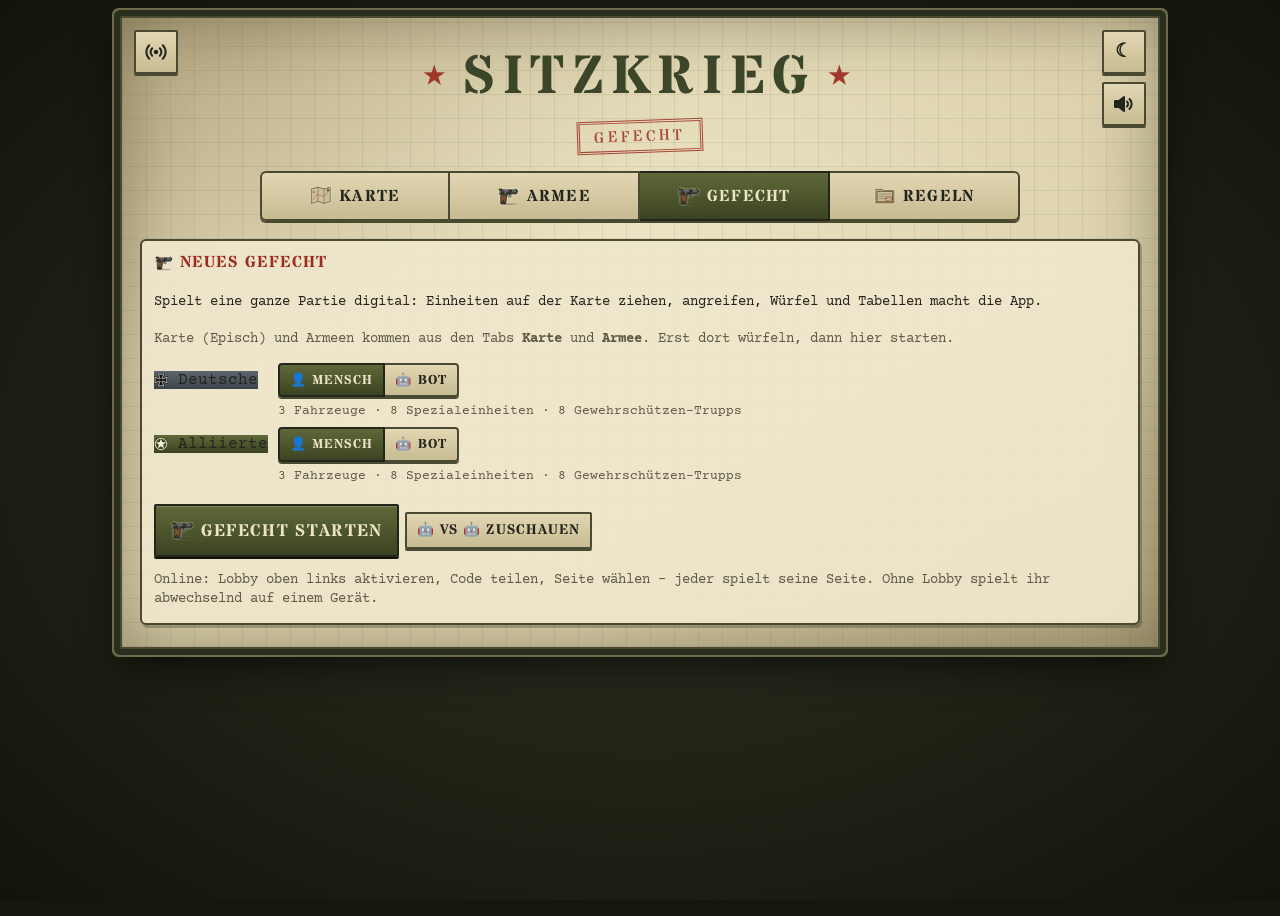
==== commit df2e2f11: "Querformat für Handy, Tablet und Fernseher optimiert (Hochformat unverändert), Tab heißt jetzt "Rege" ====
--- a/digital.html
+++ b/digital.html
@@ -11,6 +11,9 @@
 <meta name="apple-mobile-web-app-capable" content="yes">
 <meta name="apple-mobile-web-app-status-bar-style" content="black-translucent">
 <meta name="apple-mobile-web-app-title" content="Sitzkrieg">
+<link rel="manifest" href="manifest.webmanifest">
+<link rel="icon" href="icon.svg" type="image/svg+xml">
+<link rel="apple-touch-icon" href="icon-192.png">
 <title>Sitzkrieg Gefecht</title>
 <script>
 (function(){ var t=null; try{ t=localStorage.getItem('sitzkrieg-theme'); }catch(e){}
@@ -1270,7 +1273,7 @@
     <button role="tab" class="sec" data-tab="gen" id="t-gen">🗺️ Karte</button>
     <button role="tab" class="sec" data-tab="mission" id="t-mission">⚔️ Armee</button>
     <button role="tab" class="sec" data-tab="spiel" id="t-spiel">⚔️ Gefecht</button>
-    <button role="tab" class="sec" data-tab="regeln" id="t-regeln">📜 Regelwerk</button>
+    <button role="tab" class="sec" data-tab="regeln" id="t-regeln">📜 Regeln</button>
   </nav>
   <div class="lb-toast" id="lb-toast" aria-live="polite"></div>
   <section id="tab-gen" class="tabpane">
@@ -1643,7 +1646,7 @@
           <tr><td>Gewehr</td><td>2</td><td>2</td><td>0</td></tr>
           <tr><td>Pistole</td><td>1</td><td>3</td><td>0</td></tr>
           <tr><td>Granate</td><td>1</td><td>1 Kl. Scheibe</td><td>2</td></tr>
-          <tr><td>Rauchgranate</td><td>1</td><td>0 + Rauch<br>Gr. Scheibe</td><td>0</td></tr>
+          <tr><td>Rauchgranate</td><td>1</td><td>Rauchmarker</td><td>0</td></tr>
           <tr><td>Nahkampfwaffe</td><td>Nahkampf</td><td>3</td><td>2</td></tr>
           <tr><td>Schrotflinte</td><td>Nahkampf</td><td>2 Kl. Scheiben</td><td>0</td></tr>
           <tr><td>Flammenwerfer</td><td>Nahkampf</td><td>Feuermarker<br>+ Feuer</td><td>2</td></tr>
@@ -1785,7 +1788,7 @@
 </div>
 <button id="fab"><span class="lbl-map">🎲 Neue Karte</span><span class="lbl-army">🎲 Zufällige Armeen</span></button>
 
-<script src="js/regeln.js?v=9757f55c27"></script>
+<script src="js/regeln.js?v=58cc132e1a"></script>
 <script>
 const PIECES = [
   {key:'wald',    name:'Wald',          biome:'g', size:1, count:3, icon:'🌲'},
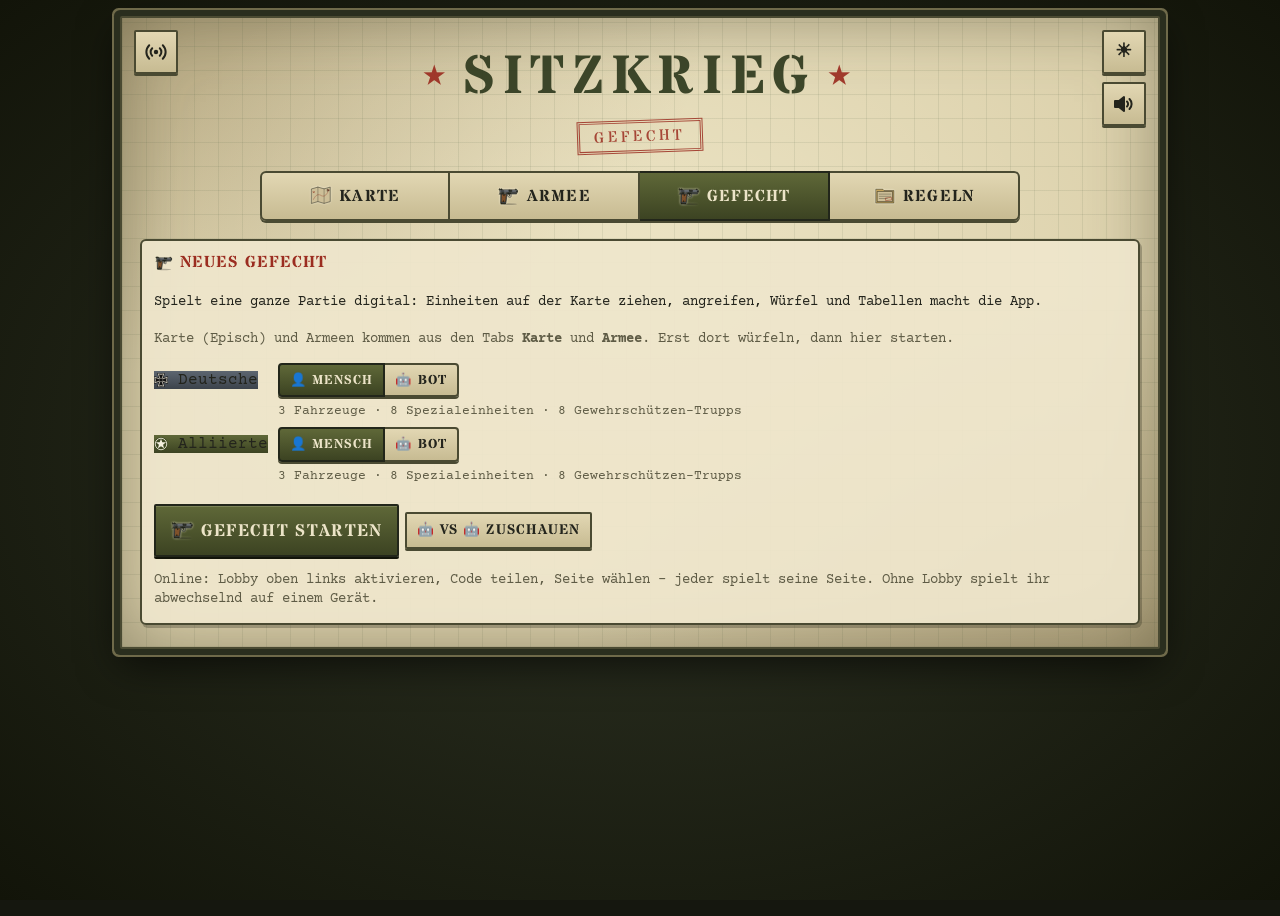
==== commit 0dfc4abb: "3D-Karte deutlich schneller, sichtbare schräge Schatten, Sonne/Mond zeigen aktuellen Modus Co-Author" ====
--- a/digital.html
+++ b/digital.html
@@ -1266,7 +1266,7 @@
       <button class="sec" id="lb-join">Beitreten</button>
     </div>
   </div>
-  <button id="theme" class="sec" type="button" aria-label="Tag/Nacht umschalten" title="Tag/Nacht umschalten">☾</button>
+  <button id="theme" class="sec" type="button" aria-label="Tag/Nacht umschalten" title="Tag/Nacht umschalten">☀</button>
   <h1>Sitzkrieg</h1>
   <p class="sub" id="sub">Karte</p>
   <nav class="tabs" role="tablist">
@@ -2163,7 +2163,7 @@
 // ---------- Tag/Nacht ----------
 function setTheme(t){
   document.documentElement.setAttribute('data-theme',t);
-  $('theme').textContent = t==='dark' ? '☀' : '☾';
+  $('theme').textContent = t==='dark' ? '☾' : '☀';   // zeigt den aktuellen Modus: Mond im Dark Mode, Sonne im hellen
   $('theme').title = t==='dark' ? 'Tag-Modus' : 'Nacht-Modus';
   const m=document.querySelector('meta[name=theme-color]'); if(m) m.content = t==='dark' ? '#060704' : '#1b1e14';
 }
